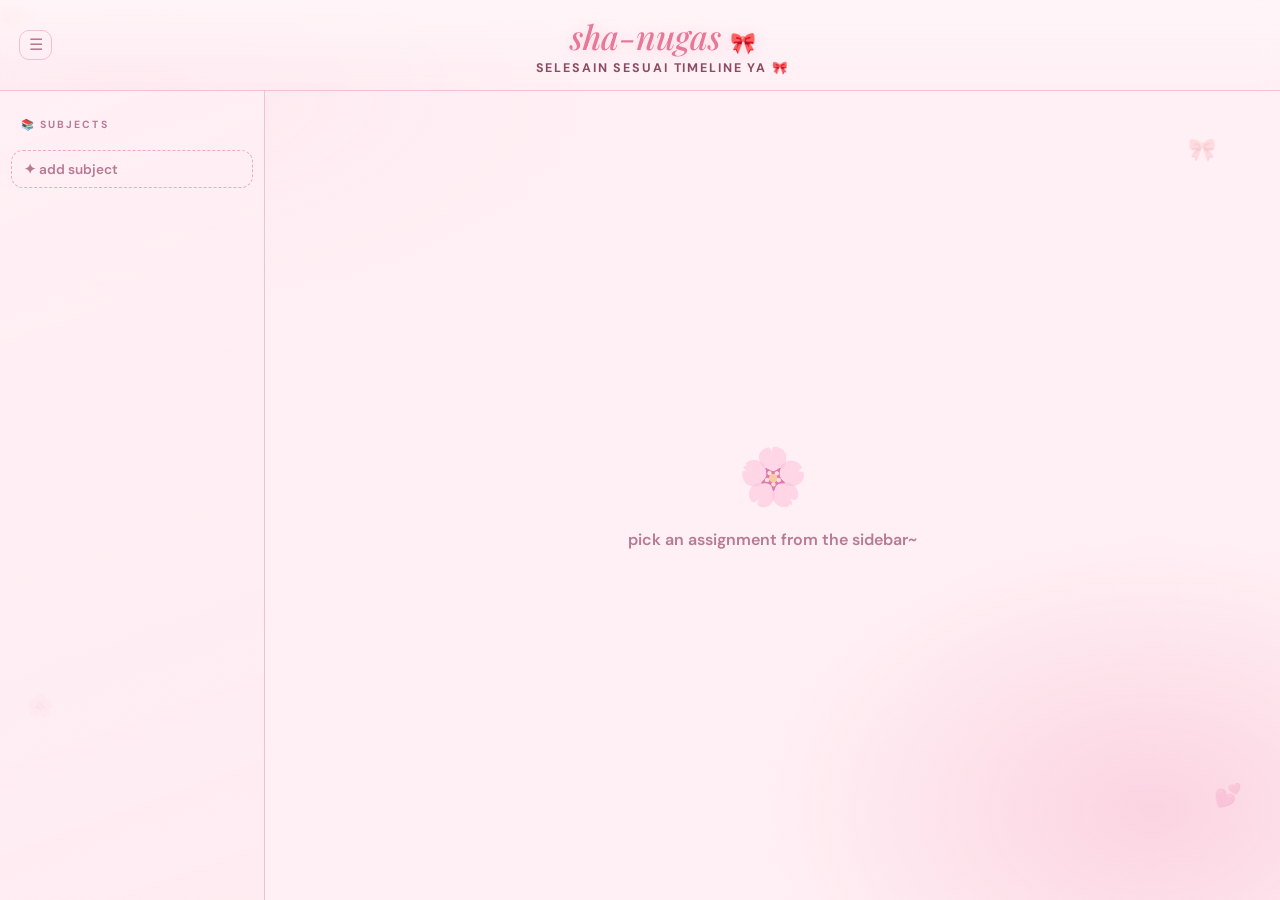
==== index.html @ 50161855 "Update index.html" ====
<!DOCTYPE html>
<html lang="en">
<head>
<meta charset="UTF-8">
<meta name="viewport" content="width=device-width, initial-scale=1.0">
<title>sha-nugas 🎀</title>
<link href="https://fonts.googleapis.com/css2?family=Playfair+Display:ital,wght@0,400;0,700;1,400&family=DM+Sans:wght@400;500;600;700&display=swap" rel="stylesheet">
<style>
  :root {
    --pink-deep:#e8789a; --pink-mid:#f4a7c0; --pink-pale:#fff0f5;
    --pink-dust:#f9d7e3; --cream:#fffaf9;
    --text-dark:#5a2d3e; --text-mid:#8b4c63; --text-light:#b87a93;
    --border:#f0c0d5; --shadow:rgba(232,120,154,0.18);
  }
  *{margin:0;padding:0;box-sizing:border-box;}
  body{font-family:'DM Sans',sans-serif;font-weight:500;background:var(--pink-pale);min-height:100vh;display:flex;flex-direction:column;overflow-x:hidden;}
  body::before{content:'';position:fixed;inset:0;background:radial-gradient(ellipse 60% 40% at 10% 10%,#fce4ec88 0%,transparent 60%),radial-gradient(ellipse 50% 50% at 90% 90%,#f8bbd088 0%,transparent 60%);pointer-events:none;z-index:0;}

  .ribbon{position:fixed;font-size:1.4rem;opacity:0.15;pointer-events:none;animation:float 6s ease-in-out infinite;}
  .ribbon:nth-child(1){top:5%;left:3%;animation-delay:0s}
  .ribbon:nth-child(2){top:15%;right:5%;animation-delay:1.5s}
  .ribbon:nth-child(3){bottom:20%;left:2%;animation-delay:3s}
  .ribbon:nth-child(4){bottom:10%;right:3%;animation-delay:4.5s}
  @keyframes float{0%,100%{transform:translateY(0) rotate(-5deg)}50%{transform:translateY(-12px) rotate(5deg)}}

  /* ── Header ── */
  header{position:relative;z-index:10;display:flex;align-items:center;padding:0.85rem 1.2rem;border-bottom:1.5px solid var(--border);background:linear-gradient(180deg,#fff5f8ee 0%,transparent 100%);backdrop-filter:blur(8px);gap:0.8rem;}
  .header-center{flex:1;text-align:center;}
  .logo{font-family:'Playfair Display',serif;font-style:italic;font-size:2.1rem;color:var(--pink-deep);text-shadow:0 2px 16px #f4a7c066;}
  .logo span{color:var(--text-mid);font-style:normal;font-size:1.3rem;vertical-align:middle;}
  .tagline{font-size:0.78rem;color:var(--text-mid);letter-spacing:0.15em;text-transform:uppercase;margin-top:0.15rem;font-weight:700;}

  /* sidebar toggle btn */
  .sidebar-toggle{background:none;border:1.5px solid var(--border);border-radius:10px;cursor:pointer;padding:0.38rem 0.52rem;font-size:1rem;color:var(--text-light);transition:all 0.2s;flex-shrink:0;line-height:1;display:flex;align-items:center;justify-content:center;}
  .sidebar-toggle:hover{background:#fce4ec55;border-color:var(--pink-mid);color:var(--pink-deep);}

  /* ── Layout ── */
  .app{position:relative;z-index:1;display:flex;flex:1;height:calc(100vh - 68px);}

  /* ── Sidebar ── */
  .sidebar{width:265px;min-width:265px;background:linear-gradient(160deg,#fff0f5 0%,#fce4ec55 100%);border-right:1.5px solid var(--border);display:flex;flex-direction:column;padding:1rem 0.7rem;gap:0.2rem;overflow-y:auto;transition:width 0.25s ease,min-width 0.25s ease,padding 0.25s ease,opacity 0.2s ease;}
  .sidebar.collapsed{width:0;min-width:0;padding:0;opacity:0;overflow:hidden;border-right:none;}
  .sidebar-section-label{font-size:0.65rem;letter-spacing:0.2em;text-transform:uppercase;color:var(--text-light);font-weight:700;padding:0.5rem 0.6rem 0.3rem;margin-top:0.2rem;white-space:nowrap;}
  .matkul-row{width:100%;}
  .matkul-header{display:flex;align-items:center;gap:0.4rem;padding:0.55rem 0.6rem;border-radius:10px;border:1.5px solid transparent;background:transparent;cursor:pointer;width:100%;text-align:left;transition:all 0.18s ease;}
  .matkul-header:hover{background:#fce4ec55;border-color:var(--border);}
  .matkul-header.open{background:#fce4ec88;border-color:var(--border);}
  .matkul-chevron{font-size:0.6rem;color:var(--text-light);transition:transform 0.2s;flex-shrink:0;}
  .matkul-header.open .matkul-chevron{transform:rotate(90deg);}
  .matkul-icon{font-size:1rem;flex-shrink:0;}
  .matkul-name{flex:1;font-size:0.9rem;font-weight:700;color:var(--text-dark);overflow:hidden;text-overflow:ellipsis;white-space:nowrap;min-width:0;}
  .matkul-count{font-size:0.62rem;font-weight:700;background:var(--pink-dust);color:var(--pink-deep);padding:0.08rem 0.38rem;border-radius:99px;flex-shrink:0;}
  .matkul-actions{display:none;gap:2px;}
  .matkul-header:hover .matkul-actions{display:flex;}
  .matkul-action-btn{background:none;border:none;cursor:pointer;padding:2px 5px;border-radius:6px;font-size:0.72rem;color:var(--text-light);transition:0.15s;}
  .matkul-action-btn:hover{background:#fce4ec;color:var(--pink-deep);}

  .subfolder-list{padding-left:1.4rem;display:flex;flex-direction:column;gap:0.15rem;margin-top:0.15rem;margin-bottom:0.2rem;animation:fadeIn 0.2s ease;}
  .subfolder-btn{display:flex;align-items:center;gap:0.4rem;padding:0.45rem 0.65rem;border-radius:9px;border:1.5px solid transparent;background:transparent;cursor:pointer;font-family:'DM Sans',sans-serif;font-size:0.82rem;font-weight:600;color:var(--text-mid);text-align:left;transition:all 0.15s ease;width:100%;}
  .subfolder-btn:hover{background:#fff0f5;border-color:var(--border);color:var(--pink-deep);}
  .subfolder-btn.active{background:linear-gradient(135deg,#fff0f5,#fce4ec);border-color:var(--pink-mid);color:var(--pink-deep);font-weight:700;box-shadow:0 2px 8px var(--shadow);}
  .subfolder-icon{font-size:0.85rem;flex-shrink:0;}
  .subfolder-name{flex:1;overflow:hidden;text-overflow:ellipsis;white-space:nowrap;min-width:0;}
  .subfolder-del{background:none;border:none;cursor:pointer;color:var(--text-light);font-size:0.7rem;padding:2px 5px;border-radius:5px;display:none;transition:0.15s;flex-shrink:0;}
  .subfolder-btn:hover .subfolder-del{display:block;}
  .subfolder-del:hover{background:#fce4ec;color:var(--pink-deep);}

  /* ── Status badge in sidebar ── */
  .status-badge{display:flex;align-items:center;gap:4px;flex-shrink:0;}
  .status-dot{width:7px;height:7px;border-radius:50%;flex-shrink:0;}
  .status-dot.untouched{background:#e05555;}
  .status-dot.on-progress{background:#f4c23a;}
  .status-dot.done{background:#5a9fe0;}
  .status-dot.submitted{background:#5ec47e;}
  .status-label{font-size:0.6rem;font-weight:700;letter-spacing:0.03em;white-space:nowrap;}
  .status-label.untouched{color:#c03030;}
  .status-label.on-progress{color:#b8870a;}
  .status-label.done{color:#2a6fb5;}
  .status-label.submitted{color:#228a4a;}

  .add-subfolder-btn{display:flex;align-items:center;gap:0.4rem;padding:0.35rem 0.65rem;border-radius:9px;border:1.5px dashed var(--pink-mid);background:transparent;cursor:pointer;font-family:'DM Sans',sans-serif;font-size:0.78rem;font-weight:600;color:var(--text-light);transition:all 0.15s;width:100%;}
  .add-subfolder-btn:hover{background:#fff0f5;color:var(--pink-deep);border-color:var(--pink-deep);}
  .add-matkul-btn{display:flex;align-items:center;gap:0.5rem;padding:0.6rem 0.75rem;border-radius:12px;border:1.5px dashed var(--pink-mid);background:transparent;cursor:pointer;font-family:'DM Sans',sans-serif;font-size:0.85rem;font-weight:600;color:var(--text-light);transition:all 0.2s;margin-top:0.5rem;width:100%;}
  .add-matkul-btn:hover{background:#fff0f5;color:var(--pink-deep);border-color:var(--pink-deep);}

  /* ── Content ── */
  .content{flex:1;display:flex;flex-direction:column;overflow:hidden;}
  .empty-state{flex:1;display:flex;flex-direction:column;align-items:center;justify-content:center;gap:1rem;color:var(--text-light);animation:fadeIn 0.4s ease;}
  .empty-icon{font-size:3.5rem;opacity:0.5;}
  .empty-text{font-size:1rem;font-weight:600;}
  .memo-page{flex:1;display:flex;flex-direction:column;padding:1.8rem 2.5rem;overflow-y:auto;animation:fadeIn 0.3s ease;}

  @keyframes fadeIn{from{opacity:0;transform:translateY(8px)}to{opacity:1;transform:translateY(0)}}
  @keyframes slideIn{from{opacity:0;transform:translateX(-8px)}to{opacity:1;transform:translateX(0)}}
  @keyframes popIn{0%{opacity:0;transform:scale(0.88) translateY(12px)}100%{opacity:1;transform:scale(1) translateY(0)}}

  .memo-breadcrumb{display:flex;align-items:center;gap:0.4rem;font-size:0.75rem;font-weight:700;color:var(--text-light);margin-bottom:0.7rem;letter-spacing:0.05em;}
  .memo-breadcrumb .bc-subject{color:var(--text-mid);}
  .memo-breadcrumb .bc-sep{color:var(--pink-mid);font-size:0.9rem;}
  .memo-breadcrumb .bc-task{color:var(--pink-deep);}

  /* ── Memo Header ── */
  .memo-header{display:flex;align-items:flex-start;gap:1rem;margin-bottom:1.4rem;padding-bottom:1rem;border-bottom:1.5px solid var(--border);}
  .memo-folder-icon{font-size:1.7rem;padding-top:4px;flex-shrink:0;}
  .memo-header-fields{display:flex;flex-direction:column;flex:1;gap:0.5rem;min-width:0;}
  .memo-title-input{font-family:'Playfair Display',serif;font-size:1.65rem;font-style:italic;color:var(--text-dark);background:transparent;border:none;outline:none;border-bottom:2px solid transparent;transition:border-color 0.2s;width:100%;}
  .memo-title-input:focus{border-bottom-color:var(--pink-mid);}

  /* ── Status strip ── */
  .status-strip{display:flex;align-items:center;gap:0.5rem;flex-wrap:wrap;}
  .status-strip-label{font-size:0.68rem;letter-spacing:0.14em;text-transform:uppercase;font-weight:800;color:var(--text-light);white-space:nowrap;}

  .status-btn{
    display:flex;align-items:center;gap:0.35rem;
    padding:0.3rem 0.85rem;border-radius:99px;
    border:1.5px solid var(--border);background:white;
    cursor:pointer;font-family:'DM Sans',sans-serif;font-size:0.75rem;font-weight:700;
    color:var(--text-light);transition:all 0.18s ease;
  }
  .status-btn:hover{border-color:var(--pink-mid);color:var(--text-mid);}
  .status-btn .s-dot{width:7px;height:7px;border-radius:50%;flex-shrink:0;}

  /* active states per status */
  .status-btn.active-untouched{background:#fdeaea;border-color:#e05555;color:#c03030;}
  .status-btn.active-on-progress{background:#fff8ee;border-color:#f4c23a;color:#b8870a;}
  .status-btn.active-done{background:#eaf2fd;border-color:#5a9fe0;color:#2a6fb5;}
  .status-btn.active-submitted{background:#edfaf3;border-color:#5ec47e;color:#228a4a;}

  /* ── Submit section ── */
  .submit-section{background:#ffffffcc;border:1.5px solid var(--border);border-radius:16px;padding:0.85rem 1.1rem;margin-bottom:1.3rem;backdrop-filter:blur(4px);}
  .submit-header{display:flex;align-items:center;justify-content:space-between;margin-bottom:0.7rem;}
  .submit-header-left{display:flex;align-items:center;gap:0.6rem;}
  .submit-section-label{font-size:0.68rem;letter-spacing:0.18em;text-transform:uppercase;color:var(--text-light);font-weight:700;}

  /* Big submit toggle button */
  .submit-toggle{
    display:flex;align-items:center;gap:0.45rem;
    padding:0.35rem 1rem;border-radius:99px;
    border:1.5px solid var(--border);background:white;
    cursor:pointer;font-family:'DM Sans',sans-serif;font-size:0.78rem;font-weight:700;
    color:var(--text-light);transition:all 0.2s ease;
  }
  .submit-toggle:hover{border-color:#7ab4e8;color:#2965ad;background:#edf4fd;}
  .submit-toggle.submitted-on{background:linear-gradient(135deg,#d6ecfc,#edf4fd);border-color:#7ab4e8;color:#2965ad;box-shadow:0 2px 10px rgba(122,180,232,0.25);}
  .submit-toggle .s-check{font-size:0.9rem;}

  .submit-link-row{display:flex;align-items:center;gap:0.5rem;}
  .submit-link-label{font-size:0.68rem;letter-spacing:0.14em;text-transform:uppercase;font-weight:700;color:var(--text-light);white-space:nowrap;min-width:80px;}
  .submit-link-wrap{display:flex;align-items:center;gap:0.4rem;flex:1;min-width:0;}
  .submit-link-input{flex:1;padding:0.32rem 0.75rem;border:1.5px solid var(--border);border-radius:99px;font-family:'DM Sans',sans-serif;font-size:0.8rem;font-weight:500;color:var(--text-dark);background:white;outline:none;min-width:0;transition:border-color 0.2s;}
  .submit-link-input:focus{border-color:#7ab4e8;}
  .submit-link-open{padding:0.32rem 0.8rem;border-radius:99px;border:1.5px solid var(--border);background:white;cursor:pointer;font-size:0.75rem;font-weight:600;color:var(--text-mid);transition:0.15s;white-space:nowrap;flex-shrink:0;}
  .submit-link-open:hover{border-color:#7ab4e8;color:#2965ad;background:#edf4fd;}

  /* Date row */
  .date-row{display:flex;align-items:center;gap:0.6rem;flex-wrap:wrap;}
  .date-field{display:flex;align-items:center;gap:0.5rem;}
  .date-field-label{font-size:0.68rem;letter-spacing:0.14em;text-transform:uppercase;font-weight:800;color:var(--text-light);white-space:nowrap;}
  .date-field-label.deadline-label{color:#d63d3d;font-weight:900;}
  .start-pill{display:flex;align-items:center;gap:0.35rem;background:white;border:1.5px solid var(--border);border-radius:99px;padding:0.22rem 0.3rem 0.22rem 0.7rem;transition:border-color 0.2s;}
  .start-pill:focus-within{border-color:var(--pink-mid);}
  .start-date-input{border:none;outline:none;background:transparent;font-family:'DM Sans',sans-serif;font-size:0.78rem;font-weight:600;color:var(--text-dark);cursor:pointer;width:120px;}
  .today-btn{padding:0.18rem 0.65rem;border-radius:99px;border:1.5px solid var(--pink-mid);background:#fff0f5;cursor:pointer;font-family:'DM Sans',sans-serif;font-size:0.72rem;font-weight:700;color:var(--pink-deep);transition:all 0.15s;white-space:nowrap;}
  .today-btn:hover{background:var(--pink-mid);color:white;}
  .deadline-pill{display:flex;align-items:center;gap:0.35rem;background:white;border:1.5px solid #f5b8b8;border-radius:99px;padding:0.22rem 0.55rem 0.22rem 0.7rem;transition:border-color 0.2s;}
  .deadline-pill:focus-within{border-color:#e74c3c;box-shadow:0 0 0 2px #fdd8d844;}
  .deadline-pill.overdue{background:#fff5f5;border-color:#e74c3c;}
  .deadline-date-input{border:none;outline:none;background:transparent;font-family:'DM Sans',sans-serif;font-size:0.78rem;font-weight:700;color:#c0392b;cursor:pointer;width:120px;}
  .deadline-time-input{border:none;outline:none;background:transparent;font-family:'DM Sans',sans-serif;font-size:0.78rem;font-weight:700;color:#c0392b;cursor:pointer;width:72px;}
  .deadline-clear{background:none;border:none;cursor:pointer;color:#e8a0a0;font-size:0.7rem;padding:0 2px;transition:0.15s;line-height:1;}
  .deadline-clear:hover{color:#e74c3c;}

  /* Materials — two-column */
  .soal-section{background:#ffffffcc;border:1.5px solid var(--border);border-radius:16px;padding:0.85rem 1.1rem;margin-bottom:1.3rem;backdrop-filter:blur(4px);}
  .soal-cols{display:grid;grid-template-columns:1fr 1fr;gap:0.8rem;}
  .soal-col{display:flex;flex-direction:column;gap:0.4rem;}
  .soal-col-header{display:flex;align-items:center;justify-content:space-between;margin-bottom:0.35rem;}
  .soal-label{font-size:0.68rem;letter-spacing:0.18em;text-transform:uppercase;color:var(--text-light);font-weight:700;}
  .soal-col-btns{display:flex;gap:0.3rem;}
  .soal-add-btn{display:flex;align-items:center;gap:0.4rem;padding:0.22rem 0.6rem;border-radius:99px;border:1.5px solid var(--pink-mid);background:white;cursor:pointer;font-family:'DM Sans',sans-serif;font-size:0.72rem;font-weight:600;color:var(--pink-deep);transition:all 0.2s;}
  .soal-add-btn:hover{background:#fff0f5;border-color:var(--pink-deep);}
  .soal-col-divider{width:1px;background:var(--border);margin:0 0.2rem;}
  .soal-files{display:flex;flex-wrap:wrap;gap:0.4rem;min-height:28px;}
  .soal-file-chip{display:flex;align-items:center;gap:0.4rem;padding:0.28rem 0.65rem;border-radius:99px;background:linear-gradient(135deg,#fff0f5,#fce4ec);border:1.5px solid var(--border);font-size:0.78rem;font-weight:600;color:var(--text-mid);cursor:pointer;transition:all 0.2s;max-width:210px;}
  .soal-file-chip:hover{border-color:var(--pink-mid);box-shadow:0 2px 8px var(--shadow);}
  .soal-file-name{overflow:hidden;text-overflow:ellipsis;white-space:nowrap;max-width:150px;}
  .soal-file-del{background:none;border:none;cursor:pointer;color:var(--text-light);font-size:0.68rem;padding:0 2px;transition:0.15s;flex-shrink:0;}
  .soal-file-del:hover{color:var(--pink-deep);}
  .soal-link-chip{display:flex;align-items:center;gap:0.35rem;padding:0.22rem 0.55rem;border-radius:99px;background:linear-gradient(135deg,#f0f8ff,#e8f4fd);border:1.5px solid #c5ddf8;font-size:0.75rem;font-weight:600;color:#3d6dbd;cursor:default;transition:all 0.2s;max-width:210px;}
  .soal-link-chip:hover{border-color:#7ab4e8;box-shadow:0 2px 8px rgba(122,180,232,0.25);}
  .soal-link-name{overflow:hidden;text-overflow:ellipsis;white-space:nowrap;max-width:130px;cursor:pointer;text-decoration:underline;text-underline-offset:2px;}
  .soal-link-del{background:none;border:none;cursor:pointer;color:#8aaee0;font-size:0.68rem;padding:0 2px;transition:0.15s;flex-shrink:0;}
  .soal-link-del:hover{color:#2965ad;}
  /* inline link add row */
  .soal-link-add-row{display:flex;align-items:center;gap:0.3rem;margin-top:0.2rem;}
  .soal-link-add-input{flex:1;padding:0.22rem 0.55rem;border:1.5px solid var(--border);border-radius:99px;font-family:'DM Sans',sans-serif;font-size:0.75rem;font-weight:500;color:var(--text-dark);background:white;outline:none;min-width:0;transition:border-color 0.2s;}
  .soal-link-add-input:focus{border-color:#7ab4e8;}
  .soal-link-add-ok{padding:0.22rem 0.6rem;border-radius:99px;border:1.5px solid #c5ddf8;background:#edf4fd;cursor:pointer;font-size:0.72rem;font-weight:700;color:#2965ad;transition:0.15s;white-space:nowrap;}
  .soal-link-add-ok:hover{background:#daeafa;}
  .soal-empty{font-size:0.78rem;color:var(--text-light);font-weight:500;font-style:italic;}

  /* Tasks */
  .tasks-label{font-size:0.68rem;letter-spacing:0.18em;text-transform:uppercase;color:var(--text-light);font-weight:700;margin-bottom:0.9rem;}
  .task-list{display:flex;flex-direction:column;gap:0.7rem;margin-bottom:0.9rem;}
  .task-card{background:#ffffffcc;border:1.5px solid var(--border);border-radius:14px;overflow:hidden;transition:all 0.2s ease;animation:slideIn 0.22s ease;backdrop-filter:blur(4px);}
  .task-card:hover{box-shadow:0 2px 14px var(--shadow);border-color:var(--pink-mid);}
  .task-main{display:flex;align-items:center;gap:0.75rem;padding:0.7rem 0.9rem;}
  .task-check{width:21px;height:21px;border-radius:50%;border:2px solid var(--pink-mid);background:transparent;cursor:pointer;flex-shrink:0;display:flex;align-items:center;justify-content:center;transition:all 0.2s;font-size:0.75rem;user-select:none;}
  .task-check.done{background:var(--pink-mid);border-color:var(--pink-mid);color:white;}
  .task-number{font-family:'Playfair Display',serif;font-size:0.95rem;color:var(--pink-deep);font-weight:700;min-width:1.4rem;flex-shrink:0;}
  .task-input{flex:1;border:none;background:transparent;font-family:'DM Sans',sans-serif;font-size:0.88rem;font-weight:600;color:var(--text-dark);outline:none;min-width:0;}
  .task-input.done{text-decoration:line-through;color:var(--text-light);}
  .task-expand-btn{background:none;border:none;cursor:pointer;color:var(--text-light);font-size:0.75rem;padding:3px 7px;border-radius:6px;transition:0.15s;flex-shrink:0;font-weight:600;}
  .task-expand-btn:hover{background:#fce4ec;color:var(--pink-deep);}
  .task-delete{background:none;border:none;cursor:pointer;color:var(--text-light);font-size:0.75rem;padding:3px 7px;border-radius:6px;opacity:0;transition:0.15s;flex-shrink:0;}
  .task-card:hover .task-delete{opacity:1;}
  .task-delete:hover{background:#fce4ec;color:var(--pink-deep);}

  .task-attachments{border-top:1.5px dashed var(--border);padding:0.65rem 0.9rem 0.75rem;display:none;flex-direction:column;gap:0.55rem;background:linear-gradient(135deg,#fff8fb,#fff0f5);animation:fadeIn 0.2s ease;}
  .task-attachments.open{display:flex;}
  .attach-row{display:flex;align-items:center;gap:0.5rem;flex-wrap:wrap;}
  .attach-sublabel{font-size:0.65rem;letter-spacing:0.14em;text-transform:uppercase;font-weight:700;color:var(--text-light);min-width:55px;}
  .link-input-wrap{display:flex;align-items:center;gap:0.4rem;flex:1;min-width:0;}
  .link-input{flex:1;padding:0.28rem 0.6rem;border:1.5px solid var(--border);border-radius:99px;font-family:'DM Sans',sans-serif;font-size:0.78rem;font-weight:500;color:var(--text-dark);background:white;outline:none;min-width:0;transition:border-color 0.2s;}
  .link-input:focus{border-color:var(--pink-mid);}
  .link-open-btn{padding:0.28rem 0.65rem;border-radius:99px;border:1.5px solid var(--border);background:white;cursor:pointer;font-size:0.75rem;font-weight:600;color:var(--text-mid);transition:0.15s;white-space:nowrap;flex-shrink:0;}
  .link-open-btn:hover{border-color:var(--pink-mid);color:var(--pink-deep);background:#fff0f5;}
  .photo-chips{display:flex;flex-wrap:wrap;gap:0.4rem;align-items:center;}
  .photo-chip{position:relative;width:50px;height:50px;border-radius:9px;overflow:hidden;border:2px solid var(--border);cursor:pointer;transition:all 0.2s;flex-shrink:0;}
  .photo-chip:hover{border-color:var(--pink-mid);box-shadow:0 2px 8px var(--shadow);}
  .photo-chip img{width:100%;height:100%;object-fit:cover;display:block;}
  .photo-chip-del{position:absolute;top:2px;right:2px;background:rgba(90,45,62,0.75);color:white;border:none;border-radius:50%;width:15px;height:15px;font-size:0.5rem;cursor:pointer;display:none;align-items:center;justify-content:center;line-height:1;}
  .photo-chip:hover .photo-chip-del{display:flex;}
  .photo-add-btn{width:50px;height:50px;border-radius:9px;border:1.5px dashed var(--pink-mid);background:white;cursor:pointer;display:flex;align-items:center;justify-content:center;font-size:1.1rem;color:var(--pink-mid);transition:all 0.2s;flex-shrink:0;position:relative;}
  .photo-add-btn:hover{border-color:var(--pink-deep);color:var(--pink-deep);background:#fff0f5;}
  .photo-add-btn input{position:absolute;inset:0;opacity:0;cursor:pointer;width:100%;}

  .add-task-row{display:flex;align-items:center;gap:0.75rem;padding:0.65rem 0.9rem;background:linear-gradient(135deg,#fff5f8,#fce4ec44);border:1.5px dashed var(--pink-mid);border-radius:12px;cursor:pointer;transition:all 0.2s;color:var(--text-light);font-size:0.85rem;font-weight:600;}
  .add-task-row:hover{border-color:var(--pink-deep);color:var(--pink-deep);background:#fff0f5;}

  .progress-section{margin-top:1.3rem;padding-top:0.9rem;border-top:1px solid var(--border);}
  .progress-row{display:flex;align-items:center;gap:1rem;margin-bottom:0.4rem;}
  .progress-text{font-size:0.78rem;color:var(--text-light);font-weight:600;}
  .progress-pct{font-size:0.78rem;color:var(--pink-deep);font-weight:700;margin-left:auto;}
  .progress-bar{height:6px;background:var(--pink-dust);border-radius:99px;overflow:hidden;}
  .progress-fill{height:100%;background:linear-gradient(90deg,var(--pink-mid),var(--pink-deep));border-radius:99px;transition:width 0.4s ease;}

  /* Lightbox */
  .lightbox{position:fixed;inset:0;background:rgba(90,45,62,0.75);z-index:200;display:flex;align-items:center;justify-content:center;animation:fadeIn 0.2s ease;cursor:zoom-out;}
  .lightbox img{max-width:90vw;max-height:88vh;border-radius:16px;box-shadow:0 8px 48px rgba(0,0,0,0.4);}

  /* Modals */
  .modal-overlay{position:fixed;inset:0;background:rgba(90,45,62,0.2);backdrop-filter:blur(5px);z-index:100;display:flex;align-items:center;justify-content:center;animation:fadeIn 0.2s ease;}
  .modal{background:linear-gradient(135deg,#fff5f8,var(--cream));border:1.5px solid var(--border);border-radius:20px;padding:1.8rem;width:340px;box-shadow:0 16px 48px rgba(232,120,154,0.22);animation:popIn 0.25s ease;}
  .modal h3{font-family:'Playfair Display',serif;font-style:italic;color:var(--text-dark);font-size:1.25rem;margin-bottom:0.9rem;}
  .modal-sub{font-size:0.78rem;color:var(--text-light);font-weight:600;margin-bottom:1rem;}
  .modal input[type="text"]{width:100%;padding:0.65rem 1rem;border:1.5px solid var(--border);border-radius:12px;font-family:'DM Sans',sans-serif;font-size:0.88rem;font-weight:500;color:var(--text-dark);background:white;outline:none;margin-bottom:1rem;transition:border-color 0.2s;}
  .modal input[type="text"]:focus{border-color:var(--pink-deep);}
  .emoji-row{display:flex;gap:0.45rem;flex-wrap:wrap;margin-bottom:1.1rem;}
  .emoji-opt{padding:0.28rem 0.48rem;border-radius:9px;border:1.5px solid var(--border);background:white;cursor:pointer;font-size:1rem;transition:0.15s;}
  .emoji-opt:hover,.emoji-opt.sel{border-color:var(--pink-deep);background:#fff0f5;}
  .modal-btns{display:flex;gap:0.6rem;justify-content:flex-end;margin-top:0.4rem;}
  .btn-cancel{padding:0.5rem 1.1rem;border-radius:10px;border:1.5px solid var(--border);background:white;color:var(--text-light);cursor:pointer;font-family:'DM Sans',sans-serif;font-size:0.83rem;font-weight:600;transition:0.15s;}
  .btn-cancel:hover{background:#fff0f5;color:var(--text-mid);}
  .btn-confirm{padding:0.5rem 1.3rem;border-radius:10px;border:none;background:linear-gradient(135deg,var(--pink-mid),var(--pink-deep));color:white;cursor:pointer;font-family:'DM Sans',sans-serif;font-size:0.83rem;font-weight:700;transition:0.15s;box-shadow:0 2px 10px var(--shadow);}
  .btn-confirm:hover{transform:translateY(-1px);box-shadow:0 4px 16px var(--shadow);}
  .confirm-modal{width:305px;text-align:center;}
  .confirm-icon{font-size:2.6rem;margin-bottom:0.5rem;}
  .confirm-modal h3{margin-bottom:0.35rem;}
  .confirm-modal p{font-size:0.83rem;color:var(--text-light);font-weight:500;margin-bottom:1.3rem;line-height:1.6;}
  .confirm-modal p strong{color:var(--text-mid);}
  .confirm-modal .modal-btns{justify-content:center;gap:0.8rem;}
  .btn-delete-yes{padding:0.5rem 1.3rem;border-radius:10px;border:none;background:linear-gradient(135deg,#f4a7c0,#e8789a);color:white;cursor:pointer;font-family:'DM Sans',sans-serif;font-size:0.83rem;font-weight:700;transition:0.15s;box-shadow:0 2px 10px var(--shadow);}
  .btn-delete-yes:hover{transform:translateY(-1px);filter:brightness(1.06);}

  /* ── Notes Section ── */
  .notes-section{background:#ffffffcc;border:1.5px solid var(--border);border-radius:16px;padding:0.85rem 1.1rem;margin-bottom:1.3rem;backdrop-filter:blur(4px);}
  .notes-header{display:flex;align-items:center;justify-content:space-between;margin-bottom:0.6rem;}
  .notes-label{font-size:0.68rem;letter-spacing:0.18em;text-transform:uppercase;color:var(--text-light);font-weight:700;}
  .notes-textarea{width:100%;min-height:90px;padding:0.6rem 0.8rem;border:1.5px solid var(--border);border-radius:12px;font-family:'DM Sans',sans-serif;font-size:0.85rem;font-weight:500;color:var(--text-dark);background:linear-gradient(135deg,#fffaf9,#fff5f8);outline:none;resize:vertical;transition:border-color 0.2s;line-height:1.6;}
  .notes-textarea:focus{border-color:var(--pink-mid);}
  .notes-textarea::placeholder{color:var(--text-light);font-style:italic;}

  /* ── Folder Attachments Section ── */
  .folder-attach-section{background:#ffffffcc;border:1.5px solid var(--border);border-radius:16px;padding:0.85rem 1.1rem;margin-bottom:1.3rem;backdrop-filter:blur(4px);}
  .folder-attach-header{display:flex;align-items:center;justify-content:space-between;margin-bottom:0.55rem;}
  .folder-attach-label{font-size:0.68rem;letter-spacing:0.18em;text-transform:uppercase;color:var(--text-light);font-weight:700;}
  .folder-attach-btns{display:flex;gap:0.4rem;}
  .folder-attach-add-btn{display:flex;align-items:center;gap:0.4rem;padding:0.28rem 0.75rem;border-radius:99px;border:1.5px solid var(--pink-mid);background:white;cursor:pointer;font-family:'DM Sans',sans-serif;font-size:0.75rem;font-weight:600;color:var(--pink-deep);transition:all 0.2s;}
  .folder-attach-add-btn:hover{background:#fff0f5;border-color:var(--pink-deep);}
  .folder-attach-files{display:flex;flex-wrap:wrap;gap:0.45rem;}
  .folder-attach-chip{display:flex;align-items:center;gap:0.4rem;padding:0.28rem 0.65rem;border-radius:99px;background:linear-gradient(135deg,#f0f5ff,#e8f0fe);border:1.5px solid #c5d8f8;font-size:0.78rem;font-weight:600;color:#3d6dbd;cursor:pointer;transition:all 0.2s;max-width:210px;}
  .folder-attach-chip:hover{border-color:#7ab4e8;box-shadow:0 2px 8px rgba(122,180,232,0.3);}
  .folder-attach-chip-name{overflow:hidden;text-overflow:ellipsis;white-space:nowrap;max-width:150px;}
  .folder-attach-chip-del{background:none;border:none;cursor:pointer;color:#8aaee0;font-size:0.68rem;padding:0 2px;transition:0.15s;flex-shrink:0;}
  .folder-attach-chip-del:hover{color:#2965ad;}
  .folder-attach-empty{font-size:0.8rem;color:var(--text-light);font-weight:500;}
  .folder-attach-link-chip{display:flex;align-items:center;gap:0.35rem;padding:0.28rem 0.55rem;border-radius:99px;background:linear-gradient(135deg,#f0f8ff,#e8f4fd);border:1.5px solid #c5ddf8;font-size:0.75rem;font-weight:600;color:#3d6dbd;cursor:default;transition:all 0.2s;max-width:210px;}
  .folder-attach-link-chip:hover{border-color:#7ab4e8;box-shadow:0 2px 8px rgba(122,180,232,0.25);}
  .folder-attach-link-name{overflow:hidden;text-overflow:ellipsis;white-space:nowrap;max-width:130px;cursor:pointer;text-decoration:underline;text-underline-offset:2px;}
  .folder-attach-link-del{background:none;border:none;cursor:pointer;color:#8aaee0;font-size:0.68rem;padding:0 2px;transition:0.15s;flex-shrink:0;}
  .folder-attach-link-del:hover{color:#2965ad;}
  .folder-attach-link-add-row{display:flex;align-items:center;gap:0.3rem;margin-top:0.35rem;}
  .folder-attach-link-add-input{flex:1;padding:0.22rem 0.55rem;border:1.5px solid var(--border);border-radius:99px;font-family:'DM Sans',sans-serif;font-size:0.75rem;font-weight:500;color:var(--text-dark);background:white;outline:none;min-width:0;transition:border-color 0.2s;}
  .folder-attach-link-add-input:focus{border-color:#7ab4e8;}
  .folder-attach-link-add-ok{padding:0.22rem 0.6rem;border-radius:99px;border:1.5px solid #c5ddf8;background:#edf4fd;cursor:pointer;font-size:0.72rem;font-weight:700;color:#2965ad;transition:0.15s;}
  .folder-attach-link-add-ok:hover{background:#daeafa;}
  /* subject gdrive button */
  .matkul-gdrive-btn{background:none;border:none;cursor:pointer;font-size:0.9rem;padding:1px 4px;border-radius:6px;transition:0.15s;flex-shrink:0;opacity:0.45;line-height:1;}
  .matkul-gdrive-btn:hover{background:#fce4ec;opacity:1;}
  .matkul-gdrive-btn.has-link{opacity:1;}

  /* ── Loading Screen ── */
  #loading-screen{position:fixed;inset:0;z-index:999;background:linear-gradient(135deg,#fff0f5,#fce4ec,#fff5f8);display:flex;flex-direction:column;align-items:center;justify-content:center;gap:1.2rem;transition:opacity 0.5s ease;}
  #loading-screen.fade-out{opacity:0;pointer-events:none;}
  .loading-title{font-family:'Playfair Display',serif;font-style:italic;font-size:2rem;color:var(--pink-deep);text-shadow:0 2px 16px #f4a7c066;}
  .loading-ribbons{position:relative;width:160px;height:120px;}
  .lr{position:absolute;font-size:2rem;animation:none;}
  .lr1{top:0;left:50%;transform:translateX(-50%);animation:lr-bounce1 1.1s ease-in-out infinite;}
  .lr2{top:20px;left:10px;animation:lr-swing2 1.3s ease-in-out infinite;}
  .lr3{top:20px;right:10px;animation:lr-swing3 1.3s ease-in-out infinite 0.15s;}
  .lr4{bottom:0;left:20px;animation:lr-bounce2 1s ease-in-out infinite 0.3s;}
  .lr5{bottom:0;right:20px;animation:lr-bounce2 1s ease-in-out infinite 0.5s;}
  @keyframes lr-bounce1{0%,100%{transform:translateX(-50%) translateY(0) rotate(-8deg) scale(1)}50%{transform:translateX(-50%) translateY(-18px) rotate(8deg) scale(1.15)}}
  @keyframes lr-swing2{0%,100%{transform:rotate(-20deg) scale(1)}50%{transform:rotate(15deg) scale(1.1) translateY(-10px)}}
  @keyframes lr-swing3{0%,100%{transform:rotate(20deg) scale(1)}50%{transform:rotate(-15deg) scale(1.1) translateY(-10px)}}
  @keyframes lr-bounce2{0%,100%{transform:translateY(0) rotate(-5deg)}50%{transform:translateY(-14px) rotate(6deg)}}
  .loading-dots{display:flex;gap:6px;align-items:center;}
  .loading-dot{width:7px;height:7px;border-radius:50%;background:var(--pink-mid);animation:ldot 1s ease-in-out infinite;}
  .loading-dot:nth-child(2){animation-delay:0.18s;}
  .loading-dot:nth-child(3){animation-delay:0.36s;}
  @keyframes ldot{0%,80%,100%{transform:scale(0.7);opacity:0.5}40%{transform:scale(1.2);opacity:1}}
  .loading-sub{font-size:0.75rem;color:var(--text-light);font-weight:700;letter-spacing:0.15em;text-transform:uppercase;}

  ::-webkit-scrollbar{width:5px}
  ::-webkit-scrollbar-track{background:transparent}
  ::-webkit-scrollbar-thumb{background:var(--pink-mid);border-radius:99px}
</style>
</head>
<body>

<!-- Loading Screen -->
<div id="loading-screen">
  <div class="loading-ribbons">
    <span class="lr lr1">🎀</span>
    <span class="lr lr2">🌸</span>
    <span class="lr lr3">💕</span>
    <span class="lr lr4">🎀</span>
    <span class="lr lr5">🌷</span>
  </div>
  <div class="loading-title">sha-nugas 🎀</div>
  <div class="loading-dots">
    <div class="loading-dot"></div>
    <div class="loading-dot"></div>
    <div class="loading-dot"></div>
  </div>
  <div class="loading-sub">loading your tasks~</div>
</div>

<div class="ribbon">🎀</div>
<div class="ribbon">🌸</div>
<div class="ribbon">💕</div>
<div class="ribbon">🎀</div>

<header>
  <button class="sidebar-toggle" id="sidebar-toggle-btn" title="toggle sidebar">☰</button>
  <div class="header-center">
    <div class="logo">sha-nugas <span>🎀</span></div>
    <div class="tagline">selesain sesuai timeline ya 🎀</div>
  </div>
</header>

<div class="app">
  <aside class="sidebar" id="sidebar">
    <div class="sidebar-section-label">📚 Subjects</div>
    <div id="matkul-list"></div>
    <button class="add-matkul-btn" onclick="openSubjectModal()">✦ add subject</button>
  </aside>
  <main class="content" id="main-content">
    <div class="empty-state">
      <div class="empty-icon">🌸</div>
      <div class="empty-text">pick an assignment from the sidebar~</div>
    </div>
  </main>
</div>

<!-- Modal: New Subject -->
<div class="modal-overlay" id="modal-subject" style="display:none">
  <div class="modal">
    <h3>new subject 📚</h3>
    <input type="text" id="subject-name-input" placeholder="subject name..." maxlength="40" />
    <div class="emoji-row" id="emoji-row-subject"></div>
    <div class="modal-btns">
      <button class="btn-cancel" onclick="closeModal('modal-subject')">cancel</button>
      <button class="btn-confirm" onclick="createSubject()">create ✦</button>
    </div>
  </div>
</div>

<!-- Modal: New Assignment -->
<div class="modal-overlay" id="modal-assignment" style="display:none">
  <div class="modal">
    <h3>new assignment 🎀</h3>
    <p class="modal-sub" id="modal-assignment-sub">in: <strong></strong></p>
    <input type="text" id="assignment-name-input" placeholder="assignment title..." maxlength="50" />
    <div class="emoji-row" id="emoji-row-assignment"></div>
    <div class="modal-btns">
      <button class="btn-cancel" onclick="closeModal('modal-assignment')">cancel</button>
      <button class="btn-confirm" onclick="createAssignment()">create ✦</button>
    </div>
  </div>
</div>

<!-- Modal: Confirm Delete -->
<div class="modal-overlay" id="modal-confirm" style="display:none">
  <div class="modal confirm-modal">
    <div class="confirm-icon">🗑️</div>
    <h3 id="confirm-title">are you sure?</h3>
    <p id="confirm-msg">this will be gone forever~</p>
    <div class="modal-btns">
      <button class="btn-cancel" onclick="closeModal('modal-confirm')">never mind 🙈</button>
      <button class="btn-delete-yes" id="btn-confirm-yes">delete ✦</button>
    </div>
  </div>
</div>

<!-- Lightbox -->
<div class="lightbox" id="lightbox" style="display:none" onclick="closeLightbox()">
  <img id="lightbox-img" src="" alt="" />
</div>

<script>
const EMOJIS_SUBJECT    = ['📚','📖','🧮','🔬','💻','🎨','🏛️','⚗️','📐','🌍','🎵','💊','⚖️','🧬','🗣️','✏️'];
const EMOJIS_ASSIGNMENT = ['📝','🎀','💅','🌸','🗒️','💗','🌷','🧁','🩷','⭐','🦋','🎯','📋','💡','🔖','✨'];

const STATUSES = [
  { key:'untouched',   label:'Untouched',    dot:'#e05555', activeClass:'active-untouched'  },
  { key:'on-progress', label:'On Progress',  dot:'#f4c23a', activeClass:'active-on-progress'},
  { key:'done',        label:'Done',         dot:'#5a9fe0', activeClass:'active-done'       },
  { key:'submitted',   label:'Submitted',    dot:'#5ec47e', activeClass:'active-submitted'  },
];

const SUPABASE_URL = 'https://oqqhbmjyxquzegxhjxcu.supabase.co';
const SUPABASE_KEY = 'sb_publishable_Fjg-gf-QFDQsjQX1S_GQdw_Eu2mamT7';

let subjects = [];
let activeSubjectId    = null;
let activeAssignmentId = null;
let pendingSubjectId   = null;
let selEmojiSubject    = '📚';
let selEmojiAssignment = '📝';
let _saveTimer = null;

async function loadFromSupabase(){
  try {
    const res = await fetch(`${SUPABASE_URL}/rest/v1/data?id=eq.main&select=content`, {
      headers: { 'apikey': SUPABASE_KEY, 'Authorization': 'Bearer '+SUPABASE_KEY }
    });
    const rows = await res.json();
    if(rows && rows.length > 0 && rows[0].content){
      subjects = rows[0].content;
    }
  } catch(e){ console.error('load error', e); }
}

async function saveToSupabase(){
  try {
    await fetch(`${SUPABASE_URL}/rest/v1/data?id=eq.main`, {
      method: 'PATCH',
      headers: {
        'apikey': SUPABASE_KEY,
        'Authorization': 'Bearer '+SUPABASE_KEY,
        'Content-Type': 'application/json',
        'Prefer': 'return=minimal'
      },
      body: JSON.stringify({ content: subjects, updated_at: new Date().toISOString() })
    });
  } catch(e){ console.error('save error', e); }
}

function save(){
  // debounce: tunggu 800ms setelah perubahan terakhir baru save
  clearTimeout(_saveTimer);
  _saveTimer = setTimeout(saveToSupabase, 800);
}


function uid(){ return Date.now().toString(36)+Math.random().toString(36).slice(2,6); }
function todayISO(){ const d=new Date(); return `${d.getFullYear()}-${String(d.getMonth()+1).padStart(2,'0')}-${String(d.getDate()).padStart(2,'0')}`; }
function escHtml(s){ return String(s).replace(/&/g,'&amp;').replace(/</g,'&lt;').replace(/>/g,'&gt;').replace(/"/g,'&quot;'); }

function getSubject(sid){ return subjects.find(s=>s.id===sid); }
function getAssignment(sid,aid){ const s=getSubject(sid); return s?s.assignments.find(a=>a.id===aid):null; }

/* ─── Modals ─── */
function closeModal(id){ document.getElementById(id).style.display='none'; }
['modal-subject','modal-assignment','modal-confirm'].forEach(id=>{
  document.getElementById(id).addEventListener('click',function(e){ if(e.target===this) closeModal(id); });
});
document.addEventListener('keydown',e=>{
  if(e.key==='Escape'){ closeModal('modal-subject'); closeModal('modal-assignment'); closeModal('modal-confirm'); closeLightbox(); }
});

function askDelete(title,msg,onConfirm){
  document.getElementById('confirm-title').textContent=title;
  document.getElementById('confirm-msg').innerHTML=msg;
  document.getElementById('modal-confirm').style.display='flex';
  const old=document.getElementById('btn-confirm-yes');
  const fresh=old.cloneNode(true); old.replaceWith(fresh);
  fresh.addEventListener('click',()=>{ closeModal('modal-confirm'); onConfirm(); });
}

/* ─── Lightbox ─── */
function openLightbox(src){ document.getElementById('lightbox-img').src=src; document.getElementById('lightbox').style.display='flex'; }
function closeLightbox(){ document.getElementById('lightbox').style.display='none'; }

/* ─── Emoji picker ─── */
function renderEmojiPicker(rowId, emojis, current, setter){
  const row=document.getElementById(rowId); row.innerHTML='';
  emojis.forEach(e=>{
    const btn=document.createElement('button');
    btn.className='emoji-opt'+(e===current?' sel':'');
    btn.textContent=e;
    btn.onclick=()=>{ setter(e); renderEmojiPicker(rowId,emojis,e,setter); };
    row.appendChild(btn);
  });
}

/* ─── Subject modal ─── */
function openSubjectModal(){
  selEmojiSubject='📚';
  document.getElementById('subject-name-input').value='';
  renderEmojiPicker('emoji-row-subject',EMOJIS_SUBJECT,selEmojiSubject,v=>selEmojiSubject=v);
  document.getElementById('modal-subject').style.display='flex';
  setTimeout(()=>document.getElementById('subject-name-input').focus(),60);
}
document.getElementById('subject-name-input').addEventListener('keydown',e=>{ if(e.key==='Enter') createSubject(); });

function createSubject(){
  const name=document.getElementById('subject-name-input').value.trim();
  if(!name){ document.getElementById('subject-name-input').focus(); return; }
  subjects.push({ id:uid(), name, icon:selEmojiSubject, open:true, assignments:[] });
  save(); closeModal('modal-subject'); renderSidebar();
}

/* ─── Assignment modal ─── */
function openAssignmentModal(subjectId){
  pendingSubjectId=subjectId;
  const s=getSubject(subjectId);
  selEmojiAssignment='📝';
  document.getElementById('assignment-name-input').value='';
  document.getElementById('modal-assignment-sub').innerHTML=`in: <strong>${escHtml(s.name)}</strong>`;
  renderEmojiPicker('emoji-row-assignment',EMOJIS_ASSIGNMENT,selEmojiAssignment,v=>selEmojiAssignment=v);
  document.getElementById('modal-assignment').style.display='flex';
  setTimeout(()=>document.getElementById('assignment-name-input').focus(),60);
}
document.getElementById('assignment-name-input').addEventListener('keydown',e=>{ if(e.key==='Enter') createAssignment(); });

function createAssignment(){
  const name=document.getElementById('assignment-name-input').value.trim();
  if(!name){ document.getElementById('assignment-name-input').focus(); return; }
  const s=getSubject(pendingSubjectId); if(!s) return;
  const a={
    id:uid(), name, icon:selEmojiAssignment,
    status:'untouched', submitted:false, submitLink:'',
    tasks:[], materialFiles:[], materialLinks:[],
    questionFiles:[], questionLinks:[],
    startDate:null, dueDate:null, dueTime:null, createdAt:todayISO()
  };
  s.assignments.push(a); s.open=true;
  save(); closeModal('modal-assignment');
  activeSubjectId=pendingSubjectId; activeAssignmentId=a.id;
  renderSidebar(); renderMemo();
}

/* ─── Status helpers ─── */
function getStatusInfo(key){ return STATUSES.find(s=>s.key===key)||STATUSES[0]; }

/* ─── Sidebar ─── */
function renderSidebar(){
  const list=document.getElementById('matkul-list');
  list.innerHTML='';

  subjects.forEach((s,si)=>{
    const row=document.createElement('div'); row.className='matkul-row';
    const hdr=document.createElement('button');
    hdr.className='matkul-header'+(s.open?' open':'');

    const chev=document.createElement('span'); chev.className='matkul-chevron'; chev.textContent='▶';
    const icon=document.createElement('span'); icon.className='matkul-icon'; icon.textContent=s.icon;
    const name=document.createElement('span'); name.className='matkul-name'; name.textContent=s.name;
    const cnt=document.createElement('span'); cnt.className='matkul-count'; cnt.textContent=`${s.assignments.length} tasks`;
    const acts=document.createElement('div'); acts.className='matkul-actions';

    const addBtn=document.createElement('button'); addBtn.className='matkul-action-btn'; addBtn.title='add assignment'; addBtn.textContent='＋';
    addBtn.addEventListener('click',e=>{ e.stopPropagation(); openAssignmentModal(s.id); });

    const delBtn=document.createElement('button'); delBtn.className='matkul-action-btn'; delBtn.title='delete subject'; delBtn.textContent='🗑';
    delBtn.addEventListener('click',e=>{
      e.stopPropagation();
      askDelete('delete this subject? 🥺',`<strong>"${escHtml(s.name)}"</strong> and all its assignments will be gone forever~`,()=>{
        subjects.splice(si,1);
        if(activeSubjectId===s.id){ activeSubjectId=null; activeAssignmentId=null; }
        save(); renderSidebar(); renderMemo();
      });
    });

    acts.append(addBtn,delBtn);

    // GDrive folder button
    const gdriveBtn=document.createElement('button');
    gdriveBtn.className='matkul-gdrive-btn'+(s.driveLink?' has-link':'');
    gdriveBtn.title=s.driveLink?'open drive folder (right-click to change link)':'set drive folder link';
    gdriveBtn.textContent='📁';
    gdriveBtn.addEventListener('click',e=>{
      e.stopPropagation();
      if(s.driveLink){
        const a=document.createElement('a'); a.href=s.driveLink; a.target='_blank'; a.click();
      } else {
        const url=prompt('Paste Google Drive folder link~');
        if(url&&url.trim()){ s.driveLink=url.trim(); save(); renderSidebar(); }
      }
    });
    gdriveBtn.addEventListener('contextmenu',e=>{
      e.preventDefault(); e.stopPropagation();
      const url=prompt('Update Drive folder link~', s.driveLink||'');
      if(url!==null){ s.driveLink=url.trim()||null; save(); renderSidebar(); }
    });

    hdr.append(chev,icon,name,cnt,gdriveBtn,acts);
    hdr.addEventListener('click',()=>{ s.open=!s.open; save(); renderSidebar(); });
    row.appendChild(hdr);

    if(s.open){
      const subList=document.createElement('div'); subList.className='subfolder-list';

      s.assignments.forEach((a,ai)=>{
        const doneC=(a.tasks||[]).filter(t=>t.done).length;
        const totalC=(a.tasks||[]).length;
        const si_info=getStatusInfo(a.status||'untouched');

        const sbtn=document.createElement('button');
        sbtn.className='subfolder-btn'+((activeSubjectId===s.id&&activeAssignmentId===a.id)?' active':'');

        const sicon=document.createElement('span'); sicon.className='subfolder-icon'; sicon.textContent=a.icon;
        const sname=document.createElement('span'); sname.className='subfolder-name'; sname.textContent=a.name;

        // status badge in sidebar (dot + label)
        const statusKey = a.status||'untouched';
        const statusInfo = STATUSES.find(s=>s.key===statusKey)||STATUSES[0];
        const sbadge=document.createElement('span'); sbadge.className='status-badge';
        const sdot=document.createElement('span'); sdot.className='status-dot'; sdot.classList.add(statusKey);
        const slabel=document.createElement('span'); slabel.className='status-label '+statusKey; slabel.textContent=statusInfo.label;
        sbadge.appendChild(sdot); sbadge.appendChild(slabel);

        sbtn.appendChild(sicon); sbtn.appendChild(sname);
        if(totalC>0){
          const sc=document.createElement('span'); sc.className='subfolder-count'; sc.textContent=`${doneC}/${totalC}`; sbtn.appendChild(sc);
        }
        sbtn.appendChild(sbadge);

        const sdel=document.createElement('button'); sdel.className='subfolder-del'; sdel.title='delete assignment'; sdel.textContent='🗑';
        sdel.addEventListener('click',e=>{
          e.stopPropagation();
          askDelete('delete this assignment? 🥺',`<strong>"${escHtml(a.name)}"</strong> will be deleted forever~`,()=>{
            s.assignments.splice(ai,1);
            if(activeAssignmentId===a.id){ activeAssignmentId=null; }
            save(); renderSidebar(); renderMemo();
          });
        });
        sbtn.appendChild(sdel);
        sbtn.addEventListener('click',()=>{ activeSubjectId=s.id; activeAssignmentId=a.id; renderSidebar(); renderMemo(); });
        subList.appendChild(sbtn);
      });

      const addSub=document.createElement('button'); addSub.className='add-subfolder-btn';
      addSub.innerHTML='＋ new assignment';
      addSub.addEventListener('click',()=>openAssignmentModal(s.id));
      subList.appendChild(addSub);
      row.appendChild(subList);
    }

    list.appendChild(row);
  });
}

/* ─── Memo page ─── */
function renderMemo(){
  const main=document.getElementById('main-content');
  const subj=getSubject(activeSubjectId);
  const asgn=subj?getAssignment(activeSubjectId,activeAssignmentId):null;

  if(!asgn){
    main.innerHTML='<div class="empty-state"><div class="empty-icon">🌸</div><div class="empty-text">pick an assignment from the sidebar~</div></div>';
    return;
  }

  if(!asgn.status) asgn.status='untouched';
  const done=(asgn.tasks||[]).filter(t=>t.done).length;
  const total=(asgn.tasks||[]).length;
  const pct=total===0?0:Math.round(done/total*100);
  const isOverdue=asgn.dueDate && new Date(asgn.dueDate+'T'+(asgn.dueTime||'23:59'))<new Date();

  const page=document.createElement('div'); page.className='memo-page';

  // build status buttons html
  const statusBtnsHtml=STATUSES.map(st=>`
    <button class="status-btn ${asgn.status===st.key?st.activeClass:''}" data-status="${st.key}">
      <span class="s-dot" style="background:${st.dot}"></span>${st.label}
    </button>`).join('');

  const isSubmitted=!!asgn.submitted;

  page.innerHTML=`
    <div class="memo-breadcrumb">
      <span class="bc-subject">${escHtml(subj.icon)} ${escHtml(subj.name)}</span>
      <span class="bc-sep">›</span>
      <span class="bc-task">${escHtml(asgn.icon)} ${escHtml(asgn.name)}</span>
    </div>

    <div class="memo-header">
      <span class="memo-folder-icon">${asgn.icon}</span>
      <div class="memo-header-fields">
        <input class="memo-title-input" value="${escHtml(asgn.name)}" placeholder="assignment title..." />

        <div class="status-strip">
          <span class="status-strip-label">status :</span>
          ${statusBtnsHtml}
        </div>

        <div class="date-row">
          <div class="date-field">
            <span class="date-field-label">start :</span>
            <div class="start-pill">
              <input type="date" class="start-date-input" value="${asgn.startDate||''}" />
              <button class="today-btn" id="today-btn">today</button>
            </div>
          </div>
          <div class="date-field">
            <span class="date-field-label deadline-label">DEADLINE !</span>
            <div class="deadline-pill ${isOverdue?'overdue':''}">
              <input type="date" class="deadline-date-input" value="${asgn.dueDate||''}" />
              <input type="time" class="deadline-time-input" value="${asgn.dueTime||''}" />
              ${(asgn.dueDate||asgn.dueTime)?`<button class="deadline-clear">✕</button>`:''}
            </div>
          </div>
        </div>
      </div>
    </div>

    <!-- Submit section -->
    <div class="submit-section">
      <div class="submit-header">
        <div class="submit-header-left">
          <span class="submit-section-label">📬 submission</span>
        </div>
        <button class="submit-toggle ${isSubmitted?'submitted-on':''}" id="submit-toggle-btn">
          <span class="s-check">${isSubmitted?'✅':'⬜'}</span>
          ${isSubmitted?'Submitted!':'Mark as Submitted'}
        </button>
      </div>
      <div class="submit-link-row">
        <span class="submit-link-label">🔗 submit to :</span>
        <div class="submit-link-wrap">
          <input type="url" class="submit-link-input" placeholder="paste submission link here..." value="${escHtml(asgn.submitLink||'')}" id="submit-link-input" />
          <button class="submit-link-open" id="submit-link-open-btn">open ↗</button>
        </div>
      </div>
    </div>

    <!-- Materials & Question Files — two columns -->
    <div class="soal-section">
      <div class="soal-cols">
        <!-- LEFT: Materials -->
        <div class="soal-col">
          <div class="soal-col-header">
            <span class="soal-label">📎 materials</span>
            <div class="soal-col-btns">
              <button class="soal-add-btn" id="mat-add-file-btn">＋ file</button>
              <button class="soal-add-btn" id="mat-add-link-btn" style="border-color:#7ab4e8;color:#2965ad;">＋ link</button>
            </div>
          </div>
          <div class="soal-files" id="mat-files"></div>
          <div id="mat-link-add-row" style="display:none" class="soal-link-add-row">
            <input class="soal-link-add-input" id="mat-link-input" type="url" placeholder="paste url..." />
            <button class="soal-link-add-ok" id="mat-link-ok">add</button>
          </div>
          <input type="file" id="mat-file-input" style="display:none" multiple accept="image/*,.pdf,.doc,.docx,.pptx,.xlsx,.txt" />
        </div>

        <div class="soal-col-divider"></div>

        <!-- RIGHT: Question Files -->
        <div class="soal-col">
          <div class="soal-col-header">
            <span class="soal-label">📋 question files</span>
            <div class="soal-col-btns">
              <button class="soal-add-btn" id="qf-add-file-btn">＋ file</button>
              <button class="soal-add-btn" id="qf-add-link-btn" style="border-color:#7ab4e8;color:#2965ad;">＋ link</button>
            </div>
          </div>
          <div class="soal-files" id="qf-files"></div>
          <div id="qf-link-add-row" style="display:none" class="soal-link-add-row">
            <input class="soal-link-add-input" id="qf-link-input" type="url" placeholder="paste url..." />
            <button class="soal-link-add-ok" id="qf-link-ok">add</button>
          </div>
          <input type="file" id="qf-file-input" style="display:none" multiple accept="image/*,.pdf,.doc,.docx,.pptx,.xlsx,.txt" />
        </div>
      </div>
    </div>

    <!-- Notes -->
    <div class="notes-section">
      <div class="notes-header">
        <span class="notes-label">🗒️ notes</span>
      </div>
      <textarea class="notes-textarea" id="notes-textarea" placeholder="write notes for this assignment... deadlines, hints, anything~">${escHtml(asgn.notes||'')}</textarea>
    </div>

    <div class="tasks-label">✦ task checklist</div>
    <div class="task-list" id="task-list"></div>
    <div class="add-task-row" id="add-task-row"><span>＋</span> add task</div>

    <div class="progress-section">
      <div class="progress-row">
        <span class="progress-text">progress</span>
        <span class="progress-pct">${done}/${total} done (${pct}%)</span>
      </div>
      <div class="progress-bar"><div class="progress-fill" style="width:${pct}%"></div></div>
    </div>

    <!-- Assignment Files -->
    <div class="folder-attach-section">
      <div class="folder-attach-header">
        <span class="folder-attach-label">🗂️ assignment files</span>
        <div class="folder-attach-btns">
          <button class="folder-attach-add-btn" id="folder-attach-file-btn">📁 upload file</button>
          <button class="folder-attach-add-btn" id="folder-attach-photo-btn">🖼️ upload photo</button>
          <button class="folder-attach-add-btn" id="folder-attach-link-btn" style="border-color:#7ab4e8;color:#2965ad;">🔗 add link</button>
        </div>
      </div>
      <div class="folder-attach-files" id="folder-attach-files"></div>
      <div id="folder-attach-link-add-row" style="display:none" class="folder-attach-link-add-row">
        <input class="folder-attach-link-add-input" id="folder-attach-link-input" type="url" placeholder="paste url..." />
        <button class="folder-attach-link-add-ok" id="folder-attach-link-ok">add</button>
      </div>
      <input type="file" id="folder-attach-file-input" style="display:none" multiple accept=".pdf,.doc,.docx,.pptx,.xlsx,.txt,.zip,.csv" />
      <input type="file" id="folder-attach-photo-input" style="display:none" multiple accept="image/*" />
    </div>
  `;

  /* ── bind events ── */

  // Title
  page.querySelector('.memo-title-input').addEventListener('change',function(){ asgn.name=this.value; save(); renderSidebar(); });

  // Status buttons
  page.querySelectorAll('.status-btn').forEach(btn=>{
    btn.addEventListener('click',()=>{
      asgn.status=btn.dataset.status; save(); renderSidebar(); renderMemo();
    });
  });

  // Submit toggle
  page.querySelector('#submit-toggle-btn').addEventListener('click',()=>{
    asgn.submitted=!asgn.submitted;
    // auto-set status to submitted when toggled on
    if(asgn.submitted) asgn.status='submitted';
    save(); renderSidebar(); renderMemo();
  });

  // Submit link
  page.querySelector('#submit-link-input').addEventListener('change',function(){ asgn.submitLink=this.value.trim(); save(); });
  page.querySelector('#submit-link-open-btn').addEventListener('click',()=>{
    const url=page.querySelector('#submit-link-input').value.trim();
    if(url){ const a=document.createElement('a'); a.href=url; a.target='_blank'; a.click(); }
  });

  // Start date
  page.querySelector('.start-date-input').addEventListener('change',function(){ asgn.startDate=this.value||null; save(); });
  page.querySelector('#today-btn').addEventListener('click',()=>{ asgn.startDate=todayISO(); save(); page.querySelector('.start-date-input').value=todayISO(); });

  // Deadline
  page.querySelector('.deadline-date-input').addEventListener('change',function(){ asgn.dueDate=this.value||null; save(); renderMemo(); });
  page.querySelector('.deadline-time-input').addEventListener('change',function(){ asgn.dueTime=this.value||null; save(); });
  const dlClear=page.querySelector('.deadline-clear');
  if(dlClear){
    dlClear.addEventListener('click',e=>{
      e.stopPropagation();
      askDelete('clear this deadline? 🥺','the deadline will be removed~',()=>{ asgn.dueDate=null; asgn.dueTime=null; save(); renderMemo(); });
    });
  }

  // Materials — file
  const matFileIn=page.querySelector('#mat-file-input');
  page.querySelector('#mat-add-file-btn').addEventListener('click',()=>matFileIn.click());
  matFileIn.addEventListener('change',function(){
    Array.from(this.files).forEach(file=>{
      const r=new FileReader();
      r.onload=e=>{ if(!asgn.materialFiles) asgn.materialFiles=[]; asgn.materialFiles.push({name:file.name,data:e.target.result,type:file.type}); save(); renderMaterialFiles(asgn); };
      r.readAsDataURL(file);
    });
    this.value='';
  });

  // Materials — link
  const matLinkRow=page.querySelector('#mat-link-add-row');
  const matLinkInput=page.querySelector('#mat-link-input');
  page.querySelector('#mat-add-link-btn').addEventListener('click',()=>{
    matLinkRow.style.display=matLinkRow.style.display==='none'?'flex':'none';
    if(matLinkRow.style.display==='flex') setTimeout(()=>matLinkInput.focus(),40);
  });
  function commitMatLink(){
    const url=matLinkInput.value.trim(); if(!url) return;
    if(!asgn.materialLinks) asgn.materialLinks=[];
    asgn.materialLinks.push(url); save(); renderMaterialFiles(asgn);
    matLinkInput.value=''; matLinkRow.style.display='none';
  }
  page.querySelector('#mat-link-ok').addEventListener('click',commitMatLink);
  matLinkInput.addEventListener('keydown',e=>{ if(e.key==='Enter') commitMatLink(); });

  // Question Files — file
  const qfFileIn=page.querySelector('#qf-file-input');
  page.querySelector('#qf-add-file-btn').addEventListener('click',()=>qfFileIn.click());
  qfFileIn.addEventListener('change',function(){
    Array.from(this.files).forEach(file=>{
      const r=new FileReader();
      r.onload=e=>{ if(!asgn.questionFiles) asgn.questionFiles=[]; asgn.questionFiles.push({name:file.name,data:e.target.result,type:file.type}); save(); renderQuestionFiles(asgn); };
      r.readAsDataURL(file);
    });
    this.value='';
  });

  // Question Files — link
  const qfLinkRow=page.querySelector('#qf-link-add-row');
  const qfLinkInput=page.querySelector('#qf-link-input');
  page.querySelector('#qf-add-link-btn').addEventListener('click',()=>{
    qfLinkRow.style.display=qfLinkRow.style.display==='none'?'flex':'none';
    if(qfLinkRow.style.display==='flex') setTimeout(()=>qfLinkInput.focus(),40);
  });
  function commitQfLink(){
    const url=qfLinkInput.value.trim(); if(!url) return;
    if(!asgn.questionLinks) asgn.questionLinks=[];
    asgn.questionLinks.push(url); save(); renderQuestionFiles(asgn);
    qfLinkInput.value=''; qfLinkRow.style.display='none';
  }
  page.querySelector('#qf-link-ok').addEventListener('click',commitQfLink);
  qfLinkInput.addEventListener('keydown',e=>{ if(e.key==='Enter') commitQfLink(); });

  page.querySelector('#add-task-row').addEventListener('click',addTask);

  // Notes
  page.querySelector('#notes-textarea').addEventListener('input',function(){ asgn.notes=this.value; save(); });

  // Folder attachments
  const folderFileIn=page.querySelector('#folder-attach-file-input');
  const folderPhotoIn=page.querySelector('#folder-attach-photo-input');
  page.querySelector('#folder-attach-file-btn').addEventListener('click',()=>folderFileIn.click());
  page.querySelector('#folder-attach-photo-btn').addEventListener('click',()=>folderPhotoIn.click());

  // Folder attach — link
  const folderLinkRow=page.querySelector('#folder-attach-link-add-row');
  const folderLinkInput=page.querySelector('#folder-attach-link-input');
  page.querySelector('#folder-attach-link-btn').addEventListener('click',()=>{
    folderLinkRow.style.display=folderLinkRow.style.display==='none'?'flex':'none';
    if(folderLinkRow.style.display==='flex') setTimeout(()=>folderLinkInput.focus(),40);
  });
  function commitFolderLink(){
    const url=folderLinkInput.value.trim(); if(!url) return;
    if(!asgn.folderLinks) asgn.folderLinks=[];
    asgn.folderLinks.push(url); save(); renderFolderAttachments(asgn);
    folderLinkInput.value=''; folderLinkRow.style.display='none';
  }
  page.querySelector('#folder-attach-link-ok').addEventListener('click',commitFolderLink);
  folderLinkInput.addEventListener('keydown',e=>{ if(e.key==='Enter') commitFolderLink(); });
  folderFileIn.addEventListener('change',function(){
    Array.from(this.files).forEach(file=>{
      const r=new FileReader();
      r.onload=e=>{ if(!asgn.folderAttachments) asgn.folderAttachments=[]; asgn.folderAttachments.push({name:file.name,data:e.target.result,type:file.type}); save(); renderFolderAttachments(asgn); };
      r.readAsDataURL(file);
    });
    this.value='';
  });
  folderPhotoIn.addEventListener('change',function(){
    Array.from(this.files).forEach(file=>{
      const r=new FileReader();
      r.onload=e=>{ if(!asgn.folderAttachments) asgn.folderAttachments=[]; asgn.folderAttachments.push({name:file.name,data:e.target.result,type:file.type}); save(); renderFolderAttachments(asgn); };
      r.readAsDataURL(file);
    });
    this.value='';
  });

  main.innerHTML=''; main.appendChild(page);
  renderMaterialFiles(asgn);
  renderQuestionFiles(asgn);
  renderFolderAttachments(asgn);
  renderTasks(asgn);
}

/* ─── Material files ─── */
function renderMaterialFiles(asgn){
  const container=document.getElementById('mat-files');
  if(!container) return;
  const files=asgn.materialFiles||[];
  const links=asgn.materialLinks||[];
  container.innerHTML='';
  if(files.length===0&&links.length===0){ container.innerHTML='<span class="soal-empty">nothing yet~</span>'; return; }
  files.forEach((f,i)=>{
    const isImg=f.type&&f.type.startsWith('image/');
    const chip=document.createElement('div'); chip.className='soal-file-chip'; chip.title='click to open';
    chip.innerHTML=`<span>${isImg?'🖼️':getFileIcon(f.name)}</span><span class="soal-file-name">${escHtml(f.name)}</span><button class="soal-file-del">✕</button>`;
    chip.addEventListener('click',e=>{ if(e.target.classList.contains('soal-file-del')) return; isImg?openLightbox(f.data):dlFile(f); });
    chip.querySelector('.soal-file-del').addEventListener('click',e=>{ e.stopPropagation(); askDelete('delete this file? 🥺',`<strong>"${escHtml(f.name)}"</strong> will be deleted~`,()=>{ asgn.materialFiles.splice(i,1); save(); renderMaterialFiles(asgn); }); });
    container.appendChild(chip);
  });
  links.forEach((l,i)=>{
    const label=l.replace(/^https?:\/\//,'').split('/')[0]||l;
    const chip=document.createElement('div'); chip.className='soal-link-chip'; chip.title=l;
    chip.innerHTML=`<span>🔗</span><span class="soal-link-name">${escHtml(label)}</span><button class="soal-link-del">✕</button>`;
    chip.querySelector('.soal-link-name').addEventListener('click',()=>{ const a=document.createElement('a');a.href=l;a.target='_blank';a.click(); });
    chip.querySelector('.soal-link-del').addEventListener('click',e=>{ e.stopPropagation(); askDelete('delete this link? 🥺','this link will be removed~',()=>{ asgn.materialLinks.splice(i,1); save(); renderMaterialFiles(asgn); }); });
    container.appendChild(chip);
  });
}

/* ─── Question Files ─── */
function renderQuestionFiles(asgn){
  const container=document.getElementById('qf-files');
  if(!container) return;
  const files=asgn.questionFiles||[];
  const links=asgn.questionLinks||[];
  container.innerHTML='';
  if(files.length===0&&links.length===0){ container.innerHTML='<span class="soal-empty">nothing yet~</span>'; return; }
  files.forEach((f,i)=>{
    const isImg=f.type&&f.type.startsWith('image/');
    const chip=document.createElement('div'); chip.className='soal-file-chip'; chip.title='click to open';
    chip.innerHTML=`<span>${isImg?'🖼️':getFileIcon(f.name)}</span><span class="soal-file-name">${escHtml(f.name)}</span><button class="soal-file-del">✕</button>`;
    chip.addEventListener('click',e=>{ if(e.target.classList.contains('soal-file-del')) return; isImg?openLightbox(f.data):dlFile(f); });
    chip.querySelector('.soal-file-del').addEventListener('click',e=>{ e.stopPropagation(); askDelete('delete this file? 🥺',`<strong>"${escHtml(f.name)}"</strong> will be deleted~`,()=>{ asgn.questionFiles.splice(i,1); save(); renderQuestionFiles(asgn); }); });
    container.appendChild(chip);
  });
  links.forEach((l,i)=>{
    const label=l.replace(/^https?:\/\//,'').split('/')[0]||l;
    const chip=document.createElement('div'); chip.className='soal-link-chip'; chip.title=l;
    chip.innerHTML=`<span>🔗</span><span class="soal-link-name">${escHtml(label)}</span><button class="soal-link-del">✕</button>`;
    chip.querySelector('.soal-link-name').addEventListener('click',()=>{ const a=document.createElement('a');a.href=l;a.target='_blank';a.click(); });
    chip.querySelector('.soal-link-del').addEventListener('click',e=>{ e.stopPropagation(); askDelete('delete this link? 🥺','this link will be removed~',()=>{ asgn.questionLinks.splice(i,1); save(); renderQuestionFiles(asgn); }); });
    container.appendChild(chip);
  });
}

function dlFile(f){ const a=document.createElement('a'); a.href=f.data; a.download=f.name; a.click(); }
function getFileIcon(n){ const e=n.split('.').pop().toLowerCase(); return {pdf:'📄',doc:'📝',docx:'📝',pptx:'📊',ppt:'📊',xlsx:'📋',xls:'📋'}[e]||'📎'; }

/* ─── Folder Attachments ─── */
function renderFolderAttachments(asgn){
  const container=document.getElementById('folder-attach-files');
  if(!container) return;
  const files=asgn.folderAttachments||[];
  const links=asgn.folderLinks||[];
  container.innerHTML='';
  if(files.length===0&&links.length===0){ container.innerHTML='<span class="folder-attach-empty">no attachments yet~</span>'; return; }
  files.forEach((f,i)=>{
    const isImg=f.type&&f.type.startsWith('image/');
    const chip=document.createElement('div'); chip.className='folder-attach-chip'; chip.title='click to open';
    chip.innerHTML=`<span>${isImg?'🖼️':getFileIcon(f.name)}</span><span class="folder-attach-chip-name">${escHtml(f.name)}</span><button class="folder-attach-chip-del">✕</button>`;
    chip.addEventListener('click',e=>{ if(e.target.classList.contains('folder-attach-chip-del')) return; isImg?openLightbox(f.data):dlFile(f); });
    chip.querySelector('.folder-attach-chip-del').addEventListener('click',e=>{ e.stopPropagation(); askDelete('delete this attachment? 🥺',`<strong>"${escHtml(f.name)}"</strong> will be deleted~`,()=>{ asgn.folderAttachments.splice(i,1); save(); renderFolderAttachments(asgn); }); });
    container.appendChild(chip);
  });
  links.forEach((l,i)=>{
    const label=l.replace(/^https?:\/\//,'').split('/')[0]||l;
    const chip=document.createElement('div'); chip.className='folder-attach-link-chip'; chip.title=l;
    chip.innerHTML=`<span>🔗</span><span class="folder-attach-link-name">${escHtml(label)}</span><button class="folder-attach-link-del">✕</button>`;
    chip.querySelector('.folder-attach-link-name').addEventListener('click',()=>{ const a=document.createElement('a');a.href=l;a.target='_blank';a.click(); });
    chip.querySelector('.folder-attach-link-del').addEventListener('click',e=>{ e.stopPropagation(); askDelete('delete this link? 🥺','this link will be removed~',()=>{ asgn.folderLinks.splice(i,1); save(); renderFolderAttachments(asgn); }); });
    container.appendChild(chip);
  });
}

/* ─── Tasks ─── */
function renderTasks(asgn){
  const list=document.getElementById('task-list');
  if(!list) return;
  list.innerHTML='';
  (asgn.tasks||[]).forEach((t,i)=>{
    const card=document.createElement('div'); card.className='task-card';
    const mainRow=document.createElement('div'); mainRow.className='task-main';

    const check=document.createElement('div'); check.className='task-check'+(t.done?' done':''); check.innerHTML=t.done?'✓':'';
    check.addEventListener('click',()=>toggleTask(i));

    const num=document.createElement('span'); num.className='task-number'; num.textContent=t.number+'.';
    const inp=document.createElement('input'); inp.className='task-input'+(t.done?' done':''); inp.value=t.label; inp.placeholder=`task no. ${t.number}...`;
    inp.addEventListener('change',function(){ asgn.tasks[i].label=this.value; save(); renderSidebar(); });

    const hasA=(t.links&&t.links.length>0)||(t.photos&&t.photos.length>0);
    const expBtn=document.createElement('button'); expBtn.className='task-expand-btn';
    expBtn.textContent=hasA?'🔗📎':'+ answers';
    expBtn.addEventListener('click',()=>{
      const panel=card.querySelector('.task-attachments');
      panel.classList.toggle('open');
      expBtn.textContent=panel.classList.contains('open')?'▲ close':(hasA?'🔗📎':'+ answers');
    });

    const del=document.createElement('button'); del.className='task-delete'; del.textContent='🗑';
    del.addEventListener('click',()=>{
      const lbl=asgn.tasks[i].label||`no. ${asgn.tasks[i].number}`;
      askDelete('delete this task? 🥺',`<strong>"${escHtml(lbl)}"</strong> will be gone forever~`,()=>{
        asgn.tasks.splice(i,1); asgn.tasks.forEach((tt,idx)=>tt.number=idx+1);
        save(); renderMemo(); renderSidebar();
      });
    });

    mainRow.append(check,num,inp,expBtn,del);
    const panel=document.createElement('div'); panel.className='task-attachments';
    panel.innerHTML=buildAttachPanel(t,i);
    bindAttachEvents(panel,i,asgn);
    card.append(mainRow,panel);
    list.appendChild(card);
  });
}

function addTask(){
  const asgn=getAssignment(activeSubjectId,activeAssignmentId); if(!asgn) return;
  const maxN=asgn.tasks.length>0?Math.max(...asgn.tasks.map(t=>t.number)):0;
  asgn.tasks.push({number:maxN+1,label:'',done:false,links:[],photos:[]});
  save(); renderMemo(); renderSidebar();
  setTimeout(()=>{ const ins=document.querySelectorAll('.task-input'); if(ins.length) ins[ins.length-1].focus(); },60);
}

function toggleTask(i){
  const asgn=getAssignment(activeSubjectId,activeAssignmentId); if(!asgn) return;
  asgn.tasks[i].done=!asgn.tasks[i].done; save(); renderMemo(); renderSidebar();
}

function buildAttachPanel(t,i){
  const links=t.links||[];
  let html=links.map((l,li)=>`
    <div class="attach-row">
      <span class="attach-sublabel">🔗 link</span>
      <div class="link-input-wrap">
        <input class="link-input" type="url" placeholder="paste link here..." value="${escHtml(l)}" data-link-idx="${li}" />
        <button class="link-open-btn" data-link-open="${li}">open ↗</button>
        <button class="soal-file-del" data-link-del="${li}">✕</button>
      </div>
    </div>`).join('');
  html+=`<div class="attach-row"><span class="attach-sublabel"></span><button class="soal-add-btn" data-add-link="${i}" style="margin:0">＋ add link</button></div>`;
  const photos=t.photos||[];
  html+=`<div class="attach-row" style="align-items:flex-start"><span class="attach-sublabel" style="padding-top:6px">📸 photo</span><div class="photo-chips" id="photo-chips-${i}">`;
  photos.forEach((p,pi)=>{ html+=`<div class="photo-chip"><img src="${p}" alt="" /><button class="photo-chip-del" data-photo-del="${pi}">✕</button></div>`; });
  html+=`<label class="photo-add-btn" title="upload answer photo"><span style="pointer-events:none">📷</span><input type="file" accept="image/*" multiple data-photo-upload="${i}" style="position:absolute;inset:0;opacity:0;cursor:pointer" /></label></div></div>`;
  return html;
}

function bindAttachEvents(panel,i,asgn){
  panel.querySelectorAll('.link-input').forEach(inp=>{
    inp.addEventListener('change',function(){ asgn.tasks[i].links[parseInt(this.dataset.linkIdx)]=this.value.trim(); save(); });
  });
  panel.querySelectorAll('[data-link-open]').forEach(btn=>{
    btn.addEventListener('click',()=>{ const url=(asgn.tasks[i].links||[])[parseInt(btn.dataset.linkOpen)]; if(url){const a=document.createElement('a');a.href=url;a.target='_blank';a.click();} });
  });
  panel.querySelectorAll('[data-link-del]').forEach(btn=>{
    btn.addEventListener('click',()=>{ askDelete('delete this link? 🥺','this link will be removed~',()=>{ asgn.tasks[i].links.splice(parseInt(btn.dataset.linkDel),1); save(); renderMemo(); }); });
  });
  panel.querySelectorAll('[data-add-link]').forEach(btn=>{
    btn.addEventListener('click',()=>{ if(!asgn.tasks[i].links) asgn.tasks[i].links=[]; asgn.tasks[i].links.push(''); save(); renderMemo(); setTimeout(()=>{ const cards=document.querySelectorAll('.task-card'); if(cards[i]){const p=cards[i].querySelector('.task-attachments');if(p)p.classList.add('open');} },60); });
  });
  panel.querySelectorAll('.photo-chip img').forEach(img=>{ img.addEventListener('click',()=>openLightbox(img.src)); });
  panel.querySelectorAll('[data-photo-del]').forEach(btn=>{
    btn.addEventListener('click',e=>{ e.stopPropagation(); askDelete('delete this photo? 🥺','this answer photo will be removed~',()=>{ asgn.tasks[i].photos.splice(parseInt(btn.dataset.photoDel),1); save(); renderMemo(); }); });
  });
  panel.querySelectorAll('[data-photo-upload]').forEach(inp=>{
    inp.addEventListener('change',function(){ const files=Array.from(this.files); let done=0; files.forEach(f=>{ const r=new FileReader(); r.onload=e=>{ if(!asgn.tasks[i].photos)asgn.tasks[i].photos=[]; asgn.tasks[i].photos.push(e.target.result); if(++done===files.length){save();renderMemo();} }; r.readAsDataURL(f); }); this.value=''; });
  });
}

/* ─── Sidebar toggle ─── */
document.getElementById('sidebar-toggle-btn').addEventListener('click',()=>{
  const sb=document.getElementById('sidebar');
  sb.classList.toggle('collapsed');
});

/* ─── Init ─── */
(async function init(){
  await loadFromSupabase();
  renderSidebar();
  if(subjects.length>0&&subjects[0].assignments.length>0){
    activeSubjectId=subjects[0].id; activeAssignmentId=subjects[0].assignments[0].id;
    renderSidebar(); renderMemo();
  }
  // dismiss loading screen
  const ls=document.getElementById('loading-screen');
  ls.classList.add('fade-out');
  setTimeout(()=>ls.style.display='none', 520);
})();
</script>
</body>
</html>
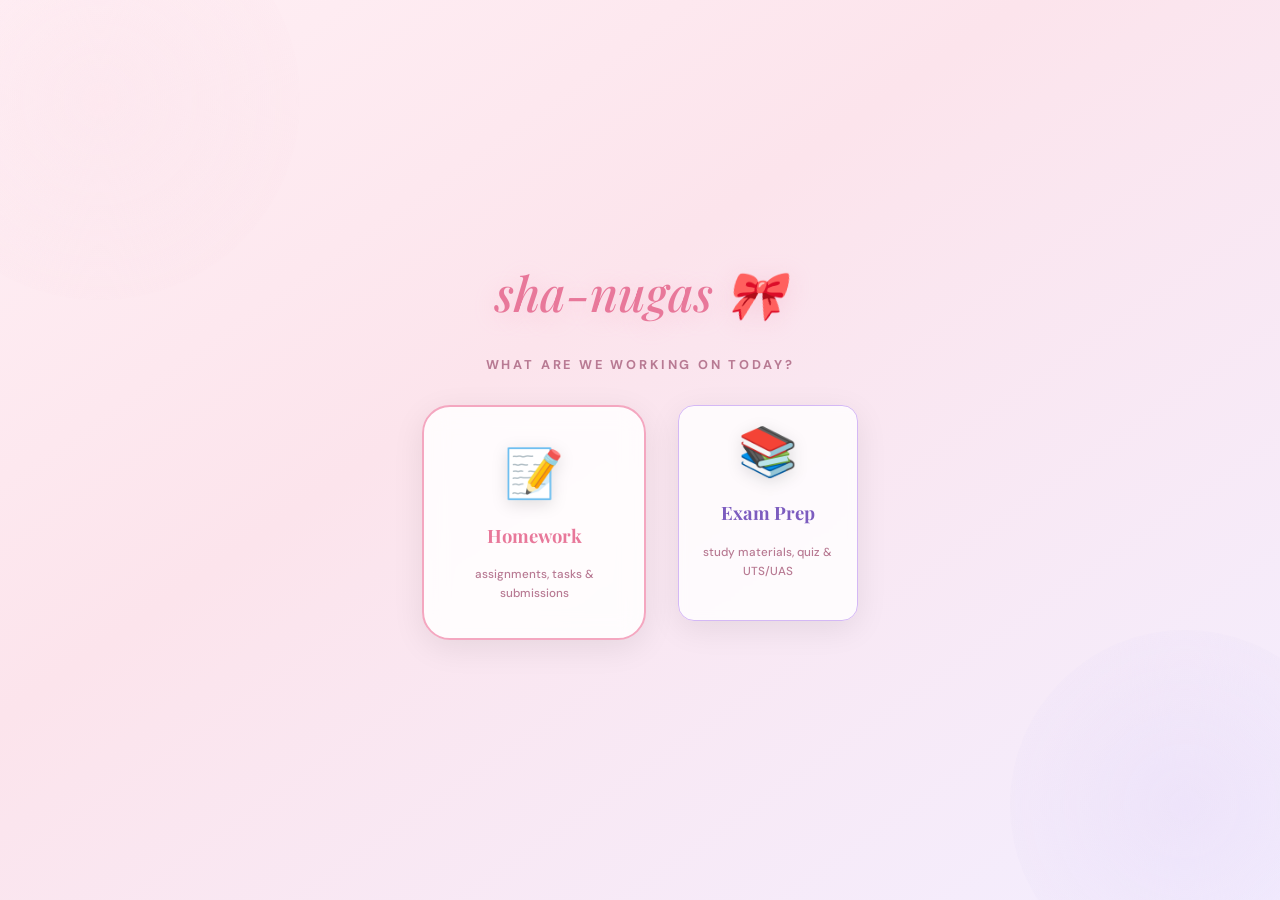
==== commit 761fd4dd: "Update index.html" ====
--- a/index.html
+++ b/index.html
@@ -6,375 +6,648 @@
 <title>sha-nugas 🎀</title>
 <link href="https://fonts.googleapis.com/css2?family=Playfair+Display:ital,wght@0,400;0,700;1,400&family=DM+Sans:wght@400;500;600;700&display=swap" rel="stylesheet">
 <style>
-  :root {
-    --pink-deep:#e8789a; --pink-mid:#f4a7c0; --pink-pale:#fff0f5;
-    --pink-dust:#f9d7e3; --cream:#fffaf9;
-    --text-dark:#5a2d3e; --text-mid:#8b4c63; --text-light:#b87a93;
-    --border:#f0c0d5; --shadow:rgba(232,120,154,0.18);
-  }
-  *{margin:0;padding:0;box-sizing:border-box;}
-  body{font-family:'DM Sans',sans-serif;font-weight:500;background:var(--pink-pale);min-height:100vh;display:flex;flex-direction:column;overflow-x:hidden;}
-  body::before{content:'';position:fixed;inset:0;background:radial-gradient(ellipse 60% 40% at 10% 10%,#fce4ec88 0%,transparent 60%),radial-gradient(ellipse 50% 50% at 90% 90%,#f8bbd088 0%,transparent 60%);pointer-events:none;z-index:0;}
-
-  .ribbon{position:fixed;font-size:1.4rem;opacity:0.15;pointer-events:none;animation:float 6s ease-in-out infinite;}
-  .ribbon:nth-child(1){top:5%;left:3%;animation-delay:0s}
-  .ribbon:nth-child(2){top:15%;right:5%;animation-delay:1.5s}
-  .ribbon:nth-child(3){bottom:20%;left:2%;animation-delay:3s}
-  .ribbon:nth-child(4){bottom:10%;right:3%;animation-delay:4.5s}
-  @keyframes float{0%,100%{transform:translateY(0) rotate(-5deg)}50%{transform:translateY(-12px) rotate(5deg)}}
-
-  /* ── Header ── */
-  header{position:relative;z-index:10;display:flex;align-items:center;padding:0.85rem 1.2rem;border-bottom:1.5px solid var(--border);background:linear-gradient(180deg,#fff5f8ee 0%,transparent 100%);backdrop-filter:blur(8px);gap:0.8rem;}
-  .header-center{flex:1;text-align:center;}
-  .logo{font-family:'Playfair Display',serif;font-style:italic;font-size:2.1rem;color:var(--pink-deep);text-shadow:0 2px 16px #f4a7c066;}
-  .logo span{color:var(--text-mid);font-style:normal;font-size:1.3rem;vertical-align:middle;}
-  .tagline{font-size:0.78rem;color:var(--text-mid);letter-spacing:0.15em;text-transform:uppercase;margin-top:0.15rem;font-weight:700;}
-
-  /* sidebar toggle btn */
-  .sidebar-toggle{background:none;border:1.5px solid var(--border);border-radius:10px;cursor:pointer;padding:0.38rem 0.52rem;font-size:1rem;color:var(--text-light);transition:all 0.2s;flex-shrink:0;line-height:1;display:flex;align-items:center;justify-content:center;}
-  .sidebar-toggle:hover{background:#fce4ec55;border-color:var(--pink-mid);color:var(--pink-deep);}
-
-  /* ── Layout ── */
-  .app{position:relative;z-index:1;display:flex;flex:1;height:calc(100vh - 68px);}
-
-  /* ── Sidebar ── */
-  .sidebar{width:265px;min-width:265px;background:linear-gradient(160deg,#fff0f5 0%,#fce4ec55 100%);border-right:1.5px solid var(--border);display:flex;flex-direction:column;padding:1rem 0.7rem;gap:0.2rem;overflow-y:auto;transition:width 0.25s ease,min-width 0.25s ease,padding 0.25s ease,opacity 0.2s ease;}
-  .sidebar.collapsed{width:0;min-width:0;padding:0;opacity:0;overflow:hidden;border-right:none;}
-  .sidebar-section-label{font-size:0.65rem;letter-spacing:0.2em;text-transform:uppercase;color:var(--text-light);font-weight:700;padding:0.5rem 0.6rem 0.3rem;margin-top:0.2rem;white-space:nowrap;}
-  .matkul-row{width:100%;}
-  .matkul-header{display:flex;align-items:center;gap:0.4rem;padding:0.55rem 0.6rem;border-radius:10px;border:1.5px solid transparent;background:transparent;cursor:pointer;width:100%;text-align:left;transition:all 0.18s ease;}
-  .matkul-header:hover{background:#fce4ec55;border-color:var(--border);}
-  .matkul-header.open{background:#fce4ec88;border-color:var(--border);}
-  .matkul-chevron{font-size:0.6rem;color:var(--text-light);transition:transform 0.2s;flex-shrink:0;}
-  .matkul-header.open .matkul-chevron{transform:rotate(90deg);}
-  .matkul-icon{font-size:1rem;flex-shrink:0;}
-  .matkul-name{flex:1;font-size:0.9rem;font-weight:700;color:var(--text-dark);overflow:hidden;text-overflow:ellipsis;white-space:nowrap;min-width:0;}
-  .matkul-count{font-size:0.62rem;font-weight:700;background:var(--pink-dust);color:var(--pink-deep);padding:0.08rem 0.38rem;border-radius:99px;flex-shrink:0;}
-  .matkul-actions{display:none;gap:2px;}
-  .matkul-header:hover .matkul-actions{display:flex;}
-  .matkul-action-btn{background:none;border:none;cursor:pointer;padding:2px 5px;border-radius:6px;font-size:0.72rem;color:var(--text-light);transition:0.15s;}
-  .matkul-action-btn:hover{background:#fce4ec;color:var(--pink-deep);}
-
-  .subfolder-list{padding-left:1.4rem;display:flex;flex-direction:column;gap:0.15rem;margin-top:0.15rem;margin-bottom:0.2rem;animation:fadeIn 0.2s ease;}
-  .subfolder-btn{display:flex;align-items:center;gap:0.4rem;padding:0.45rem 0.65rem;border-radius:9px;border:1.5px solid transparent;background:transparent;cursor:pointer;font-family:'DM Sans',sans-serif;font-size:0.82rem;font-weight:600;color:var(--text-mid);text-align:left;transition:all 0.15s ease;width:100%;}
-  .subfolder-btn:hover{background:#fff0f5;border-color:var(--border);color:var(--pink-deep);}
-  .subfolder-btn.active{background:linear-gradient(135deg,#fff0f5,#fce4ec);border-color:var(--pink-mid);color:var(--pink-deep);font-weight:700;box-shadow:0 2px 8px var(--shadow);}
-  .subfolder-icon{font-size:0.85rem;flex-shrink:0;}
-  .subfolder-name{flex:1;overflow:hidden;text-overflow:ellipsis;white-space:nowrap;min-width:0;}
-  .subfolder-del{background:none;border:none;cursor:pointer;color:var(--text-light);font-size:0.7rem;padding:2px 5px;border-radius:5px;display:none;transition:0.15s;flex-shrink:0;}
-  .subfolder-btn:hover .subfolder-del{display:block;}
-  .subfolder-del:hover{background:#fce4ec;color:var(--pink-deep);}
-
-  /* ── Status badge in sidebar ── */
-  .status-badge{display:flex;align-items:center;gap:4px;flex-shrink:0;}
-  .status-dot{width:7px;height:7px;border-radius:50%;flex-shrink:0;}
-  .status-dot.untouched{background:#e05555;}
-  .status-dot.on-progress{background:#f4c23a;}
-  .status-dot.done{background:#5a9fe0;}
-  .status-dot.submitted{background:#5ec47e;}
-  .status-label{font-size:0.6rem;font-weight:700;letter-spacing:0.03em;white-space:nowrap;}
-  .status-label.untouched{color:#c03030;}
-  .status-label.on-progress{color:#b8870a;}
-  .status-label.done{color:#2a6fb5;}
-  .status-label.submitted{color:#228a4a;}
-
-  .add-subfolder-btn{display:flex;align-items:center;gap:0.4rem;padding:0.35rem 0.65rem;border-radius:9px;border:1.5px dashed var(--pink-mid);background:transparent;cursor:pointer;font-family:'DM Sans',sans-serif;font-size:0.78rem;font-weight:600;color:var(--text-light);transition:all 0.15s;width:100%;}
-  .add-subfolder-btn:hover{background:#fff0f5;color:var(--pink-deep);border-color:var(--pink-deep);}
-  .add-matkul-btn{display:flex;align-items:center;gap:0.5rem;padding:0.6rem 0.75rem;border-radius:12px;border:1.5px dashed var(--pink-mid);background:transparent;cursor:pointer;font-family:'DM Sans',sans-serif;font-size:0.85rem;font-weight:600;color:var(--text-light);transition:all 0.2s;margin-top:0.5rem;width:100%;}
-  .add-matkul-btn:hover{background:#fff0f5;color:var(--pink-deep);border-color:var(--pink-deep);}
-
-  /* ── Content ── */
-  .content{flex:1;display:flex;flex-direction:column;overflow:hidden;}
-  .empty-state{flex:1;display:flex;flex-direction:column;align-items:center;justify-content:center;gap:1rem;color:var(--text-light);animation:fadeIn 0.4s ease;}
-  .empty-icon{font-size:3.5rem;opacity:0.5;}
-  .empty-text{font-size:1rem;font-weight:600;}
-  .memo-page{flex:1;display:flex;flex-direction:column;padding:1.8rem 2.5rem;overflow-y:auto;animation:fadeIn 0.3s ease;}
-
-  @keyframes fadeIn{from{opacity:0;transform:translateY(8px)}to{opacity:1;transform:translateY(0)}}
-  @keyframes slideIn{from{opacity:0;transform:translateX(-8px)}to{opacity:1;transform:translateX(0)}}
-  @keyframes popIn{0%{opacity:0;transform:scale(0.88) translateY(12px)}100%{opacity:1;transform:scale(1) translateY(0)}}
-
-  .memo-breadcrumb{display:flex;align-items:center;gap:0.4rem;font-size:0.75rem;font-weight:700;color:var(--text-light);margin-bottom:0.7rem;letter-spacing:0.05em;}
-  .memo-breadcrumb .bc-subject{color:var(--text-mid);}
-  .memo-breadcrumb .bc-sep{color:var(--pink-mid);font-size:0.9rem;}
-  .memo-breadcrumb .bc-task{color:var(--pink-deep);}
-
-  /* ── Memo Header ── */
-  .memo-header{display:flex;align-items:flex-start;gap:1rem;margin-bottom:1.4rem;padding-bottom:1rem;border-bottom:1.5px solid var(--border);}
-  .memo-folder-icon{font-size:1.7rem;padding-top:4px;flex-shrink:0;}
-  .memo-header-fields{display:flex;flex-direction:column;flex:1;gap:0.5rem;min-width:0;}
-  .memo-title-input{font-family:'Playfair Display',serif;font-size:1.65rem;font-style:italic;color:var(--text-dark);background:transparent;border:none;outline:none;border-bottom:2px solid transparent;transition:border-color 0.2s;width:100%;}
-  .memo-title-input:focus{border-bottom-color:var(--pink-mid);}
-
-  /* ── Status strip ── */
-  .status-strip{display:flex;align-items:center;gap:0.5rem;flex-wrap:wrap;}
-  .status-strip-label{font-size:0.68rem;letter-spacing:0.14em;text-transform:uppercase;font-weight:800;color:var(--text-light);white-space:nowrap;}
-
-  .status-btn{
-    display:flex;align-items:center;gap:0.35rem;
-    padding:0.3rem 0.85rem;border-radius:99px;
-    border:1.5px solid var(--border);background:white;
-    cursor:pointer;font-family:'DM Sans',sans-serif;font-size:0.75rem;font-weight:700;
-    color:var(--text-light);transition:all 0.18s ease;
-  }
-  .status-btn:hover{border-color:var(--pink-mid);color:var(--text-mid);}
-  .status-btn .s-dot{width:7px;height:7px;border-radius:50%;flex-shrink:0;}
-
-  /* active states per status */
-  .status-btn.active-untouched{background:#fdeaea;border-color:#e05555;color:#c03030;}
-  .status-btn.active-on-progress{background:#fff8ee;border-color:#f4c23a;color:#b8870a;}
-  .status-btn.active-done{background:#eaf2fd;border-color:#5a9fe0;color:#2a6fb5;}
-  .status-btn.active-submitted{background:#edfaf3;border-color:#5ec47e;color:#228a4a;}
-
-  /* ── Submit section ── */
-  .submit-section{background:#ffffffcc;border:1.5px solid var(--border);border-radius:16px;padding:0.85rem 1.1rem;margin-bottom:1.3rem;backdrop-filter:blur(4px);}
-  .submit-header{display:flex;align-items:center;justify-content:space-between;margin-bottom:0.7rem;}
-  .submit-header-left{display:flex;align-items:center;gap:0.6rem;}
-  .submit-section-label{font-size:0.68rem;letter-spacing:0.18em;text-transform:uppercase;color:var(--text-light);font-weight:700;}
-
-  /* Big submit toggle button */
-  .submit-toggle{
-    display:flex;align-items:center;gap:0.45rem;
-    padding:0.35rem 1rem;border-radius:99px;
-    border:1.5px solid var(--border);background:white;
-    cursor:pointer;font-family:'DM Sans',sans-serif;font-size:0.78rem;font-weight:700;
-    color:var(--text-light);transition:all 0.2s ease;
-  }
-  .submit-toggle:hover{border-color:#7ab4e8;color:#2965ad;background:#edf4fd;}
-  .submit-toggle.submitted-on{background:linear-gradient(135deg,#d6ecfc,#edf4fd);border-color:#7ab4e8;color:#2965ad;box-shadow:0 2px 10px rgba(122,180,232,0.25);}
-  .submit-toggle .s-check{font-size:0.9rem;}
-
-  .submit-link-row{display:flex;align-items:center;gap:0.5rem;}
-  .submit-link-label{font-size:0.68rem;letter-spacing:0.14em;text-transform:uppercase;font-weight:700;color:var(--text-light);white-space:nowrap;min-width:80px;}
-  .submit-link-wrap{display:flex;align-items:center;gap:0.4rem;flex:1;min-width:0;}
-  .submit-link-input{flex:1;padding:0.32rem 0.75rem;border:1.5px solid var(--border);border-radius:99px;font-family:'DM Sans',sans-serif;font-size:0.8rem;font-weight:500;color:var(--text-dark);background:white;outline:none;min-width:0;transition:border-color 0.2s;}
-  .submit-link-input:focus{border-color:#7ab4e8;}
-  .submit-link-open{padding:0.32rem 0.8rem;border-radius:99px;border:1.5px solid var(--border);background:white;cursor:pointer;font-size:0.75rem;font-weight:600;color:var(--text-mid);transition:0.15s;white-space:nowrap;flex-shrink:0;}
-  .submit-link-open:hover{border-color:#7ab4e8;color:#2965ad;background:#edf4fd;}
-
-  /* Date row */
-  .date-row{display:flex;align-items:center;gap:0.6rem;flex-wrap:wrap;}
-  .date-field{display:flex;align-items:center;gap:0.5rem;}
-  .date-field-label{font-size:0.68rem;letter-spacing:0.14em;text-transform:uppercase;font-weight:800;color:var(--text-light);white-space:nowrap;}
-  .date-field-label.deadline-label{color:#d63d3d;font-weight:900;}
-  .start-pill{display:flex;align-items:center;gap:0.35rem;background:white;border:1.5px solid var(--border);border-radius:99px;padding:0.22rem 0.3rem 0.22rem 0.7rem;transition:border-color 0.2s;}
-  .start-pill:focus-within{border-color:var(--pink-mid);}
-  .start-date-input{border:none;outline:none;background:transparent;font-family:'DM Sans',sans-serif;font-size:0.78rem;font-weight:600;color:var(--text-dark);cursor:pointer;width:120px;}
-  .today-btn{padding:0.18rem 0.65rem;border-radius:99px;border:1.5px solid var(--pink-mid);background:#fff0f5;cursor:pointer;font-family:'DM Sans',sans-serif;font-size:0.72rem;font-weight:700;color:var(--pink-deep);transition:all 0.15s;white-space:nowrap;}
-  .today-btn:hover{background:var(--pink-mid);color:white;}
-  .deadline-pill{display:flex;align-items:center;gap:0.35rem;background:white;border:1.5px solid #f5b8b8;border-radius:99px;padding:0.22rem 0.55rem 0.22rem 0.7rem;transition:border-color 0.2s;}
-  .deadline-pill:focus-within{border-color:#e74c3c;box-shadow:0 0 0 2px #fdd8d844;}
-  .deadline-pill.overdue{background:#fff5f5;border-color:#e74c3c;}
-  .deadline-date-input{border:none;outline:none;background:transparent;font-family:'DM Sans',sans-serif;font-size:0.78rem;font-weight:700;color:#c0392b;cursor:pointer;width:120px;}
-  .deadline-time-input{border:none;outline:none;background:transparent;font-family:'DM Sans',sans-serif;font-size:0.78rem;font-weight:700;color:#c0392b;cursor:pointer;width:72px;}
-  .deadline-clear{background:none;border:none;cursor:pointer;color:#e8a0a0;font-size:0.7rem;padding:0 2px;transition:0.15s;line-height:1;}
-  .deadline-clear:hover{color:#e74c3c;}
-
-  /* Materials — two-column */
-  .soal-section{background:#ffffffcc;border:1.5px solid var(--border);border-radius:16px;padding:0.85rem 1.1rem;margin-bottom:1.3rem;backdrop-filter:blur(4px);}
-  .soal-cols{display:grid;grid-template-columns:1fr 1fr;gap:0.8rem;}
-  .soal-col{display:flex;flex-direction:column;gap:0.4rem;}
-  .soal-col-header{display:flex;align-items:center;justify-content:space-between;margin-bottom:0.35rem;}
-  .soal-label{font-size:0.68rem;letter-spacing:0.18em;text-transform:uppercase;color:var(--text-light);font-weight:700;}
-  .soal-col-btns{display:flex;gap:0.3rem;}
-  .soal-add-btn{display:flex;align-items:center;gap:0.4rem;padding:0.22rem 0.6rem;border-radius:99px;border:1.5px solid var(--pink-mid);background:white;cursor:pointer;font-family:'DM Sans',sans-serif;font-size:0.72rem;font-weight:600;color:var(--pink-deep);transition:all 0.2s;}
-  .soal-add-btn:hover{background:#fff0f5;border-color:var(--pink-deep);}
-  .soal-col-divider{width:1px;background:var(--border);margin:0 0.2rem;}
-  .soal-files{display:flex;flex-wrap:wrap;gap:0.4rem;min-height:28px;}
-  .soal-file-chip{display:flex;align-items:center;gap:0.4rem;padding:0.28rem 0.65rem;border-radius:99px;background:linear-gradient(135deg,#fff0f5,#fce4ec);border:1.5px solid var(--border);font-size:0.78rem;font-weight:600;color:var(--text-mid);cursor:pointer;transition:all 0.2s;max-width:210px;}
-  .soal-file-chip:hover{border-color:var(--pink-mid);box-shadow:0 2px 8px var(--shadow);}
-  .soal-file-name{overflow:hidden;text-overflow:ellipsis;white-space:nowrap;max-width:150px;}
-  .soal-file-del{background:none;border:none;cursor:pointer;color:var(--text-light);font-size:0.68rem;padding:0 2px;transition:0.15s;flex-shrink:0;}
-  .soal-file-del:hover{color:var(--pink-deep);}
-  .soal-link-chip{display:flex;align-items:center;gap:0.35rem;padding:0.22rem 0.55rem;border-radius:99px;background:linear-gradient(135deg,#f0f8ff,#e8f4fd);border:1.5px solid #c5ddf8;font-size:0.75rem;font-weight:600;color:#3d6dbd;cursor:default;transition:all 0.2s;max-width:210px;}
-  .soal-link-chip:hover{border-color:#7ab4e8;box-shadow:0 2px 8px rgba(122,180,232,0.25);}
-  .soal-link-name{overflow:hidden;text-overflow:ellipsis;white-space:nowrap;max-width:130px;cursor:pointer;text-decoration:underline;text-underline-offset:2px;}
-  .soal-link-del{background:none;border:none;cursor:pointer;color:#8aaee0;font-size:0.68rem;padding:0 2px;transition:0.15s;flex-shrink:0;}
-  .soal-link-del:hover{color:#2965ad;}
-  /* inline link add row */
-  .soal-link-add-row{display:flex;align-items:center;gap:0.3rem;margin-top:0.2rem;}
-  .soal-link-add-input{flex:1;padding:0.22rem 0.55rem;border:1.5px solid var(--border);border-radius:99px;font-family:'DM Sans',sans-serif;font-size:0.75rem;font-weight:500;color:var(--text-dark);background:white;outline:none;min-width:0;transition:border-color 0.2s;}
-  .soal-link-add-input:focus{border-color:#7ab4e8;}
-  .soal-link-add-ok{padding:0.22rem 0.6rem;border-radius:99px;border:1.5px solid #c5ddf8;background:#edf4fd;cursor:pointer;font-size:0.72rem;font-weight:700;color:#2965ad;transition:0.15s;white-space:nowrap;}
-  .soal-link-add-ok:hover{background:#daeafa;}
-  .soal-empty{font-size:0.78rem;color:var(--text-light);font-weight:500;font-style:italic;}
-
-  /* Tasks */
-  .tasks-label{font-size:0.68rem;letter-spacing:0.18em;text-transform:uppercase;color:var(--text-light);font-weight:700;margin-bottom:0.9rem;}
-  .task-list{display:flex;flex-direction:column;gap:0.7rem;margin-bottom:0.9rem;}
-  .task-card{background:#ffffffcc;border:1.5px solid var(--border);border-radius:14px;overflow:hidden;transition:all 0.2s ease;animation:slideIn 0.22s ease;backdrop-filter:blur(4px);}
-  .task-card:hover{box-shadow:0 2px 14px var(--shadow);border-color:var(--pink-mid);}
-  .task-main{display:flex;align-items:center;gap:0.75rem;padding:0.7rem 0.9rem;}
-  .task-check{width:21px;height:21px;border-radius:50%;border:2px solid var(--pink-mid);background:transparent;cursor:pointer;flex-shrink:0;display:flex;align-items:center;justify-content:center;transition:all 0.2s;font-size:0.75rem;user-select:none;}
-  .task-check.done{background:var(--pink-mid);border-color:var(--pink-mid);color:white;}
-  .task-number{font-family:'Playfair Display',serif;font-size:0.95rem;color:var(--pink-deep);font-weight:700;min-width:1.4rem;flex-shrink:0;}
-  .task-input{flex:1;border:none;background:transparent;font-family:'DM Sans',sans-serif;font-size:0.88rem;font-weight:600;color:var(--text-dark);outline:none;min-width:0;}
-  .task-input.done{text-decoration:line-through;color:var(--text-light);}
-  .task-expand-btn{background:none;border:none;cursor:pointer;color:var(--text-light);font-size:0.75rem;padding:3px 7px;border-radius:6px;transition:0.15s;flex-shrink:0;font-weight:600;}
-  .task-expand-btn:hover{background:#fce4ec;color:var(--pink-deep);}
-  .task-delete{background:none;border:none;cursor:pointer;color:var(--text-light);font-size:0.75rem;padding:3px 7px;border-radius:6px;opacity:0;transition:0.15s;flex-shrink:0;}
-  .task-card:hover .task-delete{opacity:1;}
-  .task-delete:hover{background:#fce4ec;color:var(--pink-deep);}
-
-  .task-attachments{border-top:1.5px dashed var(--border);padding:0.65rem 0.9rem 0.75rem;display:none;flex-direction:column;gap:0.55rem;background:linear-gradient(135deg,#fff8fb,#fff0f5);animation:fadeIn 0.2s ease;}
-  .task-attachments.open{display:flex;}
-  .attach-row{display:flex;align-items:center;gap:0.5rem;flex-wrap:wrap;}
-  .attach-sublabel{font-size:0.65rem;letter-spacing:0.14em;text-transform:uppercase;font-weight:700;color:var(--text-light);min-width:55px;}
-  .link-input-wrap{display:flex;align-items:center;gap:0.4rem;flex:1;min-width:0;}
-  .link-input{flex:1;padding:0.28rem 0.6rem;border:1.5px solid var(--border);border-radius:99px;font-family:'DM Sans',sans-serif;font-size:0.78rem;font-weight:500;color:var(--text-dark);background:white;outline:none;min-width:0;transition:border-color 0.2s;}
-  .link-input:focus{border-color:var(--pink-mid);}
-  .link-open-btn{padding:0.28rem 0.65rem;border-radius:99px;border:1.5px solid var(--border);background:white;cursor:pointer;font-size:0.75rem;font-weight:600;color:var(--text-mid);transition:0.15s;white-space:nowrap;flex-shrink:0;}
-  .link-open-btn:hover{border-color:var(--pink-mid);color:var(--pink-deep);background:#fff0f5;}
-  .photo-chips{display:flex;flex-wrap:wrap;gap:0.4rem;align-items:center;}
-  .photo-chip{position:relative;width:50px;height:50px;border-radius:9px;overflow:hidden;border:2px solid var(--border);cursor:pointer;transition:all 0.2s;flex-shrink:0;}
-  .photo-chip:hover{border-color:var(--pink-mid);box-shadow:0 2px 8px var(--shadow);}
-  .photo-chip img{width:100%;height:100%;object-fit:cover;display:block;}
-  .photo-chip-del{position:absolute;top:2px;right:2px;background:rgba(90,45,62,0.75);color:white;border:none;border-radius:50%;width:15px;height:15px;font-size:0.5rem;cursor:pointer;display:none;align-items:center;justify-content:center;line-height:1;}
-  .photo-chip:hover .photo-chip-del{display:flex;}
-  .photo-add-btn{width:50px;height:50px;border-radius:9px;border:1.5px dashed var(--pink-mid);background:white;cursor:pointer;display:flex;align-items:center;justify-content:center;font-size:1.1rem;color:var(--pink-mid);transition:all 0.2s;flex-shrink:0;position:relative;}
-  .photo-add-btn:hover{border-color:var(--pink-deep);color:var(--pink-deep);background:#fff0f5;}
-  .photo-add-btn input{position:absolute;inset:0;opacity:0;cursor:pointer;width:100%;}
-
-  .add-task-row{display:flex;align-items:center;gap:0.75rem;padding:0.65rem 0.9rem;background:linear-gradient(135deg,#fff5f8,#fce4ec44);border:1.5px dashed var(--pink-mid);border-radius:12px;cursor:pointer;transition:all 0.2s;color:var(--text-light);font-size:0.85rem;font-weight:600;}
-  .add-task-row:hover{border-color:var(--pink-deep);color:var(--pink-deep);background:#fff0f5;}
-
-  .progress-section{margin-top:1.3rem;padding-top:0.9rem;border-top:1px solid var(--border);}
-  .progress-row{display:flex;align-items:center;gap:1rem;margin-bottom:0.4rem;}
-  .progress-text{font-size:0.78rem;color:var(--text-light);font-weight:600;}
-  .progress-pct{font-size:0.78rem;color:var(--pink-deep);font-weight:700;margin-left:auto;}
-  .progress-bar{height:6px;background:var(--pink-dust);border-radius:99px;overflow:hidden;}
-  .progress-fill{height:100%;background:linear-gradient(90deg,var(--pink-mid),var(--pink-deep));border-radius:99px;transition:width 0.4s ease;}
-
-  /* Lightbox */
-  .lightbox{position:fixed;inset:0;background:rgba(90,45,62,0.75);z-index:200;display:flex;align-items:center;justify-content:center;animation:fadeIn 0.2s ease;cursor:zoom-out;}
-  .lightbox img{max-width:90vw;max-height:88vh;border-radius:16px;box-shadow:0 8px 48px rgba(0,0,0,0.4);}
-
-  /* Modals */
-  .modal-overlay{position:fixed;inset:0;background:rgba(90,45,62,0.2);backdrop-filter:blur(5px);z-index:100;display:flex;align-items:center;justify-content:center;animation:fadeIn 0.2s ease;}
-  .modal{background:linear-gradient(135deg,#fff5f8,var(--cream));border:1.5px solid var(--border);border-radius:20px;padding:1.8rem;width:340px;box-shadow:0 16px 48px rgba(232,120,154,0.22);animation:popIn 0.25s ease;}
-  .modal h3{font-family:'Playfair Display',serif;font-style:italic;color:var(--text-dark);font-size:1.25rem;margin-bottom:0.9rem;}
-  .modal-sub{font-size:0.78rem;color:var(--text-light);font-weight:600;margin-bottom:1rem;}
-  .modal input[type="text"]{width:100%;padding:0.65rem 1rem;border:1.5px solid var(--border);border-radius:12px;font-family:'DM Sans',sans-serif;font-size:0.88rem;font-weight:500;color:var(--text-dark);background:white;outline:none;margin-bottom:1rem;transition:border-color 0.2s;}
-  .modal input[type="text"]:focus{border-color:var(--pink-deep);}
-  .emoji-row{display:flex;gap:0.45rem;flex-wrap:wrap;margin-bottom:1.1rem;}
-  .emoji-opt{padding:0.28rem 0.48rem;border-radius:9px;border:1.5px solid var(--border);background:white;cursor:pointer;font-size:1rem;transition:0.15s;}
-  .emoji-opt:hover,.emoji-opt.sel{border-color:var(--pink-deep);background:#fff0f5;}
-  .modal-btns{display:flex;gap:0.6rem;justify-content:flex-end;margin-top:0.4rem;}
-  .btn-cancel{padding:0.5rem 1.1rem;border-radius:10px;border:1.5px solid var(--border);background:white;color:var(--text-light);cursor:pointer;font-family:'DM Sans',sans-serif;font-size:0.83rem;font-weight:600;transition:0.15s;}
-  .btn-cancel:hover{background:#fff0f5;color:var(--text-mid);}
-  .btn-confirm{padding:0.5rem 1.3rem;border-radius:10px;border:none;background:linear-gradient(135deg,var(--pink-mid),var(--pink-deep));color:white;cursor:pointer;font-family:'DM Sans',sans-serif;font-size:0.83rem;font-weight:700;transition:0.15s;box-shadow:0 2px 10px var(--shadow);}
-  .btn-confirm:hover{transform:translateY(-1px);box-shadow:0 4px 16px var(--shadow);}
-  .confirm-modal{width:305px;text-align:center;}
-  .confirm-icon{font-size:2.6rem;margin-bottom:0.5rem;}
-  .confirm-modal h3{margin-bottom:0.35rem;}
-  .confirm-modal p{font-size:0.83rem;color:var(--text-light);font-weight:500;margin-bottom:1.3rem;line-height:1.6;}
-  .confirm-modal p strong{color:var(--text-mid);}
-  .confirm-modal .modal-btns{justify-content:center;gap:0.8rem;}
-  .btn-delete-yes{padding:0.5rem 1.3rem;border-radius:10px;border:none;background:linear-gradient(135deg,#f4a7c0,#e8789a);color:white;cursor:pointer;font-family:'DM Sans',sans-serif;font-size:0.83rem;font-weight:700;transition:0.15s;box-shadow:0 2px 10px var(--shadow);}
-  .btn-delete-yes:hover{transform:translateY(-1px);filter:brightness(1.06);}
-
-  /* ── Notes Section ── */
-  .notes-section{background:#ffffffcc;border:1.5px solid var(--border);border-radius:16px;padding:0.85rem 1.1rem;margin-bottom:1.3rem;backdrop-filter:blur(4px);}
-  .notes-header{display:flex;align-items:center;justify-content:space-between;margin-bottom:0.6rem;}
-  .notes-label{font-size:0.68rem;letter-spacing:0.18em;text-transform:uppercase;color:var(--text-light);font-weight:700;}
-  .notes-textarea{width:100%;min-height:90px;padding:0.6rem 0.8rem;border:1.5px solid var(--border);border-radius:12px;font-family:'DM Sans',sans-serif;font-size:0.85rem;font-weight:500;color:var(--text-dark);background:linear-gradient(135deg,#fffaf9,#fff5f8);outline:none;resize:vertical;transition:border-color 0.2s;line-height:1.6;}
-  .notes-textarea:focus{border-color:var(--pink-mid);}
-  .notes-textarea::placeholder{color:var(--text-light);font-style:italic;}
-
-  /* ── Folder Attachments Section ── */
-  .folder-attach-section{background:#ffffffcc;border:1.5px solid var(--border);border-radius:16px;padding:0.85rem 1.1rem;margin-bottom:1.3rem;backdrop-filter:blur(4px);}
-  .folder-attach-header{display:flex;align-items:center;justify-content:space-between;margin-bottom:0.55rem;}
-  .folder-attach-label{font-size:0.68rem;letter-spacing:0.18em;text-transform:uppercase;color:var(--text-light);font-weight:700;}
-  .folder-attach-btns{display:flex;gap:0.4rem;}
-  .folder-attach-add-btn{display:flex;align-items:center;gap:0.4rem;padding:0.28rem 0.75rem;border-radius:99px;border:1.5px solid var(--pink-mid);background:white;cursor:pointer;font-family:'DM Sans',sans-serif;font-size:0.75rem;font-weight:600;color:var(--pink-deep);transition:all 0.2s;}
-  .folder-attach-add-btn:hover{background:#fff0f5;border-color:var(--pink-deep);}
-  .folder-attach-files{display:flex;flex-wrap:wrap;gap:0.45rem;}
-  .folder-attach-chip{display:flex;align-items:center;gap:0.4rem;padding:0.28rem 0.65rem;border-radius:99px;background:linear-gradient(135deg,#f0f5ff,#e8f0fe);border:1.5px solid #c5d8f8;font-size:0.78rem;font-weight:600;color:#3d6dbd;cursor:pointer;transition:all 0.2s;max-width:210px;}
-  .folder-attach-chip:hover{border-color:#7ab4e8;box-shadow:0 2px 8px rgba(122,180,232,0.3);}
-  .folder-attach-chip-name{overflow:hidden;text-overflow:ellipsis;white-space:nowrap;max-width:150px;}
-  .folder-attach-chip-del{background:none;border:none;cursor:pointer;color:#8aaee0;font-size:0.68rem;padding:0 2px;transition:0.15s;flex-shrink:0;}
-  .folder-attach-chip-del:hover{color:#2965ad;}
-  .folder-attach-empty{font-size:0.8rem;color:var(--text-light);font-weight:500;}
-  .folder-attach-link-chip{display:flex;align-items:center;gap:0.35rem;padding:0.28rem 0.55rem;border-radius:99px;background:linear-gradient(135deg,#f0f8ff,#e8f4fd);border:1.5px solid #c5ddf8;font-size:0.75rem;font-weight:600;color:#3d6dbd;cursor:default;transition:all 0.2s;max-width:210px;}
-  .folder-attach-link-chip:hover{border-color:#7ab4e8;box-shadow:0 2px 8px rgba(122,180,232,0.25);}
-  .folder-attach-link-name{overflow:hidden;text-overflow:ellipsis;white-space:nowrap;max-width:130px;cursor:pointer;text-decoration:underline;text-underline-offset:2px;}
-  .folder-attach-link-del{background:none;border:none;cursor:pointer;color:#8aaee0;font-size:0.68rem;padding:0 2px;transition:0.15s;flex-shrink:0;}
-  .folder-attach-link-del:hover{color:#2965ad;}
-  .folder-attach-link-add-row{display:flex;align-items:center;gap:0.3rem;margin-top:0.35rem;}
-  .folder-attach-link-add-input{flex:1;padding:0.22rem 0.55rem;border:1.5px solid var(--border);border-radius:99px;font-family:'DM Sans',sans-serif;font-size:0.75rem;font-weight:500;color:var(--text-dark);background:white;outline:none;min-width:0;transition:border-color 0.2s;}
-  .folder-attach-link-add-input:focus{border-color:#7ab4e8;}
-  .folder-attach-link-add-ok{padding:0.22rem 0.6rem;border-radius:99px;border:1.5px solid #c5ddf8;background:#edf4fd;cursor:pointer;font-size:0.72rem;font-weight:700;color:#2965ad;transition:0.15s;}
-  .folder-attach-link-add-ok:hover{background:#daeafa;}
-  /* subject gdrive button */
-  .matkul-gdrive-btn{background:none;border:none;cursor:pointer;font-size:0.9rem;padding:1px 4px;border-radius:6px;transition:0.15s;flex-shrink:0;opacity:0.45;line-height:1;}
-  .matkul-gdrive-btn:hover{background:#fce4ec;opacity:1;}
-  .matkul-gdrive-btn.has-link{opacity:1;}
-
-  /* ── Loading Screen ── */
-  #loading-screen{position:fixed;inset:0;z-index:999;background:linear-gradient(135deg,#fff0f5,#fce4ec,#fff5f8);display:flex;flex-direction:column;align-items:center;justify-content:center;gap:1.2rem;transition:opacity 0.5s ease;}
-  #loading-screen.fade-out{opacity:0;pointer-events:none;}
-  .loading-title{font-family:'Playfair Display',serif;font-style:italic;font-size:2rem;color:var(--pink-deep);text-shadow:0 2px 16px #f4a7c066;}
-  .loading-ribbons{position:relative;width:160px;height:120px;}
-  .lr{position:absolute;font-size:2rem;animation:none;}
-  .lr1{top:0;left:50%;transform:translateX(-50%);animation:lr-bounce1 1.1s ease-in-out infinite;}
-  .lr2{top:20px;left:10px;animation:lr-swing2 1.3s ease-in-out infinite;}
-  .lr3{top:20px;right:10px;animation:lr-swing3 1.3s ease-in-out infinite 0.15s;}
-  .lr4{bottom:0;left:20px;animation:lr-bounce2 1s ease-in-out infinite 0.3s;}
-  .lr5{bottom:0;right:20px;animation:lr-bounce2 1s ease-in-out infinite 0.5s;}
-  @keyframes lr-bounce1{0%,100%{transform:translateX(-50%) translateY(0) rotate(-8deg) scale(1)}50%{transform:translateX(-50%) translateY(-18px) rotate(8deg) scale(1.15)}}
-  @keyframes lr-swing2{0%,100%{transform:rotate(-20deg) scale(1)}50%{transform:rotate(15deg) scale(1.1) translateY(-10px)}}
-  @keyframes lr-swing3{0%,100%{transform:rotate(20deg) scale(1)}50%{transform:rotate(-15deg) scale(1.1) translateY(-10px)}}
-  @keyframes lr-bounce2{0%,100%{transform:translateY(0) rotate(-5deg)}50%{transform:translateY(-14px) rotate(6deg)}}
-  .loading-dots{display:flex;gap:6px;align-items:center;}
-  .loading-dot{width:7px;height:7px;border-radius:50%;background:var(--pink-mid);animation:ldot 1s ease-in-out infinite;}
-  .loading-dot:nth-child(2){animation-delay:0.18s;}
-  .loading-dot:nth-child(3){animation-delay:0.36s;}
-  @keyframes ldot{0%,80%,100%{transform:scale(0.7);opacity:0.5}40%{transform:scale(1.2);opacity:1}}
-  .loading-sub{font-size:0.75rem;color:var(--text-light);font-weight:700;letter-spacing:0.15em;text-transform:uppercase;}
-
-  ::-webkit-scrollbar{width:5px}
-  ::-webkit-scrollbar-track{background:transparent}
-  ::-webkit-scrollbar-thumb{background:var(--pink-mid);border-radius:99px}
+/* ════════════════════════════════════════════
+   CSS VARIABLES
+════════════════════════════════════════════ */
+:root {
+  --pk:#e8789a; --pkm:#f4a7c0; --pkp:#fff0f5; --pkd:#f9d7e3; --cream:#fffaf9;
+  --td:#5a2d3e; --tm:#8b4c63; --tl:#b87a93;
+  --bdr:#f0c0d5; --shd:rgba(232,120,154,0.18);
+  --bg:#fff0f5; --bgc:#ffffffcc; --bgs:linear-gradient(160deg,#fff0f5 0%,#fce4ec55 100%);
+  --hbg:linear-gradient(180deg,#fff5f8ee 0%,transparent 100%);
+  --ex:#7c5cbf; --exm:#a98fd4; --exp:#f3eeff; --exd:#e8dcf8; --exb:#d4b8f5; --exs:rgba(124,92,191,0.18);
+}
+body.night {
+  --pk:#e8789a; --pkm:#c4607a; --pkp:#2a1520; --pkd:#3d1e2a; --cream:#221018;
+  --td:#f0c0d5; --tm:#d48aa0; --tl:#9a5570;
+  --bdr:#5a2d3e; --shd:rgba(232,120,154,0.12);
+  --bg:#1e0f16; --bgc:rgba(45,20,32,0.85); --bgs:linear-gradient(160deg,#2a1520 0%,#3d1e2a55 100%);
+  --hbg:linear-gradient(180deg,#2a1520ee 0%,transparent 100%);
+  --ex:#a98fd4; --exm:#7c5cbf; --exp:#1a1228; --exd:#2a1e3d; --exb:#4a3570; --exs:rgba(124,92,191,0.12);
+}
+body.exam-mode:not(.night) {
+  --bg:#f3eeff; --bgs:linear-gradient(160deg,#f3eeff 0%,#e8dcf855 100%);
+  --hbg:linear-gradient(180deg,#f5f0ffee 0%,transparent 100%);
+  --bdr:#d4b8f5; --shd:rgba(124,92,191,0.18);
+  --pk:#7c5cbf; --pkm:#a98fd4; --pkp:#f3eeff; --pkd:#e8dcf8;
+  --td:#3a1e6e; --tm:#6a4aad; --tl:#9a7ac8;
+}
+
+/* ════════════════════════════════════════════
+   BASE
+════════════════════════════════════════════ */
+*{margin:0;padding:0;box-sizing:border-box;}
+body{font-family:'DM Sans',sans-serif;font-weight:500;background:var(--bg);min-height:100vh;display:flex;flex-direction:column;overflow-x:hidden;transition:background .35s,color .35s;}
+body::before{content:'';position:fixed;inset:0;pointer-events:none;z-index:0;transition:opacity .35s;}
+body:not(.night)::before{background:radial-gradient(ellipse 60% 40% at 10% 10%,#fce4ec88 0%,transparent 60%),radial-gradient(ellipse 50% 50% at 90% 90%,#f8bbd088 0%,transparent 60%),url("data:image/svg+xml,%3Csvg xmlns='http://www.w3.org/2000/svg' width='150' height='150'%3E%3Ctext x='10' y='38' font-size='28' opacity='0.09' transform='rotate(-20,10,38)'%3E%F0%9F%8E%80%3C/text%3E%3Ctext x='85' y='65' font-size='22' opacity='0.08' transform='rotate(15,85,65)'%3E%F0%9F%8C%B8%3C/text%3E%3Ctext x='35' y='100' font-size='18' opacity='0.08' transform='rotate(-10,35,100)'%3E%F0%9F%92%95%3C/text%3E%3Ctext x='105' y='130' font-size='24' opacity='0.09' transform='rotate(25,105,130)'%3E%F0%9F%8E%80%3C/text%3E%3Ctext x='5' y='140' font-size='16' opacity='0.07' transform='rotate(-30,5,140)'%3E%F0%9F%8C%B7%3C/text%3E%3C/svg%3E");}
+body.night::before{background:radial-gradient(ellipse 60% 40% at 10% 10%,#3d1e2a66 0%,transparent 60%),radial-gradient(ellipse 50% 50% at 90% 90%,#5a2d3e44 0%,transparent 60%);}
+body.exam-mode:not(.night)::before{background:radial-gradient(ellipse 60% 40% at 10% 10%,#e0d0ff88 0%,transparent 60%),radial-gradient(ellipse 50% 50% at 90% 90%,#d4b8f588 0%,transparent 60%),url("data:image/svg+xml,%3Csvg xmlns='http://www.w3.org/2000/svg' width='150' height='150'%3E%3Ctext x='10' y='38' font-size='26' opacity='0.08' transform='rotate(-20,10,38)'%3E%F0%9F%93%9A%3C/text%3E%3Ctext x='85' y='65' font-size='20' opacity='0.07' transform='rotate(15,85,65)'%3E%E2%AD%90%3C/text%3E%3Ctext x='35' y='100' font-size='18' opacity='0.07' transform='rotate(-10,35,100)'%3E%F0%9F%93%9D%3C/text%3E%3Ctext x='105' y='130' font-size='22' opacity='0.08' transform='rotate(25,105,130)'%3E%F0%9F%8E%AF%3C/text%3E%3C/svg%3E");}
+
+.ribbon{position:fixed;font-size:1.4rem;opacity:.15;pointer-events:none;animation:float 6s ease-in-out infinite;}
+.ribbon:nth-child(1){top:5%;left:3%;animation-delay:0s}
+.ribbon:nth-child(2){top:15%;right:5%;animation-delay:1.5s}
+.ribbon:nth-child(3){bottom:20%;left:2%;animation-delay:3s}
+.ribbon:nth-child(4){bottom:10%;right:3%;animation-delay:4.5s}
+@keyframes float{0%,100%{transform:translateY(0) rotate(-5deg)}50%{transform:translateY(-12px) rotate(5deg)}}
+
+/* ════════════════════════════════════════════
+   MODE SELECTOR  — full-screen overlay with animation
+════════════════════════════════════════════ */
+#mode-selector{
+  position:fixed;inset:0;z-index:800;
+  display:flex;align-items:center;justify-content:center;
+  background:linear-gradient(145deg,#fff0f5 0%,#fce4ec 40%,#f3eeff 100%);
+  animation:msFadeIn .5s ease;
+}
+#mode-selector.hidden{display:none;}
+@keyframes msFadeIn{from{opacity:0}to{opacity:1}}
+
+/* floating deco bubbles */
+#mode-selector::before,#mode-selector::after{
+  content:'';position:absolute;border-radius:50%;pointer-events:none;
+  animation:blobFloat 8s ease-in-out infinite;
+}
+#mode-selector::before{width:400px;height:400px;background:radial-gradient(circle,#fce4ec88,transparent);top:-100px;left:-100px;animation-delay:0s;}
+#mode-selector::after{width:350px;height:350px;background:radial-gradient(circle,#e8dcf888,transparent);bottom:-80px;right:-80px;animation-delay:4s;}
+@keyframes blobFloat{0%,100%{transform:scale(1) translate(0,0)}50%{transform:scale(1.1) translate(20px,-20px)}}
+
+.ms-inner{display:flex;flex-direction:column;align-items:center;gap:2rem;position:relative;z-index:1;}
+.ms-logo{
+  font-family:'Playfair Display',serif;font-style:italic;font-size:3rem;
+  color:var(--pk);text-shadow:0 4px 24px #f4a7c055;
+  animation:msLogoIn .7s cubic-bezier(.34,1.56,.64,1) .1s both;
+}
+@keyframes msLogoIn{from{opacity:0;transform:translateY(-30px) scale(.8)}to{opacity:1;transform:none}}
+.ms-sub{
+  font-size:.8rem;letter-spacing:.22em;text-transform:uppercase;color:var(--tl);font-weight:700;
+  animation:msFadeUp .6s ease .3s both;
+}
+@keyframes msFadeUp{from{opacity:0;transform:translateY(12px)}to{opacity:1;transform:none}}
+
+.ms-cards{display:flex;gap:2rem;animation:msFadeUp .6s ease .45s both;}
+.ms-card{
+  display:flex;flex-direction:column;align-items:center;gap:1.1rem;
+  padding:2.2rem 2.8rem;border-radius:28px;cursor:pointer;
+  transition:all .3s cubic-bezier(.34,1.56,.64,1);
+  background:rgba(255,255,255,.85);backdrop-filter:blur(12px);
+  border:2px solid transparent;box-shadow:0 8px 32px rgba(0,0,0,.08);
+  min-width:180px;position:relative;overflow:hidden;
+}
+.ms-card::before{content:'';position:absolute;inset:0;opacity:0;transition:opacity .3s;border-radius:26px;}
+.ms-card:hover{transform:translateY(-10px) scale(1.03);box-shadow:0 20px 60px rgba(0,0,0,.15);}
+.ms-card.hw-card{border-color:#f4a7c0;}
+.ms-card.hw-card::before{background:linear-gradient(135deg,#fff0f5,#fce4ec);}
+.ms-card.hw-card:hover{border-color:#e8789a;box-shadow:0 20px 60px rgba(232,120,154,.3);}
+.ms-card.hw-card:hover::before{opacity:1;}
+.ms-card.exam-card{border-color:#d4b8f5;}
+.ms-card.exam-card::before{background:linear-gradient(135deg,#f3eeff,#e8dcf8);}
+.ms-card.exam-card:hover{border-color:#7c5cbf;box-shadow:0 20px 60px rgba(124,92,191,.3);}
+.ms-card.exam-card:hover::before{opacity:1;}
+.ms-card-icon{font-size:3rem;position:relative;z-index:1;filter:drop-shadow(0 4px 8px rgba(0,0,0,.12));}
+.ms-card-title{font-family:'Playfair Display',serif;font-size:1.15rem;font-weight:700;position:relative;z-index:1;}
+.ms-card.hw-card .ms-card-title{color:#e8789a;}
+.ms-card.exam-card .ms-card-title{color:#7c5cbf;}
+.ms-card-desc{font-size:.73rem;color:var(--tl);text-align:center;line-height:1.6;max-width:130px;position:relative;z-index:1;font-weight:500;}
+.ms-divider{display:flex;align-items:center;gap:1rem;color:var(--tl);font-size:.72rem;font-weight:700;letter-spacing:.1em;text-transform:uppercase;}
+.ms-divider::before,.ms-divider::after{content:'';flex:1;height:1px;background:var(--bdr);}
+
+/* ════════════════════════════════════════════
+   HEADER
+════════════════════════════════════════════ */
+header{position:relative;z-index:10;display:flex;align-items:center;padding:.85rem 1.2rem;border-bottom:1.5px solid var(--bdr);background:var(--hbg);backdrop-filter:blur(8px);gap:.8rem;transition:background .35s,border-color .35s;}
+.header-center{flex:1;text-align:center;}
+.logo{font-family:'Playfair Display',serif;font-style:italic;font-size:2.1rem;color:var(--pk);text-shadow:0 2px 16px #f4a7c066;}
+.logo span{color:var(--tm);font-style:normal;font-size:1.3rem;vertical-align:middle;}
+.tagline{font-size:.78rem;color:var(--tm);letter-spacing:.15em;text-transform:uppercase;margin-top:.15rem;font-weight:700;}
+.mode-badge{display:inline-flex;align-items:center;gap:.35rem;padding:.18rem .7rem;border-radius:99px;font-size:.65rem;font-weight:800;letter-spacing:.12em;text-transform:uppercase;cursor:pointer;transition:all .2s;margin-top:.2rem;}
+.mode-badge.hw{background:#fff0f5;color:#e8789a;border:1.5px solid #f4a7c0;}
+.mode-badge.exam{background:#f3eeff;color:#7c5cbf;border:1.5px solid #d4b8f5;}
+.mode-badge:hover{transform:scale(1.06);}
+.icon-btn{background:none;border:1.5px solid var(--bdr);border-radius:10px;cursor:pointer;padding:.38rem .52rem;font-size:1rem;color:var(--tl);transition:all .2s;flex-shrink:0;line-height:1;display:flex;align-items:center;justify-content:center;}
+.icon-btn:hover{background:#fce4ec55;border-color:var(--pkm);color:var(--pk);}
+
+/* ════════════════════════════════════════════
+   LAYOUT
+════════════════════════════════════════════ */
+.app{position:relative;z-index:1;display:flex;flex:1;height:calc(100vh - 68px);}
+
+/* ════════════════════════════════════════════
+   SIDEBAR
+════════════════════════════════════════════ */
+.sidebar{width:270px;min-width:270px;background:var(--bgs);border-right:1.5px solid var(--bdr);display:flex;flex-direction:column;padding:1rem .7rem;gap:.2rem;overflow-y:auto;transition:width .25s,min-width .25s,padding .25s,opacity .2s,background .35s,border-color .35s;}
+.sidebar.collapsed{width:0;min-width:0;padding:0;opacity:0;overflow:hidden;border-right:none;}
+.sb-label{font-size:.63rem;letter-spacing:.2em;text-transform:uppercase;color:var(--tl);font-weight:700;padding:.5rem .6rem .3rem;white-space:nowrap;}
+
+/* pinned strip */
+.pinned-strip{margin-bottom:.35rem;}
+.pinned-strip-label{font-size:.6rem;letter-spacing:.18em;text-transform:uppercase;color:#f4c23a;font-weight:700;padding:.3rem .6rem .2rem;}
+.pinned-item{display:flex;align-items:center;gap:.4rem;padding:.35rem .65rem;border-radius:9px;border:1.5px solid #f4c23a44;background:#fffbee;cursor:pointer;font-size:.78rem;font-weight:700;color:#b8870a;width:100%;text-align:left;transition:.15s;position:relative;}
+.pinned-item:hover{background:#fff8dc;border-color:#f4c23a;}
+.pinned-item-name{flex:1;overflow:hidden;text-overflow:ellipsis;white-space:nowrap;}
+.pinned-item-sub{font-size:.6rem;color:#d4a030;font-weight:500;white-space:nowrap;}
+body.night .pinned-item{background:rgba(60,50,10,.5);color:#f4c23a;}
+
+.matkul-row{width:100%;}
+.matkul-hdr{display:flex;align-items:center;gap:.4rem;padding:.55rem .6rem;border-radius:10px;border:1.5px solid transparent;background:transparent;cursor:pointer;width:100%;text-align:left;transition:all .18s;}
+.matkul-hdr:hover{background:#fce4ec55;border-color:var(--bdr);}
+.matkul-hdr.open{background:#fce4ec88;border-color:var(--bdr);}
+body.exam-mode .matkul-hdr:hover{background:rgba(124,92,191,.1);}
+body.exam-mode .matkul-hdr.open{background:rgba(124,92,191,.15);}
+.matkul-chev{font-size:.6rem;color:var(--tl);transition:transform .2s;flex-shrink:0;}
+.matkul-hdr.open .matkul-chev{transform:rotate(90deg);}
+.matkul-icon{font-size:1rem;flex-shrink:0;}
+.matkul-name{flex:1;font-size:.9rem;font-weight:700;color:var(--td);overflow:hidden;text-overflow:ellipsis;white-space:nowrap;min-width:0;}
+.matkul-cnt{font-size:.6rem;font-weight:700;background:var(--pkd);color:var(--pk);padding:.06rem .35rem;border-radius:99px;flex-shrink:0;}
+.matkul-acts{display:none;gap:2px;}
+.matkul-hdr:hover .matkul-acts{display:flex;}
+.matkul-act{background:none;border:none;cursor:pointer;padding:2px 5px;border-radius:6px;font-size:.72rem;color:var(--tl);transition:.15s;}
+.matkul-act:hover{background:#fce4ec;color:var(--pk);}
+.gdrive-btn{background:none;border:none;cursor:pointer;font-size:.85rem;padding:1px 4px;border-radius:6px;transition:.15s;flex-shrink:0;opacity:.4;line-height:1;}
+.gdrive-btn:hover{background:#fce4ec;opacity:1;}
+.gdrive-btn.has-link{opacity:1;}
+
+.subfolder-list{padding-left:1.4rem;display:flex;flex-direction:column;gap:.15rem;margin:.15rem 0 .2rem;animation:fadeIn .2s ease;}
+.sfbtn{display:flex;align-items:center;gap:.4rem;padding:.45rem .65rem;border-radius:9px;border:1.5px solid transparent;background:transparent;cursor:pointer;font-family:'DM Sans',sans-serif;font-size:.8rem;font-weight:600;color:var(--tm);text-align:left;transition:all .15s;width:100%;position:relative;}
+.sfbtn:hover{background:#fff0f5;border-color:var(--bdr);color:var(--pk);}
+.sfbtn.active{background:linear-gradient(135deg,#fff0f5,#fce4ec);border-color:var(--pkm);color:var(--pk);font-weight:700;box-shadow:0 2px 8px var(--shd);}
+.sfbtn.pinned-f{border-left:3px solid #f4c23a!important;}
+body.exam-mode .sfbtn:hover{background:#f3eeff;border-color:var(--exb);color:var(--ex);}
+body.exam-mode .sfbtn.active{background:linear-gradient(135deg,#f3eeff,#e8dcf8);border-color:var(--exm);color:var(--ex);box-shadow:0 2px 8px var(--exs);}
+.sf-icon{font-size:.82rem;flex-shrink:0;}
+.sf-name{flex:1;overflow:hidden;text-overflow:ellipsis;white-space:nowrap;min-width:0;max-width:100px;}
+/* TOOLTIP for long names */
+.sf-tooltip{display:none;position:absolute;left:calc(100% + 8px);top:50%;transform:translateY(-50%);background:rgba(40,15,28,.95);color:#f0c0d5;padding:.32rem .75rem;border-radius:9px;font-size:.73rem;white-space:nowrap;z-index:999;pointer-events:none;box-shadow:0 4px 16px rgba(0,0,0,.28);border:1px solid #5a2d3e;}
+body.exam-mode .sf-tooltip{background:rgba(20,10,40,.95);color:#d4b8f5;border-color:#4a3570;}
+.sfbtn:hover .sf-tooltip{display:block;}
+.sf-del{background:none;border:none;cursor:pointer;color:var(--tl);font-size:.68rem;padding:2px 5px;border-radius:5px;display:none;transition:.15s;flex-shrink:0;}
+.sfbtn:hover .sf-del{display:block;}
+.sf-del:hover{background:#fce4ec;color:var(--pk);}
+
+/* status dot in sidebar */
+.sb-status-dot{width:7px;height:7px;border-radius:50%;flex-shrink:0;}
+.sb-status-dot.untouched{background:#e05555;}
+.sb-status-dot.on-progress{background:#f4c23a;}
+.sb-status-dot.done{background:#5a9fe0;}
+.sb-status-dot.submitted{background:#5ec47e;}
+/* exam type mini-badge */
+.exam-type-mini{font-size:.56rem;font-weight:800;padding:.04rem .3rem;border-radius:99px;flex-shrink:0;}
+.exam-type-mini.quiz{background:#fff3cd;color:#856404;}
+.exam-type-mini.uts{background:#cff4fc;color:#0c5460;}
+.exam-type-mini.uas{background:#d1e7dd;color:#0f5132;}
+
+.add-sf-btn{display:flex;align-items:center;gap:.4rem;padding:.35rem .65rem;border-radius:9px;border:1.5px dashed var(--pkm);background:transparent;cursor:pointer;font-family:'DM Sans',sans-serif;font-size:.76rem;font-weight:600;color:var(--tl);transition:all .15s;width:100%;}
+.add-sf-btn:hover{background:#fff0f5;color:var(--pk);border-color:var(--pk);}
+body.exam-mode .add-sf-btn{border-color:var(--exm);}
+body.exam-mode .add-sf-btn:hover{background:#f3eeff;color:var(--ex);border-color:var(--ex);}
+.add-matkul-btn{display:flex;align-items:center;gap:.5rem;padding:.6rem .75rem;border-radius:12px;border:1.5px dashed var(--pkm);background:transparent;cursor:pointer;font-family:'DM Sans',sans-serif;font-size:.83rem;font-weight:600;color:var(--tl);transition:all .2s;margin-top:.5rem;width:100%;}
+.add-matkul-btn:hover{background:#fff0f5;color:var(--pk);border-color:var(--pk);}
+.cal-sidebar-btn{display:flex;align-items:center;gap:.5rem;padding:.5rem .75rem;border-radius:12px;border:1.5px solid #d4b8f5;background:transparent;cursor:pointer;font-family:'DM Sans',sans-serif;font-size:.8rem;font-weight:700;color:#7c5cbf;transition:all .2s;margin-top:.3rem;width:100%;}
+.cal-sidebar-btn:hover{background:#f3eeff;}
+
+/* ════════════════════════════════════════════
+   CONTEXT MENU
+════════════════════════════════════════════ */
+.ctx-menu{position:fixed;z-index:700;background:white;border:1.5px solid var(--bdr);border-radius:12px;box-shadow:0 8px 32px rgba(0,0,0,.15);padding:.4rem 0;min-width:155px;animation:popIn .15s ease;}
+.ctx-item{display:flex;align-items:center;gap:.5rem;padding:.48rem .9rem;font-size:.8rem;font-weight:600;color:var(--td);cursor:pointer;transition:.1s;}
+.ctx-item:hover{background:#fff0f5;color:var(--pk);}
+.ctx-item.danger:hover{background:#fdeaea;color:#c03030;}
+.ctx-sep{height:1px;background:var(--bdr);margin:.25rem 0;}
+body.night .ctx-menu{background:#2a1520;border-color:var(--bdr);}
+body.night .ctx-item:hover{background:#3d1e2a;}
+
+/* ════════════════════════════════════════════
+   MAIN CONTENT
+════════════════════════════════════════════ */
+.content{flex:1;display:flex;flex-direction:column;overflow:hidden;}
+.empty-state{flex:1;display:flex;flex-direction:column;align-items:center;justify-content:center;gap:1rem;color:var(--tl);animation:fadeIn .4s ease;}
+.empty-icon{font-size:3.5rem;opacity:.5;}
+.empty-text{font-size:1rem;font-weight:600;}
+.memo-page,.exam-page{flex:1;display:flex;flex-direction:column;padding:1.8rem 2.5rem;overflow-y:auto;animation:fadeIn .3s ease;}
+
+@keyframes fadeIn{from{opacity:0;transform:translateY(8px)}to{opacity:1;transform:none}}
+@keyframes slideIn{from{opacity:0;transform:translateX(-8px)}to{opacity:1;transform:none}}
+@keyframes popIn{from{opacity:0;transform:scale(.88) translateY(12px)}to{opacity:1;transform:none}}
+
+/* ── HW memo components ── */
+.crumb{display:flex;align-items:center;gap:.4rem;font-size:.73rem;font-weight:700;color:var(--tl);margin-bottom:.7rem;letter-spacing:.05em;}
+.crumb .cs{color:var(--tm);}
+.crumb .sep{color:var(--pkm);font-size:.9rem;}
+.crumb .ct{color:var(--pk);}
+
+.memo-hdr{display:flex;align-items:flex-start;gap:1rem;margin-bottom:1.4rem;padding-bottom:1rem;border-bottom:1.5px solid var(--bdr);}
+.memo-icon{font-size:1.7rem;padding-top:4px;flex-shrink:0;}
+.memo-fields{display:flex;flex-direction:column;flex:1;gap:.5rem;min-width:0;}
+.memo-title{font-family:'Playfair Display',serif;font-size:1.65rem;font-style:italic;color:var(--td);background:transparent;border:none;outline:none;border-bottom:2px solid transparent;transition:border-color .2s;width:100%;}
+.memo-title:focus{border-bottom-color:var(--pkm);}
+
+.status-strip{display:flex;align-items:center;gap:.5rem;flex-wrap:wrap;}
+.sl{font-size:.66rem;letter-spacing:.14em;text-transform:uppercase;font-weight:800;color:var(--tl);white-space:nowrap;}
+.sbtn{display:flex;align-items:center;gap:.32rem;padding:.28rem .8rem;border-radius:99px;border:1.5px solid var(--bdr);background:white;cursor:pointer;font-family:'DM Sans',sans-serif;font-size:.73rem;font-weight:700;color:var(--tl);transition:all .18s;}
+.sbtn .sdot{width:7px;height:7px;border-radius:50%;flex-shrink:0;}
+.sbtn.a-untouched{background:#fdeaea;border-color:#e05555;color:#c03030;}
+.sbtn.a-on-progress{background:#fff8ee;border-color:#f4c23a;color:#b8870a;}
+.sbtn.a-done{background:#eaf2fd;border-color:#5a9fe0;color:#2a6fb5;}
+.sbtn.a-submitted{background:#edfaf3;border-color:#5ec47e;color:#228a4a;}
+
+.date-row{display:flex;align-items:center;gap:.6rem;flex-wrap:wrap;}
+.df{display:flex;align-items:center;gap:.5rem;}
+.dfl{font-size:.66rem;letter-spacing:.13em;text-transform:uppercase;font-weight:800;color:var(--tl);white-space:nowrap;}
+.dfl.dead{color:#d63d3d;font-weight:900;}
+.start-pill{display:flex;align-items:center;gap:.32rem;background:white;border:1.5px solid var(--bdr);border-radius:99px;padding:.2rem .28rem .2rem .68rem;transition:border-color .2s;}
+.start-pill:focus-within{border-color:var(--pkm);}
+.date-inp{border:none;outline:none;background:transparent;font-family:'DM Sans',sans-serif;font-size:.76rem;font-weight:600;color:var(--td);cursor:pointer;width:120px;}
+.today-btn{padding:.16rem .6rem;border-radius:99px;border:1.5px solid var(--pkm);background:#fff0f5;cursor:pointer;font-family:'DM Sans',sans-serif;font-size:.7rem;font-weight:700;color:var(--pk);transition:all .15s;white-space:nowrap;}
+.today-btn:hover{background:var(--pkm);color:white;}
+.deadline-pill{display:flex;align-items:center;gap:.32rem;background:white;border:1.5px solid #f5b8b8;border-radius:99px;padding:.2rem .5rem .2rem .68rem;transition:border-color .2s;}
+.deadline-pill.overdue{background:#fff5f5;border-color:#e74c3c;}
+.dl-inp{border:none;outline:none;background:transparent;font-family:'DM Sans',sans-serif;font-size:.76rem;font-weight:700;color:#c0392b;cursor:pointer;}
+.dl-inp.date{width:118px;}
+.dl-inp.time{width:70px;}
+.dl-clear{background:none;border:none;cursor:pointer;color:#e8a0a0;font-size:.68rem;padding:0 2px;line-height:1;transition:.15s;}
+.dl-clear:hover{color:#e74c3c;}
+
+.card{background:var(--bgc);border:1.5px solid var(--bdr);border-radius:16px;padding:.85rem 1.1rem;margin-bottom:1.3rem;backdrop-filter:blur(4px);}
+.card-label{font-size:.66rem;letter-spacing:.18em;text-transform:uppercase;color:var(--tl);font-weight:700;}
+.card-hdr{display:flex;align-items:center;justify-content:space-between;margin-bottom:.7rem;}
+
+.submit-toggle{display:flex;align-items:center;gap:.42rem;padding:.32rem .95rem;border-radius:99px;border:1.5px solid var(--bdr);background:white;cursor:pointer;font-family:'DM Sans',sans-serif;font-size:.76rem;font-weight:700;color:var(--tl);transition:all .2s;}
+.submit-toggle:hover,.submit-toggle.on{border-color:#7ab4e8;color:#2965ad;background:#edf4fd;}
+.submit-toggle.on{background:linear-gradient(135deg,#d6ecfc,#edf4fd);box-shadow:0 2px 10px rgba(122,180,232,.25);}
+.link-row{display:flex;align-items:center;gap:.5rem;}
+.link-label{font-size:.66rem;letter-spacing:.14em;text-transform:uppercase;font-weight:700;color:var(--tl);white-space:nowrap;min-width:78px;}
+.link-wrap{display:flex;align-items:center;gap:.4rem;flex:1;min-width:0;}
+.link-inp{flex:1;padding:.3rem .72rem;border:1.5px solid var(--bdr);border-radius:99px;font-family:'DM Sans',sans-serif;font-size:.78rem;font-weight:500;color:var(--td);background:white;outline:none;min-width:0;transition:border-color .2s;}
+.link-inp:focus{border-color:#7ab4e8;}
+.open-btn{padding:.3rem .78rem;border-radius:99px;border:1.5px solid var(--bdr);background:white;cursor:pointer;font-size:.73rem;font-weight:600;color:var(--tm);transition:.15s;white-space:nowrap;flex-shrink:0;}
+.open-btn:hover{border-color:#7ab4e8;color:#2965ad;background:#edf4fd;}
+
+.two-col{display:grid;grid-template-columns:1fr 1fr;gap:.8rem;}
+.col-hdr{display:flex;align-items:center;justify-content:space-between;margin-bottom:.32rem;}
+.col-btns{display:flex;gap:.28rem;}
+.add-chip-btn{display:flex;align-items:center;gap:.35rem;padding:.2rem .55rem;border-radius:99px;border:1.5px solid var(--pkm);background:white;cursor:pointer;font-family:'DM Sans',sans-serif;font-size:.7rem;font-weight:600;color:var(--pk);transition:all .2s;}
+.add-chip-btn:hover{background:#fff0f5;border-color:var(--pk);}
+.add-chip-btn.blue{border-color:#7ab4e8;color:#2965ad;}
+.add-chip-btn.blue:hover{background:#edf4fd;}
+.col-div{width:1px;background:var(--bdr);}
+.chips-wrap{display:flex;flex-wrap:wrap;gap:.38rem;min-height:26px;}
+.file-chip{display:flex;align-items:center;gap:.38rem;padding:.26rem .62rem;border-radius:99px;background:linear-gradient(135deg,#fff0f5,#fce4ec);border:1.5px solid var(--bdr);font-size:.76rem;font-weight:600;color:var(--tm);cursor:pointer;transition:all .2s;max-width:200px;}
+.file-chip:hover{border-color:var(--pkm);box-shadow:0 2px 8px var(--shd);}
+.chip-name{overflow:hidden;text-overflow:ellipsis;white-space:nowrap;max-width:140px;}
+.chip-del{background:none;border:none;cursor:pointer;color:var(--tl);font-size:.66rem;padding:0 2px;transition:.15s;flex-shrink:0;}
+.chip-del:hover{color:var(--pk);}
+.link-chip{display:flex;align-items:center;gap:.32rem;padding:.2rem .52rem;border-radius:99px;background:linear-gradient(135deg,#f0f8ff,#e8f4fd);border:1.5px solid #c5ddf8;font-size:.73rem;font-weight:600;color:#3d6dbd;cursor:default;transition:all .2s;max-width:200px;}
+.link-chip:hover{border-color:#7ab4e8;box-shadow:0 2px 8px rgba(122,180,232,.25);}
+.link-chip-name{overflow:hidden;text-overflow:ellipsis;white-space:nowrap;max-width:125px;cursor:pointer;text-decoration:underline;text-underline-offset:2px;}
+.link-chip-del{background:none;border:none;cursor:pointer;color:#8aaee0;font-size:.66rem;padding:0 2px;transition:.15s;flex-shrink:0;}
+.link-chip-del:hover{color:#2965ad;}
+.add-link-row{display:flex;align-items:center;gap:.28rem;margin-top:.2rem;}
+.add-link-inp{flex:1;padding:.2rem .52rem;border:1.5px solid var(--bdr);border-radius:99px;font-family:'DM Sans',sans-serif;font-size:.73rem;font-weight:500;color:var(--td);background:white;outline:none;min-width:0;transition:border-color .2s;}
+.add-link-inp:focus{border-color:#7ab4e8;}
+.add-link-ok{padding:.2rem .55rem;border-radius:99px;border:1.5px solid #c5ddf8;background:#edf4fd;cursor:pointer;font-size:.7rem;font-weight:700;color:#2965ad;transition:.15s;white-space:nowrap;}
+.add-link-ok:hover{background:#daeafa;}
+.chip-empty{font-size:.76rem;color:var(--tl);font-weight:500;font-style:italic;}
+
+.notes-ta{width:100%;min-height:88px;padding:.58rem .78rem;border:1.5px solid var(--bdr);border-radius:12px;font-family:'DM Sans',sans-serif;font-size:.83rem;font-weight:500;color:var(--td);background:linear-gradient(135deg,#fffaf9,#fff5f8);outline:none;resize:vertical;transition:border-color .2s;line-height:1.6;margin-top:.55rem;}
+.notes-ta:focus{border-color:var(--pkm);}
+.notes-ta::placeholder{color:var(--tl);font-style:italic;}
+
+.task-lbl{font-size:.66rem;letter-spacing:.18em;text-transform:uppercase;color:var(--tl);font-weight:700;margin-bottom:.85rem;}
+.task-list{display:flex;flex-direction:column;gap:.65rem;margin-bottom:.85rem;}
+.task-card{background:var(--bgc);border:1.5px solid var(--bdr);border-radius:14px;overflow:hidden;transition:all .2s;animation:slideIn .22s ease;backdrop-filter:blur(4px);}
+.task-card:hover{box-shadow:0 2px 14px var(--shd);border-color:var(--pkm);}
+.task-main{display:flex;align-items:center;gap:.72rem;padding:.68rem .88rem;}
+.task-chk{width:21px;height:21px;border-radius:50%;border:2px solid var(--pkm);background:transparent;cursor:pointer;flex-shrink:0;display:flex;align-items:center;justify-content:center;transition:all .2s;font-size:.73rem;user-select:none;}
+.task-chk.done{background:var(--pkm);border-color:var(--pkm);color:white;}
+.task-num{font-family:'Playfair Display',serif;font-size:.93rem;color:var(--pk);font-weight:700;min-width:1.35rem;flex-shrink:0;}
+.task-inp{flex:1;border:none;background:transparent;font-family:'DM Sans',sans-serif;font-size:.86rem;font-weight:600;color:var(--td);outline:none;min-width:0;}
+.task-inp.done{text-decoration:line-through;color:var(--tl);}
+.task-exp{background:none;border:none;cursor:pointer;color:var(--tl);font-size:.73rem;padding:3px 7px;border-radius:6px;transition:.15s;flex-shrink:0;font-weight:600;}
+.task-exp:hover{background:#fce4ec;color:var(--pk);}
+.task-del{background:none;border:none;cursor:pointer;color:var(--tl);font-size:.73rem;padding:3px 7px;border-radius:6px;opacity:0;transition:.15s;flex-shrink:0;}
+.task-card:hover .task-del{opacity:1;}
+.task-del:hover{background:#fce4ec;color:var(--pk);}
+.task-attach{border-top:1.5px dashed var(--bdr);padding:.62rem .88rem .72rem;display:none;flex-direction:column;gap:.52rem;background:linear-gradient(135deg,#fff8fb,#fff0f5);animation:fadeIn .2s ease;}
+.task-attach.open{display:flex;}
+.attach-row{display:flex;align-items:center;gap:.48rem;flex-wrap:wrap;}
+.attach-lbl{font-size:.63rem;letter-spacing:.13em;text-transform:uppercase;font-weight:700;color:var(--tl);min-width:53px;}
+.link-inp-wrap{display:flex;align-items:center;gap:.38rem;flex:1;min-width:0;}
+.ta-inp{flex:1;padding:.26rem .58rem;border:1.5px solid var(--bdr);border-radius:99px;font-family:'DM Sans',sans-serif;font-size:.76rem;font-weight:500;color:var(--td);background:white;outline:none;min-width:0;transition:border-color .2s;}
+.ta-inp:focus{border-color:var(--pkm);}
+.ta-open{padding:.26rem .62rem;border-radius:99px;border:1.5px solid var(--bdr);background:white;cursor:pointer;font-size:.73rem;font-weight:600;color:var(--tm);transition:.15s;white-space:nowrap;flex-shrink:0;}
+.ta-open:hover{border-color:var(--pkm);color:var(--pk);background:#fff0f5;}
+.photo-chips{display:flex;flex-wrap:wrap;gap:.38rem;align-items:center;}
+.photo-chip{position:relative;width:48px;height:48px;border-radius:9px;overflow:hidden;border:2px solid var(--bdr);cursor:pointer;transition:all .2s;flex-shrink:0;}
+.photo-chip:hover{border-color:var(--pkm);box-shadow:0 2px 8px var(--shd);}
+.photo-chip img{width:100%;height:100%;object-fit:cover;display:block;}
+.photo-chip-del{position:absolute;top:2px;right:2px;background:rgba(90,45,62,.75);color:white;border:none;border-radius:50%;width:14px;height:14px;font-size:.48rem;cursor:pointer;display:none;align-items:center;justify-content:center;line-height:1;}
+.photo-chip:hover .photo-chip-del{display:flex;}
+.photo-add{width:48px;height:48px;border-radius:9px;border:1.5px dashed var(--pkm);background:white;cursor:pointer;display:flex;align-items:center;justify-content:center;font-size:1.05rem;color:var(--pkm);transition:all .2s;flex-shrink:0;position:relative;}
+.photo-add:hover{border-color:var(--pk);color:var(--pk);background:#fff0f5;}
+.photo-add input{position:absolute;inset:0;opacity:0;cursor:pointer;width:100%;}
+.add-task-row{display:flex;align-items:center;gap:.72rem;padding:.62rem .88rem;background:linear-gradient(135deg,#fff5f8,#fce4ec44);border:1.5px dashed var(--pkm);border-radius:12px;cursor:pointer;transition:all .2s;color:var(--tl);font-size:.83rem;font-weight:600;}
+.add-task-row:hover{border-color:var(--pk);color:var(--pk);background:#fff0f5;}
+.progress-section{margin-top:1.2rem;padding-top:.88rem;border-top:1px solid var(--bdr);}
+.progress-row{display:flex;align-items:center;gap:1rem;margin-bottom:.38rem;}
+.progress-text{font-size:.76rem;color:var(--tl);font-weight:600;}
+.progress-pct{font-size:.76rem;color:var(--pk);font-weight:700;margin-left:auto;}
+.progress-bar{height:6px;background:var(--pkd);border-radius:99px;overflow:hidden;}
+.progress-fill{height:100%;background:linear-gradient(90deg,var(--pkm),var(--pk));border-radius:99px;transition:width .4s ease;}
+
+/* folder attachments */
+.folder-attach-btns{display:flex;gap:.38rem;}
+
+/* ════════════════════════════════════════════
+   EXAM PAGE
+════════════════════════════════════════════ */
+.exam-crumb .cs{color:#6a4aad;}
+.exam-crumb .ct{color:#7c5cbf;}
+.exam-crumb .sep{color:#a98fd4;}
+
+.exam-hdr{display:flex;align-items:flex-start;gap:1.2rem;margin-bottom:1.4rem;padding-bottom:1rem;border-bottom:1.5px solid var(--exb);}
+.exam-hdr-left{flex:1;min-width:0;}
+.exam-title-row{display:flex;align-items:center;gap:.8rem;margin-bottom:.55rem;}
+.exam-type-badge{padding:.18rem .78rem;border-radius:99px;font-size:.7rem;font-weight:800;letter-spacing:.1em;text-transform:uppercase;}
+.exam-type-badge.quiz{background:#fff3cd;color:#856404;border:1.5px solid #ffc107;}
+.exam-type-badge.uts{background:#cff4fc;color:#0c5460;border:1.5px solid #0dcaf0;}
+.exam-type-badge.uas{background:#d1e7dd;color:#0f5132;border:1.5px solid #198754;}
+.exam-title-inp{font-family:'Playfair Display',serif;font-size:1.45rem;font-style:italic;color:#3a1e6e;background:transparent;border:none;outline:none;border-bottom:2px solid transparent;transition:border-color .2s;flex:1;}
+.exam-title-inp:focus{border-bottom-color:#a98fd4;}
+body.night .exam-title-inp{color:var(--td);}
+
+/* countdown widget */
+.countdown-box{background:linear-gradient(135deg,#3a1e6e,#5c3aad);border-radius:18px;padding:1.05rem 1.45rem;color:white;min-width:255px;flex-shrink:0;text-align:center;transition:all .3s;}
+.countdown-box.no-date{background:linear-gradient(135deg,#6a5080,#8a7aad);opacity:.7;}
+.cd-label{font-size:.6rem;letter-spacing:.2em;text-transform:uppercase;color:#c0a8f0;font-weight:700;margin-bottom:.45rem;}
+.cd-timer{display:flex;align-items:center;justify-content:center;gap:.45rem;}
+.cd-unit{display:flex;flex-direction:column;align-items:center;gap:.12rem;}
+.cd-num{font-family:'Playfair Display',serif;font-size:1.75rem;font-weight:700;line-height:1;min-width:2.4rem;text-align:center;}
+.cd-unit-lbl{font-size:.56rem;text-transform:uppercase;letter-spacing:.1em;color:#c0a8f0;font-weight:700;}
+.cd-sep{font-size:1.3rem;color:#c0a8f0;padding-bottom:.75rem;}
+.exam-when-row{display:flex;align-items:center;gap:.55rem;margin-top:.55rem;flex-wrap:wrap;justify-content:center;}
+.exam-when-lbl{font-size:.6rem;letter-spacing:.12em;text-transform:uppercase;color:#c0a8f0;font-weight:700;}
+.exam-inp{background:rgba(255,255,255,.15);border:1.5px solid rgba(255,255,255,.28);border-radius:8px;padding:.18rem .48rem;font-family:'DM Sans',sans-serif;font-size:.73rem;font-weight:600;color:white;outline:none;cursor:pointer;transition:border-color .2s;}
+.exam-inp:focus{border-color:rgba(255,255,255,.7);}
+.exam-inp::-webkit-calendar-picker-indicator{filter:invert(1);opacity:.6;cursor:pointer;}
+.exam-room-inp{background:rgba(255,255,255,.15);border:1.5px solid rgba(255,255,255,.28);border-radius:8px;padding:.18rem .48rem;font-family:'DM Sans',sans-serif;font-size:.73rem;font-weight:600;color:white;outline:none;width:95px;}
+.exam-room-inp::placeholder{color:rgba(255,255,255,.38);}
+.exam-room-inp:focus{border-color:rgba(255,255,255,.7);}
+
+/* exam card */
+.exam-card{background:var(--bgc);border:1.5px solid var(--exb);border-radius:16px;padding:.85rem 1.1rem;margin-bottom:1.2rem;backdrop-filter:blur(4px);}
+.exam-card-label{font-size:.66rem;letter-spacing:.18em;text-transform:uppercase;color:#9a7ac8;font-weight:700;}
+.sources-grid{display:grid;grid-template-columns:1fr 1fr 1fr;gap:.7rem;margin-top:.8rem;}
+.source-item{display:flex;flex-direction:column;gap:.32rem;}
+.source-lbl{font-size:.63rem;letter-spacing:.12em;text-transform:uppercase;font-weight:800;color:#6a4aad;}
+.source-field{display:flex;align-items:center;gap:.32rem;background:white;border:1.5px solid var(--exb);border-radius:10px;padding:.32rem .62rem;transition:border-color .2s;}
+.source-field:focus-within{border-color:#a98fd4;}
+.source-url{flex:1;border:none;outline:none;background:transparent;font-family:'DM Sans',sans-serif;font-size:.76rem;font-weight:500;color:var(--td);}
+.source-url::placeholder{color:var(--tl);font-style:italic;}
+.source-open{background:none;border:none;cursor:pointer;color:#a98fd4;font-size:.73rem;font-weight:700;transition:.15s;padding:0 2px;}
+.source-open:hover{color:#7c5cbf;}
+body.night .source-field{background:rgba(30,20,50,.8);border-color:#4a3570;}
+
+/* materi checklist */
+.materi-list{display:flex;flex-direction:column;gap:.48rem;margin-bottom:.65rem;}
+.materi-item{display:flex;flex-direction:column;border:1.5px solid var(--exb);border-radius:10px;overflow:hidden;animation:slideIn .2s ease;}
+.materi-main{display:flex;align-items:center;gap:.58rem;padding:.45rem .68rem;background:linear-gradient(135deg,#f8f4ff,#f3eeff);transition:all .18s;}
+.materi-main:hover{border-color:#a98fd4;}
+.materi-chk{width:18px;height:18px;border-radius:5px;border:2px solid #a98fd4;background:transparent;cursor:pointer;flex-shrink:0;display:flex;align-items:center;justify-content:center;font-size:.68rem;transition:all .2s;}
+.materi-chk.done{background:#a98fd4;border-color:#7c5cbf;color:white;}
+.materi-name-inp{flex:1;border:none;background:transparent;font-family:'DM Sans',sans-serif;font-size:.83rem;font-weight:600;color:#3a1e6e;outline:none;}
+.materi-name-inp.done{text-decoration:line-through;color:#9a7ac8;}
+body.night .materi-name-inp{color:var(--td);}
+body.night .materi-name-inp.done{color:var(--tl);}
+.materi-btns{display:flex;gap:.22rem;align-items:center;}
+.materi-att-btn{background:none;border:1.5px solid var(--exb);border-radius:6px;cursor:pointer;padding:2px 6px;font-size:.66rem;color:#9a7ac8;transition:.15s;font-weight:700;}
+.materi-att-btn:hover{background:#f3eeff;border-color:#a98fd4;color:#7c5cbf;}
+.materi-del{background:none;border:none;cursor:pointer;color:#c0a8f0;font-size:.66rem;padding:2px 5px;border-radius:5px;transition:.15s;opacity:0;}
+.materi-main:hover .materi-del{opacity:1;}
+.materi-del:hover{background:#f3eeff;color:#7c5cbf;}
+.materi-attachments{display:none;flex-wrap:wrap;gap:.32rem;padding:.35rem .68rem .42rem;background:rgba(243,238,255,.5);border-top:1px dashed var(--exb);}
+.materi-attachments.open{display:flex;align-items:center;}
+body.night .materi-main{background:linear-gradient(135deg,#221835,#1e1530);}
+body.night .materi-item{border-color:#4a3570;}
+
+.materi-progress{margin-top:.48rem;display:flex;align-items:center;gap:.8rem;}
+.materi-pbar{flex:1;height:6px;background:var(--exd);border-radius:99px;overflow:hidden;}
+.materi-pfill{height:100%;background:linear-gradient(90deg,#a98fd4,#7c5cbf);border-radius:99px;transition:width .4s ease;}
+.materi-ppct{font-size:.73rem;font-weight:700;color:#7c5cbf;}
+
+.add-materi-btn{display:flex;align-items:center;gap:.58rem;padding:.42rem .68rem;background:rgba(169,143,212,.07);border:1.5px dashed #a98fd4;border-radius:10px;cursor:pointer;transition:all .2s;color:#9a7ac8;font-size:.8rem;font-weight:600;}
+.add-materi-btn:hover{background:#f3eeff;color:#7c5cbf;}
+.exam-notes-ta{margin-top:.55rem;border-color:var(--exb)!important;}
+.exam-notes-ta:focus{border-color:#a98fd4!important;}
+
+/* ════════════════════════════════════════════
+   CALENDAR MODAL (popup)
+════════════════════════════════════════════ */
+#cal-modal-overlay{position:fixed;inset:0;background:rgba(58,30,110,.25);backdrop-filter:blur(8px);z-index:400;display:flex;align-items:center;justify-content:center;animation:fadeIn .25s ease;}
+#cal-modal-overlay.hidden{display:none;}
+.cal-modal{background:linear-gradient(155deg,#f8f4ff,#fff0fa);border:1.5px solid #d4b8f5;border-radius:28px;padding:2rem;width:820px;max-width:94vw;max-height:88vh;overflow-y:auto;box-shadow:0 24px 72px rgba(124,92,191,.3);animation:popIn .3s ease;position:relative;}
+body.night .cal-modal{background:linear-gradient(155deg,#1e1530,#2a1520);border-color:#4a3570;}
+.cal-modal-close{position:absolute;top:1.2rem;right:1.2rem;background:rgba(124,92,191,.1);border:1.5px solid var(--exb);border-radius:99px;cursor:pointer;padding:.28rem .72rem;font-size:.75rem;font-weight:700;color:#7c5cbf;transition:.15s;}
+.cal-modal-close:hover{background:#e8dcf8;}
+.cal-modal-title{font-family:'Playfair Display',serif;font-style:italic;font-size:1.55rem;color:#3a1e6e;margin-bottom:1.5rem;}
+body.night .cal-modal-title{color:var(--td);}
+.cal-nav{display:flex;align-items:center;gap:.65rem;margin-bottom:1.1rem;}
+.cal-nav-btn{background:none;border:1.5px solid var(--exb);border-radius:8px;cursor:pointer;padding:.28rem .62rem;font-size:.78rem;color:#7c5cbf;font-weight:700;transition:.15s;}
+.cal-nav-btn:hover{background:#f3eeff;}
+.cal-month-lbl{font-family:'Playfair Display',serif;font-size:1.1rem;font-weight:700;color:#3a1e6e;min-width:155px;text-align:center;}
+body.night .cal-month-lbl{color:var(--td);}
+.add-ev-btn{display:flex;align-items:center;gap:.48rem;padding:.45rem .95rem;border-radius:12px;border:1.5px dashed #a98fd4;background:transparent;cursor:pointer;font-family:'DM Sans',sans-serif;font-size:.82rem;font-weight:600;color:#9a7ac8;transition:all .2s;margin-left:auto;}
+.add-ev-btn:hover{background:#f3eeff;color:#7c5cbf;border-color:#7c5cbf;}
+.cal-grid{display:grid;grid-template-columns:repeat(7,1fr);gap:4px;margin-bottom:1.5rem;}
+.cal-dow{text-align:center;font-size:.63rem;font-weight:800;letter-spacing:.1em;text-transform:uppercase;color:#9a7ac8;padding:.28rem 0;}
+.cal-cell{min-height:68px;border-radius:10px;border:1.5px solid transparent;padding:.32rem;cursor:pointer;transition:all .15s;background:rgba(255,255,255,.5);}
+.cal-cell:hover{border-color:#d4b8f5;background:#f3eeff;}
+.cal-cell.other-m{opacity:.3;}
+.cal-cell.today-c{border-color:#a98fd4;background:linear-gradient(135deg,#f3eeff,#e8dcf8);}
+.cal-cell.has-ev{border-color:#7c5cbf;}
+.cal-date-num{font-size:.76rem;font-weight:700;color:#3a1e6e;margin-bottom:.18rem;}
+body.night .cal-date-num{color:var(--td);}
+.cal-cell.today-c .cal-date-num{color:#7c5cbf;}
+.cal-ev{font-size:.6rem;font-weight:700;padding:.1rem .32rem;border-radius:4px;margin-bottom:2px;overflow:hidden;text-overflow:ellipsis;white-space:nowrap;cursor:pointer;}
+.cal-ev.quiz-ev{background:#fff3cd;color:#856404;}
+.cal-ev.uts-ev{background:#cff4fc;color:#0c5460;}
+.cal-ev.uas-ev{background:#d1e7dd;color:#0f5132;}
+body.night .cal-cell{background:rgba(30,20,50,.5);}
+body.night .cal-cell:hover{background:rgba(60,40,90,.7);border-color:#4a3570;}
+body.night .cal-cell.today-c{background:linear-gradient(135deg,#2a1e45,#3a2858);}
+
+/* upcoming section */
+.upcoming-lbl{font-size:.66rem;letter-spacing:.18em;text-transform:uppercase;color:#9a7ac8;font-weight:700;margin-bottom:.75rem;}
+.upcoming-list{display:flex;flex-direction:column;gap:.55rem;}
+.upcoming-item{display:flex;align-items:center;gap:.95rem;padding:.72rem 1.05rem;background:rgba(255,255,255,.8);border:1.5px solid var(--exb);border-radius:12px;backdrop-filter:blur(4px);transition:.2s;cursor:pointer;}
+.upcoming-item:hover{border-color:#a98fd4;box-shadow:0 2px 10px var(--exs);}
+body.night .upcoming-item{background:var(--bgc);}
+.upcoming-date-box{background:linear-gradient(135deg,#7c5cbf,#a98fd4);color:white;border-radius:10px;padding:.38rem .62rem;text-align:center;min-width:48px;flex-shrink:0;}
+.udb-day{font-family:'Playfair Display',serif;font-size:1.25rem;font-weight:700;line-height:1;}
+.udb-mon{font-size:.58rem;font-weight:700;letter-spacing:.1em;text-transform:uppercase;opacity:.85;}
+.upcoming-info{flex:1;}
+.upcoming-name{font-size:.88rem;font-weight:700;color:#3a1e6e;margin-bottom:.12rem;}
+body.night .upcoming-name{color:var(--td);}
+.upcoming-meta{display:flex;align-items:center;gap:.45rem;font-size:.7rem;color:#9a7ac8;font-weight:600;flex-wrap:wrap;}
+.upcoming-right{text-align:right;flex-shrink:0;}
+.upcoming-days{font-family:'Playfair Display',serif;font-size:1.15rem;font-weight:700;color:#7c5cbf;}
+.upcoming-dl{font-size:.6rem;color:#9a7ac8;font-weight:600;}
+.upcoming-del{background:none;border:none;cursor:pointer;color:#c0a8f0;font-size:.73rem;padding:3px 7px;border-radius:6px;opacity:0;transition:.15s;flex-shrink:0;}
+.upcoming-item:hover .upcoming-del{opacity:1;}
+.upcoming-del:hover{background:#f3eeff;color:#7c5cbf;}
+.no-upcoming{font-size:.83rem;color:#9a7ac8;font-style:italic;font-weight:500;}
+
+/* ════════════════════════════════════════════
+   MODALS
+════════════════════════════════════════════ */
+.modal-overlay{position:fixed;inset:0;background:rgba(90,45,62,.2);backdrop-filter:blur(5px);z-index:500;display:flex;align-items:center;justify-content:center;animation:fadeIn .2s ease;}
+.modal{background:linear-gradient(135deg,#fff5f8,var(--cream));border:1.5px solid var(--bdr);border-radius:20px;padding:1.75rem;width:340px;box-shadow:0 16px 48px rgba(232,120,154,.22);animation:popIn .25s ease;}
+.modal h3{font-family:'Playfair Display',serif;font-style:italic;color:var(--td);font-size:1.22rem;margin-bottom:.85rem;}
+.modal-sub{font-size:.76rem;color:var(--tl);font-weight:600;margin-bottom:.95rem;}
+.modal input[type=text],.modal input[type=url],.modal input[type=date],.modal input[type=time],.modal select{width:100%;padding:.62rem .95rem;border:1.5px solid var(--bdr);border-radius:12px;font-family:'DM Sans',sans-serif;font-size:.86rem;font-weight:500;color:var(--td);background:white;outline:none;margin-bottom:.95rem;transition:border-color .2s;}
+.modal input:focus,.modal select:focus{border-color:var(--pk);}
+.modal select{appearance:none;background-image:url("data:image/svg+xml,%3Csvg xmlns='http://www.w3.org/2000/svg' width='10' height='6'%3E%3Cpath d='M0 0l5 6 5-6z' fill='%23b87a93'/%3E%3C/svg%3E");background-repeat:no-repeat;background-position:right .9rem center;cursor:pointer;}
+.modal-row{display:flex;gap:.55rem;}
+.modal-row>div{flex:1;}
+.modal-row input{margin-bottom:0;}
+.modal-row-gap{margin-bottom:.95rem;}
+.mfl{font-size:.63rem;letter-spacing:.14em;text-transform:uppercase;font-weight:700;color:var(--tl);margin-bottom:.28rem;display:block;}
+.emoji-row{display:flex;gap:.42rem;flex-wrap:wrap;margin-bottom:1.05rem;}
+.emoji-opt{padding:.26rem .46rem;border-radius:9px;border:1.5px solid var(--bdr);background:white;cursor:pointer;font-size:.95rem;transition:.15s;}
+.emoji-opt:hover,.emoji-opt.sel{border-color:var(--pk);background:#fff0f5;}
+.modal-btns{display:flex;gap:.55rem;justify-content:flex-end;margin-top:.38rem;}
+.btn-cancel{padding:.48rem 1.05rem;border-radius:10px;border:1.5px solid var(--bdr);background:white;color:var(--tl);cursor:pointer;font-family:'DM Sans',sans-serif;font-size:.8rem;font-weight:600;transition:.15s;}
+.btn-cancel:hover{background:#fff0f5;color:var(--tm);}
+.btn-ok{padding:.48rem 1.25rem;border-radius:10px;border:none;background:linear-gradient(135deg,var(--pkm),var(--pk));color:white;cursor:pointer;font-family:'DM Sans',sans-serif;font-size:.8rem;font-weight:700;transition:.15s;box-shadow:0 2px 10px var(--shd);}
+.btn-ok:hover{transform:translateY(-1px);box-shadow:0 4px 16px var(--shd);}
+.btn-ok.exam{background:linear-gradient(135deg,#a98fd4,#7c5cbf);box-shadow:0 2px 10px var(--exs);}
+.confirm-modal{width:300px;text-align:center;}
+.confirm-modal .ci{font-size:2.5rem;margin-bottom:.48rem;}
+.confirm-modal h3{margin-bottom:.32rem;}
+.confirm-modal p{font-size:.81rem;color:var(--tl);font-weight:500;margin-bottom:1.2rem;line-height:1.6;}
+.confirm-modal p strong{color:var(--tm);}
+.confirm-modal .modal-btns{justify-content:center;gap:.75rem;}
+.btn-del{padding:.48rem 1.25rem;border-radius:10px;border:none;background:linear-gradient(135deg,#f4a7c0,#e8789a);color:white;cursor:pointer;font-family:'DM Sans',sans-serif;font-size:.8rem;font-weight:700;transition:.15s;box-shadow:0 2px 10px var(--shd);}
+.btn-del:hover{transform:translateY(-1px);filter:brightness(1.06);}
+.modal-wide{width:385px;}
+.sslist{display:flex;flex-direction:column;gap:.38rem;max-height:195px;overflow-y:auto;margin-bottom:.95rem;}
+.ssi{display:flex;align-items:center;gap:.48rem;padding:.48rem .72rem;border-radius:10px;border:1.5px solid var(--bdr);background:white;cursor:pointer;font-size:.83rem;font-weight:600;color:var(--tm);transition:.15s;}
+.ssi:hover{border-color:var(--pkm);background:#fff0f5;color:var(--pk);}
+.ssi.sel{border-color:var(--pk);background:#fff0f5;color:var(--pk);}
+body.night .ssi{background:rgba(58,25,40,.6);border-color:var(--bdr);color:var(--td);}
+
+/* night modal overrides */
+body.night .modal{background:linear-gradient(135deg,#2a1520,#1e0f16);border-color:var(--bdr);}
+body.night .modal input[type=text],body.night .modal input[type=url],body.night .modal input[type=date],body.night .modal input[type=time],body.night .modal select{background:rgba(58,25,40,.9);border-color:var(--bdr);color:var(--td);}
+body.night .emoji-opt{background:rgba(58,25,40,.7);border-color:var(--bdr);}
+body.night .btn-cancel{background:rgba(58,25,40,.7);border-color:var(--bdr);color:var(--td);}
+
+/* night content overrides */
+body.night .card,.body.night .task-card,.body.night .exam-card{background:var(--bgc);}
+body.night .notes-ta,.body.night .exam-notes-ta{background:rgba(45,18,30,.9);color:var(--td);border-color:var(--bdr);}
+body.night .submit-toggle,.body.night .link-inp,.body.night .open-btn{background:rgba(58,25,40,.9);border-color:var(--bdr);color:var(--td);}
+body.night .sbtn{background:rgba(58,25,40,.9);border-color:var(--bdr);}
+body.night .sbtn.a-untouched{background:#3d1e1e;border-color:#a03030;color:#f08080;}
+body.night .sbtn.a-on-progress{background:#3d3010;border-color:#b8870a;color:#f4c23a;}
+body.night .sbtn.a-done{background:#1a2a3d;border-color:#5a9fe0;color:#90c0f0;}
+body.night .sbtn.a-submitted{background:#1a3d2a;border-color:#5ec47e;color:#90e0a8;}
+body.night .start-pill,.body.night .deadline-pill{background:rgba(58,25,40,.9);border-color:var(--bdr);}
+body.night .task-attach{background:linear-gradient(135deg,rgba(45,18,30,.9),rgba(58,25,40,.8));}
+body.night .add-task-row{background:rgba(45,18,30,.6);}
+body.night .file-chip{background:linear-gradient(135deg,#3d1e2a,#4d2535);}
+body.night .link-chip{background:linear-gradient(135deg,#1a2035,#1e2840);border-color:#3a5080;color:#90b8e8;}
+body.night .add-link-inp{background:rgba(58,25,40,.9);border-color:var(--bdr);color:var(--td);}
+body.night .add-link-ok{background:#1e2840;border-color:#3a5080;color:#90b8e8;}
+body.night .today-btn{background:#3d1e2a;color:var(--pk);}
+body.night .countdown-box{background:linear-gradient(135deg,#1a0e2e,#2d1a50);}
+body.night .add-chip-btn{background:rgba(58,25,40,.7);border-color:var(--bdr);}
+body.night .ssi{background:rgba(30,20,50,.6);border-color:#4a3570;color:#c0a8f0;}
+body.night .ssi:hover,.body.night .ssi.sel{background:rgba(60,40,90,.7);border-color:#a98fd4;}
+
+/* ── Loading ── */
+#loading-screen{position:fixed;inset:0;z-index:999;background:linear-gradient(135deg,#fff0f5,#fce4ec,#fff5f8);display:flex;flex-direction:column;align-items:center;justify-content:center;gap:1.2rem;transition:opacity .5s ease;}
+#loading-screen.fade-out{opacity:0;pointer-events:none;}
+.loading-title{font-family:'Playfair Display',serif;font-style:italic;font-size:2rem;color:var(--pk);text-shadow:0 2px 16px #f4a7c066;}
+.loading-ribbons{position:relative;width:160px;height:120px;}
+.lr{position:absolute;font-size:2rem;}
+.lr1{top:0;left:50%;transform:translateX(-50%);animation:lr1 1.1s ease-in-out infinite;}
+.lr2{top:20px;left:10px;animation:lr2 1.3s ease-in-out infinite;}
+.lr3{top:20px;right:10px;animation:lr3 1.3s ease-in-out infinite .15s;}
+.lr4{bottom:0;left:20px;animation:lr4 1s ease-in-out infinite .3s;}
+.lr5{bottom:0;right:20px;animation:lr4 1s ease-in-out infinite .5s;}
+@keyframes lr1{0%,100%{transform:translateX(-50%) translateY(0) rotate(-8deg) scale(1)}50%{transform:translateX(-50%) translateY(-18px) rotate(8deg) scale(1.15)}}
+@keyframes lr2{0%,100%{transform:rotate(-20deg) scale(1)}50%{transform:rotate(15deg) scale(1.1) translateY(-10px)}}
+@keyframes lr3{0%,100%{transform:rotate(20deg) scale(1)}50%{transform:rotate(-15deg) scale(1.1) translateY(-10px)}}
+@keyframes lr4{0%,100%{transform:translateY(0) rotate(-5deg)}50%{transform:translateY(-14px) rotate(6deg)}}
+.loading-dots{display:flex;gap:6px;}
+.loading-dot{width:7px;height:7px;border-radius:50%;background:var(--pkm);animation:ldot 1s ease-in-out infinite;}
+.loading-dot:nth-child(2){animation-delay:.18s;}
+.loading-dot:nth-child(3){animation-delay:.36s;}
+@keyframes ldot{0%,80%,100%{transform:scale(.7);opacity:.5}40%{transform:scale(1.2);opacity:1}}
+.loading-sub{font-size:.73rem;color:var(--tl);font-weight:700;letter-spacing:.15em;text-transform:uppercase;}
+
+/* lightbox */
+.lightbox{position:fixed;inset:0;background:rgba(90,45,62,.75);z-index:600;display:flex;align-items:center;justify-content:center;animation:fadeIn .2s ease;cursor:zoom-out;}
+.lightbox img{max-width:90vw;max-height:88vh;border-radius:16px;box-shadow:0 8px 48px rgba(0,0,0,.4);}
+
+::-webkit-scrollbar{width:5px}
+::-webkit-scrollbar-track{background:transparent}
+::-webkit-scrollbar-thumb{background:var(--pkm);border-radius:99px}
 </style>
 </head>
 <body>
 
-<!-- Loading Screen -->
+<!-- Loading -->
 <div id="loading-screen">
   <div class="loading-ribbons">
-    <span class="lr lr1">🎀</span>
-    <span class="lr lr2">🌸</span>
-    <span class="lr lr3">💕</span>
-    <span class="lr lr4">🎀</span>
-    <span class="lr lr5">🌷</span>
+    <span class="lr lr1">🎀</span><span class="lr lr2">🌸</span><span class="lr lr3">💕</span>
+    <span class="lr lr4">🎀</span><span class="lr lr5">🌷</span>
   </div>
   <div class="loading-title">sha-nugas 🎀</div>
-  <div class="loading-dots">
-    <div class="loading-dot"></div>
-    <div class="loading-dot"></div>
-    <div class="loading-dot"></div>
-  </div>
+  <div class="loading-dots"><div class="loading-dot"></div><div class="loading-dot"></div><div class="loading-dot"></div></div>
   <div class="loading-sub">loading your tasks~</div>
 </div>
 
-<div class="ribbon">🎀</div>
-<div class="ribbon">🌸</div>
-<div class="ribbon">💕</div>
-<div class="ribbon">🎀</div>
+<!-- Mode Selector – full-screen animated overlay -->
+<div id="mode-selector" class="hidden">
+  <div class="ms-inner">
+    <div class="ms-logo">sha-nugas 🎀</div>
+    <div class="ms-sub">what are we working on today?</div>
+    <div class="ms-cards">
+      <div class="ms-card hw-card" onclick="selectMode('hw')">
+        <div class="ms-card-icon">📝</div>
+        <div class="ms-card-title">Homework</div>
+        <div class="ms-card-desc">assignments, tasks & submissions</div>
+      </div>
+      <div class="ms-card exam-card" onclick="selectMode('exam')">
+        <div class="ms-card-icon">📚</div>
+        <div class="ms-card-title">Exam Prep</div>
+        <div class="ms-card-desc">study materials, quiz & UTS/UAS</div>
+      </div>
+    </div>
+  </div>
+</div>
+
+<div class="ribbon" id="r1">🎀</div>
+<div class="ribbon" id="r2">🌸</div>
+<div class="ribbon" id="r3">💕</div>
+<div class="ribbon" id="r4">🎀</div>
 
 <header>
-  <button class="sidebar-toggle" id="sidebar-toggle-btn" title="toggle sidebar">☰</button>
+  <button class="icon-btn" id="sb-toggle">☰</button>
   <div class="header-center">
     <div class="logo">sha-nugas <span>🎀</span></div>
-    <div class="tagline">selesain sesuai timeline ya 🎀</div>
-  </div>
+    <div class="tagline" id="tagline">your digital study desk ✨</div>
+    <div id="mode-badge-wrap"></div>
+  </div>
+  <button class="icon-btn" id="night-btn">🌙</button>
 </header>
 
 <div class="app">
   <aside class="sidebar" id="sidebar">
-    <div class="sidebar-section-label">📚 Subjects</div>
+    <div id="pinned-wrap"></div>
+    <div class="sb-label" id="sb-label">📚 Subjects</div>
     <div id="matkul-list"></div>
-    <button class="add-matkul-btn" onclick="openSubjectModal()">✦ add subject</button>
+    <button class="add-matkul-btn" id="add-matkul-btn">✦ add subject</button>
+    <div id="cal-btn-wrap"></div>
   </aside>
   <main class="content" id="main-content">
     <div class="empty-state">
@@ -384,42 +657,114 @@
   </main>
 </div>
 
-<!-- Modal: New Subject -->
+<!-- Context Menu -->
+<div class="ctx-menu" id="ctx-menu" style="display:none"></div>
+
+<!-- Calendar Modal -->
+<div id="cal-modal-overlay" class="hidden">
+  <div class="cal-modal">
+    <button class="cal-modal-close" onclick="closeCal()">✕ close</button>
+    <div class="cal-modal-title">🗓️ exam schedule</div>
+    <div style="display:flex;align-items:center;gap:.6rem;margin-bottom:1.1rem;">
+      <button class="cal-nav-btn" id="cal-prev">‹</button>
+      <div class="cal-month-lbl" id="cal-month-lbl"></div>
+      <button class="cal-nav-btn" id="cal-next">›</button>
+      <button class="add-ev-btn" id="add-ev-btn">＋ add exam</button>
+    </div>
+    <div class="cal-grid" id="cal-grid"></div>
+    <div class="upcoming-lbl">⭐ upcoming exams</div>
+    <div class="upcoming-list" id="upcoming-list"></div>
+  </div>
+</div>
+
+<!-- Modal: Subject (hw and exam share this) -->
 <div class="modal-overlay" id="modal-subject" style="display:none">
   <div class="modal">
-    <h3>new subject 📚</h3>
-    <input type="text" id="subject-name-input" placeholder="subject name..." maxlength="40" />
-    <div class="emoji-row" id="emoji-row-subject"></div>
+    <h3 id="ms-title">new subject 📚</h3>
+    <input type="text" id="subject-name-inp" placeholder="subject name..." maxlength="40" />
+    <div class="emoji-row" id="emoji-subject"></div>
     <div class="modal-btns">
       <button class="btn-cancel" onclick="closeModal('modal-subject')">cancel</button>
-      <button class="btn-confirm" onclick="createSubject()">create ✦</button>
+      <button class="btn-ok" id="btn-subject-ok">create ✦</button>
     </div>
   </div>
 </div>
 
-<!-- Modal: New Assignment -->
-<div class="modal-overlay" id="modal-assignment" style="display:none">
+<!-- Modal: New HW Assignment -->
+<div class="modal-overlay" id="modal-hw" style="display:none">
   <div class="modal">
     <h3>new assignment 🎀</h3>
-    <p class="modal-sub" id="modal-assignment-sub">in: <strong></strong></p>
-    <input type="text" id="assignment-name-input" placeholder="assignment title..." maxlength="50" />
-    <div class="emoji-row" id="emoji-row-assignment"></div>
+    <p class="modal-sub" id="modal-hw-sub">in: <strong></strong></p>
+    <input type="text" id="hw-name-inp" placeholder="assignment title..." maxlength="50" />
+    <div class="emoji-row" id="emoji-hw"></div>
     <div class="modal-btns">
-      <button class="btn-cancel" onclick="closeModal('modal-assignment')">cancel</button>
-      <button class="btn-confirm" onclick="createAssignment()">create ✦</button>
+      <button class="btn-cancel" onclick="closeModal('modal-hw')">cancel</button>
+      <button class="btn-ok" onclick="createHW()">create ✦</button>
     </div>
   </div>
 </div>
 
-<!-- Modal: Confirm Delete -->
+<!-- Modal: New Exam Folder -->
+<div class="modal-overlay" id="modal-exam-folder" style="display:none">
+  <div class="modal">
+    <h3>new exam folder 📖</h3>
+    <p class="modal-sub" id="modal-ef-sub">in: <strong></strong></p>
+    <label class="mfl">exam type</label>
+    <select id="ef-type-sel">
+      <option value="quiz1">Quiz 1</option><option value="quiz2">Quiz 2</option>
+      <option value="quiz3">Quiz 3</option><option value="quiz4">Quiz 4</option>
+      <option value="quiz5">Quiz 5</option><option value="quiz6">Quiz 6</option>
+      <option value="uts">UTS</option><option value="uas">UAS</option>
+    </select>
+    <input type="text" id="ef-name-inp" placeholder="custom name (optional)..." maxlength="50" />
+    <div class="emoji-row" id="emoji-ef"></div>
+    <div class="modal-btns">
+      <button class="btn-cancel" onclick="closeModal('modal-exam-folder')">cancel</button>
+      <button class="btn-ok exam" onclick="createEF()">create ✦</button>
+    </div>
+  </div>
+</div>
+
+<!-- Modal: Add Exam Event -->
+<div class="modal-overlay" id="modal-exam-event" style="display:none">
+  <div class="modal modal-wide">
+    <h3>add exam schedule 🗓️</h3>
+    <label class="mfl">select exam folder</label>
+    <select id="ev-folder-sel"></select>
+    <div class="modal-row modal-row-gap">
+      <div><label class="mfl">date</label><input type="date" id="ev-date" /></div>
+      <div><label class="mfl">time</label><input type="time" id="ev-time" /></div>
+    </div>
+    <label class="mfl">room / location</label>
+    <input type="text" id="ev-room" placeholder="e.g. Gedung A lt.3 / Online" />
+    <div class="modal-btns">
+      <button class="btn-cancel" onclick="closeModal('modal-exam-event')">cancel</button>
+      <button class="btn-ok exam" onclick="createEV()">add ✦</button>
+    </div>
+  </div>
+</div>
+
+<!-- Modal: Move -->
+<div class="modal-overlay" id="modal-move" style="display:none">
+  <div class="modal modal-wide">
+    <h3 id="move-title">move to... 📂</h3>
+    <div class="sslist" id="move-list"></div>
+    <div class="modal-btns">
+      <button class="btn-cancel" onclick="closeModal('modal-move')">cancel</button>
+      <button class="btn-ok" id="btn-move-ok">move ✦</button>
+    </div>
+  </div>
+</div>
+
+<!-- Modal: Confirm -->
 <div class="modal-overlay" id="modal-confirm" style="display:none">
   <div class="modal confirm-modal">
-    <div class="confirm-icon">🗑️</div>
+    <div class="ci">🗑️</div>
     <h3 id="confirm-title">are you sure?</h3>
     <p id="confirm-msg">this will be gone forever~</p>
     <div class="modal-btns">
       <button class="btn-cancel" onclick="closeModal('modal-confirm')">never mind 🙈</button>
-      <button class="btn-delete-yes" id="btn-confirm-yes">delete ✦</button>
+      <button class="btn-del" id="btn-confirm-ok">delete ✦</button>
     </div>
   </div>
 </div>
@@ -430,769 +775,894 @@
 </div>
 
 <script>
-const EMOJIS_SUBJECT    = ['📚','📖','🧮','🔬','💻','🎨','🏛️','⚗️','📐','🌍','🎵','💊','⚖️','🧬','🗣️','✏️'];
-const EMOJIS_ASSIGNMENT = ['📝','🎀','💅','🌸','🗒️','💗','🌷','🧁','🩷','⭐','🦋','🎯','📋','💡','🔖','✨'];
-
-const STATUSES = [
-  { key:'untouched',   label:'Untouched',    dot:'#e05555', activeClass:'active-untouched'  },
-  { key:'on-progress', label:'On Progress',  dot:'#f4c23a', activeClass:'active-on-progress'},
-  { key:'done',        label:'Done',         dot:'#5a9fe0', activeClass:'active-done'       },
-  { key:'submitted',   label:'Submitted',    dot:'#5ec47e', activeClass:'active-submitted'  },
+/* ═══════════════════════════════════════════════════
+   CONSTANTS
+═══════════════════════════════════════════════════ */
+const E_SUBJECT = ['📚','📖','🧮','🔬','💻','🎨','🏛️','⚗️','📐','🌍','🎵','💊','⚖️','🧬','✏️','🗣️'];
+const E_HW      = ['📝','🎀','💅','🌸','🗒️','💗','🌷','🧁','🩷','⭐','🦋','🎯','📋','💡','🔖','✨'];
+const E_EXAM    = ['📖','🎯','📋','✏️','📐','🧮','⭐','📝','🔬','💡','🏆','⚡'];
+const STATUSES  = [
+  {k:'untouched',  l:'Untouched',   d:'#e05555', ac:'a-untouched'},
+  {k:'on-progress',l:'On Progress', d:'#f4c23a', ac:'a-on-progress'},
+  {k:'done',       l:'Done',        d:'#5a9fe0', ac:'a-done'},
+  {k:'submitted',  l:'Submitted',   d:'#5ec47e', ac:'a-submitted'},
 ];
-
-const SUPABASE_URL = 'https://oqqhbmjyxquzegxhjxcu.supabase.co';
-const SUPABASE_KEY = 'sb_publishable_Fjg-gf-QFDQsjQX1S_GQdw_Eu2mamT7';
-
-let subjects = [];
-let activeSubjectId    = null;
-let activeAssignmentId = null;
-let pendingSubjectId   = null;
-let selEmojiSubject    = '📚';
-let selEmojiAssignment = '📝';
-let _saveTimer = null;
-
-async function loadFromSupabase(){
+const EXAM_TYPES = {quiz1:'Quiz 1',quiz2:'Quiz 2',quiz3:'Quiz 3',quiz4:'Quiz 4',quiz5:'Quiz 5',quiz6:'Quiz 6',uts:'UTS',uas:'UAS'};
+const SB_URL = 'https://oqqhbmjyxquzegxhjxcu.supabase.co';
+const SB_KEY = 'sb_publishable_Fjg-gf-QFDQsjQX1S_GQdw_Eu2mamT7';
+
+/* ═══════════════════════════════════════════════════
+   STATE
+   subjects[] — shared between hw & exam
+   each subject: { id, name, icon, open, driveLink,
+       assignments: [...],   // homework
+       exams: [...]          // exam prep folders
+   }
+   examEvents[] — calendar events
+═══════════════════════════════════════════════════ */
+let subjects   = [];
+let examEvents = [];
+let mode = 'hw'; // 'hw' | 'exam'
+
+let activeSid = null, activeAid = null; // hw
+let activeESid = null, activeEFid = null; // exam
+
+let _pendingSid = null, _pendingESid = null;
+let _selEmojiS = '📚', _selEmojiHW = '📝', _selEmojiEF = '📖';
+let _saveT = null, _cdInt = null;
+let _calMonth = new Date();
+let _moveData = null, _moveSel = null;
+
+/* ═══════════════════════════════════════════════════
+   SUPABASE
+═══════════════════════════════════════════════════ */
+async function loadDB(){
   try {
-    const res = await fetch(`${SUPABASE_URL}/rest/v1/data?id=eq.main&select=content`, {
-      headers: { 'apikey': SUPABASE_KEY, 'Authorization': 'Bearer '+SUPABASE_KEY }
+    const r = await fetch(`${SB_URL}/rest/v1/data?id=eq.main&select=content`,
+      {headers:{'apikey':SB_KEY,'Authorization':'Bearer '+SB_KEY}});
+    const rows = await r.json();
+    if(rows&&rows.length&&rows[0].content){
+      const d = rows[0].content;
+      if(Array.isArray(d)){
+        // legacy: plain array of subjects (hw only)
+        subjects = d.map(s=>({...s, exams:s.exams||[]}));
+      } else if(d.subjects){
+        // new unified format
+        subjects   = (d.subjects||[]).map(s=>({...s, exams:s.exams||[]}));
+        examEvents = d.examEvents||[];
+      } else {
+        // old split format — merge examSubjects into subjects
+        subjects   = (d.subjects||d||[]).map(s=>({...s, exams:s.exams||[]}));
+        examEvents = d.examEvents||[];
+        // if there were separate examSubjects, we ignore them (can't auto-merge)
+      }
+    }
+  } catch(e){console.error('load',e);}
+}
+async function _doSave(){
+  try {
+    await fetch(`${SB_URL}/rest/v1/data?id=eq.main`,{
+      method:'PATCH',
+      headers:{'apikey':SB_KEY,'Authorization':'Bearer '+SB_KEY,'Content-Type':'application/json','Prefer':'return=minimal'},
+      body: JSON.stringify({content:{subjects,examEvents},updated_at:new Date().toISOString()})
     });
-    const rows = await res.json();
-    if(rows && rows.length > 0 && rows[0].content){
-      subjects = rows[0].content;
-    }
-  } catch(e){ console.error('load error', e); }
-}
-
-async function saveToSupabase(){
-  try {
-    await fetch(`${SUPABASE_URL}/rest/v1/data?id=eq.main`, {
-      method: 'PATCH',
-      headers: {
-        'apikey': SUPABASE_KEY,
-        'Authorization': 'Bearer '+SUPABASE_KEY,
-        'Content-Type': 'application/json',
-        'Prefer': 'return=minimal'
-      },
-      body: JSON.stringify({ content: subjects, updated_at: new Date().toISOString() })
-    });
-  } catch(e){ console.error('save error', e); }
-}
-
-function save(){
-  // debounce: tunggu 800ms setelah perubahan terakhir baru save
-  clearTimeout(_saveTimer);
-  _saveTimer = setTimeout(saveToSupabase, 800);
-}
-
-
-function uid(){ return Date.now().toString(36)+Math.random().toString(36).slice(2,6); }
-function todayISO(){ const d=new Date(); return `${d.getFullYear()}-${String(d.getMonth()+1).padStart(2,'0')}-${String(d.getDate()).padStart(2,'0')}`; }
-function escHtml(s){ return String(s).replace(/&/g,'&amp;').replace(/</g,'&lt;').replace(/>/g,'&gt;').replace(/"/g,'&quot;'); }
-
-function getSubject(sid){ return subjects.find(s=>s.id===sid); }
-function getAssignment(sid,aid){ const s=getSubject(sid); return s?s.assignments.find(a=>a.id===aid):null; }
-
-/* ─── Modals ─── */
-function closeModal(id){ document.getElementById(id).style.display='none'; }
-['modal-subject','modal-assignment','modal-confirm'].forEach(id=>{
-  document.getElementById(id).addEventListener('click',function(e){ if(e.target===this) closeModal(id); });
+  } catch(e){console.error('save',e);}
+}
+function save(){clearTimeout(_saveT);_saveT=setTimeout(_doSave,800);}
+
+/* ═══════════════════════════════════════════════════
+   HELPERS
+═══════════════════════════════════════════════════ */
+const uid  = ()=>Date.now().toString(36)+Math.random().toString(36).slice(2,6);
+const iso  = ()=>new Date().toISOString().slice(0,10);
+const esc  = s=>String(s||'').replace(/&/g,'&amp;').replace(/</g,'&lt;').replace(/>/g,'&gt;').replace(/"/g,'&quot;');
+const getSub  = id=>subjects.find(s=>s.id===id);
+const getHW   = (sid,aid)=>{const s=getSub(sid);return s?s.assignments.find(a=>a.id===aid):null;};
+const getEF   = (sid,fid)=>{const s=getSub(sid);return s?s.exams.find(f=>f.id===fid):null;};
+const typeClass= t=>(t==='uts'?'uts':t==='uas'?'uas':'quiz');
+const findEF   = fid=>{for(const s of subjects)for(const f of(s.exams||[]))if(f.id===fid)return{s,f};return null;};
+
+/* ═══════════════════════════════════════════════════
+   MODE SELECTOR
+═══════════════════════════════════════════════════ */
+function showModeSelector(){document.getElementById('mode-selector').classList.remove('hidden');}
+function selectMode(m){
+  mode=m; localStorage.setItem('sha-mode',m);
+  document.getElementById('mode-selector').classList.add('hidden');
+  applyMode();
+}
+function applyMode(){
+  const isE = mode==='exam';
+  document.body.classList.toggle('exam-mode',isE);
+  ['r1','r2','r3','r4'].forEach((id,i)=>{
+    const emojis = isE?['📚','✏️','⭐','📖']:['🎀','🌸','💕','🎀'];
+    const el=document.getElementById(id); if(el)el.textContent=emojis[i];
+  });
+  document.getElementById('tagline').textContent = isE?'exam preparation mode 📖':'your digital study desk ✨';
+  document.getElementById('mode-badge-wrap').innerHTML = `<div class="mode-badge ${isE?'exam':'hw'}" onclick="showModeSelector()" title="switch mode">${isE?'📚 exam prep':'📝 homework'} ↕</div>`;
+  document.getElementById('sb-label').textContent = isE?'📖 Exam Subjects':'📚 Subjects';
+  const addBtn = document.getElementById('add-matkul-btn');
+  addBtn.textContent = isE?'✦ add exam subject':'✦ add subject';
+  addBtn.onclick = ()=>openSubModal(isE?'exam':'hw');
+  // calendar button
+  const calWrap = document.getElementById('cal-btn-wrap');
+  calWrap.innerHTML = isE?`<button class="cal-sidebar-btn" onclick="openCal()">🗓️ exam schedule</button>`:'';
+  renderSidebar();
+  renderEmpty();
+}
+function renderEmpty(){
+  const e=mode==='exam';
+  document.getElementById('main-content').innerHTML=`<div class="empty-state"><div class="empty-icon">${e?'📖':'🌸'}</div><div class="empty-text">${e?'pick an exam folder from the sidebar~':'pick an assignment from the sidebar~'}</div></div>`;
+}
+
+/* ═══════════════════════════════════════════════════
+   MODALS CORE
+═══════════════════════════════════════════════════ */
+function closeModal(id){document.getElementById(id).style.display='none';}
+['modal-subject','modal-hw','modal-confirm','modal-exam-folder','modal-exam-event','modal-move'].forEach(id=>{
+  document.getElementById(id).addEventListener('click',function(e){if(e.target===this)closeModal(id);});
 });
 document.addEventListener('keydown',e=>{
-  if(e.key==='Escape'){ closeModal('modal-subject'); closeModal('modal-assignment'); closeModal('modal-confirm'); closeLightbox(); }
+  if(e.key==='Escape'){
+    ['modal-subject','modal-hw','modal-confirm','modal-exam-folder','modal-exam-event','modal-move'].forEach(id=>closeModal(id));
+    closeLightbox(); closeCtx(); closeCal();
+  }
 });
-
-function askDelete(title,msg,onConfirm){
+function askDelete(title,msg,cb){
   document.getElementById('confirm-title').textContent=title;
   document.getElementById('confirm-msg').innerHTML=msg;
   document.getElementById('modal-confirm').style.display='flex';
-  const old=document.getElementById('btn-confirm-yes');
-  const fresh=old.cloneNode(true); old.replaceWith(fresh);
-  fresh.addEventListener('click',()=>{ closeModal('modal-confirm'); onConfirm(); });
-}
-
-/* ─── Lightbox ─── */
-function openLightbox(src){ document.getElementById('lightbox-img').src=src; document.getElementById('lightbox').style.display='flex'; }
-function closeLightbox(){ document.getElementById('lightbox').style.display='none'; }
-
-/* ─── Emoji picker ─── */
-function renderEmojiPicker(rowId, emojis, current, setter){
-  const row=document.getElementById(rowId); row.innerHTML='';
-  emojis.forEach(e=>{
-    const btn=document.createElement('button');
-    btn.className='emoji-opt'+(e===current?' sel':'');
-    btn.textContent=e;
-    btn.onclick=()=>{ setter(e); renderEmojiPicker(rowId,emojis,e,setter); };
-    row.appendChild(btn);
+  const old=document.getElementById('btn-confirm-ok'),fresh=old.cloneNode(true);old.replaceWith(fresh);
+  fresh.addEventListener('click',()=>{closeModal('modal-confirm');cb();});
+}
+function openLightbox(s){document.getElementById('lightbox-img').src=s;document.getElementById('lightbox').style.display='flex';}
+function closeLightbox(){document.getElementById('lightbox').style.display='none';}
+function mkEmojiPicker(rowId,emojis,cur,set){
+  const row=document.getElementById(rowId);if(!row)return;row.innerHTML='';
+  emojis.forEach(e=>{const b=document.createElement('button');b.className='emoji-opt'+(e===cur?' sel':'');b.textContent=e;b.onclick=()=>{set(e);mkEmojiPicker(rowId,emojis,e,set);};row.appendChild(b);});
+}
+
+/* ═══════════════════════════════════════════════════
+   SUBJECT MODAL (shared for hw subjects + exam subjects — same subjects array)
+═══════════════════════════════════════════════════ */
+function openSubModal(type){
+  _selEmojiS='📚';
+  document.getElementById('ms-title').textContent = type==='exam'?'new exam subject 📖':'new subject 📚';
+  document.getElementById('subject-name-inp').value='';
+  mkEmojiPicker('emoji-subject',E_SUBJECT,_selEmojiS,v=>_selEmojiS=v);
+  document.getElementById('modal-subject').style.display='flex';
+  const btn=document.getElementById('btn-subject-ok');
+  const fresh=btn.cloneNode(true);btn.replaceWith(fresh);
+  fresh.onclick=()=>{
+    const name=document.getElementById('subject-name-inp').value.trim();
+    if(!name){document.getElementById('subject-name-inp').focus();return;}
+    subjects.push({id:uid(),name,icon:_selEmojiS,open:true,assignments:[],exams:[]});
+    save();closeModal('modal-subject');renderSidebar();
+  };
+  document.getElementById('modal-subject').style.display='flex';
+  setTimeout(()=>document.getElementById('subject-name-inp').focus(),60);
+}
+document.getElementById('subject-name-inp').addEventListener('keydown',e=>{if(e.key==='Enter')document.getElementById('btn-subject-ok').click();});
+
+/* ═══════════════════════════════════════════════════
+   HW ASSIGNMENT MODAL
+═══════════════════════════════════════════════════ */
+function openHWModal(sid){
+  _pendingSid=sid;_selEmojiHW='📝';
+  const s=getSub(sid);
+  document.getElementById('hw-name-inp').value='';
+  document.getElementById('modal-hw-sub').innerHTML=`in: <strong>${esc(s.name)}</strong>`;
+  mkEmojiPicker('emoji-hw',E_HW,_selEmojiHW,v=>_selEmojiHW=v);
+  document.getElementById('modal-hw').style.display='flex';
+  setTimeout(()=>document.getElementById('hw-name-inp').focus(),60);
+}
+document.getElementById('hw-name-inp').addEventListener('keydown',e=>{if(e.key==='Enter')createHW();});
+function createHW(){
+  const name=document.getElementById('hw-name-inp').value.trim();if(!name){document.getElementById('hw-name-inp').focus();return;}
+  const s=getSub(_pendingSid);if(!s)return;
+  const a={id:uid(),name,icon:_selEmojiHW,status:'untouched',submitted:false,submitLink:'',
+    tasks:[],materialFiles:[],materialLinks:[],questionFiles:[],questionLinks:[],
+    startDate:null,dueDate:null,dueTime:null,createdAt:iso(),notes:'',
+    folderAttachments:[],folderLinks:[],pinned:false};
+  s.assignments.push(a);s.open=true;
+  save();closeModal('modal-hw');
+  activeSid=_pendingSid;activeAid=a.id;
+  renderSidebar();renderHW();
+}
+
+/* ═══════════════════════════════════════════════════
+   EXAM FOLDER MODAL
+═══════════════════════════════════════════════════ */
+function openEFModal(sid){
+  _pendingESid=sid;_selEmojiEF='📖';
+  const s=getSub(sid);
+  document.getElementById('ef-name-inp').value='';
+  document.getElementById('modal-ef-sub').innerHTML=`in: <strong>${esc(s.name)}</strong>`;
+  document.getElementById('ef-type-sel').value='quiz1';
+  mkEmojiPicker('emoji-ef',E_EXAM,_selEmojiEF,v=>_selEmojiEF=v);
+  document.getElementById('modal-exam-folder').style.display='flex';
+  setTimeout(()=>document.getElementById('ef-name-inp').focus(),60);
+}
+document.getElementById('ef-name-inp').addEventListener('keydown',e=>{if(e.key==='Enter')createEF();});
+function createEF(){
+  const s=getSub(_pendingESid);if(!s)return;
+  const type=document.getElementById('ef-type-sel').value;
+  const custom=document.getElementById('ef-name-inp').value.trim();
+  const name=custom||EXAM_TYPES[type];
+  const f={id:uid(),name,icon:_selEmojiEF,examType:type,
+    examDate:null,examTime:null,examRoom:'',
+    materiList:[],mainSource:'',pptLink:'',examCollections:'',notes:''};
+  s.exams.push(f);s.open=true;
+  save();closeModal('modal-exam-folder');
+  activeESid=_pendingESid;activeEFid=f.id;
+  renderSidebar();renderExam();
+}
+
+/* ═══════════════════════════════════════════════════
+   EXAM EVENT MODAL
+═══════════════════════════════════════════════════ */
+function openEVModal(prefill=null){
+  const sel=document.getElementById('ev-folder-sel');sel.innerHTML='';
+  subjects.forEach(s=>(s.exams||[]).forEach(f=>{
+    const opt=document.createElement('option');opt.value=f.id;
+    opt.textContent=`${s.icon} ${s.name} — ${f.name}`;
+    if(f.id===prefill)opt.selected=true;
+    sel.appendChild(opt);
+  }));
+  document.getElementById('ev-date').value='';
+  document.getElementById('ev-time').value='';
+  document.getElementById('ev-room').value='';
+  document.getElementById('modal-exam-event').style.display='flex';
+}
+function createEV(){
+  const fid=document.getElementById('ev-folder-sel').value;
+  const date=document.getElementById('ev-date').value;
+  const time=document.getElementById('ev-time').value;
+  const room=document.getElementById('ev-room').value.trim();
+  if(!fid||!date){alert('Please pick an exam and date~');return;}
+  // sync to folder
+  subjects.forEach(s=>(s.exams||[]).forEach(f=>{if(f.id===fid){f.examDate=date;f.examTime=time||null;f.examRoom=room||'';}}) );
+  const existing=examEvents.findIndex(ev=>ev.folderId===fid);
+  const ev={id:uid(),folderId:fid,date,time:time||null,room:room||''};
+  if(existing>=0)examEvents[existing]=ev;else examEvents.push(ev);
+  save();closeModal('modal-exam-event');
+  renderCalContent();
+  if(activeEFid===fid)renderExam();
+}
+
+/* ═══════════════════════════════════════════════════
+   MOVE MODAL
+═══════════════════════════════════════════════════ */
+function openMoveModal(type,sid,id){
+  _moveData={type,sid,id};_moveSel=null;
+  const list=document.getElementById('move-list');list.innerHTML='';
+  subjects.forEach(s=>{
+    if(s.id===sid)return;
+    const item=document.createElement('div');item.className='ssi';
+    item.innerHTML=`<span>${s.icon}</span><span>${esc(s.name)}</span>`;
+    item.dataset.sid=s.id;
+    item.addEventListener('click',()=>{list.querySelectorAll('.ssi').forEach(el=>el.classList.remove('sel'));item.classList.add('sel');_moveSel=s.id;});
+    list.appendChild(item);
   });
-}
-
-/* ─── Subject modal ─── */
-function openSubjectModal(){
-  selEmojiSubject='📚';
-  document.getElementById('subject-name-input').value='';
-  renderEmojiPicker('emoji-row-subject',EMOJIS_SUBJECT,selEmojiSubject,v=>selEmojiSubject=v);
-  document.getElementById('modal-subject').style.display='flex';
-  setTimeout(()=>document.getElementById('subject-name-input').focus(),60);
-}
-document.getElementById('subject-name-input').addEventListener('keydown',e=>{ if(e.key==='Enter') createSubject(); });
-
-function createSubject(){
-  const name=document.getElementById('subject-name-input').value.trim();
-  if(!name){ document.getElementById('subject-name-input').focus(); return; }
-  subjects.push({ id:uid(), name, icon:selEmojiSubject, open:true, assignments:[] });
-  save(); closeModal('modal-subject'); renderSidebar();
-}
-
-/* ─── Assignment modal ─── */
-function openAssignmentModal(subjectId){
-  pendingSubjectId=subjectId;
-  const s=getSubject(subjectId);
-  selEmojiAssignment='📝';
-  document.getElementById('assignment-name-input').value='';
-  document.getElementById('modal-assignment-sub').innerHTML=`in: <strong>${escHtml(s.name)}</strong>`;
-  renderEmojiPicker('emoji-row-assignment',EMOJIS_ASSIGNMENT,selEmojiAssignment,v=>selEmojiAssignment=v);
-  document.getElementById('modal-assignment').style.display='flex';
-  setTimeout(()=>document.getElementById('assignment-name-input').focus(),60);
-}
-document.getElementById('assignment-name-input').addEventListener('keydown',e=>{ if(e.key==='Enter') createAssignment(); });
-
-function createAssignment(){
-  const name=document.getElementById('assignment-name-input').value.trim();
-  if(!name){ document.getElementById('assignment-name-input').focus(); return; }
-  const s=getSubject(pendingSubjectId); if(!s) return;
-  const a={
-    id:uid(), name, icon:selEmojiAssignment,
-    status:'untouched', submitted:false, submitLink:'',
-    tasks:[], materialFiles:[], materialLinks:[],
-    questionFiles:[], questionLinks:[],
-    startDate:null, dueDate:null, dueTime:null, createdAt:todayISO()
-  };
-  s.assignments.push(a); s.open=true;
-  save(); closeModal('modal-assignment');
-  activeSubjectId=pendingSubjectId; activeAssignmentId=a.id;
-  renderSidebar(); renderMemo();
-}
-
-/* ─── Status helpers ─── */
-function getStatusInfo(key){ return STATUSES.find(s=>s.key===key)||STATUSES[0]; }
-
-/* ─── Sidebar ─── */
+  document.getElementById('modal-move').style.display='flex';
+  const btn=document.getElementById('btn-move-ok');
+  const fresh=btn.cloneNode(true);btn.replaceWith(fresh);
+  fresh.addEventListener('click',()=>{
+    if(!_moveSel||!_moveData){closeModal('modal-move');return;}
+    const {type,sid,id}=_moveData;
+    const fromS=getSub(sid),toS=getSub(_moveSel);if(!fromS||!toS)return;
+    if(type==='hw'){
+      const idx=fromS.assignments.findIndex(a=>a.id===id);if(idx<0)return;
+      const [item]=fromS.assignments.splice(idx,1);toS.assignments.push(item);
+      if(activeAid===id){activeSid=_moveSel;}
+    } else {
+      const idx=fromS.exams.findIndex(f=>f.id===id);if(idx<0)return;
+      const [item]=fromS.exams.splice(idx,1);toS.exams.push(item);
+      if(activeEFid===id){activeESid=_moveSel;}
+    }
+    save();closeModal('modal-move');renderSidebar();
+  });
+}
+
+/* ═══════════════════════════════════════════════════
+   DUPLICATE
+═══════════════════════════════════════════════════ */
+function dupHW(sid,aid){
+  const s=getSub(sid);const a=getHW(sid,aid);if(!s||!a)return;
+  const d=JSON.parse(JSON.stringify(a));d.id=uid();d.name='Copy of '+d.name;d.createdAt=iso();
+  s.assignments.push(d);save();renderSidebar();
+}
+function dupEF(sid,fid){
+  const s=getSub(sid);const f=getEF(sid,fid);if(!s||!f)return;
+  const d=JSON.parse(JSON.stringify(f));d.id=uid();d.name='Copy of '+d.name;
+  s.exams.push(d);save();renderSidebar();
+}
+
+/* ═══════════════════════════════════════════════════
+   CONTEXT MENU
+═══════════════════════════════════════════════════ */
+function closeCtx(){const m=document.getElementById('ctx-menu');m.style.display='none';m.innerHTML='';}
+document.addEventListener('click',()=>closeCtx());
+function showCtx(e,items){
+  e.preventDefault();e.stopPropagation();closeCtx();
+  const menu=document.getElementById('ctx-menu');
+  items.forEach(item=>{
+    if(item==='sep'){const sep=document.createElement('div');sep.className='ctx-sep';menu.appendChild(sep);return;}
+    const el=document.createElement('div');el.className='ctx-item'+(item.danger?' danger':'');
+    el.innerHTML=(item.icon||'')+' '+esc(item.label);
+    el.addEventListener('click',()=>{closeCtx();item.action();});
+    menu.appendChild(el);
+  });
+  menu.style.display='block';
+  const mw=menu.offsetWidth,mh=menu.offsetHeight;
+  let x=e.clientX,y=e.clientY;
+  if(x+mw>window.innerWidth)x=window.innerWidth-mw-8;
+  if(y+mh>window.innerHeight)y=window.innerHeight-mh-8;
+  menu.style.left=x+'px';menu.style.top=y+'px';
+}
+
+/* ═══════════════════════════════════════════════════
+   SIDEBAR
+═══════════════════════════════════════════════════ */
 function renderSidebar(){
-  const list=document.getElementById('matkul-list');
-  list.innerHTML='';
-
+  mode==='hw'?renderHWSidebar():renderExamSidebar();
+}
+function _buildSubjects(isExam){
+  const list=document.getElementById('matkul-list');list.innerHTML='';
   subjects.forEach((s,si)=>{
-    const row=document.createElement('div'); row.className='matkul-row';
-    const hdr=document.createElement('button');
-    hdr.className='matkul-header'+(s.open?' open':'');
-
-    const chev=document.createElement('span'); chev.className='matkul-chevron'; chev.textContent='▶';
-    const icon=document.createElement('span'); icon.className='matkul-icon'; icon.textContent=s.icon;
-    const name=document.createElement('span'); name.className='matkul-name'; name.textContent=s.name;
-    const cnt=document.createElement('span'); cnt.className='matkul-count'; cnt.textContent=`${s.assignments.length} tasks`;
-    const acts=document.createElement('div'); acts.className='matkul-actions';
-
-    const addBtn=document.createElement('button'); addBtn.className='matkul-action-btn'; addBtn.title='add assignment'; addBtn.textContent='＋';
-    addBtn.addEventListener('click',e=>{ e.stopPropagation(); openAssignmentModal(s.id); });
-
-    const delBtn=document.createElement('button'); delBtn.className='matkul-action-btn'; delBtn.title='delete subject'; delBtn.textContent='🗑';
-    delBtn.addEventListener('click',e=>{
-      e.stopPropagation();
-      askDelete('delete this subject? 🥺',`<strong>"${escHtml(s.name)}"</strong> and all its assignments will be gone forever~`,()=>{
-        subjects.splice(si,1);
-        if(activeSubjectId===s.id){ activeSubjectId=null; activeAssignmentId=null; }
-        save(); renderSidebar(); renderMemo();
-      });
-    });
-
-    acts.append(addBtn,delBtn);
-
-    // GDrive folder button
-    const gdriveBtn=document.createElement('button');
-    gdriveBtn.className='matkul-gdrive-btn'+(s.driveLink?' has-link':'');
-    gdriveBtn.title=s.driveLink?'open drive folder (right-click to change link)':'set drive folder link';
-    gdriveBtn.textContent='📁';
-    gdriveBtn.addEventListener('click',e=>{
-      e.stopPropagation();
-      if(s.driveLink){
-        const a=document.createElement('a'); a.href=s.driveLink; a.target='_blank'; a.click();
-      } else {
-        const url=prompt('Paste Google Drive folder link~');
-        if(url&&url.trim()){ s.driveLink=url.trim(); save(); renderSidebar(); }
-      }
-    });
-    gdriveBtn.addEventListener('contextmenu',e=>{
-      e.preventDefault(); e.stopPropagation();
-      const url=prompt('Update Drive folder link~', s.driveLink||'');
-      if(url!==null){ s.driveLink=url.trim()||null; save(); renderSidebar(); }
-    });
-
-    hdr.append(chev,icon,name,cnt,gdriveBtn,acts);
-    hdr.addEventListener('click',()=>{ s.open=!s.open; save(); renderSidebar(); });
+    const row=document.createElement('div');row.className='matkul-row';
+    const hdr=document.createElement('button');hdr.className='matkul-hdr'+(s.open?' open':'');
+    const count = isExam?(s.exams||[]).length:(s.assignments||[]).length;
+    hdr.innerHTML=`<span class="matkul-chev">▶</span><span class="matkul-icon">${s.icon}</span><span class="matkul-name">${esc(s.name)}</span><span class="matkul-cnt">${count} ${isExam?'exams':'tasks'}</span>`;
+    const acts=document.createElement('div');acts.className='matkul-acts';
+    const addA=document.createElement('button');addA.className='matkul-act';addA.title='add';addA.textContent='＋';
+    addA.addEventListener('click',e=>{e.stopPropagation();isExam?openEFModal(s.id):openHWModal(s.id);});
+    const delA=document.createElement('button');delA.className='matkul-act';delA.title='delete subject';delA.textContent='🗑';
+    delA.addEventListener('click',e=>{e.stopPropagation();askDelete('delete this subject? 🥺',`<strong>"${esc(s.name)}"</strong> will be gone forever~`,()=>{subjects.splice(si,1);if(activeSid===s.id){activeSid=null;activeAid=null;}if(activeESid===s.id){activeESid=null;activeEFid=null;}save();renderSidebar();renderEmpty();});});
+    acts.append(addA,delA);
+    if(!isExam){
+      const gd=document.createElement('button');gd.className='gdrive-btn'+(s.driveLink?' has-link':'');gd.title='drive folder';gd.textContent='📁';
+      gd.addEventListener('click',e=>{e.stopPropagation();if(s.driveLink){const a=document.createElement('a');a.href=s.driveLink;a.target='_blank';a.click();}else{const u=prompt('Drive folder link~');if(u&&u.trim()){s.driveLink=u.trim();save();renderSidebar();}}});
+      gd.addEventListener('contextmenu',e=>{e.preventDefault();e.stopPropagation();const u=prompt('Update drive link~',s.driveLink||'');if(u!==null){s.driveLink=u.trim()||null;save();renderSidebar();}});
+      hdr.appendChild(gd);
+    }
+    hdr.appendChild(acts);
+    hdr.addEventListener('click',()=>{s.open=!s.open;save();renderSidebar();});
     row.appendChild(hdr);
-
     if(s.open){
-      const subList=document.createElement('div'); subList.className='subfolder-list';
-
-      s.assignments.forEach((a,ai)=>{
-        const doneC=(a.tasks||[]).filter(t=>t.done).length;
-        const totalC=(a.tasks||[]).length;
-        const si_info=getStatusInfo(a.status||'untouched');
-
-        const sbtn=document.createElement('button');
-        sbtn.className='subfolder-btn'+((activeSubjectId===s.id&&activeAssignmentId===a.id)?' active':'');
-
-        const sicon=document.createElement('span'); sicon.className='subfolder-icon'; sicon.textContent=a.icon;
-        const sname=document.createElement('span'); sname.className='subfolder-name'; sname.textContent=a.name;
-
-        // status badge in sidebar (dot + label)
-        const statusKey = a.status||'untouched';
-        const statusInfo = STATUSES.find(s=>s.key===statusKey)||STATUSES[0];
-        const sbadge=document.createElement('span'); sbadge.className='status-badge';
-        const sdot=document.createElement('span'); sdot.className='status-dot'; sdot.classList.add(statusKey);
-        const slabel=document.createElement('span'); slabel.className='status-label '+statusKey; slabel.textContent=statusInfo.label;
-        sbadge.appendChild(sdot); sbadge.appendChild(slabel);
-
-        sbtn.appendChild(sicon); sbtn.appendChild(sname);
-        if(totalC>0){
-          const sc=document.createElement('span'); sc.className='subfolder-count'; sc.textContent=`${doneC}/${totalC}`; sbtn.appendChild(sc);
+      const subL=document.createElement('div');subL.className='subfolder-list';
+      const items=isExam?(s.exams||[]):(s.assignments||[]);
+      items.forEach((item,ii)=>{
+        const btn=document.createElement('button');btn.className='sfbtn';
+        const isActiveHW = !isExam&&activeSid===s.id&&activeAid===item.id;
+        const isActiveExam= isExam&&activeESid===s.id&&activeEFid===item.id;
+        if(isActiveHW||isActiveExam)btn.classList.add('active');
+        if(!isExam&&item.pinned)btn.classList.add('pinned-f');
+        btn.innerHTML=`<span class="sf-icon">${item.icon}</span>`;
+        const nameEl=document.createElement('span');nameEl.className='sf-name';nameEl.textContent=item.name;btn.appendChild(nameEl);
+        if(item.name.length>15){const tip=document.createElement('span');tip.className='sf-tooltip';tip.textContent=item.name;btn.appendChild(tip);}
+        if(isExam){
+          const tc=typeClass(item.examType);
+          const badge=document.createElement('span');badge.className=`exam-type-mini ${tc}`;badge.textContent=EXAM_TYPES[item.examType]||item.examType;btn.appendChild(badge);
+        } else {
+          const dot=document.createElement('span');dot.className='sb-status-dot '+(item.status||'untouched');btn.appendChild(dot);
         }
-        sbtn.appendChild(sbadge);
-
-        const sdel=document.createElement('button'); sdel.className='subfolder-del'; sdel.title='delete assignment'; sdel.textContent='🗑';
-        sdel.addEventListener('click',e=>{
-          e.stopPropagation();
-          askDelete('delete this assignment? 🥺',`<strong>"${escHtml(a.name)}"</strong> will be deleted forever~`,()=>{
-            s.assignments.splice(ai,1);
-            if(activeAssignmentId===a.id){ activeAssignmentId=null; }
-            save(); renderSidebar(); renderMemo();
+        if(!isExam&&item.pinned){const pb=document.createElement('span');pb.className='sf-icon';pb.textContent='📌';btn.insertBefore(pb,btn.querySelector('.sf-icon').nextSibling);}
+        const del=document.createElement('button');del.className='sf-del';del.textContent='🗑';
+        del.addEventListener('click',e=>{e.stopPropagation();
+          askDelete(`delete? 🥺`,`<strong>"${esc(item.name)}"</strong> will be gone~`,()=>{
+            items.splice(ii,1);
+            if(!isExam&&activeAid===item.id)activeAid=null;
+            if(isExam&&activeEFid===item.id)activeEFid=null;
+            save();renderSidebar();renderEmpty();
           });
         });
-        sbtn.appendChild(sdel);
-        sbtn.addEventListener('click',()=>{ activeSubjectId=s.id; activeAssignmentId=a.id; renderSidebar(); renderMemo(); });
-        subList.appendChild(sbtn);
+        btn.appendChild(del);
+        btn.addEventListener('click',()=>{
+          if(isExam){activeESid=s.id;activeEFid=item.id;renderSidebar();renderExam();}
+          else{activeSid=s.id;activeAid=item.id;renderSidebar();renderHW();}
+        });
+        // context menu
+        if(isExam){
+          btn.addEventListener('contextmenu',e=>{showCtx(e,[
+            {icon:'📋',label:'Duplicate',action:()=>dupEF(s.id,item.id)},
+            {icon:'📂',label:'Move to...',action:()=>openMoveModal('exam',s.id,item.id)},
+            {icon:'🗓️',label:'Add to schedule',action:()=>{openEVModal(item.id);}},
+            'sep',
+            {icon:'🗑',label:'Delete',danger:true,action:()=>askDelete('delete? 🥺',`<strong>"${esc(item.name)}"</strong>`,()=>{items.splice(ii,1);if(activeEFid===item.id)activeEFid=null;save();renderSidebar();renderEmpty();})}
+          ]);});
+        } else {
+          btn.addEventListener('contextmenu',e=>{showCtx(e,[
+            {icon:'📋',label:'Duplicate',action:()=>dupHW(s.id,item.id)},
+            {icon:'📂',label:'Move to...',action:()=>openMoveModal('hw',s.id,item.id)},
+            {icon:'📌',label:item.pinned?'Unpin':'Pin to top',action:()=>{item.pinned=!item.pinned;save();renderSidebar();}},
+            'sep',
+            {icon:'🗑',label:'Delete',danger:true,action:()=>askDelete('delete? 🥺',`<strong>"${esc(item.name)}"</strong>`,()=>{items.splice(ii,1);if(activeAid===item.id)activeAid=null;save();renderSidebar();renderEmpty();})}
+          ]);});
+        }
+        subL.appendChild(btn);
       });
-
-      const addSub=document.createElement('button'); addSub.className='add-subfolder-btn';
-      addSub.innerHTML='＋ new assignment';
-      addSub.addEventListener('click',()=>openAssignmentModal(s.id));
-      subList.appendChild(addSub);
-      row.appendChild(subList);
+      const addSub=document.createElement('button');addSub.className='add-sf-btn';
+      addSub.textContent=isExam?'＋ new exam folder':'＋ new assignment';
+      addSub.addEventListener('click',()=>isExam?openEFModal(s.id):openHWModal(s.id));
+      subL.appendChild(addSub);
+      row.appendChild(subL);
     }
-
     list.appendChild(row);
   });
 }
-
-/* ─── Memo page ─── */
-function renderMemo(){
+function renderHWSidebar(){
+  // pinned
+  const pw=document.getElementById('pinned-wrap');
+  const pinned=[];
+  subjects.forEach(s=>(s.assignments||[]).forEach(a=>{if(a.pinned)pinned.push({s,a});}));
+  if(pinned.length){
+    pw.innerHTML=`<div class="pinned-strip"><div class="pinned-strip-label">📌 pinned</div>${
+      pinned.map(({s,a})=>`<button class="pinned-item" onclick="jumpHW('${s.id}','${a.id}')"><span>📌</span><span class="pinned-item-name">${esc(a.icon)} ${esc(a.name)}</span><span class="pinned-item-sub">${esc(s.name)}</span></button>`).join('')
+    }</div>`;
+  } else pw.innerHTML='';
+  _buildSubjects(false);
+}
+function renderExamSidebar(){
+  document.getElementById('pinned-wrap').innerHTML='';
+  _buildSubjects(true);
+}
+function jumpHW(sid,aid){
+  mode='hw';activeSid=sid;activeAid=aid;applyMode();
+  const s=getSub(sid);if(s)s.open=true;
+  renderSidebar();renderHW();
+}
+
+/* ═══════════════════════════════════════════════════
+   HW PAGE
+═══════════════════════════════════════════════════ */
+function renderHW(){
   const main=document.getElementById('main-content');
-  const subj=getSubject(activeSubjectId);
-  const asgn=subj?getAssignment(activeSubjectId,activeAssignmentId):null;
-
-  if(!asgn){
-    main.innerHTML='<div class="empty-state"><div class="empty-icon">🌸</div><div class="empty-text">pick an assignment from the sidebar~</div></div>';
-    return;
-  }
-
-  if(!asgn.status) asgn.status='untouched';
-  const done=(asgn.tasks||[]).filter(t=>t.done).length;
-  const total=(asgn.tasks||[]).length;
-  const pct=total===0?0:Math.round(done/total*100);
-  const isOverdue=asgn.dueDate && new Date(asgn.dueDate+'T'+(asgn.dueTime||'23:59'))<new Date();
-
-  const page=document.createElement('div'); page.className='memo-page';
-
-  // build status buttons html
-  const statusBtnsHtml=STATUSES.map(st=>`
-    <button class="status-btn ${asgn.status===st.key?st.activeClass:''}" data-status="${st.key}">
-      <span class="s-dot" style="background:${st.dot}"></span>${st.label}
-    </button>`).join('');
-
+  const subj=getSub(activeSid),asgn=subj?getHW(activeSid,activeAid):null;
+  if(!asgn){renderEmpty();return;}
+  if(!asgn.status)asgn.status='untouched';
+  const done=(asgn.tasks||[]).filter(t=>t.done).length,total=(asgn.tasks||[]).length;
+  const pct=total?Math.round(done/total*100):0;
+  const overdue=asgn.dueDate&&new Date(asgn.dueDate+'T'+(asgn.dueTime||'23:59'))<new Date();
+  const sbHtml=STATUSES.map(st=>`<button class="sbtn ${asgn.status===st.k?st.ac:''}" data-status="${st.k}"><span class="sdot" style="background:${st.d}"></span>${st.l}</button>`).join('');
   const isSubmitted=!!asgn.submitted;
 
+  const page=document.createElement('div');page.className='memo-page';
   page.innerHTML=`
-    <div class="memo-breadcrumb">
-      <span class="bc-subject">${escHtml(subj.icon)} ${escHtml(subj.name)}</span>
-      <span class="bc-sep">›</span>
-      <span class="bc-task">${escHtml(asgn.icon)} ${escHtml(asgn.name)}</span>
-    </div>
-
-    <div class="memo-header">
-      <span class="memo-folder-icon">${asgn.icon}</span>
-      <div class="memo-header-fields">
-        <input class="memo-title-input" value="${escHtml(asgn.name)}" placeholder="assignment title..." />
-
-        <div class="status-strip">
-          <span class="status-strip-label">status :</span>
-          ${statusBtnsHtml}
+  <div class="crumb"><span class="cs">${esc(subj.icon)} ${esc(subj.name)}</span><span class="sep">›</span><span class="ct">${esc(asgn.icon)} ${esc(asgn.name)}</span></div>
+  <div class="memo-hdr">
+    <span class="memo-icon">${asgn.icon}</span>
+    <div class="memo-fields">
+      <input class="memo-title" value="${esc(asgn.name)}" placeholder="assignment title..." id="hw-title-inp"/>
+      <div class="status-strip"><span class="sl">status :</span>${sbHtml}</div>
+      <div class="date-row">
+        <div class="df">
+          <span class="dfl">start :</span>
+          <div class="start-pill"><input type="date" class="date-inp" id="hw-start" value="${asgn.startDate||''}"/><button class="today-btn" id="hw-today">today</button></div>
         </div>
-
-        <div class="date-row">
-          <div class="date-field">
-            <span class="date-field-label">start :</span>
-            <div class="start-pill">
-              <input type="date" class="start-date-input" value="${asgn.startDate||''}" />
-              <button class="today-btn" id="today-btn">today</button>
-            </div>
-          </div>
-          <div class="date-field">
-            <span class="date-field-label deadline-label">DEADLINE !</span>
-            <div class="deadline-pill ${isOverdue?'overdue':''}">
-              <input type="date" class="deadline-date-input" value="${asgn.dueDate||''}" />
-              <input type="time" class="deadline-time-input" value="${asgn.dueTime||''}" />
-              ${(asgn.dueDate||asgn.dueTime)?`<button class="deadline-clear">✕</button>`:''}
-            </div>
+        <div class="df">
+          <span class="dfl dead">DEADLINE !</span>
+          <div class="deadline-pill ${overdue?'overdue':''}">
+            <input type="date" class="dl-inp date" id="hw-dl-date" value="${asgn.dueDate||''}"/>
+            <input type="time" class="dl-inp time" id="hw-dl-time" value="${asgn.dueTime||''}"/>
+            ${(asgn.dueDate||asgn.dueTime)?'<button class="dl-clear" id="hw-dl-clear">✕</button>':''}
           </div>
         </div>
       </div>
     </div>
-
-    <!-- Submit section -->
-    <div class="submit-section">
-      <div class="submit-header">
-        <div class="submit-header-left">
-          <span class="submit-section-label">📬 submission</span>
-        </div>
-        <button class="submit-toggle ${isSubmitted?'submitted-on':''}" id="submit-toggle-btn">
-          <span class="s-check">${isSubmitted?'✅':'⬜'}</span>
-          ${isSubmitted?'Submitted!':'Mark as Submitted'}
-        </button>
+  </div>
+
+  <div class="card" style="margin-bottom:1.3rem">
+    <div class="card-hdr">
+      <span class="card-label">📬 submission</span>
+      <button class="submit-toggle ${isSubmitted?'on':''}" id="hw-submit-btn"><span>${isSubmitted?'✅':'⬜'}</span>${isSubmitted?'Submitted!':'Mark as Submitted'}</button>
+    </div>
+    <div class="link-row">
+      <span class="link-label">🔗 submit to :</span>
+      <div class="link-wrap"><input type="url" class="link-inp" id="hw-submit-link" placeholder="paste submission link..." value="${esc(asgn.submitLink||'')}"/><button class="open-btn" id="hw-submit-open">open ↗</button></div>
+    </div>
+  </div>
+
+  <div class="card" style="margin-bottom:1.3rem">
+    <div class="two-col">
+      <div>
+        <div class="col-hdr"><span class="card-label">📎 materials</span><div class="col-btns"><button class="add-chip-btn" id="mat-file-btn">＋ file</button><button class="add-chip-btn blue" id="mat-link-btn">＋ link</button></div></div>
+        <div class="chips-wrap" id="mat-chips"></div>
+        <div id="mat-link-row" style="display:none" class="add-link-row"><input class="add-link-inp" id="mat-link-inp" type="url" placeholder="paste url..."/><button class="add-link-ok" id="mat-link-ok">add</button></div>
+        <input type="file" id="mat-file-inp" style="display:none" multiple accept="image/*,.pdf,.doc,.docx,.pptx,.xlsx,.txt"/>
       </div>
-      <div class="submit-link-row">
-        <span class="submit-link-label">🔗 submit to :</span>
-        <div class="submit-link-wrap">
-          <input type="url" class="submit-link-input" placeholder="paste submission link here..." value="${escHtml(asgn.submitLink||'')}" id="submit-link-input" />
-          <button class="submit-link-open" id="submit-link-open-btn">open ↗</button>
+      <div class="col-div"></div>
+      <div>
+        <div class="col-hdr"><span class="card-label">📋 question files</span><div class="col-btns"><button class="add-chip-btn" id="qf-file-btn">＋ file</button><button class="add-chip-btn blue" id="qf-link-btn">＋ link</button></div></div>
+        <div class="chips-wrap" id="qf-chips"></div>
+        <div id="qf-link-row" style="display:none" class="add-link-row"><input class="add-link-inp" id="qf-link-inp" type="url" placeholder="paste url..."/><button class="add-link-ok" id="qf-link-ok">add</button></div>
+        <input type="file" id="qf-file-inp" style="display:none" multiple accept="image/*,.pdf,.doc,.docx,.pptx,.xlsx,.txt"/>
+      </div>
+    </div>
+  </div>
+
+  <div class="card" style="margin-bottom:1.3rem">
+    <span class="card-label">🗒️ notes</span>
+    <textarea class="notes-ta" id="hw-notes" placeholder="write notes for this assignment...">${esc(asgn.notes||'')}</textarea>
+  </div>
+
+  <div class="task-lbl">✦ task checklist</div>
+  <div class="task-list" id="task-list"></div>
+  <div class="add-task-row" id="add-task-row"><span>＋</span> add task</div>
+
+  <div class="progress-section">
+    <div class="progress-row"><span class="progress-text">progress</span><span class="progress-pct">${done}/${total} (${pct}%)</span></div>
+    <div class="progress-bar"><div class="progress-fill" style="width:${pct}%"></div></div>
+  </div>
+
+  <div class="card" style="margin-bottom:1.3rem;margin-top:1.3rem">
+    <div class="card-hdr">
+      <span class="card-label">🗂️ assignment files</span>
+      <div class="folder-attach-btns">
+        <button class="add-chip-btn" id="fa-file-btn">📁 upload</button>
+        <button class="add-chip-btn" id="fa-photo-btn">🖼️ photo</button>
+        <button class="add-chip-btn blue" id="fa-link-btn">🔗 link</button>
+      </div>
+    </div>
+    <div class="chips-wrap" id="fa-chips"></div>
+    <div id="fa-link-row" style="display:none" class="add-link-row"><input class="add-link-inp" id="fa-link-inp" type="url" placeholder="paste url..."/><button class="add-link-ok" id="fa-link-ok">add</button></div>
+    <input type="file" id="fa-file-inp" style="display:none" multiple accept=".pdf,.doc,.docx,.pptx,.xlsx,.txt,.zip"/>
+    <input type="file" id="fa-photo-inp" style="display:none" multiple accept="image/*"/>
+  </div>`;
+
+  _bindHW(page,subj,asgn);
+  main.innerHTML='';main.appendChild(page);
+  _renderChips('mat-chips',asgn.materialFiles||[],asgn.materialLinks||[],i=>{asgn.materialFiles.splice(i,1);save();_renderChips('mat-chips',asgn.materialFiles,asgn.materialLinks||[],null,null);},i=>{asgn.materialLinks.splice(i,1);save();_renderChips('mat-chips',asgn.materialFiles||[],asgn.materialLinks,null,null);});
+  _renderChips('qf-chips',asgn.questionFiles||[],asgn.questionLinks||[],i=>{asgn.questionFiles.splice(i,1);save();_renderChips('qf-chips',asgn.questionFiles,asgn.questionLinks||[],null,null);},i=>{asgn.questionLinks.splice(i,1);save();_renderChips('qf-chips',asgn.questionFiles||[],asgn.questionLinks,null,null);});
+  _renderFAChips(asgn);
+  renderTasks(asgn);
+}
+
+function _bindHW(page,subj,asgn){
+  page.querySelector('#hw-title-inp').addEventListener('change',function(){asgn.name=this.value;save();renderSidebar();});
+  page.querySelectorAll('.sbtn').forEach(b=>b.addEventListener('click',()=>{asgn.status=b.dataset.status;save();renderSidebar();renderHW();}));
+  page.querySelector('#hw-submit-btn').addEventListener('click',()=>{asgn.submitted=!asgn.submitted;if(asgn.submitted)asgn.status='submitted';save();renderSidebar();renderHW();});
+  page.querySelector('#hw-submit-link').addEventListener('change',function(){asgn.submitLink=this.value.trim();save();});
+  page.querySelector('#hw-submit-open').addEventListener('click',()=>{const u=page.querySelector('#hw-submit-link').value.trim();if(u)open(u,'_blank');});
+  page.querySelector('#hw-start').addEventListener('change',function(){asgn.startDate=this.value||null;save();});
+  page.querySelector('#hw-today').addEventListener('click',()=>{asgn.startDate=iso();save();page.querySelector('#hw-start').value=iso();});
+  page.querySelector('#hw-dl-date').addEventListener('change',function(){asgn.dueDate=this.value||null;save();renderHW();});
+  page.querySelector('#hw-dl-time').addEventListener('change',function(){asgn.dueTime=this.value||null;save();});
+  const dlc=page.querySelector('#hw-dl-clear');if(dlc)dlc.addEventListener('click',()=>askDelete('clear deadline? 🥺','',()=>{asgn.dueDate=null;asgn.dueTime=null;save();renderHW();}));
+  // materials
+  _bindFileChip(page,'#mat-file-btn','#mat-file-inp','#mat-link-btn','#mat-link-row','#mat-link-inp','#mat-link-ok',asgn,'materialFiles','materialLinks','mat-chips');
+  _bindFileChip(page,'#qf-file-btn','#qf-file-inp','#qf-link-btn','#qf-link-row','#qf-link-inp','#qf-link-ok',asgn,'questionFiles','questionLinks','qf-chips');
+  // folder attach
+  const fafi=page.querySelector('#fa-file-inp'),fapi=page.querySelector('#fa-photo-inp');
+  page.querySelector('#fa-file-btn').addEventListener('click',()=>fafi.click());
+  page.querySelector('#fa-photo-btn').addEventListener('click',()=>fapi.click());
+  [fafi,fapi].forEach(inp=>inp.addEventListener('change',function(){Array.from(this.files).forEach(f=>{const r=new FileReader();r.onload=e=>{if(!asgn.folderAttachments)asgn.folderAttachments=[];asgn.folderAttachments.push({name:f.name,data:e.target.result,type:f.type});save();_renderFAChips(asgn);};r.readAsDataURL(f);});this.value='';}));
+  const falr=page.querySelector('#fa-link-row'),fali=page.querySelector('#fa-link-inp');
+  page.querySelector('#fa-link-btn').addEventListener('click',()=>{falr.style.display=falr.style.display==='none'?'flex':'none';if(falr.style.display==='flex')setTimeout(()=>fali.focus(),40);});
+  const commitFA=()=>{const u=fali.value.trim();if(!u)return;if(!asgn.folderLinks)asgn.folderLinks=[];asgn.folderLinks.push(u);save();_renderFAChips(asgn);fali.value='';falr.style.display='none';};
+  page.querySelector('#fa-link-ok').addEventListener('click',commitFA);
+  fali.addEventListener('keydown',e=>{if(e.key==='Enter')commitFA();});
+  page.querySelector('#add-task-row').addEventListener('click',addTask);
+  page.querySelector('#hw-notes').addEventListener('input',function(){asgn.notes=this.value;save();});
+}
+
+function _bindFileChip(page,fileBtnSel,fileInpSel,linkBtnSel,linkRowSel,linkInpSel,linkOkSel,asgn,fileKey,linkKey,chipsId){
+  const fi=page.querySelector(fileInpSel);
+  page.querySelector(fileBtnSel).addEventListener('click',()=>fi.click());
+  fi.addEventListener('change',function(){Array.from(this.files).forEach(f=>{const r=new FileReader();r.onload=e=>{if(!asgn[fileKey])asgn[fileKey]=[];asgn[fileKey].push({name:f.name,data:e.target.result,type:f.type});save();_renderChips(chipsId,asgn[fileKey]||[],asgn[linkKey]||[],i=>{asgn[fileKey].splice(i,1);save();_renderChips(chipsId,asgn[fileKey],asgn[linkKey]||[],null,null);},i=>{asgn[linkKey].splice(i,1);save();_renderChips(chipsId,asgn[fileKey]||[],asgn[linkKey],null,null);});};r.readAsDataURL(f);});this.value='';});
+  const lr=page.querySelector(linkRowSel),li=page.querySelector(linkInpSel);
+  page.querySelector(linkBtnSel).addEventListener('click',()=>{lr.style.display=lr.style.display==='none'?'flex':'none';if(lr.style.display==='flex')setTimeout(()=>li.focus(),40);});
+  const commit=()=>{const u=li.value.trim();if(!u)return;if(!asgn[linkKey])asgn[linkKey]=[];asgn[linkKey].push(u);save();_renderChips(chipsId,asgn[fileKey]||[],asgn[linkKey],i=>{asgn[fileKey].splice(i,1);save();_renderChips(chipsId,asgn[fileKey],asgn[linkKey]||[],null,null);},i=>{asgn[linkKey].splice(i,1);save();_renderChips(chipsId,asgn[fileKey]||[],asgn[linkKey],null,null);});li.value='';lr.style.display='none';};
+  page.querySelector(linkOkSel).addEventListener('click',commit);
+  li.addEventListener('keydown',e=>{if(e.key==='Enter')commit();});
+}
+
+function _renderChips(cid,files,links,onFileDel,onLinkDel){
+  const c=document.getElementById(cid);if(!c)return;c.innerHTML='';
+  if(!files.length&&!links.length){c.innerHTML='<span class="chip-empty">nothing yet~</span>';return;}
+  files.forEach((f,i)=>{const img=f.type&&f.type.startsWith('image/');const chip=document.createElement('div');chip.className='file-chip';chip.title='click to open';chip.innerHTML=`<span>${img?'🖼️':fileIcon(f.name)}</span><span class="chip-name">${esc(f.name)}</span><button class="chip-del">✕</button>`;chip.addEventListener('click',e=>{if(e.target.classList.contains('chip-del'))return;img?openLightbox(f.data):dlFile(f);});chip.querySelector('.chip-del').addEventListener('click',e=>{e.stopPropagation();if(onFileDel)askDelete('delete file?',`<strong>"${esc(f.name)}"</strong>`,()=>onFileDel(i));});c.appendChild(chip);});
+  links.forEach((l,i)=>{const label=l.replace(/^https?:\/\//,'').split('/')[0]||l;const chip=document.createElement('div');chip.className='link-chip';chip.title=l;chip.innerHTML=`<span>🔗</span><span class="link-chip-name">${esc(label)}</span><button class="link-chip-del">✕</button>`;chip.querySelector('.link-chip-name').addEventListener('click',()=>window.open(l,'_blank'));chip.querySelector('.link-chip-del').addEventListener('click',e=>{e.stopPropagation();if(onLinkDel)askDelete('delete link?','',()=>onLinkDel(i));});c.appendChild(chip);});
+}
+
+function _renderFAChips(asgn){
+  const c=document.getElementById('fa-chips');if(!c)return;
+  _renderChips('fa-chips',asgn.folderAttachments||[],asgn.folderLinks||[],i=>{asgn.folderAttachments.splice(i,1);save();_renderFAChips(asgn);},i=>{asgn.folderLinks.splice(i,1);save();_renderFAChips(asgn);});
+}
+
+function dlFile(f){const a=document.createElement('a');a.href=f.data;a.download=f.name;a.click();}
+function fileIcon(n){const e=n.split('.').pop().toLowerCase();return{pdf:'📄',doc:'📝',docx:'📝',pptx:'📊',ppt:'📊',xlsx:'📋',xls:'📋'}[e]||'📎';}
+
+/* ── Tasks ── */
+function renderTasks(asgn){
+  const list=document.getElementById('task-list');if(!list)return;list.innerHTML='';
+  (asgn.tasks||[]).forEach((t,i)=>{
+    const card=document.createElement('div');card.className='task-card';
+    const mainRow=document.createElement('div');mainRow.className='task-main';
+    const chk=document.createElement('div');chk.className='task-chk'+(t.done?' done':'');chk.innerHTML=t.done?'✓':'';
+    chk.addEventListener('click',()=>{t.done=!t.done;save();renderHW();renderSidebar();});
+    const num=document.createElement('span');num.className='task-num';num.textContent=t.number+'.';
+    const inp=document.createElement('input');inp.className='task-inp'+(t.done?' done':'');inp.value=t.label||'';inp.placeholder=`task no. ${t.number}...`;
+    inp.addEventListener('change',function(){t.label=this.value;save();renderSidebar();});
+    const hasA=(t.links&&t.links.length)||(t.photos&&t.photos.length);
+    const exp=document.createElement('button');exp.className='task-exp';exp.textContent=hasA?'🔗📎':'+ answers';
+    exp.addEventListener('click',()=>{const p=card.querySelector('.task-attach');p.classList.toggle('open');exp.textContent=p.classList.contains('open')?'▲ close':(hasA?'🔗📎':'+ answers');});
+    const del=document.createElement('button');del.className='task-del';del.textContent='🗑';
+    del.addEventListener('click',()=>{const lbl=t.label||'no.'+t.number;askDelete('delete task? 🥺',`<strong>"${esc(lbl)}"</strong>`,()=>{asgn.tasks.splice(i,1);asgn.tasks.forEach((tt,idx)=>tt.number=idx+1);save();renderHW();renderSidebar();});});
+    mainRow.append(chk,num,inp,exp,del);
+    const panel=document.createElement('div');panel.className='task-attach';panel.innerHTML=_buildAttach(t,i);_bindAttach(panel,i,asgn);
+    card.append(mainRow,panel);list.appendChild(card);
+  });
+}
+function addTask(){
+  const asgn=getHW(activeSid,activeAid);if(!asgn)return;
+  const maxN=asgn.tasks.length?Math.max(...asgn.tasks.map(t=>t.number)):0;
+  asgn.tasks.push({number:maxN+1,label:'',done:false,links:[],photos:[]});
+  save();renderHW();renderSidebar();
+  setTimeout(()=>{const ins=document.querySelectorAll('.task-inp');if(ins.length)ins[ins.length-1].focus();},60);
+}
+function _buildAttach(t,i){
+  const links=t.links||[];
+  let h=links.map((l,li)=>`<div class="attach-row"><span class="attach-lbl">🔗 link</span><div class="link-inp-wrap"><input class="ta-inp" type="url" value="${esc(l)}" data-li="${li}"/><button class="ta-open" data-lo="${li}">open ↗</button><button class="chip-del" data-ld="${li}">✕</button></div></div>`).join('');
+  h+=`<div class="attach-row"><span class="attach-lbl"></span><button class="add-chip-btn" data-al="${i}" style="margin:0">＋ add link</button></div>`;
+  const photos=t.photos||[];
+  h+=`<div class="attach-row" style="align-items:flex-start"><span class="attach-lbl" style="padding-top:6px">📸 photo</span><div class="photo-chips" id="pchips-${i}">`;
+  photos.forEach((p,pi)=>{h+=`<div class="photo-chip"><img src="${p}" alt=""/><button class="photo-chip-del" data-pd="${pi}">✕</button></div>`;});
+  h+=`<label class="photo-add"><span style="pointer-events:none">📷</span><input type="file" accept="image/*" multiple data-pu="${i}"/></label></div></div>`;
+  return h;
+}
+function _bindAttach(panel,i,asgn){
+  panel.querySelectorAll('.ta-inp').forEach(inp=>inp.addEventListener('change',function(){asgn.tasks[i].links[parseInt(this.dataset.li)]=this.value.trim();save();}));
+  panel.querySelectorAll('[data-lo]').forEach(b=>b.addEventListener('click',()=>{const u=(asgn.tasks[i].links||[])[parseInt(b.dataset.lo)];if(u)window.open(u,'_blank');}));
+  panel.querySelectorAll('[data-ld]').forEach(b=>b.addEventListener('click',()=>askDelete('delete link?','',()=>{asgn.tasks[i].links.splice(parseInt(b.dataset.ld),1);save();renderHW();})));
+  panel.querySelectorAll('[data-al]').forEach(b=>b.addEventListener('click',()=>{if(!asgn.tasks[i].links)asgn.tasks[i].links=[];asgn.tasks[i].links.push('');save();renderHW();setTimeout(()=>{const cards=document.querySelectorAll('.task-card');if(cards[i]){const p=cards[i].querySelector('.task-attach');if(p)p.classList.add('open');}},60);}));
+  panel.querySelectorAll('.photo-chip img').forEach(img=>img.addEventListener('click',()=>openLightbox(img.src)));
+  panel.querySelectorAll('[data-pd]').forEach(b=>b.addEventListener('click',e=>{e.stopPropagation();askDelete('delete photo?','',()=>{asgn.tasks[i].photos.splice(parseInt(b.dataset.pd),1);save();renderHW();});}));
+  panel.querySelectorAll('[data-pu]').forEach(inp=>inp.addEventListener('change',function(){const fs=Array.from(this.files);let done=0;fs.forEach(f=>{const r=new FileReader();r.onload=e=>{if(!asgn.tasks[i].photos)asgn.tasks[i].photos=[];asgn.tasks[i].photos.push(e.target.result);if(++done===fs.length){save();renderHW();}};r.readAsDataURL(f);});this.value='';}));
+}
+
+/* ═══════════════════════════════════════════════════
+   EXAM PAGE
+═══════════════════════════════════════════════════ */
+function renderExam(){
+  clearInterval(_cdInt);
+  const main=document.getElementById('main-content');
+  const s=getSub(activeESid),f=s?getEF(activeESid,activeEFid):null;
+  if(!f){renderEmpty();return;}
+  const tc=typeClass(f.examType),tn=EXAM_TYPES[f.examType]||f.examType;
+  const done=(f.materiList||[]).filter(m=>m.done).length,total=(f.materiList||[]).length;
+  const pct=total?Math.round(done/total*100):0;
+
+  const cdHtml=f.examDate?`
+    <div class="cd-timer">
+      <div class="cd-unit"><span class="cd-num" id="cd-d">--</span><span class="cd-unit-lbl">days</span></div>
+      <span class="cd-sep">:</span>
+      <div class="cd-unit"><span class="cd-num" id="cd-h">--</span><span class="cd-unit-lbl">hrs</span></div>
+      <span class="cd-sep">:</span>
+      <div class="cd-unit"><span class="cd-num" id="cd-m">--</span><span class="cd-unit-lbl">min</span></div>
+      <span class="cd-sep">:</span>
+      <div class="cd-unit"><span class="cd-num" id="cd-s">--</span><span class="cd-unit-lbl">sec</span></div>
+    </div>`:`<div style="font-size:.83rem;opacity:.7;margin:.3rem 0">set exam date to start countdown~</div>`;
+
+  const matHtml=(f.materiList||[]).map((m,i)=>`
+    <div class="materi-item" id="mi-${i}">
+      <div class="materi-main">
+        <div class="materi-chk ${m.done?'done':''}" data-mi="${i}">${m.done?'✓':''}</div>
+        <input class="materi-name-inp ${m.done?'done':''}" value="${esc(m.name||'')}" placeholder="materi name..." data-mn="${i}"/>
+        <div class="materi-btns">
+          ${(m.links&&m.links.length)||(m.files&&m.files.length)?'<span style="font-size:.65rem;color:#a98fd4">📎</span>':''}
+          <button class="materi-att-btn" data-mlink="${i}">🔗 link</button>
+          <label class="materi-att-btn" style="cursor:pointer;display:flex;align-items:center">📁 file<input type="file" data-mfile="${i}" style="display:none" accept="image/*,.pdf,.doc,.docx,.pptx"/></label>
+          <button class="materi-del" data-mdel="${i}">🗑</button>
         </div>
       </div>
-    </div>
-
-    <!-- Materials & Question Files — two columns -->
-    <div class="soal-section">
-      <div class="soal-cols">
-        <!-- LEFT: Materials -->
-        <div class="soal-col">
-          <div class="soal-col-header">
-            <span class="soal-label">📎 materials</span>
-            <div class="soal-col-btns">
-              <button class="soal-add-btn" id="mat-add-file-btn">＋ file</button>
-              <button class="soal-add-btn" id="mat-add-link-btn" style="border-color:#7ab4e8;color:#2965ad;">＋ link</button>
-            </div>
-          </div>
-          <div class="soal-files" id="mat-files"></div>
-          <div id="mat-link-add-row" style="display:none" class="soal-link-add-row">
-            <input class="soal-link-add-input" id="mat-link-input" type="url" placeholder="paste url..." />
-            <button class="soal-link-add-ok" id="mat-link-ok">add</button>
-          </div>
-          <input type="file" id="mat-file-input" style="display:none" multiple accept="image/*,.pdf,.doc,.docx,.pptx,.xlsx,.txt" />
-        </div>
-
-        <div class="soal-col-divider"></div>
-
-        <!-- RIGHT: Question Files -->
-        <div class="soal-col">
-          <div class="soal-col-header">
-            <span class="soal-label">📋 question files</span>
-            <div class="soal-col-btns">
-              <button class="soal-add-btn" id="qf-add-file-btn">＋ file</button>
-              <button class="soal-add-btn" id="qf-add-link-btn" style="border-color:#7ab4e8;color:#2965ad;">＋ link</button>
-            </div>
-          </div>
-          <div class="soal-files" id="qf-files"></div>
-          <div id="qf-link-add-row" style="display:none" class="soal-link-add-row">
-            <input class="soal-link-add-input" id="qf-link-input" type="url" placeholder="paste url..." />
-            <button class="soal-link-add-ok" id="qf-link-ok">add</button>
-          </div>
-          <input type="file" id="qf-file-input" style="display:none" multiple accept="image/*,.pdf,.doc,.docx,.pptx,.xlsx,.txt" />
+      <div class="materi-attachments ${(m.links&&m.links.length)||(m.files&&m.files.length)?'open':''}" id="ma-${i}">
+        ${(m.links||[]).map((l,li)=>`<div class="link-chip"><span>🔗</span><span class="link-chip-name" data-open="${l}">${esc(l.replace(/^https?:\/\//,'').split('/')[0]||l)}</span><button class="link-chip-del" data-dml="${i}-${li}">✕</button></div>`).join('')}
+        ${(m.files||[]).map((fl,fi)=>`<div class="file-chip" style="background:linear-gradient(135deg,#f3eeff,#e8dcf8)"><span>${fileIcon(fl.name)}</span><span class="chip-name">${esc(fl.name)}</span><button class="chip-del" data-dmf="${i}-${fi}">✕</button></div>`).join('')}
+      </div>
+    </div>`).join('');
+
+  const page=document.createElement('div');page.className='exam-page';
+  page.innerHTML=`
+  <div class="crumb exam-crumb"><span class="cs">${esc(s.icon)} ${esc(s.name)}</span><span class="sep">›</span><span class="ct">${f.icon} ${esc(f.name)}</span></div>
+  <div class="exam-hdr">
+    <div class="exam-hdr-left">
+      <div class="exam-title-row">
+        <span class="exam-type-badge ${tc}">${tn}</span>
+        <input class="exam-title-inp" value="${esc(f.name)}" placeholder="exam name..." id="ef-title"/>
+      </div>
+      ${f.examRoom?`<div style="font-size:.75rem;color:#9a7ac8;font-weight:600;margin-top:.2rem">📍 ${esc(f.examRoom)}</div>`:''}
+    </div>
+    <div class="countdown-box ${f.examDate?'':'no-date'}">
+      <div class="cd-label">⏳ exam countdown</div>
+      ${cdHtml}
+      <div class="exam-when-row">
+        <span class="exam-when-lbl">📅</span><input type="date" class="exam-inp" id="ef-date" value="${f.examDate||''}"/>
+        <span class="exam-when-lbl">⏰</span><input type="time" class="exam-inp" id="ef-time" value="${f.examTime||''}"/>
+        <span class="exam-when-lbl">📍</span><input class="exam-room-inp" id="ef-room" placeholder="room..." value="${esc(f.examRoom||'')}"/>
+      </div>
+    </div>
+  </div>
+
+  <div class="exam-card">
+    <div style="display:flex;align-items:center;justify-content:space-between;margin-bottom:.8rem">
+      <span class="exam-card-label">📌 sources & collections</span>
+    </div>
+    <div class="sources-grid">
+      <div class="source-item"><span class="source-lbl">📗 main source (book)</span><div class="source-field"><input class="source-url" type="url" id="src-main" placeholder="gdrive / link..." value="${esc(f.mainSource||'')}"/><button class="source-open" id="src-main-o">↗</button></div></div>
+      <div class="source-item"><span class="source-lbl">📊 ppt slides</span><div class="source-field"><input class="source-url" type="url" id="src-ppt" placeholder="gdrive folder..." value="${esc(f.pptLink||'')}"/><button class="source-open" id="src-ppt-o">↗</button></div></div>
+      <div class="source-item"><span class="source-lbl">📁 exam collections</span><div class="source-field"><input class="source-url" type="url" id="src-ec" placeholder="past year papers..." value="${esc(f.examCollections||'')}"/><button class="source-open" id="src-ec-o">↗</button></div></div>
+    </div>
+  </div>
+
+  <div class="exam-card">
+    <div style="display:flex;align-items:center;justify-content:space-between;margin-bottom:.75rem">
+      <span class="exam-card-label">📝 study materials checklist</span>
+      <span style="font-size:.73rem;font-weight:700;color:#7c5cbf" id="materi-pct">${done}/${total} (${pct}%)</span>
+    </div>
+    <div class="materi-list" id="materi-list">${matHtml}</div>
+    <div class="materi-progress"><div class="materi-pbar"><div class="materi-pfill" id="materi-fill" style="width:${pct}%"></div></div></div>
+    <div class="add-materi-btn" id="add-materi"><span>＋</span> add materi</div>
+  </div>
+
+  <div class="exam-card">
+    <span class="exam-card-label">🗒️ notes</span>
+    <textarea class="notes-ta exam-notes-ta" id="ef-notes" placeholder="catatan untuk ujian ini...">${esc(f.notes||'')}</textarea>
+  </div>`;
+
+  _bindExam(page,s,f);
+  main.innerHTML='';main.appendChild(page);
+  if(f.examDate)_startCD(f);
+}
+
+function _bindExam(page,s,f){
+  page.querySelector('#ef-title').addEventListener('change',function(){f.name=this.value;save();renderSidebar();});
+  page.querySelector('#ef-date').addEventListener('change',function(){f.examDate=this.value||null;save();renderExam();});
+  page.querySelector('#ef-time').addEventListener('change',function(){f.examTime=this.value||null;save();_startCD(f);});
+  page.querySelector('#ef-room').addEventListener('change',function(){f.examRoom=this.value.trim();save();});
+  // sources
+  [['#src-main','#src-main-o','mainSource'],['#src-ppt','#src-ppt-o','pptLink'],['#src-ec','#src-ec-o','examCollections']].forEach(([inp,btn,key])=>{
+    page.querySelector(inp).addEventListener('change',function(){f[key]=this.value.trim();save();});
+    page.querySelector(btn).addEventListener('click',()=>{if(f[key])window.open(f[key],'_blank');});
+  });
+  // materi checklist
+  page.querySelectorAll('[data-mi]').forEach(el=>el.addEventListener('click',()=>{
+    const i=parseInt(el.dataset.mi);f.materiList[i].done=!f.materiList[i].done;save();
+    el.innerHTML=f.materiList[i].done?'✓':'';el.classList.toggle('done',f.materiList[i].done);
+    const ni=page.querySelector(`[data-mn="${i}"]`);if(ni)ni.classList.toggle('done',f.materiList[i].done);
+    _updMatPct(f);
+  }));
+  page.querySelectorAll('[data-mn]').forEach(inp=>inp.addEventListener('change',function(){f.materiList[parseInt(this.dataset.mn)].name=this.value;save();}));
+  page.querySelectorAll('[data-mlink]').forEach(btn=>btn.addEventListener('click',()=>{const i=parseInt(btn.dataset.mlink);const u=prompt('Paste link for this materi~');if(u&&u.trim()){if(!f.materiList[i].links)f.materiList[i].links=[];f.materiList[i].links.push(u.trim());save();renderExam();}}));
+  page.querySelectorAll('[data-mfile]').forEach(inp=>inp.addEventListener('change',function(){const i=parseInt(this.dataset.mfile);Array.from(this.files).forEach(file=>{const r=new FileReader();r.onload=e=>{if(!f.materiList[i].files)f.materiList[i].files=[];f.materiList[i].files.push({name:file.name,data:e.target.result,type:file.type});save();renderExam();};r.readAsDataURL(file);});this.value='';}));
+  page.querySelectorAll('[data-mdel]').forEach(btn=>btn.addEventListener('click',()=>askDelete('delete materi?','',()=>{f.materiList.splice(parseInt(btn.dataset.mdel),1);save();renderExam();})));
+  // attach actions
+  page.querySelectorAll('[data-open]').forEach(el=>el.addEventListener('click',()=>window.open(el.dataset.open,'_blank')));
+  page.querySelectorAll('[data-dml]').forEach(b=>b.addEventListener('click',e=>{e.stopPropagation();const[mi,li]=b.dataset.dml.split('-').map(Number);askDelete('remove link?','',()=>{f.materiList[mi].links.splice(li,1);save();renderExam();});}));
+  page.querySelectorAll('[data-dmf]').forEach(b=>b.addEventListener('click',e=>{e.stopPropagation();const[mi,fi]=b.dataset.dmf.split('-').map(Number);askDelete('remove file?','',()=>{f.materiList[mi].files.splice(fi,1);save();renderExam();});}));
+  page.querySelector('#add-materi').addEventListener('click',()=>{if(!f.materiList)f.materiList=[];f.materiList.push({name:'',done:false,links:[],files:[]});save();renderExam();setTimeout(()=>{const ins=document.querySelectorAll('.materi-name-inp');if(ins.length)ins[ins.length-1].focus();},60);});
+  page.querySelector('#ef-notes').addEventListener('input',function(){f.notes=this.value;save();});
+}
+function _updMatPct(f){
+  const done=(f.materiList||[]).filter(m=>m.done).length,total=(f.materiList||[]).length;
+  const pct=total?Math.round(done/total*100):0;
+  const fill=document.getElementById('materi-fill');if(fill)fill.style.width=pct+'%';
+  const lbl=document.getElementById('materi-pct');if(lbl)lbl.textContent=`${done}/${total} (${pct}%)`;
+}
+
+/* countdown */
+function _startCD(f){
+  clearInterval(_cdInt);_updCD(f);
+  _cdInt=setInterval(()=>_updCD(f),1000);
+}
+function _updCD(f){
+  if(!f||!f.examDate)return;
+  const target=new Date(f.examDate+'T'+(f.examTime||'09:00')),now=new Date(),diff=target-now;
+  const dd=document.getElementById('cd-d'),dh=document.getElementById('cd-h'),dm=document.getElementById('cd-m'),ds=document.getElementById('cd-s');
+  if(!dd){clearInterval(_cdInt);return;}
+  if(diff<=0){[dd,dh,dm,ds].forEach(el=>{if(el)el.textContent='00';});return;}
+  const d=Math.floor(diff/86400000),h=Math.floor((diff%86400000)/3600000),m=Math.floor((diff%3600000)/60000),s=Math.floor((diff%60000)/1000);
+  dd.textContent=String(d).padStart(2,'0');dh.textContent=String(h).padStart(2,'0');dm.textContent=String(m).padStart(2,'0');ds.textContent=String(s).padStart(2,'0');
+}
+
+/* ═══════════════════════════════════════════════════
+   CALENDAR POPUP MODAL
+═══════════════════════════════════════════════════ */
+function openCal(){
+  document.getElementById('cal-modal-overlay').classList.remove('hidden');
+  renderCalContent();
+}
+function closeCal(){document.getElementById('cal-modal-overlay').classList.add('hidden');}
+document.getElementById('cal-modal-overlay').addEventListener('click',function(e){if(e.target===this)closeCal();});
+document.getElementById('cal-prev').addEventListener('click',()=>{_calMonth=new Date(_calMonth.getFullYear(),_calMonth.getMonth()-1,1);renderCalContent();});
+document.getElementById('cal-next').addEventListener('click',()=>{_calMonth=new Date(_calMonth.getFullYear(),_calMonth.getMonth()+1,1);renderCalContent();});
+document.getElementById('add-ev-btn').addEventListener('click',()=>openEVModal());
+
+function renderCalContent(){
+  const yr=_calMonth.getFullYear(),mo=_calMonth.getMonth();
+  const MONTHS=['January','February','March','April','May','June','July','August','September','October','November','December'];
+  const DOWS=['Sun','Mon','Tue','Wed','Thu','Fri','Sat'];
+  const today=new Date(),todayStr=iso();
+  document.getElementById('cal-month-lbl').textContent=MONTHS[mo]+' '+yr;
+  const grid=document.getElementById('cal-grid');grid.innerHTML='';
+  DOWS.forEach(d=>{const el=document.createElement('div');el.className='cal-dow';el.textContent=d;grid.appendChild(el);});
+  const firstDay=new Date(yr,mo,1).getDay(),dIM=new Date(yr,mo+1,0).getDate();
+  for(let i=0;i<firstDay;i++){const prev=new Date(yr,mo,0-(firstDay-1-i));const el=document.createElement('div');el.className='cal-cell other-m';el.innerHTML=`<div class="cal-date-num">${prev.getDate()}</div>`;grid.appendChild(el);}
+  for(let d=1;d<=dIM;d++){
+    const ds=`${yr}-${String(mo+1).padStart(2,'0')}-${String(d).padStart(2,'0')}`;
+    const dayEvs=examEvents.filter(ev=>ev.date===ds);
+    const isToday=ds===todayStr;
+    const el=document.createElement('div');el.className='cal-cell'+(isToday?' today-c':'')+(dayEvs.length?' has-ev':'');
+    el.dataset.date=ds;
+    el.innerHTML=`<div class="cal-date-num">${d}</div>${dayEvs.map(ev=>{const r=findEF(ev.folderId);if(!r)return'';const tc=typeClass(r.f.examType);return`<div class="cal-ev ${tc}-ev" title="${esc(r.s.name)} — ${esc(r.f.name)}">${esc(r.f.name)}</div>`;}).join('')}`;
+    el.addEventListener('click',e=>{if(e.target.classList.contains('cal-ev'))return;document.getElementById('ev-date').value=ds;openEVModal();});
+    el.querySelectorAll('.cal-ev').forEach((evEl,eidx)=>{evEl.addEventListener('click',e=>{e.stopPropagation();const ev=dayEvs[eidx];if(!ev)return;const r=findEF(ev.folderId);if(!r)return;closeCal();activeESid=r.s.id;activeEFid=r.f.id;r.s.open=true;renderSidebar();renderExam();});});
+    grid.appendChild(el);
+  }
+  const filled=firstDay+dIM,rem=(7-filled%7)%7;
+  for(let i=1;i<=rem;i++){const el=document.createElement('div');el.className='cal-cell other-m';el.innerHTML=`<div class="cal-date-num">${i}</div>`;grid.appendChild(el);}
+
+  // upcoming
+  const now=new Date();
+  const upcoming=examEvents.filter(ev=>new Date(ev.date+'T'+(ev.time||'23:59'))>=now).sort((a,b)=>new Date(a.date)-new Date(b.date));
+  const upList=document.getElementById('upcoming-list');upList.innerHTML='';
+  if(!upcoming.length){upList.innerHTML='<div class="no-upcoming">no upcoming exams~</div>';return;}
+  upcoming.forEach((ev,idx)=>{
+    const r=findEF(ev.folderId);if(!r)return;
+    const dt=new Date(ev.date+'T'+(ev.time||'00:00'));
+    const dLeft=Math.ceil((dt-now)/86400000);
+    const MONS=['Jan','Feb','Mar','Apr','May','Jun','Jul','Aug','Sep','Oct','Nov','Dec'];
+    const tc=typeClass(r.f.examType);
+    const item=document.createElement('div');item.className='upcoming-item';
+    item.innerHTML=`
+      <div class="upcoming-date-box"><div class="udb-day">${String(dt.getDate()).padStart(2,'0')}</div><div class="udb-mon">${MONS[dt.getMonth()]}</div></div>
+      <div class="upcoming-info">
+        <div class="upcoming-name">${esc(r.s.icon)} ${esc(r.s.name)} — ${esc(r.f.name)}</div>
+        <div class="upcoming-meta">
+          <span class="exam-type-badge ${tc}" style="font-size:.58rem;padding:.04rem .45rem">${EXAM_TYPES[r.f.examType]||r.f.examType}</span>
+          ${ev.time?`⏰ ${ev.time}`:''}
+          ${ev.room?`📍 ${esc(ev.room)}`:''}
         </div>
       </div>
-    </div>
-
-    <!-- Notes -->
-    <div class="notes-section">
-      <div class="notes-header">
-        <span class="notes-label">🗒️ notes</span>
-      </div>
-      <textarea class="notes-textarea" id="notes-textarea" placeholder="write notes for this assignment... deadlines, hints, anything~">${escHtml(asgn.notes||'')}</textarea>
-    </div>
-
-    <div class="tasks-label">✦ task checklist</div>
-    <div class="task-list" id="task-list"></div>
-    <div class="add-task-row" id="add-task-row"><span>＋</span> add task</div>
-
-    <div class="progress-section">
-      <div class="progress-row">
-        <span class="progress-text">progress</span>
-        <span class="progress-pct">${done}/${total} done (${pct}%)</span>
-      </div>
-      <div class="progress-bar"><div class="progress-fill" style="width:${pct}%"></div></div>
-    </div>
-
-    <!-- Assignment Files -->
-    <div class="folder-attach-section">
-      <div class="folder-attach-header">
-        <span class="folder-attach-label">🗂️ assignment files</span>
-        <div class="folder-attach-btns">
-          <button class="folder-attach-add-btn" id="folder-attach-file-btn">📁 upload file</button>
-          <button class="folder-attach-add-btn" id="folder-attach-photo-btn">🖼️ upload photo</button>
-          <button class="folder-attach-add-btn" id="folder-attach-link-btn" style="border-color:#7ab4e8;color:#2965ad;">🔗 add link</button>
-        </div>
-      </div>
-      <div class="folder-attach-files" id="folder-attach-files"></div>
-      <div id="folder-attach-link-add-row" style="display:none" class="folder-attach-link-add-row">
-        <input class="folder-attach-link-add-input" id="folder-attach-link-input" type="url" placeholder="paste url..." />
-        <button class="folder-attach-link-add-ok" id="folder-attach-link-ok">add</button>
-      </div>
-      <input type="file" id="folder-attach-file-input" style="display:none" multiple accept=".pdf,.doc,.docx,.pptx,.xlsx,.txt,.zip,.csv" />
-      <input type="file" id="folder-attach-photo-input" style="display:none" multiple accept="image/*" />
-    </div>
-  `;
-
-  /* ── bind events ── */
-
-  // Title
-  page.querySelector('.memo-title-input').addEventListener('change',function(){ asgn.name=this.value; save(); renderSidebar(); });
-
-  // Status buttons
-  page.querySelectorAll('.status-btn').forEach(btn=>{
-    btn.addEventListener('click',()=>{
-      asgn.status=btn.dataset.status; save(); renderSidebar(); renderMemo();
-    });
+      <div class="upcoming-right"><div class="upcoming-days">${dLeft}</div><div class="upcoming-dl">days left</div></div>
+      <button class="upcoming-del" data-idx="${idx}">🗑</button>`;
+    item.addEventListener('click',e=>{if(e.target.classList.contains('upcoming-del')||e.target.closest('.upcoming-del'))return;closeCal();activeESid=r.s.id;activeEFid=r.f.id;r.s.open=true;renderSidebar();renderExam();});
+    item.querySelector('.upcoming-del').addEventListener('click',e=>{e.stopPropagation();askDelete('delete schedule?','',()=>{const gi=examEvents.findIndex(ev2=>ev2.id===ev.id);if(gi>=0)examEvents.splice(gi,1);save();renderCalContent();});});
+    upList.appendChild(item);
   });
-
-  // Submit toggle
-  page.querySelector('#submit-toggle-btn').addEventListener('click',()=>{
-    asgn.submitted=!asgn.submitted;
-    // auto-set status to submitted when toggled on
-    if(asgn.submitted) asgn.status='submitted';
-    save(); renderSidebar(); renderMemo();
-  });
-
-  // Submit link
-  page.querySelector('#submit-link-input').addEventListener('change',function(){ asgn.submitLink=this.value.trim(); save(); });
-  page.querySelector('#submit-link-open-btn').addEventListener('click',()=>{
-    const url=page.querySelector('#submit-link-input').value.trim();
-    if(url){ const a=document.createElement('a'); a.href=url; a.target='_blank'; a.click(); }
-  });
-
-  // Start date
-  page.querySelector('.start-date-input').addEventListener('change',function(){ asgn.startDate=this.value||null; save(); });
-  page.querySelector('#today-btn').addEventListener('click',()=>{ asgn.startDate=todayISO(); save(); page.querySelector('.start-date-input').value=todayISO(); });
-
-  // Deadline
-  page.querySelector('.deadline-date-input').addEventListener('change',function(){ asgn.dueDate=this.value||null; save(); renderMemo(); });
-  page.querySelector('.deadline-time-input').addEventListener('change',function(){ asgn.dueTime=this.value||null; save(); });
-  const dlClear=page.querySelector('.deadline-clear');
-  if(dlClear){
-    dlClear.addEventListener('click',e=>{
-      e.stopPropagation();
-      askDelete('clear this deadline? 🥺','the deadline will be removed~',()=>{ asgn.dueDate=null; asgn.dueTime=null; save(); renderMemo(); });
-    });
+}
+
+/* ═══════════════════════════════════════════════════
+   SIDEBAR / NIGHT / INIT
+═══════════════════════════════════════════════════ */
+document.getElementById('sb-toggle').addEventListener('click',()=>document.getElementById('sidebar').classList.toggle('collapsed'));
+const nightBtn=document.getElementById('night-btn');
+if(localStorage.getItem('sha-night')==='1'){document.body.classList.add('night');nightBtn.textContent='☀️';}
+nightBtn.addEventListener('click',()=>{const on=document.body.classList.toggle('night');nightBtn.textContent=on?'☀️':'🌙';localStorage.setItem('sha-night',on?'1':'0');});
+
+/* save active session every 2s */
+setInterval(()=>{
+  localStorage.setItem('sha-mode',mode);
+  if(mode==='hw'&&activeSid&&activeAid)localStorage.setItem('sha-last-hw',activeSid+'|'+activeAid);
+  if(mode==='exam'&&activeESid&&activeEFid)localStorage.setItem('sha-last-exam',activeESid+'|'+activeEFid);
+},2000);
+
+(async function init(){
+  await loadDB();
+  const ls=document.getElementById('loading-screen');ls.classList.add('fade-out');setTimeout(()=>ls.style.display='none',520);
+  const savedMode=localStorage.getItem('sha-mode');
+  if(savedMode){
+    mode=savedMode;applyMode();
+    if(savedMode==='hw'){
+      const last=localStorage.getItem('sha-last-hw');
+      if(last){const[sid,aid]=last.split('|');if(getHW(sid,aid)){activeSid=sid;activeAid=aid;const s=getSub(sid);if(s)s.open=true;renderSidebar();renderHW();return;}}
+    } else {
+      const last=localStorage.getItem('sha-last-exam');
+      if(last){const[sid,fid]=last.split('|');if(getEF(sid,fid)){activeESid=sid;activeEFid=fid;const s=getSub(sid);if(s)s.open=true;renderSidebar();renderExam();return;}}
+    }
+    renderSidebar();renderEmpty();
+  } else {
+    mode='hw';applyMode();showModeSelector();
   }
-
-  // Materials — file
-  const matFileIn=page.querySelector('#mat-file-input');
-  page.querySelector('#mat-add-file-btn').addEventListener('click',()=>matFileIn.click());
-  matFileIn.addEventListener('change',function(){
-    Array.from(this.files).forEach(file=>{
-      const r=new FileReader();
-      r.onload=e=>{ if(!asgn.materialFiles) asgn.materialFiles=[]; asgn.materialFiles.push({name:file.name,data:e.target.result,type:file.type}); save(); renderMaterialFiles(asgn); };
-      r.readAsDataURL(file);
-    });
-    this.value='';
-  });
-
-  // Materials — link
-  const matLinkRow=page.querySelector('#mat-link-add-row');
-  const matLinkInput=page.querySelector('#mat-link-input');
-  page.querySelector('#mat-add-link-btn').addEventListener('click',()=>{
-    matLinkRow.style.display=matLinkRow.style.display==='none'?'flex':'none';
-    if(matLinkRow.style.display==='flex') setTimeout(()=>matLinkInput.focus(),40);
-  });
-  function commitMatLink(){
-    const url=matLinkInput.value.trim(); if(!url) return;
-    if(!asgn.materialLinks) asgn.materialLinks=[];
-    asgn.materialLinks.push(url); save(); renderMaterialFiles(asgn);
-    matLinkInput.value=''; matLinkRow.style.display='none';
-  }
-  page.querySelector('#mat-link-ok').addEventListener('click',commitMatLink);
-  matLinkInput.addEventListener('keydown',e=>{ if(e.key==='Enter') commitMatLink(); });
-
-  // Question Files — file
-  const qfFileIn=page.querySelector('#qf-file-input');
-  page.querySelector('#qf-add-file-btn').addEventListener('click',()=>qfFileIn.click());
-  qfFileIn.addEventListener('change',function(){
-    Array.from(this.files).forEach(file=>{
-      const r=new FileReader();
-      r.onload=e=>{ if(!asgn.questionFiles) asgn.questionFiles=[]; asgn.questionFiles.push({name:file.name,data:e.target.result,type:file.type}); save(); renderQuestionFiles(asgn); };
-      r.readAsDataURL(file);
-    });
-    this.value='';
-  });
-
-  // Question Files — link
-  const qfLinkRow=page.querySelector('#qf-link-add-row');
-  const qfLinkInput=page.querySelector('#qf-link-input');
-  page.querySelector('#qf-add-link-btn').addEventListener('click',()=>{
-    qfLinkRow.style.display=qfLinkRow.style.display==='none'?'flex':'none';
-    if(qfLinkRow.style.display==='flex') setTimeout(()=>qfLinkInput.focus(),40);
-  });
-  function commitQfLink(){
-    const url=qfLinkInput.value.trim(); if(!url) return;
-    if(!asgn.questionLinks) asgn.questionLinks=[];
-    asgn.questionLinks.push(url); save(); renderQuestionFiles(asgn);
-    qfLinkInput.value=''; qfLinkRow.style.display='none';
-  }
-  page.querySelector('#qf-link-ok').addEventListener('click',commitQfLink);
-  qfLinkInput.addEventListener('keydown',e=>{ if(e.key==='Enter') commitQfLink(); });
-
-  page.querySelector('#add-task-row').addEventListener('click',addTask);
-
-  // Notes
-  page.querySelector('#notes-textarea').addEventListener('input',function(){ asgn.notes=this.value; save(); });
-
-  // Folder attachments
-  const folderFileIn=page.querySelector('#folder-attach-file-input');
-  const folderPhotoIn=page.querySelector('#folder-attach-photo-input');
-  page.querySelector('#folder-attach-file-btn').addEventListener('click',()=>folderFileIn.click());
-  page.querySelector('#folder-attach-photo-btn').addEventListener('click',()=>folderPhotoIn.click());
-
-  // Folder attach — link
-  const folderLinkRow=page.querySelector('#folder-attach-link-add-row');
-  const folderLinkInput=page.querySelector('#folder-attach-link-input');
-  page.querySelector('#folder-attach-link-btn').addEventListener('click',()=>{
-    folderLinkRow.style.display=folderLinkRow.style.display==='none'?'flex':'none';
-    if(folderLinkRow.style.display==='flex') setTimeout(()=>folderLinkInput.focus(),40);
-  });
-  function commitFolderLink(){
-    const url=folderLinkInput.value.trim(); if(!url) return;
-    if(!asgn.folderLinks) asgn.folderLinks=[];
-    asgn.folderLinks.push(url); save(); renderFolderAttachments(asgn);
-    folderLinkInput.value=''; folderLinkRow.style.display='none';
-  }
-  page.querySelector('#folder-attach-link-ok').addEventListener('click',commitFolderLink);
-  folderLinkInput.addEventListener('keydown',e=>{ if(e.key==='Enter') commitFolderLink(); });
-  folderFileIn.addEventListener('change',function(){
-    Array.from(this.files).forEach(file=>{
-      const r=new FileReader();
-      r.onload=e=>{ if(!asgn.folderAttachments) asgn.folderAttachments=[]; asgn.folderAttachments.push({name:file.name,data:e.target.result,type:file.type}); save(); renderFolderAttachments(asgn); };
-      r.readAsDataURL(file);
-    });
-    this.value='';
-  });
-  folderPhotoIn.addEventListener('change',function(){
-    Array.from(this.files).forEach(file=>{
-      const r=new FileReader();
-      r.onload=e=>{ if(!asgn.folderAttachments) asgn.folderAttachments=[]; asgn.folderAttachments.push({name:file.name,data:e.target.result,type:file.type}); save(); renderFolderAttachments(asgn); };
-      r.readAsDataURL(file);
-    });
-    this.value='';
-  });
-
-  main.innerHTML=''; main.appendChild(page);
-  renderMaterialFiles(asgn);
-  renderQuestionFiles(asgn);
-  renderFolderAttachments(asgn);
-  renderTasks(asgn);
-}
-
-/* ─── Material files ─── */
-function renderMaterialFiles(asgn){
-  const container=document.getElementById('mat-files');
-  if(!container) return;
-  const files=asgn.materialFiles||[];
-  const links=asgn.materialLinks||[];
-  container.innerHTML='';
-  if(files.length===0&&links.length===0){ container.innerHTML='<span class="soal-empty">nothing yet~</span>'; return; }
-  files.forEach((f,i)=>{
-    const isImg=f.type&&f.type.startsWith('image/');
-    const chip=document.createElement('div'); chip.className='soal-file-chip'; chip.title='click to open';
-    chip.innerHTML=`<span>${isImg?'🖼️':getFileIcon(f.name)}</span><span class="soal-file-name">${escHtml(f.name)}</span><button class="soal-file-del">✕</button>`;
-    chip.addEventListener('click',e=>{ if(e.target.classList.contains('soal-file-del')) return; isImg?openLightbox(f.data):dlFile(f); });
-    chip.querySelector('.soal-file-del').addEventListener('click',e=>{ e.stopPropagation(); askDelete('delete this file? 🥺',`<strong>"${escHtml(f.name)}"</strong> will be deleted~`,()=>{ asgn.materialFiles.splice(i,1); save(); renderMaterialFiles(asgn); }); });
-    container.appendChild(chip);
-  });
-  links.forEach((l,i)=>{
-    const label=l.replace(/^https?:\/\//,'').split('/')[0]||l;
-    const chip=document.createElement('div'); chip.className='soal-link-chip'; chip.title=l;
-    chip.innerHTML=`<span>🔗</span><span class="soal-link-name">${escHtml(label)}</span><button class="soal-link-del">✕</button>`;
-    chip.querySelector('.soal-link-name').addEventListener('click',()=>{ const a=document.createElement('a');a.href=l;a.target='_blank';a.click(); });
-    chip.querySelector('.soal-link-del').addEventListener('click',e=>{ e.stopPropagation(); askDelete('delete this link? 🥺','this link will be removed~',()=>{ asgn.materialLinks.splice(i,1); save(); renderMaterialFiles(asgn); }); });
-    container.appendChild(chip);
-  });
-}
-
-/* ─── Question Files ─── */
-function renderQuestionFiles(asgn){
-  const container=document.getElementById('qf-files');
-  if(!container) return;
-  const files=asgn.questionFiles||[];
-  const links=asgn.questionLinks||[];
-  container.innerHTML='';
-  if(files.length===0&&links.length===0){ container.innerHTML='<span class="soal-empty">nothing yet~</span>'; return; }
-  files.forEach((f,i)=>{
-    const isImg=f.type&&f.type.startsWith('image/');
-    const chip=document.createElement('div'); chip.className='soal-file-chip'; chip.title='click to open';
-    chip.innerHTML=`<span>${isImg?'🖼️':getFileIcon(f.name)}</span><span class="soal-file-name">${escHtml(f.name)}</span><button class="soal-file-del">✕</button>`;
-    chip.addEventListener('click',e=>{ if(e.target.classList.contains('soal-file-del')) return; isImg?openLightbox(f.data):dlFile(f); });
-    chip.querySelector('.soal-file-del').addEventListener('click',e=>{ e.stopPropagation(); askDelete('delete this file? 🥺',`<strong>"${escHtml(f.name)}"</strong> will be deleted~`,()=>{ asgn.questionFiles.splice(i,1); save(); renderQuestionFiles(asgn); }); });
-    container.appendChild(chip);
-  });
-  links.forEach((l,i)=>{
-    const label=l.replace(/^https?:\/\//,'').split('/')[0]||l;
-    const chip=document.createElement('div'); chip.className='soal-link-chip'; chip.title=l;
-    chip.innerHTML=`<span>🔗</span><span class="soal-link-name">${escHtml(label)}</span><button class="soal-link-del">✕</button>`;
-    chip.querySelector('.soal-link-name').addEventListener('click',()=>{ const a=document.createElement('a');a.href=l;a.target='_blank';a.click(); });
-    chip.querySelector('.soal-link-del').addEventListener('click',e=>{ e.stopPropagation(); askDelete('delete this link? 🥺','this link will be removed~',()=>{ asgn.questionLinks.splice(i,1); save(); renderQuestionFiles(asgn); }); });
-    container.appendChild(chip);
-  });
-}
-
-function dlFile(f){ const a=document.createElement('a'); a.href=f.data; a.download=f.name; a.click(); }
-function getFileIcon(n){ const e=n.split('.').pop().toLowerCase(); return {pdf:'📄',doc:'📝',docx:'📝',pptx:'📊',ppt:'📊',xlsx:'📋',xls:'📋'}[e]||'📎'; }
-
-/* ─── Folder Attachments ─── */
-function renderFolderAttachments(asgn){
-  const container=document.getElementById('folder-attach-files');
-  if(!container) return;
-  const files=asgn.folderAttachments||[];
-  const links=asgn.folderLinks||[];
-  container.innerHTML='';
-  if(files.length===0&&links.length===0){ container.innerHTML='<span class="folder-attach-empty">no attachments yet~</span>'; return; }
-  files.forEach((f,i)=>{
-    const isImg=f.type&&f.type.startsWith('image/');
-    const chip=document.createElement('div'); chip.className='folder-attach-chip'; chip.title='click to open';
-    chip.innerHTML=`<span>${isImg?'🖼️':getFileIcon(f.name)}</span><span class="folder-attach-chip-name">${escHtml(f.name)}</span><button class="folder-attach-chip-del">✕</button>`;
-    chip.addEventListener('click',e=>{ if(e.target.classList.contains('folder-attach-chip-del')) return; isImg?openLightbox(f.data):dlFile(f); });
-    chip.querySelector('.folder-attach-chip-del').addEventListener('click',e=>{ e.stopPropagation(); askDelete('delete this attachment? 🥺',`<strong>"${escHtml(f.name)}"</strong> will be deleted~`,()=>{ asgn.folderAttachments.splice(i,1); save(); renderFolderAttachments(asgn); }); });
-    container.appendChild(chip);
-  });
-  links.forEach((l,i)=>{
-    const label=l.replace(/^https?:\/\//,'').split('/')[0]||l;
-    const chip=document.createElement('div'); chip.className='folder-attach-link-chip'; chip.title=l;
-    chip.innerHTML=`<span>🔗</span><span class="folder-attach-link-name">${escHtml(label)}</span><button class="folder-attach-link-del">✕</button>`;
-    chip.querySelector('.folder-attach-link-name').addEventListener('click',()=>{ const a=document.createElement('a');a.href=l;a.target='_blank';a.click(); });
-    chip.querySelector('.folder-attach-link-del').addEventListener('click',e=>{ e.stopPropagation(); askDelete('delete this link? 🥺','this link will be removed~',()=>{ asgn.folderLinks.splice(i,1); save(); renderFolderAttachments(asgn); }); });
-    container.appendChild(chip);
-  });
-}
-
-/* ─── Tasks ─── */
-function renderTasks(asgn){
-  const list=document.getElementById('task-list');
-  if(!list) return;
-  list.innerHTML='';
-  (asgn.tasks||[]).forEach((t,i)=>{
-    const card=document.createElement('div'); card.className='task-card';
-    const mainRow=document.createElement('div'); mainRow.className='task-main';
-
-    const check=document.createElement('div'); check.className='task-check'+(t.done?' done':''); check.innerHTML=t.done?'✓':'';
-    check.addEventListener('click',()=>toggleTask(i));
-
-    const num=document.createElement('span'); num.className='task-number'; num.textContent=t.number+'.';
-    const inp=document.createElement('input'); inp.className='task-input'+(t.done?' done':''); inp.value=t.label; inp.placeholder=`task no. ${t.number}...`;
-    inp.addEventListener('change',function(){ asgn.tasks[i].label=this.value; save(); renderSidebar(); });
-
-    const hasA=(t.links&&t.links.length>0)||(t.photos&&t.photos.length>0);
-    const expBtn=document.createElement('button'); expBtn.className='task-expand-btn';
-    expBtn.textContent=hasA?'🔗📎':'+ answers';
-    expBtn.addEventListener('click',()=>{
-      const panel=card.querySelector('.task-attachments');
-      panel.classList.toggle('open');
-      expBtn.textContent=panel.classList.contains('open')?'▲ close':(hasA?'🔗📎':'+ answers');
-    });
-
-    const del=document.createElement('button'); del.className='task-delete'; del.textContent='🗑';
-    del.addEventListener('click',()=>{
-      const lbl=asgn.tasks[i].label||`no. ${asgn.tasks[i].number}`;
-      askDelete('delete this task? 🥺',`<strong>"${escHtml(lbl)}"</strong> will be gone forever~`,()=>{
-        asgn.tasks.splice(i,1); asgn.tasks.forEach((tt,idx)=>tt.number=idx+1);
-        save(); renderMemo(); renderSidebar();
-      });
-    });
-
-    mainRow.append(check,num,inp,expBtn,del);
-    const panel=document.createElement('div'); panel.className='task-attachments';
-    panel.innerHTML=buildAttachPanel(t,i);
-    bindAttachEvents(panel,i,asgn);
-    card.append(mainRow,panel);
-    list.appendChild(card);
-  });
-}
-
-function addTask(){
-  const asgn=getAssignment(activeSubjectId,activeAssignmentId); if(!asgn) return;
-  const maxN=asgn.tasks.length>0?Math.max(...asgn.tasks.map(t=>t.number)):0;
-  asgn.tasks.push({number:maxN+1,label:'',done:false,links:[],photos:[]});
-  save(); renderMemo(); renderSidebar();
-  setTimeout(()=>{ const ins=document.querySelectorAll('.task-input'); if(ins.length) ins[ins.length-1].focus(); },60);
-}
-
-function toggleTask(i){
-  const asgn=getAssignment(activeSubjectId,activeAssignmentId); if(!asgn) return;
-  asgn.tasks[i].done=!asgn.tasks[i].done; save(); renderMemo(); renderSidebar();
-}
-
-function buildAttachPanel(t,i){
-  const links=t.links||[];
-  let html=links.map((l,li)=>`
-    <div class="attach-row">
-      <span class="attach-sublabel">🔗 link</span>
-      <div class="link-input-wrap">
-        <input class="link-input" type="url" placeholder="paste link here..." value="${escHtml(l)}" data-link-idx="${li}" />
-        <button class="link-open-btn" data-link-open="${li}">open ↗</button>
-        <button class="soal-file-del" data-link-del="${li}">✕</button>
-      </div>
-    </div>`).join('');
-  html+=`<div class="attach-row"><span class="attach-sublabel"></span><button class="soal-add-btn" data-add-link="${i}" style="margin:0">＋ add link</button></div>`;
-  const photos=t.photos||[];
-  html+=`<div class="attach-row" style="align-items:flex-start"><span class="attach-sublabel" style="padding-top:6px">📸 photo</span><div class="photo-chips" id="photo-chips-${i}">`;
-  photos.forEach((p,pi)=>{ html+=`<div class="photo-chip"><img src="${p}" alt="" /><button class="photo-chip-del" data-photo-del="${pi}">✕</button></div>`; });
-  html+=`<label class="photo-add-btn" title="upload answer photo"><span style="pointer-events:none">📷</span><input type="file" accept="image/*" multiple data-photo-upload="${i}" style="position:absolute;inset:0;opacity:0;cursor:pointer" /></label></div></div>`;
-  return html;
-}
-
-function bindAttachEvents(panel,i,asgn){
-  panel.querySelectorAll('.link-input').forEach(inp=>{
-    inp.addEventListener('change',function(){ asgn.tasks[i].links[parseInt(this.dataset.linkIdx)]=this.value.trim(); save(); });
-  });
-  panel.querySelectorAll('[data-link-open]').forEach(btn=>{
-    btn.addEventListener('click',()=>{ const url=(asgn.tasks[i].links||[])[parseInt(btn.dataset.linkOpen)]; if(url){const a=document.createElement('a');a.href=url;a.target='_blank';a.click();} });
-  });
-  panel.querySelectorAll('[data-link-del]').forEach(btn=>{
-    btn.addEventListener('click',()=>{ askDelete('delete this link? 🥺','this link will be removed~',()=>{ asgn.tasks[i].links.splice(parseInt(btn.dataset.linkDel),1); save(); renderMemo(); }); });
-  });
-  panel.querySelectorAll('[data-add-link]').forEach(btn=>{
-    btn.addEventListener('click',()=>{ if(!asgn.tasks[i].links) asgn.tasks[i].links=[]; asgn.tasks[i].links.push(''); save(); renderMemo(); setTimeout(()=>{ const cards=document.querySelectorAll('.task-card'); if(cards[i]){const p=cards[i].querySelector('.task-attachments');if(p)p.classList.add('open');} },60); });
-  });
-  panel.querySelectorAll('.photo-chip img').forEach(img=>{ img.addEventListener('click',()=>openLightbox(img.src)); });
-  panel.querySelectorAll('[data-photo-del]').forEach(btn=>{
-    btn.addEventListener('click',e=>{ e.stopPropagation(); askDelete('delete this photo? 🥺','this answer photo will be removed~',()=>{ asgn.tasks[i].photos.splice(parseInt(btn.dataset.photoDel),1); save(); renderMemo(); }); });
-  });
-  panel.querySelectorAll('[data-photo-upload]').forEach(inp=>{
-    inp.addEventListener('change',function(){ const files=Array.from(this.files); let done=0; files.forEach(f=>{ const r=new FileReader(); r.onload=e=>{ if(!asgn.tasks[i].photos)asgn.tasks[i].photos=[]; asgn.tasks[i].photos.push(e.target.result); if(++done===files.length){save();renderMemo();} }; r.readAsDataURL(f); }); this.value=''; });
-  });
-}
-
-/* ─── Sidebar toggle ─── */
-document.getElementById('sidebar-toggle-btn').addEventListener('click',()=>{
-  const sb=document.getElementById('sidebar');
-  sb.classList.toggle('collapsed');
-});
-
-/* ─── Init ─── */
-(async function init(){
-  await loadFromSupabase();
-  renderSidebar();
-  if(subjects.length>0&&subjects[0].assignments.length>0){
-    activeSubjectId=subjects[0].id; activeAssignmentId=subjects[0].assignments[0].id;
-    renderSidebar(); renderMemo();
-  }
-  // dismiss loading screen
-  const ls=document.getElementById('loading-screen');
-  ls.classList.add('fade-out');
-  setTimeout(()=>ls.style.display='none', 520);
 })();
 </script>
 </body>
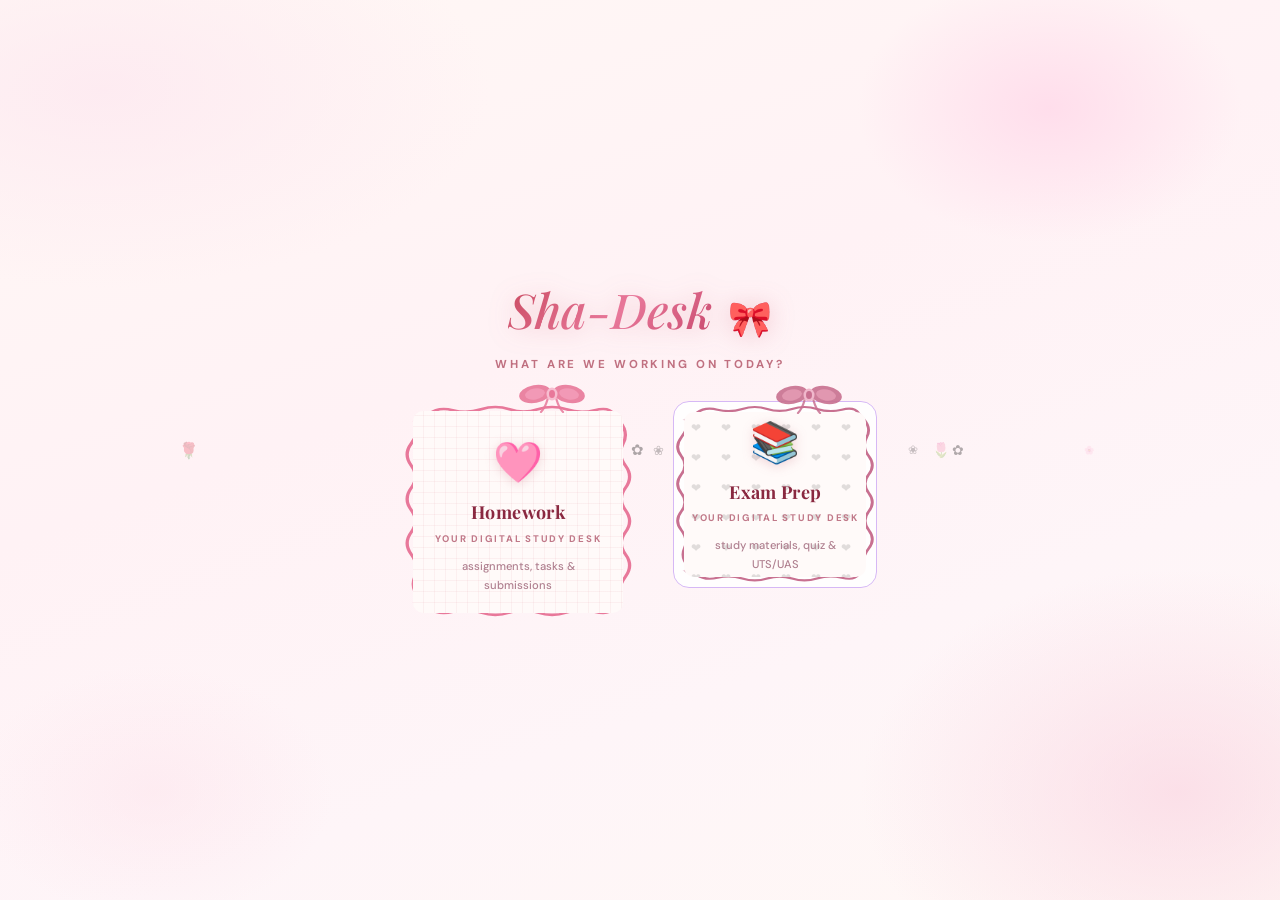
==== commit f11501da: "Update index.html" ====
--- a/index.html
+++ b/index.html
@@ -3,34 +3,50 @@
 <head>
 <meta charset="UTF-8">
 <meta name="viewport" content="width=device-width, initial-scale=1.0">
-<title>sha-nugas 🎀</title>
+<title>Sha-Desk 🎀</title>
 <link href="https://fonts.googleapis.com/css2?family=Playfair+Display:ital,wght@0,400;0,700;1,400&family=DM+Sans:wght@400;500;600;700&display=swap" rel="stylesheet">
 <style>
 /* ════════════════════════════════════════════
    CSS VARIABLES
 ════════════════════════════════════════════ */
 :root {
-  --pk:#e8789a; --pkm:#f4a7c0; --pkp:#fff0f5; --pkd:#f9d7e3; --cream:#fffaf9;
-  --td:#5a2d3e; --tm:#8b4c63; --tl:#b87a93;
-  --bdr:#f0c0d5; --shd:rgba(232,120,154,0.18);
-  --bg:#fff0f5; --bgc:#ffffffcc; --bgs:linear-gradient(160deg,#fff0f5 0%,#fce4ec55 100%);
-  --hbg:linear-gradient(180deg,#fff5f8ee 0%,transparent 100%);
-  --ex:#7c5cbf; --exm:#a98fd4; --exp:#f3eeff; --exd:#e8dcf8; --exb:#d4b8f5; --exs:rgba(124,92,191,0.18);
-}
+  /* HW Mode - Baby Pink / Light */
+  --pk:#f4a0bc; --pkm:#f7bdd0; --pkp:#fff5f9; --pkd:#fde8f0; --cream:#fffaf9;
+  --td:#5a2d3e; --tm:#9b5c72; --tl:#c4899d;
+  --bdr:#f9d0df; --shd:rgba(244,160,188,0.18);
+  --bg:#fff5f9; --bgc:#ffffffdd; --bgs:linear-gradient(160deg,#fff5f9 0%,#fde8f055 100%);
+  --hbg:linear-gradient(180deg,#fff8faf0 0%,transparent 100%);
+  /* Exam/Purple */
+  --ex:#9b6fd4; --exm:#b899e0; --exp:#f5eeff; --exd:#ecdcf8; --exb:#d6b8f5; --exs:rgba(155,111,212,0.18);
+}
+
+/* ── NIGHT MODE ── */
 body.night {
-  --pk:#e8789a; --pkm:#c4607a; --pkp:#2a1520; --pkd:#3d1e2a; --cream:#221018;
-  --td:#f0c0d5; --tm:#d48aa0; --tl:#9a5570;
-  --bdr:#5a2d3e; --shd:rgba(232,120,154,0.12);
-  --bg:#1e0f16; --bgc:rgba(45,20,32,0.85); --bgs:linear-gradient(160deg,#2a1520 0%,#3d1e2a55 100%);
-  --hbg:linear-gradient(180deg,#2a1520ee 0%,transparent 100%);
-  --ex:#a98fd4; --exm:#7c5cbf; --exp:#1a1228; --exd:#2a1e3d; --exb:#4a3570; --exs:rgba(124,92,191,0.12);
-}
+  --pk:#e8789a; --pkm:#c4607a; --pkp:#1e0f18; --pkd:#2e1522;
+  --cream:#18080f;
+  --td:#f5d0e0; --tm:#d490a8; --tl:#8a4060;
+  --bdr:#4a1e30; --shd:rgba(232,120,154,0.12);
+  --bg:#160810; --bgc:rgba(35,12,22,0.9); --bgs:linear-gradient(160deg,#1e0f18 0%,#2e152244 100%);
+  --hbg:linear-gradient(180deg,#1e0f18f0 0%,transparent 100%);
+  --ex:#b899e0; --exm:#9b6fd4; --exp:#120a1e; --exd:#1e1230; --exb:#3e2560; --exs:rgba(155,111,212,0.15);
+}
+
+/* ── EXAM MODE (light) ── */
 body.exam-mode:not(.night) {
-  --bg:#f3eeff; --bgs:linear-gradient(160deg,#f3eeff 0%,#e8dcf855 100%);
-  --hbg:linear-gradient(180deg,#f5f0ffee 0%,transparent 100%);
-  --bdr:#d4b8f5; --shd:rgba(124,92,191,0.18);
-  --pk:#7c5cbf; --pkm:#a98fd4; --pkp:#f3eeff; --pkd:#e8dcf8;
-  --td:#3a1e6e; --tm:#6a4aad; --tl:#9a7ac8;
+  --bg:#f2ecff; --bgs:linear-gradient(160deg,#f2ecff 0%,#e8d8f855 100%);
+  --hbg:linear-gradient(180deg,#f4efffee 0%,transparent 100%);
+  --bdr:#d6b8f5; --shd:rgba(155,111,212,0.18);
+  --pk:#9b6fd4; --pkm:#b899e0; --pkp:#f2ecff; --pkd:#e8d8f8;
+  --td:#2e1460; --tm:#6040b0; --tl:#9470c8;
+  --bgc:#f8f4ffee;
+}
+
+body.exam-mode.night {
+  --bg:#120a1e; --bgc:rgba(28,16,45,0.92); --bgs:linear-gradient(160deg,#1a0e2e 0%,#22103a55 100%);
+  --hbg:linear-gradient(180deg,#1a0e2ef0 0%,transparent 100%);
+  --bdr:#3e2560; --shd:rgba(155,111,212,0.15);
+  --pk:#b899e0; --pkm:#9b6fd4; --pkp:#120a1e; --pkd:#1e1230;
+  --td:#e0ccf8; --tm:#b899e0; --tl:#7850a8;
 }
 
 /* ════════════════════════════════════════════
@@ -38,12 +54,45 @@
 ════════════════════════════════════════════ */
 *{margin:0;padding:0;box-sizing:border-box;}
 body{font-family:'DM Sans',sans-serif;font-weight:500;background:var(--bg);min-height:100vh;display:flex;flex-direction:column;overflow-x:hidden;transition:background .35s,color .35s;}
+
+/* ── COQUETTE WALLPAPER ── */
 body::before{content:'';position:fixed;inset:0;pointer-events:none;z-index:0;transition:opacity .35s;}
-body:not(.night)::before{background:radial-gradient(ellipse 60% 40% at 10% 10%,#fce4ec88 0%,transparent 60%),radial-gradient(ellipse 50% 50% at 90% 90%,#f8bbd088 0%,transparent 60%),url("data:image/svg+xml,%3Csvg xmlns='http://www.w3.org/2000/svg' width='150' height='150'%3E%3Ctext x='10' y='38' font-size='28' opacity='0.09' transform='rotate(-20,10,38)'%3E%F0%9F%8E%80%3C/text%3E%3Ctext x='85' y='65' font-size='22' opacity='0.08' transform='rotate(15,85,65)'%3E%F0%9F%8C%B8%3C/text%3E%3Ctext x='35' y='100' font-size='18' opacity='0.08' transform='rotate(-10,35,100)'%3E%F0%9F%92%95%3C/text%3E%3Ctext x='105' y='130' font-size='24' opacity='0.09' transform='rotate(25,105,130)'%3E%F0%9F%8E%80%3C/text%3E%3Ctext x='5' y='140' font-size='16' opacity='0.07' transform='rotate(-30,5,140)'%3E%F0%9F%8C%B7%3C/text%3E%3C/svg%3E");}
-body.night::before{background:radial-gradient(ellipse 60% 40% at 10% 10%,#3d1e2a66 0%,transparent 60%),radial-gradient(ellipse 50% 50% at 90% 90%,#5a2d3e44 0%,transparent 60%);}
-body.exam-mode:not(.night)::before{background:radial-gradient(ellipse 60% 40% at 10% 10%,#e0d0ff88 0%,transparent 60%),radial-gradient(ellipse 50% 50% at 90% 90%,#d4b8f588 0%,transparent 60%),url("data:image/svg+xml,%3Csvg xmlns='http://www.w3.org/2000/svg' width='150' height='150'%3E%3Ctext x='10' y='38' font-size='26' opacity='0.08' transform='rotate(-20,10,38)'%3E%F0%9F%93%9A%3C/text%3E%3Ctext x='85' y='65' font-size='20' opacity='0.07' transform='rotate(15,85,65)'%3E%E2%AD%90%3C/text%3E%3Ctext x='35' y='100' font-size='18' opacity='0.07' transform='rotate(-10,35,100)'%3E%F0%9F%93%9D%3C/text%3E%3Ctext x='105' y='130' font-size='22' opacity='0.08' transform='rotate(25,105,130)'%3E%F0%9F%8E%AF%3C/text%3E%3C/svg%3E");}
-
-.ribbon{position:fixed;font-size:1.4rem;opacity:.15;pointer-events:none;animation:float 6s ease-in-out infinite;}
+
+/* HW mode wallpaper - light coquette pink WITH motifs */
+body:not(.exam-mode):not(.night)::before{
+  background:
+    radial-gradient(ellipse 55% 35% at 8% 8%,#fde8f0bb 0%,transparent 55%),
+    radial-gradient(ellipse 45% 45% at 92% 92%,#f9d0df99 0%,transparent 55%),
+    radial-gradient(ellipse 30% 30% at 50% 50%,#fff0f888 0%,transparent 70%),
+    url("data:image/svg+xml,%3Csvg xmlns='http://www.w3.org/2000/svg' width='200' height='200'%3E%3Ctext x='10' y='38' font-size='22' opacity='0.13' transform='rotate(-18,10,38)'%3E%F0%9F%8E%80%3C/text%3E%3Ctext x='85' y='22' font-size='14' opacity='0.11' transform='rotate(10,85,22)'%3E%F0%9F%8C%B8%3C/text%3E%3Ctext x='152' y='50' font-size='17' opacity='0.10' transform='rotate(20,152,50)'%3E%F0%9F%AA%9E%3C/text%3E%3Ctext x='38' y='88' font-size='15' opacity='0.11' transform='rotate(-12,38,88)'%3E%F0%9F%8E%80%3C/text%3E%3Ctext x='120' y='92' font-size='12' opacity='0.09' transform='rotate(8,120,92)'%3E%F0%9F%8C%B7%3C/text%3E%3Ctext x='178' y='105' font-size='19' opacity='0.12' transform='rotate(-25,178,105)'%3E%F0%9F%AA%9E%3C/text%3E%3Ctext x='18' y='140' font-size='14' opacity='0.10' transform='rotate(15,18,140)'%3E%F0%9F%8C%B8%3C/text%3E%3Ctext x='95' y='152' font-size='23' opacity='0.12' transform='rotate(-8,95,152)'%3E%F0%9F%8E%80%3C/text%3E%3Ctext x='162' y='155' font-size='12' opacity='0.09' transform='rotate(22,162,155)'%3E%F0%9F%8C%B9%3C/text%3E%3Ctext x='50' y='188' font-size='17' opacity='0.11' transform='rotate(-5,50,188)'%3E%F0%9F%AA%9E%3C/text%3E%3Ctext x='132' y='195' font-size='15' opacity='0.10' transform='rotate(12,132,195)'%3E%F0%9F%8C%B8%3C/text%3E%3Ctext x='65' y='62' font-size='11' opacity='0.09' transform='rotate(5,65,62)'%3E%F0%9F%92%9C%3C/text%3E%3Ctext x='142' y='130' font-size='13' opacity='0.09' transform='rotate(-15,142,130)'%3E%F0%9F%AA%B9%3C/text%3E%3C/svg%3E");
+}
+
+/* EXAM mode wallpaper - bold purple coquette WITH motifs */
+body.exam-mode:not(.night)::before{
+  background:
+    radial-gradient(ellipse 55% 35% at 8% 8%,#e8d8f8bb 0%,transparent 55%),
+    radial-gradient(ellipse 45% 45% at 92% 92%,#d6b8f599 0%,transparent 55%),
+    radial-gradient(ellipse 30% 30% at 50% 50%,#f0e8ff88 0%,transparent 70%),
+    url("data:image/svg+xml,%3Csvg xmlns='http://www.w3.org/2000/svg' width='200' height='200'%3E%3Ctext x='10' y='38' font-size='22' opacity='0.13' transform='rotate(-18,10,38)'%3E%F0%9F%93%9A%3C/text%3E%3Ctext x='85' y='22' font-size='14' opacity='0.11' transform='rotate(10,85,22)'%3E%E2%AD%90%3C/text%3E%3Ctext x='152' y='50' font-size='17' opacity='0.10' transform='rotate(20,152,50)'%3E%F0%9F%AA%84%3C/text%3E%3Ctext x='38' y='88' font-size='15' opacity='0.11' transform='rotate(-12,38,88)'%3E%F0%9F%93%9D%3C/text%3E%3Ctext x='120' y='92' font-size='12' opacity='0.09' transform='rotate(8,120,92)'%3E%E2%AD%90%3C/text%3E%3Ctext x='178' y='105' font-size='19' opacity='0.12' transform='rotate(-25,178,105)'%3E%F0%9F%AA%84%3C/text%3E%3Ctext x='18' y='140' font-size='14' opacity='0.10' transform='rotate(15,18,140)'%3E%F0%9F%8E%AF%3C/text%3E%3Ctext x='95' y='152' font-size='23' opacity='0.12' transform='rotate(-8,95,152)'%3E%F0%9F%93%9A%3C/text%3E%3Ctext x='162' y='155' font-size='12' opacity='0.09' transform='rotate(22,162,155)'%3E%E2%AD%90%3C/text%3E%3Ctext x='50' y='188' font-size='17' opacity='0.11' transform='rotate(-5,50,188)'%3E%F0%9F%AA%84%3C/text%3E%3Ctext x='132' y='195' font-size='15' opacity='0.10' transform='rotate(12,132,195)'%3E%F0%9F%8E%AF%3C/text%3E%3Ctext x='65' y='62' font-size='11' opacity='0.09' transform='rotate(5,65,62)'%3E%F0%9F%92%9C%3C/text%3E%3Ctext x='142' y='130' font-size='13' opacity='0.09' transform='rotate(-15,142,130)'%3E%F0%9F%8C%99%3C/text%3E%3C/svg%3E");
+}
+
+/* Night HW wallpaper - dark but WITH motifs */
+body.night:not(.exam-mode)::before{
+  background:
+    radial-gradient(ellipse 60% 40% at 10% 10%,#2e152244 0%,transparent 60%),
+    radial-gradient(ellipse 50% 50% at 90% 90%,#3d1a2833 0%,transparent 60%),
+    url("data:image/svg+xml,%3Csvg xmlns='http://www.w3.org/2000/svg' width='200' height='200'%3E%3Ctext x='10' y='38' font-size='22' opacity='0.09' transform='rotate(-18,10,38)'%3E%F0%9F%8E%80%3C/text%3E%3Ctext x='85' y='22' font-size='14' opacity='0.07' transform='rotate(10,85,22)'%3E%F0%9F%8C%B8%3C/text%3E%3Ctext x='152' y='50' font-size='17' opacity='0.07' transform='rotate(20,152,50)'%3E%F0%9F%AA%9E%3C/text%3E%3Ctext x='38' y='88' font-size='15' opacity='0.08' transform='rotate(-12,38,88)'%3E%F0%9F%8E%80%3C/text%3E%3Ctext x='120' y='92' font-size='12' opacity='0.06' transform='rotate(8,120,92)'%3E%F0%9F%8C%B7%3C/text%3E%3Ctext x='178' y='105' font-size='19' opacity='0.08' transform='rotate(-25,178,105)'%3E%F0%9F%AA%9E%3C/text%3E%3Ctext x='18' y='140' font-size='14' opacity='0.07' transform='rotate(15,18,140)'%3E%F0%9F%8C%B8%3C/text%3E%3Ctext x='95' y='152' font-size='23' opacity='0.09' transform='rotate(-8,95,152)'%3E%F0%9F%8E%80%3C/text%3E%3Ctext x='162' y='155' font-size='12' opacity='0.06' transform='rotate(22,162,155)'%3E%F0%9F%8C%B9%3C/text%3E%3Ctext x='50' y='188' font-size='17' opacity='0.08' transform='rotate(-5,50,188)'%3E%F0%9F%AA%9E%3C/text%3E%3Ctext x='132' y='195' font-size='15' opacity='0.07' transform='rotate(12,132,195)'%3E%F0%9F%8C%B8%3C/text%3E%3C/svg%3E");
+}
+
+/* Night EXAM wallpaper - dark purple WITH motifs */
+body.exam-mode.night::before{
+  background:
+    radial-gradient(ellipse 60% 40% at 10% 10%,#2a155044 0%,transparent 60%),
+    radial-gradient(ellipse 50% 50% at 90% 90%,#3e256033 0%,transparent 60%),
+    url("data:image/svg+xml,%3Csvg xmlns='http://www.w3.org/2000/svg' width='200' height='200'%3E%3Ctext x='10' y='38' font-size='22' opacity='0.09' transform='rotate(-18,10,38)'%3E%F0%9F%93%9A%3C/text%3E%3Ctext x='85' y='22' font-size='14' opacity='0.07' transform='rotate(10,85,22)'%3E%E2%AD%90%3C/text%3E%3Ctext x='152' y='50' font-size='17' opacity='0.07' transform='rotate(20,152,50)'%3E%F0%9F%AA%84%3C/text%3E%3Ctext x='38' y='88' font-size='15' opacity='0.08' transform='rotate(-12,38,88)'%3E%F0%9F%93%9D%3C/text%3E%3Ctext x='120' y='92' font-size='12' opacity='0.06' transform='rotate(8,120,92)'%3E%E2%AD%90%3C/text%3E%3Ctext x='178' y='105' font-size='19' opacity='0.08' transform='rotate(-25,178,105)'%3E%F0%9F%AA%84%3C/text%3E%3Ctext x='18' y='140' font-size='14' opacity='0.07' transform='rotate(15,18,140)'%3E%F0%9F%8E%AF%3C/text%3E%3Ctext x='95' y='152' font-size='23' opacity='0.09' transform='rotate(-8,95,152)'%3E%F0%9F%93%9A%3C/text%3E%3Ctext x='162' y='155' font-size='12' opacity='0.06' transform='rotate(22,162,155)'%3E%E2%AD%90%3C/text%3E%3Ctext x='50' y='188' font-size='17' opacity='0.08' transform='rotate(-5,50,188)'%3E%F0%9F%AA%84%3C/text%3E%3Ctext x='132' y='195' font-size='15' opacity='0.07' transform='rotate(12,132,195)'%3E%F0%9F%8E%AF%3C/text%3E%3C/svg%3E");
+}
+
+.ribbon{position:fixed;font-size:1.4rem;opacity:.18;pointer-events:none;animation:float 6s ease-in-out infinite;}
 .ribbon:nth-child(1){top:5%;left:3%;animation-delay:0s}
 .ribbon:nth-child(2){top:15%;right:5%;animation-delay:1.5s}
 .ribbon:nth-child(3){bottom:20%;left:2%;animation-delay:3s}
@@ -51,80 +100,147 @@
 @keyframes float{0%,100%{transform:translateY(0) rotate(-5deg)}50%{transform:translateY(-12px) rotate(5deg)}}
 
 /* ════════════════════════════════════════════
-   MODE SELECTOR  — full-screen overlay with animation
+   MODE SELECTOR — CLEAN COQUETTE
+   Warm cream background, wavy ribbon SVG
+   borders, bow accent, gingham vs hearts motif
 ════════════════════════════════════════════ */
+@keyframes msFadeIn{from{opacity:0}to{opacity:1}}
+@keyframes msLogoIn{from{opacity:0;transform:translateY(-22px) scale(.88)}to{opacity:1;transform:none}}
+@keyframes msFadeUp{from{opacity:0;transform:translateY(12px)}to{opacity:1;transform:none}}
+@keyframes bowSway{0%,100%{transform:translateX(-50%) rotate(-5deg) scale(1)}50%{transform:translateX(-50%) rotate(5deg) scale(1.06)}}
+@keyframes bowSwayR{0%,100%{transform:translateX(-50%) rotate(4deg) scale(1)}50%{transform:translateX(-50%) rotate(-4deg) scale(1.06)}}
+@keyframes floatDot{0%,100%{transform:translateY(0)}50%{transform:translateY(-8px)}}
+
 #mode-selector{
   position:fixed;inset:0;z-index:800;
   display:flex;align-items:center;justify-content:center;
-  background:linear-gradient(145deg,#fff0f5 0%,#fce4ec 40%,#f3eeff 100%);
   animation:msFadeIn .5s ease;
+  overflow:hidden;
 }
 #mode-selector.hidden{display:none;}
-@keyframes msFadeIn{from{opacity:0}to{opacity:1}}
-
-/* floating deco bubbles */
-#mode-selector::before,#mode-selector::after{
-  content:'';position:absolute;border-radius:50%;pointer-events:none;
-  animation:blobFloat 8s ease-in-out infinite;
-}
-#mode-selector::before{width:400px;height:400px;background:radial-gradient(circle,#fce4ec88,transparent);top:-100px;left:-100px;animation-delay:0s;}
-#mode-selector::after{width:350px;height:350px;background:radial-gradient(circle,#e8dcf888,transparent);bottom:-80px;right:-80px;animation-delay:4s;}
-@keyframes blobFloat{0%,100%{transform:scale(1) translate(0,0)}50%{transform:scale(1.1) translate(20px,-20px)}}
-
-.ms-inner{display:flex;flex-direction:column;align-items:center;gap:2rem;position:relative;z-index:1;}
+
+/* Warm cream coquette wallpaper — same motif style as rest of app */
+#mode-selector::before{
+  content:'';position:absolute;inset:0;z-index:0;pointer-events:none;
+  background:
+    radial-gradient(ellipse 55% 40% at 8% 10%,#fde8f0cc 0%,transparent 55%),
+    radial-gradient(ellipse 45% 45% at 92% 88%,#f9d0df99 0%,transparent 55%),
+    radial-gradient(ellipse 30% 30% at 82% 12%,#ffd6e8bb 0%,transparent 50%),
+    radial-gradient(ellipse 28% 28% at 12% 88%,#fde4ec88 0%,transparent 50%),
+    linear-gradient(160deg,#fff8f5 0%,#fff2f5 40%,#fef5f8 70%,#fff8f5 100%),
+    url("data:image/svg+xml,%3Csvg xmlns='http://www.w3.org/2000/svg' width='200' height='200'%3E%3Ctext x='10' y='38' font-size='22' opacity='0.10' transform='rotate(-18,10,38)'%3E%F0%9F%8E%80%3C/text%3E%3Ctext x='85' y='22' font-size='14' opacity='0.08' transform='rotate(10,85,22)'%3E%F0%9F%8C%B8%3C/text%3E%3Ctext x='152' y='50' font-size='17' opacity='0.08' transform='rotate(20,152,50)'%3E%F0%9F%AA%9E%3C/text%3E%3Ctext x='38' y='88' font-size='15' opacity='0.09' transform='rotate(-12,38,88)'%3E%F0%9F%8C%B7%3C/text%3E%3Ctext x='120' y='92' font-size='12' opacity='0.07' transform='rotate(8,120,92)'%3E%F0%9F%92%95%3C/text%3E%3Ctext x='178' y='105' font-size='19' opacity='0.09' transform='rotate(-25,178,105)'%3E%F0%9F%AA%9E%3C/text%3E%3Ctext x='18' y='140' font-size='14' opacity='0.08' transform='rotate(15,18,140)'%3E%F0%9F%8C%B8%3C/text%3E%3Ctext x='95' y='152' font-size='23' opacity='0.09' transform='rotate(-8,95,152)'%3E%F0%9F%8E%80%3C/text%3E%3Ctext x='162' y='155' font-size='12' opacity='0.07' transform='rotate(22,162,155)'%3E%F0%9F%8C%B9%3C/text%3E%3Ctext x='50' y='188' font-size='17' opacity='0.08' transform='rotate(-5,50,188)'%3E%F0%9F%AA%9E%3C/text%3E%3Ctext x='132' y='195' font-size='15' opacity='0.08' transform='rotate(12,132,195)'%3E%F0%9F%8C%B8%3C/text%3E%3C/svg%3E");
+}
+
+#mode-selector::after{content:none;}
+
+.ms-inner{
+  display:flex;flex-direction:column;align-items:center;gap:1.8rem;
+  position:relative;z-index:2;
+}
+
+/* Logo */
 .ms-logo{
   font-family:'Playfair Display',serif;font-style:italic;font-size:3rem;
-  color:var(--pk);text-shadow:0 4px 24px #f4a7c055;
+  background:linear-gradient(135deg,#c8485e 0%,#e8789a 45%,#b83055 100%);
+  -webkit-background-clip:text;-webkit-text-fill-color:transparent;background-clip:text;
+  filter:drop-shadow(0 2px 12px rgba(200,72,94,.25));
   animation:msLogoIn .7s cubic-bezier(.34,1.56,.64,1) .1s both;
 }
-@keyframes msLogoIn{from{opacity:0;transform:translateY(-30px) scale(.8)}to{opacity:1;transform:none}}
+.ms-logo-bow{
+  display:inline-block;-webkit-text-fill-color:initial;filter:none;
+  font-style:normal;font-size:2.2rem;vertical-align:middle;margin-left:.1em;
+  animation:floatDot 3s ease-in-out infinite;
+}
 .ms-sub{
-  font-size:.8rem;letter-spacing:.22em;text-transform:uppercase;color:var(--tl);font-weight:700;
-  animation:msFadeUp .6s ease .3s both;
-}
-@keyframes msFadeUp{from{opacity:0;transform:translateY(12px)}to{opacity:1;transform:none}}
-
-.ms-cards{display:flex;gap:2rem;animation:msFadeUp .6s ease .45s both;}
+  font-size:.72rem;letter-spacing:.25em;text-transform:uppercase;
+  color:#c07080;font-weight:700;margin-top:-.8rem;
+  animation:msFadeUp .55s ease .3s both;
+}
+
+/* Cards row */
+.ms-cards{display:flex;gap:2.5rem;animation:msFadeUp .6s ease .45s both;align-items:flex-start;}
+
+/* ── BASE card: clean cream, ribbon SVG border, bow on top ── */
 .ms-card{
-  display:flex;flex-direction:column;align-items:center;gap:1.1rem;
-  padding:2.2rem 2.8rem;border-radius:28px;cursor:pointer;
-  transition:all .3s cubic-bezier(.34,1.56,.64,1);
-  background:rgba(255,255,255,.85);backdrop-filter:blur(12px);
-  border:2px solid transparent;box-shadow:0 8px 32px rgba(0,0,0,.08);
-  min-width:180px;position:relative;overflow:hidden;
-}
-.ms-card::before{content:'';position:absolute;inset:0;opacity:0;transition:opacity .3s;border-radius:26px;}
-.ms-card:hover{transform:translateY(-10px) scale(1.03);box-shadow:0 20px 60px rgba(0,0,0,.15);}
-.ms-card.hw-card{border-color:#f4a7c0;}
-.ms-card.hw-card::before{background:linear-gradient(135deg,#fff0f5,#fce4ec);}
-.ms-card.hw-card:hover{border-color:#e8789a;box-shadow:0 20px 60px rgba(232,120,154,.3);}
-.ms-card.hw-card:hover::before{opacity:1;}
-.ms-card.exam-card{border-color:#d4b8f5;}
-.ms-card.exam-card::before{background:linear-gradient(135deg,#f3eeff,#e8dcf8);}
-.ms-card.exam-card:hover{border-color:#7c5cbf;box-shadow:0 20px 60px rgba(124,92,191,.3);}
-.ms-card.exam-card:hover::before{opacity:1;}
-.ms-card-icon{font-size:3rem;position:relative;z-index:1;filter:drop-shadow(0 4px 8px rgba(0,0,0,.12));}
-.ms-card-title{font-family:'Playfair Display',serif;font-size:1.15rem;font-weight:700;position:relative;z-index:1;}
-.ms-card.hw-card .ms-card-title{color:#e8789a;}
-.ms-card.exam-card .ms-card-title{color:#7c5cbf;}
-.ms-card-desc{font-size:.73rem;color:var(--tl);text-align:center;line-height:1.6;max-width:130px;position:relative;z-index:1;font-weight:500;}
-.ms-divider{display:flex;align-items:center;gap:1rem;color:var(--tl);font-size:.72rem;font-weight:700;letter-spacing:.1em;text-transform:uppercase;}
-.ms-divider::before,.ms-divider::after{content:'';flex:1;height:1px;background:var(--bdr);}
+  position:relative;cursor:pointer;
+  /* Card background itself — padding inner */
+  display:flex;flex-direction:column;align-items:center;
+  gap:.75rem;padding:2.2rem 2rem 1.8rem;
+  /* No border-radius — the SVG frame handles the shape */
+  background:transparent;
+  transition:transform .3s cubic-bezier(.34,1.56,.64,1),filter .3s;
+  min-width:195px;
+}
+.ms-card:hover{transform:translateY(-10px) scale(1.03);filter:drop-shadow(0 14px 28px rgba(180,60,80,.22));}
+
+/* SVG ribbon frame — absolutely positioned, fills card */
+.ms-card-frame{position:absolute;inset:0;width:100%;height:100%;pointer-events:none;z-index:0;overflow:visible;}
+
+/* Bow on top center */
+.ms-card-bow{
+  position:absolute;top:-26px;left:50%;
+  pointer-events:none;z-index:3;
+  animation:bowSway 4s ease-in-out infinite;
+}
+.ms-card.exam-card .ms-card-bow{animation:bowSwayR 4.3s ease-in-out infinite .5s;}
+
+/* Card content z-index above frame */
+.ms-card-icon,.ms-card-title,.ms-card-tagline,.ms-card-desc{position:relative;z-index:2;}
+
+/* Inner card bg — placed above frame */
+.ms-card-bg{
+  position:absolute;inset:10px;border-radius:10px;z-index:1;pointer-events:none;
+}
+/* HW: gingham pattern */
+.ms-card.hw-card .ms-card-bg{
+  background:
+    repeating-linear-gradient(0deg,transparent,transparent 10px,rgba(200,72,94,.06) 10px,rgba(200,72,94,.06) 11px),
+    repeating-linear-gradient(90deg,transparent,transparent 10px,rgba(200,72,94,.06) 10px,rgba(200,72,94,.06) 11px),
+    #fffaf9;
+}
+/* Exam: small hearts scattered */
+.ms-card.exam-card .ms-card-bg{
+  background:
+    url("data:image/svg+xml,%3Csvg xmlns='http://www.w3.org/2000/svg' width='30' height='30'%3E%3Ctext x='7' y='20' font-size='12' opacity='0.12'%3E%E2%9D%A4%3C/text%3E%3C/svg%3E"),
+    #fffaf9;
+}
+
+.ms-card-icon{font-size:2.5rem;filter:drop-shadow(0 2px 6px rgba(180,60,80,.2));}
+.ms-card-title{
+  font-family:'Playfair Display',serif;font-size:1.12rem;font-weight:700;
+  color:#8a2840;letter-spacing:.02em;
+}
+.ms-card-tagline{
+  font-size:.6rem;letter-spacing:.18em;text-transform:uppercase;
+  color:#c07888;font-weight:700;margin-top:-.2rem;
+}
+.ms-card-desc{font-size:.7rem;color:#b08090;text-align:center;line-height:1.65;max-width:135px;font-weight:500;}
+
+/* Falling petals */
+.ms-petal{
+  position:absolute;z-index:1;pointer-events:none;
+  animation:msPetal linear infinite;
+}
+@keyframes msPetal{
+  0%{transform:translateY(-10px) rotate(0deg);opacity:0;}
+  8%{opacity:.28;}92%{opacity:.15;}
+  100%{transform:translateY(102vh) translateX(40px) rotate(480deg);opacity:0;}
+}
 
 /* ════════════════════════════════════════════
    HEADER
 ════════════════════════════════════════════ */
 header{position:relative;z-index:10;display:flex;align-items:center;padding:.85rem 1.2rem;border-bottom:1.5px solid var(--bdr);background:var(--hbg);backdrop-filter:blur(8px);gap:.8rem;transition:background .35s,border-color .35s;}
 .header-center{flex:1;text-align:center;}
-.logo{font-family:'Playfair Display',serif;font-style:italic;font-size:2.1rem;color:var(--pk);text-shadow:0 2px 16px #f4a7c066;}
+.logo{font-family:'Playfair Display',serif;font-style:italic;font-size:2.1rem;color:var(--pk);text-shadow:0 2px 16px rgba(244,160,188,.4);}
 .logo span{color:var(--tm);font-style:normal;font-size:1.3rem;vertical-align:middle;}
 .tagline{font-size:.78rem;color:var(--tm);letter-spacing:.15em;text-transform:uppercase;margin-top:.15rem;font-weight:700;}
 .mode-badge{display:inline-flex;align-items:center;gap:.35rem;padding:.18rem .7rem;border-radius:99px;font-size:.65rem;font-weight:800;letter-spacing:.12em;text-transform:uppercase;cursor:pointer;transition:all .2s;margin-top:.2rem;}
-.mode-badge.hw{background:#fff0f5;color:#e8789a;border:1.5px solid #f4a7c0;}
-.mode-badge.exam{background:#f3eeff;color:#7c5cbf;border:1.5px solid #d4b8f5;}
+.mode-badge.hw{background:#fde8f0;color:#e8789a;border:1.5px solid #f9d0df;}
+.mode-badge.exam{background:#e8d8f8;color:#9b6fd4;border:1.5px solid #d6b8f5;}
 .mode-badge:hover{transform:scale(1.06);}
 .icon-btn{background:none;border:1.5px solid var(--bdr);border-radius:10px;cursor:pointer;padding:.38rem .52rem;font-size:1rem;color:var(--tl);transition:all .2s;flex-shrink:0;line-height:1;display:flex;align-items:center;justify-content:center;}
-.icon-btn:hover{background:#fce4ec55;border-color:var(--pkm);color:var(--pk);}
+.icon-btn:hover{background:var(--pkd);border-color:var(--pkm);color:var(--pk);}
 
 /* ════════════════════════════════════════════
    LAYOUT
@@ -149,10 +265,8 @@
 
 .matkul-row{width:100%;}
 .matkul-hdr{display:flex;align-items:center;gap:.4rem;padding:.55rem .6rem;border-radius:10px;border:1.5px solid transparent;background:transparent;cursor:pointer;width:100%;text-align:left;transition:all .18s;}
-.matkul-hdr:hover{background:#fce4ec55;border-color:var(--bdr);}
-.matkul-hdr.open{background:#fce4ec88;border-color:var(--bdr);}
-body.exam-mode .matkul-hdr:hover{background:rgba(124,92,191,.1);}
-body.exam-mode .matkul-hdr.open{background:rgba(124,92,191,.15);}
+.matkul-hdr:hover{background:var(--pkd);border-color:var(--bdr);}
+.matkul-hdr.open{background:var(--pkd);border-color:var(--bdr);}
 .matkul-chev{font-size:.6rem;color:var(--tl);transition:transform .2s;flex-shrink:0;}
 .matkul-hdr.open .matkul-chev{transform:rotate(90deg);}
 .matkul-icon{font-size:1rem;flex-shrink:0;}
@@ -161,55 +275,140 @@
 .matkul-acts{display:none;gap:2px;}
 .matkul-hdr:hover .matkul-acts{display:flex;}
 .matkul-act{background:none;border:none;cursor:pointer;padding:2px 5px;border-radius:6px;font-size:.72rem;color:var(--tl);transition:.15s;}
-.matkul-act:hover{background:#fce4ec;color:var(--pk);}
+.matkul-act:hover{background:var(--pkd);color:var(--pk);}
 .gdrive-btn{background:none;border:none;cursor:pointer;font-size:.85rem;padding:1px 4px;border-radius:6px;transition:.15s;flex-shrink:0;opacity:.4;line-height:1;}
-.gdrive-btn:hover{background:#fce4ec;opacity:1;}
+.gdrive-btn:hover{background:var(--pkd);opacity:1;}
 .gdrive-btn.has-link{opacity:1;}
 
 .subfolder-list{padding-left:1.4rem;display:flex;flex-direction:column;gap:.15rem;margin:.15rem 0 .2rem;animation:fadeIn .2s ease;}
 .sfbtn{display:flex;align-items:center;gap:.4rem;padding:.45rem .65rem;border-radius:9px;border:1.5px solid transparent;background:transparent;cursor:pointer;font-family:'DM Sans',sans-serif;font-size:.8rem;font-weight:600;color:var(--tm);text-align:left;transition:all .15s;width:100%;position:relative;}
-.sfbtn:hover{background:#fff0f5;border-color:var(--bdr);color:var(--pk);}
-.sfbtn.active{background:linear-gradient(135deg,#fff0f5,#fce4ec);border-color:var(--pkm);color:var(--pk);font-weight:700;box-shadow:0 2px 8px var(--shd);}
+.sfbtn:hover{background:var(--pkd);border-color:var(--bdr);color:var(--pk);}
+.sfbtn.active{background:linear-gradient(135deg,var(--pkp),var(--pkd));border-color:var(--pkm);color:var(--pk);font-weight:700;box-shadow:0 2px 8px var(--shd);}
 .sfbtn.pinned-f{border-left:3px solid #f4c23a!important;}
-body.exam-mode .sfbtn:hover{background:#f3eeff;border-color:var(--exb);color:var(--ex);}
-body.exam-mode .sfbtn.active{background:linear-gradient(135deg,#f3eeff,#e8dcf8);border-color:var(--exm);color:var(--ex);box-shadow:0 2px 8px var(--exs);}
+
+body.exam-mode .sfbtn:hover{background:var(--exd);border-color:var(--exb);color:var(--ex);}
+body.exam-mode .sfbtn.active{background:linear-gradient(135deg,var(--exp),var(--exd));border-color:var(--exm);color:var(--ex);box-shadow:0 2px 8px var(--exs);}
+
 .sf-icon{font-size:.82rem;flex-shrink:0;}
 .sf-name{flex:1;overflow:hidden;text-overflow:ellipsis;white-space:nowrap;min-width:0;max-width:100px;}
-/* TOOLTIP for long names */
 .sf-tooltip{display:none;position:absolute;left:calc(100% + 8px);top:50%;transform:translateY(-50%);background:rgba(40,15,28,.95);color:#f0c0d5;padding:.32rem .75rem;border-radius:9px;font-size:.73rem;white-space:nowrap;z-index:999;pointer-events:none;box-shadow:0 4px 16px rgba(0,0,0,.28);border:1px solid #5a2d3e;}
 body.exam-mode .sf-tooltip{background:rgba(20,10,40,.95);color:#d4b8f5;border-color:#4a3570;}
 .sfbtn:hover .sf-tooltip{display:block;}
 .sf-del{background:none;border:none;cursor:pointer;color:var(--tl);font-size:.68rem;padding:2px 5px;border-radius:5px;display:none;transition:.15s;flex-shrink:0;}
 .sfbtn:hover .sf-del{display:block;}
-.sf-del:hover{background:#fce4ec;color:var(--pk);}
-
-/* status dot in sidebar */
+.sf-del:hover{background:var(--pkd);color:var(--pk);}
+
 .sb-status-dot{width:7px;height:7px;border-radius:50%;flex-shrink:0;}
 .sb-status-dot.untouched{background:#e05555;}
 .sb-status-dot.on-progress{background:#f4c23a;}
 .sb-status-dot.done{background:#5a9fe0;}
 .sb-status-dot.submitted{background:#5ec47e;}
-/* exam type mini-badge */
+
 .exam-type-mini{font-size:.56rem;font-weight:800;padding:.04rem .3rem;border-radius:99px;flex-shrink:0;}
 .exam-type-mini.quiz{background:#fff3cd;color:#856404;}
 .exam-type-mini.uts{background:#cff4fc;color:#0c5460;}
 .exam-type-mini.uas{background:#d1e7dd;color:#0f5132;}
 
 .add-sf-btn{display:flex;align-items:center;gap:.4rem;padding:.35rem .65rem;border-radius:9px;border:1.5px dashed var(--pkm);background:transparent;cursor:pointer;font-family:'DM Sans',sans-serif;font-size:.76rem;font-weight:600;color:var(--tl);transition:all .15s;width:100%;}
-.add-sf-btn:hover{background:#fff0f5;color:var(--pk);border-color:var(--pk);}
+.add-sf-btn:hover{background:var(--pkd);color:var(--pk);border-color:var(--pk);}
 body.exam-mode .add-sf-btn{border-color:var(--exm);}
-body.exam-mode .add-sf-btn:hover{background:#f3eeff;color:var(--ex);border-color:var(--ex);}
+body.exam-mode .add-sf-btn:hover{background:var(--exd);color:var(--ex);border-color:var(--ex);}
+
 .add-matkul-btn{display:flex;align-items:center;gap:.5rem;padding:.6rem .75rem;border-radius:12px;border:1.5px dashed var(--pkm);background:transparent;cursor:pointer;font-family:'DM Sans',sans-serif;font-size:.83rem;font-weight:600;color:var(--tl);transition:all .2s;margin-top:.5rem;width:100%;}
-.add-matkul-btn:hover{background:#fff0f5;color:var(--pk);border-color:var(--pk);}
-.cal-sidebar-btn{display:flex;align-items:center;gap:.5rem;padding:.5rem .75rem;border-radius:12px;border:1.5px solid #d4b8f5;background:transparent;cursor:pointer;font-family:'DM Sans',sans-serif;font-size:.8rem;font-weight:700;color:#7c5cbf;transition:all .2s;margin-top:.3rem;width:100%;}
-.cal-sidebar-btn:hover{background:#f3eeff;}
+.add-matkul-btn:hover{background:var(--pkd);color:var(--pk);border-color:var(--pk);}
+.cal-sidebar-btn{display:flex;align-items:center;gap:.5rem;padding:.5rem .75rem;border-radius:12px;border:1.5px solid var(--exb);background:transparent;cursor:pointer;font-family:'DM Sans',sans-serif;font-size:.8rem;font-weight:700;color:var(--ex);transition:all .2s;margin-top:.3rem;width:100%;}
+.cal-sidebar-btn:hover{background:var(--exd);}
 
 /* ════════════════════════════════════════════
-   CONTEXT MENU
+   COQUETTE DATE & TIME PICKER STYLING
+   Native pickers are styled where CSS allows,
+   plus a custom overlay for a coquette look
 ════════════════════════════════════════════ */
+/* Style the date/time inputs themselves */
+input[type="date"],input[type="time"]{
+  color-scheme:light;
+  font-family:'DM Sans',sans-serif;
+}
+/* Custom date picker overlay wrapper */
+.date-picker-wrap{position:relative;display:inline-flex;align-items:center;}
+.date-picker-wrap input[type="date"]{
+  opacity:1;
+  cursor:pointer;
+}
+/* Coquette picker popup - override browser default where possible */
+input[type="date"]::-webkit-calendar-picker-indicator,
+input[type="time"]::-webkit-calendar-picker-indicator{
+  background:url("data:image/svg+xml,%3Csvg xmlns='http://www.w3.org/2000/svg' width='16' height='16' viewBox='0 0 24 24' fill='none' stroke='%23f4a0bc' stroke-width='2'%3E%3Crect x='3' y='4' width='18' height='18' rx='2' ry='2'/%3E%3Cline x1='16' y1='2' x2='16' y2='6'/%3E%3Cline x1='8' y1='2' x2='8' y2='6'/%3E%3Cline x1='3' y1='10' x2='21' y2='10'/%3E%3C/svg%3E") center/contain no-repeat;
+  cursor:pointer;opacity:1;padding:2px;border-radius:4px;
+  transition:transform .15s;
+}
+input[type="date"]::-webkit-calendar-picker-indicator:hover,
+input[type="time"]::-webkit-calendar-picker-indicator:hover{
+  transform:scale(1.2);
+  background-color:rgba(244,160,188,.15);border-radius:4px;
+}
+/* Exam mode date picker icon purple */
+body.exam-mode input[type="date"]::-webkit-calendar-picker-indicator,
+body.exam-mode input[type="time"]::-webkit-calendar-picker-indicator,
+.exam-inp::-webkit-calendar-picker-indicator{
+  background:url("data:image/svg+xml,%3Csvg xmlns='http://www.w3.org/2000/svg' width='16' height='16' viewBox='0 0 24 24' fill='none' stroke='%23b899e0' stroke-width='2'%3E%3Crect x='3' y='4' width='18' height='18' rx='2' ry='2'/%3E%3Cline x1='16' y1='2' x2='16' y2='6'/%3E%3Cline x1='8' y1='2' x2='8' y2='6'/%3E%3Cline x1='3' y1='10' x2='21' y2='10'/%3E%3C/svg%3E") center/contain no-repeat !important;
+  filter:none !important;
+}
+/* Countdown box exam inputs keep white icon */
+.countdown-box input[type="date"]::-webkit-calendar-picker-indicator,
+.countdown-box input[type="time"]::-webkit-calendar-picker-indicator{
+  filter:invert(1) !important;opacity:.7;
+}
+/* Style the popup calendar widget (Chromium) */
+::-webkit-datetime-edit-fields-wrapper{padding:0;}
+::-webkit-datetime-edit{font-family:'DM Sans',sans-serif;}
+/* Custom Coquette Date Picker Modal */
+#cq-picker-overlay{position:fixed;inset:0;z-index:600;display:flex;align-items:center;justify-content:center;background:rgba(90,30,55,.2);backdrop-filter:blur(6px);animation:fadeIn .15s ease;}
+#cq-picker-overlay.hidden{display:none;}
+.cq-picker{background:linear-gradient(145deg,#fff5f9,#fde8f0);border:2px solid #f9d0df;border-radius:24px;padding:1.5rem;width:340px;box-shadow:0 20px 60px rgba(232,120,154,.28);animation:popIn .2s ease;position:relative;}
+body.exam-mode .cq-picker{background:linear-gradient(145deg,#f5f0ff,#ecdcf8);border-color:#d6b8f5;box-shadow:0 20px 60px rgba(155,111,212,.28);}
+body.night .cq-picker{background:linear-gradient(145deg,#2a1520,#1e0f18);border-color:#5a2d3e;}
+body.exam-mode.night .cq-picker{background:linear-gradient(145deg,#1e1230,#120a1e);border-color:#3e2560;}
+.cq-picker-title{font-family:'Playfair Display',serif;font-style:italic;font-size:1.1rem;color:var(--pk);margin-bottom:1rem;text-align:center;}
+.cq-cal-nav{display:flex;align-items:center;justify-content:space-between;margin-bottom:.85rem;}
+.cq-cal-nav-btn{background:none;border:1.5px solid var(--bdr);border-radius:8px;cursor:pointer;padding:.22rem .6rem;font-size:.8rem;color:var(--pk);font-weight:700;transition:.15s;}
+.cq-cal-nav-btn:hover{background:var(--pkd);}
+.cq-month-lbl{font-family:'Playfair Display',serif;font-size:.95rem;font-weight:700;color:var(--td);text-align:center;}
+.cq-cal-grid{display:grid;grid-template-columns:repeat(7,1fr);gap:3px;margin-bottom:.75rem;}
+.cq-dow{text-align:center;font-size:.6rem;font-weight:800;letter-spacing:.08em;text-transform:uppercase;color:var(--tl);padding:.2rem 0;}
+.cq-day{aspect-ratio:1;border-radius:50%;border:none;background:transparent;cursor:pointer;font-family:'DM Sans',sans-serif;font-size:.78rem;font-weight:600;color:var(--td);transition:all .15s;display:flex;align-items:center;justify-content:center;}
+.cq-day:hover{background:var(--pkd);color:var(--pk);}
+.cq-day.today{border:1.5px solid var(--pkm);color:var(--pk);font-weight:800;}
+.cq-day.selected{background:linear-gradient(135deg,var(--pkm),var(--pk));color:white;font-weight:800;box-shadow:0 2px 8px var(--shd);}
+.cq-day.other-m{opacity:.3;cursor:default;}
+.cq-day.other-m:hover{background:transparent;color:var(--td);}
+body.exam-mode .cq-day:hover{background:var(--exd);color:var(--ex);}
+body.exam-mode .cq-day.today{border-color:var(--exm);color:var(--ex);}
+body.exam-mode .cq-day.selected{background:linear-gradient(135deg,var(--exm),var(--ex));box-shadow:0 2px 8px var(--exs);}
+.cq-time-row{display:flex;align-items:center;justify-content:center;gap:.6rem;margin-bottom:.85rem;padding:.6rem;background:var(--pkd);border-radius:12px;}
+body.exam-mode .cq-time-row{background:var(--exd);}
+.cq-time-lbl{font-size:.65rem;letter-spacing:.12em;text-transform:uppercase;font-weight:800;color:var(--tl);}
+.cq-time-inp{width:70px;text-align:center;border:1.5px solid var(--bdr);border-radius:9px;padding:.32rem .5rem;font-family:'DM Sans',sans-serif;font-size:.9rem;font-weight:700;color:var(--td);background:white;outline:none;transition:border-color .2s;}
+.cq-time-inp:focus{border-color:var(--pkm);}
+body.night .cq-time-inp{background:rgba(58,25,40,.9);border-color:var(--bdr);color:var(--td);}
+.cq-colon{font-size:1.2rem;font-weight:800;color:var(--pk);}
+.cq-btns{display:flex;gap:.5rem;justify-content:flex-end;}
+.cq-btn-cancel{padding:.38rem .9rem;border-radius:9px;border:1.5px solid var(--bdr);background:white;color:var(--tl);cursor:pointer;font-family:'DM Sans',sans-serif;font-size:.78rem;font-weight:600;transition:.15s;}
+.cq-btn-cancel:hover{background:var(--pkd);color:var(--tm);}
+.cq-btn-ok{padding:.38rem 1.1rem;border-radius:9px;border:none;background:linear-gradient(135deg,var(--pkm),var(--pk));color:white;cursor:pointer;font-family:'DM Sans',sans-serif;font-size:.78rem;font-weight:700;transition:.15s;box-shadow:0 2px 8px var(--shd);}
+.cq-btn-ok:hover{transform:translateY(-1px);box-shadow:0 4px 12px var(--shd);}
+body.exam-mode .cq-btn-ok{background:linear-gradient(135deg,var(--exm),var(--ex));box-shadow:0 2px 8px var(--exs);}
+body.night .cq-btn-cancel{background:rgba(58,25,40,.7);border-color:var(--bdr);color:var(--td);}
+/* trigger button for date - shows a cute pill instead of default */
+.date-trigger-btn{display:inline-flex;align-items:center;gap:.35rem;padding:.22rem .75rem;border-radius:99px;border:1.5px solid var(--bdr);background:white;cursor:pointer;font-family:'DM Sans',sans-serif;font-size:.76rem;font-weight:600;color:var(--td);transition:all .2s;white-space:nowrap;}
+.date-trigger-btn:hover{border-color:var(--pkm);background:var(--pkd);color:var(--pk);}
+.date-trigger-btn .cal-icon{font-size:.85rem;}
+body.exam-mode .date-trigger-btn:hover{border-color:var(--exm);background:var(--exd);color:var(--ex);}
+body.night .date-trigger-btn{background:rgba(58,25,40,.9);border-color:var(--bdr);color:var(--td);}
+
 .ctx-menu{position:fixed;z-index:700;background:white;border:1.5px solid var(--bdr);border-radius:12px;box-shadow:0 8px 32px rgba(0,0,0,.15);padding:.4rem 0;min-width:155px;animation:popIn .15s ease;}
 .ctx-item{display:flex;align-items:center;gap:.5rem;padding:.48rem .9rem;font-size:.8rem;font-weight:600;color:var(--td);cursor:pointer;transition:.1s;}
-.ctx-item:hover{background:#fff0f5;color:var(--pk);}
+.ctx-item:hover{background:var(--pkd);color:var(--pk);}
 .ctx-item.danger:hover{background:#fdeaea;color:#c03030;}
 .ctx-sep{height:1px;background:var(--bdr);margin:.25rem 0;}
 body.night .ctx-menu{background:#2a1520;border-color:var(--bdr);}
@@ -256,7 +455,7 @@
 .start-pill{display:flex;align-items:center;gap:.32rem;background:white;border:1.5px solid var(--bdr);border-radius:99px;padding:.2rem .28rem .2rem .68rem;transition:border-color .2s;}
 .start-pill:focus-within{border-color:var(--pkm);}
 .date-inp{border:none;outline:none;background:transparent;font-family:'DM Sans',sans-serif;font-size:.76rem;font-weight:600;color:var(--td);cursor:pointer;width:120px;}
-.today-btn{padding:.16rem .6rem;border-radius:99px;border:1.5px solid var(--pkm);background:#fff0f5;cursor:pointer;font-family:'DM Sans',sans-serif;font-size:.7rem;font-weight:700;color:var(--pk);transition:all .15s;white-space:nowrap;}
+.today-btn{padding:.16rem .6rem;border-radius:99px;border:1.5px solid var(--pkm);background:var(--pkd);cursor:pointer;font-family:'DM Sans',sans-serif;font-size:.7rem;font-weight:700;color:var(--pk);transition:all .15s;white-space:nowrap;}
 .today-btn:hover{background:var(--pkm);color:white;}
 .deadline-pill{display:flex;align-items:center;gap:.32rem;background:white;border:1.5px solid #f5b8b8;border-radius:99px;padding:.2rem .5rem .2rem .68rem;transition:border-color .2s;}
 .deadline-pill.overdue{background:#fff5f5;border-color:#e74c3c;}
@@ -285,12 +484,12 @@
 .col-hdr{display:flex;align-items:center;justify-content:space-between;margin-bottom:.32rem;}
 .col-btns{display:flex;gap:.28rem;}
 .add-chip-btn{display:flex;align-items:center;gap:.35rem;padding:.2rem .55rem;border-radius:99px;border:1.5px solid var(--pkm);background:white;cursor:pointer;font-family:'DM Sans',sans-serif;font-size:.7rem;font-weight:600;color:var(--pk);transition:all .2s;}
-.add-chip-btn:hover{background:#fff0f5;border-color:var(--pk);}
+.add-chip-btn:hover{background:var(--pkd);border-color:var(--pk);}
 .add-chip-btn.blue{border-color:#7ab4e8;color:#2965ad;}
 .add-chip-btn.blue:hover{background:#edf4fd;}
 .col-div{width:1px;background:var(--bdr);}
 .chips-wrap{display:flex;flex-wrap:wrap;gap:.38rem;min-height:26px;}
-.file-chip{display:flex;align-items:center;gap:.38rem;padding:.26rem .62rem;border-radius:99px;background:linear-gradient(135deg,#fff0f5,#fce4ec);border:1.5px solid var(--bdr);font-size:.76rem;font-weight:600;color:var(--tm);cursor:pointer;transition:all .2s;max-width:200px;}
+.file-chip{display:flex;align-items:center;gap:.38rem;padding:.26rem .62rem;border-radius:99px;background:linear-gradient(135deg,var(--pkp),var(--pkd));border:1.5px solid var(--bdr);font-size:.76rem;font-weight:600;color:var(--tm);cursor:pointer;transition:all .2s;max-width:200px;}
 .file-chip:hover{border-color:var(--pkm);box-shadow:0 2px 8px var(--shd);}
 .chip-name{overflow:hidden;text-overflow:ellipsis;white-space:nowrap;max-width:140px;}
 .chip-del{background:none;border:none;cursor:pointer;color:var(--tl);font-size:.66rem;padding:0 2px;transition:.15s;flex-shrink:0;}
@@ -322,11 +521,11 @@
 .task-inp{flex:1;border:none;background:transparent;font-family:'DM Sans',sans-serif;font-size:.86rem;font-weight:600;color:var(--td);outline:none;min-width:0;}
 .task-inp.done{text-decoration:line-through;color:var(--tl);}
 .task-exp{background:none;border:none;cursor:pointer;color:var(--tl);font-size:.73rem;padding:3px 7px;border-radius:6px;transition:.15s;flex-shrink:0;font-weight:600;}
-.task-exp:hover{background:#fce4ec;color:var(--pk);}
+.task-exp:hover{background:var(--pkd);color:var(--pk);}
 .task-del{background:none;border:none;cursor:pointer;color:var(--tl);font-size:.73rem;padding:3px 7px;border-radius:6px;opacity:0;transition:.15s;flex-shrink:0;}
 .task-card:hover .task-del{opacity:1;}
-.task-del:hover{background:#fce4ec;color:var(--pk);}
-.task-attach{border-top:1.5px dashed var(--bdr);padding:.62rem .88rem .72rem;display:none;flex-direction:column;gap:.52rem;background:linear-gradient(135deg,#fff8fb,#fff0f5);animation:fadeIn .2s ease;}
+.task-del:hover{background:var(--pkd);color:var(--pk);}
+.task-attach{border-top:1.5px dashed var(--bdr);padding:.62rem .88rem .72rem;display:none;flex-direction:column;gap:.52rem;background:linear-gradient(135deg,var(--pkp),var(--pkd)44);animation:fadeIn .2s ease;}
 .task-attach.open{display:flex;}
 .attach-row{display:flex;align-items:center;gap:.48rem;flex-wrap:wrap;}
 .attach-lbl{font-size:.63rem;letter-spacing:.13em;text-transform:uppercase;font-weight:700;color:var(--tl);min-width:53px;}
@@ -334,7 +533,7 @@
 .ta-inp{flex:1;padding:.26rem .58rem;border:1.5px solid var(--bdr);border-radius:99px;font-family:'DM Sans',sans-serif;font-size:.76rem;font-weight:500;color:var(--td);background:white;outline:none;min-width:0;transition:border-color .2s;}
 .ta-inp:focus{border-color:var(--pkm);}
 .ta-open{padding:.26rem .62rem;border-radius:99px;border:1.5px solid var(--bdr);background:white;cursor:pointer;font-size:.73rem;font-weight:600;color:var(--tm);transition:.15s;white-space:nowrap;flex-shrink:0;}
-.ta-open:hover{border-color:var(--pkm);color:var(--pk);background:#fff0f5;}
+.ta-open:hover{border-color:var(--pkm);color:var(--pk);background:var(--pkd);}
 .photo-chips{display:flex;flex-wrap:wrap;gap:.38rem;align-items:center;}
 .photo-chip{position:relative;width:48px;height:48px;border-radius:9px;overflow:hidden;border:2px solid var(--bdr);cursor:pointer;transition:all .2s;flex-shrink:0;}
 .photo-chip:hover{border-color:var(--pkm);box-shadow:0 2px 8px var(--shd);}
@@ -342,10 +541,10 @@
 .photo-chip-del{position:absolute;top:2px;right:2px;background:rgba(90,45,62,.75);color:white;border:none;border-radius:50%;width:14px;height:14px;font-size:.48rem;cursor:pointer;display:none;align-items:center;justify-content:center;line-height:1;}
 .photo-chip:hover .photo-chip-del{display:flex;}
 .photo-add{width:48px;height:48px;border-radius:9px;border:1.5px dashed var(--pkm);background:white;cursor:pointer;display:flex;align-items:center;justify-content:center;font-size:1.05rem;color:var(--pkm);transition:all .2s;flex-shrink:0;position:relative;}
-.photo-add:hover{border-color:var(--pk);color:var(--pk);background:#fff0f5;}
+.photo-add:hover{border-color:var(--pk);color:var(--pk);background:var(--pkd);}
 .photo-add input{position:absolute;inset:0;opacity:0;cursor:pointer;width:100%;}
-.add-task-row{display:flex;align-items:center;gap:.72rem;padding:.62rem .88rem;background:linear-gradient(135deg,#fff5f8,#fce4ec44);border:1.5px dashed var(--pkm);border-radius:12px;cursor:pointer;transition:all .2s;color:var(--tl);font-size:.83rem;font-weight:600;}
-.add-task-row:hover{border-color:var(--pk);color:var(--pk);background:#fff0f5;}
+.add-task-row{display:flex;align-items:center;gap:.72rem;padding:.62rem .88rem;background:linear-gradient(135deg,var(--pkp),var(--pkd)44);border:1.5px dashed var(--pkm);border-radius:12px;cursor:pointer;transition:all .2s;color:var(--tl);font-size:.83rem;font-weight:600;}
+.add-task-row:hover{border-color:var(--pk);color:var(--pk);background:var(--pkd);}
 .progress-section{margin-top:1.2rem;padding-top:.88rem;border-top:1px solid var(--bdr);}
 .progress-row{display:flex;align-items:center;gap:1rem;margin-bottom:.38rem;}
 .progress-text{font-size:.76rem;color:var(--tl);font-weight:600;}
@@ -353,15 +552,14 @@
 .progress-bar{height:6px;background:var(--pkd);border-radius:99px;overflow:hidden;}
 .progress-fill{height:100%;background:linear-gradient(90deg,var(--pkm),var(--pk));border-radius:99px;transition:width .4s ease;}
 
-/* folder attachments */
 .folder-attach-btns{display:flex;gap:.38rem;}
 
 /* ════════════════════════════════════════════
    EXAM PAGE
 ════════════════════════════════════════════ */
 .exam-crumb .cs{color:#6a4aad;}
-.exam-crumb .ct{color:#7c5cbf;}
-.exam-crumb .sep{color:#a98fd4;}
+.exam-crumb .ct{color:#9b6fd4;}
+.exam-crumb .sep{color:#b899e0;}
 
 .exam-hdr{display:flex;align-items:flex-start;gap:1.2rem;margin-bottom:1.4rem;padding-bottom:1rem;border-bottom:1.5px solid var(--exb);}
 .exam-hdr-left{flex:1;min-width:0;}
@@ -370,21 +568,21 @@
 .exam-type-badge.quiz{background:#fff3cd;color:#856404;border:1.5px solid #ffc107;}
 .exam-type-badge.uts{background:#cff4fc;color:#0c5460;border:1.5px solid #0dcaf0;}
 .exam-type-badge.uas{background:#d1e7dd;color:#0f5132;border:1.5px solid #198754;}
-.exam-title-inp{font-family:'Playfair Display',serif;font-size:1.45rem;font-style:italic;color:#3a1e6e;background:transparent;border:none;outline:none;border-bottom:2px solid transparent;transition:border-color .2s;flex:1;}
-.exam-title-inp:focus{border-bottom-color:#a98fd4;}
+.exam-title-inp{font-family:'Playfair Display',serif;font-size:1.45rem;font-style:italic;color:#2e1460;background:transparent;border:none;outline:none;border-bottom:2px solid transparent;transition:border-color .2s;flex:1;}
+.exam-title-inp:focus{border-bottom-color:#b899e0;}
 body.night .exam-title-inp{color:var(--td);}
 
 /* countdown widget */
-.countdown-box{background:linear-gradient(135deg,#3a1e6e,#5c3aad);border-radius:18px;padding:1.05rem 1.45rem;color:white;min-width:255px;flex-shrink:0;text-align:center;transition:all .3s;}
-.countdown-box.no-date{background:linear-gradient(135deg,#6a5080,#8a7aad);opacity:.7;}
-.cd-label{font-size:.6rem;letter-spacing:.2em;text-transform:uppercase;color:#c0a8f0;font-weight:700;margin-bottom:.45rem;}
+.countdown-box{background:linear-gradient(135deg,#4a2080,#7a40c0);border-radius:18px;padding:1.05rem 1.45rem;color:white;min-width:255px;flex-shrink:0;text-align:center;transition:all .3s;}
+.countdown-box.no-date{background:linear-gradient(135deg,#7a6090,#9a80b0);opacity:.7;}
+.cd-label{font-size:.6rem;letter-spacing:.2em;text-transform:uppercase;color:#d0b8f8;font-weight:700;margin-bottom:.45rem;}
 .cd-timer{display:flex;align-items:center;justify-content:center;gap:.45rem;}
 .cd-unit{display:flex;flex-direction:column;align-items:center;gap:.12rem;}
 .cd-num{font-family:'Playfair Display',serif;font-size:1.75rem;font-weight:700;line-height:1;min-width:2.4rem;text-align:center;}
-.cd-unit-lbl{font-size:.56rem;text-transform:uppercase;letter-spacing:.1em;color:#c0a8f0;font-weight:700;}
-.cd-sep{font-size:1.3rem;color:#c0a8f0;padding-bottom:.75rem;}
+.cd-unit-lbl{font-size:.56rem;text-transform:uppercase;letter-spacing:.1em;color:#d0b8f8;font-weight:700;}
+.cd-sep{font-size:1.3rem;color:#d0b8f8;padding-bottom:.75rem;}
 .exam-when-row{display:flex;align-items:center;gap:.55rem;margin-top:.55rem;flex-wrap:wrap;justify-content:center;}
-.exam-when-lbl{font-size:.6rem;letter-spacing:.12em;text-transform:uppercase;color:#c0a8f0;font-weight:700;}
+.exam-when-lbl{font-size:.6rem;letter-spacing:.12em;text-transform:uppercase;color:#d0b8f8;font-weight:700;}
 .exam-inp{background:rgba(255,255,255,.15);border:1.5px solid rgba(255,255,255,.28);border-radius:8px;padding:.18rem .48rem;font-family:'DM Sans',sans-serif;font-size:.73rem;font-weight:600;color:white;outline:none;cursor:pointer;transition:border-color .2s;}
 .exam-inp:focus{border-color:rgba(255,255,255,.7);}
 .exam-inp::-webkit-calendar-picker-indicator{filter:invert(1);opacity:.6;cursor:pointer;}
@@ -392,119 +590,123 @@
 .exam-room-inp::placeholder{color:rgba(255,255,255,.38);}
 .exam-room-inp:focus{border-color:rgba(255,255,255,.7);}
 
-/* exam card */
 .exam-card{background:var(--bgc);border:1.5px solid var(--exb);border-radius:16px;padding:.85rem 1.1rem;margin-bottom:1.2rem;backdrop-filter:blur(4px);}
 .exam-card-label{font-size:.66rem;letter-spacing:.18em;text-transform:uppercase;color:#9a7ac8;font-weight:700;}
 .sources-grid{display:grid;grid-template-columns:1fr 1fr 1fr;gap:.7rem;margin-top:.8rem;}
 .source-item{display:flex;flex-direction:column;gap:.32rem;}
 .source-lbl{font-size:.63rem;letter-spacing:.12em;text-transform:uppercase;font-weight:800;color:#6a4aad;}
 .source-field{display:flex;align-items:center;gap:.32rem;background:white;border:1.5px solid var(--exb);border-radius:10px;padding:.32rem .62rem;transition:border-color .2s;}
-.source-field:focus-within{border-color:#a98fd4;}
+.source-field:focus-within{border-color:#b899e0;}
 .source-url{flex:1;border:none;outline:none;background:transparent;font-family:'DM Sans',sans-serif;font-size:.76rem;font-weight:500;color:var(--td);}
 .source-url::placeholder{color:var(--tl);font-style:italic;}
-.source-open{background:none;border:none;cursor:pointer;color:#a98fd4;font-size:.73rem;font-weight:700;transition:.15s;padding:0 2px;}
-.source-open:hover{color:#7c5cbf;}
+.source-open{background:none;border:none;cursor:pointer;color:#b899e0;font-size:.73rem;font-weight:700;transition:.15s;padding:0 2px;}
+.source-open:hover{color:#9b6fd4;}
 body.night .source-field{background:rgba(30,20,50,.8);border-color:#4a3570;}
 
-/* materi checklist */
 .materi-list{display:flex;flex-direction:column;gap:.48rem;margin-bottom:.65rem;}
 .materi-item{display:flex;flex-direction:column;border:1.5px solid var(--exb);border-radius:10px;overflow:hidden;animation:slideIn .2s ease;}
-.materi-main{display:flex;align-items:center;gap:.58rem;padding:.45rem .68rem;background:linear-gradient(135deg,#f8f4ff,#f3eeff);transition:all .18s;}
-.materi-main:hover{border-color:#a98fd4;}
-.materi-chk{width:18px;height:18px;border-radius:5px;border:2px solid #a98fd4;background:transparent;cursor:pointer;flex-shrink:0;display:flex;align-items:center;justify-content:center;font-size:.68rem;transition:all .2s;}
-.materi-chk.done{background:#a98fd4;border-color:#7c5cbf;color:white;}
-.materi-name-inp{flex:1;border:none;background:transparent;font-family:'DM Sans',sans-serif;font-size:.83rem;font-weight:600;color:#3a1e6e;outline:none;}
+.materi-main{display:flex;align-items:center;gap:.58rem;padding:.45rem .68rem;background:linear-gradient(135deg,#f5f0ff,#f0eaff);transition:all .18s;}
+.materi-main:hover{border-color:#b899e0;}
+.materi-chk{width:18px;height:18px;border-radius:5px;border:2px solid #b899e0;background:transparent;cursor:pointer;flex-shrink:0;display:flex;align-items:center;justify-content:center;font-size:.68rem;transition:all .2s;}
+.materi-chk.done{background:#b899e0;border-color:#9b6fd4;color:white;}
+.materi-name-inp{flex:1;border:none;background:transparent;font-family:'DM Sans',sans-serif;font-size:.83rem;font-weight:600;color:#2e1460;outline:none;}
 .materi-name-inp.done{text-decoration:line-through;color:#9a7ac8;}
 body.night .materi-name-inp{color:var(--td);}
 body.night .materi-name-inp.done{color:var(--tl);}
 .materi-btns{display:flex;gap:.22rem;align-items:center;}
 .materi-att-btn{background:none;border:1.5px solid var(--exb);border-radius:6px;cursor:pointer;padding:2px 6px;font-size:.66rem;color:#9a7ac8;transition:.15s;font-weight:700;}
-.materi-att-btn:hover{background:#f3eeff;border-color:#a98fd4;color:#7c5cbf;}
-.materi-del{background:none;border:none;cursor:pointer;color:#c0a8f0;font-size:.66rem;padding:2px 5px;border-radius:5px;transition:.15s;opacity:0;}
+.materi-att-btn:hover{background:var(--exd);border-color:#b899e0;color:#9b6fd4;}
+.materi-del{background:none;border:none;cursor:pointer;color:#d0b8f8;font-size:.66rem;padding:2px 5px;border-radius:5px;transition:.15s;opacity:0;}
 .materi-main:hover .materi-del{opacity:1;}
-.materi-del:hover{background:#f3eeff;color:#7c5cbf;}
-.materi-attachments{display:none;flex-wrap:wrap;gap:.32rem;padding:.35rem .68rem .42rem;background:rgba(243,238,255,.5);border-top:1px dashed var(--exb);}
+.materi-del:hover{background:var(--exd);color:#9b6fd4;}
+.materi-attachments{display:none;flex-wrap:wrap;gap:.32rem;padding:.35rem .68rem .42rem;background:rgba(240,234,255,.5);border-top:1px dashed var(--exb);}
 .materi-attachments.open{display:flex;align-items:center;}
-body.night .materi-main{background:linear-gradient(135deg,#221835,#1e1530);}
+body.night .materi-main{background:linear-gradient(135deg,#1e1535,#18102a);}
 body.night .materi-item{border-color:#4a3570;}
 
 .materi-progress{margin-top:.48rem;display:flex;align-items:center;gap:.8rem;}
 .materi-pbar{flex:1;height:6px;background:var(--exd);border-radius:99px;overflow:hidden;}
-.materi-pfill{height:100%;background:linear-gradient(90deg,#a98fd4,#7c5cbf);border-radius:99px;transition:width .4s ease;}
-.materi-ppct{font-size:.73rem;font-weight:700;color:#7c5cbf;}
-
-.add-materi-btn{display:flex;align-items:center;gap:.58rem;padding:.42rem .68rem;background:rgba(169,143,212,.07);border:1.5px dashed #a98fd4;border-radius:10px;cursor:pointer;transition:all .2s;color:#9a7ac8;font-size:.8rem;font-weight:600;}
-.add-materi-btn:hover{background:#f3eeff;color:#7c5cbf;}
+.materi-pfill{height:100%;background:linear-gradient(90deg,#b899e0,#9b6fd4);border-radius:99px;transition:width .4s ease;}
+.materi-ppct{font-size:.73rem;font-weight:700;color:#9b6fd4;}
+
+.add-materi-btn{display:flex;align-items:center;gap:.58rem;padding:.42rem .68rem;background:rgba(155,111,212,.07);border:1.5px dashed #b899e0;border-radius:10px;cursor:pointer;transition:all .2s;color:#9a7ac8;font-size:.8rem;font-weight:600;}
+.add-materi-btn:hover{background:var(--exd);color:#9b6fd4;}
 .exam-notes-ta{margin-top:.55rem;border-color:var(--exb)!important;}
-.exam-notes-ta:focus{border-color:#a98fd4!important;}
+.exam-notes-ta:focus{border-color:#b899e0!important;}
 
 /* ════════════════════════════════════════════
-   CALENDAR MODAL (popup)
+   CALENDAR MODAL
 ════════════════════════════════════════════ */
-#cal-modal-overlay{position:fixed;inset:0;background:rgba(58,30,110,.25);backdrop-filter:blur(8px);z-index:400;display:flex;align-items:center;justify-content:center;animation:fadeIn .25s ease;}
+#cal-modal-overlay{position:fixed;inset:0;background:rgba(46,20,96,.25);backdrop-filter:blur(8px);z-index:400;display:flex;align-items:center;justify-content:center;animation:fadeIn .25s ease;}
 #cal-modal-overlay.hidden{display:none;}
-.cal-modal{background:linear-gradient(155deg,#f8f4ff,#fff0fa);border:1.5px solid #d4b8f5;border-radius:28px;padding:2rem;width:820px;max-width:94vw;max-height:88vh;overflow-y:auto;box-shadow:0 24px 72px rgba(124,92,191,.3);animation:popIn .3s ease;position:relative;}
-body.night .cal-modal{background:linear-gradient(155deg,#1e1530,#2a1520);border-color:#4a3570;}
-.cal-modal-close{position:absolute;top:1.2rem;right:1.2rem;background:rgba(124,92,191,.1);border:1.5px solid var(--exb);border-radius:99px;cursor:pointer;padding:.28rem .72rem;font-size:.75rem;font-weight:700;color:#7c5cbf;transition:.15s;}
-.cal-modal-close:hover{background:#e8dcf8;}
-.cal-modal-title{font-family:'Playfair Display',serif;font-style:italic;font-size:1.55rem;color:#3a1e6e;margin-bottom:1.5rem;}
+.cal-modal{background:linear-gradient(155deg,#f5f0ff,#fff0fa);border:1.5px solid var(--exb);border-radius:28px;padding:2rem;width:820px;max-width:94vw;max-height:88vh;overflow-y:auto;box-shadow:0 24px 72px rgba(155,111,212,.3);animation:popIn .3s ease;position:relative;}
+body.night .cal-modal{background:linear-gradient(155deg,#1a1030,#1e0f18);border-color:#4a3570;}
+.cal-modal-close{position:absolute;top:1.2rem;right:1.2rem;background:rgba(155,111,212,.1);border:1.5px solid var(--exb);border-radius:99px;cursor:pointer;padding:.28rem .72rem;font-size:.75rem;font-weight:700;color:#9b6fd4;transition:.15s;}
+.cal-modal-close:hover{background:var(--exd);}
+.cal-modal-title{font-family:'Playfair Display',serif;font-style:italic;font-size:1.55rem;color:#2e1460;margin-bottom:1.5rem;}
 body.night .cal-modal-title{color:var(--td);}
 .cal-nav{display:flex;align-items:center;gap:.65rem;margin-bottom:1.1rem;}
-.cal-nav-btn{background:none;border:1.5px solid var(--exb);border-radius:8px;cursor:pointer;padding:.28rem .62rem;font-size:.78rem;color:#7c5cbf;font-weight:700;transition:.15s;}
-.cal-nav-btn:hover{background:#f3eeff;}
-.cal-month-lbl{font-family:'Playfair Display',serif;font-size:1.1rem;font-weight:700;color:#3a1e6e;min-width:155px;text-align:center;}
+.cal-nav-btn{background:none;border:1.5px solid var(--exb);border-radius:8px;cursor:pointer;padding:.28rem .62rem;font-size:.78rem;color:#9b6fd4;font-weight:700;transition:.15s;}
+.cal-nav-btn:hover{background:var(--exd);}
+.cal-month-lbl{font-family:'Playfair Display',serif;font-size:1.1rem;font-weight:700;color:#2e1460;min-width:155px;text-align:center;}
 body.night .cal-month-lbl{color:var(--td);}
-.add-ev-btn{display:flex;align-items:center;gap:.48rem;padding:.45rem .95rem;border-radius:12px;border:1.5px dashed #a98fd4;background:transparent;cursor:pointer;font-family:'DM Sans',sans-serif;font-size:.82rem;font-weight:600;color:#9a7ac8;transition:all .2s;margin-left:auto;}
-.add-ev-btn:hover{background:#f3eeff;color:#7c5cbf;border-color:#7c5cbf;}
+
+/* TODAY button in calendar */
+.cal-today-btn{padding:.28rem .85rem;border-radius:8px;border:1.5px solid var(--pkm);background:var(--pkd);cursor:pointer;font-family:'DM Sans',sans-serif;font-size:.75rem;font-weight:700;color:var(--pk);transition:all .2s;}
+.cal-today-btn:hover{background:var(--pkm);color:white;}
+body.exam-mode .cal-today-btn{border-color:var(--exm);background:var(--exd);color:var(--ex);}
+body.exam-mode .cal-today-btn:hover{background:var(--exm);color:white;}
+
+.add-ev-btn{display:flex;align-items:center;gap:.48rem;padding:.45rem .95rem;border-radius:12px;border:1.5px dashed #b899e0;background:transparent;cursor:pointer;font-family:'DM Sans',sans-serif;font-size:.82rem;font-weight:600;color:#9a7ac8;transition:all .2s;margin-left:auto;}
+.add-ev-btn:hover{background:var(--exd);color:#9b6fd4;border-color:#9b6fd4;}
 .cal-grid{display:grid;grid-template-columns:repeat(7,1fr);gap:4px;margin-bottom:1.5rem;}
 .cal-dow{text-align:center;font-size:.63rem;font-weight:800;letter-spacing:.1em;text-transform:uppercase;color:#9a7ac8;padding:.28rem 0;}
 .cal-cell{min-height:68px;border-radius:10px;border:1.5px solid transparent;padding:.32rem;cursor:pointer;transition:all .15s;background:rgba(255,255,255,.5);}
-.cal-cell:hover{border-color:#d4b8f5;background:#f3eeff;}
+.cal-cell:hover{border-color:var(--exb);background:var(--exp);}
 .cal-cell.other-m{opacity:.3;}
-.cal-cell.today-c{border-color:#a98fd4;background:linear-gradient(135deg,#f3eeff,#e8dcf8);}
-.cal-cell.has-ev{border-color:#7c5cbf;}
-.cal-date-num{font-size:.76rem;font-weight:700;color:#3a1e6e;margin-bottom:.18rem;}
+.cal-cell.today-c{border-color:#9b6fd4;background:linear-gradient(135deg,var(--exp),var(--exd));}
+.cal-cell.has-ev{border-color:#9b6fd4;}
+.cal-date-num{font-size:.76rem;font-weight:700;color:#2e1460;margin-bottom:.18rem;}
 body.night .cal-date-num{color:var(--td);}
-.cal-cell.today-c .cal-date-num{color:#7c5cbf;}
+.cal-cell.today-c .cal-date-num{color:#9b6fd4;}
 .cal-ev{font-size:.6rem;font-weight:700;padding:.1rem .32rem;border-radius:4px;margin-bottom:2px;overflow:hidden;text-overflow:ellipsis;white-space:nowrap;cursor:pointer;}
 .cal-ev.quiz-ev{background:#fff3cd;color:#856404;}
 .cal-ev.uts-ev{background:#cff4fc;color:#0c5460;}
 .cal-ev.uas-ev{background:#d1e7dd;color:#0f5132;}
-body.night .cal-cell{background:rgba(30,20,50,.5);}
-body.night .cal-cell:hover{background:rgba(60,40,90,.7);border-color:#4a3570;}
-body.night .cal-cell.today-c{background:linear-gradient(135deg,#2a1e45,#3a2858);}
-
-/* upcoming section */
+body.night .cal-cell{background:rgba(30,15,45,.5);}
+body.night .cal-cell:hover{background:rgba(60,35,90,.7);border-color:#4a3570;}
+body.night .cal-cell.today-c{background:linear-gradient(135deg,#24143a,#321c50);}
+
 .upcoming-lbl{font-size:.66rem;letter-spacing:.18em;text-transform:uppercase;color:#9a7ac8;font-weight:700;margin-bottom:.75rem;}
 .upcoming-list{display:flex;flex-direction:column;gap:.55rem;}
 .upcoming-item{display:flex;align-items:center;gap:.95rem;padding:.72rem 1.05rem;background:rgba(255,255,255,.8);border:1.5px solid var(--exb);border-radius:12px;backdrop-filter:blur(4px);transition:.2s;cursor:pointer;}
-.upcoming-item:hover{border-color:#a98fd4;box-shadow:0 2px 10px var(--exs);}
+.upcoming-item:hover{border-color:#b899e0;box-shadow:0 2px 10px var(--exs);}
 body.night .upcoming-item{background:var(--bgc);}
-.upcoming-date-box{background:linear-gradient(135deg,#7c5cbf,#a98fd4);color:white;border-radius:10px;padding:.38rem .62rem;text-align:center;min-width:48px;flex-shrink:0;}
+.upcoming-date-box{background:linear-gradient(135deg,#9b6fd4,#b899e0);color:white;border-radius:10px;padding:.38rem .62rem;text-align:center;min-width:48px;flex-shrink:0;}
 .udb-day{font-family:'Playfair Display',serif;font-size:1.25rem;font-weight:700;line-height:1;}
 .udb-mon{font-size:.58rem;font-weight:700;letter-spacing:.1em;text-transform:uppercase;opacity:.85;}
 .upcoming-info{flex:1;}
-.upcoming-name{font-size:.88rem;font-weight:700;color:#3a1e6e;margin-bottom:.12rem;}
+.upcoming-name{font-size:.88rem;font-weight:700;color:#2e1460;margin-bottom:.12rem;}
 body.night .upcoming-name{color:var(--td);}
 .upcoming-meta{display:flex;align-items:center;gap:.45rem;font-size:.7rem;color:#9a7ac8;font-weight:600;flex-wrap:wrap;}
 .upcoming-right{text-align:right;flex-shrink:0;}
-.upcoming-days{font-family:'Playfair Display',serif;font-size:1.15rem;font-weight:700;color:#7c5cbf;}
+.upcoming-days{font-family:'Playfair Display',serif;font-size:1.15rem;font-weight:700;color:#9b6fd4;}
 .upcoming-dl{font-size:.6rem;color:#9a7ac8;font-weight:600;}
-.upcoming-del{background:none;border:none;cursor:pointer;color:#c0a8f0;font-size:.73rem;padding:3px 7px;border-radius:6px;opacity:0;transition:.15s;flex-shrink:0;}
+.upcoming-del{background:none;border:none;cursor:pointer;color:#d0b8f8;font-size:.73rem;padding:3px 7px;border-radius:6px;opacity:0;transition:.15s;flex-shrink:0;}
 .upcoming-item:hover .upcoming-del{opacity:1;}
-.upcoming-del:hover{background:#f3eeff;color:#7c5cbf;}
+.upcoming-del:hover{background:var(--exd);color:#9b6fd4;}
 .no-upcoming{font-size:.83rem;color:#9a7ac8;font-style:italic;font-weight:500;}
 
 /* ════════════════════════════════════════════
    MODALS
 ════════════════════════════════════════════ */
 .modal-overlay{position:fixed;inset:0;background:rgba(90,45,62,.2);backdrop-filter:blur(5px);z-index:500;display:flex;align-items:center;justify-content:center;animation:fadeIn .2s ease;}
-.modal{background:linear-gradient(135deg,#fff5f8,var(--cream));border:1.5px solid var(--bdr);border-radius:20px;padding:1.75rem;width:340px;box-shadow:0 16px 48px rgba(232,120,154,.22);animation:popIn .25s ease;}
+.modal{background:linear-gradient(135deg,var(--pkp),var(--cream));border:1.5px solid var(--bdr);border-radius:20px;padding:1.75rem;width:340px;box-shadow:0 16px 48px rgba(232,120,154,.22);animation:popIn .25s ease;}
 .modal h3{font-family:'Playfair Display',serif;font-style:italic;color:var(--td);font-size:1.22rem;margin-bottom:.85rem;}
 .modal-sub{font-size:.76rem;color:var(--tl);font-weight:600;margin-bottom:.95rem;}
 .modal input[type=text],.modal input[type=url],.modal input[type=date],.modal input[type=time],.modal select{width:100%;padding:.62rem .95rem;border:1.5px solid var(--bdr);border-radius:12px;font-family:'DM Sans',sans-serif;font-size:.86rem;font-weight:500;color:var(--td);background:white;outline:none;margin-bottom:.95rem;transition:border-color .2s;}
 .modal input:focus,.modal select:focus{border-color:var(--pk);}
-.modal select{appearance:none;background-image:url("data:image/svg+xml,%3Csvg xmlns='http://www.w3.org/2000/svg' width='10' height='6'%3E%3Cpath d='M0 0l5 6 5-6z' fill='%23b87a93'/%3E%3C/svg%3E");background-repeat:no-repeat;background-position:right .9rem center;cursor:pointer;}
+.modal select{appearance:none;background-image:url("data:image/svg+xml,%3Csvg xmlns='http://www.w3.org/2000/svg' width='10' height='6'%3E%3Cpath d='M0 0l5 6 5-6z' fill='%23c4899d'/%3E%3C/svg%3E");background-repeat:no-repeat;background-position:right .9rem center;cursor:pointer;}
 .modal-row{display:flex;gap:.55rem;}
 .modal-row>div{flex:1;}
 .modal-row input{margin-bottom:0;}
@@ -512,60 +714,63 @@
 .mfl{font-size:.63rem;letter-spacing:.14em;text-transform:uppercase;font-weight:700;color:var(--tl);margin-bottom:.28rem;display:block;}
 .emoji-row{display:flex;gap:.42rem;flex-wrap:wrap;margin-bottom:1.05rem;}
 .emoji-opt{padding:.26rem .46rem;border-radius:9px;border:1.5px solid var(--bdr);background:white;cursor:pointer;font-size:.95rem;transition:.15s;}
-.emoji-opt:hover,.emoji-opt.sel{border-color:var(--pk);background:#fff0f5;}
+.emoji-opt:hover,.emoji-opt.sel{border-color:var(--pk);background:var(--pkd);}
+/* Night mode emoji picker - must be clearly visible */
+body.night .emoji-opt{background:rgba(80,35,55,.85);border-color:#6a3050;color:white;}
+body.night .emoji-opt:hover{background:rgba(120,55,80,.9);border-color:var(--pkm);transform:scale(1.12);}
+body.night .emoji-opt.sel{background:var(--pkm);border-color:var(--pk);box-shadow:0 0 0 2px rgba(232,120,154,.4);transform:scale(1.12);}
 .modal-btns{display:flex;gap:.55rem;justify-content:flex-end;margin-top:.38rem;}
 .btn-cancel{padding:.48rem 1.05rem;border-radius:10px;border:1.5px solid var(--bdr);background:white;color:var(--tl);cursor:pointer;font-family:'DM Sans',sans-serif;font-size:.8rem;font-weight:600;transition:.15s;}
-.btn-cancel:hover{background:#fff0f5;color:var(--tm);}
+.btn-cancel:hover{background:var(--pkd);color:var(--tm);}
 .btn-ok{padding:.48rem 1.25rem;border-radius:10px;border:none;background:linear-gradient(135deg,var(--pkm),var(--pk));color:white;cursor:pointer;font-family:'DM Sans',sans-serif;font-size:.8rem;font-weight:700;transition:.15s;box-shadow:0 2px 10px var(--shd);}
 .btn-ok:hover{transform:translateY(-1px);box-shadow:0 4px 16px var(--shd);}
-.btn-ok.exam{background:linear-gradient(135deg,#a98fd4,#7c5cbf);box-shadow:0 2px 10px var(--exs);}
+.btn-ok.exam{background:linear-gradient(135deg,#b899e0,#9b6fd4);box-shadow:0 2px 10px var(--exs);}
 .confirm-modal{width:300px;text-align:center;}
 .confirm-modal .ci{font-size:2.5rem;margin-bottom:.48rem;}
 .confirm-modal h3{margin-bottom:.32rem;}
 .confirm-modal p{font-size:.81rem;color:var(--tl);font-weight:500;margin-bottom:1.2rem;line-height:1.6;}
 .confirm-modal p strong{color:var(--tm);}
 .confirm-modal .modal-btns{justify-content:center;gap:.75rem;}
-.btn-del{padding:.48rem 1.25rem;border-radius:10px;border:none;background:linear-gradient(135deg,#f4a7c0,#e8789a);color:white;cursor:pointer;font-family:'DM Sans',sans-serif;font-size:.8rem;font-weight:700;transition:.15s;box-shadow:0 2px 10px var(--shd);}
+.btn-del{padding:.48rem 1.25rem;border-radius:10px;border:none;background:linear-gradient(135deg,var(--pkm),var(--pk));color:white;cursor:pointer;font-family:'DM Sans',sans-serif;font-size:.8rem;font-weight:700;transition:.15s;box-shadow:0 2px 10px var(--shd);}
 .btn-del:hover{transform:translateY(-1px);filter:brightness(1.06);}
 .modal-wide{width:385px;}
 .sslist{display:flex;flex-direction:column;gap:.38rem;max-height:195px;overflow-y:auto;margin-bottom:.95rem;}
 .ssi{display:flex;align-items:center;gap:.48rem;padding:.48rem .72rem;border-radius:10px;border:1.5px solid var(--bdr);background:white;cursor:pointer;font-size:.83rem;font-weight:600;color:var(--tm);transition:.15s;}
-.ssi:hover{border-color:var(--pkm);background:#fff0f5;color:var(--pk);}
-.ssi.sel{border-color:var(--pk);background:#fff0f5;color:var(--pk);}
-body.night .ssi{background:rgba(58,25,40,.6);border-color:var(--bdr);color:var(--td);}
+.ssi:hover{border-color:var(--pkm);background:var(--pkd);color:var(--pk);}
+.ssi.sel{border-color:var(--pk);background:var(--pkd);color:var(--pk);}
 
 /* night modal overrides */
-body.night .modal{background:linear-gradient(135deg,#2a1520,#1e0f16);border-color:var(--bdr);}
+body.night .modal{background:linear-gradient(135deg,#2a1520,#160810);border-color:var(--bdr);}
 body.night .modal input[type=text],body.night .modal input[type=url],body.night .modal input[type=date],body.night .modal input[type=time],body.night .modal select{background:rgba(58,25,40,.9);border-color:var(--bdr);color:var(--td);}
 body.night .emoji-opt{background:rgba(58,25,40,.7);border-color:var(--bdr);}
 body.night .btn-cancel{background:rgba(58,25,40,.7);border-color:var(--bdr);color:var(--td);}
+body.night .ssi{background:rgba(30,15,45,.6);border-color:var(--bdr);color:var(--td);}
+body.night .ssi:hover,.body.night .ssi.sel{background:rgba(55,30,75,.7);border-color:var(--pkm);}
 
 /* night content overrides */
-body.night .card,.body.night .task-card,.body.night .exam-card{background:var(--bgc);}
-body.night .notes-ta,.body.night .exam-notes-ta{background:rgba(45,18,30,.9);color:var(--td);border-color:var(--bdr);}
-body.night .submit-toggle,.body.night .link-inp,.body.night .open-btn{background:rgba(58,25,40,.9);border-color:var(--bdr);color:var(--td);}
-body.night .sbtn{background:rgba(58,25,40,.9);border-color:var(--bdr);}
+body.night .notes-ta{background:rgba(30,10,20,.9);color:var(--td);border-color:var(--bdr);}
+body.night .sbtn{background:rgba(45,18,30,.9);border-color:var(--bdr);}
 body.night .sbtn.a-untouched{background:#3d1e1e;border-color:#a03030;color:#f08080;}
 body.night .sbtn.a-on-progress{background:#3d3010;border-color:#b8870a;color:#f4c23a;}
 body.night .sbtn.a-done{background:#1a2a3d;border-color:#5a9fe0;color:#90c0f0;}
 body.night .sbtn.a-submitted{background:#1a3d2a;border-color:#5ec47e;color:#90e0a8;}
-body.night .start-pill,.body.night .deadline-pill{background:rgba(58,25,40,.9);border-color:var(--bdr);}
-body.night .task-attach{background:linear-gradient(135deg,rgba(45,18,30,.9),rgba(58,25,40,.8));}
-body.night .add-task-row{background:rgba(45,18,30,.6);}
-body.night .file-chip{background:linear-gradient(135deg,#3d1e2a,#4d2535);}
+body.night .start-pill,body.night .deadline-pill{background:rgba(45,18,30,.9);border-color:var(--bdr);}
+body.night .task-attach{background:linear-gradient(135deg,rgba(35,12,22,.9),rgba(45,18,30,.8));}
+body.night .add-task-row{background:rgba(35,12,22,.6);}
+body.night .file-chip{background:linear-gradient(135deg,#2e1522,#3e1e2e);}
 body.night .link-chip{background:linear-gradient(135deg,#1a2035,#1e2840);border-color:#3a5080;color:#90b8e8;}
-body.night .add-link-inp{background:rgba(58,25,40,.9);border-color:var(--bdr);color:var(--td);}
+body.night .add-link-inp{background:rgba(45,18,30,.9);border-color:var(--bdr);color:var(--td);}
 body.night .add-link-ok{background:#1e2840;border-color:#3a5080;color:#90b8e8;}
-body.night .today-btn{background:#3d1e2a;color:var(--pk);}
-body.night .countdown-box{background:linear-gradient(135deg,#1a0e2e,#2d1a50);}
-body.night .add-chip-btn{background:rgba(58,25,40,.7);border-color:var(--bdr);}
-body.night .ssi{background:rgba(30,20,50,.6);border-color:#4a3570;color:#c0a8f0;}
-body.night .ssi:hover,.body.night .ssi.sel{background:rgba(60,40,90,.7);border-color:#a98fd4;}
+body.night .today-btn{background:var(--pkd);color:var(--pk);}
+body.night .countdown-box{background:linear-gradient(135deg,#1a0e2e,#2e1a50);}
+body.night .add-chip-btn{background:rgba(45,18,30,.7);border-color:var(--bdr);}
+body.night .link-inp,.body.night .open-btn,.body.night .submit-toggle{background:rgba(45,18,30,.9);border-color:var(--bdr);color:var(--td);}
+body.night .ta-inp{background:rgba(45,18,30,.9);border-color:var(--bdr);color:var(--td);}
 
 /* ── Loading ── */
-#loading-screen{position:fixed;inset:0;z-index:999;background:linear-gradient(135deg,#fff0f5,#fce4ec,#fff5f8);display:flex;flex-direction:column;align-items:center;justify-content:center;gap:1.2rem;transition:opacity .5s ease;}
+#loading-screen{position:fixed;inset:0;z-index:999;background:linear-gradient(135deg,#fff5f9,#fde8f0,#fff8fc);display:flex;flex-direction:column;align-items:center;justify-content:center;gap:1.2rem;transition:opacity .5s ease;}
 #loading-screen.fade-out{opacity:0;pointer-events:none;}
-.loading-title{font-family:'Playfair Display',serif;font-style:italic;font-size:2rem;color:var(--pk);text-shadow:0 2px 16px #f4a7c066;}
+.loading-title{font-family:'Playfair Display',serif;font-style:italic;font-size:2rem;color:#e8789a;text-shadow:0 2px 16px #f4a7c066;}
 .loading-ribbons{position:relative;width:160px;height:120px;}
 .lr{position:absolute;font-size:2rem;}
 .lr1{top:0;left:50%;transform:translateX(-50%);animation:lr1 1.1s ease-in-out infinite;}
@@ -585,7 +790,7 @@
 .loading-sub{font-size:.73rem;color:var(--tl);font-weight:700;letter-spacing:.15em;text-transform:uppercase;}
 
 /* lightbox */
-.lightbox{position:fixed;inset:0;background:rgba(90,45,62,.75);z-index:600;display:flex;align-items:center;justify-content:center;animation:fadeIn .2s ease;cursor:zoom-out;}
+.lightbox{position:fixed;inset:0;background:rgba(46,20,62,.75);z-index:600;display:flex;align-items:center;justify-content:center;animation:fadeIn .2s ease;cursor:zoom-out;}
 .lightbox img{max-width:90vw;max-height:88vh;border-radius:16px;box-shadow:0 8px 48px rgba(0,0,0,.4);}
 
 ::-webkit-scrollbar{width:5px}
@@ -601,27 +806,109 @@
     <span class="lr lr1">🎀</span><span class="lr lr2">🌸</span><span class="lr lr3">💕</span>
     <span class="lr lr4">🎀</span><span class="lr lr5">🌷</span>
   </div>
-  <div class="loading-title">sha-nugas 🎀</div>
+  <div class="loading-title">Sha-Desk 🎀</div>
   <div class="loading-dots"><div class="loading-dot"></div><div class="loading-dot"></div><div class="loading-dot"></div></div>
-  <div class="loading-sub">loading your tasks~</div>
+  <div class="loading-sub">loading your workspace~</div>
 </div>
 
-<!-- Mode Selector – full-screen animated overlay -->
+<!-- Mode Selector -->
 <div id="mode-selector" class="hidden">
   <div class="ms-inner">
-    <div class="ms-logo">sha-nugas 🎀</div>
+
+    <div class="ms-logo">Sha-Desk <span class="ms-logo-bow">🎀</span></div>
     <div class="ms-sub">what are we working on today?</div>
+
     <div class="ms-cards">
+
+      <!-- ── HW Card ── -->
       <div class="ms-card hw-card" onclick="selectMode('hw')">
-        <div class="ms-card-icon">📝</div>
+
+        <!-- Animated SVG bow on top -->
+        <div class="ms-card-bow">
+          <svg width="68" height="38" viewBox="0 0 68 38" fill="none" xmlns="http://www.w3.org/2000/svg">
+            <ellipse cx="17" cy="19" rx="16" ry="9" fill="#e8789a" opacity=".9" transform="rotate(-10,17,19)"/>
+            <ellipse cx="17" cy="19" rx="10" ry="5.5" fill="#f4a0bc" opacity=".75" transform="rotate(-10,17,19)"/>
+            <ellipse cx="51" cy="19" rx="16" ry="9" fill="#e8789a" opacity=".9" transform="rotate(10,51,19)"/>
+            <ellipse cx="51" cy="19" rx="10" ry="5.5" fill="#f4a0bc" opacity=".75" transform="rotate(10,51,19)"/>
+            <ellipse cx="34" cy="19" rx="5.5" ry="6.5" fill="#f7bdd0"/>
+            <ellipse cx="34" cy="19" rx="3" ry="4" fill="#e8789a"/>
+            <path d="M29.5 24.5 Q27 33 23 37" stroke="#e8789a" stroke-width="2.2" stroke-linecap="round" opacity=".85"/>
+            <path d="M38.5 24.5 Q41 33 45 37" stroke="#e8789a" stroke-width="2.2" stroke-linecap="round" opacity=".85"/>
+          </svg>
+        </div>
+
+        <!-- Gingham background -->
+        <div class="ms-card-bg"></div>
+
+        <!-- Wavy ribbon SVG frame -->
+        <svg class="ms-card-frame" viewBox="0 0 195 240" preserveAspectRatio="none" xmlns="http://www.w3.org/2000/svg">
+          <path d="
+            M 22,14
+            Q 30,6 42,10 Q 54,14 66,9 Q 78,4 90,9 Q 102,14 114,9 Q 126,4 138,9 Q 150,14 162,10 Q 174,6 178,14
+            L 183,22
+            Q 191,34 186,46 Q 181,58 188,70 Q 195,82 188,94 Q 181,106 188,118 Q 195,130 188,142 Q 181,154 188,166 Q 195,178 188,190 Q 181,202 183,214
+            L 178,224
+            Q 174,232 162,228 Q 150,224 138,229 Q 126,234 114,229 Q 102,224 90,229 Q 78,234 66,229 Q 54,224 42,228 Q 30,232 22,224
+            L 14,214
+            Q 6,202 10,190 Q 14,178 7,166 Q 0,154 7,142 Q 14,130 7,118 Q 0,106 7,94 Q 14,82 7,70 Q 0,58 7,46 Q 14,34 14,22 Z
+          " fill="none" stroke="#e8789a" stroke-width="2.8" stroke-linecap="round" stroke-linejoin="round"/>
+          <!-- Corner tiny hearts -->
+          <text x="8" y="26" font-size="8" fill="#e8789a" opacity=".55">♡</text>
+          <text x="177" y="26" font-size="8" fill="#e8789a" opacity=".55">♡</text>
+          <text x="8" y="222" font-size="8" fill="#e8789a" opacity=".55">♡</text>
+          <text x="177" y="222" font-size="8" fill="#e8789a" opacity=".55">♡</text>
+        </svg>
+
+        <div class="ms-card-icon">🩷</div>
         <div class="ms-card-title">Homework</div>
+        <div class="ms-card-tagline">your digital study desk</div>
         <div class="ms-card-desc">assignments, tasks & submissions</div>
       </div>
+
+      <!-- ── EXAM Card ── -->
       <div class="ms-card exam-card" onclick="selectMode('exam')">
+
+        <!-- Animated bow — slightly different color/timing -->
+        <div class="ms-card-bow">
+          <svg width="68" height="38" viewBox="0 0 68 38" fill="none" xmlns="http://www.w3.org/2000/svg">
+            <ellipse cx="17" cy="19" rx="16" ry="9" fill="#c87090" opacity=".9" transform="rotate(-10,17,19)"/>
+            <ellipse cx="17" cy="19" rx="10" ry="5.5" fill="#e8a0b8" opacity=".75" transform="rotate(-10,17,19)"/>
+            <ellipse cx="51" cy="19" rx="16" ry="9" fill="#c87090" opacity=".9" transform="rotate(10,51,19)"/>
+            <ellipse cx="51" cy="19" rx="10" ry="5.5" fill="#e8a0b8" opacity=".75" transform="rotate(10,51,19)"/>
+            <ellipse cx="34" cy="19" rx="5.5" ry="6.5" fill="#f0b8cc"/>
+            <ellipse cx="34" cy="19" rx="3" ry="4" fill="#c87090"/>
+            <path d="M29.5 24.5 Q27 33 23 37" stroke="#c87090" stroke-width="2.2" stroke-linecap="round" opacity=".85"/>
+            <path d="M38.5 24.5 Q41 33 45 37" stroke="#c87090" stroke-width="2.2" stroke-linecap="round" opacity=".85"/>
+          </svg>
+        </div>
+
+        <!-- Polka dot / hearts background -->
+        <div class="ms-card-bg"></div>
+
+        <!-- Wavy ribbon SVG frame — slightly different wave -->
+        <svg class="ms-card-frame" viewBox="0 0 195 240" preserveAspectRatio="none" xmlns="http://www.w3.org/2000/svg">
+          <path d="
+            M 22,14
+            Q 30,6 42,10 Q 54,14 66,9 Q 78,4 90,9 Q 102,14 114,9 Q 126,4 138,9 Q 150,14 162,10 Q 174,6 178,14
+            L 183,22
+            Q 191,34 186,46 Q 181,58 188,70 Q 195,82 188,94 Q 181,106 188,118 Q 195,130 188,142 Q 181,154 188,166 Q 195,178 188,190 Q 181,202 183,214
+            L 178,224
+            Q 174,232 162,228 Q 150,224 138,229 Q 126,234 114,229 Q 102,224 90,229 Q 78,234 66,229 Q 54,224 42,228 Q 30,232 22,224
+            L 14,214
+            Q 6,202 10,190 Q 14,178 7,166 Q 0,154 7,142 Q 14,130 7,118 Q 0,106 7,94 Q 14,82 7,70 Q 0,58 7,46 Q 14,34 14,22 Z
+          " fill="none" stroke="#c87090" stroke-width="2.8" stroke-linecap="round" stroke-linejoin="round"/>
+          <text x="8" y="26" font-size="8" fill="#c87090" opacity=".55">✦</text>
+          <text x="178" y="26" font-size="8" fill="#c87090" opacity=".55">✦</text>
+          <text x="8" y="222" font-size="8" fill="#c87090" opacity=".55">✦</text>
+          <text x="178" y="222" font-size="8" fill="#c87090" opacity=".55">✦</text>
+        </svg>
+
         <div class="ms-card-icon">📚</div>
         <div class="ms-card-title">Exam Prep</div>
+        <div class="ms-card-tagline">your digital study desk</div>
         <div class="ms-card-desc">study materials, quiz & UTS/UAS</div>
       </div>
+
     </div>
   </div>
 </div>
@@ -634,7 +921,7 @@
 <header>
   <button class="icon-btn" id="sb-toggle">☰</button>
   <div class="header-center">
-    <div class="logo">sha-nugas <span>🎀</span></div>
+    <div class="logo">Sha-Desk <span>🎀</span></div>
     <div class="tagline" id="tagline">your digital study desk ✨</div>
     <div id="mode-badge-wrap"></div>
   </div>
@@ -665,10 +952,11 @@
   <div class="cal-modal">
     <button class="cal-modal-close" onclick="closeCal()">✕ close</button>
     <div class="cal-modal-title">🗓️ exam schedule</div>
-    <div style="display:flex;align-items:center;gap:.6rem;margin-bottom:1.1rem;">
+    <div style="display:flex;align-items:center;gap:.6rem;margin-bottom:1.1rem;flex-wrap:wrap;">
       <button class="cal-nav-btn" id="cal-prev">‹</button>
       <div class="cal-month-lbl" id="cal-month-lbl"></div>
       <button class="cal-nav-btn" id="cal-next">›</button>
+      <button class="cal-today-btn" id="cal-today-btn">today</button>
       <button class="add-ev-btn" id="add-ev-btn">＋ add exam</button>
     </div>
     <div class="cal-grid" id="cal-grid"></div>
@@ -677,7 +965,7 @@
   </div>
 </div>
 
-<!-- Modal: Subject (hw and exam share this) -->
+<!-- Modal: Subject -->
 <div class="modal-overlay" id="modal-subject" style="display:none">
   <div class="modal">
     <h3 id="ms-title">new subject 📚</h3>
@@ -774,12 +1062,37 @@
   <img id="lightbox-img" src="" alt="" />
 </div>
 
+<!-- Custom Coquette Date/Time Picker -->
+<div id="cq-picker-overlay" class="hidden">
+  <div class="cq-picker">
+    <div class="cq-picker-title">🎀 pick a date</div>
+    <div class="cq-cal-nav">
+      <button class="cq-cal-nav-btn" id="cq-prev">‹</button>
+      <div class="cq-month-lbl" id="cq-month-lbl"></div>
+      <button class="cq-cal-nav-btn" id="cq-next">›</button>
+    </div>
+    <div class="cq-cal-grid" id="cq-cal-grid"></div>
+    <div class="cq-time-row" id="cq-time-row">
+      <span class="cq-time-lbl">⏰ time</span>
+      <input type="number" class="cq-time-inp" id="cq-hr" min="0" max="23" placeholder="HH"/>
+      <span class="cq-colon">:</span>
+      <input type="number" class="cq-time-inp" id="cq-mn" min="0" max="59" placeholder="MM"/>
+    </div>
+    <div class="cq-btns">
+      <button class="cq-btn-cancel" id="cq-cancel">cancel</button>
+      <button class="cq-btn-ok" id="cq-ok">set date ✦</button>
+    </div>
+  </div>
+</div>
+
 <script>
 /* ═══════════════════════════════════════════════════
    CONSTANTS
 ═══════════════════════════════════════════════════ */
-const E_SUBJECT = ['📚','📖','🧮','🔬','💻','🎨','🏛️','⚗️','📐','🌍','🎵','💊','⚖️','🧬','✏️','🗣️'];
-const E_HW      = ['📝','🎀','💅','🌸','🗒️','💗','🌷','🧁','🩷','⭐','🦋','🎯','📋','💡','🔖','✨'];
+// Subject emojis: math-related
+const E_SUBJECT = ['🧮','📐','📏','🔬','⚗️','🧬','🔭','💻','📊','📈','🌍','⚖️','🏛️','🎵','🩺','📡'];
+// HW emojis: coquette
+const E_HW      = ['🎀','🩷','🌸','🪞','💌','🌷','🩰','🧁','💗','🫶','🪄','💐','🦢','🍓','🌺','🪻'];
 const E_EXAM    = ['📖','🎯','📋','✏️','📐','🧮','⭐','📝','🔬','💡','🏆','⚡'];
 const STATUSES  = [
   {k:'untouched',  l:'Untouched',   d:'#e05555', ac:'a-untouched'},
@@ -793,22 +1106,16 @@
 
 /* ═══════════════════════════════════════════════════
    STATE
-   subjects[] — shared between hw & exam
-   each subject: { id, name, icon, open, driveLink,
-       assignments: [...],   // homework
-       exams: [...]          // exam prep folders
-   }
-   examEvents[] — calendar events
 ═══════════════════════════════════════════════════ */
 let subjects   = [];
 let examEvents = [];
-let mode = 'hw'; // 'hw' | 'exam'
-
-let activeSid = null, activeAid = null; // hw
-let activeESid = null, activeEFid = null; // exam
+let mode = 'hw';
+
+let activeSid = null, activeAid = null;
+let activeESid = null, activeEFid = null;
 
 let _pendingSid = null, _pendingESid = null;
-let _selEmojiS = '📚', _selEmojiHW = '📝', _selEmojiEF = '📖';
+let _selEmojiS = '🧮', _selEmojiHW = '🎀', _selEmojiEF = '📖';
 let _saveT = null, _cdInt = null;
 let _calMonth = new Date();
 let _moveData = null, _moveSel = null;
@@ -824,17 +1131,13 @@
     if(rows&&rows.length&&rows[0].content){
       const d = rows[0].content;
       if(Array.isArray(d)){
-        // legacy: plain array of subjects (hw only)
         subjects = d.map(s=>({...s, exams:s.exams||[]}));
       } else if(d.subjects){
-        // new unified format
         subjects   = (d.subjects||[]).map(s=>({...s, exams:s.exams||[]}));
         examEvents = d.examEvents||[];
       } else {
-        // old split format — merge examSubjects into subjects
         subjects   = (d.subjects||d||[]).map(s=>({...s, exams:s.exams||[]}));
         examEvents = d.examEvents||[];
-        // if there were separate examSubjects, we ignore them (can't auto-merge)
       }
     }
   } catch(e){console.error('load',e);}
@@ -865,7 +1168,28 @@
 /* ═══════════════════════════════════════════════════
    MODE SELECTOR
 ═══════════════════════════════════════════════════ */
-function showModeSelector(){document.getElementById('mode-selector').classList.remove('hidden');}
+function showModeSelector(){
+  document.getElementById('mode-selector').classList.remove('hidden');
+  _spawnPetals();
+}
+
+function _spawnPetals(){
+  const ms = document.getElementById('mode-selector');
+  ms.querySelectorAll('.ms-petal').forEach(p=>p.remove());
+  const symbols = ['🌸','🌷','✿','❀','🌹'];
+  for(let i=0;i<10;i++){
+    const p = document.createElement('div');
+    p.className='ms-petal';
+    p.textContent = symbols[Math.floor(Math.random()*symbols.length)];
+    p.style.left = (Math.random()*96)+'%';
+    p.style.animationName = 'msPetal';
+    p.style.animationDuration = (7+Math.random()*10)+'s';
+    p.style.animationDelay = (Math.random()*14)+'s';
+    p.style.fontSize = (.5+Math.random()*.65)+'rem';
+    p.style.opacity = .15+Math.random()*.18;
+    ms.appendChild(p);
+  }
+}
 function selectMode(m){
   mode=m; localStorage.setItem('sha-mode',m);
   document.getElementById('mode-selector').classList.add('hidden');
@@ -875,7 +1199,7 @@
   const isE = mode==='exam';
   document.body.classList.toggle('exam-mode',isE);
   ['r1','r2','r3','r4'].forEach((id,i)=>{
-    const emojis = isE?['📚','✏️','⭐','📖']:['🎀','🌸','💕','🎀'];
+    const emojis = isE?['📚','✏️','⭐','📖']:['🎀','🌸','💕','🌷'];
     const el=document.getElementById(id); if(el)el.textContent=emojis[i];
   });
   document.getElementById('tagline').textContent = isE?'exam preparation mode 📖':'your digital study desk ✨';
@@ -884,7 +1208,6 @@
   const addBtn = document.getElementById('add-matkul-btn');
   addBtn.textContent = isE?'✦ add exam subject':'✦ add subject';
   addBtn.onclick = ()=>openSubModal(isE?'exam':'hw');
-  // calendar button
   const calWrap = document.getElementById('cal-btn-wrap');
   calWrap.innerHTML = isE?`<button class="cal-sidebar-btn" onclick="openCal()">🗓️ exam schedule</button>`:'';
   renderSidebar();
@@ -923,10 +1246,10 @@
 }
 
 /* ═══════════════════════════════════════════════════
-   SUBJECT MODAL (shared for hw subjects + exam subjects — same subjects array)
+   SUBJECT MODAL
 ═══════════════════════════════════════════════════ */
 function openSubModal(type){
-  _selEmojiS='📚';
+  _selEmojiS='🧮';
   document.getElementById('ms-title').textContent = type==='exam'?'new exam subject 📖':'new subject 📚';
   document.getElementById('subject-name-inp').value='';
   mkEmojiPicker('emoji-subject',E_SUBJECT,_selEmojiS,v=>_selEmojiS=v);
@@ -939,7 +1262,6 @@
     subjects.push({id:uid(),name,icon:_selEmojiS,open:true,assignments:[],exams:[]});
     save();closeModal('modal-subject');renderSidebar();
   };
-  document.getElementById('modal-subject').style.display='flex';
   setTimeout(()=>document.getElementById('subject-name-inp').focus(),60);
 }
 document.getElementById('subject-name-inp').addEventListener('keydown',e=>{if(e.key==='Enter')document.getElementById('btn-subject-ok').click();});
@@ -948,7 +1270,7 @@
    HW ASSIGNMENT MODAL
 ═══════════════════════════════════════════════════ */
 function openHWModal(sid){
-  _pendingSid=sid;_selEmojiHW='📝';
+  _pendingSid=sid;_selEmojiHW='🎀';
   const s=getSub(sid);
   document.getElementById('hw-name-inp').value='';
   document.getElementById('modal-hw-sub').innerHTML=`in: <strong>${esc(s.name)}</strong>`;
@@ -999,7 +1321,7 @@
 }
 
 /* ═══════════════════════════════════════════════════
-   EXAM EVENT MODAL
+   EXAM EVENT MODAL - SYNCED WITH FOLDER DATE
 ═══════════════════════════════════════════════════ */
 function openEVModal(prefill=null){
   const sel=document.getElementById('ev-folder-sel');sel.innerHTML='';
@@ -1009,19 +1331,37 @@
     if(f.id===prefill)opt.selected=true;
     sel.appendChild(opt);
   }));
-  document.getElementById('ev-date').value='';
-  document.getElementById('ev-time').value='';
-  document.getElementById('ev-room').value='';
+
+  // Pre-fill date/time from folder if folder already has date
+  const selectedFid = prefill || sel.value;
+  const prefillData = findEF(selectedFid);
+  document.getElementById('ev-date').value = prefillData?.f?.examDate || '';
+  document.getElementById('ev-time').value = prefillData?.f?.examTime || '';
+  document.getElementById('ev-room').value = prefillData?.f?.examRoom || '';
+
+  // When folder changes, update the prefill
+  sel.onchange = () => {
+    const r = findEF(sel.value);
+    if(r) {
+      document.getElementById('ev-date').value = r.f.examDate || '';
+      document.getElementById('ev-time').value = r.f.examTime || '';
+      document.getElementById('ev-room').value = r.f.examRoom || '';
+    }
+  };
+
   document.getElementById('modal-exam-event').style.display='flex';
 }
+
 function createEV(){
   const fid=document.getElementById('ev-folder-sel').value;
   const date=document.getElementById('ev-date').value;
   const time=document.getElementById('ev-time').value;
   const room=document.getElementById('ev-room').value.trim();
   if(!fid||!date){alert('Please pick an exam and date~');return;}
-  // sync to folder
-  subjects.forEach(s=>(s.exams||[]).forEach(f=>{if(f.id===fid){f.examDate=date;f.examTime=time||null;f.examRoom=room||'';}}) );
+  // SYNC: update the folder data too
+  subjects.forEach(s=>(s.exams||[]).forEach(f=>{
+    if(f.id===fid){f.examDate=date;f.examTime=time||null;f.examRoom=room||'';}
+  }));
   const existing=examEvents.findIndex(ev=>ev.folderId===fid);
   const ev={id:uid(),folderId:fid,date,time:time||null,room:room||''};
   if(existing>=0)examEvents[existing]=ev;else examEvents.push(ev);
@@ -1162,7 +1502,6 @@
           if(isExam){activeESid=s.id;activeEFid=item.id;renderSidebar();renderExam();}
           else{activeSid=s.id;activeAid=item.id;renderSidebar();renderHW();}
         });
-        // context menu
         if(isExam){
           btn.addEventListener('contextmenu',e=>{showCtx(e,[
             {icon:'📋',label:'Duplicate',action:()=>dupEF(s.id,item.id)},
@@ -1192,7 +1531,6 @@
   });
 }
 function renderHWSidebar(){
-  // pinned
   const pw=document.getElementById('pinned-wrap');
   const pinned=[];
   subjects.forEach(s=>(s.assignments||[]).forEach(a=>{if(a.pinned)pinned.push({s,a});}));
@@ -1238,13 +1576,21 @@
       <div class="date-row">
         <div class="df">
           <span class="dfl">start :</span>
-          <div class="start-pill"><input type="date" class="date-inp" id="hw-start" value="${asgn.startDate||''}"/><button class="today-btn" id="hw-today">today</button></div>
+          <div class="start-pill">
+            <button type="button" class="date-trigger-btn" id="hw-start-btn">
+              <span class="cal-icon">📅</span>
+              <span id="hw-start-lbl">${asgn.startDate||'pick date'}</span>
+            </button>
+            <button class="today-btn" id="hw-today">today</button>
+          </div>
         </div>
         <div class="df">
           <span class="dfl dead">DEADLINE !</span>
           <div class="deadline-pill ${overdue?'overdue':''}">
-            <input type="date" class="dl-inp date" id="hw-dl-date" value="${asgn.dueDate||''}"/>
-            <input type="time" class="dl-inp time" id="hw-dl-time" value="${asgn.dueTime||''}"/>
+            <button type="button" class="date-trigger-btn" id="hw-dl-btn" style="border:none;padding:.2rem .5rem;background:transparent;">
+              <span class="cal-icon">🗓️</span>
+              <span id="hw-dl-lbl" style="color:#c0392b;font-weight:700;">${asgn.dueDate||'pick date'}${asgn.dueTime?' '+asgn.dueTime:''}</span>
+            </button>
             ${(asgn.dueDate||asgn.dueTime)?'<button class="dl-clear" id="hw-dl-clear">✕</button>':''}
           </div>
         </div>
@@ -1324,15 +1670,26 @@
   page.querySelector('#hw-submit-btn').addEventListener('click',()=>{asgn.submitted=!asgn.submitted;if(asgn.submitted)asgn.status='submitted';save();renderSidebar();renderHW();});
   page.querySelector('#hw-submit-link').addEventListener('change',function(){asgn.submitLink=this.value.trim();save();});
   page.querySelector('#hw-submit-open').addEventListener('click',()=>{const u=page.querySelector('#hw-submit-link').value.trim();if(u)open(u,'_blank');});
-  page.querySelector('#hw-start').addEventListener('change',function(){asgn.startDate=this.value||null;save();});
-  page.querySelector('#hw-today').addEventListener('click',()=>{asgn.startDate=iso();save();page.querySelector('#hw-start').value=iso();});
-  page.querySelector('#hw-dl-date').addEventListener('change',function(){asgn.dueDate=this.value||null;save();renderHW();});
-  page.querySelector('#hw-dl-time').addEventListener('change',function(){asgn.dueTime=this.value||null;save();});
+  // Coquette start date picker
+  page.querySelector('#hw-start-btn').addEventListener('click',()=>{
+    openCQPicker({date:asgn.startDate,showTime:false,title:'🌸 start date',callback:(d)=>{
+      asgn.startDate=d;save();
+      const lbl=page.querySelector('#hw-start-lbl');if(lbl)lbl.textContent=d;
+    }});
+  });
+  page.querySelector('#hw-today').addEventListener('click',()=>{
+    asgn.startDate=iso();save();
+    const lbl=page.querySelector('#hw-start-lbl');if(lbl)lbl.textContent=iso();
+  });
+  // Coquette deadline picker (date + time)
+  page.querySelector('#hw-dl-btn').addEventListener('click',()=>{
+    openCQPicker({date:asgn.dueDate,time:asgn.dueTime,showTime:true,title:'🗓️ deadline',callback:(d,t)=>{
+      asgn.dueDate=d;asgn.dueTime=t||null;save();renderHW();
+    }});
+  });
   const dlc=page.querySelector('#hw-dl-clear');if(dlc)dlc.addEventListener('click',()=>askDelete('clear deadline? 🥺','',()=>{asgn.dueDate=null;asgn.dueTime=null;save();renderHW();}));
-  // materials
   _bindFileChip(page,'#mat-file-btn','#mat-file-inp','#mat-link-btn','#mat-link-row','#mat-link-inp','#mat-link-ok',asgn,'materialFiles','materialLinks','mat-chips');
   _bindFileChip(page,'#qf-file-btn','#qf-file-inp','#qf-link-btn','#qf-link-row','#qf-link-inp','#qf-link-ok',asgn,'questionFiles','questionLinks','qf-chips');
-  // folder attach
   const fafi=page.querySelector('#fa-file-inp'),fapi=page.querySelector('#fa-photo-inp');
   page.querySelector('#fa-file-btn').addEventListener('click',()=>fafi.click());
   page.querySelector('#fa-photo-btn').addEventListener('click',()=>fapi.click());
@@ -1365,7 +1722,6 @@
 }
 
 function _renderFAChips(asgn){
-  const c=document.getElementById('fa-chips');if(!c)return;
   _renderChips('fa-chips',asgn.folderAttachments||[],asgn.folderLinks||[],i=>{asgn.folderAttachments.splice(i,1);save();_renderFAChips(asgn);},i=>{asgn.folderLinks.splice(i,1);save();_renderFAChips(asgn);});
 }
 
@@ -1432,7 +1788,14 @@
   const done=(f.materiList||[]).filter(m=>m.done).length,total=(f.materiList||[]).length;
   const pct=total?Math.round(done/total*100):0;
 
-  const cdHtml=f.examDate?`
+  // Check if there's a calendar event synced
+  const calEv = examEvents.find(ev=>ev.folderId===f.id);
+  // Use folder date OR calendar event date (folder is source of truth after sync)
+  const displayDate = f.examDate || (calEv?.date) || null;
+  const displayTime = f.examTime || (calEv?.time) || null;
+  const displayRoom = f.examRoom || (calEv?.room) || '';
+
+  const cdHtml=displayDate?`
     <div class="cd-timer">
       <div class="cd-unit"><span class="cd-num" id="cd-d">--</span><span class="cd-unit-lbl">days</span></div>
       <span class="cd-sep">:</span>
@@ -1449,7 +1812,7 @@
         <div class="materi-chk ${m.done?'done':''}" data-mi="${i}">${m.done?'✓':''}</div>
         <input class="materi-name-inp ${m.done?'done':''}" value="${esc(m.name||'')}" placeholder="materi name..." data-mn="${i}"/>
         <div class="materi-btns">
-          ${(m.links&&m.links.length)||(m.files&&m.files.length)?'<span style="font-size:.65rem;color:#a98fd4">📎</span>':''}
+          ${(m.links&&m.links.length)||(m.files&&m.files.length)?'<span style="font-size:.65rem;color:#b899e0">📎</span>':''}
           <button class="materi-att-btn" data-mlink="${i}">🔗 link</button>
           <label class="materi-att-btn" style="cursor:pointer;display:flex;align-items:center">📁 file<input type="file" data-mfile="${i}" style="display:none" accept="image/*,.pdf,.doc,.docx,.pptx"/></label>
           <button class="materi-del" data-mdel="${i}">🗑</button>
@@ -1470,15 +1833,17 @@
         <span class="exam-type-badge ${tc}">${tn}</span>
         <input class="exam-title-inp" value="${esc(f.name)}" placeholder="exam name..." id="ef-title"/>
       </div>
-      ${f.examRoom?`<div style="font-size:.75rem;color:#9a7ac8;font-weight:600;margin-top:.2rem">📍 ${esc(f.examRoom)}</div>`:''}
-    </div>
-    <div class="countdown-box ${f.examDate?'':'no-date'}">
+      ${displayRoom?`<div style="font-size:.75rem;color:#9a7ac8;font-weight:600;margin-top:.2rem">📍 ${esc(displayRoom)}</div>`:''}
+    </div>
+    <div class="countdown-box ${displayDate?'':'no-date'}">
       <div class="cd-label">⏳ exam countdown</div>
       ${cdHtml}
       <div class="exam-when-row">
-        <span class="exam-when-lbl">📅</span><input type="date" class="exam-inp" id="ef-date" value="${f.examDate||''}"/>
-        <span class="exam-when-lbl">⏰</span><input type="time" class="exam-inp" id="ef-time" value="${f.examTime||''}"/>
-        <span class="exam-when-lbl">📍</span><input class="exam-room-inp" id="ef-room" placeholder="room..." value="${esc(f.examRoom||'')}"/>
+        <span class="exam-when-lbl">📅</span>
+        <button type="button" class="exam-inp" id="ef-date-btn" style="cursor:pointer;font-size:.73rem;font-weight:700;">${displayDate||'pick date'}</button>
+        <span class="exam-when-lbl">⏰</span>
+        <button type="button" class="exam-inp" id="ef-time-btn" style="cursor:pointer;font-size:.73rem;font-weight:700;">${displayTime||'pick time'}</button>
+        <span class="exam-when-lbl">📍</span><input class="exam-room-inp" id="ef-room" placeholder="room..." value="${esc(displayRoom)}"/>
       </div>
     </div>
   </div>
@@ -1497,7 +1862,7 @@
   <div class="exam-card">
     <div style="display:flex;align-items:center;justify-content:space-between;margin-bottom:.75rem">
       <span class="exam-card-label">📝 study materials checklist</span>
-      <span style="font-size:.73rem;font-weight:700;color:#7c5cbf" id="materi-pct">${done}/${total} (${pct}%)</span>
+      <span style="font-size:.73rem;font-weight:700;color:#9b6fd4" id="materi-pct">${done}/${total} (${pct}%)</span>
     </div>
     <div class="materi-list" id="materi-list">${matHtml}</div>
     <div class="materi-progress"><div class="materi-pbar"><div class="materi-pfill" id="materi-fill" style="width:${pct}%"></div></div></div>
@@ -1511,14 +1876,34 @@
 
   _bindExam(page,s,f);
   main.innerHTML='';main.appendChild(page);
-  if(f.examDate)_startCD(f);
+  if(displayDate)_startCD({...f, examDate: displayDate, examTime: displayTime});
 }
 
 function _bindExam(page,s,f){
   page.querySelector('#ef-title').addEventListener('change',function(){f.name=this.value;save();renderSidebar();});
-  page.querySelector('#ef-date').addEventListener('change',function(){f.examDate=this.value||null;save();renderExam();});
-  page.querySelector('#ef-time').addEventListener('change',function(){f.examTime=this.value||null;save();_startCD(f);});
-  page.querySelector('#ef-room').addEventListener('change',function(){f.examRoom=this.value.trim();save();});
+
+  // Coquette date picker for exam date
+  page.querySelector('#ef-date-btn').addEventListener('click',()=>{
+    openCQPicker({date:f.examDate,showTime:false,title:'📅 exam date',callback:(d)=>{
+      f.examDate=d;_syncFolderToCalEvent(f);save();
+      const btn=page.querySelector('#ef-date-btn');if(btn)btn.textContent=d;
+      _startCD(f);
+    }});
+  });
+  // Coquette time picker for exam time
+  page.querySelector('#ef-time-btn').addEventListener('click',()=>{
+    openCQPicker({date:f.examDate||iso(),time:f.examTime,showTime:true,title:'⏰ exam time',callback:(d,t)=>{
+      f.examTime=t||null;_syncFolderToCalEvent(f);save();
+      const btn=page.querySelector('#ef-time-btn');if(btn)btn.textContent=t||'pick time';
+      _startCD(f);
+    }});
+  });
+  page.querySelector('#ef-room').addEventListener('change',function(){
+    f.examRoom=this.value.trim();
+    _syncFolderToCalEvent(f);
+    save();
+  });
+
   // sources
   [['#src-main','#src-main-o','mainSource'],['#src-ppt','#src-ppt-o','pptLink'],['#src-ec','#src-ec-o','examCollections']].forEach(([inp,btn,key])=>{
     page.querySelector(inp).addEventListener('change',function(){f[key]=this.value.trim();save();});
@@ -1535,13 +1920,22 @@
   page.querySelectorAll('[data-mlink]').forEach(btn=>btn.addEventListener('click',()=>{const i=parseInt(btn.dataset.mlink);const u=prompt('Paste link for this materi~');if(u&&u.trim()){if(!f.materiList[i].links)f.materiList[i].links=[];f.materiList[i].links.push(u.trim());save();renderExam();}}));
   page.querySelectorAll('[data-mfile]').forEach(inp=>inp.addEventListener('change',function(){const i=parseInt(this.dataset.mfile);Array.from(this.files).forEach(file=>{const r=new FileReader();r.onload=e=>{if(!f.materiList[i].files)f.materiList[i].files=[];f.materiList[i].files.push({name:file.name,data:e.target.result,type:file.type});save();renderExam();};r.readAsDataURL(file);});this.value='';}));
   page.querySelectorAll('[data-mdel]').forEach(btn=>btn.addEventListener('click',()=>askDelete('delete materi?','',()=>{f.materiList.splice(parseInt(btn.dataset.mdel),1);save();renderExam();})));
-  // attach actions
   page.querySelectorAll('[data-open]').forEach(el=>el.addEventListener('click',()=>window.open(el.dataset.open,'_blank')));
   page.querySelectorAll('[data-dml]').forEach(b=>b.addEventListener('click',e=>{e.stopPropagation();const[mi,li]=b.dataset.dml.split('-').map(Number);askDelete('remove link?','',()=>{f.materiList[mi].links.splice(li,1);save();renderExam();});}));
   page.querySelectorAll('[data-dmf]').forEach(b=>b.addEventListener('click',e=>{e.stopPropagation();const[mi,fi]=b.dataset.dmf.split('-').map(Number);askDelete('remove file?','',()=>{f.materiList[mi].files.splice(fi,1);save();renderExam();});}));
   page.querySelector('#add-materi').addEventListener('click',()=>{if(!f.materiList)f.materiList=[];f.materiList.push({name:'',done:false,links:[],files:[]});save();renderExam();setTimeout(()=>{const ins=document.querySelectorAll('.materi-name-inp');if(ins.length)ins[ins.length-1].focus();},60);});
   page.querySelector('#ef-notes').addEventListener('input',function(){f.notes=this.value;save();});
 }
+
+// Sync folder date/time/room to calendar event
+function _syncFolderToCalEvent(f){
+  if(!f.examDate) return;
+  const existing = examEvents.findIndex(ev=>ev.folderId===f.id);
+  const ev = {id: existing>=0 ? examEvents[existing].id : uid(), folderId:f.id, date:f.examDate, time:f.examTime||null, room:f.examRoom||''};
+  if(existing>=0) examEvents[existing]=ev;
+  else examEvents.push(ev);
+}
+
 function _updMatPct(f){
   const done=(f.materiList||[]).filter(m=>m.done).length,total=(f.materiList||[]).length;
   const pct=total?Math.round(done/total*100):0;
@@ -1577,11 +1971,17 @@
 document.getElementById('cal-next').addEventListener('click',()=>{_calMonth=new Date(_calMonth.getFullYear(),_calMonth.getMonth()+1,1);renderCalContent();});
 document.getElementById('add-ev-btn').addEventListener('click',()=>openEVModal());
 
+// TODAY button in calendar
+document.getElementById('cal-today-btn').addEventListener('click',()=>{
+  _calMonth = new Date();
+  renderCalContent();
+});
+
 function renderCalContent(){
   const yr=_calMonth.getFullYear(),mo=_calMonth.getMonth();
   const MONTHS=['January','February','March','April','May','June','July','August','September','October','November','December'];
   const DOWS=['Sun','Mon','Tue','Wed','Thu','Fri','Sat'];
-  const today=new Date(),todayStr=iso();
+  const todayStr=iso();
   document.getElementById('cal-month-lbl').textContent=MONTHS[mo]+' '+yr;
   const grid=document.getElementById('cal-grid');grid.innerHTML='';
   DOWS.forEach(d=>{const el=document.createElement('div');el.className='cal-dow';el.textContent=d;grid.appendChild(el);});
@@ -1632,14 +2032,95 @@
 }
 
 /* ═══════════════════════════════════════════════════
-   SIDEBAR / NIGHT / INIT
+   CUSTOM COQUETTE DATE/TIME PICKER
 ═══════════════════════════════════════════════════ */
+let _cqPickerMonth = new Date();
+let _cqSelDate = null; // 'YYYY-MM-DD'
+let _cqShowTime = false;
+let _cqCallback = null; // fn(dateStr, timeStr|null)
+
+function openCQPicker(opts){
+  // opts: { date, time, showTime, callback, title }
+  _cqShowTime = !!opts.showTime;
+  _cqCallback = opts.callback;
+  _cqSelDate = opts.date || null;
+  document.querySelector('.cq-picker-title').textContent = opts.title || '🎀 pick a date';
+  document.getElementById('cq-time-row').style.display = _cqShowTime ? 'flex' : 'none';
+  if(opts.time){
+    const [hr,mn] = opts.time.split(':');
+    document.getElementById('cq-hr').value = hr||'';
+    document.getElementById('cq-mn').value = mn||'';
+  } else {
+    document.getElementById('cq-hr').value = '';
+    document.getElementById('cq-mn').value = '';
+  }
+  if(opts.date){
+    _cqPickerMonth = new Date(opts.date+'T12:00:00');
+  } else {
+    _cqPickerMonth = new Date();
+  }
+  _renderCQCal();
+  document.getElementById('cq-picker-overlay').classList.remove('hidden');
+}
+
+function closeCQPicker(){
+  document.getElementById('cq-picker-overlay').classList.add('hidden');
+}
+
+function _renderCQCal(){
+  const yr = _cqPickerMonth.getFullYear(), mo = _cqPickerMonth.getMonth();
+  const MONTHS=['January','February','March','April','May','June','July','August','September','October','November','December'];
+  const DOWS=['Su','Mo','Tu','We','Th','Fr','Sa'];
+  const todayStr = iso();
+  document.getElementById('cq-month-lbl').textContent = MONTHS[mo]+' '+yr;
+  const grid = document.getElementById('cq-cal-grid'); grid.innerHTML='';
+  DOWS.forEach(d=>{const el=document.createElement('div');el.className='cq-dow';el.textContent=d;grid.appendChild(el);});
+  const firstDay=new Date(yr,mo,1).getDay(), dIM=new Date(yr,mo+1,0).getDate();
+  for(let i=0;i<firstDay;i++){
+    const prev=new Date(yr,mo,-(firstDay-1-i));
+    const el=document.createElement('button');el.className='cq-day other-m';el.textContent=prev.getDate();el.type='button';
+    grid.appendChild(el);
+  }
+  for(let d=1;d<=dIM;d++){
+    const ds=`${yr}-${String(mo+1).padStart(2,'0')}-${String(d).padStart(2,'0')}`;
+    const el=document.createElement('button');el.type='button';
+    el.className='cq-day'+(ds===todayStr?' today':'')+(ds===_cqSelDate?' selected':'');
+    el.textContent=d;
+    el.addEventListener('click',()=>{_cqSelDate=ds;_renderCQCal();});
+    grid.appendChild(el);
+  }
+  const filled=firstDay+dIM,rem=(7-filled%7)%7;
+  for(let i=1;i<=rem;i++){const el=document.createElement('button');el.className='cq-day other-m';el.textContent=i;el.type='button';grid.appendChild(el);}
+}
+
+document.getElementById('cq-prev').addEventListener('click',()=>{
+  _cqPickerMonth=new Date(_cqPickerMonth.getFullYear(),_cqPickerMonth.getMonth()-1,1);_renderCQCal();
+});
+document.getElementById('cq-next').addEventListener('click',()=>{
+  _cqPickerMonth=new Date(_cqPickerMonth.getFullYear(),_cqPickerMonth.getMonth()+1,1);_renderCQCal();
+});
+document.getElementById('cq-cancel').addEventListener('click',closeCQPicker);
+document.getElementById('cq-picker-overlay').addEventListener('click',function(e){if(e.target===this)closeCQPicker();});
+document.getElementById('cq-ok').addEventListener('click',()=>{
+  if(!_cqSelDate){alert('please pick a date first~');return;}
+  let timeStr = null;
+  if(_cqShowTime){
+    const hr=document.getElementById('cq-hr').value;
+    const mn=document.getElementById('cq-mn').value;
+    if(hr!==''&&mn!==''){
+      timeStr=String(hr).padStart(2,'0')+':'+String(mn).padStart(2,'0');
+    }
+  }
+  closeCQPicker();
+  if(_cqCallback)_cqCallback(_cqSelDate,timeStr);
+});
+
+
 document.getElementById('sb-toggle').addEventListener('click',()=>document.getElementById('sidebar').classList.toggle('collapsed'));
 const nightBtn=document.getElementById('night-btn');
 if(localStorage.getItem('sha-night')==='1'){document.body.classList.add('night');nightBtn.textContent='☀️';}
 nightBtn.addEventListener('click',()=>{const on=document.body.classList.toggle('night');nightBtn.textContent=on?'☀️':'🌙';localStorage.setItem('sha-night',on?'1':'0');});
 
-/* save active session every 2s */
 setInterval(()=>{
   localStorage.setItem('sha-mode',mode);
   if(mode==='hw'&&activeSid&&activeAid)localStorage.setItem('sha-last-hw',activeSid+'|'+activeAid);
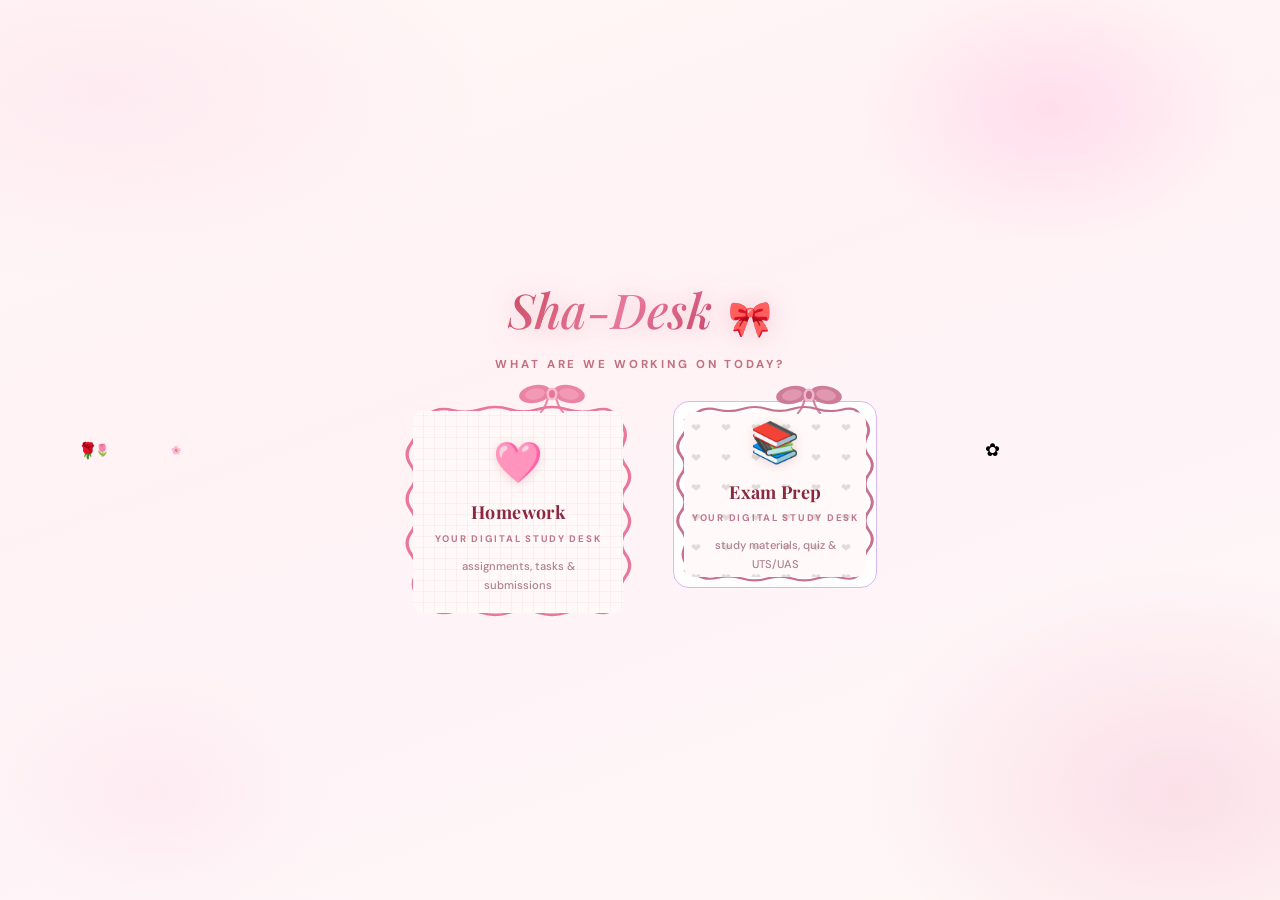
==== commit 271ab5a9: "Update index.html" ====
--- a/index.html
+++ b/index.html
@@ -6,21 +6,14 @@
 <title>Sha-Desk 🎀</title>
 <link href="https://fonts.googleapis.com/css2?family=Playfair+Display:ital,wght@0,400;0,700;1,400&family=DM+Sans:wght@400;500;600;700&display=swap" rel="stylesheet">
 <style>
-/* ════════════════════════════════════════════
-   CSS VARIABLES
-════════════════════════════════════════════ */
 :root {
-  /* HW Mode - Baby Pink / Light */
   --pk:#f4a0bc; --pkm:#f7bdd0; --pkp:#fff5f9; --pkd:#fde8f0; --cream:#fffaf9;
   --td:#5a2d3e; --tm:#9b5c72; --tl:#c4899d;
   --bdr:#f9d0df; --shd:rgba(244,160,188,0.18);
   --bg:#fff5f9; --bgc:#ffffffdd; --bgs:linear-gradient(160deg,#fff5f9 0%,#fde8f055 100%);
   --hbg:linear-gradient(180deg,#fff8faf0 0%,transparent 100%);
-  /* Exam/Purple */
   --ex:#9b6fd4; --exm:#b899e0; --exp:#f5eeff; --exd:#ecdcf8; --exb:#d6b8f5; --exs:rgba(155,111,212,0.18);
 }
-
-/* ── NIGHT MODE ── */
 body.night {
   --pk:#e8789a; --pkm:#c4607a; --pkp:#1e0f18; --pkd:#2e1522;
   --cream:#18080f;
@@ -30,8 +23,6 @@
   --hbg:linear-gradient(180deg,#1e0f18f0 0%,transparent 100%);
   --ex:#b899e0; --exm:#9b6fd4; --exp:#120a1e; --exd:#1e1230; --exb:#3e2560; --exs:rgba(155,111,212,0.15);
 }
-
-/* ── EXAM MODE (light) ── */
 body.exam-mode:not(.night) {
   --bg:#f2ecff; --bgs:linear-gradient(160deg,#f2ecff 0%,#e8d8f855 100%);
   --hbg:linear-gradient(180deg,#f4efffee 0%,transparent 100%);
@@ -40,7 +31,6 @@
   --td:#2e1460; --tm:#6040b0; --tl:#9470c8;
   --bgc:#f8f4ffee;
 }
-
 body.exam-mode.night {
   --bg:#120a1e; --bgc:rgba(28,16,45,0.92); --bgs:linear-gradient(160deg,#1a0e2e 0%,#22103a55 100%);
   --hbg:linear-gradient(180deg,#1a0e2ef0 0%,transparent 100%);
@@ -48,17 +38,9 @@
   --pk:#b899e0; --pkm:#9b6fd4; --pkp:#120a1e; --pkd:#1e1230;
   --td:#e0ccf8; --tm:#b899e0; --tl:#7850a8;
 }
-
-/* ════════════════════════════════════════════
-   BASE
-════════════════════════════════════════════ */
 *{margin:0;padding:0;box-sizing:border-box;}
 body{font-family:'DM Sans',sans-serif;font-weight:500;background:var(--bg);min-height:100vh;display:flex;flex-direction:column;overflow-x:hidden;transition:background .35s,color .35s;}
-
-/* ── COQUETTE WALLPAPER ── */
 body::before{content:'';position:fixed;inset:0;pointer-events:none;z-index:0;transition:opacity .35s;}
-
-/* HW mode wallpaper - light coquette pink WITH motifs */
 body:not(.exam-mode):not(.night)::before{
   background:
     radial-gradient(ellipse 55% 35% at 8% 8%,#fde8f0bb 0%,transparent 55%),
@@ -66,8 +48,6 @@
     radial-gradient(ellipse 30% 30% at 50% 50%,#fff0f888 0%,transparent 70%),
     url("data:image/svg+xml,%3Csvg xmlns='http://www.w3.org/2000/svg' width='200' height='200'%3E%3Ctext x='10' y='38' font-size='22' opacity='0.13' transform='rotate(-18,10,38)'%3E%F0%9F%8E%80%3C/text%3E%3Ctext x='85' y='22' font-size='14' opacity='0.11' transform='rotate(10,85,22)'%3E%F0%9F%8C%B8%3C/text%3E%3Ctext x='152' y='50' font-size='17' opacity='0.10' transform='rotate(20,152,50)'%3E%F0%9F%AA%9E%3C/text%3E%3Ctext x='38' y='88' font-size='15' opacity='0.11' transform='rotate(-12,38,88)'%3E%F0%9F%8E%80%3C/text%3E%3Ctext x='120' y='92' font-size='12' opacity='0.09' transform='rotate(8,120,92)'%3E%F0%9F%8C%B7%3C/text%3E%3Ctext x='178' y='105' font-size='19' opacity='0.12' transform='rotate(-25,178,105)'%3E%F0%9F%AA%9E%3C/text%3E%3Ctext x='18' y='140' font-size='14' opacity='0.10' transform='rotate(15,18,140)'%3E%F0%9F%8C%B8%3C/text%3E%3Ctext x='95' y='152' font-size='23' opacity='0.12' transform='rotate(-8,95,152)'%3E%F0%9F%8E%80%3C/text%3E%3Ctext x='162' y='155' font-size='12' opacity='0.09' transform='rotate(22,162,155)'%3E%F0%9F%8C%B9%3C/text%3E%3Ctext x='50' y='188' font-size='17' opacity='0.11' transform='rotate(-5,50,188)'%3E%F0%9F%AA%9E%3C/text%3E%3Ctext x='132' y='195' font-size='15' opacity='0.10' transform='rotate(12,132,195)'%3E%F0%9F%8C%B8%3C/text%3E%3Ctext x='65' y='62' font-size='11' opacity='0.09' transform='rotate(5,65,62)'%3E%F0%9F%92%9C%3C/text%3E%3Ctext x='142' y='130' font-size='13' opacity='0.09' transform='rotate(-15,142,130)'%3E%F0%9F%AA%B9%3C/text%3E%3C/svg%3E");
 }
-
-/* EXAM mode wallpaper - bold purple coquette WITH motifs */
 body.exam-mode:not(.night)::before{
   background:
     radial-gradient(ellipse 55% 35% at 8% 8%,#e8d8f8bb 0%,transparent 55%),
@@ -75,161 +55,53 @@
     radial-gradient(ellipse 30% 30% at 50% 50%,#f0e8ff88 0%,transparent 70%),
     url("data:image/svg+xml,%3Csvg xmlns='http://www.w3.org/2000/svg' width='200' height='200'%3E%3Ctext x='10' y='38' font-size='22' opacity='0.13' transform='rotate(-18,10,38)'%3E%F0%9F%93%9A%3C/text%3E%3Ctext x='85' y='22' font-size='14' opacity='0.11' transform='rotate(10,85,22)'%3E%E2%AD%90%3C/text%3E%3Ctext x='152' y='50' font-size='17' opacity='0.10' transform='rotate(20,152,50)'%3E%F0%9F%AA%84%3C/text%3E%3Ctext x='38' y='88' font-size='15' opacity='0.11' transform='rotate(-12,38,88)'%3E%F0%9F%93%9D%3C/text%3E%3Ctext x='120' y='92' font-size='12' opacity='0.09' transform='rotate(8,120,92)'%3E%E2%AD%90%3C/text%3E%3Ctext x='178' y='105' font-size='19' opacity='0.12' transform='rotate(-25,178,105)'%3E%F0%9F%AA%84%3C/text%3E%3Ctext x='18' y='140' font-size='14' opacity='0.10' transform='rotate(15,18,140)'%3E%F0%9F%8E%AF%3C/text%3E%3Ctext x='95' y='152' font-size='23' opacity='0.12' transform='rotate(-8,95,152)'%3E%F0%9F%93%9A%3C/text%3E%3Ctext x='162' y='155' font-size='12' opacity='0.09' transform='rotate(22,162,155)'%3E%E2%AD%90%3C/text%3E%3Ctext x='50' y='188' font-size='17' opacity='0.11' transform='rotate(-5,50,188)'%3E%F0%9F%AA%84%3C/text%3E%3Ctext x='132' y='195' font-size='15' opacity='0.10' transform='rotate(12,132,195)'%3E%F0%9F%8E%AF%3C/text%3E%3Ctext x='65' y='62' font-size='11' opacity='0.09' transform='rotate(5,65,62)'%3E%F0%9F%92%9C%3C/text%3E%3Ctext x='142' y='130' font-size='13' opacity='0.09' transform='rotate(-15,142,130)'%3E%F0%9F%8C%99%3C/text%3E%3C/svg%3E");
 }
-
-/* Night HW wallpaper - dark but WITH motifs */
 body.night:not(.exam-mode)::before{
   background:
     radial-gradient(ellipse 60% 40% at 10% 10%,#2e152244 0%,transparent 60%),
     radial-gradient(ellipse 50% 50% at 90% 90%,#3d1a2833 0%,transparent 60%),
     url("data:image/svg+xml,%3Csvg xmlns='http://www.w3.org/2000/svg' width='200' height='200'%3E%3Ctext x='10' y='38' font-size='22' opacity='0.09' transform='rotate(-18,10,38)'%3E%F0%9F%8E%80%3C/text%3E%3Ctext x='85' y='22' font-size='14' opacity='0.07' transform='rotate(10,85,22)'%3E%F0%9F%8C%B8%3C/text%3E%3Ctext x='152' y='50' font-size='17' opacity='0.07' transform='rotate(20,152,50)'%3E%F0%9F%AA%9E%3C/text%3E%3Ctext x='38' y='88' font-size='15' opacity='0.08' transform='rotate(-12,38,88)'%3E%F0%9F%8E%80%3C/text%3E%3Ctext x='120' y='92' font-size='12' opacity='0.06' transform='rotate(8,120,92)'%3E%F0%9F%8C%B7%3C/text%3E%3Ctext x='178' y='105' font-size='19' opacity='0.08' transform='rotate(-25,178,105)'%3E%F0%9F%AA%9E%3C/text%3E%3Ctext x='18' y='140' font-size='14' opacity='0.07' transform='rotate(15,18,140)'%3E%F0%9F%8C%B8%3C/text%3E%3Ctext x='95' y='152' font-size='23' opacity='0.09' transform='rotate(-8,95,152)'%3E%F0%9F%8E%80%3C/text%3E%3Ctext x='162' y='155' font-size='12' opacity='0.06' transform='rotate(22,162,155)'%3E%F0%9F%8C%B9%3C/text%3E%3Ctext x='50' y='188' font-size='17' opacity='0.08' transform='rotate(-5,50,188)'%3E%F0%9F%AA%9E%3C/text%3E%3Ctext x='132' y='195' font-size='15' opacity='0.07' transform='rotate(12,132,195)'%3E%F0%9F%8C%B8%3C/text%3E%3C/svg%3E");
 }
-
-/* Night EXAM wallpaper - dark purple WITH motifs */
 body.exam-mode.night::before{
   background:
     radial-gradient(ellipse 60% 40% at 10% 10%,#2a155044 0%,transparent 60%),
     radial-gradient(ellipse 50% 50% at 90% 90%,#3e256033 0%,transparent 60%),
     url("data:image/svg+xml,%3Csvg xmlns='http://www.w3.org/2000/svg' width='200' height='200'%3E%3Ctext x='10' y='38' font-size='22' opacity='0.09' transform='rotate(-18,10,38)'%3E%F0%9F%93%9A%3C/text%3E%3Ctext x='85' y='22' font-size='14' opacity='0.07' transform='rotate(10,85,22)'%3E%E2%AD%90%3C/text%3E%3Ctext x='152' y='50' font-size='17' opacity='0.07' transform='rotate(20,152,50)'%3E%F0%9F%AA%84%3C/text%3E%3Ctext x='38' y='88' font-size='15' opacity='0.08' transform='rotate(-12,38,88)'%3E%F0%9F%93%9D%3C/text%3E%3Ctext x='120' y='92' font-size='12' opacity='0.06' transform='rotate(8,120,92)'%3E%E2%AD%90%3C/text%3E%3Ctext x='178' y='105' font-size='19' opacity='0.08' transform='rotate(-25,178,105)'%3E%F0%9F%AA%84%3C/text%3E%3Ctext x='18' y='140' font-size='14' opacity='0.07' transform='rotate(15,18,140)'%3E%F0%9F%8E%AF%3C/text%3E%3Ctext x='95' y='152' font-size='23' opacity='0.09' transform='rotate(-8,95,152)'%3E%F0%9F%93%9A%3C/text%3E%3Ctext x='162' y='155' font-size='12' opacity='0.06' transform='rotate(22,162,155)'%3E%E2%AD%90%3C/text%3E%3Ctext x='50' y='188' font-size='17' opacity='0.08' transform='rotate(-5,50,188)'%3E%F0%9F%AA%84%3C/text%3E%3Ctext x='132' y='195' font-size='15' opacity='0.07' transform='rotate(12,132,195)'%3E%F0%9F%8E%AF%3C/text%3E%3C/svg%3E");
 }
-
 .ribbon{position:fixed;font-size:1.4rem;opacity:.18;pointer-events:none;animation:float 6s ease-in-out infinite;}
 .ribbon:nth-child(1){top:5%;left:3%;animation-delay:0s}
 .ribbon:nth-child(2){top:15%;right:5%;animation-delay:1.5s}
 .ribbon:nth-child(3){bottom:20%;left:2%;animation-delay:3s}
 .ribbon:nth-child(4){bottom:10%;right:3%;animation-delay:4.5s}
 @keyframes float{0%,100%{transform:translateY(0) rotate(-5deg)}50%{transform:translateY(-12px) rotate(5deg)}}
-
-/* ════════════════════════════════════════════
-   MODE SELECTOR — CLEAN COQUETTE
-   Warm cream background, wavy ribbon SVG
-   borders, bow accent, gingham vs hearts motif
-════════════════════════════════════════════ */
 @keyframes msFadeIn{from{opacity:0}to{opacity:1}}
 @keyframes msLogoIn{from{opacity:0;transform:translateY(-22px) scale(.88)}to{opacity:1;transform:none}}
 @keyframes msFadeUp{from{opacity:0;transform:translateY(12px)}to{opacity:1;transform:none}}
 @keyframes bowSway{0%,100%{transform:translateX(-50%) rotate(-5deg) scale(1)}50%{transform:translateX(-50%) rotate(5deg) scale(1.06)}}
 @keyframes bowSwayR{0%,100%{transform:translateX(-50%) rotate(4deg) scale(1)}50%{transform:translateX(-50%) rotate(-4deg) scale(1.06)}}
 @keyframes floatDot{0%,100%{transform:translateY(0)}50%{transform:translateY(-8px)}}
-
-#mode-selector{
-  position:fixed;inset:0;z-index:800;
-  display:flex;align-items:center;justify-content:center;
-  animation:msFadeIn .5s ease;
-  overflow:hidden;
-}
+#mode-selector{position:fixed;inset:0;z-index:800;display:flex;align-items:center;justify-content:center;animation:msFadeIn .5s ease;overflow:hidden;}
 #mode-selector.hidden{display:none;}
-
-/* Warm cream coquette wallpaper — same motif style as rest of app */
-#mode-selector::before{
-  content:'';position:absolute;inset:0;z-index:0;pointer-events:none;
-  background:
-    radial-gradient(ellipse 55% 40% at 8% 10%,#fde8f0cc 0%,transparent 55%),
-    radial-gradient(ellipse 45% 45% at 92% 88%,#f9d0df99 0%,transparent 55%),
-    radial-gradient(ellipse 30% 30% at 82% 12%,#ffd6e8bb 0%,transparent 50%),
-    radial-gradient(ellipse 28% 28% at 12% 88%,#fde4ec88 0%,transparent 50%),
-    linear-gradient(160deg,#fff8f5 0%,#fff2f5 40%,#fef5f8 70%,#fff8f5 100%),
-    url("data:image/svg+xml,%3Csvg xmlns='http://www.w3.org/2000/svg' width='200' height='200'%3E%3Ctext x='10' y='38' font-size='22' opacity='0.10' transform='rotate(-18,10,38)'%3E%F0%9F%8E%80%3C/text%3E%3Ctext x='85' y='22' font-size='14' opacity='0.08' transform='rotate(10,85,22)'%3E%F0%9F%8C%B8%3C/text%3E%3Ctext x='152' y='50' font-size='17' opacity='0.08' transform='rotate(20,152,50)'%3E%F0%9F%AA%9E%3C/text%3E%3Ctext x='38' y='88' font-size='15' opacity='0.09' transform='rotate(-12,38,88)'%3E%F0%9F%8C%B7%3C/text%3E%3Ctext x='120' y='92' font-size='12' opacity='0.07' transform='rotate(8,120,92)'%3E%F0%9F%92%95%3C/text%3E%3Ctext x='178' y='105' font-size='19' opacity='0.09' transform='rotate(-25,178,105)'%3E%F0%9F%AA%9E%3C/text%3E%3Ctext x='18' y='140' font-size='14' opacity='0.08' transform='rotate(15,18,140)'%3E%F0%9F%8C%B8%3C/text%3E%3Ctext x='95' y='152' font-size='23' opacity='0.09' transform='rotate(-8,95,152)'%3E%F0%9F%8E%80%3C/text%3E%3Ctext x='162' y='155' font-size='12' opacity='0.07' transform='rotate(22,162,155)'%3E%F0%9F%8C%B9%3C/text%3E%3Ctext x='50' y='188' font-size='17' opacity='0.08' transform='rotate(-5,50,188)'%3E%F0%9F%AA%9E%3C/text%3E%3Ctext x='132' y='195' font-size='15' opacity='0.08' transform='rotate(12,132,195)'%3E%F0%9F%8C%B8%3C/text%3E%3C/svg%3E");
-}
-
-#mode-selector::after{content:none;}
-
-.ms-inner{
-  display:flex;flex-direction:column;align-items:center;gap:1.8rem;
-  position:relative;z-index:2;
-}
-
-/* Logo */
-.ms-logo{
-  font-family:'Playfair Display',serif;font-style:italic;font-size:3rem;
-  background:linear-gradient(135deg,#c8485e 0%,#e8789a 45%,#b83055 100%);
-  -webkit-background-clip:text;-webkit-text-fill-color:transparent;background-clip:text;
-  filter:drop-shadow(0 2px 12px rgba(200,72,94,.25));
-  animation:msLogoIn .7s cubic-bezier(.34,1.56,.64,1) .1s both;
-}
-.ms-logo-bow{
-  display:inline-block;-webkit-text-fill-color:initial;filter:none;
-  font-style:normal;font-size:2.2rem;vertical-align:middle;margin-left:.1em;
-  animation:floatDot 3s ease-in-out infinite;
-}
-.ms-sub{
-  font-size:.72rem;letter-spacing:.25em;text-transform:uppercase;
-  color:#c07080;font-weight:700;margin-top:-.8rem;
-  animation:msFadeUp .55s ease .3s both;
-}
-
-/* Cards row */
+#mode-selector::before{content:'';position:absolute;inset:0;z-index:0;pointer-events:none;background:radial-gradient(ellipse 55% 40% at 8% 10%,#fde8f0cc 0%,transparent 55%),radial-gradient(ellipse 45% 45% at 92% 88%,#f9d0df99 0%,transparent 55%),radial-gradient(ellipse 30% 30% at 82% 12%,#ffd6e8bb 0%,transparent 50%),radial-gradient(ellipse 28% 28% at 12% 88%,#fde4ec88 0%,transparent 50%),linear-gradient(160deg,#fff8f5 0%,#fff2f5 40%,#fef5f8 70%,#fff8f5 100%),url("data:image/svg+xml,%3Csvg xmlns='http://www.w3.org/2000/svg' width='200' height='200'%3E%3Ctext x='10' y='38' font-size='22' opacity='0.10' transform='rotate(-18,10,38)'%3E%F0%9F%8E%80%3C/text%3E%3Ctext x='85' y='22' font-size='14' opacity='0.08' transform='rotate(10,85,22)'%3E%F0%9F%8C%B8%3C/text%3E%3Ctext x='152' y='50' font-size='17' opacity='0.08' transform='rotate(20,152,50)'%3E%F0%9F%AA%9E%3C/text%3E%3Ctext x='38' y='88' font-size='15' opacity='0.09' transform='rotate(-12,38,88)'%3E%F0%9F%8C%B7%3C/text%3E%3Ctext x='120' y='92' font-size='12' opacity='0.07' transform='rotate(8,120,92)'%3E%F0%9F%92%95%3C/text%3E%3Ctext x='178' y='105' font-size='19' opacity='0.09' transform='rotate(-25,178,105)'%3E%F0%9F%AA%9E%3C/text%3E%3Ctext x='18' y='140' font-size='14' opacity='0.08' transform='rotate(15,18,140)'%3E%F0%9F%8C%B8%3C/text%3E%3Ctext x='95' y='152' font-size='23' opacity='0.09' transform='rotate(-8,95,152)'%3E%F0%9F%8E%80%3C/text%3E%3Ctext x='162' y='155' font-size='12' opacity='0.07' transform='rotate(22,162,155)'%3E%F0%9F%8C%B9%3C/text%3E%3Ctext x='50' y='188' font-size='17' opacity='0.08' transform='rotate(-5,50,188)'%3E%F0%9F%AA%9E%3C/text%3E%3Ctext x='132' y='195' font-size='15' opacity='0.08' transform='rotate(12,132,195)'%3E%F0%9F%8C%B8%3C/text%3E%3C/svg%3E");}
+.ms-inner{display:flex;flex-direction:column;align-items:center;gap:1.8rem;position:relative;z-index:2;}
+.ms-logo{font-family:'Playfair Display',serif;font-style:italic;font-size:3rem;background:linear-gradient(135deg,#c8485e 0%,#e8789a 45%,#b83055 100%);-webkit-background-clip:text;-webkit-text-fill-color:transparent;background-clip:text;filter:drop-shadow(0 2px 12px rgba(200,72,94,.25));animation:msLogoIn .7s cubic-bezier(.34,1.56,.64,1) .1s both;}
+.ms-logo-bow{display:inline-block;-webkit-text-fill-color:initial;filter:none;font-style:normal;font-size:2.2rem;vertical-align:middle;margin-left:.1em;animation:floatDot 3s ease-in-out infinite;}
+.ms-sub{font-size:.72rem;letter-spacing:.25em;text-transform:uppercase;color:#c07080;font-weight:700;margin-top:-.8rem;animation:msFadeUp .55s ease .3s both;}
 .ms-cards{display:flex;gap:2.5rem;animation:msFadeUp .6s ease .45s both;align-items:flex-start;}
-
-/* ── BASE card: clean cream, ribbon SVG border, bow on top ── */
-.ms-card{
-  position:relative;cursor:pointer;
-  /* Card background itself — padding inner */
-  display:flex;flex-direction:column;align-items:center;
-  gap:.75rem;padding:2.2rem 2rem 1.8rem;
-  /* No border-radius — the SVG frame handles the shape */
-  background:transparent;
-  transition:transform .3s cubic-bezier(.34,1.56,.64,1),filter .3s;
-  min-width:195px;
-}
+.ms-card{position:relative;cursor:pointer;display:flex;flex-direction:column;align-items:center;gap:.75rem;padding:2.2rem 2rem 1.8rem;background:transparent;transition:transform .3s cubic-bezier(.34,1.56,.64,1),filter .3s;min-width:195px;}
 .ms-card:hover{transform:translateY(-10px) scale(1.03);filter:drop-shadow(0 14px 28px rgba(180,60,80,.22));}
-
-/* SVG ribbon frame — absolutely positioned, fills card */
 .ms-card-frame{position:absolute;inset:0;width:100%;height:100%;pointer-events:none;z-index:0;overflow:visible;}
-
-/* Bow on top center */
-.ms-card-bow{
-  position:absolute;top:-26px;left:50%;
-  pointer-events:none;z-index:3;
-  animation:bowSway 4s ease-in-out infinite;
-}
+.ms-card-bow{position:absolute;top:-26px;left:50%;pointer-events:none;z-index:3;animation:bowSway 4s ease-in-out infinite;}
 .ms-card.exam-card .ms-card-bow{animation:bowSwayR 4.3s ease-in-out infinite .5s;}
-
-/* Card content z-index above frame */
 .ms-card-icon,.ms-card-title,.ms-card-tagline,.ms-card-desc{position:relative;z-index:2;}
-
-/* Inner card bg — placed above frame */
-.ms-card-bg{
-  position:absolute;inset:10px;border-radius:10px;z-index:1;pointer-events:none;
-}
-/* HW: gingham pattern */
-.ms-card.hw-card .ms-card-bg{
-  background:
-    repeating-linear-gradient(0deg,transparent,transparent 10px,rgba(200,72,94,.06) 10px,rgba(200,72,94,.06) 11px),
-    repeating-linear-gradient(90deg,transparent,transparent 10px,rgba(200,72,94,.06) 10px,rgba(200,72,94,.06) 11px),
-    #fffaf9;
-}
-/* Exam: small hearts scattered */
-.ms-card.exam-card .ms-card-bg{
-  background:
-    url("data:image/svg+xml,%3Csvg xmlns='http://www.w3.org/2000/svg' width='30' height='30'%3E%3Ctext x='7' y='20' font-size='12' opacity='0.12'%3E%E2%9D%A4%3C/text%3E%3C/svg%3E"),
-    #fffaf9;
-}
-
+.ms-card-bg{position:absolute;inset:10px;border-radius:10px;z-index:1;pointer-events:none;}
+.ms-card.hw-card .ms-card-bg{background:repeating-linear-gradient(0deg,transparent,transparent 10px,rgba(200,72,94,.06) 10px,rgba(200,72,94,.06) 11px),repeating-linear-gradient(90deg,transparent,transparent 10px,rgba(200,72,94,.06) 10px,rgba(200,72,94,.06) 11px),#fffaf9;}
+.ms-card.exam-card .ms-card-bg{background:url("data:image/svg+xml,%3Csvg xmlns='http://www.w3.org/2000/svg' width='30' height='30'%3E%3Ctext x='7' y='20' font-size='12' opacity='0.12'%3E%E2%9D%A4%3C/text%3E%3C/svg%3E"),#fffaf9;}
 .ms-card-icon{font-size:2.5rem;filter:drop-shadow(0 2px 6px rgba(180,60,80,.2));}
-.ms-card-title{
-  font-family:'Playfair Display',serif;font-size:1.12rem;font-weight:700;
-  color:#8a2840;letter-spacing:.02em;
-}
-.ms-card-tagline{
-  font-size:.6rem;letter-spacing:.18em;text-transform:uppercase;
-  color:#c07888;font-weight:700;margin-top:-.2rem;
-}
+.ms-card-title{font-family:'Playfair Display',serif;font-size:1.12rem;font-weight:700;color:#8a2840;letter-spacing:.02em;}
+.ms-card-tagline{font-size:.6rem;letter-spacing:.18em;text-transform:uppercase;color:#c07888;font-weight:700;margin-top:-.2rem;}
 .ms-card-desc{font-size:.7rem;color:#b08090;text-align:center;line-height:1.65;max-width:135px;font-weight:500;}
-
-/* Falling petals */
-.ms-petal{
-  position:absolute;z-index:1;pointer-events:none;
-  animation:msPetal linear infinite;
-}
-@keyframes msPetal{
-  0%{transform:translateY(-10px) rotate(0deg);opacity:0;}
-  8%{opacity:.28;}92%{opacity:.15;}
-  100%{transform:translateY(102vh) translateX(40px) rotate(480deg);opacity:0;}
-}
-
-/* ════════════════════════════════════════════
-   HEADER
-════════════════════════════════════════════ */
+.ms-petal{position:absolute;z-index:1;pointer-events:none;animation:msPetal linear infinite;}
+@keyframes msPetal{0%{transform:translateY(-10px) rotate(0deg);opacity:0;}8%{opacity:.28;}92%{opacity:.15;}100%{transform:translateY(102vh) translateX(40px) rotate(480deg);opacity:0;}}
 header{position:relative;z-index:10;display:flex;align-items:center;padding:.85rem 1.2rem;border-bottom:1.5px solid var(--bdr);background:var(--hbg);backdrop-filter:blur(8px);gap:.8rem;transition:background .35s,border-color .35s;}
 .header-center{flex:1;text-align:center;}
 .logo{font-family:'Playfair Display',serif;font-style:italic;font-size:2.1rem;color:var(--pk);text-shadow:0 2px 16px rgba(244,160,188,.4);}
@@ -241,20 +113,12 @@
 .mode-badge:hover{transform:scale(1.06);}
 .icon-btn{background:none;border:1.5px solid var(--bdr);border-radius:10px;cursor:pointer;padding:.38rem .52rem;font-size:1rem;color:var(--tl);transition:all .2s;flex-shrink:0;line-height:1;display:flex;align-items:center;justify-content:center;}
 .icon-btn:hover{background:var(--pkd);border-color:var(--pkm);color:var(--pk);}
-
-/* ════════════════════════════════════════════
-   LAYOUT
-════════════════════════════════════════════ */
+#save-indicator{position:fixed;bottom:1rem;right:1rem;font-size:.7rem;font-weight:700;color:var(--pk);opacity:0;transition:opacity .4s;z-index:999;background:var(--pkd);border:1.5px solid var(--bdr);border-radius:99px;padding:.2rem .75rem;pointer-events:none;}
+#save-indicator.show{opacity:1;}
 .app{position:relative;z-index:1;display:flex;flex:1;height:calc(100vh - 68px);}
-
-/* ════════════════════════════════════════════
-   SIDEBAR
-════════════════════════════════════════════ */
 .sidebar{width:270px;min-width:270px;background:var(--bgs);border-right:1.5px solid var(--bdr);display:flex;flex-direction:column;padding:1rem .7rem;gap:.2rem;overflow-y:auto;transition:width .25s,min-width .25s,padding .25s,opacity .2s,background .35s,border-color .35s;}
 .sidebar.collapsed{width:0;min-width:0;padding:0;opacity:0;overflow:hidden;border-right:none;}
 .sb-label{font-size:.63rem;letter-spacing:.2em;text-transform:uppercase;color:var(--tl);font-weight:700;padding:.5rem .6rem .3rem;white-space:nowrap;}
-
-/* pinned strip */
 .pinned-strip{margin-bottom:.35rem;}
 .pinned-strip-label{font-size:.6rem;letter-spacing:.18em;text-transform:uppercase;color:#f4c23a;font-weight:700;padding:.3rem .6rem .2rem;}
 .pinned-item{display:flex;align-items:center;gap:.4rem;padding:.35rem .65rem;border-radius:9px;border:1.5px solid #f4c23a44;background:#fffbee;cursor:pointer;font-size:.78rem;font-weight:700;color:#b8870a;width:100%;text-align:left;transition:.15s;position:relative;}
@@ -262,7 +126,6 @@
 .pinned-item-name{flex:1;overflow:hidden;text-overflow:ellipsis;white-space:nowrap;}
 .pinned-item-sub{font-size:.6rem;color:#d4a030;font-weight:500;white-space:nowrap;}
 body.night .pinned-item{background:rgba(60,50,10,.5);color:#f4c23a;}
-
 .matkul-row{width:100%;}
 .matkul-hdr{display:flex;align-items:center;gap:.4rem;padding:.55rem .6rem;border-radius:10px;border:1.5px solid transparent;background:transparent;cursor:pointer;width:100%;text-align:left;transition:all .18s;}
 .matkul-hdr:hover{background:var(--pkd);border-color:var(--bdr);}
@@ -279,16 +142,13 @@
 .gdrive-btn{background:none;border:none;cursor:pointer;font-size:.85rem;padding:1px 4px;border-radius:6px;transition:.15s;flex-shrink:0;opacity:.4;line-height:1;}
 .gdrive-btn:hover{background:var(--pkd);opacity:1;}
 .gdrive-btn.has-link{opacity:1;}
-
 .subfolder-list{padding-left:1.4rem;display:flex;flex-direction:column;gap:.15rem;margin:.15rem 0 .2rem;animation:fadeIn .2s ease;}
 .sfbtn{display:flex;align-items:center;gap:.4rem;padding:.45rem .65rem;border-radius:9px;border:1.5px solid transparent;background:transparent;cursor:pointer;font-family:'DM Sans',sans-serif;font-size:.8rem;font-weight:600;color:var(--tm);text-align:left;transition:all .15s;width:100%;position:relative;}
 .sfbtn:hover{background:var(--pkd);border-color:var(--bdr);color:var(--pk);}
 .sfbtn.active{background:linear-gradient(135deg,var(--pkp),var(--pkd));border-color:var(--pkm);color:var(--pk);font-weight:700;box-shadow:0 2px 8px var(--shd);}
 .sfbtn.pinned-f{border-left:3px solid #f4c23a!important;}
-
 body.exam-mode .sfbtn:hover{background:var(--exd);border-color:var(--exb);color:var(--ex);}
 body.exam-mode .sfbtn.active{background:linear-gradient(135deg,var(--exp),var(--exd));border-color:var(--exm);color:var(--ex);box-shadow:0 2px 8px var(--exs);}
-
 .sf-icon{font-size:.82rem;flex-shrink:0;}
 .sf-name{flex:1;overflow:hidden;text-overflow:ellipsis;white-space:nowrap;min-width:0;max-width:100px;}
 .sf-tooltip{display:none;position:absolute;left:calc(100% + 8px);top:50%;transform:translateY(-50%);background:rgba(40,15,28,.95);color:#f0c0d5;padding:.32rem .75rem;border-radius:9px;font-size:.73rem;white-space:nowrap;z-index:999;pointer-events:none;box-shadow:0 4px 16px rgba(0,0,0,.28);border:1px solid #5a2d3e;}
@@ -297,72 +157,27 @@
 .sf-del{background:none;border:none;cursor:pointer;color:var(--tl);font-size:.68rem;padding:2px 5px;border-radius:5px;display:none;transition:.15s;flex-shrink:0;}
 .sfbtn:hover .sf-del{display:block;}
 .sf-del:hover{background:var(--pkd);color:var(--pk);}
-
 .sb-status-dot{width:7px;height:7px;border-radius:50%;flex-shrink:0;}
 .sb-status-dot.untouched{background:#e05555;}
 .sb-status-dot.on-progress{background:#f4c23a;}
 .sb-status-dot.done{background:#5a9fe0;}
 .sb-status-dot.submitted{background:#5ec47e;}
-
 .exam-type-mini{font-size:.56rem;font-weight:800;padding:.04rem .3rem;border-radius:99px;flex-shrink:0;}
 .exam-type-mini.quiz{background:#fff3cd;color:#856404;}
 .exam-type-mini.uts{background:#cff4fc;color:#0c5460;}
 .exam-type-mini.uas{background:#d1e7dd;color:#0f5132;}
-
 .add-sf-btn{display:flex;align-items:center;gap:.4rem;padding:.35rem .65rem;border-radius:9px;border:1.5px dashed var(--pkm);background:transparent;cursor:pointer;font-family:'DM Sans',sans-serif;font-size:.76rem;font-weight:600;color:var(--tl);transition:all .15s;width:100%;}
 .add-sf-btn:hover{background:var(--pkd);color:var(--pk);border-color:var(--pk);}
 body.exam-mode .add-sf-btn{border-color:var(--exm);}
 body.exam-mode .add-sf-btn:hover{background:var(--exd);color:var(--ex);border-color:var(--ex);}
-
 .add-matkul-btn{display:flex;align-items:center;gap:.5rem;padding:.6rem .75rem;border-radius:12px;border:1.5px dashed var(--pkm);background:transparent;cursor:pointer;font-family:'DM Sans',sans-serif;font-size:.83rem;font-weight:600;color:var(--tl);transition:all .2s;margin-top:.5rem;width:100%;}
 .add-matkul-btn:hover{background:var(--pkd);color:var(--pk);border-color:var(--pk);}
 .cal-sidebar-btn{display:flex;align-items:center;gap:.5rem;padding:.5rem .75rem;border-radius:12px;border:1.5px solid var(--exb);background:transparent;cursor:pointer;font-family:'DM Sans',sans-serif;font-size:.8rem;font-weight:700;color:var(--ex);transition:all .2s;margin-top:.3rem;width:100%;}
 .cal-sidebar-btn:hover{background:var(--exd);}
-
-/* ════════════════════════════════════════════
-   COQUETTE DATE & TIME PICKER STYLING
-   Native pickers are styled where CSS allows,
-   plus a custom overlay for a coquette look
-════════════════════════════════════════════ */
-/* Style the date/time inputs themselves */
-input[type="date"],input[type="time"]{
-  color-scheme:light;
-  font-family:'DM Sans',sans-serif;
-}
-/* Custom date picker overlay wrapper */
-.date-picker-wrap{position:relative;display:inline-flex;align-items:center;}
-.date-picker-wrap input[type="date"]{
-  opacity:1;
-  cursor:pointer;
-}
-/* Coquette picker popup - override browser default where possible */
-input[type="date"]::-webkit-calendar-picker-indicator,
-input[type="time"]::-webkit-calendar-picker-indicator{
-  background:url("data:image/svg+xml,%3Csvg xmlns='http://www.w3.org/2000/svg' width='16' height='16' viewBox='0 0 24 24' fill='none' stroke='%23f4a0bc' stroke-width='2'%3E%3Crect x='3' y='4' width='18' height='18' rx='2' ry='2'/%3E%3Cline x1='16' y1='2' x2='16' y2='6'/%3E%3Cline x1='8' y1='2' x2='8' y2='6'/%3E%3Cline x1='3' y1='10' x2='21' y2='10'/%3E%3C/svg%3E") center/contain no-repeat;
-  cursor:pointer;opacity:1;padding:2px;border-radius:4px;
-  transition:transform .15s;
-}
-input[type="date"]::-webkit-calendar-picker-indicator:hover,
-input[type="time"]::-webkit-calendar-picker-indicator:hover{
-  transform:scale(1.2);
-  background-color:rgba(244,160,188,.15);border-radius:4px;
-}
-/* Exam mode date picker icon purple */
-body.exam-mode input[type="date"]::-webkit-calendar-picker-indicator,
-body.exam-mode input[type="time"]::-webkit-calendar-picker-indicator,
-.exam-inp::-webkit-calendar-picker-indicator{
-  background:url("data:image/svg+xml,%3Csvg xmlns='http://www.w3.org/2000/svg' width='16' height='16' viewBox='0 0 24 24' fill='none' stroke='%23b899e0' stroke-width='2'%3E%3Crect x='3' y='4' width='18' height='18' rx='2' ry='2'/%3E%3Cline x1='16' y1='2' x2='16' y2='6'/%3E%3Cline x1='8' y1='2' x2='8' y2='6'/%3E%3Cline x1='3' y1='10' x2='21' y2='10'/%3E%3C/svg%3E") center/contain no-repeat !important;
-  filter:none !important;
-}
-/* Countdown box exam inputs keep white icon */
-.countdown-box input[type="date"]::-webkit-calendar-picker-indicator,
-.countdown-box input[type="time"]::-webkit-calendar-picker-indicator{
-  filter:invert(1) !important;opacity:.7;
-}
-/* Style the popup calendar widget (Chromium) */
-::-webkit-datetime-edit-fields-wrapper{padding:0;}
-::-webkit-datetime-edit{font-family:'DM Sans',sans-serif;}
-/* Custom Coquette Date Picker Modal */
+input[type="date"],input[type="time"]{color-scheme:light;font-family:'DM Sans',sans-serif;}
+input[type="date"]::-webkit-calendar-picker-indicator,input[type="time"]::-webkit-calendar-picker-indicator{background:url("data:image/svg+xml,%3Csvg xmlns='http://www.w3.org/2000/svg' width='16' height='16' viewBox='0 0 24 24' fill='none' stroke='%23f4a0bc' stroke-width='2'%3E%3Crect x='3' y='4' width='18' height='18' rx='2' ry='2'/%3E%3Cline x1='16' y1='2' x2='16' y2='6'/%3E%3Cline x1='8' y1='2' x2='8' y2='6'/%3E%3Cline x1='3' y1='10' x2='21' y2='10'/%3E%3C/svg%3E") center/contain no-repeat;cursor:pointer;opacity:1;padding:2px;border-radius:4px;transition:transform .15s;}
+body.exam-mode input[type="date"]::-webkit-calendar-picker-indicator,body.exam-mode input[type="time"]::-webkit-calendar-picker-indicator,.exam-inp::-webkit-calendar-picker-indicator{background:url("data:image/svg+xml,%3Csvg xmlns='http://www.w3.org/2000/svg' width='16' height='16' viewBox='0 0 24 24' fill='none' stroke='%23b899e0' stroke-width='2'%3E%3Crect x='3' y='4' width='18' height='18' rx='2' ry='2'/%3E%3Cline x1='16' y1='2' x2='16' y2='6'/%3E%3Cline x1='8' y1='2' x2='8' y2='6'/%3E%3Cline x1='3' y1='10' x2='21' y2='10'/%3E%3C/svg%3E") center/contain no-repeat !important;filter:none !important;}
+.countdown-box input[type="date"]::-webkit-calendar-picker-indicator,.countdown-box input[type="time"]::-webkit-calendar-picker-indicator{filter:invert(1) !important;opacity:.7;}
 #cq-picker-overlay{position:fixed;inset:0;z-index:600;display:flex;align-items:center;justify-content:center;background:rgba(90,30,55,.2);backdrop-filter:blur(6px);animation:fadeIn .15s ease;}
 #cq-picker-overlay.hidden{display:none;}
 .cq-picker{background:linear-gradient(145deg,#fff5f9,#fde8f0);border:2px solid #f9d0df;border-radius:24px;padding:1.5rem;width:340px;box-shadow:0 20px 60px rgba(232,120,154,.28);animation:popIn .2s ease;position:relative;}
@@ -399,13 +214,11 @@
 .cq-btn-ok:hover{transform:translateY(-1px);box-shadow:0 4px 12px var(--shd);}
 body.exam-mode .cq-btn-ok{background:linear-gradient(135deg,var(--exm),var(--ex));box-shadow:0 2px 8px var(--exs);}
 body.night .cq-btn-cancel{background:rgba(58,25,40,.7);border-color:var(--bdr);color:var(--td);}
-/* trigger button for date - shows a cute pill instead of default */
 .date-trigger-btn{display:inline-flex;align-items:center;gap:.35rem;padding:.22rem .75rem;border-radius:99px;border:1.5px solid var(--bdr);background:white;cursor:pointer;font-family:'DM Sans',sans-serif;font-size:.76rem;font-weight:600;color:var(--td);transition:all .2s;white-space:nowrap;}
 .date-trigger-btn:hover{border-color:var(--pkm);background:var(--pkd);color:var(--pk);}
 .date-trigger-btn .cal-icon{font-size:.85rem;}
 body.exam-mode .date-trigger-btn:hover{border-color:var(--exm);background:var(--exd);color:var(--ex);}
 body.night .date-trigger-btn{background:rgba(58,25,40,.9);border-color:var(--bdr);color:var(--td);}
-
 .ctx-menu{position:fixed;z-index:700;background:white;border:1.5px solid var(--bdr);border-radius:12px;box-shadow:0 8px 32px rgba(0,0,0,.15);padding:.4rem 0;min-width:155px;animation:popIn .15s ease;}
 .ctx-item{display:flex;align-items:center;gap:.5rem;padding:.48rem .9rem;font-size:.8rem;font-weight:600;color:var(--td);cursor:pointer;transition:.1s;}
 .ctx-item:hover{background:var(--pkd);color:var(--pk);}
@@ -413,32 +226,23 @@
 .ctx-sep{height:1px;background:var(--bdr);margin:.25rem 0;}
 body.night .ctx-menu{background:#2a1520;border-color:var(--bdr);}
 body.night .ctx-item:hover{background:#3d1e2a;}
-
-/* ════════════════════════════════════════════
-   MAIN CONTENT
-════════════════════════════════════════════ */
 .content{flex:1;display:flex;flex-direction:column;overflow:hidden;}
 .empty-state{flex:1;display:flex;flex-direction:column;align-items:center;justify-content:center;gap:1rem;color:var(--tl);animation:fadeIn .4s ease;}
 .empty-icon{font-size:3.5rem;opacity:.5;}
 .empty-text{font-size:1rem;font-weight:600;}
 .memo-page,.exam-page{flex:1;display:flex;flex-direction:column;padding:1.8rem 2.5rem;overflow-y:auto;animation:fadeIn .3s ease;}
-
 @keyframes fadeIn{from{opacity:0;transform:translateY(8px)}to{opacity:1;transform:none}}
 @keyframes slideIn{from{opacity:0;transform:translateX(-8px)}to{opacity:1;transform:none}}
 @keyframes popIn{from{opacity:0;transform:scale(.88) translateY(12px)}to{opacity:1;transform:none}}
-
-/* ── HW memo components ── */
 .crumb{display:flex;align-items:center;gap:.4rem;font-size:.73rem;font-weight:700;color:var(--tl);margin-bottom:.7rem;letter-spacing:.05em;}
 .crumb .cs{color:var(--tm);}
 .crumb .sep{color:var(--pkm);font-size:.9rem;}
 .crumb .ct{color:var(--pk);}
-
 .memo-hdr{display:flex;align-items:flex-start;gap:1rem;margin-bottom:1.4rem;padding-bottom:1rem;border-bottom:1.5px solid var(--bdr);}
 .memo-icon{font-size:1.7rem;padding-top:4px;flex-shrink:0;}
 .memo-fields{display:flex;flex-direction:column;flex:1;gap:.5rem;min-width:0;}
 .memo-title{font-family:'Playfair Display',serif;font-size:1.65rem;font-style:italic;color:var(--td);background:transparent;border:none;outline:none;border-bottom:2px solid transparent;transition:border-color .2s;width:100%;}
 .memo-title:focus{border-bottom-color:var(--pkm);}
-
 .status-strip{display:flex;align-items:center;gap:.5rem;flex-wrap:wrap;}
 .sl{font-size:.66rem;letter-spacing:.14em;text-transform:uppercase;font-weight:800;color:var(--tl);white-space:nowrap;}
 .sbtn{display:flex;align-items:center;gap:.32rem;padding:.28rem .8rem;border-radius:99px;border:1.5px solid var(--bdr);background:white;cursor:pointer;font-family:'DM Sans',sans-serif;font-size:.73rem;font-weight:700;color:var(--tl);transition:all .18s;}
@@ -447,28 +251,21 @@
 .sbtn.a-on-progress{background:#fff8ee;border-color:#f4c23a;color:#b8870a;}
 .sbtn.a-done{background:#eaf2fd;border-color:#5a9fe0;color:#2a6fb5;}
 .sbtn.a-submitted{background:#edfaf3;border-color:#5ec47e;color:#228a4a;}
-
 .date-row{display:flex;align-items:center;gap:.6rem;flex-wrap:wrap;}
 .df{display:flex;align-items:center;gap:.5rem;}
 .dfl{font-size:.66rem;letter-spacing:.13em;text-transform:uppercase;font-weight:800;color:var(--tl);white-space:nowrap;}
 .dfl.dead{color:#d63d3d;font-weight:900;}
 .start-pill{display:flex;align-items:center;gap:.32rem;background:white;border:1.5px solid var(--bdr);border-radius:99px;padding:.2rem .28rem .2rem .68rem;transition:border-color .2s;}
 .start-pill:focus-within{border-color:var(--pkm);}
-.date-inp{border:none;outline:none;background:transparent;font-family:'DM Sans',sans-serif;font-size:.76rem;font-weight:600;color:var(--td);cursor:pointer;width:120px;}
 .today-btn{padding:.16rem .6rem;border-radius:99px;border:1.5px solid var(--pkm);background:var(--pkd);cursor:pointer;font-family:'DM Sans',sans-serif;font-size:.7rem;font-weight:700;color:var(--pk);transition:all .15s;white-space:nowrap;}
 .today-btn:hover{background:var(--pkm);color:white;}
 .deadline-pill{display:flex;align-items:center;gap:.32rem;background:white;border:1.5px solid #f5b8b8;border-radius:99px;padding:.2rem .5rem .2rem .68rem;transition:border-color .2s;}
 .deadline-pill.overdue{background:#fff5f5;border-color:#e74c3c;}
-.dl-inp{border:none;outline:none;background:transparent;font-family:'DM Sans',sans-serif;font-size:.76rem;font-weight:700;color:#c0392b;cursor:pointer;}
-.dl-inp.date{width:118px;}
-.dl-inp.time{width:70px;}
 .dl-clear{background:none;border:none;cursor:pointer;color:#e8a0a0;font-size:.68rem;padding:0 2px;line-height:1;transition:.15s;}
 .dl-clear:hover{color:#e74c3c;}
-
 .card{background:var(--bgc);border:1.5px solid var(--bdr);border-radius:16px;padding:.85rem 1.1rem;margin-bottom:1.3rem;backdrop-filter:blur(4px);}
 .card-label{font-size:.66rem;letter-spacing:.18em;text-transform:uppercase;color:var(--tl);font-weight:700;}
 .card-hdr{display:flex;align-items:center;justify-content:space-between;margin-bottom:.7rem;}
-
 .submit-toggle{display:flex;align-items:center;gap:.42rem;padding:.32rem .95rem;border-radius:99px;border:1.5px solid var(--bdr);background:white;cursor:pointer;font-family:'DM Sans',sans-serif;font-size:.76rem;font-weight:700;color:var(--tl);transition:all .2s;}
 .submit-toggle:hover,.submit-toggle.on{border-color:#7ab4e8;color:#2965ad;background:#edf4fd;}
 .submit-toggle.on{background:linear-gradient(135deg,#d6ecfc,#edf4fd);box-shadow:0 2px 10px rgba(122,180,232,.25);}
@@ -479,7 +276,6 @@
 .link-inp:focus{border-color:#7ab4e8;}
 .open-btn{padding:.3rem .78rem;border-radius:99px;border:1.5px solid var(--bdr);background:white;cursor:pointer;font-size:.73rem;font-weight:600;color:var(--tm);transition:.15s;white-space:nowrap;flex-shrink:0;}
 .open-btn:hover{border-color:#7ab4e8;color:#2965ad;background:#edf4fd;}
-
 .two-col{display:grid;grid-template-columns:1fr 1fr;gap:.8rem;}
 .col-hdr{display:flex;align-items:center;justify-content:space-between;margin-bottom:.32rem;}
 .col-btns{display:flex;gap:.28rem;}
@@ -505,11 +301,9 @@
 .add-link-ok{padding:.2rem .55rem;border-radius:99px;border:1.5px solid #c5ddf8;background:#edf4fd;cursor:pointer;font-size:.7rem;font-weight:700;color:#2965ad;transition:.15s;white-space:nowrap;}
 .add-link-ok:hover{background:#daeafa;}
 .chip-empty{font-size:.76rem;color:var(--tl);font-weight:500;font-style:italic;}
-
 .notes-ta{width:100%;min-height:88px;padding:.58rem .78rem;border:1.5px solid var(--bdr);border-radius:12px;font-family:'DM Sans',sans-serif;font-size:.83rem;font-weight:500;color:var(--td);background:linear-gradient(135deg,#fffaf9,#fff5f8);outline:none;resize:vertical;transition:border-color .2s;line-height:1.6;margin-top:.55rem;}
 .notes-ta:focus{border-color:var(--pkm);}
 .notes-ta::placeholder{color:var(--tl);font-style:italic;}
-
 .task-lbl{font-size:.66rem;letter-spacing:.18em;text-transform:uppercase;color:var(--tl);font-weight:700;margin-bottom:.85rem;}
 .task-list{display:flex;flex-direction:column;gap:.65rem;margin-bottom:.85rem;}
 .task-card{background:var(--bgc);border:1.5px solid var(--bdr);border-radius:14px;overflow:hidden;transition:all .2s;animation:slideIn .22s ease;backdrop-filter:blur(4px);}
@@ -551,16 +345,10 @@
 .progress-pct{font-size:.76rem;color:var(--pk);font-weight:700;margin-left:auto;}
 .progress-bar{height:6px;background:var(--pkd);border-radius:99px;overflow:hidden;}
 .progress-fill{height:100%;background:linear-gradient(90deg,var(--pkm),var(--pk));border-radius:99px;transition:width .4s ease;}
-
 .folder-attach-btns{display:flex;gap:.38rem;}
-
-/* ════════════════════════════════════════════
-   EXAM PAGE
-════════════════════════════════════════════ */
 .exam-crumb .cs{color:#6a4aad;}
 .exam-crumb .ct{color:#9b6fd4;}
 .exam-crumb .sep{color:#b899e0;}
-
 .exam-hdr{display:flex;align-items:flex-start;gap:1.2rem;margin-bottom:1.4rem;padding-bottom:1rem;border-bottom:1.5px solid var(--exb);}
 .exam-hdr-left{flex:1;min-width:0;}
 .exam-title-row{display:flex;align-items:center;gap:.8rem;margin-bottom:.55rem;}
@@ -571,8 +359,6 @@
 .exam-title-inp{font-family:'Playfair Display',serif;font-size:1.45rem;font-style:italic;color:#2e1460;background:transparent;border:none;outline:none;border-bottom:2px solid transparent;transition:border-color .2s;flex:1;}
 .exam-title-inp:focus{border-bottom-color:#b899e0;}
 body.night .exam-title-inp{color:var(--td);}
-
-/* countdown widget */
 .countdown-box{background:linear-gradient(135deg,#4a2080,#7a40c0);border-radius:18px;padding:1.05rem 1.45rem;color:white;min-width:255px;flex-shrink:0;text-align:center;transition:all .3s;}
 .countdown-box.no-date{background:linear-gradient(135deg,#7a6090,#9a80b0);opacity:.7;}
 .cd-label{font-size:.6rem;letter-spacing:.2em;text-transform:uppercase;color:#d0b8f8;font-weight:700;margin-bottom:.45rem;}
@@ -585,28 +371,32 @@
 .exam-when-lbl{font-size:.6rem;letter-spacing:.12em;text-transform:uppercase;color:#d0b8f8;font-weight:700;}
 .exam-inp{background:rgba(255,255,255,.15);border:1.5px solid rgba(255,255,255,.28);border-radius:8px;padding:.18rem .48rem;font-family:'DM Sans',sans-serif;font-size:.73rem;font-weight:600;color:white;outline:none;cursor:pointer;transition:border-color .2s;}
 .exam-inp:focus{border-color:rgba(255,255,255,.7);}
-.exam-inp::-webkit-calendar-picker-indicator{filter:invert(1);opacity:.6;cursor:pointer;}
 .exam-room-inp{background:rgba(255,255,255,.15);border:1.5px solid rgba(255,255,255,.28);border-radius:8px;padding:.18rem .48rem;font-family:'DM Sans',sans-serif;font-size:.73rem;font-weight:600;color:white;outline:none;width:95px;}
 .exam-room-inp::placeholder{color:rgba(255,255,255,.38);}
 .exam-room-inp:focus{border-color:rgba(255,255,255,.7);}
-
 .exam-card{background:var(--bgc);border:1.5px solid var(--exb);border-radius:16px;padding:.85rem 1.1rem;margin-bottom:1.2rem;backdrop-filter:blur(4px);}
 .exam-card-label{font-size:.66rem;letter-spacing:.18em;text-transform:uppercase;color:#9a7ac8;font-weight:700;}
+
+/* ── SOURCE LINK BUTTONS (revised) ── */
 .sources-grid{display:grid;grid-template-columns:1fr 1fr 1fr;gap:.7rem;margin-top:.8rem;}
-.source-item{display:flex;flex-direction:column;gap:.32rem;}
+.source-item{display:flex;flex-direction:column;gap:.45rem;}
 .source-lbl{font-size:.63rem;letter-spacing:.12em;text-transform:uppercase;font-weight:800;color:#6a4aad;}
-.source-field{display:flex;align-items:center;gap:.32rem;background:white;border:1.5px solid var(--exb);border-radius:10px;padding:.32rem .62rem;transition:border-color .2s;}
-.source-field:focus-within{border-color:#b899e0;}
-.source-url{flex:1;border:none;outline:none;background:transparent;font-family:'DM Sans',sans-serif;font-size:.76rem;font-weight:500;color:var(--td);}
-.source-url::placeholder{color:var(--tl);font-style:italic;}
-.source-open{background:none;border:none;cursor:pointer;color:#b899e0;font-size:.73rem;font-weight:700;transition:.15s;padding:0 2px;}
-.source-open:hover{color:#9b6fd4;}
-body.night .source-field{background:rgba(30,20,50,.8);border-color:#4a3570;}
+.source-url-inp{width:100%;padding:.3rem .62rem;border:1.5px solid var(--exb);border-radius:10px;font-family:'DM Sans',sans-serif;font-size:.76rem;font-weight:500;color:var(--td);background:white;outline:none;transition:border-color .2s;}
+.source-url-inp:focus{border-color:#b899e0;}
+.source-url-inp::placeholder{color:var(--tl);font-style:italic;}
+body.night .source-url-inp{background:rgba(30,20,50,.8);border-color:#4a3570;color:var(--td);}
+.source-link-btn{display:flex;align-items:center;justify-content:center;gap:.4rem;padding:.35rem .7rem;border-radius:10px;border:1.5px solid var(--exb);background:linear-gradient(135deg,#f5f0ff,#ecdcf8);cursor:pointer;font-family:'DM Sans',sans-serif;font-size:.76rem;font-weight:700;color:#6a4aad;transition:all .2s;width:100%;text-align:center;overflow:hidden;}
+.source-link-btn:hover{background:linear-gradient(135deg,#ecdcf8,#d6b8f5);border-color:#b899e0;color:#4a2080;box-shadow:0 2px 8px var(--exs);}
+.source-link-btn.has-link{background:linear-gradient(135deg,#e8d8f8,#d6b8f5);border-color:#9b6fd4;color:#4a2080;}
+.source-link-btn.no-link{opacity:.55;cursor:default;}
+.source-link-btn.no-link:hover{background:linear-gradient(135deg,#f5f0ff,#ecdcf8);border-color:var(--exb);color:#6a4aad;box-shadow:none;}
+.source-link-btn-text{overflow:hidden;text-overflow:ellipsis;white-space:nowrap;max-width:100%;}
+body.night .source-link-btn{background:rgba(40,25,70,.8);border-color:#4a3570;color:#c4a0f0;}
+body.night .source-link-btn.has-link{background:rgba(60,35,100,.9);border-color:#7850a8;color:#e0ccf8;}
 
 .materi-list{display:flex;flex-direction:column;gap:.48rem;margin-bottom:.65rem;}
 .materi-item{display:flex;flex-direction:column;border:1.5px solid var(--exb);border-radius:10px;overflow:hidden;animation:slideIn .2s ease;}
 .materi-main{display:flex;align-items:center;gap:.58rem;padding:.45rem .68rem;background:linear-gradient(135deg,#f5f0ff,#f0eaff);transition:all .18s;}
-.materi-main:hover{border-color:#b899e0;}
 .materi-chk{width:18px;height:18px;border-radius:5px;border:2px solid #b899e0;background:transparent;cursor:pointer;flex-shrink:0;display:flex;align-items:center;justify-content:center;font-size:.68rem;transition:all .2s;}
 .materi-chk.done{background:#b899e0;border-color:#9b6fd4;color:white;}
 .materi-name-inp{flex:1;border:none;background:transparent;font-family:'DM Sans',sans-serif;font-size:.83rem;font-weight:600;color:#2e1460;outline:none;}
@@ -623,20 +413,14 @@
 .materi-attachments.open{display:flex;align-items:center;}
 body.night .materi-main{background:linear-gradient(135deg,#1e1535,#18102a);}
 body.night .materi-item{border-color:#4a3570;}
-
 .materi-progress{margin-top:.48rem;display:flex;align-items:center;gap:.8rem;}
 .materi-pbar{flex:1;height:6px;background:var(--exd);border-radius:99px;overflow:hidden;}
 .materi-pfill{height:100%;background:linear-gradient(90deg,#b899e0,#9b6fd4);border-radius:99px;transition:width .4s ease;}
 .materi-ppct{font-size:.73rem;font-weight:700;color:#9b6fd4;}
-
 .add-materi-btn{display:flex;align-items:center;gap:.58rem;padding:.42rem .68rem;background:rgba(155,111,212,.07);border:1.5px dashed #b899e0;border-radius:10px;cursor:pointer;transition:all .2s;color:#9a7ac8;font-size:.8rem;font-weight:600;}
 .add-materi-btn:hover{background:var(--exd);color:#9b6fd4;}
 .exam-notes-ta{margin-top:.55rem;border-color:var(--exb)!important;}
 .exam-notes-ta:focus{border-color:#b899e0!important;}
-
-/* ════════════════════════════════════════════
-   CALENDAR MODAL
-════════════════════════════════════════════ */
 #cal-modal-overlay{position:fixed;inset:0;background:rgba(46,20,96,.25);backdrop-filter:blur(8px);z-index:400;display:flex;align-items:center;justify-content:center;animation:fadeIn .25s ease;}
 #cal-modal-overlay.hidden{display:none;}
 .cal-modal{background:linear-gradient(155deg,#f5f0ff,#fff0fa);border:1.5px solid var(--exb);border-radius:28px;padding:2rem;width:820px;max-width:94vw;max-height:88vh;overflow-y:auto;box-shadow:0 24px 72px rgba(155,111,212,.3);animation:popIn .3s ease;position:relative;}
@@ -650,13 +434,10 @@
 .cal-nav-btn:hover{background:var(--exd);}
 .cal-month-lbl{font-family:'Playfair Display',serif;font-size:1.1rem;font-weight:700;color:#2e1460;min-width:155px;text-align:center;}
 body.night .cal-month-lbl{color:var(--td);}
-
-/* TODAY button in calendar */
 .cal-today-btn{padding:.28rem .85rem;border-radius:8px;border:1.5px solid var(--pkm);background:var(--pkd);cursor:pointer;font-family:'DM Sans',sans-serif;font-size:.75rem;font-weight:700;color:var(--pk);transition:all .2s;}
 .cal-today-btn:hover{background:var(--pkm);color:white;}
 body.exam-mode .cal-today-btn{border-color:var(--exm);background:var(--exd);color:var(--ex);}
 body.exam-mode .cal-today-btn:hover{background:var(--exm);color:white;}
-
 .add-ev-btn{display:flex;align-items:center;gap:.48rem;padding:.45rem .95rem;border-radius:12px;border:1.5px dashed #b899e0;background:transparent;cursor:pointer;font-family:'DM Sans',sans-serif;font-size:.82rem;font-weight:600;color:#9a7ac8;transition:all .2s;margin-left:auto;}
 .add-ev-btn:hover{background:var(--exd);color:#9b6fd4;border-color:#9b6fd4;}
 .cal-grid{display:grid;grid-template-columns:repeat(7,1fr);gap:4px;margin-bottom:1.5rem;}
@@ -676,30 +457,6 @@
 body.night .cal-cell{background:rgba(30,15,45,.5);}
 body.night .cal-cell:hover{background:rgba(60,35,90,.7);border-color:#4a3570;}
 body.night .cal-cell.today-c{background:linear-gradient(135deg,#24143a,#321c50);}
-
-.upcoming-lbl{font-size:.66rem;letter-spacing:.18em;text-transform:uppercase;color:#9a7ac8;font-weight:700;margin-bottom:.75rem;}
-.upcoming-list{display:flex;flex-direction:column;gap:.55rem;}
-.upcoming-item{display:flex;align-items:center;gap:.95rem;padding:.72rem 1.05rem;background:rgba(255,255,255,.8);border:1.5px solid var(--exb);border-radius:12px;backdrop-filter:blur(4px);transition:.2s;cursor:pointer;}
-.upcoming-item:hover{border-color:#b899e0;box-shadow:0 2px 10px var(--exs);}
-body.night .upcoming-item{background:var(--bgc);}
-.upcoming-date-box{background:linear-gradient(135deg,#9b6fd4,#b899e0);color:white;border-radius:10px;padding:.38rem .62rem;text-align:center;min-width:48px;flex-shrink:0;}
-.udb-day{font-family:'Playfair Display',serif;font-size:1.25rem;font-weight:700;line-height:1;}
-.udb-mon{font-size:.58rem;font-weight:700;letter-spacing:.1em;text-transform:uppercase;opacity:.85;}
-.upcoming-info{flex:1;}
-.upcoming-name{font-size:.88rem;font-weight:700;color:#2e1460;margin-bottom:.12rem;}
-body.night .upcoming-name{color:var(--td);}
-.upcoming-meta{display:flex;align-items:center;gap:.45rem;font-size:.7rem;color:#9a7ac8;font-weight:600;flex-wrap:wrap;}
-.upcoming-right{text-align:right;flex-shrink:0;}
-.upcoming-days{font-family:'Playfair Display',serif;font-size:1.15rem;font-weight:700;color:#9b6fd4;}
-.upcoming-dl{font-size:.6rem;color:#9a7ac8;font-weight:600;}
-.upcoming-del{background:none;border:none;cursor:pointer;color:#d0b8f8;font-size:.73rem;padding:3px 7px;border-radius:6px;opacity:0;transition:.15s;flex-shrink:0;}
-.upcoming-item:hover .upcoming-del{opacity:1;}
-.upcoming-del:hover{background:var(--exd);color:#9b6fd4;}
-.no-upcoming{font-size:.83rem;color:#9a7ac8;font-style:italic;font-weight:500;}
-
-/* ════════════════════════════════════════════
-   MODALS
-════════════════════════════════════════════ */
 .modal-overlay{position:fixed;inset:0;background:rgba(90,45,62,.2);backdrop-filter:blur(5px);z-index:500;display:flex;align-items:center;justify-content:center;animation:fadeIn .2s ease;}
 .modal{background:linear-gradient(135deg,var(--pkp),var(--cream));border:1.5px solid var(--bdr);border-radius:20px;padding:1.75rem;width:340px;box-shadow:0 16px 48px rgba(232,120,154,.22);animation:popIn .25s ease;}
 .modal h3{font-family:'Playfair Display',serif;font-style:italic;color:var(--td);font-size:1.22rem;margin-bottom:.85rem;}
@@ -715,7 +472,6 @@
 .emoji-row{display:flex;gap:.42rem;flex-wrap:wrap;margin-bottom:1.05rem;}
 .emoji-opt{padding:.26rem .46rem;border-radius:9px;border:1.5px solid var(--bdr);background:white;cursor:pointer;font-size:.95rem;transition:.15s;}
 .emoji-opt:hover,.emoji-opt.sel{border-color:var(--pk);background:var(--pkd);}
-/* Night mode emoji picker - must be clearly visible */
 body.night .emoji-opt{background:rgba(80,35,55,.85);border-color:#6a3050;color:white;}
 body.night .emoji-opt:hover{background:rgba(120,55,80,.9);border-color:var(--pkm);transform:scale(1.12);}
 body.night .emoji-opt.sel{background:var(--pkm);border-color:var(--pk);box-shadow:0 0 0 2px rgba(232,120,154,.4);transform:scale(1.12);}
@@ -738,16 +494,11 @@
 .ssi{display:flex;align-items:center;gap:.48rem;padding:.48rem .72rem;border-radius:10px;border:1.5px solid var(--bdr);background:white;cursor:pointer;font-size:.83rem;font-weight:600;color:var(--tm);transition:.15s;}
 .ssi:hover{border-color:var(--pkm);background:var(--pkd);color:var(--pk);}
 .ssi.sel{border-color:var(--pk);background:var(--pkd);color:var(--pk);}
-
-/* night modal overrides */
 body.night .modal{background:linear-gradient(135deg,#2a1520,#160810);border-color:var(--bdr);}
 body.night .modal input[type=text],body.night .modal input[type=url],body.night .modal input[type=date],body.night .modal input[type=time],body.night .modal select{background:rgba(58,25,40,.9);border-color:var(--bdr);color:var(--td);}
 body.night .emoji-opt{background:rgba(58,25,40,.7);border-color:var(--bdr);}
 body.night .btn-cancel{background:rgba(58,25,40,.7);border-color:var(--bdr);color:var(--td);}
 body.night .ssi{background:rgba(30,15,45,.6);border-color:var(--bdr);color:var(--td);}
-body.night .ssi:hover,.body.night .ssi.sel{background:rgba(55,30,75,.7);border-color:var(--pkm);}
-
-/* night content overrides */
 body.night .notes-ta{background:rgba(30,10,20,.9);color:var(--td);border-color:var(--bdr);}
 body.night .sbtn{background:rgba(45,18,30,.9);border-color:var(--bdr);}
 body.night .sbtn.a-untouched{background:#3d1e1e;border-color:#a03030;color:#f08080;}
@@ -764,10 +515,7 @@
 body.night .today-btn{background:var(--pkd);color:var(--pk);}
 body.night .countdown-box{background:linear-gradient(135deg,#1a0e2e,#2e1a50);}
 body.night .add-chip-btn{background:rgba(45,18,30,.7);border-color:var(--bdr);}
-body.night .link-inp,.body.night .open-btn,.body.night .submit-toggle{background:rgba(45,18,30,.9);border-color:var(--bdr);color:var(--td);}
 body.night .ta-inp{background:rgba(45,18,30,.9);border-color:var(--bdr);color:var(--td);}
-
-/* ── Loading ── */
 #loading-screen{position:fixed;inset:0;z-index:999;background:linear-gradient(135deg,#fff5f9,#fde8f0,#fff8fc);display:flex;flex-direction:column;align-items:center;justify-content:center;gap:1.2rem;transition:opacity .5s ease;}
 #loading-screen.fade-out{opacity:0;pointer-events:none;}
 .loading-title{font-family:'Playfair Display',serif;font-style:italic;font-size:2rem;color:#e8789a;text-shadow:0 2px 16px #f4a7c066;}
@@ -788,11 +536,27 @@
 .loading-dot:nth-child(3){animation-delay:.36s;}
 @keyframes ldot{0%,80%,100%{transform:scale(.7);opacity:.5}40%{transform:scale(1.2);opacity:1}}
 .loading-sub{font-size:.73rem;color:var(--tl);font-weight:700;letter-spacing:.15em;text-transform:uppercase;}
-
-/* lightbox */
 .lightbox{position:fixed;inset:0;background:rgba(46,20,62,.75);z-index:600;display:flex;align-items:center;justify-content:center;animation:fadeIn .2s ease;cursor:zoom-out;}
 .lightbox img{max-width:90vw;max-height:88vh;border-radius:16px;box-shadow:0 8px 48px rgba(0,0,0,.4);}
-
+.upcoming-lbl{font-size:.66rem;letter-spacing:.18em;text-transform:uppercase;color:#9a7ac8;font-weight:700;margin-bottom:.75rem;}
+.upcoming-list{display:flex;flex-direction:column;gap:.55rem;}
+.upcoming-item{display:flex;align-items:center;gap:.95rem;padding:.72rem 1.05rem;background:rgba(255,255,255,.8);border:1.5px solid var(--exb);border-radius:12px;backdrop-filter:blur(4px);transition:.2s;cursor:pointer;}
+.upcoming-item:hover{border-color:#b899e0;box-shadow:0 2px 10px var(--exs);}
+body.night .upcoming-item{background:var(--bgc);}
+.upcoming-date-box{background:linear-gradient(135deg,#9b6fd4,#b899e0);color:white;border-radius:10px;padding:.38rem .62rem;text-align:center;min-width:48px;flex-shrink:0;}
+.udb-day{font-family:'Playfair Display',serif;font-size:1.25rem;font-weight:700;line-height:1;}
+.udb-mon{font-size:.58rem;font-weight:700;letter-spacing:.1em;text-transform:uppercase;opacity:.85;}
+.upcoming-info{flex:1;}
+.upcoming-name{font-size:.88rem;font-weight:700;color:#2e1460;margin-bottom:.12rem;}
+body.night .upcoming-name{color:var(--td);}
+.upcoming-meta{display:flex;align-items:center;gap:.45rem;font-size:.7rem;color:#9a7ac8;font-weight:600;flex-wrap:wrap;}
+.upcoming-right{text-align:right;flex-shrink:0;}
+.upcoming-days{font-family:'Playfair Display',serif;font-size:1.15rem;font-weight:700;color:#9b6fd4;}
+.upcoming-dl{font-size:.6rem;color:#9a7ac8;font-weight:600;}
+.upcoming-del{background:none;border:none;cursor:pointer;color:#d0b8f8;font-size:.73rem;padding:3px 7px;border-radius:6px;opacity:0;transition:.15s;flex-shrink:0;}
+.upcoming-item:hover .upcoming-del{opacity:1;}
+.upcoming-del:hover{background:var(--exd);color:#9b6fd4;}
+.no-upcoming{font-size:.83rem;color:#9a7ac8;font-style:italic;font-weight:500;}
 ::-webkit-scrollbar{width:5px}
 ::-webkit-scrollbar-track{background:transparent}
 ::-webkit-scrollbar-thumb{background:var(--pkm);border-radius:99px}
@@ -800,7 +564,6 @@
 </head>
 <body>
 
-<!-- Loading -->
 <div id="loading-screen">
   <div class="loading-ribbons">
     <span class="lr lr1">🎀</span><span class="lr lr2">🌸</span><span class="lr lr3">💕</span>
@@ -811,19 +574,12 @@
   <div class="loading-sub">loading your workspace~</div>
 </div>
 
-<!-- Mode Selector -->
 <div id="mode-selector" class="hidden">
   <div class="ms-inner">
-
     <div class="ms-logo">Sha-Desk <span class="ms-logo-bow">🎀</span></div>
     <div class="ms-sub">what are we working on today?</div>
-
     <div class="ms-cards">
-
-      <!-- ── HW Card ── -->
       <div class="ms-card hw-card" onclick="selectMode('hw')">
-
-        <!-- Animated SVG bow on top -->
         <div class="ms-card-bow">
           <svg width="68" height="38" viewBox="0 0 68 38" fill="none" xmlns="http://www.w3.org/2000/svg">
             <ellipse cx="17" cy="19" rx="16" ry="9" fill="#e8789a" opacity=".9" transform="rotate(-10,17,19)"/>
@@ -836,39 +592,20 @@
             <path d="M38.5 24.5 Q41 33 45 37" stroke="#e8789a" stroke-width="2.2" stroke-linecap="round" opacity=".85"/>
           </svg>
         </div>
-
-        <!-- Gingham background -->
         <div class="ms-card-bg"></div>
-
-        <!-- Wavy ribbon SVG frame -->
         <svg class="ms-card-frame" viewBox="0 0 195 240" preserveAspectRatio="none" xmlns="http://www.w3.org/2000/svg">
-          <path d="
-            M 22,14
-            Q 30,6 42,10 Q 54,14 66,9 Q 78,4 90,9 Q 102,14 114,9 Q 126,4 138,9 Q 150,14 162,10 Q 174,6 178,14
-            L 183,22
-            Q 191,34 186,46 Q 181,58 188,70 Q 195,82 188,94 Q 181,106 188,118 Q 195,130 188,142 Q 181,154 188,166 Q 195,178 188,190 Q 181,202 183,214
-            L 178,224
-            Q 174,232 162,228 Q 150,224 138,229 Q 126,234 114,229 Q 102,224 90,229 Q 78,234 66,229 Q 54,224 42,228 Q 30,232 22,224
-            L 14,214
-            Q 6,202 10,190 Q 14,178 7,166 Q 0,154 7,142 Q 14,130 7,118 Q 0,106 7,94 Q 14,82 7,70 Q 0,58 7,46 Q 14,34 14,22 Z
-          " fill="none" stroke="#e8789a" stroke-width="2.8" stroke-linecap="round" stroke-linejoin="round"/>
-          <!-- Corner tiny hearts -->
+          <path d="M 22,14 Q 30,6 42,10 Q 54,14 66,9 Q 78,4 90,9 Q 102,14 114,9 Q 126,4 138,9 Q 150,14 162,10 Q 174,6 178,14 L 183,22 Q 191,34 186,46 Q 181,58 188,70 Q 195,82 188,94 Q 181,106 188,118 Q 195,130 188,142 Q 181,154 188,166 Q 195,178 188,190 Q 181,202 183,214 L 178,224 Q 174,232 162,228 Q 150,224 138,229 Q 126,234 114,229 Q 102,224 90,229 Q 78,234 66,229 Q 54,224 42,228 Q 30,232 22,224 L 14,214 Q 6,202 10,190 Q 14,178 7,166 Q 0,154 7,142 Q 14,130 7,118 Q 0,106 7,94 Q 14,82 7,70 Q 0,58 7,46 Q 14,34 14,22 Z" fill="none" stroke="#e8789a" stroke-width="2.8" stroke-linecap="round" stroke-linejoin="round"/>
           <text x="8" y="26" font-size="8" fill="#e8789a" opacity=".55">♡</text>
           <text x="177" y="26" font-size="8" fill="#e8789a" opacity=".55">♡</text>
           <text x="8" y="222" font-size="8" fill="#e8789a" opacity=".55">♡</text>
           <text x="177" y="222" font-size="8" fill="#e8789a" opacity=".55">♡</text>
         </svg>
-
         <div class="ms-card-icon">🩷</div>
         <div class="ms-card-title">Homework</div>
         <div class="ms-card-tagline">your digital study desk</div>
         <div class="ms-card-desc">assignments, tasks & submissions</div>
       </div>
-
-      <!-- ── EXAM Card ── -->
       <div class="ms-card exam-card" onclick="selectMode('exam')">
-
-        <!-- Animated bow — slightly different color/timing -->
         <div class="ms-card-bow">
           <svg width="68" height="38" viewBox="0 0 68 38" fill="none" xmlns="http://www.w3.org/2000/svg">
             <ellipse cx="17" cy="19" rx="16" ry="9" fill="#c87090" opacity=".9" transform="rotate(-10,17,19)"/>
@@ -881,34 +618,19 @@
             <path d="M38.5 24.5 Q41 33 45 37" stroke="#c87090" stroke-width="2.2" stroke-linecap="round" opacity=".85"/>
           </svg>
         </div>
-
-        <!-- Polka dot / hearts background -->
         <div class="ms-card-bg"></div>
-
-        <!-- Wavy ribbon SVG frame — slightly different wave -->
         <svg class="ms-card-frame" viewBox="0 0 195 240" preserveAspectRatio="none" xmlns="http://www.w3.org/2000/svg">
-          <path d="
-            M 22,14
-            Q 30,6 42,10 Q 54,14 66,9 Q 78,4 90,9 Q 102,14 114,9 Q 126,4 138,9 Q 150,14 162,10 Q 174,6 178,14
-            L 183,22
-            Q 191,34 186,46 Q 181,58 188,70 Q 195,82 188,94 Q 181,106 188,118 Q 195,130 188,142 Q 181,154 188,166 Q 195,178 188,190 Q 181,202 183,214
-            L 178,224
-            Q 174,232 162,228 Q 150,224 138,229 Q 126,234 114,229 Q 102,224 90,229 Q 78,234 66,229 Q 54,224 42,228 Q 30,232 22,224
-            L 14,214
-            Q 6,202 10,190 Q 14,178 7,166 Q 0,154 7,142 Q 14,130 7,118 Q 0,106 7,94 Q 14,82 7,70 Q 0,58 7,46 Q 14,34 14,22 Z
-          " fill="none" stroke="#c87090" stroke-width="2.8" stroke-linecap="round" stroke-linejoin="round"/>
+          <path d="M 22,14 Q 30,6 42,10 Q 54,14 66,9 Q 78,4 90,9 Q 102,14 114,9 Q 126,4 138,9 Q 150,14 162,10 Q 174,6 178,14 L 183,22 Q 191,34 186,46 Q 181,58 188,70 Q 195,82 188,94 Q 181,106 188,118 Q 195,130 188,142 Q 181,154 188,166 Q 195,178 188,190 Q 181,202 183,214 L 178,224 Q 174,232 162,228 Q 150,224 138,229 Q 126,234 114,229 Q 102,224 90,229 Q 78,234 66,229 Q 54,224 42,228 Q 30,232 22,224 L 14,214 Q 6,202 10,190 Q 14,178 7,166 Q 0,154 7,142 Q 14,130 7,118 Q 0,106 7,94 Q 14,82 7,70 Q 0,58 7,46 Q 14,34 14,22 Z" fill="none" stroke="#c87090" stroke-width="2.8" stroke-linecap="round" stroke-linejoin="round"/>
           <text x="8" y="26" font-size="8" fill="#c87090" opacity=".55">✦</text>
           <text x="178" y="26" font-size="8" fill="#c87090" opacity=".55">✦</text>
           <text x="8" y="222" font-size="8" fill="#c87090" opacity=".55">✦</text>
           <text x="178" y="222" font-size="8" fill="#c87090" opacity=".55">✦</text>
         </svg>
-
         <div class="ms-card-icon">📚</div>
         <div class="ms-card-title">Exam Prep</div>
         <div class="ms-card-tagline">your digital study desk</div>
         <div class="ms-card-desc">study materials, quiz & UTS/UAS</div>
       </div>
-
     </div>
   </div>
 </div>
@@ -944,10 +666,10 @@
   </main>
 </div>
 
-<!-- Context Menu -->
+<div id="save-indicator">saving~ 🎀</div>
+
 <div class="ctx-menu" id="ctx-menu" style="display:none"></div>
 
-<!-- Calendar Modal -->
 <div id="cal-modal-overlay" class="hidden">
   <div class="cal-modal">
     <button class="cal-modal-close" onclick="closeCal()">✕ close</button>
@@ -965,7 +687,6 @@
   </div>
 </div>
 
-<!-- Modal: Subject -->
 <div class="modal-overlay" id="modal-subject" style="display:none">
   <div class="modal">
     <h3 id="ms-title">new subject 📚</h3>
@@ -978,7 +699,6 @@
   </div>
 </div>
 
-<!-- Modal: New HW Assignment -->
 <div class="modal-overlay" id="modal-hw" style="display:none">
   <div class="modal">
     <h3>new assignment 🎀</h3>
@@ -992,7 +712,6 @@
   </div>
 </div>
 
-<!-- Modal: New Exam Folder -->
 <div class="modal-overlay" id="modal-exam-folder" style="display:none">
   <div class="modal">
     <h3>new exam folder 📖</h3>
@@ -1013,7 +732,6 @@
   </div>
 </div>
 
-<!-- Modal: Add Exam Event -->
 <div class="modal-overlay" id="modal-exam-event" style="display:none">
   <div class="modal modal-wide">
     <h3>add exam schedule 🗓️</h3>
@@ -1024,7 +742,7 @@
       <div><label class="mfl">time</label><input type="time" id="ev-time" /></div>
     </div>
     <label class="mfl">room / location</label>
-    <input type="text" id="ev-room" placeholder="e.g. Gedung A lt.3 / Online" />
+    <input type="text" id="ev-room" placeholder="e.g. Building A 3rd floor / Online" />
     <div class="modal-btns">
       <button class="btn-cancel" onclick="closeModal('modal-exam-event')">cancel</button>
       <button class="btn-ok exam" onclick="createEV()">add ✦</button>
@@ -1032,7 +750,6 @@
   </div>
 </div>
 
-<!-- Modal: Move -->
 <div class="modal-overlay" id="modal-move" style="display:none">
   <div class="modal modal-wide">
     <h3 id="move-title">move to... 📂</h3>
@@ -1044,7 +761,6 @@
   </div>
 </div>
 
-<!-- Modal: Confirm -->
 <div class="modal-overlay" id="modal-confirm" style="display:none">
   <div class="modal confirm-modal">
     <div class="ci">🗑️</div>
@@ -1057,12 +773,10 @@
   </div>
 </div>
 
-<!-- Lightbox -->
 <div class="lightbox" id="lightbox" style="display:none" onclick="closeLightbox()">
   <img id="lightbox-img" src="" alt="" />
 </div>
 
-<!-- Custom Coquette Date/Time Picker -->
 <div id="cq-picker-overlay" class="hidden">
   <div class="cq-picker">
     <div class="cq-picker-title">🎀 pick a date</div>
@@ -1086,12 +800,10 @@
 </div>
 
 <script>
-/* ═══════════════════════════════════════════════════
+/* ═══════════════════════════════════════════════
    CONSTANTS
-═══════════════════════════════════════════════════ */
-// Subject emojis: math-related
+═══════════════════════════════════════════════ */
 const E_SUBJECT = ['🧮','📐','📏','🔬','⚗️','🧬','🔭','💻','📊','📈','🌍','⚖️','🏛️','🎵','🩺','📡'];
-// HW emojis: coquette
 const E_HW      = ['🎀','🩷','🌸','🪞','💌','🌷','🩰','🧁','💗','🫶','🪄','💐','🦢','🍓','🌺','🪻'];
 const E_EXAM    = ['📖','🎯','📋','✏️','📐','🧮','⭐','📝','🔬','💡','🏆','⚡'];
 const STATUSES  = [
@@ -1104,469 +816,576 @@
 const SB_URL = 'https://oqqhbmjyxquzegxhjxcu.supabase.co';
 const SB_KEY = 'sb_publishable_Fjg-gf-QFDQsjQX1S_GQdw_Eu2mamT7';
 
-/* ═══════════════════════════════════════════════════
+/* ═══════════════════════════════════════════════
    STATE
-═══════════════════════════════════════════════════ */
+═══════════════════════════════════════════════ */
 let subjects   = [];
 let examEvents = [];
 let mode = 'hw';
-
 let activeSid = null, activeAid = null;
 let activeESid = null, activeEFid = null;
-
 let _pendingSid = null, _pendingESid = null;
 let _selEmojiS = '🧮', _selEmojiHW = '🎀', _selEmojiEF = '📖';
 let _saveT = null, _cdInt = null;
 let _calMonth = new Date();
 let _moveData = null, _moveSel = null;
 
-/* ═══════════════════════════════════════════════════
+/* ═══════════════════════════════════════════════
+   NORMALIZATION
+═══════════════════════════════════════════════ */
+function _normalizeAssignment(a) {
+  return {
+    ...a,
+    status:             a.status             || 'untouched',
+    submitted:          !!a.submitted,
+    submitLink:         a.submitLink         || '',
+    notes:              a.notes              || '',
+    startDate:          a.startDate          || null,
+    dueDate:            a.dueDate            || null,
+    dueTime:            a.dueTime            || null,
+    pinned:             !!a.pinned,
+    tasks:              Array.isArray(a.tasks)             ? a.tasks.map(_normalizeTask)             : [],
+    materialFiles:      Array.isArray(a.materialFiles)     ? a.materialFiles                         : [],
+    materialLinks:      Array.isArray(a.materialLinks)     ? a.materialLinks                         : [],
+    questionFiles:      Array.isArray(a.questionFiles)     ? a.questionFiles                         : [],
+    questionLinks:      Array.isArray(a.questionLinks)     ? a.questionLinks                         : [],
+    folderAttachments:  Array.isArray(a.folderAttachments) ? a.folderAttachments                     : [],
+    folderLinks:        Array.isArray(a.folderLinks)       ? a.folderLinks                           : [],
+  };
+}
+function _normalizeTask(t, idx) {
+  return {
+    ...t,
+    number: t.number != null ? t.number : idx + 1,
+    label:  t.label  || '',
+    done:   !!t.done,
+    links:  Array.isArray(t.links)  ? t.links  : [],
+    photos: Array.isArray(t.photos) ? t.photos : [],
+  };
+}
+function _normalizeMateri(m) {
+  return {
+    ...m,
+    name:  m.name  || '',
+    done:  !!m.done,
+    links: Array.isArray(m.links) ? m.links : [],
+    files: Array.isArray(m.files) ? m.files : [],
+  };
+}
+function _normalizeExamFolder(f) {
+  return {
+    ...f,
+    examDate:        f.examDate        || null,
+    examTime:        f.examTime        || null,
+    examRoom:        f.examRoom        || '',
+    mainSource:      f.mainSource      || '',
+    pptLink:         f.pptLink         || '',
+    examCollections: f.examCollections || '',
+    notes:           f.notes           || '',
+    materiList: Array.isArray(f.materiList) ? f.materiList.map(_normalizeMateri) : [],
+  };
+}
+function _normalizeSubject(s) {
+  return {
+    ...s,
+    name:        s.name        || 'Untitled',
+    icon:        s.icon        || '📚',
+    open:        !!s.open,
+    driveLink:   s.driveLink   || null,
+    assignments: Array.isArray(s.assignments) ? s.assignments.map(_normalizeAssignment) : [],
+    exams:       Array.isArray(s.exams)       ? s.exams.map(_normalizeExamFolder)       : [],
+  };
+}
+
+/* ═══════════════════════════════════════════════
    SUPABASE
-═══════════════════════════════════════════════════ */
-async function loadDB(){
+═══════════════════════════════════════════════ */
+async function loadDB() {
   try {
-    const r = await fetch(`${SB_URL}/rest/v1/data?id=eq.main&select=content`,
-      {headers:{'apikey':SB_KEY,'Authorization':'Bearer '+SB_KEY}});
+    const r = await fetch(
+      `${SB_URL}/rest/v1/data?id=eq.main&select=content`,
+      { headers: { 'apikey': SB_KEY, 'Authorization': 'Bearer ' + SB_KEY } }
+    );
+    if (!r.ok) { console.error('loadDB HTTP error:', r.status); return; }
     const rows = await r.json();
-    if(rows&&rows.length&&rows[0].content){
-      const d = rows[0].content;
-      if(Array.isArray(d)){
-        subjects = d.map(s=>({...s, exams:s.exams||[]}));
-      } else if(d.subjects){
-        subjects   = (d.subjects||[]).map(s=>({...s, exams:s.exams||[]}));
-        examEvents = d.examEvents||[];
-      } else {
-        subjects   = (d.subjects||d||[]).map(s=>({...s, exams:s.exams||[]}));
-        examEvents = d.examEvents||[];
-      }
+    if (!rows || !rows.length || !rows[0].content) return;
+    const d = rows[0].content;
+    let rawSubjects = [], rawExamEvents = [];
+    if (Array.isArray(d)) {
+      rawSubjects = d;
+    } else if (d && typeof d === 'object') {
+      rawSubjects   = Array.isArray(d.subjects)   ? d.subjects   : [];
+      rawExamEvents = Array.isArray(d.examEvents) ? d.examEvents : [];
     }
-  } catch(e){console.error('load',e);}
-}
-async function _doSave(){
+    subjects   = rawSubjects.map(_normalizeSubject);
+    examEvents = rawExamEvents.filter(ev => ev && ev.folderId && ev.date);
+  } catch (e) {
+    console.error('loadDB error:', e);
+  }
+}
+
+async function _doSave() {
   try {
-    await fetch(`${SB_URL}/rest/v1/data?id=eq.main`,{
-      method:'PATCH',
-      headers:{'apikey':SB_KEY,'Authorization':'Bearer '+SB_KEY,'Content-Type':'application/json','Prefer':'return=minimal'},
-      body: JSON.stringify({content:{subjects,examEvents},updated_at:new Date().toISOString()})
+    const payload = JSON.parse(JSON.stringify({ subjects, examEvents }));
+    await fetch(`${SB_URL}/rest/v1/data?id=eq.main`, {
+      method: 'PATCH',
+      headers: {
+        'apikey': SB_KEY,
+        'Authorization': 'Bearer ' + SB_KEY,
+        'Content-Type': 'application/json',
+        'Prefer': 'return=minimal'
+      },
+      body: JSON.stringify({ content: payload, updated_at: new Date().toISOString() })
     });
-  } catch(e){console.error('save',e);}
-}
-function save(){clearTimeout(_saveT);_saveT=setTimeout(_doSave,800);}
-
-/* ═══════════════════════════════════════════════════
+  } catch (e) {
+    console.error('save error:', e);
+  }
+}
+
+function save() {
+  const ind = document.getElementById('save-indicator');
+  if (ind) {
+    ind.classList.add('show');
+    clearTimeout(ind._t);
+    ind._t = setTimeout(() => ind.classList.remove('show'), 1800);
+  }
+  clearTimeout(_saveT);
+  _saveT = setTimeout(_doSave, 800);
+}
+
+window.addEventListener('beforeunload', () => {
+  if (_saveT) { clearTimeout(_saveT); _doSave(); }
+});
+
+/* ═══════════════════════════════════════════════
    HELPERS
-═══════════════════════════════════════════════════ */
-const uid  = ()=>Date.now().toString(36)+Math.random().toString(36).slice(2,6);
-const iso  = ()=>new Date().toISOString().slice(0,10);
-const esc  = s=>String(s||'').replace(/&/g,'&amp;').replace(/</g,'&lt;').replace(/>/g,'&gt;').replace(/"/g,'&quot;');
-const getSub  = id=>subjects.find(s=>s.id===id);
-const getHW   = (sid,aid)=>{const s=getSub(sid);return s?s.assignments.find(a=>a.id===aid):null;};
-const getEF   = (sid,fid)=>{const s=getSub(sid);return s?s.exams.find(f=>f.id===fid):null;};
-const typeClass= t=>(t==='uts'?'uts':t==='uas'?'uas':'quiz');
-const findEF   = fid=>{for(const s of subjects)for(const f of(s.exams||[]))if(f.id===fid)return{s,f};return null;};
-
-/* ═══════════════════════════════════════════════════
+═══════════════════════════════════════════════ */
+const uid  = () => Date.now().toString(36) + Math.random().toString(36).slice(2, 6);
+const iso  = () => new Date().toISOString().slice(0, 10);
+const esc  = s => String(s || '').replace(/&/g,'&amp;').replace(/</g,'&lt;').replace(/>/g,'&gt;').replace(/"/g,'&quot;');
+const getSub  = id => subjects.find(s => s.id === id);
+const getHW   = (sid, aid) => { const s = getSub(sid); return s ? s.assignments.find(a => a.id === aid) : null; };
+const getEF   = (sid, fid) => { const s = getSub(sid); return s ? s.exams.find(f => f.id === fid) : null; };
+const typeClass = t => (t === 'uts' ? 'uts' : t === 'uas' ? 'uas' : 'quiz');
+const findEF  = fid => { for (const s of subjects) for (const f of (s.exams || [])) if (f.id === fid) return { s, f }; return null; };
+
+/* ═══════════════════════════════════════════════
    MODE SELECTOR
-═══════════════════════════════════════════════════ */
-function showModeSelector(){
+═══════════════════════════════════════════════ */
+function showModeSelector() {
   document.getElementById('mode-selector').classList.remove('hidden');
   _spawnPetals();
 }
-
-function _spawnPetals(){
+function _spawnPetals() {
   const ms = document.getElementById('mode-selector');
-  ms.querySelectorAll('.ms-petal').forEach(p=>p.remove());
+  ms.querySelectorAll('.ms-petal').forEach(p => p.remove());
   const symbols = ['🌸','🌷','✿','❀','🌹'];
-  for(let i=0;i<10;i++){
+  for (let i = 0; i < 10; i++) {
     const p = document.createElement('div');
-    p.className='ms-petal';
-    p.textContent = symbols[Math.floor(Math.random()*symbols.length)];
-    p.style.left = (Math.random()*96)+'%';
-    p.style.animationName = 'msPetal';
-    p.style.animationDuration = (7+Math.random()*10)+'s';
-    p.style.animationDelay = (Math.random()*14)+'s';
-    p.style.fontSize = (.5+Math.random()*.65)+'rem';
-    p.style.opacity = .15+Math.random()*.18;
+    p.className = 'ms-petal';
+    p.textContent = symbols[Math.floor(Math.random() * symbols.length)];
+    p.style.left = (Math.random() * 96) + '%';
+    p.style.animationDuration = (7 + Math.random() * 10) + 's';
+    p.style.animationDelay = (Math.random() * 14) + 's';
+    p.style.fontSize = (.5 + Math.random() * .65) + 'rem';
     ms.appendChild(p);
   }
 }
-function selectMode(m){
-  mode=m; localStorage.setItem('sha-mode',m);
+function selectMode(m) {
+  mode = m;
+  localStorage.setItem('sha-mode', m);
   document.getElementById('mode-selector').classList.add('hidden');
   applyMode();
 }
-function applyMode(){
-  const isE = mode==='exam';
-  document.body.classList.toggle('exam-mode',isE);
-  ['r1','r2','r3','r4'].forEach((id,i)=>{
-    const emojis = isE?['📚','✏️','⭐','📖']:['🎀','🌸','💕','🌷'];
-    const el=document.getElementById(id); if(el)el.textContent=emojis[i];
+function applyMode() {
+  const isE = mode === 'exam';
+  document.body.classList.toggle('exam-mode', isE);
+  ['r1','r2','r3','r4'].forEach((id, i) => {
+    const emojis = isE ? ['📚','✏️','⭐','📖'] : ['🎀','🌸','💕','🌷'];
+    const el = document.getElementById(id); if (el) el.textContent = emojis[i];
   });
-  document.getElementById('tagline').textContent = isE?'exam preparation mode 📖':'your digital study desk ✨';
+  document.getElementById('tagline').textContent = isE ? 'exam preparation mode 📖' : 'your digital study desk ✨';
   document.getElementById('mode-badge-wrap').innerHTML = `<div class="mode-badge ${isE?'exam':'hw'}" onclick="showModeSelector()" title="switch mode">${isE?'📚 exam prep':'📝 homework'} ↕</div>`;
-  document.getElementById('sb-label').textContent = isE?'📖 Exam Subjects':'📚 Subjects';
+  document.getElementById('sb-label').textContent = isE ? '📖 Exam Subjects' : '📚 Subjects';
   const addBtn = document.getElementById('add-matkul-btn');
-  addBtn.textContent = isE?'✦ add exam subject':'✦ add subject';
-  addBtn.onclick = ()=>openSubModal(isE?'exam':'hw');
+  addBtn.textContent = isE ? '✦ add exam subject' : '✦ add subject';
+  addBtn.onclick = () => openSubModal(isE ? 'exam' : 'hw');
   const calWrap = document.getElementById('cal-btn-wrap');
-  calWrap.innerHTML = isE?`<button class="cal-sidebar-btn" onclick="openCal()">🗓️ exam schedule</button>`:'';
+  calWrap.innerHTML = isE ? `<button class="cal-sidebar-btn" onclick="openCal()">🗓️ exam schedule</button>` : '';
   renderSidebar();
   renderEmpty();
 }
-function renderEmpty(){
-  const e=mode==='exam';
-  document.getElementById('main-content').innerHTML=`<div class="empty-state"><div class="empty-icon">${e?'📖':'🌸'}</div><div class="empty-text">${e?'pick an exam folder from the sidebar~':'pick an assignment from the sidebar~'}</div></div>`;
-}
-
-/* ═══════════════════════════════════════════════════
+function renderEmpty() {
+  const e = mode === 'exam';
+  document.getElementById('main-content').innerHTML = `<div class="empty-state"><div class="empty-icon">${e?'📖':'🌸'}</div><div class="empty-text">${e?'pick an exam folder from the sidebar~':'pick an assignment from the sidebar~'}</div></div>`;
+}
+
+/* ═══════════════════════════════════════════════
    MODALS CORE
-═══════════════════════════════════════════════════ */
-function closeModal(id){document.getElementById(id).style.display='none';}
-['modal-subject','modal-hw','modal-confirm','modal-exam-folder','modal-exam-event','modal-move'].forEach(id=>{
-  document.getElementById(id).addEventListener('click',function(e){if(e.target===this)closeModal(id);});
+═══════════════════════════════════════════════ */
+function closeModal(id) { document.getElementById(id).style.display = 'none'; }
+['modal-subject','modal-hw','modal-confirm','modal-exam-folder','modal-exam-event','modal-move'].forEach(id => {
+  document.getElementById(id).addEventListener('click', function(e) { if (e.target === this) closeModal(id); });
 });
-document.addEventListener('keydown',e=>{
-  if(e.key==='Escape'){
-    ['modal-subject','modal-hw','modal-confirm','modal-exam-folder','modal-exam-event','modal-move'].forEach(id=>closeModal(id));
-    closeLightbox(); closeCtx(); closeCal();
+document.addEventListener('keydown', e => {
+  if (e.key === 'Escape') {
+    ['modal-subject','modal-hw','modal-confirm','modal-exam-folder','modal-exam-event','modal-move'].forEach(id => closeModal(id));
+    closeLightbox(); closeCtx(); closeCal(); closeCQPicker();
   }
 });
-function askDelete(title,msg,cb){
-  document.getElementById('confirm-title').textContent=title;
-  document.getElementById('confirm-msg').innerHTML=msg;
-  document.getElementById('modal-confirm').style.display='flex';
-  const old=document.getElementById('btn-confirm-ok'),fresh=old.cloneNode(true);old.replaceWith(fresh);
-  fresh.addEventListener('click',()=>{closeModal('modal-confirm');cb();});
-}
-function openLightbox(s){document.getElementById('lightbox-img').src=s;document.getElementById('lightbox').style.display='flex';}
-function closeLightbox(){document.getElementById('lightbox').style.display='none';}
-function mkEmojiPicker(rowId,emojis,cur,set){
-  const row=document.getElementById(rowId);if(!row)return;row.innerHTML='';
-  emojis.forEach(e=>{const b=document.createElement('button');b.className='emoji-opt'+(e===cur?' sel':'');b.textContent=e;b.onclick=()=>{set(e);mkEmojiPicker(rowId,emojis,e,set);};row.appendChild(b);});
-}
-
-/* ═══════════════════════════════════════════════════
+function askDelete(title, msg, cb) {
+  document.getElementById('confirm-title').textContent = title;
+  document.getElementById('confirm-msg').innerHTML = msg;
+  document.getElementById('modal-confirm').style.display = 'flex';
+  const old = document.getElementById('btn-confirm-ok'), fresh = old.cloneNode(true);
+  old.replaceWith(fresh);
+  fresh.addEventListener('click', () => { closeModal('modal-confirm'); cb(); });
+}
+function openLightbox(s) { document.getElementById('lightbox-img').src = s; document.getElementById('lightbox').style.display = 'flex'; }
+function closeLightbox() { document.getElementById('lightbox').style.display = 'none'; }
+function mkEmojiPicker(rowId, emojis, cur, set) {
+  const row = document.getElementById(rowId); if (!row) return; row.innerHTML = '';
+  emojis.forEach(e => {
+    const b = document.createElement('button');
+    b.className = 'emoji-opt' + (e === cur ? ' sel' : '');
+    b.textContent = e;
+    b.onclick = () => { set(e); mkEmojiPicker(rowId, emojis, e, set); };
+    row.appendChild(b);
+  });
+}
+
+/* ═══════════════════════════════════════════════
    SUBJECT MODAL
-═══════════════════════════════════════════════════ */
-function openSubModal(type){
-  _selEmojiS='🧮';
-  document.getElementById('ms-title').textContent = type==='exam'?'new exam subject 📖':'new subject 📚';
-  document.getElementById('subject-name-inp').value='';
-  mkEmojiPicker('emoji-subject',E_SUBJECT,_selEmojiS,v=>_selEmojiS=v);
-  document.getElementById('modal-subject').style.display='flex';
-  const btn=document.getElementById('btn-subject-ok');
-  const fresh=btn.cloneNode(true);btn.replaceWith(fresh);
-  fresh.onclick=()=>{
-    const name=document.getElementById('subject-name-inp').value.trim();
-    if(!name){document.getElementById('subject-name-inp').focus();return;}
-    subjects.push({id:uid(),name,icon:_selEmojiS,open:true,assignments:[],exams:[]});
-    save();closeModal('modal-subject');renderSidebar();
+═══════════════════════════════════════════════ */
+function openSubModal(type) {
+  _selEmojiS = '🧮';
+  document.getElementById('ms-title').textContent = type === 'exam' ? 'new exam subject 📖' : 'new subject 📚';
+  document.getElementById('subject-name-inp').value = '';
+  mkEmojiPicker('emoji-subject', E_SUBJECT, _selEmojiS, v => _selEmojiS = v);
+  document.getElementById('modal-subject').style.display = 'flex';
+  const btn = document.getElementById('btn-subject-ok');
+  const fresh = btn.cloneNode(true); btn.replaceWith(fresh);
+  fresh.onclick = () => {
+    const name = document.getElementById('subject-name-inp').value.trim();
+    if (!name) { document.getElementById('subject-name-inp').focus(); return; }
+    subjects.push(_normalizeSubject({ id: uid(), name, icon: _selEmojiS, open: true, assignments: [], exams: [] }));
+    save(); closeModal('modal-subject'); renderSidebar();
   };
-  setTimeout(()=>document.getElementById('subject-name-inp').focus(),60);
-}
-document.getElementById('subject-name-inp').addEventListener('keydown',e=>{if(e.key==='Enter')document.getElementById('btn-subject-ok').click();});
-
-/* ═══════════════════════════════════════════════════
+  setTimeout(() => document.getElementById('subject-name-inp').focus(), 60);
+}
+document.getElementById('subject-name-inp').addEventListener('keydown', e => { if (e.key === 'Enter') document.getElementById('btn-subject-ok').click(); });
+
+/* ═══════════════════════════════════════════════
    HW ASSIGNMENT MODAL
-═══════════════════════════════════════════════════ */
-function openHWModal(sid){
-  _pendingSid=sid;_selEmojiHW='🎀';
-  const s=getSub(sid);
-  document.getElementById('hw-name-inp').value='';
-  document.getElementById('modal-hw-sub').innerHTML=`in: <strong>${esc(s.name)}</strong>`;
-  mkEmojiPicker('emoji-hw',E_HW,_selEmojiHW,v=>_selEmojiHW=v);
-  document.getElementById('modal-hw').style.display='flex';
-  setTimeout(()=>document.getElementById('hw-name-inp').focus(),60);
-}
-document.getElementById('hw-name-inp').addEventListener('keydown',e=>{if(e.key==='Enter')createHW();});
-function createHW(){
-  const name=document.getElementById('hw-name-inp').value.trim();if(!name){document.getElementById('hw-name-inp').focus();return;}
-  const s=getSub(_pendingSid);if(!s)return;
-  const a={id:uid(),name,icon:_selEmojiHW,status:'untouched',submitted:false,submitLink:'',
-    tasks:[],materialFiles:[],materialLinks:[],questionFiles:[],questionLinks:[],
-    startDate:null,dueDate:null,dueTime:null,createdAt:iso(),notes:'',
-    folderAttachments:[],folderLinks:[],pinned:false};
-  s.assignments.push(a);s.open=true;
-  save();closeModal('modal-hw');
-  activeSid=_pendingSid;activeAid=a.id;
-  renderSidebar();renderHW();
-}
-
-/* ═══════════════════════════════════════════════════
+═══════════════════════════════════════════════ */
+function openHWModal(sid) {
+  _pendingSid = sid; _selEmojiHW = '🎀';
+  const s = getSub(sid);
+  document.getElementById('hw-name-inp').value = '';
+  document.getElementById('modal-hw-sub').innerHTML = `in: <strong>${esc(s.name)}</strong>`;
+  mkEmojiPicker('emoji-hw', E_HW, _selEmojiHW, v => _selEmojiHW = v);
+  document.getElementById('modal-hw').style.display = 'flex';
+  setTimeout(() => document.getElementById('hw-name-inp').focus(), 60);
+}
+document.getElementById('hw-name-inp').addEventListener('keydown', e => { if (e.key === 'Enter') createHW(); });
+function createHW() {
+  const name = document.getElementById('hw-name-inp').value.trim();
+  if (!name) { document.getElementById('hw-name-inp').focus(); return; }
+  const s = getSub(_pendingSid); if (!s) return;
+  const a = _normalizeAssignment({ id: uid(), name, icon: _selEmojiHW, createdAt: iso() });
+  s.assignments.push(a); s.open = true;
+  save(); closeModal('modal-hw');
+  activeSid = _pendingSid; activeAid = a.id;
+  renderSidebar(); renderHW();
+}
+
+/* ═══════════════════════════════════════════════
    EXAM FOLDER MODAL
-═══════════════════════════════════════════════════ */
-function openEFModal(sid){
-  _pendingESid=sid;_selEmojiEF='📖';
-  const s=getSub(sid);
-  document.getElementById('ef-name-inp').value='';
-  document.getElementById('modal-ef-sub').innerHTML=`in: <strong>${esc(s.name)}</strong>`;
-  document.getElementById('ef-type-sel').value='quiz1';
-  mkEmojiPicker('emoji-ef',E_EXAM,_selEmojiEF,v=>_selEmojiEF=v);
-  document.getElementById('modal-exam-folder').style.display='flex';
-  setTimeout(()=>document.getElementById('ef-name-inp').focus(),60);
-}
-document.getElementById('ef-name-inp').addEventListener('keydown',e=>{if(e.key==='Enter')createEF();});
-function createEF(){
-  const s=getSub(_pendingESid);if(!s)return;
-  const type=document.getElementById('ef-type-sel').value;
-  const custom=document.getElementById('ef-name-inp').value.trim();
-  const name=custom||EXAM_TYPES[type];
-  const f={id:uid(),name,icon:_selEmojiEF,examType:type,
-    examDate:null,examTime:null,examRoom:'',
-    materiList:[],mainSource:'',pptLink:'',examCollections:'',notes:''};
-  s.exams.push(f);s.open=true;
-  save();closeModal('modal-exam-folder');
-  activeESid=_pendingESid;activeEFid=f.id;
-  renderSidebar();renderExam();
-}
-
-/* ═══════════════════════════════════════════════════
-   EXAM EVENT MODAL - SYNCED WITH FOLDER DATE
-═══════════════════════════════════════════════════ */
-function openEVModal(prefill=null){
-  const sel=document.getElementById('ev-folder-sel');sel.innerHTML='';
-  subjects.forEach(s=>(s.exams||[]).forEach(f=>{
-    const opt=document.createElement('option');opt.value=f.id;
-    opt.textContent=`${s.icon} ${s.name} — ${f.name}`;
-    if(f.id===prefill)opt.selected=true;
+═══════════════════════════════════════════════ */
+function openEFModal(sid) {
+  _pendingESid = sid; _selEmojiEF = '📖';
+  const s = getSub(sid);
+  document.getElementById('ef-name-inp').value = '';
+  document.getElementById('modal-ef-sub').innerHTML = `in: <strong>${esc(s.name)}</strong>`;
+  document.getElementById('ef-type-sel').value = 'quiz1';
+  mkEmojiPicker('emoji-ef', E_EXAM, _selEmojiEF, v => _selEmojiEF = v);
+  document.getElementById('modal-exam-folder').style.display = 'flex';
+  setTimeout(() => document.getElementById('ef-name-inp').focus(), 60);
+}
+document.getElementById('ef-name-inp').addEventListener('keydown', e => { if (e.key === 'Enter') createEF(); });
+function createEF() {
+  const s = getSub(_pendingESid); if (!s) return;
+  const type = document.getElementById('ef-type-sel').value;
+  const custom = document.getElementById('ef-name-inp').value.trim();
+  const name = custom || EXAM_TYPES[type];
+  const f = _normalizeExamFolder({ id: uid(), name, icon: _selEmojiEF, examType: type });
+  s.exams.push(f); s.open = true;
+  save(); closeModal('modal-exam-folder');
+  activeESid = _pendingESid; activeEFid = f.id;
+  renderSidebar(); renderExam();
+}
+
+/* ═══════════════════════════════════════════════
+   EXAM EVENT MODAL
+═══════════════════════════════════════════════ */
+function openEVModal(prefill = null) {
+  const sel = document.getElementById('ev-folder-sel'); sel.innerHTML = '';
+  subjects.forEach(s => (s.exams || []).forEach(f => {
+    const opt = document.createElement('option'); opt.value = f.id;
+    opt.textContent = `${s.icon} ${s.name} — ${f.name}`;
+    if (f.id === prefill) opt.selected = true;
     sel.appendChild(opt);
   }));
-
-  // Pre-fill date/time from folder if folder already has date
   const selectedFid = prefill || sel.value;
   const prefillData = findEF(selectedFid);
   document.getElementById('ev-date').value = prefillData?.f?.examDate || '';
   document.getElementById('ev-time').value = prefillData?.f?.examTime || '';
   document.getElementById('ev-room').value = prefillData?.f?.examRoom || '';
-
-  // When folder changes, update the prefill
   sel.onchange = () => {
     const r = findEF(sel.value);
-    if(r) {
+    if (r) {
       document.getElementById('ev-date').value = r.f.examDate || '';
       document.getElementById('ev-time').value = r.f.examTime || '';
       document.getElementById('ev-room').value = r.f.examRoom || '';
     }
   };
-
-  document.getElementById('modal-exam-event').style.display='flex';
-}
-
-function createEV(){
-  const fid=document.getElementById('ev-folder-sel').value;
-  const date=document.getElementById('ev-date').value;
-  const time=document.getElementById('ev-time').value;
-  const room=document.getElementById('ev-room').value.trim();
-  if(!fid||!date){alert('Please pick an exam and date~');return;}
-  // SYNC: update the folder data too
-  subjects.forEach(s=>(s.exams||[]).forEach(f=>{
-    if(f.id===fid){f.examDate=date;f.examTime=time||null;f.examRoom=room||'';}
+  document.getElementById('modal-exam-event').style.display = 'flex';
+}
+function createEV() {
+  const fid  = document.getElementById('ev-folder-sel').value;
+  const date = document.getElementById('ev-date').value;
+  const time = document.getElementById('ev-time').value;
+  const room = document.getElementById('ev-room').value.trim();
+  if (!fid || !date) { alert('Please pick an exam and date~'); return; }
+  subjects.forEach(s => (s.exams || []).forEach(f => {
+    if (f.id === fid) { f.examDate = date; f.examTime = time || null; f.examRoom = room || ''; }
   }));
-  const existing=examEvents.findIndex(ev=>ev.folderId===fid);
-  const ev={id:uid(),folderId:fid,date,time:time||null,room:room||''};
-  if(existing>=0)examEvents[existing]=ev;else examEvents.push(ev);
-  save();closeModal('modal-exam-event');
+  const existing = examEvents.findIndex(ev => ev.folderId === fid);
+  const ev = { id: existing >= 0 ? examEvents[existing].id : uid(), folderId: fid, date, time: time || null, room: room || '' };
+  if (existing >= 0) examEvents[existing] = ev; else examEvents.push(ev);
+  save(); closeModal('modal-exam-event');
   renderCalContent();
-  if(activeEFid===fid)renderExam();
-}
-
-/* ═══════════════════════════════════════════════════
+  if (activeEFid === fid) renderExam();
+}
+
+/* ═══════════════════════════════════════════════
    MOVE MODAL
-═══════════════════════════════════════════════════ */
-function openMoveModal(type,sid,id){
-  _moveData={type,sid,id};_moveSel=null;
-  const list=document.getElementById('move-list');list.innerHTML='';
-  subjects.forEach(s=>{
-    if(s.id===sid)return;
-    const item=document.createElement('div');item.className='ssi';
-    item.innerHTML=`<span>${s.icon}</span><span>${esc(s.name)}</span>`;
-    item.dataset.sid=s.id;
-    item.addEventListener('click',()=>{list.querySelectorAll('.ssi').forEach(el=>el.classList.remove('sel'));item.classList.add('sel');_moveSel=s.id;});
+═══════════════════════════════════════════════ */
+function openMoveModal(type, sid, id) {
+  _moveData = { type, sid, id }; _moveSel = null;
+  const list = document.getElementById('move-list'); list.innerHTML = '';
+  subjects.forEach(s => {
+    if (s.id === sid) return;
+    const item = document.createElement('div'); item.className = 'ssi';
+    item.innerHTML = `<span>${s.icon}</span><span>${esc(s.name)}</span>`;
+    item.dataset.sid = s.id;
+    item.addEventListener('click', () => { list.querySelectorAll('.ssi').forEach(el => el.classList.remove('sel')); item.classList.add('sel'); _moveSel = s.id; });
     list.appendChild(item);
   });
-  document.getElementById('modal-move').style.display='flex';
-  const btn=document.getElementById('btn-move-ok');
-  const fresh=btn.cloneNode(true);btn.replaceWith(fresh);
-  fresh.addEventListener('click',()=>{
-    if(!_moveSel||!_moveData){closeModal('modal-move');return;}
-    const {type,sid,id}=_moveData;
-    const fromS=getSub(sid),toS=getSub(_moveSel);if(!fromS||!toS)return;
-    if(type==='hw'){
-      const idx=fromS.assignments.findIndex(a=>a.id===id);if(idx<0)return;
-      const [item]=fromS.assignments.splice(idx,1);toS.assignments.push(item);
-      if(activeAid===id){activeSid=_moveSel;}
+  document.getElementById('modal-move').style.display = 'flex';
+  const btn = document.getElementById('btn-move-ok');
+  const fresh = btn.cloneNode(true); btn.replaceWith(fresh);
+  fresh.addEventListener('click', () => {
+    if (!_moveSel || !_moveData) { closeModal('modal-move'); return; }
+    const { type, sid, id } = _moveData;
+    const fromS = getSub(sid), toS = getSub(_moveSel); if (!fromS || !toS) return;
+    if (type === 'hw') {
+      const idx = fromS.assignments.findIndex(a => a.id === id); if (idx < 0) return;
+      const [item] = fromS.assignments.splice(idx, 1); toS.assignments.push(item);
+      if (activeAid === id) { activeSid = _moveSel; }
     } else {
-      const idx=fromS.exams.findIndex(f=>f.id===id);if(idx<0)return;
-      const [item]=fromS.exams.splice(idx,1);toS.exams.push(item);
-      if(activeEFid===id){activeESid=_moveSel;}
+      const idx = fromS.exams.findIndex(f => f.id === id); if (idx < 0) return;
+      const [item] = fromS.exams.splice(idx, 1); toS.exams.push(item);
+      if (activeEFid === id) { activeESid = _moveSel; }
     }
-    save();closeModal('modal-move');renderSidebar();
+    save(); closeModal('modal-move'); renderSidebar();
   });
 }
 
-/* ═══════════════════════════════════════════════════
+/* ═══════════════════════════════════════════════
    DUPLICATE
-═══════════════════════════════════════════════════ */
-function dupHW(sid,aid){
-  const s=getSub(sid);const a=getHW(sid,aid);if(!s||!a)return;
-  const d=JSON.parse(JSON.stringify(a));d.id=uid();d.name='Copy of '+d.name;d.createdAt=iso();
-  s.assignments.push(d);save();renderSidebar();
-}
-function dupEF(sid,fid){
-  const s=getSub(sid);const f=getEF(sid,fid);if(!s||!f)return;
-  const d=JSON.parse(JSON.stringify(f));d.id=uid();d.name='Copy of '+d.name;
-  s.exams.push(d);save();renderSidebar();
-}
-
-/* ═══════════════════════════════════════════════════
+═══════════════════════════════════════════════ */
+function dupHW(sid, aid) {
+  const s = getSub(sid); const a = getHW(sid, aid); if (!s || !a) return;
+  const d = _normalizeAssignment(JSON.parse(JSON.stringify(a)));
+  d.id = uid(); d.name = 'Copy of ' + d.name; d.createdAt = iso();
+  s.assignments.push(d); save(); renderSidebar();
+}
+function dupEF(sid, fid) {
+  const s = getSub(sid); const f = getEF(sid, fid); if (!s || !f) return;
+  const d = _normalizeExamFolder(JSON.parse(JSON.stringify(f)));
+  d.id = uid(); d.name = 'Copy of ' + d.name;
+  s.exams.push(d); save(); renderSidebar();
+}
+
+/* ═══════════════════════════════════════════════
    CONTEXT MENU
-═══════════════════════════════════════════════════ */
-function closeCtx(){const m=document.getElementById('ctx-menu');m.style.display='none';m.innerHTML='';}
-document.addEventListener('click',()=>closeCtx());
-function showCtx(e,items){
-  e.preventDefault();e.stopPropagation();closeCtx();
-  const menu=document.getElementById('ctx-menu');
-  items.forEach(item=>{
-    if(item==='sep'){const sep=document.createElement('div');sep.className='ctx-sep';menu.appendChild(sep);return;}
-    const el=document.createElement('div');el.className='ctx-item'+(item.danger?' danger':'');
-    el.innerHTML=(item.icon||'')+' '+esc(item.label);
-    el.addEventListener('click',()=>{closeCtx();item.action();});
+═══════════════════════════════════════════════ */
+function closeCtx() { const m = document.getElementById('ctx-menu'); m.style.display = 'none'; m.innerHTML = ''; }
+document.addEventListener('click', () => closeCtx());
+function showCtx(e, items) {
+  e.preventDefault(); e.stopPropagation(); closeCtx();
+  const menu = document.getElementById('ctx-menu');
+  items.forEach(item => {
+    if (item === 'sep') { const sep = document.createElement('div'); sep.className = 'ctx-sep'; menu.appendChild(sep); return; }
+    const el = document.createElement('div'); el.className = 'ctx-item' + (item.danger ? ' danger' : '');
+    el.innerHTML = (item.icon || '') + ' ' + esc(item.label);
+    el.addEventListener('click', () => { closeCtx(); item.action(); });
     menu.appendChild(el);
   });
-  menu.style.display='block';
-  const mw=menu.offsetWidth,mh=menu.offsetHeight;
-  let x=e.clientX,y=e.clientY;
-  if(x+mw>window.innerWidth)x=window.innerWidth-mw-8;
-  if(y+mh>window.innerHeight)y=window.innerHeight-mh-8;
-  menu.style.left=x+'px';menu.style.top=y+'px';
-}
-
-/* ═══════════════════════════════════════════════════
+  menu.style.display = 'block';
+  const mw = menu.offsetWidth, mh = menu.offsetHeight;
+  let x = e.clientX, y = e.clientY;
+  if (x + mw > window.innerWidth) x = window.innerWidth - mw - 8;
+  if (y + mh > window.innerHeight) y = window.innerHeight - mh - 8;
+  menu.style.left = x + 'px'; menu.style.top = y + 'px';
+}
+
+/* ═══════════════════════════════════════════════
    SIDEBAR
-═══════════════════════════════════════════════════ */
-function renderSidebar(){
-  mode==='hw'?renderHWSidebar():renderExamSidebar();
-}
-function _buildSubjects(isExam){
-  const list=document.getElementById('matkul-list');list.innerHTML='';
-  subjects.forEach((s,si)=>{
-    const row=document.createElement('div');row.className='matkul-row';
-    const hdr=document.createElement('button');hdr.className='matkul-hdr'+(s.open?' open':'');
-    const count = isExam?(s.exams||[]).length:(s.assignments||[]).length;
-    hdr.innerHTML=`<span class="matkul-chev">▶</span><span class="matkul-icon">${s.icon}</span><span class="matkul-name">${esc(s.name)}</span><span class="matkul-cnt">${count} ${isExam?'exams':'tasks'}</span>`;
-    const acts=document.createElement('div');acts.className='matkul-acts';
-    const addA=document.createElement('button');addA.className='matkul-act';addA.title='add';addA.textContent='＋';
-    addA.addEventListener('click',e=>{e.stopPropagation();isExam?openEFModal(s.id):openHWModal(s.id);});
-    const delA=document.createElement('button');delA.className='matkul-act';delA.title='delete subject';delA.textContent='🗑';
-    delA.addEventListener('click',e=>{e.stopPropagation();askDelete('delete this subject? 🥺',`<strong>"${esc(s.name)}"</strong> will be gone forever~`,()=>{subjects.splice(si,1);if(activeSid===s.id){activeSid=null;activeAid=null;}if(activeESid===s.id){activeESid=null;activeEFid=null;}save();renderSidebar();renderEmpty();});});
-    acts.append(addA,delA);
-    if(!isExam){
-      const gd=document.createElement('button');gd.className='gdrive-btn'+(s.driveLink?' has-link':'');gd.title='drive folder';gd.textContent='📁';
-      gd.addEventListener('click',e=>{e.stopPropagation();if(s.driveLink){const a=document.createElement('a');a.href=s.driveLink;a.target='_blank';a.click();}else{const u=prompt('Drive folder link~');if(u&&u.trim()){s.driveLink=u.trim();save();renderSidebar();}}});
-      gd.addEventListener('contextmenu',e=>{e.preventDefault();e.stopPropagation();const u=prompt('Update drive link~',s.driveLink||'');if(u!==null){s.driveLink=u.trim()||null;save();renderSidebar();}});
+═══════════════════════════════════════════════ */
+function renderSidebar() { mode === 'hw' ? renderHWSidebar() : renderExamSidebar(); }
+function _buildSubjects(isExam) {
+  const list = document.getElementById('matkul-list'); list.innerHTML = '';
+  subjects.forEach((s, si) => {
+    const row = document.createElement('div'); row.className = 'matkul-row';
+    const hdr = document.createElement('button'); hdr.className = 'matkul-hdr' + (s.open ? ' open' : '');
+    const count = isExam ? (s.exams || []).length : (s.assignments || []).length;
+    hdr.innerHTML = `<span class="matkul-chev">▶</span><span class="matkul-icon">${s.icon}</span><span class="matkul-name">${esc(s.name)}</span><span class="matkul-cnt">${count} ${isExam?'exams':'tasks'}</span>`;
+    const acts = document.createElement('div'); acts.className = 'matkul-acts';
+    const addA = document.createElement('button'); addA.className = 'matkul-act'; addA.title = 'add'; addA.textContent = '＋';
+    addA.addEventListener('click', e => { e.stopPropagation(); isExam ? openEFModal(s.id) : openHWModal(s.id); });
+    const delA = document.createElement('button'); delA.className = 'matkul-act'; delA.title = 'delete subject'; delA.textContent = '🗑';
+    delA.addEventListener('click', e => {
+      e.stopPropagation();
+      askDelete('delete this subject? 🥺', `<strong>"${esc(s.name)}"</strong> will be gone forever~`, () => {
+        subjects.splice(si, 1);
+        if (activeSid === s.id) { activeSid = null; activeAid = null; }
+        if (activeESid === s.id) { activeESid = null; activeEFid = null; }
+        save(); renderSidebar(); renderEmpty();
+      });
+    });
+    acts.append(addA, delA);
+    if (!isExam) {
+      const gd = document.createElement('button'); gd.className = 'gdrive-btn' + (s.driveLink ? ' has-link' : ''); gd.title = 'drive folder'; gd.textContent = '📁';
+      gd.addEventListener('click', e => {
+        e.stopPropagation();
+        if (s.driveLink) { const a = document.createElement('a'); a.href = s.driveLink; a.target = '_blank'; a.click(); }
+        else { const u = prompt('Drive folder link~'); if (u && u.trim()) { s.driveLink = u.trim(); save(); renderSidebar(); } }
+      });
+      gd.addEventListener('contextmenu', e => { e.preventDefault(); e.stopPropagation(); const u = prompt('Update drive link~', s.driveLink || ''); if (u !== null) { s.driveLink = u.trim() || null; save(); renderSidebar(); } });
       hdr.appendChild(gd);
     }
     hdr.appendChild(acts);
-    hdr.addEventListener('click',()=>{s.open=!s.open;save();renderSidebar();});
+    hdr.addEventListener('click', () => { s.open = !s.open; save(); renderSidebar(); });
     row.appendChild(hdr);
-    if(s.open){
-      const subL=document.createElement('div');subL.className='subfolder-list';
-      const items=isExam?(s.exams||[]):(s.assignments||[]);
-      items.forEach((item,ii)=>{
-        const btn=document.createElement('button');btn.className='sfbtn';
-        const isActiveHW = !isExam&&activeSid===s.id&&activeAid===item.id;
-        const isActiveExam= isExam&&activeESid===s.id&&activeEFid===item.id;
-        if(isActiveHW||isActiveExam)btn.classList.add('active');
-        if(!isExam&&item.pinned)btn.classList.add('pinned-f');
-        btn.innerHTML=`<span class="sf-icon">${item.icon}</span>`;
-        const nameEl=document.createElement('span');nameEl.className='sf-name';nameEl.textContent=item.name;btn.appendChild(nameEl);
-        if(item.name.length>15){const tip=document.createElement('span');tip.className='sf-tooltip';tip.textContent=item.name;btn.appendChild(tip);}
-        if(isExam){
-          const tc=typeClass(item.examType);
-          const badge=document.createElement('span');badge.className=`exam-type-mini ${tc}`;badge.textContent=EXAM_TYPES[item.examType]||item.examType;btn.appendChild(badge);
+    if (s.open) {
+      const subL = document.createElement('div'); subL.className = 'subfolder-list';
+      const items = isExam ? (s.exams || []) : (s.assignments || []);
+      items.forEach((item, ii) => {
+        const btn = document.createElement('button'); btn.className = 'sfbtn';
+        const isActiveHW   = !isExam && activeSid  === s.id && activeAid  === item.id;
+        const isActiveExam =  isExam && activeESid === s.id && activeEFid === item.id;
+        if (isActiveHW || isActiveExam) btn.classList.add('active');
+        if (!isExam && item.pinned) btn.classList.add('pinned-f');
+        btn.innerHTML = `<span class="sf-icon">${item.icon}</span>`;
+        const nameEl = document.createElement('span'); nameEl.className = 'sf-name'; nameEl.textContent = item.name; btn.appendChild(nameEl);
+        if (item.name.length > 15) { const tip = document.createElement('span'); tip.className = 'sf-tooltip'; tip.textContent = item.name; btn.appendChild(tip); }
+        if (isExam) {
+          const tc = typeClass(item.examType);
+          const badge = document.createElement('span'); badge.className = `exam-type-mini ${tc}`; badge.textContent = EXAM_TYPES[item.examType] || item.examType; btn.appendChild(badge);
         } else {
-          const dot=document.createElement('span');dot.className='sb-status-dot '+(item.status||'untouched');btn.appendChild(dot);
+          const dot = document.createElement('span'); dot.className = 'sb-status-dot ' + (item.status || 'untouched'); btn.appendChild(dot);
         }
-        if(!isExam&&item.pinned){const pb=document.createElement('span');pb.className='sf-icon';pb.textContent='📌';btn.insertBefore(pb,btn.querySelector('.sf-icon').nextSibling);}
-        const del=document.createElement('button');del.className='sf-del';del.textContent='🗑';
-        del.addEventListener('click',e=>{e.stopPropagation();
-          askDelete(`delete? 🥺`,`<strong>"${esc(item.name)}"</strong> will be gone~`,()=>{
-            items.splice(ii,1);
-            if(!isExam&&activeAid===item.id)activeAid=null;
-            if(isExam&&activeEFid===item.id)activeEFid=null;
-            save();renderSidebar();renderEmpty();
+        if (!isExam && item.pinned) { const pb = document.createElement('span'); pb.className = 'sf-icon'; pb.textContent = '📌'; btn.insertBefore(pb, btn.querySelector('.sf-icon').nextSibling); }
+        const del = document.createElement('button'); del.className = 'sf-del'; del.textContent = '🗑';
+        del.addEventListener('click', e => {
+          e.stopPropagation();
+          askDelete(`delete? 🥺`, `<strong>"${esc(item.name)}"</strong> will be gone~`, () => {
+            items.splice(ii, 1);
+            if (!isExam && activeAid === item.id) { activeAid = null; renderEmpty(); }
+            if (isExam && activeEFid === item.id) { activeEFid = null; renderEmpty(); }
+            save(); renderSidebar();
           });
         });
         btn.appendChild(del);
-        btn.addEventListener('click',()=>{
-          if(isExam){activeESid=s.id;activeEFid=item.id;renderSidebar();renderExam();}
-          else{activeSid=s.id;activeAid=item.id;renderSidebar();renderHW();}
+        btn.addEventListener('click', () => {
+          if (isExam) { activeESid = s.id; activeEFid = item.id; renderSidebar(); renderExam(); }
+          else { activeSid = s.id; activeAid = item.id; renderSidebar(); renderHW(); }
         });
-        if(isExam){
-          btn.addEventListener('contextmenu',e=>{showCtx(e,[
-            {icon:'📋',label:'Duplicate',action:()=>dupEF(s.id,item.id)},
-            {icon:'📂',label:'Move to...',action:()=>openMoveModal('exam',s.id,item.id)},
-            {icon:'🗓️',label:'Add to schedule',action:()=>{openEVModal(item.id);}},
+        if (isExam) {
+          btn.addEventListener('contextmenu', e => { showCtx(e, [
+            {icon:'📋', label:'Duplicate', action:() => dupEF(s.id, item.id)},
+            {icon:'📂', label:'Move to...', action:() => openMoveModal('exam', s.id, item.id)},
+            {icon:'🗓️', label:'Add to schedule', action:() => openEVModal(item.id)},
             'sep',
-            {icon:'🗑',label:'Delete',danger:true,action:()=>askDelete('delete? 🥺',`<strong>"${esc(item.name)}"</strong>`,()=>{items.splice(ii,1);if(activeEFid===item.id)activeEFid=null;save();renderSidebar();renderEmpty();})}
-          ]);});
+            {icon:'🗑', label:'Delete', danger:true, action:() => askDelete('delete? 🥺', `<strong>"${esc(item.name)}"</strong>`, () => { items.splice(ii,1); if(activeEFid===item.id){activeEFid=null;renderEmpty();} save(); renderSidebar(); })}
+          ]); });
         } else {
-          btn.addEventListener('contextmenu',e=>{showCtx(e,[
-            {icon:'📋',label:'Duplicate',action:()=>dupHW(s.id,item.id)},
-            {icon:'📂',label:'Move to...',action:()=>openMoveModal('hw',s.id,item.id)},
-            {icon:'📌',label:item.pinned?'Unpin':'Pin to top',action:()=>{item.pinned=!item.pinned;save();renderSidebar();}},
+          btn.addEventListener('contextmenu', e => { showCtx(e, [
+            {icon:'📋', label:'Duplicate', action:() => dupHW(s.id, item.id)},
+            {icon:'📂', label:'Move to...', action:() => openMoveModal('hw', s.id, item.id)},
+            {icon:'📌', label:item.pinned?'Unpin':'Pin to top', action:() => { item.pinned = !item.pinned; save(); renderSidebar(); }},
             'sep',
-            {icon:'🗑',label:'Delete',danger:true,action:()=>askDelete('delete? 🥺',`<strong>"${esc(item.name)}"</strong>`,()=>{items.splice(ii,1);if(activeAid===item.id)activeAid=null;save();renderSidebar();renderEmpty();})}
-          ]);});
+            {icon:'🗑', label:'Delete', danger:true, action:() => askDelete('delete? 🥺', `<strong>"${esc(item.name)}"</strong>`, () => { items.splice(ii,1); if(activeAid===item.id){activeAid=null;renderEmpty();} save(); renderSidebar(); })}
+          ]); });
         }
         subL.appendChild(btn);
       });
-      const addSub=document.createElement('button');addSub.className='add-sf-btn';
-      addSub.textContent=isExam?'＋ new exam folder':'＋ new assignment';
-      addSub.addEventListener('click',()=>isExam?openEFModal(s.id):openHWModal(s.id));
+      const addSub = document.createElement('button'); addSub.className = 'add-sf-btn';
+      addSub.textContent = isExam ? '＋ new exam folder' : '＋ new assignment';
+      addSub.addEventListener('click', () => isExam ? openEFModal(s.id) : openHWModal(s.id));
       subL.appendChild(addSub);
       row.appendChild(subL);
     }
     list.appendChild(row);
   });
 }
-function renderHWSidebar(){
-  const pw=document.getElementById('pinned-wrap');
-  const pinned=[];
-  subjects.forEach(s=>(s.assignments||[]).forEach(a=>{if(a.pinned)pinned.push({s,a});}));
-  if(pinned.length){
-    pw.innerHTML=`<div class="pinned-strip"><div class="pinned-strip-label">📌 pinned</div>${
-      pinned.map(({s,a})=>`<button class="pinned-item" onclick="jumpHW('${s.id}','${a.id}')"><span>📌</span><span class="pinned-item-name">${esc(a.icon)} ${esc(a.name)}</span><span class="pinned-item-sub">${esc(s.name)}</span></button>`).join('')
+function renderHWSidebar() {
+  const pw = document.getElementById('pinned-wrap');
+  const pinned = [];
+  subjects.forEach(s => (s.assignments || []).forEach(a => { if (a.pinned) pinned.push({ s, a }); }));
+  if (pinned.length) {
+    pw.innerHTML = `<div class="pinned-strip"><div class="pinned-strip-label">📌 pinned</div>${
+      pinned.map(({s,a}) => `<button class="pinned-item" onclick="jumpHW('${s.id}','${a.id}')"><span>📌</span><span class="pinned-item-name">${esc(a.icon)} ${esc(a.name)}</span><span class="pinned-item-sub">${esc(s.name)}</span></button>`).join('')
     }</div>`;
-  } else pw.innerHTML='';
+  } else pw.innerHTML = '';
   _buildSubjects(false);
 }
-function renderExamSidebar(){
-  document.getElementById('pinned-wrap').innerHTML='';
+function renderExamSidebar() {
+  document.getElementById('pinned-wrap').innerHTML = '';
   _buildSubjects(true);
 }
-function jumpHW(sid,aid){
-  mode='hw';activeSid=sid;activeAid=aid;applyMode();
-  const s=getSub(sid);if(s)s.open=true;
-  renderSidebar();renderHW();
-}
-
-/* ═══════════════════════════════════════════════════
+function jumpHW(sid, aid) {
+  mode = 'hw'; activeSid = sid; activeAid = aid; applyMode();
+  const s = getSub(sid); if (s) s.open = true;
+  renderSidebar(); renderHW();
+}
+
+/* ═══════════════════════════════════════════════
    HW PAGE
-═══════════════════════════════════════════════════ */
-function renderHW(){
-  const main=document.getElementById('main-content');
-  const subj=getSub(activeSid),asgn=subj?getHW(activeSid,activeAid):null;
-  if(!asgn){renderEmpty();return;}
-  if(!asgn.status)asgn.status='untouched';
-  const done=(asgn.tasks||[]).filter(t=>t.done).length,total=(asgn.tasks||[]).length;
-  const pct=total?Math.round(done/total*100):0;
-  const overdue=asgn.dueDate&&new Date(asgn.dueDate+'T'+(asgn.dueTime||'23:59'))<new Date();
-  const sbHtml=STATUSES.map(st=>`<button class="sbtn ${asgn.status===st.k?st.ac:''}" data-status="${st.k}"><span class="sdot" style="background:${st.d}"></span>${st.l}</button>`).join('');
-  const isSubmitted=!!asgn.submitted;
-
-  const page=document.createElement('div');page.className='memo-page';
-  page.innerHTML=`
+═══════════════════════════════════════════════ */
+function renderHW() {
+  const main = document.getElementById('main-content');
+  const subj = getSub(activeSid), asgn = subj ? getHW(activeSid, activeAid) : null;
+  if (!asgn) { renderEmpty(); return; }
+  if (!Array.isArray(asgn.tasks)) asgn.tasks = [];
+  if (!Array.isArray(asgn.materialFiles)) asgn.materialFiles = [];
+  if (!Array.isArray(asgn.materialLinks)) asgn.materialLinks = [];
+  if (!Array.isArray(asgn.questionFiles)) asgn.questionFiles = [];
+  if (!Array.isArray(asgn.questionLinks)) asgn.questionLinks = [];
+  if (!Array.isArray(asgn.folderAttachments)) asgn.folderAttachments = [];
+  if (!Array.isArray(asgn.folderLinks)) asgn.folderLinks = [];
+  if (!asgn.status) asgn.status = 'untouched';
+
+  const done = asgn.tasks.filter(t => t.done).length, total = asgn.tasks.length;
+  const pct = total ? Math.round(done / total * 100) : 0;
+  const overdue = asgn.dueDate && new Date(asgn.dueDate + 'T' + (asgn.dueTime || '23:59')) < new Date();
+  const sbHtml = STATUSES.map(st => `<button class="sbtn ${asgn.status===st.k?st.ac:''}" data-status="${st.k}"><span class="sdot" style="background:${st.d}"></span>${st.l}</button>`).join('');
+  const isSubmitted = !!asgn.submitted;
+
+  const page = document.createElement('div'); page.className = 'memo-page';
+  page.innerHTML = `
   <div class="crumb"><span class="cs">${esc(subj.icon)} ${esc(subj.name)}</span><span class="sep">›</span><span class="ct">${esc(asgn.icon)} ${esc(asgn.name)}</span></div>
   <div class="memo-hdr">
     <span class="memo-icon">${asgn.icon}</span>
@@ -1579,7 +1398,7 @@
           <div class="start-pill">
             <button type="button" class="date-trigger-btn" id="hw-start-btn">
               <span class="cal-icon">📅</span>
-              <span id="hw-start-lbl">${asgn.startDate||'pick date'}</span>
+              <span id="hw-start-lbl">${asgn.startDate || 'pick date'}</span>
             </button>
             <button class="today-btn" id="hw-today">today</button>
           </div>
@@ -1597,7 +1416,6 @@
       </div>
     </div>
   </div>
-
   <div class="card" style="margin-bottom:1.3rem">
     <div class="card-hdr">
       <span class="card-label">📬 submission</span>
@@ -1608,7 +1426,6 @@
       <div class="link-wrap"><input type="url" class="link-inp" id="hw-submit-link" placeholder="paste submission link..." value="${esc(asgn.submitLink||'')}"/><button class="open-btn" id="hw-submit-open">open ↗</button></div>
     </div>
   </div>
-
   <div class="card" style="margin-bottom:1.3rem">
     <div class="two-col">
       <div>
@@ -1626,21 +1443,17 @@
       </div>
     </div>
   </div>
-
   <div class="card" style="margin-bottom:1.3rem">
     <span class="card-label">🗒️ notes</span>
     <textarea class="notes-ta" id="hw-notes" placeholder="write notes for this assignment...">${esc(asgn.notes||'')}</textarea>
   </div>
-
   <div class="task-lbl">✦ task checklist</div>
   <div class="task-list" id="task-list"></div>
   <div class="add-task-row" id="add-task-row"><span>＋</span> add task</div>
-
   <div class="progress-section">
     <div class="progress-row"><span class="progress-text">progress</span><span class="progress-pct">${done}/${total} (${pct}%)</span></div>
     <div class="progress-bar"><div class="progress-fill" style="width:${pct}%"></div></div>
   </div>
-
   <div class="card" style="margin-bottom:1.3rem;margin-top:1.3rem">
     <div class="card-hdr">
       <span class="card-label">🗂️ assignment files</span>
@@ -1656,146 +1469,218 @@
     <input type="file" id="fa-photo-inp" style="display:none" multiple accept="image/*"/>
   </div>`;
 
-  _bindHW(page,subj,asgn);
-  main.innerHTML='';main.appendChild(page);
-  _renderChips('mat-chips',asgn.materialFiles||[],asgn.materialLinks||[],i=>{asgn.materialFiles.splice(i,1);save();_renderChips('mat-chips',asgn.materialFiles,asgn.materialLinks||[],null,null);},i=>{asgn.materialLinks.splice(i,1);save();_renderChips('mat-chips',asgn.materialFiles||[],asgn.materialLinks,null,null);});
-  _renderChips('qf-chips',asgn.questionFiles||[],asgn.questionLinks||[],i=>{asgn.questionFiles.splice(i,1);save();_renderChips('qf-chips',asgn.questionFiles,asgn.questionLinks||[],null,null);},i=>{asgn.questionLinks.splice(i,1);save();_renderChips('qf-chips',asgn.questionFiles||[],asgn.questionLinks,null,null);});
+  _bindHW(page, subj, asgn);
+  main.innerHTML = ''; main.appendChild(page);
+  _renderChips('mat-chips', asgn.materialFiles, asgn.materialLinks,
+    i => { asgn.materialFiles.splice(i,1); save(); _renderChips('mat-chips',asgn.materialFiles,asgn.materialLinks,null,null); },
+    i => { asgn.materialLinks.splice(i,1); save(); _renderChips('mat-chips',asgn.materialFiles,asgn.materialLinks,null,null); });
+  _renderChips('qf-chips', asgn.questionFiles, asgn.questionLinks,
+    i => { asgn.questionFiles.splice(i,1); save(); _renderChips('qf-chips',asgn.questionFiles,asgn.questionLinks,null,null); },
+    i => { asgn.questionLinks.splice(i,1); save(); _renderChips('qf-chips',asgn.questionFiles,asgn.questionLinks,null,null); });
   _renderFAChips(asgn);
   renderTasks(asgn);
 }
 
-function _bindHW(page,subj,asgn){
-  page.querySelector('#hw-title-inp').addEventListener('change',function(){asgn.name=this.value;save();renderSidebar();});
-  page.querySelectorAll('.sbtn').forEach(b=>b.addEventListener('click',()=>{asgn.status=b.dataset.status;save();renderSidebar();renderHW();}));
-  page.querySelector('#hw-submit-btn').addEventListener('click',()=>{asgn.submitted=!asgn.submitted;if(asgn.submitted)asgn.status='submitted';save();renderSidebar();renderHW();});
-  page.querySelector('#hw-submit-link').addEventListener('change',function(){asgn.submitLink=this.value.trim();save();});
-  page.querySelector('#hw-submit-open').addEventListener('click',()=>{const u=page.querySelector('#hw-submit-link').value.trim();if(u)open(u,'_blank');});
-  // Coquette start date picker
-  page.querySelector('#hw-start-btn').addEventListener('click',()=>{
-    openCQPicker({date:asgn.startDate,showTime:false,title:'🌸 start date',callback:(d)=>{
-      asgn.startDate=d;save();
-      const lbl=page.querySelector('#hw-start-lbl');if(lbl)lbl.textContent=d;
+function _bindHW(page, subj, asgn) {
+  page.querySelector('#hw-title-inp').addEventListener('change', function() { asgn.name = this.value; save(); renderSidebar(); });
+  page.querySelectorAll('.sbtn').forEach(b => b.addEventListener('click', () => { asgn.status = b.dataset.status; save(); renderSidebar(); renderHW(); }));
+  page.querySelector('#hw-submit-btn').addEventListener('click', () => { asgn.submitted = !asgn.submitted; if (asgn.submitted) asgn.status = 'submitted'; save(); renderSidebar(); renderHW(); });
+  page.querySelector('#hw-submit-link').addEventListener('change', function() { asgn.submitLink = this.value.trim(); save(); });
+  page.querySelector('#hw-submit-open').addEventListener('click', () => { const u = page.querySelector('#hw-submit-link').value.trim(); if (u) open(u, '_blank'); });
+  page.querySelector('#hw-start-btn').addEventListener('click', () => {
+    openCQPicker({ date: asgn.startDate, showTime: false, title: '🌸 start date', callback: (d) => {
+      asgn.startDate = d; save();
+      const lbl = page.querySelector('#hw-start-lbl'); if (lbl) lbl.textContent = d;
     }});
   });
-  page.querySelector('#hw-today').addEventListener('click',()=>{
-    asgn.startDate=iso();save();
-    const lbl=page.querySelector('#hw-start-lbl');if(lbl)lbl.textContent=iso();
+  page.querySelector('#hw-today').addEventListener('click', () => {
+    asgn.startDate = iso(); save();
+    const lbl = page.querySelector('#hw-start-lbl'); if (lbl) lbl.textContent = iso();
   });
-  // Coquette deadline picker (date + time)
-  page.querySelector('#hw-dl-btn').addEventListener('click',()=>{
-    openCQPicker({date:asgn.dueDate,time:asgn.dueTime,showTime:true,title:'🗓️ deadline',callback:(d,t)=>{
-      asgn.dueDate=d;asgn.dueTime=t||null;save();renderHW();
+  page.querySelector('#hw-dl-btn').addEventListener('click', () => {
+    openCQPicker({ date: asgn.dueDate, time: asgn.dueTime, showTime: true, title: '🗓️ deadline', callback: (d, t) => {
+      asgn.dueDate = d; asgn.dueTime = t || null; save(); renderHW();
     }});
   });
-  const dlc=page.querySelector('#hw-dl-clear');if(dlc)dlc.addEventListener('click',()=>askDelete('clear deadline? 🥺','',()=>{asgn.dueDate=null;asgn.dueTime=null;save();renderHW();}));
+  const dlc = page.querySelector('#hw-dl-clear');
+  if (dlc) dlc.addEventListener('click', () => askDelete('clear deadline? 🥺', '', () => { asgn.dueDate = null; asgn.dueTime = null; save(); renderHW(); }));
   _bindFileChip(page,'#mat-file-btn','#mat-file-inp','#mat-link-btn','#mat-link-row','#mat-link-inp','#mat-link-ok',asgn,'materialFiles','materialLinks','mat-chips');
   _bindFileChip(page,'#qf-file-btn','#qf-file-inp','#qf-link-btn','#qf-link-row','#qf-link-inp','#qf-link-ok',asgn,'questionFiles','questionLinks','qf-chips');
-  const fafi=page.querySelector('#fa-file-inp'),fapi=page.querySelector('#fa-photo-inp');
-  page.querySelector('#fa-file-btn').addEventListener('click',()=>fafi.click());
-  page.querySelector('#fa-photo-btn').addEventListener('click',()=>fapi.click());
-  [fafi,fapi].forEach(inp=>inp.addEventListener('change',function(){Array.from(this.files).forEach(f=>{const r=new FileReader();r.onload=e=>{if(!asgn.folderAttachments)asgn.folderAttachments=[];asgn.folderAttachments.push({name:f.name,data:e.target.result,type:f.type});save();_renderFAChips(asgn);};r.readAsDataURL(f);});this.value='';}));
-  const falr=page.querySelector('#fa-link-row'),fali=page.querySelector('#fa-link-inp');
-  page.querySelector('#fa-link-btn').addEventListener('click',()=>{falr.style.display=falr.style.display==='none'?'flex':'none';if(falr.style.display==='flex')setTimeout(()=>fali.focus(),40);});
-  const commitFA=()=>{const u=fali.value.trim();if(!u)return;if(!asgn.folderLinks)asgn.folderLinks=[];asgn.folderLinks.push(u);save();_renderFAChips(asgn);fali.value='';falr.style.display='none';};
-  page.querySelector('#fa-link-ok').addEventListener('click',commitFA);
-  fali.addEventListener('keydown',e=>{if(e.key==='Enter')commitFA();});
-  page.querySelector('#add-task-row').addEventListener('click',addTask);
-  page.querySelector('#hw-notes').addEventListener('input',function(){asgn.notes=this.value;save();});
-}
-
-function _bindFileChip(page,fileBtnSel,fileInpSel,linkBtnSel,linkRowSel,linkInpSel,linkOkSel,asgn,fileKey,linkKey,chipsId){
-  const fi=page.querySelector(fileInpSel);
-  page.querySelector(fileBtnSel).addEventListener('click',()=>fi.click());
-  fi.addEventListener('change',function(){Array.from(this.files).forEach(f=>{const r=new FileReader();r.onload=e=>{if(!asgn[fileKey])asgn[fileKey]=[];asgn[fileKey].push({name:f.name,data:e.target.result,type:f.type});save();_renderChips(chipsId,asgn[fileKey]||[],asgn[linkKey]||[],i=>{asgn[fileKey].splice(i,1);save();_renderChips(chipsId,asgn[fileKey],asgn[linkKey]||[],null,null);},i=>{asgn[linkKey].splice(i,1);save();_renderChips(chipsId,asgn[fileKey]||[],asgn[linkKey],null,null);});};r.readAsDataURL(f);});this.value='';});
-  const lr=page.querySelector(linkRowSel),li=page.querySelector(linkInpSel);
-  page.querySelector(linkBtnSel).addEventListener('click',()=>{lr.style.display=lr.style.display==='none'?'flex':'none';if(lr.style.display==='flex')setTimeout(()=>li.focus(),40);});
-  const commit=()=>{const u=li.value.trim();if(!u)return;if(!asgn[linkKey])asgn[linkKey]=[];asgn[linkKey].push(u);save();_renderChips(chipsId,asgn[fileKey]||[],asgn[linkKey],i=>{asgn[fileKey].splice(i,1);save();_renderChips(chipsId,asgn[fileKey],asgn[linkKey]||[],null,null);},i=>{asgn[linkKey].splice(i,1);save();_renderChips(chipsId,asgn[fileKey]||[],asgn[linkKey],null,null);});li.value='';lr.style.display='none';};
-  page.querySelector(linkOkSel).addEventListener('click',commit);
-  li.addEventListener('keydown',e=>{if(e.key==='Enter')commit();});
-}
-
-function _renderChips(cid,files,links,onFileDel,onLinkDel){
-  const c=document.getElementById(cid);if(!c)return;c.innerHTML='';
-  if(!files.length&&!links.length){c.innerHTML='<span class="chip-empty">nothing yet~</span>';return;}
-  files.forEach((f,i)=>{const img=f.type&&f.type.startsWith('image/');const chip=document.createElement('div');chip.className='file-chip';chip.title='click to open';chip.innerHTML=`<span>${img?'🖼️':fileIcon(f.name)}</span><span class="chip-name">${esc(f.name)}</span><button class="chip-del">✕</button>`;chip.addEventListener('click',e=>{if(e.target.classList.contains('chip-del'))return;img?openLightbox(f.data):dlFile(f);});chip.querySelector('.chip-del').addEventListener('click',e=>{e.stopPropagation();if(onFileDel)askDelete('delete file?',`<strong>"${esc(f.name)}"</strong>`,()=>onFileDel(i));});c.appendChild(chip);});
-  links.forEach((l,i)=>{const label=l.replace(/^https?:\/\//,'').split('/')[0]||l;const chip=document.createElement('div');chip.className='link-chip';chip.title=l;chip.innerHTML=`<span>🔗</span><span class="link-chip-name">${esc(label)}</span><button class="link-chip-del">✕</button>`;chip.querySelector('.link-chip-name').addEventListener('click',()=>window.open(l,'_blank'));chip.querySelector('.link-chip-del').addEventListener('click',e=>{e.stopPropagation();if(onLinkDel)askDelete('delete link?','',()=>onLinkDel(i));});c.appendChild(chip);});
-}
-
-function _renderFAChips(asgn){
-  _renderChips('fa-chips',asgn.folderAttachments||[],asgn.folderLinks||[],i=>{asgn.folderAttachments.splice(i,1);save();_renderFAChips(asgn);},i=>{asgn.folderLinks.splice(i,1);save();_renderFAChips(asgn);});
-}
-
-function dlFile(f){const a=document.createElement('a');a.href=f.data;a.download=f.name;a.click();}
-function fileIcon(n){const e=n.split('.').pop().toLowerCase();return{pdf:'📄',doc:'📝',docx:'📝',pptx:'📊',ppt:'📊',xlsx:'📋',xls:'📋'}[e]||'📎';}
+  const fafi = page.querySelector('#fa-file-inp'), fapi = page.querySelector('#fa-photo-inp');
+  page.querySelector('#fa-file-btn').addEventListener('click', () => fafi.click());
+  page.querySelector('#fa-photo-btn').addEventListener('click', () => fapi.click());
+  [fafi, fapi].forEach(inp => inp.addEventListener('change', function() {
+    Array.from(this.files).forEach(f => {
+      const r = new FileReader(); r.onload = e => {
+        asgn.folderAttachments.push({ name: f.name, data: e.target.result, type: f.type });
+        save(); _renderFAChips(asgn);
+      }; r.readAsDataURL(f);
+    }); this.value = '';
+  }));
+  const falr = page.querySelector('#fa-link-row'), fali = page.querySelector('#fa-link-inp');
+  page.querySelector('#fa-link-btn').addEventListener('click', () => { falr.style.display = falr.style.display === 'none' ? 'flex' : 'none'; if (falr.style.display === 'flex') setTimeout(() => fali.focus(), 40); });
+  const commitFA = () => { const u = fali.value.trim(); if (!u) return; asgn.folderLinks.push(u); save(); _renderFAChips(asgn); fali.value = ''; falr.style.display = 'none'; };
+  page.querySelector('#fa-link-ok').addEventListener('click', commitFA);
+  fali.addEventListener('keydown', e => { if (e.key === 'Enter') commitFA(); });
+  page.querySelector('#add-task-row').addEventListener('click', addTask);
+  page.querySelector('#hw-notes').addEventListener('input', function() { asgn.notes = this.value; save(); });
+}
+
+function _bindFileChip(page, fileBtnSel, fileInpSel, linkBtnSel, linkRowSel, linkInpSel, linkOkSel, asgn, fileKey, linkKey, chipsId) {
+  const fi = page.querySelector(fileInpSel);
+  page.querySelector(fileBtnSel).addEventListener('click', () => fi.click());
+  fi.addEventListener('change', function() {
+    Array.from(this.files).forEach(f => {
+      const r = new FileReader(); r.onload = e => {
+        if (!Array.isArray(asgn[fileKey])) asgn[fileKey] = [];
+        asgn[fileKey].push({ name: f.name, data: e.target.result, type: f.type });
+        save();
+        _renderChips(chipsId, asgn[fileKey], asgn[linkKey] || [],
+          i => { asgn[fileKey].splice(i,1); save(); _renderChips(chipsId,asgn[fileKey],asgn[linkKey]||[],null,null); },
+          i => { asgn[linkKey].splice(i,1); save(); _renderChips(chipsId,asgn[fileKey]||[],asgn[linkKey],null,null); });
+      }; r.readAsDataURL(f);
+    }); this.value = '';
+  });
+  const lr = page.querySelector(linkRowSel), li = page.querySelector(linkInpSel);
+  page.querySelector(linkBtnSel).addEventListener('click', () => { lr.style.display = lr.style.display === 'none' ? 'flex' : 'none'; if (lr.style.display === 'flex') setTimeout(() => li.focus(), 40); });
+  const commit = () => {
+    const u = li.value.trim(); if (!u) return;
+    if (!Array.isArray(asgn[linkKey])) asgn[linkKey] = [];
+    asgn[linkKey].push(u); save();
+    _renderChips(chipsId, asgn[fileKey] || [], asgn[linkKey],
+      i => { asgn[fileKey].splice(i,1); save(); _renderChips(chipsId,asgn[fileKey],asgn[linkKey]||[],null,null); },
+      i => { asgn[linkKey].splice(i,1); save(); _renderChips(chipsId,asgn[fileKey]||[],asgn[linkKey],null,null); });
+    li.value = ''; lr.style.display = 'none';
+  };
+  page.querySelector(linkOkSel).addEventListener('click', commit);
+  li.addEventListener('keydown', e => { if (e.key === 'Enter') commit(); });
+}
+
+function _renderChips(cid, files, links, onFileDel, onLinkDel) {
+  const c = document.getElementById(cid); if (!c) return; c.innerHTML = '';
+  const safeFiles = Array.isArray(files) ? files : [];
+  const safeLinks = Array.isArray(links) ? links : [];
+  if (!safeFiles.length && !safeLinks.length) { c.innerHTML = '<span class="chip-empty">nothing yet~</span>'; return; }
+  safeFiles.forEach((f, i) => {
+    const img = f.type && f.type.startsWith('image/');
+    const chip = document.createElement('div'); chip.className = 'file-chip'; chip.title = 'click to open';
+    chip.innerHTML = `<span>${img?'🖼️':fileIcon(f.name)}</span><span class="chip-name">${esc(f.name)}</span><button class="chip-del">✕</button>`;
+    chip.addEventListener('click', e => { if (e.target.classList.contains('chip-del')) return; img ? openLightbox(f.data) : dlFile(f); });
+    chip.querySelector('.chip-del').addEventListener('click', e => { e.stopPropagation(); if (onFileDel) askDelete('delete file?', `<strong>"${esc(f.name)}"</strong>`, () => onFileDel(i)); });
+    c.appendChild(chip);
+  });
+  safeLinks.forEach((l, i) => {
+    const label = l.replace(/^https?:\/\//, '').split('/')[0] || l;
+    const chip = document.createElement('div'); chip.className = 'link-chip'; chip.title = l;
+    chip.innerHTML = `<span>🔗</span><span class="link-chip-name">${esc(label)}</span><button class="link-chip-del">✕</button>`;
+    chip.querySelector('.link-chip-name').addEventListener('click', () => window.open(l, '_blank'));
+    chip.querySelector('.link-chip-del').addEventListener('click', e => { e.stopPropagation(); if (onLinkDel) askDelete('delete link?', '', () => onLinkDel(i)); });
+    c.appendChild(chip);
+  });
+}
+function _renderFAChips(asgn) {
+  _renderChips('fa-chips', asgn.folderAttachments || [], asgn.folderLinks || [],
+    i => { asgn.folderAttachments.splice(i,1); save(); _renderFAChips(asgn); },
+    i => { asgn.folderLinks.splice(i,1); save(); _renderFAChips(asgn); });
+}
+function dlFile(f) { const a = document.createElement('a'); a.href = f.data; a.download = f.name; a.click(); }
+function fileIcon(n) { const e = n.split('.').pop().toLowerCase(); return {pdf:'📄',doc:'📝',docx:'📝',pptx:'📊',ppt:'📊',xlsx:'📋',xls:'📋'}[e] || '📎'; }
 
 /* ── Tasks ── */
-function renderTasks(asgn){
-  const list=document.getElementById('task-list');if(!list)return;list.innerHTML='';
-  (asgn.tasks||[]).forEach((t,i)=>{
-    const card=document.createElement('div');card.className='task-card';
-    const mainRow=document.createElement('div');mainRow.className='task-main';
-    const chk=document.createElement('div');chk.className='task-chk'+(t.done?' done':'');chk.innerHTML=t.done?'✓':'';
-    chk.addEventListener('click',()=>{t.done=!t.done;save();renderHW();renderSidebar();});
-    const num=document.createElement('span');num.className='task-num';num.textContent=t.number+'.';
-    const inp=document.createElement('input');inp.className='task-inp'+(t.done?' done':'');inp.value=t.label||'';inp.placeholder=`task no. ${t.number}...`;
-    inp.addEventListener('change',function(){t.label=this.value;save();renderSidebar();});
-    const hasA=(t.links&&t.links.length)||(t.photos&&t.photos.length);
-    const exp=document.createElement('button');exp.className='task-exp';exp.textContent=hasA?'🔗📎':'+ answers';
-    exp.addEventListener('click',()=>{const p=card.querySelector('.task-attach');p.classList.toggle('open');exp.textContent=p.classList.contains('open')?'▲ close':(hasA?'🔗📎':'+ answers');});
-    const del=document.createElement('button');del.className='task-del';del.textContent='🗑';
-    del.addEventListener('click',()=>{const lbl=t.label||'no.'+t.number;askDelete('delete task? 🥺',`<strong>"${esc(lbl)}"</strong>`,()=>{asgn.tasks.splice(i,1);asgn.tasks.forEach((tt,idx)=>tt.number=idx+1);save();renderHW();renderSidebar();});});
-    mainRow.append(chk,num,inp,exp,del);
-    const panel=document.createElement('div');panel.className='task-attach';panel.innerHTML=_buildAttach(t,i);_bindAttach(panel,i,asgn);
-    card.append(mainRow,panel);list.appendChild(card);
+function renderTasks(asgn) {
+  const list = document.getElementById('task-list'); if (!list) return; list.innerHTML = '';
+  (asgn.tasks || []).forEach((t, i) => {
+    const card = document.createElement('div'); card.className = 'task-card';
+    const mainRow = document.createElement('div'); mainRow.className = 'task-main';
+    const chk = document.createElement('div'); chk.className = 'task-chk' + (t.done ? ' done' : ''); chk.innerHTML = t.done ? '✓' : '';
+    chk.addEventListener('click', () => { t.done = !t.done; save(); renderHW(); renderSidebar(); });
+    const num = document.createElement('span'); num.className = 'task-num'; num.textContent = t.number + '.';
+    const inp = document.createElement('input'); inp.className = 'task-inp' + (t.done ? ' done' : ''); inp.value = t.label || ''; inp.placeholder = `task no. ${t.number}...`;
+    inp.addEventListener('change', function() { t.label = this.value; save(); renderSidebar(); });
+    const hasA = (t.links && t.links.length) || (t.photos && t.photos.length);
+    const exp = document.createElement('button'); exp.className = 'task-exp'; exp.textContent = hasA ? '🔗📎' : '+ answers';
+    exp.addEventListener('click', () => { const p = card.querySelector('.task-attach'); p.classList.toggle('open'); exp.textContent = p.classList.contains('open') ? '▲ close' : (hasA ? '🔗📎' : '+ answers'); });
+    const del = document.createElement('button'); del.className = 'task-del'; del.textContent = '🗑';
+    del.addEventListener('click', () => {
+      const lbl = t.label || 'no.' + t.number;
+      askDelete('delete task? 🥺', `<strong>"${esc(lbl)}"</strong>`, () => {
+        asgn.tasks.splice(i, 1);
+        asgn.tasks.forEach((tt, idx) => tt.number = idx + 1);
+        save(); renderHW(); renderSidebar();
+      });
+    });
+    mainRow.append(chk, num, inp, exp, del);
+    const panel = document.createElement('div'); panel.className = 'task-attach'; panel.innerHTML = _buildAttach(t, i); _bindAttach(panel, i, asgn);
+    card.append(mainRow, panel); list.appendChild(card);
   });
 }
-function addTask(){
-  const asgn=getHW(activeSid,activeAid);if(!asgn)return;
-  const maxN=asgn.tasks.length?Math.max(...asgn.tasks.map(t=>t.number)):0;
-  asgn.tasks.push({number:maxN+1,label:'',done:false,links:[],photos:[]});
-  save();renderHW();renderSidebar();
-  setTimeout(()=>{const ins=document.querySelectorAll('.task-inp');if(ins.length)ins[ins.length-1].focus();},60);
-}
-function _buildAttach(t,i){
-  const links=t.links||[];
-  let h=links.map((l,li)=>`<div class="attach-row"><span class="attach-lbl">🔗 link</span><div class="link-inp-wrap"><input class="ta-inp" type="url" value="${esc(l)}" data-li="${li}"/><button class="ta-open" data-lo="${li}">open ↗</button><button class="chip-del" data-ld="${li}">✕</button></div></div>`).join('');
-  h+=`<div class="attach-row"><span class="attach-lbl"></span><button class="add-chip-btn" data-al="${i}" style="margin:0">＋ add link</button></div>`;
-  const photos=t.photos||[];
-  h+=`<div class="attach-row" style="align-items:flex-start"><span class="attach-lbl" style="padding-top:6px">📸 photo</span><div class="photo-chips" id="pchips-${i}">`;
-  photos.forEach((p,pi)=>{h+=`<div class="photo-chip"><img src="${p}" alt=""/><button class="photo-chip-del" data-pd="${pi}">✕</button></div>`;});
-  h+=`<label class="photo-add"><span style="pointer-events:none">📷</span><input type="file" accept="image/*" multiple data-pu="${i}"/></label></div></div>`;
+
+function addTask() {
+  const asgn = getHW(activeSid, activeAid); if (!asgn) return;
+  if (!Array.isArray(asgn.tasks)) asgn.tasks = [];
+  const maxN = asgn.tasks.length > 0 ? Math.max(...asgn.tasks.map(t => t.number || 0)) : 0;
+  asgn.tasks.push(_normalizeTask({ number: maxN + 1, label: '', done: false, links: [], photos: [] }, maxN));
+  save(); renderHW(); renderSidebar();
+  setTimeout(() => { const ins = document.querySelectorAll('.task-inp'); if (ins.length) ins[ins.length - 1].focus(); }, 60);
+}
+
+function _buildAttach(t, i) {
+  const links = t.links || [];
+  let h = links.map((l, li) => `<div class="attach-row"><span class="attach-lbl">🔗 link</span><div class="link-inp-wrap"><input class="ta-inp" type="url" value="${esc(l)}" data-li="${li}"/><button class="ta-open" data-lo="${li}">open ↗</button><button class="chip-del" data-ld="${li}">✕</button></div></div>`).join('');
+  h += `<div class="attach-row"><span class="attach-lbl"></span><button class="add-chip-btn" data-al="${i}" style="margin:0">＋ add link</button></div>`;
+  const photos = t.photos || [];
+  h += `<div class="attach-row" style="align-items:flex-start"><span class="attach-lbl" style="padding-top:6px">📸 photo</span><div class="photo-chips" id="pchips-${i}">`;
+  photos.forEach((p, pi) => { h += `<div class="photo-chip"><img src="${p}" alt=""/><button class="photo-chip-del" data-pd="${pi}">✕</button></div>`; });
+  h += `<label class="photo-add"><span style="pointer-events:none">📷</span><input type="file" accept="image/*" multiple data-pu="${i}"/></label></div></div>`;
   return h;
 }
-function _bindAttach(panel,i,asgn){
-  panel.querySelectorAll('.ta-inp').forEach(inp=>inp.addEventListener('change',function(){asgn.tasks[i].links[parseInt(this.dataset.li)]=this.value.trim();save();}));
-  panel.querySelectorAll('[data-lo]').forEach(b=>b.addEventListener('click',()=>{const u=(asgn.tasks[i].links||[])[parseInt(b.dataset.lo)];if(u)window.open(u,'_blank');}));
-  panel.querySelectorAll('[data-ld]').forEach(b=>b.addEventListener('click',()=>askDelete('delete link?','',()=>{asgn.tasks[i].links.splice(parseInt(b.dataset.ld),1);save();renderHW();})));
-  panel.querySelectorAll('[data-al]').forEach(b=>b.addEventListener('click',()=>{if(!asgn.tasks[i].links)asgn.tasks[i].links=[];asgn.tasks[i].links.push('');save();renderHW();setTimeout(()=>{const cards=document.querySelectorAll('.task-card');if(cards[i]){const p=cards[i].querySelector('.task-attach');if(p)p.classList.add('open');}},60);}));
-  panel.querySelectorAll('.photo-chip img').forEach(img=>img.addEventListener('click',()=>openLightbox(img.src)));
-  panel.querySelectorAll('[data-pd]').forEach(b=>b.addEventListener('click',e=>{e.stopPropagation();askDelete('delete photo?','',()=>{asgn.tasks[i].photos.splice(parseInt(b.dataset.pd),1);save();renderHW();});}));
-  panel.querySelectorAll('[data-pu]').forEach(inp=>inp.addEventListener('change',function(){const fs=Array.from(this.files);let done=0;fs.forEach(f=>{const r=new FileReader();r.onload=e=>{if(!asgn.tasks[i].photos)asgn.tasks[i].photos=[];asgn.tasks[i].photos.push(e.target.result);if(++done===fs.length){save();renderHW();}};r.readAsDataURL(f);});this.value='';}));
-}
-
-/* ═══════════════════════════════════════════════════
+function _bindAttach(panel, i, asgn) {
+  panel.querySelectorAll('.ta-inp').forEach(inp => inp.addEventListener('change', function() { if (!Array.isArray(asgn.tasks[i].links)) asgn.tasks[i].links = []; asgn.tasks[i].links[parseInt(this.dataset.li)] = this.value.trim(); save(); }));
+  panel.querySelectorAll('[data-lo]').forEach(b => b.addEventListener('click', () => { const u = (asgn.tasks[i].links || [])[parseInt(b.dataset.lo)]; if (u) window.open(u, '_blank'); }));
+  panel.querySelectorAll('[data-ld]').forEach(b => b.addEventListener('click', () => askDelete('delete link?', '', () => { asgn.tasks[i].links.splice(parseInt(b.dataset.ld), 1); save(); renderHW(); })));
+  panel.querySelectorAll('[data-al]').forEach(b => b.addEventListener('click', () => {
+    if (!Array.isArray(asgn.tasks[i].links)) asgn.tasks[i].links = [];
+    asgn.tasks[i].links.push(''); save(); renderHW();
+    setTimeout(() => { const cards = document.querySelectorAll('.task-card'); if (cards[i]) { const p = cards[i].querySelector('.task-attach'); if (p) p.classList.add('open'); } }, 60);
+  }));
+  panel.querySelectorAll('.photo-chip img').forEach(img => img.addEventListener('click', () => openLightbox(img.src)));
+  panel.querySelectorAll('[data-pd]').forEach(b => b.addEventListener('click', e => { e.stopPropagation(); askDelete('delete photo?', '', () => { asgn.tasks[i].photos.splice(parseInt(b.dataset.pd), 1); save(); renderHW(); }); }));
+  panel.querySelectorAll('[data-pu]').forEach(inp => inp.addEventListener('change', function() {
+    const fs = Array.from(this.files); let done = 0;
+    fs.forEach(f => {
+      const r = new FileReader(); r.onload = e => {
+        if (!Array.isArray(asgn.tasks[i].photos)) asgn.tasks[i].photos = [];
+        asgn.tasks[i].photos.push(e.target.result);
+        if (++done === fs.length) { save(); renderHW(); }
+      }; r.readAsDataURL(f);
+    }); this.value = '';
+  }));
+}
+
+/* ═══════════════════════════════════════════════
    EXAM PAGE
-═══════════════════════════════════════════════════ */
-function renderExam(){
+   CHANGES:
+   - All Indonesian text → English
+   - Sources & Collections: input field + proper link button
+     that shows title/label when link is set
+═══════════════════════════════════════════════ */
+function renderExam() {
   clearInterval(_cdInt);
-  const main=document.getElementById('main-content');
-  const s=getSub(activeESid),f=s?getEF(activeESid,activeEFid):null;
-  if(!f){renderEmpty();return;}
-  const tc=typeClass(f.examType),tn=EXAM_TYPES[f.examType]||f.examType;
-  const done=(f.materiList||[]).filter(m=>m.done).length,total=(f.materiList||[]).length;
-  const pct=total?Math.round(done/total*100):0;
-
-  // Check if there's a calendar event synced
-  const calEv = examEvents.find(ev=>ev.folderId===f.id);
-  // Use folder date OR calendar event date (folder is source of truth after sync)
-  const displayDate = f.examDate || (calEv?.date) || null;
-  const displayTime = f.examTime || (calEv?.time) || null;
-  const displayRoom = f.examRoom || (calEv?.room) || '';
-
-  const cdHtml=displayDate?`
+  const main = document.getElementById('main-content');
+  const s = getSub(activeESid), f = s ? getEF(activeESid, activeEFid) : null;
+  if (!f) { renderEmpty(); return; }
+  if (!Array.isArray(f.materiList)) f.materiList = [];
+  f.materiList = f.materiList.map(_normalizeMateri);
+
+  const tc = typeClass(f.examType), tn = EXAM_TYPES[f.examType] || f.examType;
+  const done = f.materiList.filter(m => m.done).length, total = f.materiList.length;
+  const pct = total ? Math.round(done / total * 100) : 0;
+  const calEv = examEvents.find(ev => ev.folderId === f.id);
+  const displayDate = f.examDate || calEv?.date || null;
+  const displayTime = f.examTime || calEv?.time || null;
+  const displayRoom = f.examRoom || calEv?.room || '';
+
+  const cdHtml = displayDate ? `
     <div class="cd-timer">
       <div class="cd-unit"><span class="cd-num" id="cd-d">--</span><span class="cd-unit-lbl">days</span></div>
       <span class="cd-sep">:</span>
@@ -1804,13 +1689,13 @@
       <div class="cd-unit"><span class="cd-num" id="cd-m">--</span><span class="cd-unit-lbl">min</span></div>
       <span class="cd-sep">:</span>
       <div class="cd-unit"><span class="cd-num" id="cd-s">--</span><span class="cd-unit-lbl">sec</span></div>
-    </div>`:`<div style="font-size:.83rem;opacity:.7;margin:.3rem 0">set exam date to start countdown~</div>`;
-
-  const matHtml=(f.materiList||[]).map((m,i)=>`
+    </div>` : `<div style="font-size:.83rem;opacity:.7;margin:.3rem 0">set exam date to start countdown~</div>`;
+
+  const matHtml = f.materiList.map((m, i) => `
     <div class="materi-item" id="mi-${i}">
       <div class="materi-main">
         <div class="materi-chk ${m.done?'done':''}" data-mi="${i}">${m.done?'✓':''}</div>
-        <input class="materi-name-inp ${m.done?'done':''}" value="${esc(m.name||'')}" placeholder="materi name..." data-mn="${i}"/>
+        <input class="materi-name-inp ${m.done?'done':''}" value="${esc(m.name||'')}" placeholder="material name..." data-mn="${i}"/>
         <div class="materi-btns">
           ${(m.links&&m.links.length)||(m.files&&m.files.length)?'<span style="font-size:.65rem;color:#b899e0">📎</span>':''}
           <button class="materi-att-btn" data-mlink="${i}">🔗 link</button>
@@ -1824,8 +1709,22 @@
       </div>
     </div>`).join('');
 
-  const page=document.createElement('div');page.className='exam-page';
-  page.innerHTML=`
+  // Helper: build a source item with URL input + link button
+  function srcItem(label, key, val, btnId, inpId) {
+    const hasLink = !!val;
+    const btnLabel = hasLink ? _sourceLinkTitle(val, label) : `open ${label} ↗`;
+    return `
+      <div class="source-item">
+        <span class="source-lbl">${label}</span>
+        <input class="source-url-inp" type="url" id="${inpId}" placeholder="paste link here..." value="${esc(val||'')}"/>
+        <button class="source-link-btn ${hasLink?'has-link':'no-link'}" id="${btnId}" title="${esc(val||'')}">
+          <span class="source-link-btn-text">${esc(btnLabel)}</span>
+        </button>
+      </div>`;
+  }
+
+  const page = document.createElement('div'); page.className = 'exam-page';
+  page.innerHTML = `
   <div class="crumb exam-crumb"><span class="cs">${esc(s.icon)} ${esc(s.name)}</span><span class="sep">›</span><span class="ct">${f.icon} ${esc(f.name)}</span></div>
   <div class="exam-hdr">
     <div class="exam-hdr-left">
@@ -1847,18 +1746,16 @@
       </div>
     </div>
   </div>
-
   <div class="exam-card">
     <div style="display:flex;align-items:center;justify-content:space-between;margin-bottom:.8rem">
       <span class="exam-card-label">📌 sources & collections</span>
     </div>
     <div class="sources-grid">
-      <div class="source-item"><span class="source-lbl">📗 main source (book)</span><div class="source-field"><input class="source-url" type="url" id="src-main" placeholder="gdrive / link..." value="${esc(f.mainSource||'')}"/><button class="source-open" id="src-main-o">↗</button></div></div>
-      <div class="source-item"><span class="source-lbl">📊 ppt slides</span><div class="source-field"><input class="source-url" type="url" id="src-ppt" placeholder="gdrive folder..." value="${esc(f.pptLink||'')}"/><button class="source-open" id="src-ppt-o">↗</button></div></div>
-      <div class="source-item"><span class="source-lbl">📁 exam collections</span><div class="source-field"><input class="source-url" type="url" id="src-ec" placeholder="past year papers..." value="${esc(f.examCollections||'')}"/><button class="source-open" id="src-ec-o">↗</button></div></div>
+      ${srcItem('📗 Main Source (Book)', 'mainSource', f.mainSource, 'src-main-btn', 'src-main-inp')}
+      ${srcItem('📊 PPT Slides', 'pptLink', f.pptLink, 'src-ppt-btn', 'src-ppt-inp')}
+      ${srcItem('📁 Exam Collections', 'examCollections', f.examCollections, 'src-ec-btn', 'src-ec-inp')}
     </div>
   </div>
-
   <div class="exam-card">
     <div style="display:flex;align-items:center;justify-content:space-between;margin-bottom:.75rem">
       <span class="exam-card-label">📝 study materials checklist</span>
@@ -1866,154 +1763,203 @@
     </div>
     <div class="materi-list" id="materi-list">${matHtml}</div>
     <div class="materi-progress"><div class="materi-pbar"><div class="materi-pfill" id="materi-fill" style="width:${pct}%"></div></div></div>
-    <div class="add-materi-btn" id="add-materi"><span>＋</span> add materi</div>
+    <div class="add-materi-btn" id="add-materi"><span>＋</span> add material</div>
   </div>
-
   <div class="exam-card">
     <span class="exam-card-label">🗒️ notes</span>
-    <textarea class="notes-ta exam-notes-ta" id="ef-notes" placeholder="catatan untuk ujian ini...">${esc(f.notes||'')}</textarea>
+    <textarea class="notes-ta exam-notes-ta" id="ef-notes" placeholder="write notes for this exam...">${esc(f.notes||'')}</textarea>
   </div>`;
 
-  _bindExam(page,s,f);
-  main.innerHTML='';main.appendChild(page);
-  if(displayDate)_startCD({...f, examDate: displayDate, examTime: displayTime});
-}
-
-function _bindExam(page,s,f){
-  page.querySelector('#ef-title').addEventListener('change',function(){f.name=this.value;save();renderSidebar();});
-
-  // Coquette date picker for exam date
-  page.querySelector('#ef-date-btn').addEventListener('click',()=>{
-    openCQPicker({date:f.examDate,showTime:false,title:'📅 exam date',callback:(d)=>{
-      f.examDate=d;_syncFolderToCalEvent(f);save();
-      const btn=page.querySelector('#ef-date-btn');if(btn)btn.textContent=d;
+  _bindExam(page, s, f);
+  main.innerHTML = ''; main.appendChild(page);
+  if (displayDate) _startCD({ ...f, examDate: displayDate, examTime: displayTime });
+}
+
+/* Helper: extract a readable title from a URL for the button label */
+function _sourceLinkTitle(url, fallback) {
+  try {
+    const u = new URL(url);
+    // Google Drive: try to extract folder/file name hint from path
+    const host = u.hostname.replace(/^www\./, '');
+    if (host === 'drive.google.com') return '📂 Open Google Drive';
+    if (host === 'docs.google.com') return '📄 Open Google Docs';
+    if (host.includes('youtube')) return '▶ Open YouTube';
+    // Generic: show host without www
+    return `↗ Open ${host}`;
+  } catch {
+    return fallback || 'open link ↗';
+  }
+}
+
+function _bindExam(page, s, f) {
+  page.querySelector('#ef-title').addEventListener('change', function() { f.name = this.value; save(); renderSidebar(); });
+  page.querySelector('#ef-date-btn').addEventListener('click', () => {
+    openCQPicker({ date: f.examDate, showTime: false, title: '📅 exam date', callback: (d) => {
+      f.examDate = d; _syncFolderToCalEvent(f); save();
+      const btn = page.querySelector('#ef-date-btn'); if (btn) btn.textContent = d;
       _startCD(f);
     }});
   });
-  // Coquette time picker for exam time
-  page.querySelector('#ef-time-btn').addEventListener('click',()=>{
-    openCQPicker({date:f.examDate||iso(),time:f.examTime,showTime:true,title:'⏰ exam time',callback:(d,t)=>{
-      f.examTime=t||null;_syncFolderToCalEvent(f);save();
-      const btn=page.querySelector('#ef-time-btn');if(btn)btn.textContent=t||'pick time';
+  page.querySelector('#ef-time-btn').addEventListener('click', () => {
+    openCQPicker({ date: f.examDate || iso(), time: f.examTime, showTime: true, title: '⏰ exam time', callback: (d, t) => {
+      f.examTime = t || null; _syncFolderToCalEvent(f); save();
+      const btn = page.querySelector('#ef-time-btn'); if (btn) btn.textContent = t || 'pick time';
       _startCD(f);
     }});
   });
-  page.querySelector('#ef-room').addEventListener('change',function(){
-    f.examRoom=this.value.trim();
-    _syncFolderToCalEvent(f);
-    save();
+  page.querySelector('#ef-room').addEventListener('change', function() { f.examRoom = this.value.trim(); _syncFolderToCalEvent(f); save(); });
+
+  // Source & Collections bindings: input saves value, button opens link
+  [
+    ['#src-main-inp', '#src-main-btn', 'mainSource'],
+    ['#src-ppt-inp',  '#src-ppt-btn',  'pptLink'],
+    ['#src-ec-inp',   '#src-ec-btn',   'examCollections'],
+  ].forEach(([inpSel, btnSel, key]) => {
+    const inp = page.querySelector(inpSel);
+    const btn = page.querySelector(btnSel);
+    const updateBtn = () => {
+      const val = f[key];
+      if (val) {
+        btn.className = 'source-link-btn has-link';
+        btn.title = val;
+        btn.querySelector('.source-link-btn-text').textContent = _sourceLinkTitle(val, 'open link ↗');
+      } else {
+        btn.className = 'source-link-btn no-link';
+        btn.title = '';
+        btn.querySelector('.source-link-btn-text').textContent = 'open link ↗';
+      }
+    };
+    inp.addEventListener('change', function() {
+      f[key] = this.value.trim(); save(); updateBtn();
+    });
+    inp.addEventListener('input', function() {
+      // live update button state while typing
+      f[key] = this.value.trim(); updateBtn();
+    });
+    btn.addEventListener('click', () => {
+      if (f[key]) window.open(f[key], '_blank');
+    });
   });
 
-  // sources
-  [['#src-main','#src-main-o','mainSource'],['#src-ppt','#src-ppt-o','pptLink'],['#src-ec','#src-ec-o','examCollections']].forEach(([inp,btn,key])=>{
-    page.querySelector(inp).addEventListener('change',function(){f[key]=this.value.trim();save();});
-    page.querySelector(btn).addEventListener('click',()=>{if(f[key])window.open(f[key],'_blank');});
-  });
-  // materi checklist
-  page.querySelectorAll('[data-mi]').forEach(el=>el.addEventListener('click',()=>{
-    const i=parseInt(el.dataset.mi);f.materiList[i].done=!f.materiList[i].done;save();
-    el.innerHTML=f.materiList[i].done?'✓':'';el.classList.toggle('done',f.materiList[i].done);
-    const ni=page.querySelector(`[data-mn="${i}"]`);if(ni)ni.classList.toggle('done',f.materiList[i].done);
+  page.querySelectorAll('[data-mi]').forEach(el => el.addEventListener('click', () => {
+    const i = parseInt(el.dataset.mi); f.materiList[i].done = !f.materiList[i].done; save();
+    el.innerHTML = f.materiList[i].done ? '✓' : ''; el.classList.toggle('done', f.materiList[i].done);
+    const ni = page.querySelector(`[data-mn="${i}"]`); if (ni) ni.classList.toggle('done', f.materiList[i].done);
     _updMatPct(f);
   }));
-  page.querySelectorAll('[data-mn]').forEach(inp=>inp.addEventListener('change',function(){f.materiList[parseInt(this.dataset.mn)].name=this.value;save();}));
-  page.querySelectorAll('[data-mlink]').forEach(btn=>btn.addEventListener('click',()=>{const i=parseInt(btn.dataset.mlink);const u=prompt('Paste link for this materi~');if(u&&u.trim()){if(!f.materiList[i].links)f.materiList[i].links=[];f.materiList[i].links.push(u.trim());save();renderExam();}}));
-  page.querySelectorAll('[data-mfile]').forEach(inp=>inp.addEventListener('change',function(){const i=parseInt(this.dataset.mfile);Array.from(this.files).forEach(file=>{const r=new FileReader();r.onload=e=>{if(!f.materiList[i].files)f.materiList[i].files=[];f.materiList[i].files.push({name:file.name,data:e.target.result,type:file.type});save();renderExam();};r.readAsDataURL(file);});this.value='';}));
-  page.querySelectorAll('[data-mdel]').forEach(btn=>btn.addEventListener('click',()=>askDelete('delete materi?','',()=>{f.materiList.splice(parseInt(btn.dataset.mdel),1);save();renderExam();})));
-  page.querySelectorAll('[data-open]').forEach(el=>el.addEventListener('click',()=>window.open(el.dataset.open,'_blank')));
-  page.querySelectorAll('[data-dml]').forEach(b=>b.addEventListener('click',e=>{e.stopPropagation();const[mi,li]=b.dataset.dml.split('-').map(Number);askDelete('remove link?','',()=>{f.materiList[mi].links.splice(li,1);save();renderExam();});}));
-  page.querySelectorAll('[data-dmf]').forEach(b=>b.addEventListener('click',e=>{e.stopPropagation();const[mi,fi]=b.dataset.dmf.split('-').map(Number);askDelete('remove file?','',()=>{f.materiList[mi].files.splice(fi,1);save();renderExam();});}));
-  page.querySelector('#add-materi').addEventListener('click',()=>{if(!f.materiList)f.materiList=[];f.materiList.push({name:'',done:false,links:[],files:[]});save();renderExam();setTimeout(()=>{const ins=document.querySelectorAll('.materi-name-inp');if(ins.length)ins[ins.length-1].focus();},60);});
-  page.querySelector('#ef-notes').addEventListener('input',function(){f.notes=this.value;save();});
-}
-
-// Sync folder date/time/room to calendar event
-function _syncFolderToCalEvent(f){
-  if(!f.examDate) return;
-  const existing = examEvents.findIndex(ev=>ev.folderId===f.id);
-  const ev = {id: existing>=0 ? examEvents[existing].id : uid(), folderId:f.id, date:f.examDate, time:f.examTime||null, room:f.examRoom||''};
-  if(existing>=0) examEvents[existing]=ev;
-  else examEvents.push(ev);
-}
-
-function _updMatPct(f){
-  const done=(f.materiList||[]).filter(m=>m.done).length,total=(f.materiList||[]).length;
-  const pct=total?Math.round(done/total*100):0;
-  const fill=document.getElementById('materi-fill');if(fill)fill.style.width=pct+'%';
-  const lbl=document.getElementById('materi-pct');if(lbl)lbl.textContent=`${done}/${total} (${pct}%)`;
-}
-
-/* countdown */
-function _startCD(f){
-  clearInterval(_cdInt);_updCD(f);
-  _cdInt=setInterval(()=>_updCD(f),1000);
-}
-function _updCD(f){
-  if(!f||!f.examDate)return;
-  const target=new Date(f.examDate+'T'+(f.examTime||'09:00')),now=new Date(),diff=target-now;
-  const dd=document.getElementById('cd-d'),dh=document.getElementById('cd-h'),dm=document.getElementById('cd-m'),ds=document.getElementById('cd-s');
-  if(!dd){clearInterval(_cdInt);return;}
-  if(diff<=0){[dd,dh,dm,ds].forEach(el=>{if(el)el.textContent='00';});return;}
-  const d=Math.floor(diff/86400000),h=Math.floor((diff%86400000)/3600000),m=Math.floor((diff%3600000)/60000),s=Math.floor((diff%60000)/1000);
-  dd.textContent=String(d).padStart(2,'0');dh.textContent=String(h).padStart(2,'0');dm.textContent=String(m).padStart(2,'0');ds.textContent=String(s).padStart(2,'0');
-}
-
-/* ═══════════════════════════════════════════════════
-   CALENDAR POPUP MODAL
-═══════════════════════════════════════════════════ */
-function openCal(){
-  document.getElementById('cal-modal-overlay').classList.remove('hidden');
-  renderCalContent();
-}
-function closeCal(){document.getElementById('cal-modal-overlay').classList.add('hidden');}
-document.getElementById('cal-modal-overlay').addEventListener('click',function(e){if(e.target===this)closeCal();});
-document.getElementById('cal-prev').addEventListener('click',()=>{_calMonth=new Date(_calMonth.getFullYear(),_calMonth.getMonth()-1,1);renderCalContent();});
-document.getElementById('cal-next').addEventListener('click',()=>{_calMonth=new Date(_calMonth.getFullYear(),_calMonth.getMonth()+1,1);renderCalContent();});
-document.getElementById('add-ev-btn').addEventListener('click',()=>openEVModal());
-
-// TODAY button in calendar
-document.getElementById('cal-today-btn').addEventListener('click',()=>{
-  _calMonth = new Date();
-  renderCalContent();
-});
-
-function renderCalContent(){
-  const yr=_calMonth.getFullYear(),mo=_calMonth.getMonth();
-  const MONTHS=['January','February','March','April','May','June','July','August','September','October','November','December'];
-  const DOWS=['Sun','Mon','Tue','Wed','Thu','Fri','Sat'];
-  const todayStr=iso();
-  document.getElementById('cal-month-lbl').textContent=MONTHS[mo]+' '+yr;
-  const grid=document.getElementById('cal-grid');grid.innerHTML='';
-  DOWS.forEach(d=>{const el=document.createElement('div');el.className='cal-dow';el.textContent=d;grid.appendChild(el);});
-  const firstDay=new Date(yr,mo,1).getDay(),dIM=new Date(yr,mo+1,0).getDate();
-  for(let i=0;i<firstDay;i++){const prev=new Date(yr,mo,0-(firstDay-1-i));const el=document.createElement('div');el.className='cal-cell other-m';el.innerHTML=`<div class="cal-date-num">${prev.getDate()}</div>`;grid.appendChild(el);}
-  for(let d=1;d<=dIM;d++){
-    const ds=`${yr}-${String(mo+1).padStart(2,'0')}-${String(d).padStart(2,'0')}`;
-    const dayEvs=examEvents.filter(ev=>ev.date===ds);
-    const isToday=ds===todayStr;
-    const el=document.createElement('div');el.className='cal-cell'+(isToday?' today-c':'')+(dayEvs.length?' has-ev':'');
-    el.dataset.date=ds;
-    el.innerHTML=`<div class="cal-date-num">${d}</div>${dayEvs.map(ev=>{const r=findEF(ev.folderId);if(!r)return'';const tc=typeClass(r.f.examType);return`<div class="cal-ev ${tc}-ev" title="${esc(r.s.name)} — ${esc(r.f.name)}">${esc(r.f.name)}</div>`;}).join('')}`;
-    el.addEventListener('click',e=>{if(e.target.classList.contains('cal-ev'))return;document.getElementById('ev-date').value=ds;openEVModal();});
-    el.querySelectorAll('.cal-ev').forEach((evEl,eidx)=>{evEl.addEventListener('click',e=>{e.stopPropagation();const ev=dayEvs[eidx];if(!ev)return;const r=findEF(ev.folderId);if(!r)return;closeCal();activeESid=r.s.id;activeEFid=r.f.id;r.s.open=true;renderSidebar();renderExam();});});
+  page.querySelectorAll('[data-mn]').forEach(inp => inp.addEventListener('change', function() { f.materiList[parseInt(this.dataset.mn)].name = this.value; save(); }));
+  page.querySelectorAll('[data-mlink]').forEach(btn => btn.addEventListener('click', () => {
+    const i = parseInt(btn.dataset.mlink); const u = prompt('Paste link for this material~');
+    if (u && u.trim()) { if (!Array.isArray(f.materiList[i].links)) f.materiList[i].links = []; f.materiList[i].links.push(u.trim()); save(); renderExam(); }
+  }));
+  page.querySelectorAll('[data-mfile]').forEach(inp => inp.addEventListener('change', function() {
+    const i = parseInt(this.dataset.mfile);
+    Array.from(this.files).forEach(file => {
+      const r = new FileReader(); r.onload = e => {
+        if (!Array.isArray(f.materiList[i].files)) f.materiList[i].files = [];
+        f.materiList[i].files.push({ name: file.name, data: e.target.result, type: file.type });
+        save(); renderExam();
+      }; r.readAsDataURL(file);
+    }); this.value = '';
+  }));
+  page.querySelectorAll('[data-mdel]').forEach(btn => btn.addEventListener('click', () => askDelete('delete material?', '', () => { f.materiList.splice(parseInt(btn.dataset.mdel), 1); save(); renderExam(); })));
+  page.querySelectorAll('[data-open]').forEach(el => el.addEventListener('click', () => window.open(el.dataset.open, '_blank')));
+  page.querySelectorAll('[data-dml]').forEach(b => b.addEventListener('click', e => { e.stopPropagation(); const [mi, li] = b.dataset.dml.split('-').map(Number); askDelete('remove link?', '', () => { f.materiList[mi].links.splice(li, 1); save(); renderExam(); }); }));
+  page.querySelectorAll('[data-dmf]').forEach(b => b.addEventListener('click', e => { e.stopPropagation(); const [mi, fi] = b.dataset.dmf.split('-').map(Number); askDelete('remove file?', '', () => { f.materiList[mi].files.splice(fi, 1); save(); renderExam(); }); }));
+  page.querySelector('#add-materi').addEventListener('click', () => {
+    f.materiList.push(_normalizeMateri({ name: '', done: false, links: [], files: [] }));
+    save(); renderExam();
+    setTimeout(() => { const ins = document.querySelectorAll('.materi-name-inp'); if (ins.length) ins[ins.length - 1].focus(); }, 60);
+  });
+  page.querySelector('#ef-notes').addEventListener('input', function() { f.notes = this.value; save(); });
+}
+
+function _syncFolderToCalEvent(f) {
+  if (!f.examDate) return;
+  const existing = examEvents.findIndex(ev => ev.folderId === f.id);
+  const ev = { id: existing >= 0 ? examEvents[existing].id : uid(), folderId: f.id, date: f.examDate, time: f.examTime || null, room: f.examRoom || '' };
+  if (existing >= 0) examEvents[existing] = ev; else examEvents.push(ev);
+}
+
+function _updMatPct(f) {
+  const done = (f.materiList || []).filter(m => m.done).length, total = (f.materiList || []).length;
+  const pct = total ? Math.round(done / total * 100) : 0;
+  const fill = document.getElementById('materi-fill'); if (fill) fill.style.width = pct + '%';
+  const lbl = document.getElementById('materi-pct'); if (lbl) lbl.textContent = `${done}/${total} (${pct}%)`;
+}
+
+function _startCD(f) { clearInterval(_cdInt); _updCD(f); _cdInt = setInterval(() => _updCD(f), 1000); }
+function _updCD(f) {
+  if (!f || !f.examDate) return;
+  const timeStr = f.examTime || '09:00';
+  const [yr, mo, dy] = f.examDate.split('-').map(Number);
+  const [hr, mn] = timeStr.split(':').map(Number);
+  const target = new Date(yr, mo - 1, dy, hr, mn, 0);
+  const now = new Date(), diff = target - now;
+  const dd = document.getElementById('cd-d'), dh = document.getElementById('cd-h'), dm = document.getElementById('cd-m'), ds = document.getElementById('cd-s');
+  if (!dd) { clearInterval(_cdInt); return; }
+  if (diff <= 0) { [dd, dh, dm, ds].forEach(el => { if (el) el.textContent = '00'; }); return; }
+  const d = Math.floor(diff / 86400000), h = Math.floor((diff % 86400000) / 3600000), m = Math.floor((diff % 3600000) / 60000), sec = Math.floor((diff % 60000) / 1000);
+  dd.textContent = String(d).padStart(2, '0');
+  dh.textContent = String(h).padStart(2, '0');
+  dm.textContent = String(m).padStart(2, '0');
+  ds.textContent = String(sec).padStart(2, '0');
+}
+
+/* ═══════════════════════════════════════════════
+   CALENDAR MODAL
+═══════════════════════════════════════════════ */
+function openCal() { document.getElementById('cal-modal-overlay').classList.remove('hidden'); renderCalContent(); }
+function closeCal() { document.getElementById('cal-modal-overlay').classList.add('hidden'); }
+document.getElementById('cal-modal-overlay').addEventListener('click', function(e) { if (e.target === this) closeCal(); });
+document.getElementById('cal-prev').addEventListener('click', () => { _calMonth = new Date(_calMonth.getFullYear(), _calMonth.getMonth() - 1, 1); renderCalContent(); });
+document.getElementById('cal-next').addEventListener('click', () => { _calMonth = new Date(_calMonth.getFullYear(), _calMonth.getMonth() + 1, 1); renderCalContent(); });
+document.getElementById('add-ev-btn').addEventListener('click', () => openEVModal());
+document.getElementById('cal-today-btn').addEventListener('click', () => { _calMonth = new Date(); renderCalContent(); });
+
+function renderCalContent() {
+  const yr = _calMonth.getFullYear(), mo = _calMonth.getMonth();
+  const MONTHS = ['January','February','March','April','May','June','July','August','September','October','November','December'];
+  const DOWS = ['Sun','Mon','Tue','Wed','Thu','Fri','Sat'];
+  const todayStr = iso();
+  document.getElementById('cal-month-lbl').textContent = MONTHS[mo] + ' ' + yr;
+  const grid = document.getElementById('cal-grid'); grid.innerHTML = '';
+  DOWS.forEach(d => { const el = document.createElement('div'); el.className = 'cal-dow'; el.textContent = d; grid.appendChild(el); });
+  const firstDay = new Date(yr, mo, 1).getDay(), dIM = new Date(yr, mo + 1, 0).getDate();
+  for (let i = 0; i < firstDay; i++) { const prev = new Date(yr, mo, -(firstDay - 1 - i)); const el = document.createElement('div'); el.className = 'cal-cell other-m'; el.innerHTML = `<div class="cal-date-num">${prev.getDate()}</div>`; grid.appendChild(el); }
+  for (let d = 1; d <= dIM; d++) {
+    const ds = `${yr}-${String(mo+1).padStart(2,'0')}-${String(d).padStart(2,'0')}`;
+    const dayEvs = examEvents.filter(ev => ev.date === ds);
+    const isToday = ds === todayStr;
+    const el = document.createElement('div'); el.className = 'cal-cell' + (isToday?' today-c':'') + (dayEvs.length?' has-ev':'');
+    el.dataset.date = ds;
+    el.innerHTML = `<div class="cal-date-num">${d}</div>${dayEvs.map(ev => { const r = findEF(ev.folderId); if (!r) return ''; const tc = typeClass(r.f.examType); return `<div class="cal-ev ${tc}-ev" title="${esc(r.s.name)} — ${esc(r.f.name)}">${esc(r.f.name)}</div>`; }).join('')}`;
+    el.addEventListener('click', e => { if (e.target.classList.contains('cal-ev')) return; document.getElementById('ev-date').value = ds; openEVModal(); });
+    el.querySelectorAll('.cal-ev').forEach((evEl, eidx) => { evEl.addEventListener('click', e => { e.stopPropagation(); const ev = dayEvs[eidx]; if (!ev) return; const r = findEF(ev.folderId); if (!r) return; closeCal(); activeESid = r.s.id; activeEFid = r.f.id; r.s.open = true; renderSidebar(); renderExam(); }); });
     grid.appendChild(el);
   }
-  const filled=firstDay+dIM,rem=(7-filled%7)%7;
-  for(let i=1;i<=rem;i++){const el=document.createElement('div');el.className='cal-cell other-m';el.innerHTML=`<div class="cal-date-num">${i}</div>`;grid.appendChild(el);}
-
-  // upcoming
-  const now=new Date();
-  const upcoming=examEvents.filter(ev=>new Date(ev.date+'T'+(ev.time||'23:59'))>=now).sort((a,b)=>new Date(a.date)-new Date(b.date));
-  const upList=document.getElementById('upcoming-list');upList.innerHTML='';
-  if(!upcoming.length){upList.innerHTML='<div class="no-upcoming">no upcoming exams~</div>';return;}
-  upcoming.forEach((ev,idx)=>{
-    const r=findEF(ev.folderId);if(!r)return;
-    const dt=new Date(ev.date+'T'+(ev.time||'00:00'));
-    const dLeft=Math.ceil((dt-now)/86400000);
-    const MONS=['Jan','Feb','Mar','Apr','May','Jun','Jul','Aug','Sep','Oct','Nov','Dec'];
-    const tc=typeClass(r.f.examType);
-    const item=document.createElement('div');item.className='upcoming-item';
-    item.innerHTML=`
+  const filled = firstDay + dIM, rem = (7 - filled % 7) % 7;
+  for (let i = 1; i <= rem; i++) { const el = document.createElement('div'); el.className = 'cal-cell other-m'; el.innerHTML = `<div class="cal-date-num">${i}</div>`; grid.appendChild(el); }
+
+  const now = new Date();
+  const upcoming = examEvents.filter(ev => {
+    if (!ev.date) return false;
+    const [ey, em, ed] = ev.date.split('-').map(Number);
+    const [eh, emn] = (ev.time || '23:59').split(':').map(Number);
+    return new Date(ey, em - 1, ed, eh, emn) >= now;
+  }).sort((a, b) => a.date.localeCompare(b.date));
+
+  const upList = document.getElementById('upcoming-list'); upList.innerHTML = '';
+  if (!upcoming.length) { upList.innerHTML = '<div class="no-upcoming">no upcoming exams~</div>'; return; }
+  upcoming.forEach((ev, idx) => {
+    const r = findEF(ev.folderId); if (!r) return;
+    const [ey, em, ed] = ev.date.split('-').map(Number);
+    const dt = new Date(ey, em - 1, ed);
+    const dLeft = Math.ceil((dt - new Date(now.getFullYear(), now.getMonth(), now.getDate())) / 86400000);
+    const MONS = ['Jan','Feb','Mar','Apr','May','Jun','Jul','Aug','Sep','Oct','Nov','Dec'];
+    const tc = typeClass(r.f.examType);
+    const item = document.createElement('div'); item.className = 'upcoming-item';
+    item.innerHTML = `
       <div class="upcoming-date-box"><div class="udb-day">${String(dt.getDate()).padStart(2,'0')}</div><div class="udb-mon">${MONS[dt.getMonth()]}</div></div>
       <div class="upcoming-info">
         <div class="upcoming-name">${esc(r.s.icon)} ${esc(r.s.name)} — ${esc(r.f.name)}</div>
@@ -2025,124 +1971,142 @@
       </div>
       <div class="upcoming-right"><div class="upcoming-days">${dLeft}</div><div class="upcoming-dl">days left</div></div>
       <button class="upcoming-del" data-idx="${idx}">🗑</button>`;
-    item.addEventListener('click',e=>{if(e.target.classList.contains('upcoming-del')||e.target.closest('.upcoming-del'))return;closeCal();activeESid=r.s.id;activeEFid=r.f.id;r.s.open=true;renderSidebar();renderExam();});
-    item.querySelector('.upcoming-del').addEventListener('click',e=>{e.stopPropagation();askDelete('delete schedule?','',()=>{const gi=examEvents.findIndex(ev2=>ev2.id===ev.id);if(gi>=0)examEvents.splice(gi,1);save();renderCalContent();});});
+    item.addEventListener('click', e => { if (e.target.classList.contains('upcoming-del') || e.target.closest('.upcoming-del')) return; closeCal(); activeESid = r.s.id; activeEFid = r.f.id; r.s.open = true; renderSidebar(); renderExam(); });
+    item.querySelector('.upcoming-del').addEventListener('click', e => { e.stopPropagation(); askDelete('delete schedule?', '', () => { const gi = examEvents.findIndex(ev2 => ev2.id === ev.id); if (gi >= 0) examEvents.splice(gi, 1); save(); renderCalContent(); }); });
     upList.appendChild(item);
   });
 }
 
-/* ═══════════════════════════════════════════════════
-   CUSTOM COQUETTE DATE/TIME PICKER
-═══════════════════════════════════════════════════ */
+/* ═══════════════════════════════════════════════
+   COQUETTE DATE/TIME PICKER
+═══════════════════════════════════════════════ */
 let _cqPickerMonth = new Date();
-let _cqSelDate = null; // 'YYYY-MM-DD'
+let _cqSelDate = null;
 let _cqShowTime = false;
-let _cqCallback = null; // fn(dateStr, timeStr|null)
-
-function openCQPicker(opts){
-  // opts: { date, time, showTime, callback, title }
+let _cqCallback = null;
+
+function openCQPicker(opts) {
+  _cqSelDate = opts.date || null;
   _cqShowTime = !!opts.showTime;
   _cqCallback = opts.callback;
-  _cqSelDate = opts.date || null;
   document.querySelector('.cq-picker-title').textContent = opts.title || '🎀 pick a date';
   document.getElementById('cq-time-row').style.display = _cqShowTime ? 'flex' : 'none';
-  if(opts.time){
-    const [hr,mn] = opts.time.split(':');
-    document.getElementById('cq-hr').value = hr||'';
-    document.getElementById('cq-mn').value = mn||'';
+  if (_cqShowTime && opts.time) {
+    const parts = opts.time.split(':');
+    document.getElementById('cq-hr').value = parts[0] || '';
+    document.getElementById('cq-mn').value = parts[1] || '';
   } else {
     document.getElementById('cq-hr').value = '';
     document.getElementById('cq-mn').value = '';
   }
-  if(opts.date){
-    _cqPickerMonth = new Date(opts.date+'T12:00:00');
+  if (opts.date) {
+    const parts = opts.date.split('-').map(Number);
+    _cqPickerMonth = new Date(parts[0], parts[1] - 1, 1);
   } else {
     _cqPickerMonth = new Date();
+    _cqPickerMonth.setDate(1);
   }
   _renderCQCal();
   document.getElementById('cq-picker-overlay').classList.remove('hidden');
 }
 
-function closeCQPicker(){
-  document.getElementById('cq-picker-overlay').classList.add('hidden');
-}
-
-function _renderCQCal(){
+function closeCQPicker() { document.getElementById('cq-picker-overlay').classList.add('hidden'); }
+
+function _renderCQCal() {
   const yr = _cqPickerMonth.getFullYear(), mo = _cqPickerMonth.getMonth();
-  const MONTHS=['January','February','March','April','May','June','July','August','September','October','November','December'];
-  const DOWS=['Su','Mo','Tu','We','Th','Fr','Sa'];
+  const MONTHS = ['January','February','March','April','May','June','July','August','September','October','November','December'];
+  const DOWS = ['Su','Mo','Tu','We','Th','Fr','Sa'];
   const todayStr = iso();
-  document.getElementById('cq-month-lbl').textContent = MONTHS[mo]+' '+yr;
-  const grid = document.getElementById('cq-cal-grid'); grid.innerHTML='';
-  DOWS.forEach(d=>{const el=document.createElement('div');el.className='cq-dow';el.textContent=d;grid.appendChild(el);});
-  const firstDay=new Date(yr,mo,1).getDay(), dIM=new Date(yr,mo+1,0).getDate();
-  for(let i=0;i<firstDay;i++){
-    const prev=new Date(yr,mo,-(firstDay-1-i));
-    const el=document.createElement('button');el.className='cq-day other-m';el.textContent=prev.getDate();el.type='button';
+  document.getElementById('cq-month-lbl').textContent = MONTHS[mo] + ' ' + yr;
+  const grid = document.getElementById('cq-cal-grid'); grid.innerHTML = '';
+  DOWS.forEach(d => { const el = document.createElement('div'); el.className = 'cq-dow'; el.textContent = d; grid.appendChild(el); });
+  const firstDay = new Date(yr, mo, 1).getDay(), dIM = new Date(yr, mo + 1, 0).getDate();
+  for (let i = 0; i < firstDay; i++) {
+    const prev = new Date(yr, mo, -(firstDay - 1 - i));
+    const el = document.createElement('button'); el.className = 'cq-day other-m'; el.textContent = prev.getDate(); el.type = 'button';
     grid.appendChild(el);
   }
-  for(let d=1;d<=dIM;d++){
-    const ds=`${yr}-${String(mo+1).padStart(2,'0')}-${String(d).padStart(2,'0')}`;
-    const el=document.createElement('button');el.type='button';
-    el.className='cq-day'+(ds===todayStr?' today':'')+(ds===_cqSelDate?' selected':'');
-    el.textContent=d;
-    el.addEventListener('click',()=>{_cqSelDate=ds;_renderCQCal();});
+  for (let d = 1; d <= dIM; d++) {
+    const ds = `${yr}-${String(mo+1).padStart(2,'0')}-${String(d).padStart(2,'0')}`;
+    const el = document.createElement('button'); el.type = 'button';
+    el.className = 'cq-day' + (ds === todayStr ? ' today' : '') + (ds === _cqSelDate ? ' selected' : '');
+    el.textContent = d;
+    el.addEventListener('click', () => { _cqSelDate = ds; _renderCQCal(); });
     grid.appendChild(el);
   }
-  const filled=firstDay+dIM,rem=(7-filled%7)%7;
-  for(let i=1;i<=rem;i++){const el=document.createElement('button');el.className='cq-day other-m';el.textContent=i;el.type='button';grid.appendChild(el);}
-}
-
-document.getElementById('cq-prev').addEventListener('click',()=>{
-  _cqPickerMonth=new Date(_cqPickerMonth.getFullYear(),_cqPickerMonth.getMonth()-1,1);_renderCQCal();
-});
-document.getElementById('cq-next').addEventListener('click',()=>{
-  _cqPickerMonth=new Date(_cqPickerMonth.getFullYear(),_cqPickerMonth.getMonth()+1,1);_renderCQCal();
-});
-document.getElementById('cq-cancel').addEventListener('click',closeCQPicker);
-document.getElementById('cq-picker-overlay').addEventListener('click',function(e){if(e.target===this)closeCQPicker();});
-document.getElementById('cq-ok').addEventListener('click',()=>{
-  if(!_cqSelDate){alert('please pick a date first~');return;}
+  const filled = firstDay + dIM, rem = (7 - filled % 7) % 7;
+  for (let i = 1; i <= rem; i++) { const el = document.createElement('button'); el.className = 'cq-day other-m'; el.textContent = i; el.type = 'button'; grid.appendChild(el); }
+}
+
+document.getElementById('cq-prev').addEventListener('click', () => { _cqPickerMonth = new Date(_cqPickerMonth.getFullYear(), _cqPickerMonth.getMonth() - 1, 1); _renderCQCal(); });
+document.getElementById('cq-next').addEventListener('click', () => { _cqPickerMonth = new Date(_cqPickerMonth.getFullYear(), _cqPickerMonth.getMonth() + 1, 1); _renderCQCal(); });
+document.getElementById('cq-cancel').addEventListener('click', closeCQPicker);
+document.getElementById('cq-picker-overlay').addEventListener('click', function(e) { if (e.target === this) closeCQPicker(); });
+document.getElementById('cq-ok').addEventListener('click', () => {
+  if (!_cqSelDate) { alert('please pick a date first~'); return; }
   let timeStr = null;
-  if(_cqShowTime){
-    const hr=document.getElementById('cq-hr').value;
-    const mn=document.getElementById('cq-mn').value;
-    if(hr!==''&&mn!==''){
-      timeStr=String(hr).padStart(2,'0')+':'+String(mn).padStart(2,'0');
+  if (_cqShowTime) {
+    const hr = document.getElementById('cq-hr').value;
+    const mn = document.getElementById('cq-mn').value;
+    if (hr !== '' && mn !== '') {
+      const h = Math.min(23, Math.max(0, parseInt(hr) || 0));
+      const m = Math.min(59, Math.max(0, parseInt(mn) || 0));
+      timeStr = String(h).padStart(2, '0') + ':' + String(m).padStart(2, '0');
     }
   }
   closeCQPicker();
-  if(_cqCallback)_cqCallback(_cqSelDate,timeStr);
+  if (_cqCallback) _cqCallback(_cqSelDate, timeStr);
 });
 
-
-document.getElementById('sb-toggle').addEventListener('click',()=>document.getElementById('sidebar').classList.toggle('collapsed'));
-const nightBtn=document.getElementById('night-btn');
-if(localStorage.getItem('sha-night')==='1'){document.body.classList.add('night');nightBtn.textContent='☀️';}
-nightBtn.addEventListener('click',()=>{const on=document.body.classList.toggle('night');nightBtn.textContent=on?'☀️':'🌙';localStorage.setItem('sha-night',on?'1':'0');});
-
-setInterval(()=>{
-  localStorage.setItem('sha-mode',mode);
-  if(mode==='hw'&&activeSid&&activeAid)localStorage.setItem('sha-last-hw',activeSid+'|'+activeAid);
-  if(mode==='exam'&&activeESid&&activeEFid)localStorage.setItem('sha-last-exam',activeESid+'|'+activeEFid);
-},2000);
-
-(async function init(){
+/* ═══════════════════════════════════════════════
+   HEADER CONTROLS
+═══════════════════════════════════════════════ */
+document.getElementById('sb-toggle').addEventListener('click', () => document.getElementById('sidebar').classList.toggle('collapsed'));
+const nightBtn = document.getElementById('night-btn');
+if (localStorage.getItem('sha-night') === '1') { document.body.classList.add('night'); nightBtn.textContent = '☀️'; }
+nightBtn.addEventListener('click', () => { const on = document.body.classList.toggle('night'); nightBtn.textContent = on ? '☀️' : '🌙'; localStorage.setItem('sha-night', on ? '1' : '0'); });
+
+setInterval(() => {
+  localStorage.setItem('sha-mode', mode);
+  if (mode === 'hw' && activeSid && activeAid) localStorage.setItem('sha-last-hw', activeSid + '|' + activeAid);
+  if (mode === 'exam' && activeESid && activeEFid) localStorage.setItem('sha-last-exam', activeESid + '|' + activeEFid);
+}, 2000);
+
+/* ═══════════════════════════════════════════════
+   INIT
+═══════════════════════════════════════════════ */
+(async function init() {
   await loadDB();
-  const ls=document.getElementById('loading-screen');ls.classList.add('fade-out');setTimeout(()=>ls.style.display='none',520);
-  const savedMode=localStorage.getItem('sha-mode');
-  if(savedMode){
-    mode=savedMode;applyMode();
-    if(savedMode==='hw'){
-      const last=localStorage.getItem('sha-last-hw');
-      if(last){const[sid,aid]=last.split('|');if(getHW(sid,aid)){activeSid=sid;activeAid=aid;const s=getSub(sid);if(s)s.open=true;renderSidebar();renderHW();return;}}
+  const ls = document.getElementById('loading-screen');
+  ls.classList.add('fade-out');
+  setTimeout(() => ls.style.display = 'none', 520);
+  const savedMode = localStorage.getItem('sha-mode');
+  if (savedMode) {
+    mode = savedMode; applyMode();
+    if (savedMode === 'hw') {
+      const last = localStorage.getItem('sha-last-hw');
+      if (last) {
+        const [sid, aid] = last.split('|');
+        if (sid && aid && getHW(sid, aid)) {
+          activeSid = sid; activeAid = aid;
+          const s = getSub(sid); if (s) s.open = true;
+          renderSidebar(); renderHW(); return;
+        }
+      }
     } else {
-      const last=localStorage.getItem('sha-last-exam');
-      if(last){const[sid,fid]=last.split('|');if(getEF(sid,fid)){activeESid=sid;activeEFid=fid;const s=getSub(sid);if(s)s.open=true;renderSidebar();renderExam();return;}}
+      const last = localStorage.getItem('sha-last-exam');
+      if (last) {
+        const [sid, fid] = last.split('|');
+        if (sid && fid && getEF(sid, fid)) {
+          activeESid = sid; activeEFid = fid;
+          const s = getSub(sid); if (s) s.open = true;
+          renderSidebar(); renderExam(); return;
+        }
+      }
     }
-    renderSidebar();renderEmpty();
+    renderSidebar(); renderEmpty();
   } else {
-    mode='hw';applyMode();showModeSelector();
+    mode = 'hw'; applyMode(); showModeSelector();
   }
 })();
 </script>
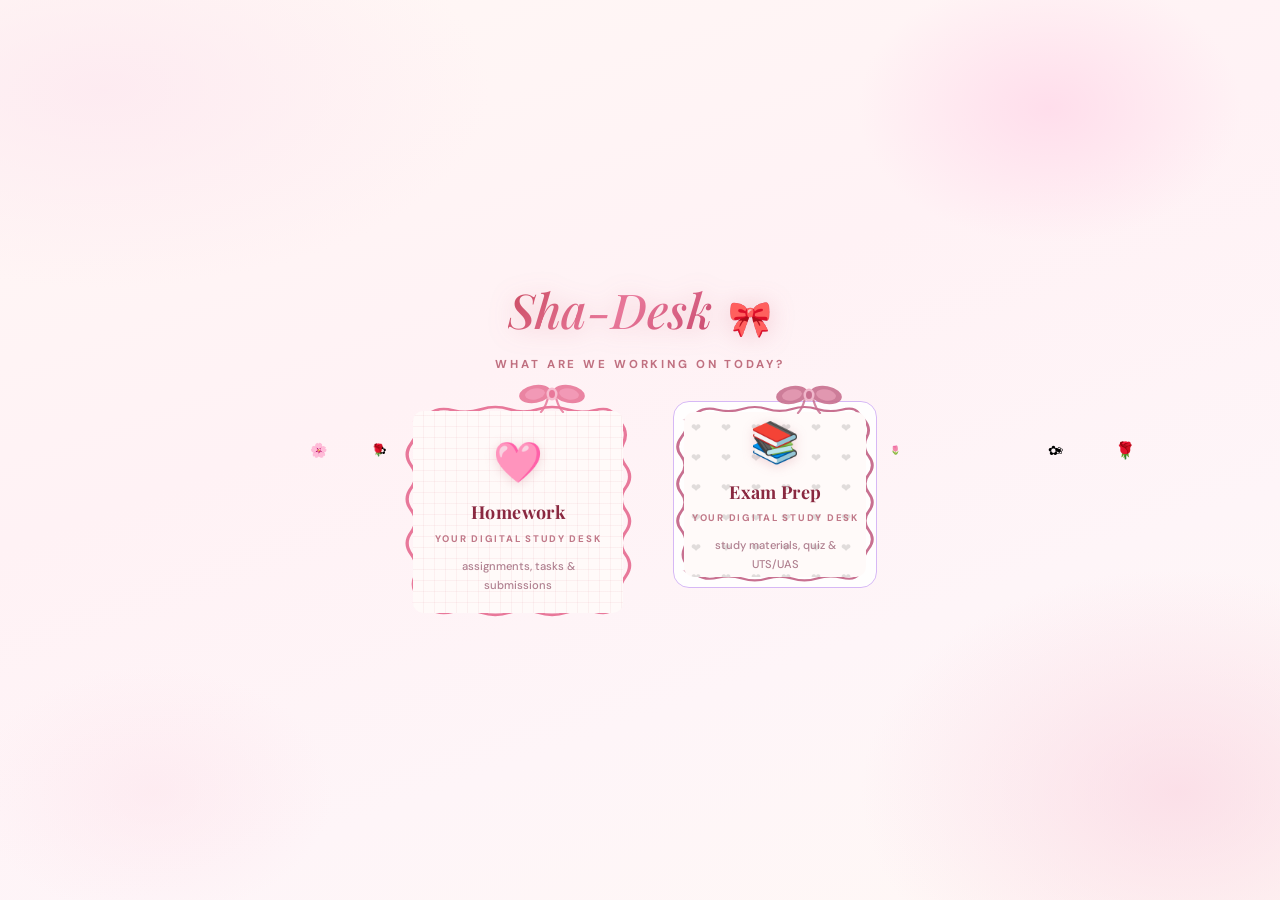
==== commit 5ff4f623: "Refactor: relational schema, CSS sections, HTML cleanup, JS event delegation" ====
--- a/index.html
+++ b/index.html
@@ -5,562 +5,7 @@
 <meta name="viewport" content="width=device-width, initial-scale=1.0">
 <title>Sha-Desk 🎀</title>
 <link href="https://fonts.googleapis.com/css2?family=Playfair+Display:ital,wght@0,400;0,700;1,400&family=DM+Sans:wght@400;500;600;700&display=swap" rel="stylesheet">
-<style>
-:root {
-  --pk:#f4a0bc; --pkm:#f7bdd0; --pkp:#fff5f9; --pkd:#fde8f0; --cream:#fffaf9;
-  --td:#5a2d3e; --tm:#9b5c72; --tl:#c4899d;
-  --bdr:#f9d0df; --shd:rgba(244,160,188,0.18);
-  --bg:#fff5f9; --bgc:#ffffffdd; --bgs:linear-gradient(160deg,#fff5f9 0%,#fde8f055 100%);
-  --hbg:linear-gradient(180deg,#fff8faf0 0%,transparent 100%);
-  --ex:#9b6fd4; --exm:#b899e0; --exp:#f5eeff; --exd:#ecdcf8; --exb:#d6b8f5; --exs:rgba(155,111,212,0.18);
-}
-body.night {
-  --pk:#e8789a; --pkm:#c4607a; --pkp:#1e0f18; --pkd:#2e1522;
-  --cream:#18080f;
-  --td:#f5d0e0; --tm:#d490a8; --tl:#8a4060;
-  --bdr:#4a1e30; --shd:rgba(232,120,154,0.12);
-  --bg:#160810; --bgc:rgba(35,12,22,0.9); --bgs:linear-gradient(160deg,#1e0f18 0%,#2e152244 100%);
-  --hbg:linear-gradient(180deg,#1e0f18f0 0%,transparent 100%);
-  --ex:#b899e0; --exm:#9b6fd4; --exp:#120a1e; --exd:#1e1230; --exb:#3e2560; --exs:rgba(155,111,212,0.15);
-}
-body.exam-mode:not(.night) {
-  --bg:#f2ecff; --bgs:linear-gradient(160deg,#f2ecff 0%,#e8d8f855 100%);
-  --hbg:linear-gradient(180deg,#f4efffee 0%,transparent 100%);
-  --bdr:#d6b8f5; --shd:rgba(155,111,212,0.18);
-  --pk:#9b6fd4; --pkm:#b899e0; --pkp:#f2ecff; --pkd:#e8d8f8;
-  --td:#2e1460; --tm:#6040b0; --tl:#9470c8;
-  --bgc:#f8f4ffee;
-}
-body.exam-mode.night {
-  --bg:#120a1e; --bgc:rgba(28,16,45,0.92); --bgs:linear-gradient(160deg,#1a0e2e 0%,#22103a55 100%);
-  --hbg:linear-gradient(180deg,#1a0e2ef0 0%,transparent 100%);
-  --bdr:#3e2560; --shd:rgba(155,111,212,0.15);
-  --pk:#b899e0; --pkm:#9b6fd4; --pkp:#120a1e; --pkd:#1e1230;
-  --td:#e0ccf8; --tm:#b899e0; --tl:#7850a8;
-}
-*{margin:0;padding:0;box-sizing:border-box;}
-body{font-family:'DM Sans',sans-serif;font-weight:500;background:var(--bg);min-height:100vh;display:flex;flex-direction:column;overflow-x:hidden;transition:background .35s,color .35s;}
-body::before{content:'';position:fixed;inset:0;pointer-events:none;z-index:0;transition:opacity .35s;}
-body:not(.exam-mode):not(.night)::before{
-  background:
-    radial-gradient(ellipse 55% 35% at 8% 8%,#fde8f0bb 0%,transparent 55%),
-    radial-gradient(ellipse 45% 45% at 92% 92%,#f9d0df99 0%,transparent 55%),
-    radial-gradient(ellipse 30% 30% at 50% 50%,#fff0f888 0%,transparent 70%),
-    url("data:image/svg+xml,%3Csvg xmlns='http://www.w3.org/2000/svg' width='200' height='200'%3E%3Ctext x='10' y='38' font-size='22' opacity='0.13' transform='rotate(-18,10,38)'%3E%F0%9F%8E%80%3C/text%3E%3Ctext x='85' y='22' font-size='14' opacity='0.11' transform='rotate(10,85,22)'%3E%F0%9F%8C%B8%3C/text%3E%3Ctext x='152' y='50' font-size='17' opacity='0.10' transform='rotate(20,152,50)'%3E%F0%9F%AA%9E%3C/text%3E%3Ctext x='38' y='88' font-size='15' opacity='0.11' transform='rotate(-12,38,88)'%3E%F0%9F%8E%80%3C/text%3E%3Ctext x='120' y='92' font-size='12' opacity='0.09' transform='rotate(8,120,92)'%3E%F0%9F%8C%B7%3C/text%3E%3Ctext x='178' y='105' font-size='19' opacity='0.12' transform='rotate(-25,178,105)'%3E%F0%9F%AA%9E%3C/text%3E%3Ctext x='18' y='140' font-size='14' opacity='0.10' transform='rotate(15,18,140)'%3E%F0%9F%8C%B8%3C/text%3E%3Ctext x='95' y='152' font-size='23' opacity='0.12' transform='rotate(-8,95,152)'%3E%F0%9F%8E%80%3C/text%3E%3Ctext x='162' y='155' font-size='12' opacity='0.09' transform='rotate(22,162,155)'%3E%F0%9F%8C%B9%3C/text%3E%3Ctext x='50' y='188' font-size='17' opacity='0.11' transform='rotate(-5,50,188)'%3E%F0%9F%AA%9E%3C/text%3E%3Ctext x='132' y='195' font-size='15' opacity='0.10' transform='rotate(12,132,195)'%3E%F0%9F%8C%B8%3C/text%3E%3Ctext x='65' y='62' font-size='11' opacity='0.09' transform='rotate(5,65,62)'%3E%F0%9F%92%9C%3C/text%3E%3Ctext x='142' y='130' font-size='13' opacity='0.09' transform='rotate(-15,142,130)'%3E%F0%9F%AA%B9%3C/text%3E%3C/svg%3E");
-}
-body.exam-mode:not(.night)::before{
-  background:
-    radial-gradient(ellipse 55% 35% at 8% 8%,#e8d8f8bb 0%,transparent 55%),
-    radial-gradient(ellipse 45% 45% at 92% 92%,#d6b8f599 0%,transparent 55%),
-    radial-gradient(ellipse 30% 30% at 50% 50%,#f0e8ff88 0%,transparent 70%),
-    url("data:image/svg+xml,%3Csvg xmlns='http://www.w3.org/2000/svg' width='200' height='200'%3E%3Ctext x='10' y='38' font-size='22' opacity='0.13' transform='rotate(-18,10,38)'%3E%F0%9F%93%9A%3C/text%3E%3Ctext x='85' y='22' font-size='14' opacity='0.11' transform='rotate(10,85,22)'%3E%E2%AD%90%3C/text%3E%3Ctext x='152' y='50' font-size='17' opacity='0.10' transform='rotate(20,152,50)'%3E%F0%9F%AA%84%3C/text%3E%3Ctext x='38' y='88' font-size='15' opacity='0.11' transform='rotate(-12,38,88)'%3E%F0%9F%93%9D%3C/text%3E%3Ctext x='120' y='92' font-size='12' opacity='0.09' transform='rotate(8,120,92)'%3E%E2%AD%90%3C/text%3E%3Ctext x='178' y='105' font-size='19' opacity='0.12' transform='rotate(-25,178,105)'%3E%F0%9F%AA%84%3C/text%3E%3Ctext x='18' y='140' font-size='14' opacity='0.10' transform='rotate(15,18,140)'%3E%F0%9F%8E%AF%3C/text%3E%3Ctext x='95' y='152' font-size='23' opacity='0.12' transform='rotate(-8,95,152)'%3E%F0%9F%93%9A%3C/text%3E%3Ctext x='162' y='155' font-size='12' opacity='0.09' transform='rotate(22,162,155)'%3E%E2%AD%90%3C/text%3E%3Ctext x='50' y='188' font-size='17' opacity='0.11' transform='rotate(-5,50,188)'%3E%F0%9F%AA%84%3C/text%3E%3Ctext x='132' y='195' font-size='15' opacity='0.10' transform='rotate(12,132,195)'%3E%F0%9F%8E%AF%3C/text%3E%3Ctext x='65' y='62' font-size='11' opacity='0.09' transform='rotate(5,65,62)'%3E%F0%9F%92%9C%3C/text%3E%3Ctext x='142' y='130' font-size='13' opacity='0.09' transform='rotate(-15,142,130)'%3E%F0%9F%8C%99%3C/text%3E%3C/svg%3E");
-}
-body.night:not(.exam-mode)::before{
-  background:
-    radial-gradient(ellipse 60% 40% at 10% 10%,#2e152244 0%,transparent 60%),
-    radial-gradient(ellipse 50% 50% at 90% 90%,#3d1a2833 0%,transparent 60%),
-    url("data:image/svg+xml,%3Csvg xmlns='http://www.w3.org/2000/svg' width='200' height='200'%3E%3Ctext x='10' y='38' font-size='22' opacity='0.09' transform='rotate(-18,10,38)'%3E%F0%9F%8E%80%3C/text%3E%3Ctext x='85' y='22' font-size='14' opacity='0.07' transform='rotate(10,85,22)'%3E%F0%9F%8C%B8%3C/text%3E%3Ctext x='152' y='50' font-size='17' opacity='0.07' transform='rotate(20,152,50)'%3E%F0%9F%AA%9E%3C/text%3E%3Ctext x='38' y='88' font-size='15' opacity='0.08' transform='rotate(-12,38,88)'%3E%F0%9F%8E%80%3C/text%3E%3Ctext x='120' y='92' font-size='12' opacity='0.06' transform='rotate(8,120,92)'%3E%F0%9F%8C%B7%3C/text%3E%3Ctext x='178' y='105' font-size='19' opacity='0.08' transform='rotate(-25,178,105)'%3E%F0%9F%AA%9E%3C/text%3E%3Ctext x='18' y='140' font-size='14' opacity='0.07' transform='rotate(15,18,140)'%3E%F0%9F%8C%B8%3C/text%3E%3Ctext x='95' y='152' font-size='23' opacity='0.09' transform='rotate(-8,95,152)'%3E%F0%9F%8E%80%3C/text%3E%3Ctext x='162' y='155' font-size='12' opacity='0.06' transform='rotate(22,162,155)'%3E%F0%9F%8C%B9%3C/text%3E%3Ctext x='50' y='188' font-size='17' opacity='0.08' transform='rotate(-5,50,188)'%3E%F0%9F%AA%9E%3C/text%3E%3Ctext x='132' y='195' font-size='15' opacity='0.07' transform='rotate(12,132,195)'%3E%F0%9F%8C%B8%3C/text%3E%3C/svg%3E");
-}
-body.exam-mode.night::before{
-  background:
-    radial-gradient(ellipse 60% 40% at 10% 10%,#2a155044 0%,transparent 60%),
-    radial-gradient(ellipse 50% 50% at 90% 90%,#3e256033 0%,transparent 60%),
-    url("data:image/svg+xml,%3Csvg xmlns='http://www.w3.org/2000/svg' width='200' height='200'%3E%3Ctext x='10' y='38' font-size='22' opacity='0.09' transform='rotate(-18,10,38)'%3E%F0%9F%93%9A%3C/text%3E%3Ctext x='85' y='22' font-size='14' opacity='0.07' transform='rotate(10,85,22)'%3E%E2%AD%90%3C/text%3E%3Ctext x='152' y='50' font-size='17' opacity='0.07' transform='rotate(20,152,50)'%3E%F0%9F%AA%84%3C/text%3E%3Ctext x='38' y='88' font-size='15' opacity='0.08' transform='rotate(-12,38,88)'%3E%F0%9F%93%9D%3C/text%3E%3Ctext x='120' y='92' font-size='12' opacity='0.06' transform='rotate(8,120,92)'%3E%E2%AD%90%3C/text%3E%3Ctext x='178' y='105' font-size='19' opacity='0.08' transform='rotate(-25,178,105)'%3E%F0%9F%AA%84%3C/text%3E%3Ctext x='18' y='140' font-size='14' opacity='0.07' transform='rotate(15,18,140)'%3E%F0%9F%8E%AF%3C/text%3E%3Ctext x='95' y='152' font-size='23' opacity='0.09' transform='rotate(-8,95,152)'%3E%F0%9F%93%9A%3C/text%3E%3Ctext x='162' y='155' font-size='12' opacity='0.06' transform='rotate(22,162,155)'%3E%E2%AD%90%3C/text%3E%3Ctext x='50' y='188' font-size='17' opacity='0.08' transform='rotate(-5,50,188)'%3E%F0%9F%AA%84%3C/text%3E%3Ctext x='132' y='195' font-size='15' opacity='0.07' transform='rotate(12,132,195)'%3E%F0%9F%8E%AF%3C/text%3E%3C/svg%3E");
-}
-.ribbon{position:fixed;font-size:1.4rem;opacity:.18;pointer-events:none;animation:float 6s ease-in-out infinite;}
-.ribbon:nth-child(1){top:5%;left:3%;animation-delay:0s}
-.ribbon:nth-child(2){top:15%;right:5%;animation-delay:1.5s}
-.ribbon:nth-child(3){bottom:20%;left:2%;animation-delay:3s}
-.ribbon:nth-child(4){bottom:10%;right:3%;animation-delay:4.5s}
-@keyframes float{0%,100%{transform:translateY(0) rotate(-5deg)}50%{transform:translateY(-12px) rotate(5deg)}}
-@keyframes msFadeIn{from{opacity:0}to{opacity:1}}
-@keyframes msLogoIn{from{opacity:0;transform:translateY(-22px) scale(.88)}to{opacity:1;transform:none}}
-@keyframes msFadeUp{from{opacity:0;transform:translateY(12px)}to{opacity:1;transform:none}}
-@keyframes bowSway{0%,100%{transform:translateX(-50%) rotate(-5deg) scale(1)}50%{transform:translateX(-50%) rotate(5deg) scale(1.06)}}
-@keyframes bowSwayR{0%,100%{transform:translateX(-50%) rotate(4deg) scale(1)}50%{transform:translateX(-50%) rotate(-4deg) scale(1.06)}}
-@keyframes floatDot{0%,100%{transform:translateY(0)}50%{transform:translateY(-8px)}}
-#mode-selector{position:fixed;inset:0;z-index:800;display:flex;align-items:center;justify-content:center;animation:msFadeIn .5s ease;overflow:hidden;}
-#mode-selector.hidden{display:none;}
-#mode-selector::before{content:'';position:absolute;inset:0;z-index:0;pointer-events:none;background:radial-gradient(ellipse 55% 40% at 8% 10%,#fde8f0cc 0%,transparent 55%),radial-gradient(ellipse 45% 45% at 92% 88%,#f9d0df99 0%,transparent 55%),radial-gradient(ellipse 30% 30% at 82% 12%,#ffd6e8bb 0%,transparent 50%),radial-gradient(ellipse 28% 28% at 12% 88%,#fde4ec88 0%,transparent 50%),linear-gradient(160deg,#fff8f5 0%,#fff2f5 40%,#fef5f8 70%,#fff8f5 100%),url("data:image/svg+xml,%3Csvg xmlns='http://www.w3.org/2000/svg' width='200' height='200'%3E%3Ctext x='10' y='38' font-size='22' opacity='0.10' transform='rotate(-18,10,38)'%3E%F0%9F%8E%80%3C/text%3E%3Ctext x='85' y='22' font-size='14' opacity='0.08' transform='rotate(10,85,22)'%3E%F0%9F%8C%B8%3C/text%3E%3Ctext x='152' y='50' font-size='17' opacity='0.08' transform='rotate(20,152,50)'%3E%F0%9F%AA%9E%3C/text%3E%3Ctext x='38' y='88' font-size='15' opacity='0.09' transform='rotate(-12,38,88)'%3E%F0%9F%8C%B7%3C/text%3E%3Ctext x='120' y='92' font-size='12' opacity='0.07' transform='rotate(8,120,92)'%3E%F0%9F%92%95%3C/text%3E%3Ctext x='178' y='105' font-size='19' opacity='0.09' transform='rotate(-25,178,105)'%3E%F0%9F%AA%9E%3C/text%3E%3Ctext x='18' y='140' font-size='14' opacity='0.08' transform='rotate(15,18,140)'%3E%F0%9F%8C%B8%3C/text%3E%3Ctext x='95' y='152' font-size='23' opacity='0.09' transform='rotate(-8,95,152)'%3E%F0%9F%8E%80%3C/text%3E%3Ctext x='162' y='155' font-size='12' opacity='0.07' transform='rotate(22,162,155)'%3E%F0%9F%8C%B9%3C/text%3E%3Ctext x='50' y='188' font-size='17' opacity='0.08' transform='rotate(-5,50,188)'%3E%F0%9F%AA%9E%3C/text%3E%3Ctext x='132' y='195' font-size='15' opacity='0.08' transform='rotate(12,132,195)'%3E%F0%9F%8C%B8%3C/text%3E%3C/svg%3E");}
-.ms-inner{display:flex;flex-direction:column;align-items:center;gap:1.8rem;position:relative;z-index:2;}
-.ms-logo{font-family:'Playfair Display',serif;font-style:italic;font-size:3rem;background:linear-gradient(135deg,#c8485e 0%,#e8789a 45%,#b83055 100%);-webkit-background-clip:text;-webkit-text-fill-color:transparent;background-clip:text;filter:drop-shadow(0 2px 12px rgba(200,72,94,.25));animation:msLogoIn .7s cubic-bezier(.34,1.56,.64,1) .1s both;}
-.ms-logo-bow{display:inline-block;-webkit-text-fill-color:initial;filter:none;font-style:normal;font-size:2.2rem;vertical-align:middle;margin-left:.1em;animation:floatDot 3s ease-in-out infinite;}
-.ms-sub{font-size:.72rem;letter-spacing:.25em;text-transform:uppercase;color:#c07080;font-weight:700;margin-top:-.8rem;animation:msFadeUp .55s ease .3s both;}
-.ms-cards{display:flex;gap:2.5rem;animation:msFadeUp .6s ease .45s both;align-items:flex-start;}
-.ms-card{position:relative;cursor:pointer;display:flex;flex-direction:column;align-items:center;gap:.75rem;padding:2.2rem 2rem 1.8rem;background:transparent;transition:transform .3s cubic-bezier(.34,1.56,.64,1),filter .3s;min-width:195px;}
-.ms-card:hover{transform:translateY(-10px) scale(1.03);filter:drop-shadow(0 14px 28px rgba(180,60,80,.22));}
-.ms-card-frame{position:absolute;inset:0;width:100%;height:100%;pointer-events:none;z-index:0;overflow:visible;}
-.ms-card-bow{position:absolute;top:-26px;left:50%;pointer-events:none;z-index:3;animation:bowSway 4s ease-in-out infinite;}
-.ms-card.exam-card .ms-card-bow{animation:bowSwayR 4.3s ease-in-out infinite .5s;}
-.ms-card-icon,.ms-card-title,.ms-card-tagline,.ms-card-desc{position:relative;z-index:2;}
-.ms-card-bg{position:absolute;inset:10px;border-radius:10px;z-index:1;pointer-events:none;}
-.ms-card.hw-card .ms-card-bg{background:repeating-linear-gradient(0deg,transparent,transparent 10px,rgba(200,72,94,.06) 10px,rgba(200,72,94,.06) 11px),repeating-linear-gradient(90deg,transparent,transparent 10px,rgba(200,72,94,.06) 10px,rgba(200,72,94,.06) 11px),#fffaf9;}
-.ms-card.exam-card .ms-card-bg{background:url("data:image/svg+xml,%3Csvg xmlns='http://www.w3.org/2000/svg' width='30' height='30'%3E%3Ctext x='7' y='20' font-size='12' opacity='0.12'%3E%E2%9D%A4%3C/text%3E%3C/svg%3E"),#fffaf9;}
-.ms-card-icon{font-size:2.5rem;filter:drop-shadow(0 2px 6px rgba(180,60,80,.2));}
-.ms-card-title{font-family:'Playfair Display',serif;font-size:1.12rem;font-weight:700;color:#8a2840;letter-spacing:.02em;}
-.ms-card-tagline{font-size:.6rem;letter-spacing:.18em;text-transform:uppercase;color:#c07888;font-weight:700;margin-top:-.2rem;}
-.ms-card-desc{font-size:.7rem;color:#b08090;text-align:center;line-height:1.65;max-width:135px;font-weight:500;}
-.ms-petal{position:absolute;z-index:1;pointer-events:none;animation:msPetal linear infinite;}
-@keyframes msPetal{0%{transform:translateY(-10px) rotate(0deg);opacity:0;}8%{opacity:.28;}92%{opacity:.15;}100%{transform:translateY(102vh) translateX(40px) rotate(480deg);opacity:0;}}
-header{position:relative;z-index:10;display:flex;align-items:center;padding:.85rem 1.2rem;border-bottom:1.5px solid var(--bdr);background:var(--hbg);backdrop-filter:blur(8px);gap:.8rem;transition:background .35s,border-color .35s;}
-.header-center{flex:1;text-align:center;}
-.logo{font-family:'Playfair Display',serif;font-style:italic;font-size:2.1rem;color:var(--pk);text-shadow:0 2px 16px rgba(244,160,188,.4);}
-.logo span{color:var(--tm);font-style:normal;font-size:1.3rem;vertical-align:middle;}
-.tagline{font-size:.78rem;color:var(--tm);letter-spacing:.15em;text-transform:uppercase;margin-top:.15rem;font-weight:700;}
-.mode-badge{display:inline-flex;align-items:center;gap:.35rem;padding:.18rem .7rem;border-radius:99px;font-size:.65rem;font-weight:800;letter-spacing:.12em;text-transform:uppercase;cursor:pointer;transition:all .2s;margin-top:.2rem;}
-.mode-badge.hw{background:#fde8f0;color:#e8789a;border:1.5px solid #f9d0df;}
-.mode-badge.exam{background:#e8d8f8;color:#9b6fd4;border:1.5px solid #d6b8f5;}
-.mode-badge:hover{transform:scale(1.06);}
-.icon-btn{background:none;border:1.5px solid var(--bdr);border-radius:10px;cursor:pointer;padding:.38rem .52rem;font-size:1rem;color:var(--tl);transition:all .2s;flex-shrink:0;line-height:1;display:flex;align-items:center;justify-content:center;}
-.icon-btn:hover{background:var(--pkd);border-color:var(--pkm);color:var(--pk);}
-#save-indicator{position:fixed;bottom:1rem;right:1rem;font-size:.7rem;font-weight:700;color:var(--pk);opacity:0;transition:opacity .4s;z-index:999;background:var(--pkd);border:1.5px solid var(--bdr);border-radius:99px;padding:.2rem .75rem;pointer-events:none;}
-#save-indicator.show{opacity:1;}
-.app{position:relative;z-index:1;display:flex;flex:1;height:calc(100vh - 68px);}
-.sidebar{width:270px;min-width:270px;background:var(--bgs);border-right:1.5px solid var(--bdr);display:flex;flex-direction:column;padding:1rem .7rem;gap:.2rem;overflow-y:auto;transition:width .25s,min-width .25s,padding .25s,opacity .2s,background .35s,border-color .35s;}
-.sidebar.collapsed{width:0;min-width:0;padding:0;opacity:0;overflow:hidden;border-right:none;}
-.sb-label{font-size:.63rem;letter-spacing:.2em;text-transform:uppercase;color:var(--tl);font-weight:700;padding:.5rem .6rem .3rem;white-space:nowrap;}
-.pinned-strip{margin-bottom:.35rem;}
-.pinned-strip-label{font-size:.6rem;letter-spacing:.18em;text-transform:uppercase;color:#f4c23a;font-weight:700;padding:.3rem .6rem .2rem;}
-.pinned-item{display:flex;align-items:center;gap:.4rem;padding:.35rem .65rem;border-radius:9px;border:1.5px solid #f4c23a44;background:#fffbee;cursor:pointer;font-size:.78rem;font-weight:700;color:#b8870a;width:100%;text-align:left;transition:.15s;position:relative;}
-.pinned-item:hover{background:#fff8dc;border-color:#f4c23a;}
-.pinned-item-name{flex:1;overflow:hidden;text-overflow:ellipsis;white-space:nowrap;}
-.pinned-item-sub{font-size:.6rem;color:#d4a030;font-weight:500;white-space:nowrap;}
-body.night .pinned-item{background:rgba(60,50,10,.5);color:#f4c23a;}
-.matkul-row{width:100%;}
-.matkul-hdr{display:flex;align-items:center;gap:.4rem;padding:.55rem .6rem;border-radius:10px;border:1.5px solid transparent;background:transparent;cursor:pointer;width:100%;text-align:left;transition:all .18s;}
-.matkul-hdr:hover{background:var(--pkd);border-color:var(--bdr);}
-.matkul-hdr.open{background:var(--pkd);border-color:var(--bdr);}
-.matkul-chev{font-size:.6rem;color:var(--tl);transition:transform .2s;flex-shrink:0;}
-.matkul-hdr.open .matkul-chev{transform:rotate(90deg);}
-.matkul-icon{font-size:1rem;flex-shrink:0;}
-.matkul-name{flex:1;font-size:.9rem;font-weight:700;color:var(--td);overflow:hidden;text-overflow:ellipsis;white-space:nowrap;min-width:0;}
-.matkul-cnt{font-size:.6rem;font-weight:700;background:var(--pkd);color:var(--pk);padding:.06rem .35rem;border-radius:99px;flex-shrink:0;}
-.matkul-acts{display:none;gap:2px;}
-.matkul-hdr:hover .matkul-acts{display:flex;}
-.matkul-act{background:none;border:none;cursor:pointer;padding:2px 5px;border-radius:6px;font-size:.72rem;color:var(--tl);transition:.15s;}
-.matkul-act:hover{background:var(--pkd);color:var(--pk);}
-.gdrive-btn{background:none;border:none;cursor:pointer;font-size:.85rem;padding:1px 4px;border-radius:6px;transition:.15s;flex-shrink:0;opacity:.4;line-height:1;}
-.gdrive-btn:hover{background:var(--pkd);opacity:1;}
-.gdrive-btn.has-link{opacity:1;}
-.subfolder-list{padding-left:1.4rem;display:flex;flex-direction:column;gap:.15rem;margin:.15rem 0 .2rem;animation:fadeIn .2s ease;}
-.sfbtn{display:flex;align-items:center;gap:.4rem;padding:.45rem .65rem;border-radius:9px;border:1.5px solid transparent;background:transparent;cursor:pointer;font-family:'DM Sans',sans-serif;font-size:.8rem;font-weight:600;color:var(--tm);text-align:left;transition:all .15s;width:100%;position:relative;}
-.sfbtn:hover{background:var(--pkd);border-color:var(--bdr);color:var(--pk);}
-.sfbtn.active{background:linear-gradient(135deg,var(--pkp),var(--pkd));border-color:var(--pkm);color:var(--pk);font-weight:700;box-shadow:0 2px 8px var(--shd);}
-.sfbtn.pinned-f{border-left:3px solid #f4c23a!important;}
-body.exam-mode .sfbtn:hover{background:var(--exd);border-color:var(--exb);color:var(--ex);}
-body.exam-mode .sfbtn.active{background:linear-gradient(135deg,var(--exp),var(--exd));border-color:var(--exm);color:var(--ex);box-shadow:0 2px 8px var(--exs);}
-.sf-icon{font-size:.82rem;flex-shrink:0;}
-.sf-name{flex:1;overflow:hidden;text-overflow:ellipsis;white-space:nowrap;min-width:0;max-width:100px;}
-.sf-tooltip{display:none;position:absolute;left:calc(100% + 8px);top:50%;transform:translateY(-50%);background:rgba(40,15,28,.95);color:#f0c0d5;padding:.32rem .75rem;border-radius:9px;font-size:.73rem;white-space:nowrap;z-index:999;pointer-events:none;box-shadow:0 4px 16px rgba(0,0,0,.28);border:1px solid #5a2d3e;}
-body.exam-mode .sf-tooltip{background:rgba(20,10,40,.95);color:#d4b8f5;border-color:#4a3570;}
-.sfbtn:hover .sf-tooltip{display:block;}
-.sf-del{background:none;border:none;cursor:pointer;color:var(--tl);font-size:.68rem;padding:2px 5px;border-radius:5px;display:none;transition:.15s;flex-shrink:0;}
-.sfbtn:hover .sf-del{display:block;}
-.sf-del:hover{background:var(--pkd);color:var(--pk);}
-.sb-status-dot{width:7px;height:7px;border-radius:50%;flex-shrink:0;}
-.sb-status-dot.untouched{background:#e05555;}
-.sb-status-dot.on-progress{background:#f4c23a;}
-.sb-status-dot.done{background:#5a9fe0;}
-.sb-status-dot.submitted{background:#5ec47e;}
-.exam-type-mini{font-size:.56rem;font-weight:800;padding:.04rem .3rem;border-radius:99px;flex-shrink:0;}
-.exam-type-mini.quiz{background:#fff3cd;color:#856404;}
-.exam-type-mini.uts{background:#cff4fc;color:#0c5460;}
-.exam-type-mini.uas{background:#d1e7dd;color:#0f5132;}
-.add-sf-btn{display:flex;align-items:center;gap:.4rem;padding:.35rem .65rem;border-radius:9px;border:1.5px dashed var(--pkm);background:transparent;cursor:pointer;font-family:'DM Sans',sans-serif;font-size:.76rem;font-weight:600;color:var(--tl);transition:all .15s;width:100%;}
-.add-sf-btn:hover{background:var(--pkd);color:var(--pk);border-color:var(--pk);}
-body.exam-mode .add-sf-btn{border-color:var(--exm);}
-body.exam-mode .add-sf-btn:hover{background:var(--exd);color:var(--ex);border-color:var(--ex);}
-.add-matkul-btn{display:flex;align-items:center;gap:.5rem;padding:.6rem .75rem;border-radius:12px;border:1.5px dashed var(--pkm);background:transparent;cursor:pointer;font-family:'DM Sans',sans-serif;font-size:.83rem;font-weight:600;color:var(--tl);transition:all .2s;margin-top:.5rem;width:100%;}
-.add-matkul-btn:hover{background:var(--pkd);color:var(--pk);border-color:var(--pk);}
-.cal-sidebar-btn{display:flex;align-items:center;gap:.5rem;padding:.5rem .75rem;border-radius:12px;border:1.5px solid var(--exb);background:transparent;cursor:pointer;font-family:'DM Sans',sans-serif;font-size:.8rem;font-weight:700;color:var(--ex);transition:all .2s;margin-top:.3rem;width:100%;}
-.cal-sidebar-btn:hover{background:var(--exd);}
-input[type="date"],input[type="time"]{color-scheme:light;font-family:'DM Sans',sans-serif;}
-input[type="date"]::-webkit-calendar-picker-indicator,input[type="time"]::-webkit-calendar-picker-indicator{background:url("data:image/svg+xml,%3Csvg xmlns='http://www.w3.org/2000/svg' width='16' height='16' viewBox='0 0 24 24' fill='none' stroke='%23f4a0bc' stroke-width='2'%3E%3Crect x='3' y='4' width='18' height='18' rx='2' ry='2'/%3E%3Cline x1='16' y1='2' x2='16' y2='6'/%3E%3Cline x1='8' y1='2' x2='8' y2='6'/%3E%3Cline x1='3' y1='10' x2='21' y2='10'/%3E%3C/svg%3E") center/contain no-repeat;cursor:pointer;opacity:1;padding:2px;border-radius:4px;transition:transform .15s;}
-body.exam-mode input[type="date"]::-webkit-calendar-picker-indicator,body.exam-mode input[type="time"]::-webkit-calendar-picker-indicator,.exam-inp::-webkit-calendar-picker-indicator{background:url("data:image/svg+xml,%3Csvg xmlns='http://www.w3.org/2000/svg' width='16' height='16' viewBox='0 0 24 24' fill='none' stroke='%23b899e0' stroke-width='2'%3E%3Crect x='3' y='4' width='18' height='18' rx='2' ry='2'/%3E%3Cline x1='16' y1='2' x2='16' y2='6'/%3E%3Cline x1='8' y1='2' x2='8' y2='6'/%3E%3Cline x1='3' y1='10' x2='21' y2='10'/%3E%3C/svg%3E") center/contain no-repeat !important;filter:none !important;}
-.countdown-box input[type="date"]::-webkit-calendar-picker-indicator,.countdown-box input[type="time"]::-webkit-calendar-picker-indicator{filter:invert(1) !important;opacity:.7;}
-#cq-picker-overlay{position:fixed;inset:0;z-index:600;display:flex;align-items:center;justify-content:center;background:rgba(90,30,55,.2);backdrop-filter:blur(6px);animation:fadeIn .15s ease;}
-#cq-picker-overlay.hidden{display:none;}
-.cq-picker{background:linear-gradient(145deg,#fff5f9,#fde8f0);border:2px solid #f9d0df;border-radius:24px;padding:1.5rem;width:340px;box-shadow:0 20px 60px rgba(232,120,154,.28);animation:popIn .2s ease;position:relative;}
-body.exam-mode .cq-picker{background:linear-gradient(145deg,#f5f0ff,#ecdcf8);border-color:#d6b8f5;box-shadow:0 20px 60px rgba(155,111,212,.28);}
-body.night .cq-picker{background:linear-gradient(145deg,#2a1520,#1e0f18);border-color:#5a2d3e;}
-body.exam-mode.night .cq-picker{background:linear-gradient(145deg,#1e1230,#120a1e);border-color:#3e2560;}
-.cq-picker-title{font-family:'Playfair Display',serif;font-style:italic;font-size:1.1rem;color:var(--pk);margin-bottom:1rem;text-align:center;}
-.cq-cal-nav{display:flex;align-items:center;justify-content:space-between;margin-bottom:.85rem;}
-.cq-cal-nav-btn{background:none;border:1.5px solid var(--bdr);border-radius:8px;cursor:pointer;padding:.22rem .6rem;font-size:.8rem;color:var(--pk);font-weight:700;transition:.15s;}
-.cq-cal-nav-btn:hover{background:var(--pkd);}
-.cq-month-lbl{font-family:'Playfair Display',serif;font-size:.95rem;font-weight:700;color:var(--td);text-align:center;}
-.cq-cal-grid{display:grid;grid-template-columns:repeat(7,1fr);gap:3px;margin-bottom:.75rem;}
-.cq-dow{text-align:center;font-size:.6rem;font-weight:800;letter-spacing:.08em;text-transform:uppercase;color:var(--tl);padding:.2rem 0;}
-.cq-day{aspect-ratio:1;border-radius:50%;border:none;background:transparent;cursor:pointer;font-family:'DM Sans',sans-serif;font-size:.78rem;font-weight:600;color:var(--td);transition:all .15s;display:flex;align-items:center;justify-content:center;}
-.cq-day:hover{background:var(--pkd);color:var(--pk);}
-.cq-day.today{border:1.5px solid var(--pkm);color:var(--pk);font-weight:800;}
-.cq-day.selected{background:linear-gradient(135deg,var(--pkm),var(--pk));color:white;font-weight:800;box-shadow:0 2px 8px var(--shd);}
-.cq-day.other-m{opacity:.3;cursor:default;}
-.cq-day.other-m:hover{background:transparent;color:var(--td);}
-body.exam-mode .cq-day:hover{background:var(--exd);color:var(--ex);}
-body.exam-mode .cq-day.today{border-color:var(--exm);color:var(--ex);}
-body.exam-mode .cq-day.selected{background:linear-gradient(135deg,var(--exm),var(--ex));box-shadow:0 2px 8px var(--exs);}
-.cq-time-row{display:flex;align-items:center;justify-content:center;gap:.6rem;margin-bottom:.85rem;padding:.6rem;background:var(--pkd);border-radius:12px;}
-body.exam-mode .cq-time-row{background:var(--exd);}
-.cq-time-lbl{font-size:.65rem;letter-spacing:.12em;text-transform:uppercase;font-weight:800;color:var(--tl);}
-.cq-time-inp{width:70px;text-align:center;border:1.5px solid var(--bdr);border-radius:9px;padding:.32rem .5rem;font-family:'DM Sans',sans-serif;font-size:.9rem;font-weight:700;color:var(--td);background:white;outline:none;transition:border-color .2s;}
-.cq-time-inp:focus{border-color:var(--pkm);}
-body.night .cq-time-inp{background:rgba(58,25,40,.9);border-color:var(--bdr);color:var(--td);}
-.cq-colon{font-size:1.2rem;font-weight:800;color:var(--pk);}
-.cq-btns{display:flex;gap:.5rem;justify-content:flex-end;}
-.cq-btn-cancel{padding:.38rem .9rem;border-radius:9px;border:1.5px solid var(--bdr);background:white;color:var(--tl);cursor:pointer;font-family:'DM Sans',sans-serif;font-size:.78rem;font-weight:600;transition:.15s;}
-.cq-btn-cancel:hover{background:var(--pkd);color:var(--tm);}
-.cq-btn-ok{padding:.38rem 1.1rem;border-radius:9px;border:none;background:linear-gradient(135deg,var(--pkm),var(--pk));color:white;cursor:pointer;font-family:'DM Sans',sans-serif;font-size:.78rem;font-weight:700;transition:.15s;box-shadow:0 2px 8px var(--shd);}
-.cq-btn-ok:hover{transform:translateY(-1px);box-shadow:0 4px 12px var(--shd);}
-body.exam-mode .cq-btn-ok{background:linear-gradient(135deg,var(--exm),var(--ex));box-shadow:0 2px 8px var(--exs);}
-body.night .cq-btn-cancel{background:rgba(58,25,40,.7);border-color:var(--bdr);color:var(--td);}
-.date-trigger-btn{display:inline-flex;align-items:center;gap:.35rem;padding:.22rem .75rem;border-radius:99px;border:1.5px solid var(--bdr);background:white;cursor:pointer;font-family:'DM Sans',sans-serif;font-size:.76rem;font-weight:600;color:var(--td);transition:all .2s;white-space:nowrap;}
-.date-trigger-btn:hover{border-color:var(--pkm);background:var(--pkd);color:var(--pk);}
-.date-trigger-btn .cal-icon{font-size:.85rem;}
-body.exam-mode .date-trigger-btn:hover{border-color:var(--exm);background:var(--exd);color:var(--ex);}
-body.night .date-trigger-btn{background:rgba(58,25,40,.9);border-color:var(--bdr);color:var(--td);}
-.ctx-menu{position:fixed;z-index:700;background:white;border:1.5px solid var(--bdr);border-radius:12px;box-shadow:0 8px 32px rgba(0,0,0,.15);padding:.4rem 0;min-width:155px;animation:popIn .15s ease;}
-.ctx-item{display:flex;align-items:center;gap:.5rem;padding:.48rem .9rem;font-size:.8rem;font-weight:600;color:var(--td);cursor:pointer;transition:.1s;}
-.ctx-item:hover{background:var(--pkd);color:var(--pk);}
-.ctx-item.danger:hover{background:#fdeaea;color:#c03030;}
-.ctx-sep{height:1px;background:var(--bdr);margin:.25rem 0;}
-body.night .ctx-menu{background:#2a1520;border-color:var(--bdr);}
-body.night .ctx-item:hover{background:#3d1e2a;}
-.content{flex:1;display:flex;flex-direction:column;overflow:hidden;}
-.empty-state{flex:1;display:flex;flex-direction:column;align-items:center;justify-content:center;gap:1rem;color:var(--tl);animation:fadeIn .4s ease;}
-.empty-icon{font-size:3.5rem;opacity:.5;}
-.empty-text{font-size:1rem;font-weight:600;}
-.memo-page,.exam-page{flex:1;display:flex;flex-direction:column;padding:1.8rem 2.5rem;overflow-y:auto;animation:fadeIn .3s ease;}
-@keyframes fadeIn{from{opacity:0;transform:translateY(8px)}to{opacity:1;transform:none}}
-@keyframes slideIn{from{opacity:0;transform:translateX(-8px)}to{opacity:1;transform:none}}
-@keyframes popIn{from{opacity:0;transform:scale(.88) translateY(12px)}to{opacity:1;transform:none}}
-.crumb{display:flex;align-items:center;gap:.4rem;font-size:.73rem;font-weight:700;color:var(--tl);margin-bottom:.7rem;letter-spacing:.05em;}
-.crumb .cs{color:var(--tm);}
-.crumb .sep{color:var(--pkm);font-size:.9rem;}
-.crumb .ct{color:var(--pk);}
-.memo-hdr{display:flex;align-items:flex-start;gap:1rem;margin-bottom:1.4rem;padding-bottom:1rem;border-bottom:1.5px solid var(--bdr);}
-.memo-icon{font-size:1.7rem;padding-top:4px;flex-shrink:0;}
-.memo-fields{display:flex;flex-direction:column;flex:1;gap:.5rem;min-width:0;}
-.memo-title{font-family:'Playfair Display',serif;font-size:1.65rem;font-style:italic;color:var(--td);background:transparent;border:none;outline:none;border-bottom:2px solid transparent;transition:border-color .2s;width:100%;}
-.memo-title:focus{border-bottom-color:var(--pkm);}
-.status-strip{display:flex;align-items:center;gap:.5rem;flex-wrap:wrap;}
-.sl{font-size:.66rem;letter-spacing:.14em;text-transform:uppercase;font-weight:800;color:var(--tl);white-space:nowrap;}
-.sbtn{display:flex;align-items:center;gap:.32rem;padding:.28rem .8rem;border-radius:99px;border:1.5px solid var(--bdr);background:white;cursor:pointer;font-family:'DM Sans',sans-serif;font-size:.73rem;font-weight:700;color:var(--tl);transition:all .18s;}
-.sbtn .sdot{width:7px;height:7px;border-radius:50%;flex-shrink:0;}
-.sbtn.a-untouched{background:#fdeaea;border-color:#e05555;color:#c03030;}
-.sbtn.a-on-progress{background:#fff8ee;border-color:#f4c23a;color:#b8870a;}
-.sbtn.a-done{background:#eaf2fd;border-color:#5a9fe0;color:#2a6fb5;}
-.sbtn.a-submitted{background:#edfaf3;border-color:#5ec47e;color:#228a4a;}
-.date-row{display:flex;align-items:center;gap:.6rem;flex-wrap:wrap;}
-.df{display:flex;align-items:center;gap:.5rem;}
-.dfl{font-size:.66rem;letter-spacing:.13em;text-transform:uppercase;font-weight:800;color:var(--tl);white-space:nowrap;}
-.dfl.dead{color:#d63d3d;font-weight:900;}
-.start-pill{display:flex;align-items:center;gap:.32rem;background:white;border:1.5px solid var(--bdr);border-radius:99px;padding:.2rem .28rem .2rem .68rem;transition:border-color .2s;}
-.start-pill:focus-within{border-color:var(--pkm);}
-.today-btn{padding:.16rem .6rem;border-radius:99px;border:1.5px solid var(--pkm);background:var(--pkd);cursor:pointer;font-family:'DM Sans',sans-serif;font-size:.7rem;font-weight:700;color:var(--pk);transition:all .15s;white-space:nowrap;}
-.today-btn:hover{background:var(--pkm);color:white;}
-.deadline-pill{display:flex;align-items:center;gap:.32rem;background:white;border:1.5px solid #f5b8b8;border-radius:99px;padding:.2rem .5rem .2rem .68rem;transition:border-color .2s;}
-.deadline-pill.overdue{background:#fff5f5;border-color:#e74c3c;}
-.dl-clear{background:none;border:none;cursor:pointer;color:#e8a0a0;font-size:.68rem;padding:0 2px;line-height:1;transition:.15s;}
-.dl-clear:hover{color:#e74c3c;}
-.card{background:var(--bgc);border:1.5px solid var(--bdr);border-radius:16px;padding:.85rem 1.1rem;margin-bottom:1.3rem;backdrop-filter:blur(4px);}
-.card-label{font-size:.66rem;letter-spacing:.18em;text-transform:uppercase;color:var(--tl);font-weight:700;}
-.card-hdr{display:flex;align-items:center;justify-content:space-between;margin-bottom:.7rem;}
-.submit-toggle{display:flex;align-items:center;gap:.42rem;padding:.32rem .95rem;border-radius:99px;border:1.5px solid var(--bdr);background:white;cursor:pointer;font-family:'DM Sans',sans-serif;font-size:.76rem;font-weight:700;color:var(--tl);transition:all .2s;}
-.submit-toggle:hover,.submit-toggle.on{border-color:#7ab4e8;color:#2965ad;background:#edf4fd;}
-.submit-toggle.on{background:linear-gradient(135deg,#d6ecfc,#edf4fd);box-shadow:0 2px 10px rgba(122,180,232,.25);}
-.link-row{display:flex;align-items:center;gap:.5rem;}
-.link-label{font-size:.66rem;letter-spacing:.14em;text-transform:uppercase;font-weight:700;color:var(--tl);white-space:nowrap;min-width:78px;}
-.link-wrap{display:flex;align-items:center;gap:.4rem;flex:1;min-width:0;}
-.link-inp{flex:1;padding:.3rem .72rem;border:1.5px solid var(--bdr);border-radius:99px;font-family:'DM Sans',sans-serif;font-size:.78rem;font-weight:500;color:var(--td);background:white;outline:none;min-width:0;transition:border-color .2s;}
-.link-inp:focus{border-color:#7ab4e8;}
-.open-btn{padding:.3rem .78rem;border-radius:99px;border:1.5px solid var(--bdr);background:white;cursor:pointer;font-size:.73rem;font-weight:600;color:var(--tm);transition:.15s;white-space:nowrap;flex-shrink:0;}
-.open-btn:hover{border-color:#7ab4e8;color:#2965ad;background:#edf4fd;}
-.two-col{display:grid;grid-template-columns:1fr 1fr;gap:.8rem;}
-.col-hdr{display:flex;align-items:center;justify-content:space-between;margin-bottom:.32rem;}
-.col-btns{display:flex;gap:.28rem;}
-.add-chip-btn{display:flex;align-items:center;gap:.35rem;padding:.2rem .55rem;border-radius:99px;border:1.5px solid var(--pkm);background:white;cursor:pointer;font-family:'DM Sans',sans-serif;font-size:.7rem;font-weight:600;color:var(--pk);transition:all .2s;}
-.add-chip-btn:hover{background:var(--pkd);border-color:var(--pk);}
-.add-chip-btn.blue{border-color:#7ab4e8;color:#2965ad;}
-.add-chip-btn.blue:hover{background:#edf4fd;}
-.col-div{width:1px;background:var(--bdr);}
-.chips-wrap{display:flex;flex-wrap:wrap;gap:.38rem;min-height:26px;}
-.file-chip{display:flex;align-items:center;gap:.38rem;padding:.26rem .62rem;border-radius:99px;background:linear-gradient(135deg,var(--pkp),var(--pkd));border:1.5px solid var(--bdr);font-size:.76rem;font-weight:600;color:var(--tm);cursor:pointer;transition:all .2s;max-width:200px;}
-.file-chip:hover{border-color:var(--pkm);box-shadow:0 2px 8px var(--shd);}
-.chip-name{overflow:hidden;text-overflow:ellipsis;white-space:nowrap;max-width:140px;}
-.chip-del{background:none;border:none;cursor:pointer;color:var(--tl);font-size:.66rem;padding:0 2px;transition:.15s;flex-shrink:0;}
-.chip-del:hover{color:var(--pk);}
-.link-chip{display:flex;align-items:center;gap:.32rem;padding:.2rem .52rem;border-radius:99px;background:linear-gradient(135deg,#f0f8ff,#e8f4fd);border:1.5px solid #c5ddf8;font-size:.73rem;font-weight:600;color:#3d6dbd;cursor:default;transition:all .2s;max-width:200px;}
-.link-chip:hover{border-color:#7ab4e8;box-shadow:0 2px 8px rgba(122,180,232,.25);}
-.link-chip-name{overflow:hidden;text-overflow:ellipsis;white-space:nowrap;max-width:125px;cursor:pointer;text-decoration:underline;text-underline-offset:2px;}
-.link-chip-del{background:none;border:none;cursor:pointer;color:#8aaee0;font-size:.66rem;padding:0 2px;transition:.15s;flex-shrink:0;}
-.link-chip-del:hover{color:#2965ad;}
-.add-link-row{display:flex;align-items:center;gap:.28rem;margin-top:.2rem;}
-.add-link-inp{flex:1;padding:.2rem .52rem;border:1.5px solid var(--bdr);border-radius:99px;font-family:'DM Sans',sans-serif;font-size:.73rem;font-weight:500;color:var(--td);background:white;outline:none;min-width:0;transition:border-color .2s;}
-.add-link-inp:focus{border-color:#7ab4e8;}
-.add-link-ok{padding:.2rem .55rem;border-radius:99px;border:1.5px solid #c5ddf8;background:#edf4fd;cursor:pointer;font-size:.7rem;font-weight:700;color:#2965ad;transition:.15s;white-space:nowrap;}
-.add-link-ok:hover{background:#daeafa;}
-.chip-empty{font-size:.76rem;color:var(--tl);font-weight:500;font-style:italic;}
-.notes-ta{width:100%;min-height:88px;padding:.58rem .78rem;border:1.5px solid var(--bdr);border-radius:12px;font-family:'DM Sans',sans-serif;font-size:.83rem;font-weight:500;color:var(--td);background:linear-gradient(135deg,#fffaf9,#fff5f8);outline:none;resize:vertical;transition:border-color .2s;line-height:1.6;margin-top:.55rem;}
-.notes-ta:focus{border-color:var(--pkm);}
-.notes-ta::placeholder{color:var(--tl);font-style:italic;}
-.task-lbl{font-size:.66rem;letter-spacing:.18em;text-transform:uppercase;color:var(--tl);font-weight:700;margin-bottom:.85rem;}
-.task-list{display:flex;flex-direction:column;gap:.65rem;margin-bottom:.85rem;}
-.task-card{background:var(--bgc);border:1.5px solid var(--bdr);border-radius:14px;overflow:hidden;transition:all .2s;animation:slideIn .22s ease;backdrop-filter:blur(4px);}
-.task-card:hover{box-shadow:0 2px 14px var(--shd);border-color:var(--pkm);}
-.task-main{display:flex;align-items:center;gap:.72rem;padding:.68rem .88rem;}
-.task-chk{width:21px;height:21px;border-radius:50%;border:2px solid var(--pkm);background:transparent;cursor:pointer;flex-shrink:0;display:flex;align-items:center;justify-content:center;transition:all .2s;font-size:.73rem;user-select:none;}
-.task-chk.done{background:var(--pkm);border-color:var(--pkm);color:white;}
-.task-num{font-family:'Playfair Display',serif;font-size:.93rem;color:var(--pk);font-weight:700;min-width:1.35rem;flex-shrink:0;}
-.task-inp{flex:1;border:none;background:transparent;font-family:'DM Sans',sans-serif;font-size:.86rem;font-weight:600;color:var(--td);outline:none;min-width:0;}
-.task-inp.done{text-decoration:line-through;color:var(--tl);}
-.task-exp{background:none;border:none;cursor:pointer;color:var(--tl);font-size:.73rem;padding:3px 7px;border-radius:6px;transition:.15s;flex-shrink:0;font-weight:600;}
-.task-exp:hover{background:var(--pkd);color:var(--pk);}
-.task-del{background:none;border:none;cursor:pointer;color:var(--tl);font-size:.73rem;padding:3px 7px;border-radius:6px;opacity:0;transition:.15s;flex-shrink:0;}
-.task-card:hover .task-del{opacity:1;}
-.task-del:hover{background:var(--pkd);color:var(--pk);}
-.task-attach{border-top:1.5px dashed var(--bdr);padding:.62rem .88rem .72rem;display:none;flex-direction:column;gap:.52rem;background:linear-gradient(135deg,var(--pkp),var(--pkd)44);animation:fadeIn .2s ease;}
-.task-attach.open{display:flex;}
-.attach-row{display:flex;align-items:center;gap:.48rem;flex-wrap:wrap;}
-.attach-lbl{font-size:.63rem;letter-spacing:.13em;text-transform:uppercase;font-weight:700;color:var(--tl);min-width:53px;}
-.link-inp-wrap{display:flex;align-items:center;gap:.38rem;flex:1;min-width:0;}
-.ta-inp{flex:1;padding:.26rem .58rem;border:1.5px solid var(--bdr);border-radius:99px;font-family:'DM Sans',sans-serif;font-size:.76rem;font-weight:500;color:var(--td);background:white;outline:none;min-width:0;transition:border-color .2s;}
-.ta-inp:focus{border-color:var(--pkm);}
-.ta-open{padding:.26rem .62rem;border-radius:99px;border:1.5px solid var(--bdr);background:white;cursor:pointer;font-size:.73rem;font-weight:600;color:var(--tm);transition:.15s;white-space:nowrap;flex-shrink:0;}
-.ta-open:hover{border-color:var(--pkm);color:var(--pk);background:var(--pkd);}
-.photo-chips{display:flex;flex-wrap:wrap;gap:.38rem;align-items:center;}
-.photo-chip{position:relative;width:48px;height:48px;border-radius:9px;overflow:hidden;border:2px solid var(--bdr);cursor:pointer;transition:all .2s;flex-shrink:0;}
-.photo-chip:hover{border-color:var(--pkm);box-shadow:0 2px 8px var(--shd);}
-.photo-chip img{width:100%;height:100%;object-fit:cover;display:block;}
-.photo-chip-del{position:absolute;top:2px;right:2px;background:rgba(90,45,62,.75);color:white;border:none;border-radius:50%;width:14px;height:14px;font-size:.48rem;cursor:pointer;display:none;align-items:center;justify-content:center;line-height:1;}
-.photo-chip:hover .photo-chip-del{display:flex;}
-.photo-add{width:48px;height:48px;border-radius:9px;border:1.5px dashed var(--pkm);background:white;cursor:pointer;display:flex;align-items:center;justify-content:center;font-size:1.05rem;color:var(--pkm);transition:all .2s;flex-shrink:0;position:relative;}
-.photo-add:hover{border-color:var(--pk);color:var(--pk);background:var(--pkd);}
-.photo-add input{position:absolute;inset:0;opacity:0;cursor:pointer;width:100%;}
-.add-task-row{display:flex;align-items:center;gap:.72rem;padding:.62rem .88rem;background:linear-gradient(135deg,var(--pkp),var(--pkd)44);border:1.5px dashed var(--pkm);border-radius:12px;cursor:pointer;transition:all .2s;color:var(--tl);font-size:.83rem;font-weight:600;}
-.add-task-row:hover{border-color:var(--pk);color:var(--pk);background:var(--pkd);}
-.progress-section{margin-top:1.2rem;padding-top:.88rem;border-top:1px solid var(--bdr);}
-.progress-row{display:flex;align-items:center;gap:1rem;margin-bottom:.38rem;}
-.progress-text{font-size:.76rem;color:var(--tl);font-weight:600;}
-.progress-pct{font-size:.76rem;color:var(--pk);font-weight:700;margin-left:auto;}
-.progress-bar{height:6px;background:var(--pkd);border-radius:99px;overflow:hidden;}
-.progress-fill{height:100%;background:linear-gradient(90deg,var(--pkm),var(--pk));border-radius:99px;transition:width .4s ease;}
-.folder-attach-btns{display:flex;gap:.38rem;}
-.exam-crumb .cs{color:#6a4aad;}
-.exam-crumb .ct{color:#9b6fd4;}
-.exam-crumb .sep{color:#b899e0;}
-.exam-hdr{display:flex;align-items:flex-start;gap:1.2rem;margin-bottom:1.4rem;padding-bottom:1rem;border-bottom:1.5px solid var(--exb);}
-.exam-hdr-left{flex:1;min-width:0;}
-.exam-title-row{display:flex;align-items:center;gap:.8rem;margin-bottom:.55rem;}
-.exam-type-badge{padding:.18rem .78rem;border-radius:99px;font-size:.7rem;font-weight:800;letter-spacing:.1em;text-transform:uppercase;}
-.exam-type-badge.quiz{background:#fff3cd;color:#856404;border:1.5px solid #ffc107;}
-.exam-type-badge.uts{background:#cff4fc;color:#0c5460;border:1.5px solid #0dcaf0;}
-.exam-type-badge.uas{background:#d1e7dd;color:#0f5132;border:1.5px solid #198754;}
-.exam-title-inp{font-family:'Playfair Display',serif;font-size:1.45rem;font-style:italic;color:#2e1460;background:transparent;border:none;outline:none;border-bottom:2px solid transparent;transition:border-color .2s;flex:1;}
-.exam-title-inp:focus{border-bottom-color:#b899e0;}
-body.night .exam-title-inp{color:var(--td);}
-.countdown-box{background:linear-gradient(135deg,#4a2080,#7a40c0);border-radius:18px;padding:1.05rem 1.45rem;color:white;min-width:255px;flex-shrink:0;text-align:center;transition:all .3s;}
-.countdown-box.no-date{background:linear-gradient(135deg,#7a6090,#9a80b0);opacity:.7;}
-.cd-label{font-size:.6rem;letter-spacing:.2em;text-transform:uppercase;color:#d0b8f8;font-weight:700;margin-bottom:.45rem;}
-.cd-timer{display:flex;align-items:center;justify-content:center;gap:.45rem;}
-.cd-unit{display:flex;flex-direction:column;align-items:center;gap:.12rem;}
-.cd-num{font-family:'Playfair Display',serif;font-size:1.75rem;font-weight:700;line-height:1;min-width:2.4rem;text-align:center;}
-.cd-unit-lbl{font-size:.56rem;text-transform:uppercase;letter-spacing:.1em;color:#d0b8f8;font-weight:700;}
-.cd-sep{font-size:1.3rem;color:#d0b8f8;padding-bottom:.75rem;}
-.exam-when-row{display:flex;align-items:center;gap:.55rem;margin-top:.55rem;flex-wrap:wrap;justify-content:center;}
-.exam-when-lbl{font-size:.6rem;letter-spacing:.12em;text-transform:uppercase;color:#d0b8f8;font-weight:700;}
-.exam-inp{background:rgba(255,255,255,.15);border:1.5px solid rgba(255,255,255,.28);border-radius:8px;padding:.18rem .48rem;font-family:'DM Sans',sans-serif;font-size:.73rem;font-weight:600;color:white;outline:none;cursor:pointer;transition:border-color .2s;}
-.exam-inp:focus{border-color:rgba(255,255,255,.7);}
-.exam-room-inp{background:rgba(255,255,255,.15);border:1.5px solid rgba(255,255,255,.28);border-radius:8px;padding:.18rem .48rem;font-family:'DM Sans',sans-serif;font-size:.73rem;font-weight:600;color:white;outline:none;width:95px;}
-.exam-room-inp::placeholder{color:rgba(255,255,255,.38);}
-.exam-room-inp:focus{border-color:rgba(255,255,255,.7);}
-.exam-card{background:var(--bgc);border:1.5px solid var(--exb);border-radius:16px;padding:.85rem 1.1rem;margin-bottom:1.2rem;backdrop-filter:blur(4px);}
-.exam-card-label{font-size:.66rem;letter-spacing:.18em;text-transform:uppercase;color:#9a7ac8;font-weight:700;}
-
-/* ── SOURCE LINK BUTTONS (revised) ── */
-.sources-grid{display:grid;grid-template-columns:1fr 1fr 1fr;gap:.7rem;margin-top:.8rem;}
-.source-item{display:flex;flex-direction:column;gap:.45rem;}
-.source-lbl{font-size:.63rem;letter-spacing:.12em;text-transform:uppercase;font-weight:800;color:#6a4aad;}
-.source-url-inp{width:100%;padding:.3rem .62rem;border:1.5px solid var(--exb);border-radius:10px;font-family:'DM Sans',sans-serif;font-size:.76rem;font-weight:500;color:var(--td);background:white;outline:none;transition:border-color .2s;}
-.source-url-inp:focus{border-color:#b899e0;}
-.source-url-inp::placeholder{color:var(--tl);font-style:italic;}
-body.night .source-url-inp{background:rgba(30,20,50,.8);border-color:#4a3570;color:var(--td);}
-.source-link-btn{display:flex;align-items:center;justify-content:center;gap:.4rem;padding:.35rem .7rem;border-radius:10px;border:1.5px solid var(--exb);background:linear-gradient(135deg,#f5f0ff,#ecdcf8);cursor:pointer;font-family:'DM Sans',sans-serif;font-size:.76rem;font-weight:700;color:#6a4aad;transition:all .2s;width:100%;text-align:center;overflow:hidden;}
-.source-link-btn:hover{background:linear-gradient(135deg,#ecdcf8,#d6b8f5);border-color:#b899e0;color:#4a2080;box-shadow:0 2px 8px var(--exs);}
-.source-link-btn.has-link{background:linear-gradient(135deg,#e8d8f8,#d6b8f5);border-color:#9b6fd4;color:#4a2080;}
-.source-link-btn.no-link{opacity:.55;cursor:default;}
-.source-link-btn.no-link:hover{background:linear-gradient(135deg,#f5f0ff,#ecdcf8);border-color:var(--exb);color:#6a4aad;box-shadow:none;}
-.source-link-btn-text{overflow:hidden;text-overflow:ellipsis;white-space:nowrap;max-width:100%;}
-body.night .source-link-btn{background:rgba(40,25,70,.8);border-color:#4a3570;color:#c4a0f0;}
-body.night .source-link-btn.has-link{background:rgba(60,35,100,.9);border-color:#7850a8;color:#e0ccf8;}
-
-.materi-list{display:flex;flex-direction:column;gap:.48rem;margin-bottom:.65rem;}
-.materi-item{display:flex;flex-direction:column;border:1.5px solid var(--exb);border-radius:10px;overflow:hidden;animation:slideIn .2s ease;}
-.materi-main{display:flex;align-items:center;gap:.58rem;padding:.45rem .68rem;background:linear-gradient(135deg,#f5f0ff,#f0eaff);transition:all .18s;}
-.materi-chk{width:18px;height:18px;border-radius:5px;border:2px solid #b899e0;background:transparent;cursor:pointer;flex-shrink:0;display:flex;align-items:center;justify-content:center;font-size:.68rem;transition:all .2s;}
-.materi-chk.done{background:#b899e0;border-color:#9b6fd4;color:white;}
-.materi-name-inp{flex:1;border:none;background:transparent;font-family:'DM Sans',sans-serif;font-size:.83rem;font-weight:600;color:#2e1460;outline:none;}
-.materi-name-inp.done{text-decoration:line-through;color:#9a7ac8;}
-body.night .materi-name-inp{color:var(--td);}
-body.night .materi-name-inp.done{color:var(--tl);}
-.materi-btns{display:flex;gap:.22rem;align-items:center;}
-.materi-att-btn{background:none;border:1.5px solid var(--exb);border-radius:6px;cursor:pointer;padding:2px 6px;font-size:.66rem;color:#9a7ac8;transition:.15s;font-weight:700;}
-.materi-att-btn:hover{background:var(--exd);border-color:#b899e0;color:#9b6fd4;}
-.materi-del{background:none;border:none;cursor:pointer;color:#d0b8f8;font-size:.66rem;padding:2px 5px;border-radius:5px;transition:.15s;opacity:0;}
-.materi-main:hover .materi-del{opacity:1;}
-.materi-del:hover{background:var(--exd);color:#9b6fd4;}
-.materi-attachments{display:none;flex-wrap:wrap;gap:.32rem;padding:.35rem .68rem .42rem;background:rgba(240,234,255,.5);border-top:1px dashed var(--exb);}
-.materi-attachments.open{display:flex;align-items:center;}
-body.night .materi-main{background:linear-gradient(135deg,#1e1535,#18102a);}
-body.night .materi-item{border-color:#4a3570;}
-.materi-progress{margin-top:.48rem;display:flex;align-items:center;gap:.8rem;}
-.materi-pbar{flex:1;height:6px;background:var(--exd);border-radius:99px;overflow:hidden;}
-.materi-pfill{height:100%;background:linear-gradient(90deg,#b899e0,#9b6fd4);border-radius:99px;transition:width .4s ease;}
-.materi-ppct{font-size:.73rem;font-weight:700;color:#9b6fd4;}
-.add-materi-btn{display:flex;align-items:center;gap:.58rem;padding:.42rem .68rem;background:rgba(155,111,212,.07);border:1.5px dashed #b899e0;border-radius:10px;cursor:pointer;transition:all .2s;color:#9a7ac8;font-size:.8rem;font-weight:600;}
-.add-materi-btn:hover{background:var(--exd);color:#9b6fd4;}
-.exam-notes-ta{margin-top:.55rem;border-color:var(--exb)!important;}
-.exam-notes-ta:focus{border-color:#b899e0!important;}
-#cal-modal-overlay{position:fixed;inset:0;background:rgba(46,20,96,.25);backdrop-filter:blur(8px);z-index:400;display:flex;align-items:center;justify-content:center;animation:fadeIn .25s ease;}
-#cal-modal-overlay.hidden{display:none;}
-.cal-modal{background:linear-gradient(155deg,#f5f0ff,#fff0fa);border:1.5px solid var(--exb);border-radius:28px;padding:2rem;width:820px;max-width:94vw;max-height:88vh;overflow-y:auto;box-shadow:0 24px 72px rgba(155,111,212,.3);animation:popIn .3s ease;position:relative;}
-body.night .cal-modal{background:linear-gradient(155deg,#1a1030,#1e0f18);border-color:#4a3570;}
-.cal-modal-close{position:absolute;top:1.2rem;right:1.2rem;background:rgba(155,111,212,.1);border:1.5px solid var(--exb);border-radius:99px;cursor:pointer;padding:.28rem .72rem;font-size:.75rem;font-weight:700;color:#9b6fd4;transition:.15s;}
-.cal-modal-close:hover{background:var(--exd);}
-.cal-modal-title{font-family:'Playfair Display',serif;font-style:italic;font-size:1.55rem;color:#2e1460;margin-bottom:1.5rem;}
-body.night .cal-modal-title{color:var(--td);}
-.cal-nav{display:flex;align-items:center;gap:.65rem;margin-bottom:1.1rem;}
-.cal-nav-btn{background:none;border:1.5px solid var(--exb);border-radius:8px;cursor:pointer;padding:.28rem .62rem;font-size:.78rem;color:#9b6fd4;font-weight:700;transition:.15s;}
-.cal-nav-btn:hover{background:var(--exd);}
-.cal-month-lbl{font-family:'Playfair Display',serif;font-size:1.1rem;font-weight:700;color:#2e1460;min-width:155px;text-align:center;}
-body.night .cal-month-lbl{color:var(--td);}
-.cal-today-btn{padding:.28rem .85rem;border-radius:8px;border:1.5px solid var(--pkm);background:var(--pkd);cursor:pointer;font-family:'DM Sans',sans-serif;font-size:.75rem;font-weight:700;color:var(--pk);transition:all .2s;}
-.cal-today-btn:hover{background:var(--pkm);color:white;}
-body.exam-mode .cal-today-btn{border-color:var(--exm);background:var(--exd);color:var(--ex);}
-body.exam-mode .cal-today-btn:hover{background:var(--exm);color:white;}
-.add-ev-btn{display:flex;align-items:center;gap:.48rem;padding:.45rem .95rem;border-radius:12px;border:1.5px dashed #b899e0;background:transparent;cursor:pointer;font-family:'DM Sans',sans-serif;font-size:.82rem;font-weight:600;color:#9a7ac8;transition:all .2s;margin-left:auto;}
-.add-ev-btn:hover{background:var(--exd);color:#9b6fd4;border-color:#9b6fd4;}
-.cal-grid{display:grid;grid-template-columns:repeat(7,1fr);gap:4px;margin-bottom:1.5rem;}
-.cal-dow{text-align:center;font-size:.63rem;font-weight:800;letter-spacing:.1em;text-transform:uppercase;color:#9a7ac8;padding:.28rem 0;}
-.cal-cell{min-height:68px;border-radius:10px;border:1.5px solid transparent;padding:.32rem;cursor:pointer;transition:all .15s;background:rgba(255,255,255,.5);}
-.cal-cell:hover{border-color:var(--exb);background:var(--exp);}
-.cal-cell.other-m{opacity:.3;}
-.cal-cell.today-c{border-color:#9b6fd4;background:linear-gradient(135deg,var(--exp),var(--exd));}
-.cal-cell.has-ev{border-color:#9b6fd4;}
-.cal-date-num{font-size:.76rem;font-weight:700;color:#2e1460;margin-bottom:.18rem;}
-body.night .cal-date-num{color:var(--td);}
-.cal-cell.today-c .cal-date-num{color:#9b6fd4;}
-.cal-ev{font-size:.6rem;font-weight:700;padding:.1rem .32rem;border-radius:4px;margin-bottom:2px;overflow:hidden;text-overflow:ellipsis;white-space:nowrap;cursor:pointer;}
-.cal-ev.quiz-ev{background:#fff3cd;color:#856404;}
-.cal-ev.uts-ev{background:#cff4fc;color:#0c5460;}
-.cal-ev.uas-ev{background:#d1e7dd;color:#0f5132;}
-body.night .cal-cell{background:rgba(30,15,45,.5);}
-body.night .cal-cell:hover{background:rgba(60,35,90,.7);border-color:#4a3570;}
-body.night .cal-cell.today-c{background:linear-gradient(135deg,#24143a,#321c50);}
-.modal-overlay{position:fixed;inset:0;background:rgba(90,45,62,.2);backdrop-filter:blur(5px);z-index:500;display:flex;align-items:center;justify-content:center;animation:fadeIn .2s ease;}
-.modal{background:linear-gradient(135deg,var(--pkp),var(--cream));border:1.5px solid var(--bdr);border-radius:20px;padding:1.75rem;width:340px;box-shadow:0 16px 48px rgba(232,120,154,.22);animation:popIn .25s ease;}
-.modal h3{font-family:'Playfair Display',serif;font-style:italic;color:var(--td);font-size:1.22rem;margin-bottom:.85rem;}
-.modal-sub{font-size:.76rem;color:var(--tl);font-weight:600;margin-bottom:.95rem;}
-.modal input[type=text],.modal input[type=url],.modal input[type=date],.modal input[type=time],.modal select{width:100%;padding:.62rem .95rem;border:1.5px solid var(--bdr);border-radius:12px;font-family:'DM Sans',sans-serif;font-size:.86rem;font-weight:500;color:var(--td);background:white;outline:none;margin-bottom:.95rem;transition:border-color .2s;}
-.modal input:focus,.modal select:focus{border-color:var(--pk);}
-.modal select{appearance:none;background-image:url("data:image/svg+xml,%3Csvg xmlns='http://www.w3.org/2000/svg' width='10' height='6'%3E%3Cpath d='M0 0l5 6 5-6z' fill='%23c4899d'/%3E%3C/svg%3E");background-repeat:no-repeat;background-position:right .9rem center;cursor:pointer;}
-.modal-row{display:flex;gap:.55rem;}
-.modal-row>div{flex:1;}
-.modal-row input{margin-bottom:0;}
-.modal-row-gap{margin-bottom:.95rem;}
-.mfl{font-size:.63rem;letter-spacing:.14em;text-transform:uppercase;font-weight:700;color:var(--tl);margin-bottom:.28rem;display:block;}
-.emoji-row{display:flex;gap:.42rem;flex-wrap:wrap;margin-bottom:1.05rem;}
-.emoji-opt{padding:.26rem .46rem;border-radius:9px;border:1.5px solid var(--bdr);background:white;cursor:pointer;font-size:.95rem;transition:.15s;}
-.emoji-opt:hover,.emoji-opt.sel{border-color:var(--pk);background:var(--pkd);}
-body.night .emoji-opt{background:rgba(80,35,55,.85);border-color:#6a3050;color:white;}
-body.night .emoji-opt:hover{background:rgba(120,55,80,.9);border-color:var(--pkm);transform:scale(1.12);}
-body.night .emoji-opt.sel{background:var(--pkm);border-color:var(--pk);box-shadow:0 0 0 2px rgba(232,120,154,.4);transform:scale(1.12);}
-.modal-btns{display:flex;gap:.55rem;justify-content:flex-end;margin-top:.38rem;}
-.btn-cancel{padding:.48rem 1.05rem;border-radius:10px;border:1.5px solid var(--bdr);background:white;color:var(--tl);cursor:pointer;font-family:'DM Sans',sans-serif;font-size:.8rem;font-weight:600;transition:.15s;}
-.btn-cancel:hover{background:var(--pkd);color:var(--tm);}
-.btn-ok{padding:.48rem 1.25rem;border-radius:10px;border:none;background:linear-gradient(135deg,var(--pkm),var(--pk));color:white;cursor:pointer;font-family:'DM Sans',sans-serif;font-size:.8rem;font-weight:700;transition:.15s;box-shadow:0 2px 10px var(--shd);}
-.btn-ok:hover{transform:translateY(-1px);box-shadow:0 4px 16px var(--shd);}
-.btn-ok.exam{background:linear-gradient(135deg,#b899e0,#9b6fd4);box-shadow:0 2px 10px var(--exs);}
-.confirm-modal{width:300px;text-align:center;}
-.confirm-modal .ci{font-size:2.5rem;margin-bottom:.48rem;}
-.confirm-modal h3{margin-bottom:.32rem;}
-.confirm-modal p{font-size:.81rem;color:var(--tl);font-weight:500;margin-bottom:1.2rem;line-height:1.6;}
-.confirm-modal p strong{color:var(--tm);}
-.confirm-modal .modal-btns{justify-content:center;gap:.75rem;}
-.btn-del{padding:.48rem 1.25rem;border-radius:10px;border:none;background:linear-gradient(135deg,var(--pkm),var(--pk));color:white;cursor:pointer;font-family:'DM Sans',sans-serif;font-size:.8rem;font-weight:700;transition:.15s;box-shadow:0 2px 10px var(--shd);}
-.btn-del:hover{transform:translateY(-1px);filter:brightness(1.06);}
-.modal-wide{width:385px;}
-.sslist{display:flex;flex-direction:column;gap:.38rem;max-height:195px;overflow-y:auto;margin-bottom:.95rem;}
-.ssi{display:flex;align-items:center;gap:.48rem;padding:.48rem .72rem;border-radius:10px;border:1.5px solid var(--bdr);background:white;cursor:pointer;font-size:.83rem;font-weight:600;color:var(--tm);transition:.15s;}
-.ssi:hover{border-color:var(--pkm);background:var(--pkd);color:var(--pk);}
-.ssi.sel{border-color:var(--pk);background:var(--pkd);color:var(--pk);}
-body.night .modal{background:linear-gradient(135deg,#2a1520,#160810);border-color:var(--bdr);}
-body.night .modal input[type=text],body.night .modal input[type=url],body.night .modal input[type=date],body.night .modal input[type=time],body.night .modal select{background:rgba(58,25,40,.9);border-color:var(--bdr);color:var(--td);}
-body.night .emoji-opt{background:rgba(58,25,40,.7);border-color:var(--bdr);}
-body.night .btn-cancel{background:rgba(58,25,40,.7);border-color:var(--bdr);color:var(--td);}
-body.night .ssi{background:rgba(30,15,45,.6);border-color:var(--bdr);color:var(--td);}
-body.night .notes-ta{background:rgba(30,10,20,.9);color:var(--td);border-color:var(--bdr);}
-body.night .sbtn{background:rgba(45,18,30,.9);border-color:var(--bdr);}
-body.night .sbtn.a-untouched{background:#3d1e1e;border-color:#a03030;color:#f08080;}
-body.night .sbtn.a-on-progress{background:#3d3010;border-color:#b8870a;color:#f4c23a;}
-body.night .sbtn.a-done{background:#1a2a3d;border-color:#5a9fe0;color:#90c0f0;}
-body.night .sbtn.a-submitted{background:#1a3d2a;border-color:#5ec47e;color:#90e0a8;}
-body.night .start-pill,body.night .deadline-pill{background:rgba(45,18,30,.9);border-color:var(--bdr);}
-body.night .task-attach{background:linear-gradient(135deg,rgba(35,12,22,.9),rgba(45,18,30,.8));}
-body.night .add-task-row{background:rgba(35,12,22,.6);}
-body.night .file-chip{background:linear-gradient(135deg,#2e1522,#3e1e2e);}
-body.night .link-chip{background:linear-gradient(135deg,#1a2035,#1e2840);border-color:#3a5080;color:#90b8e8;}
-body.night .add-link-inp{background:rgba(45,18,30,.9);border-color:var(--bdr);color:var(--td);}
-body.night .add-link-ok{background:#1e2840;border-color:#3a5080;color:#90b8e8;}
-body.night .today-btn{background:var(--pkd);color:var(--pk);}
-body.night .countdown-box{background:linear-gradient(135deg,#1a0e2e,#2e1a50);}
-body.night .add-chip-btn{background:rgba(45,18,30,.7);border-color:var(--bdr);}
-body.night .ta-inp{background:rgba(45,18,30,.9);border-color:var(--bdr);color:var(--td);}
-#loading-screen{position:fixed;inset:0;z-index:999;background:linear-gradient(135deg,#fff5f9,#fde8f0,#fff8fc);display:flex;flex-direction:column;align-items:center;justify-content:center;gap:1.2rem;transition:opacity .5s ease;}
-#loading-screen.fade-out{opacity:0;pointer-events:none;}
-.loading-title{font-family:'Playfair Display',serif;font-style:italic;font-size:2rem;color:#e8789a;text-shadow:0 2px 16px #f4a7c066;}
-.loading-ribbons{position:relative;width:160px;height:120px;}
-.lr{position:absolute;font-size:2rem;}
-.lr1{top:0;left:50%;transform:translateX(-50%);animation:lr1 1.1s ease-in-out infinite;}
-.lr2{top:20px;left:10px;animation:lr2 1.3s ease-in-out infinite;}
-.lr3{top:20px;right:10px;animation:lr3 1.3s ease-in-out infinite .15s;}
-.lr4{bottom:0;left:20px;animation:lr4 1s ease-in-out infinite .3s;}
-.lr5{bottom:0;right:20px;animation:lr4 1s ease-in-out infinite .5s;}
-@keyframes lr1{0%,100%{transform:translateX(-50%) translateY(0) rotate(-8deg) scale(1)}50%{transform:translateX(-50%) translateY(-18px) rotate(8deg) scale(1.15)}}
-@keyframes lr2{0%,100%{transform:rotate(-20deg) scale(1)}50%{transform:rotate(15deg) scale(1.1) translateY(-10px)}}
-@keyframes lr3{0%,100%{transform:rotate(20deg) scale(1)}50%{transform:rotate(-15deg) scale(1.1) translateY(-10px)}}
-@keyframes lr4{0%,100%{transform:translateY(0) rotate(-5deg)}50%{transform:translateY(-14px) rotate(6deg)}}
-.loading-dots{display:flex;gap:6px;}
-.loading-dot{width:7px;height:7px;border-radius:50%;background:var(--pkm);animation:ldot 1s ease-in-out infinite;}
-.loading-dot:nth-child(2){animation-delay:.18s;}
-.loading-dot:nth-child(3){animation-delay:.36s;}
-@keyframes ldot{0%,80%,100%{transform:scale(.7);opacity:.5}40%{transform:scale(1.2);opacity:1}}
-.loading-sub{font-size:.73rem;color:var(--tl);font-weight:700;letter-spacing:.15em;text-transform:uppercase;}
-.lightbox{position:fixed;inset:0;background:rgba(46,20,62,.75);z-index:600;display:flex;align-items:center;justify-content:center;animation:fadeIn .2s ease;cursor:zoom-out;}
-.lightbox img{max-width:90vw;max-height:88vh;border-radius:16px;box-shadow:0 8px 48px rgba(0,0,0,.4);}
-.upcoming-lbl{font-size:.66rem;letter-spacing:.18em;text-transform:uppercase;color:#9a7ac8;font-weight:700;margin-bottom:.75rem;}
-.upcoming-list{display:flex;flex-direction:column;gap:.55rem;}
-.upcoming-item{display:flex;align-items:center;gap:.95rem;padding:.72rem 1.05rem;background:rgba(255,255,255,.8);border:1.5px solid var(--exb);border-radius:12px;backdrop-filter:blur(4px);transition:.2s;cursor:pointer;}
-.upcoming-item:hover{border-color:#b899e0;box-shadow:0 2px 10px var(--exs);}
-body.night .upcoming-item{background:var(--bgc);}
-.upcoming-date-box{background:linear-gradient(135deg,#9b6fd4,#b899e0);color:white;border-radius:10px;padding:.38rem .62rem;text-align:center;min-width:48px;flex-shrink:0;}
-.udb-day{font-family:'Playfair Display',serif;font-size:1.25rem;font-weight:700;line-height:1;}
-.udb-mon{font-size:.58rem;font-weight:700;letter-spacing:.1em;text-transform:uppercase;opacity:.85;}
-.upcoming-info{flex:1;}
-.upcoming-name{font-size:.88rem;font-weight:700;color:#2e1460;margin-bottom:.12rem;}
-body.night .upcoming-name{color:var(--td);}
-.upcoming-meta{display:flex;align-items:center;gap:.45rem;font-size:.7rem;color:#9a7ac8;font-weight:600;flex-wrap:wrap;}
-.upcoming-right{text-align:right;flex-shrink:0;}
-.upcoming-days{font-family:'Playfair Display',serif;font-size:1.15rem;font-weight:700;color:#9b6fd4;}
-.upcoming-dl{font-size:.6rem;color:#9a7ac8;font-weight:600;}
-.upcoming-del{background:none;border:none;cursor:pointer;color:#d0b8f8;font-size:.73rem;padding:3px 7px;border-radius:6px;opacity:0;transition:.15s;flex-shrink:0;}
-.upcoming-item:hover .upcoming-del{opacity:1;}
-.upcoming-del:hover{background:var(--exd);color:#9b6fd4;}
-.no-upcoming{font-size:.83rem;color:#9a7ac8;font-style:italic;font-weight:500;}
-::-webkit-scrollbar{width:5px}
-::-webkit-scrollbar-track{background:transparent}
-::-webkit-scrollbar-thumb{background:var(--pkm);border-radius:99px}
-</style>
+<link rel="stylesheet" href="styles.css">
 </head>
 <body>
 
@@ -579,7 +24,7 @@
     <div class="ms-logo">Sha-Desk <span class="ms-logo-bow">🎀</span></div>
     <div class="ms-sub">what are we working on today?</div>
     <div class="ms-cards">
-      <div class="ms-card hw-card" onclick="selectMode('hw')">
+      <div class="ms-card hw-card" data-action="select-mode" data-mode="hw">
         <div class="ms-card-bow">
           <svg width="68" height="38" viewBox="0 0 68 38" fill="none" xmlns="http://www.w3.org/2000/svg">
             <ellipse cx="17" cy="19" rx="16" ry="9" fill="#e8789a" opacity=".9" transform="rotate(-10,17,19)"/>
@@ -605,7 +50,7 @@
         <div class="ms-card-tagline">your digital study desk</div>
         <div class="ms-card-desc">assignments, tasks & submissions</div>
       </div>
-      <div class="ms-card exam-card" onclick="selectMode('exam')">
+      <div class="ms-card exam-card" data-action="select-mode" data-mode="exam">
         <div class="ms-card-bow">
           <svg width="68" height="38" viewBox="0 0 68 38" fill="none" xmlns="http://www.w3.org/2000/svg">
             <ellipse cx="17" cy="19" rx="16" ry="9" fill="#c87090" opacity=".9" transform="rotate(-10,17,19)"/>
@@ -641,13 +86,13 @@
 <div class="ribbon" id="r4">🎀</div>
 
 <header>
-  <button class="icon-btn" id="sb-toggle">☰</button>
+  <button class="icon-btn" id="sb-toggle" aria-label="Toggle sidebar">☰</button>
   <div class="header-center">
     <div class="logo">Sha-Desk <span>🎀</span></div>
     <div class="tagline" id="tagline">your digital study desk ✨</div>
     <div id="mode-badge-wrap"></div>
   </div>
-  <button class="icon-btn" id="night-btn">🌙</button>
+  <button class="icon-btn" id="night-btn" aria-label="Toggle dark mode">🌙</button>
 </header>
 
 <div class="app">
@@ -672,7 +117,7 @@
 
 <div id="cal-modal-overlay" class="hidden">
   <div class="cal-modal">
-    <button class="cal-modal-close" onclick="closeCal()">✕ close</button>
+    <button class="cal-modal-close" data-action="close-cal">✕ close</button>
     <div class="cal-modal-title">🗓️ exam schedule</div>
     <div style="display:flex;align-items:center;gap:.6rem;margin-bottom:1.1rem;flex-wrap:wrap;">
       <button class="cal-nav-btn" id="cal-prev">‹</button>
@@ -687,32 +132,32 @@
   </div>
 </div>
 
-<div class="modal-overlay" id="modal-subject" style="display:none">
+<div class="modal-overlay hidden" id="modal-subject" role="dialog" aria-modal="true" aria-labelledby="ms-title">
   <div class="modal">
     <h3 id="ms-title">new subject 📚</h3>
     <input type="text" id="subject-name-inp" placeholder="subject name..." maxlength="40" />
     <div class="emoji-row" id="emoji-subject"></div>
     <div class="modal-btns">
-      <button class="btn-cancel" onclick="closeModal('modal-subject')">cancel</button>
+      <button class="btn-cancel" data-action="close-modal" data-modal="modal-subject">cancel</button>
       <button class="btn-ok" id="btn-subject-ok">create ✦</button>
     </div>
   </div>
 </div>
 
-<div class="modal-overlay" id="modal-hw" style="display:none">
+<div class="modal-overlay hidden" id="modal-hw" role="dialog" aria-modal="true">
   <div class="modal">
     <h3>new assignment 🎀</h3>
     <p class="modal-sub" id="modal-hw-sub">in: <strong></strong></p>
     <input type="text" id="hw-name-inp" placeholder="assignment title..." maxlength="50" />
     <div class="emoji-row" id="emoji-hw"></div>
     <div class="modal-btns">
-      <button class="btn-cancel" onclick="closeModal('modal-hw')">cancel</button>
-      <button class="btn-ok" onclick="createHW()">create ✦</button>
-    </div>
-  </div>
-</div>
-
-<div class="modal-overlay" id="modal-exam-folder" style="display:none">
+      <button class="btn-cancel" data-action="close-modal" data-modal="modal-hw">cancel</button>
+      <button class="btn-ok" data-action="create-hw">create ✦</button>
+    </div>
+  </div>
+</div>
+
+<div class="modal-overlay hidden" id="modal-exam-folder" role="dialog" aria-modal="true">
   <div class="modal">
     <h3>new exam folder 📖</h3>
     <p class="modal-sub" id="modal-ef-sub">in: <strong></strong></p>
@@ -726,13 +171,13 @@
     <input type="text" id="ef-name-inp" placeholder="custom name (optional)..." maxlength="50" />
     <div class="emoji-row" id="emoji-ef"></div>
     <div class="modal-btns">
-      <button class="btn-cancel" onclick="closeModal('modal-exam-folder')">cancel</button>
-      <button class="btn-ok exam" onclick="createEF()">create ✦</button>
-    </div>
-  </div>
-</div>
-
-<div class="modal-overlay" id="modal-exam-event" style="display:none">
+      <button class="btn-cancel" data-action="close-modal" data-modal="modal-exam-folder">cancel</button>
+      <button class="btn-ok exam" data-action="create-ef">create ✦</button>
+    </div>
+  </div>
+</div>
+
+<div class="modal-overlay hidden" id="modal-exam-event" role="dialog" aria-modal="true">
   <div class="modal modal-wide">
     <h3>add exam schedule 🗓️</h3>
     <label class="mfl">select exam folder</label>
@@ -744,36 +189,36 @@
     <label class="mfl">room / location</label>
     <input type="text" id="ev-room" placeholder="e.g. Building A 3rd floor / Online" />
     <div class="modal-btns">
-      <button class="btn-cancel" onclick="closeModal('modal-exam-event')">cancel</button>
-      <button class="btn-ok exam" onclick="createEV()">add ✦</button>
-    </div>
-  </div>
-</div>
-
-<div class="modal-overlay" id="modal-move" style="display:none">
+      <button class="btn-cancel" data-action="close-modal" data-modal="modal-exam-event">cancel</button>
+      <button class="btn-ok exam" data-action="create-ev">add ✦</button>
+    </div>
+  </div>
+</div>
+
+<div class="modal-overlay hidden" id="modal-move" role="dialog" aria-modal="true">
   <div class="modal modal-wide">
     <h3 id="move-title">move to... 📂</h3>
     <div class="sslist" id="move-list"></div>
     <div class="modal-btns">
-      <button class="btn-cancel" onclick="closeModal('modal-move')">cancel</button>
+      <button class="btn-cancel" data-action="close-modal" data-modal="modal-move">cancel</button>
       <button class="btn-ok" id="btn-move-ok">move ✦</button>
     </div>
   </div>
 </div>
 
-<div class="modal-overlay" id="modal-confirm" style="display:none">
+<div class="modal-overlay hidden" id="modal-confirm" role="dialog" aria-modal="true">
   <div class="modal confirm-modal">
     <div class="ci">🗑️</div>
     <h3 id="confirm-title">are you sure?</h3>
     <p id="confirm-msg">this will be gone forever~</p>
     <div class="modal-btns">
-      <button class="btn-cancel" onclick="closeModal('modal-confirm')">never mind 🙈</button>
+      <button class="btn-cancel" data-action="close-modal" data-modal="modal-confirm">never mind 🙈</button>
       <button class="btn-del" id="btn-confirm-ok">delete ✦</button>
     </div>
   </div>
 </div>
 
-<div class="lightbox" id="lightbox" style="display:none" onclick="closeLightbox()">
+<div class="lightbox hidden" id="lightbox" data-action="close-lightbox">
   <img id="lightbox-img" src="" alt="" />
 </div>
 
@@ -799,1316 +244,7 @@
   </div>
 </div>
 
-<script>
-/* ═══════════════════════════════════════════════
-   CONSTANTS
-═══════════════════════════════════════════════ */
-const E_SUBJECT = ['🧮','📐','📏','🔬','⚗️','🧬','🔭','💻','📊','📈','🌍','⚖️','🏛️','🎵','🩺','📡'];
-const E_HW      = ['🎀','🩷','🌸','🪞','💌','🌷','🩰','🧁','💗','🫶','🪄','💐','🦢','🍓','🌺','🪻'];
-const E_EXAM    = ['📖','🎯','📋','✏️','📐','🧮','⭐','📝','🔬','💡','🏆','⚡'];
-const STATUSES  = [
-  {k:'untouched',  l:'Untouched',   d:'#e05555', ac:'a-untouched'},
-  {k:'on-progress',l:'On Progress', d:'#f4c23a', ac:'a-on-progress'},
-  {k:'done',       l:'Done',        d:'#5a9fe0', ac:'a-done'},
-  {k:'submitted',  l:'Submitted',   d:'#5ec47e', ac:'a-submitted'},
-];
-const EXAM_TYPES = {quiz1:'Quiz 1',quiz2:'Quiz 2',quiz3:'Quiz 3',quiz4:'Quiz 4',quiz5:'Quiz 5',quiz6:'Quiz 6',uts:'UTS',uas:'UAS'};
-const SB_URL = 'https://oqqhbmjyxquzegxhjxcu.supabase.co';
-const SB_KEY = 'sb_publishable_Fjg-gf-QFDQsjQX1S_GQdw_Eu2mamT7';
-
-/* ═══════════════════════════════════════════════
-   STATE
-═══════════════════════════════════════════════ */
-let subjects   = [];
-let examEvents = [];
-let mode = 'hw';
-let activeSid = null, activeAid = null;
-let activeESid = null, activeEFid = null;
-let _pendingSid = null, _pendingESid = null;
-let _selEmojiS = '🧮', _selEmojiHW = '🎀', _selEmojiEF = '📖';
-let _saveT = null, _cdInt = null;
-let _calMonth = new Date();
-let _moveData = null, _moveSel = null;
-
-/* ═══════════════════════════════════════════════
-   NORMALIZATION
-═══════════════════════════════════════════════ */
-function _normalizeAssignment(a) {
-  return {
-    ...a,
-    status:             a.status             || 'untouched',
-    submitted:          !!a.submitted,
-    submitLink:         a.submitLink         || '',
-    notes:              a.notes              || '',
-    startDate:          a.startDate          || null,
-    dueDate:            a.dueDate            || null,
-    dueTime:            a.dueTime            || null,
-    pinned:             !!a.pinned,
-    tasks:              Array.isArray(a.tasks)             ? a.tasks.map(_normalizeTask)             : [],
-    materialFiles:      Array.isArray(a.materialFiles)     ? a.materialFiles                         : [],
-    materialLinks:      Array.isArray(a.materialLinks)     ? a.materialLinks                         : [],
-    questionFiles:      Array.isArray(a.questionFiles)     ? a.questionFiles                         : [],
-    questionLinks:      Array.isArray(a.questionLinks)     ? a.questionLinks                         : [],
-    folderAttachments:  Array.isArray(a.folderAttachments) ? a.folderAttachments                     : [],
-    folderLinks:        Array.isArray(a.folderLinks)       ? a.folderLinks                           : [],
-  };
-}
-function _normalizeTask(t, idx) {
-  return {
-    ...t,
-    number: t.number != null ? t.number : idx + 1,
-    label:  t.label  || '',
-    done:   !!t.done,
-    links:  Array.isArray(t.links)  ? t.links  : [],
-    photos: Array.isArray(t.photos) ? t.photos : [],
-  };
-}
-function _normalizeMateri(m) {
-  return {
-    ...m,
-    name:  m.name  || '',
-    done:  !!m.done,
-    links: Array.isArray(m.links) ? m.links : [],
-    files: Array.isArray(m.files) ? m.files : [],
-  };
-}
-function _normalizeExamFolder(f) {
-  return {
-    ...f,
-    examDate:        f.examDate        || null,
-    examTime:        f.examTime        || null,
-    examRoom:        f.examRoom        || '',
-    mainSource:      f.mainSource      || '',
-    pptLink:         f.pptLink         || '',
-    examCollections: f.examCollections || '',
-    notes:           f.notes           || '',
-    materiList: Array.isArray(f.materiList) ? f.materiList.map(_normalizeMateri) : [],
-  };
-}
-function _normalizeSubject(s) {
-  return {
-    ...s,
-    name:        s.name        || 'Untitled',
-    icon:        s.icon        || '📚',
-    open:        !!s.open,
-    driveLink:   s.driveLink   || null,
-    assignments: Array.isArray(s.assignments) ? s.assignments.map(_normalizeAssignment) : [],
-    exams:       Array.isArray(s.exams)       ? s.exams.map(_normalizeExamFolder)       : [],
-  };
-}
-
-/* ═══════════════════════════════════════════════
-   SUPABASE
-═══════════════════════════════════════════════ */
-async function loadDB() {
-  try {
-    const r = await fetch(
-      `${SB_URL}/rest/v1/data?id=eq.main&select=content`,
-      { headers: { 'apikey': SB_KEY, 'Authorization': 'Bearer ' + SB_KEY } }
-    );
-    if (!r.ok) { console.error('loadDB HTTP error:', r.status); return; }
-    const rows = await r.json();
-    if (!rows || !rows.length || !rows[0].content) return;
-    const d = rows[0].content;
-    let rawSubjects = [], rawExamEvents = [];
-    if (Array.isArray(d)) {
-      rawSubjects = d;
-    } else if (d && typeof d === 'object') {
-      rawSubjects   = Array.isArray(d.subjects)   ? d.subjects   : [];
-      rawExamEvents = Array.isArray(d.examEvents) ? d.examEvents : [];
-    }
-    subjects   = rawSubjects.map(_normalizeSubject);
-    examEvents = rawExamEvents.filter(ev => ev && ev.folderId && ev.date);
-  } catch (e) {
-    console.error('loadDB error:', e);
-  }
-}
-
-async function _doSave() {
-  try {
-    const payload = JSON.parse(JSON.stringify({ subjects, examEvents }));
-    await fetch(`${SB_URL}/rest/v1/data?id=eq.main`, {
-      method: 'PATCH',
-      headers: {
-        'apikey': SB_KEY,
-        'Authorization': 'Bearer ' + SB_KEY,
-        'Content-Type': 'application/json',
-        'Prefer': 'return=minimal'
-      },
-      body: JSON.stringify({ content: payload, updated_at: new Date().toISOString() })
-    });
-  } catch (e) {
-    console.error('save error:', e);
-  }
-}
-
-function save() {
-  const ind = document.getElementById('save-indicator');
-  if (ind) {
-    ind.classList.add('show');
-    clearTimeout(ind._t);
-    ind._t = setTimeout(() => ind.classList.remove('show'), 1800);
-  }
-  clearTimeout(_saveT);
-  _saveT = setTimeout(_doSave, 800);
-}
-
-window.addEventListener('beforeunload', () => {
-  if (_saveT) { clearTimeout(_saveT); _doSave(); }
-});
-
-/* ═══════════════════════════════════════════════
-   HELPERS
-═══════════════════════════════════════════════ */
-const uid  = () => Date.now().toString(36) + Math.random().toString(36).slice(2, 6);
-const iso  = () => new Date().toISOString().slice(0, 10);
-const esc  = s => String(s || '').replace(/&/g,'&amp;').replace(/</g,'&lt;').replace(/>/g,'&gt;').replace(/"/g,'&quot;');
-const getSub  = id => subjects.find(s => s.id === id);
-const getHW   = (sid, aid) => { const s = getSub(sid); return s ? s.assignments.find(a => a.id === aid) : null; };
-const getEF   = (sid, fid) => { const s = getSub(sid); return s ? s.exams.find(f => f.id === fid) : null; };
-const typeClass = t => (t === 'uts' ? 'uts' : t === 'uas' ? 'uas' : 'quiz');
-const findEF  = fid => { for (const s of subjects) for (const f of (s.exams || [])) if (f.id === fid) return { s, f }; return null; };
-
-/* ═══════════════════════════════════════════════
-   MODE SELECTOR
-═══════════════════════════════════════════════ */
-function showModeSelector() {
-  document.getElementById('mode-selector').classList.remove('hidden');
-  _spawnPetals();
-}
-function _spawnPetals() {
-  const ms = document.getElementById('mode-selector');
-  ms.querySelectorAll('.ms-petal').forEach(p => p.remove());
-  const symbols = ['🌸','🌷','✿','❀','🌹'];
-  for (let i = 0; i < 10; i++) {
-    const p = document.createElement('div');
-    p.className = 'ms-petal';
-    p.textContent = symbols[Math.floor(Math.random() * symbols.length)];
-    p.style.left = (Math.random() * 96) + '%';
-    p.style.animationDuration = (7 + Math.random() * 10) + 's';
-    p.style.animationDelay = (Math.random() * 14) + 's';
-    p.style.fontSize = (.5 + Math.random() * .65) + 'rem';
-    ms.appendChild(p);
-  }
-}
-function selectMode(m) {
-  mode = m;
-  localStorage.setItem('sha-mode', m);
-  document.getElementById('mode-selector').classList.add('hidden');
-  applyMode();
-}
-function applyMode() {
-  const isE = mode === 'exam';
-  document.body.classList.toggle('exam-mode', isE);
-  ['r1','r2','r3','r4'].forEach((id, i) => {
-    const emojis = isE ? ['📚','✏️','⭐','📖'] : ['🎀','🌸','💕','🌷'];
-    const el = document.getElementById(id); if (el) el.textContent = emojis[i];
-  });
-  document.getElementById('tagline').textContent = isE ? 'exam preparation mode 📖' : 'your digital study desk ✨';
-  document.getElementById('mode-badge-wrap').innerHTML = `<div class="mode-badge ${isE?'exam':'hw'}" onclick="showModeSelector()" title="switch mode">${isE?'📚 exam prep':'📝 homework'} ↕</div>`;
-  document.getElementById('sb-label').textContent = isE ? '📖 Exam Subjects' : '📚 Subjects';
-  const addBtn = document.getElementById('add-matkul-btn');
-  addBtn.textContent = isE ? '✦ add exam subject' : '✦ add subject';
-  addBtn.onclick = () => openSubModal(isE ? 'exam' : 'hw');
-  const calWrap = document.getElementById('cal-btn-wrap');
-  calWrap.innerHTML = isE ? `<button class="cal-sidebar-btn" onclick="openCal()">🗓️ exam schedule</button>` : '';
-  renderSidebar();
-  renderEmpty();
-}
-function renderEmpty() {
-  const e = mode === 'exam';
-  document.getElementById('main-content').innerHTML = `<div class="empty-state"><div class="empty-icon">${e?'📖':'🌸'}</div><div class="empty-text">${e?'pick an exam folder from the sidebar~':'pick an assignment from the sidebar~'}</div></div>`;
-}
-
-/* ═══════════════════════════════════════════════
-   MODALS CORE
-═══════════════════════════════════════════════ */
-function closeModal(id) { document.getElementById(id).style.display = 'none'; }
-['modal-subject','modal-hw','modal-confirm','modal-exam-folder','modal-exam-event','modal-move'].forEach(id => {
-  document.getElementById(id).addEventListener('click', function(e) { if (e.target === this) closeModal(id); });
-});
-document.addEventListener('keydown', e => {
-  if (e.key === 'Escape') {
-    ['modal-subject','modal-hw','modal-confirm','modal-exam-folder','modal-exam-event','modal-move'].forEach(id => closeModal(id));
-    closeLightbox(); closeCtx(); closeCal(); closeCQPicker();
-  }
-});
-function askDelete(title, msg, cb) {
-  document.getElementById('confirm-title').textContent = title;
-  document.getElementById('confirm-msg').innerHTML = msg;
-  document.getElementById('modal-confirm').style.display = 'flex';
-  const old = document.getElementById('btn-confirm-ok'), fresh = old.cloneNode(true);
-  old.replaceWith(fresh);
-  fresh.addEventListener('click', () => { closeModal('modal-confirm'); cb(); });
-}
-function openLightbox(s) { document.getElementById('lightbox-img').src = s; document.getElementById('lightbox').style.display = 'flex'; }
-function closeLightbox() { document.getElementById('lightbox').style.display = 'none'; }
-function mkEmojiPicker(rowId, emojis, cur, set) {
-  const row = document.getElementById(rowId); if (!row) return; row.innerHTML = '';
-  emojis.forEach(e => {
-    const b = document.createElement('button');
-    b.className = 'emoji-opt' + (e === cur ? ' sel' : '');
-    b.textContent = e;
-    b.onclick = () => { set(e); mkEmojiPicker(rowId, emojis, e, set); };
-    row.appendChild(b);
-  });
-}
-
-/* ═══════════════════════════════════════════════
-   SUBJECT MODAL
-═══════════════════════════════════════════════ */
-function openSubModal(type) {
-  _selEmojiS = '🧮';
-  document.getElementById('ms-title').textContent = type === 'exam' ? 'new exam subject 📖' : 'new subject 📚';
-  document.getElementById('subject-name-inp').value = '';
-  mkEmojiPicker('emoji-subject', E_SUBJECT, _selEmojiS, v => _selEmojiS = v);
-  document.getElementById('modal-subject').style.display = 'flex';
-  const btn = document.getElementById('btn-subject-ok');
-  const fresh = btn.cloneNode(true); btn.replaceWith(fresh);
-  fresh.onclick = () => {
-    const name = document.getElementById('subject-name-inp').value.trim();
-    if (!name) { document.getElementById('subject-name-inp').focus(); return; }
-    subjects.push(_normalizeSubject({ id: uid(), name, icon: _selEmojiS, open: true, assignments: [], exams: [] }));
-    save(); closeModal('modal-subject'); renderSidebar();
-  };
-  setTimeout(() => document.getElementById('subject-name-inp').focus(), 60);
-}
-document.getElementById('subject-name-inp').addEventListener('keydown', e => { if (e.key === 'Enter') document.getElementById('btn-subject-ok').click(); });
-
-/* ═══════════════════════════════════════════════
-   HW ASSIGNMENT MODAL
-═══════════════════════════════════════════════ */
-function openHWModal(sid) {
-  _pendingSid = sid; _selEmojiHW = '🎀';
-  const s = getSub(sid);
-  document.getElementById('hw-name-inp').value = '';
-  document.getElementById('modal-hw-sub').innerHTML = `in: <strong>${esc(s.name)}</strong>`;
-  mkEmojiPicker('emoji-hw', E_HW, _selEmojiHW, v => _selEmojiHW = v);
-  document.getElementById('modal-hw').style.display = 'flex';
-  setTimeout(() => document.getElementById('hw-name-inp').focus(), 60);
-}
-document.getElementById('hw-name-inp').addEventListener('keydown', e => { if (e.key === 'Enter') createHW(); });
-function createHW() {
-  const name = document.getElementById('hw-name-inp').value.trim();
-  if (!name) { document.getElementById('hw-name-inp').focus(); return; }
-  const s = getSub(_pendingSid); if (!s) return;
-  const a = _normalizeAssignment({ id: uid(), name, icon: _selEmojiHW, createdAt: iso() });
-  s.assignments.push(a); s.open = true;
-  save(); closeModal('modal-hw');
-  activeSid = _pendingSid; activeAid = a.id;
-  renderSidebar(); renderHW();
-}
-
-/* ═══════════════════════════════════════════════
-   EXAM FOLDER MODAL
-═══════════════════════════════════════════════ */
-function openEFModal(sid) {
-  _pendingESid = sid; _selEmojiEF = '📖';
-  const s = getSub(sid);
-  document.getElementById('ef-name-inp').value = '';
-  document.getElementById('modal-ef-sub').innerHTML = `in: <strong>${esc(s.name)}</strong>`;
-  document.getElementById('ef-type-sel').value = 'quiz1';
-  mkEmojiPicker('emoji-ef', E_EXAM, _selEmojiEF, v => _selEmojiEF = v);
-  document.getElementById('modal-exam-folder').style.display = 'flex';
-  setTimeout(() => document.getElementById('ef-name-inp').focus(), 60);
-}
-document.getElementById('ef-name-inp').addEventListener('keydown', e => { if (e.key === 'Enter') createEF(); });
-function createEF() {
-  const s = getSub(_pendingESid); if (!s) return;
-  const type = document.getElementById('ef-type-sel').value;
-  const custom = document.getElementById('ef-name-inp').value.trim();
-  const name = custom || EXAM_TYPES[type];
-  const f = _normalizeExamFolder({ id: uid(), name, icon: _selEmojiEF, examType: type });
-  s.exams.push(f); s.open = true;
-  save(); closeModal('modal-exam-folder');
-  activeESid = _pendingESid; activeEFid = f.id;
-  renderSidebar(); renderExam();
-}
-
-/* ═══════════════════════════════════════════════
-   EXAM EVENT MODAL
-═══════════════════════════════════════════════ */
-function openEVModal(prefill = null) {
-  const sel = document.getElementById('ev-folder-sel'); sel.innerHTML = '';
-  subjects.forEach(s => (s.exams || []).forEach(f => {
-    const opt = document.createElement('option'); opt.value = f.id;
-    opt.textContent = `${s.icon} ${s.name} — ${f.name}`;
-    if (f.id === prefill) opt.selected = true;
-    sel.appendChild(opt);
-  }));
-  const selectedFid = prefill || sel.value;
-  const prefillData = findEF(selectedFid);
-  document.getElementById('ev-date').value = prefillData?.f?.examDate || '';
-  document.getElementById('ev-time').value = prefillData?.f?.examTime || '';
-  document.getElementById('ev-room').value = prefillData?.f?.examRoom || '';
-  sel.onchange = () => {
-    const r = findEF(sel.value);
-    if (r) {
-      document.getElementById('ev-date').value = r.f.examDate || '';
-      document.getElementById('ev-time').value = r.f.examTime || '';
-      document.getElementById('ev-room').value = r.f.examRoom || '';
-    }
-  };
-  document.getElementById('modal-exam-event').style.display = 'flex';
-}
-function createEV() {
-  const fid  = document.getElementById('ev-folder-sel').value;
-  const date = document.getElementById('ev-date').value;
-  const time = document.getElementById('ev-time').value;
-  const room = document.getElementById('ev-room').value.trim();
-  if (!fid || !date) { alert('Please pick an exam and date~'); return; }
-  subjects.forEach(s => (s.exams || []).forEach(f => {
-    if (f.id === fid) { f.examDate = date; f.examTime = time || null; f.examRoom = room || ''; }
-  }));
-  const existing = examEvents.findIndex(ev => ev.folderId === fid);
-  const ev = { id: existing >= 0 ? examEvents[existing].id : uid(), folderId: fid, date, time: time || null, room: room || '' };
-  if (existing >= 0) examEvents[existing] = ev; else examEvents.push(ev);
-  save(); closeModal('modal-exam-event');
-  renderCalContent();
-  if (activeEFid === fid) renderExam();
-}
-
-/* ═══════════════════════════════════════════════
-   MOVE MODAL
-═══════════════════════════════════════════════ */
-function openMoveModal(type, sid, id) {
-  _moveData = { type, sid, id }; _moveSel = null;
-  const list = document.getElementById('move-list'); list.innerHTML = '';
-  subjects.forEach(s => {
-    if (s.id === sid) return;
-    const item = document.createElement('div'); item.className = 'ssi';
-    item.innerHTML = `<span>${s.icon}</span><span>${esc(s.name)}</span>`;
-    item.dataset.sid = s.id;
-    item.addEventListener('click', () => { list.querySelectorAll('.ssi').forEach(el => el.classList.remove('sel')); item.classList.add('sel'); _moveSel = s.id; });
-    list.appendChild(item);
-  });
-  document.getElementById('modal-move').style.display = 'flex';
-  const btn = document.getElementById('btn-move-ok');
-  const fresh = btn.cloneNode(true); btn.replaceWith(fresh);
-  fresh.addEventListener('click', () => {
-    if (!_moveSel || !_moveData) { closeModal('modal-move'); return; }
-    const { type, sid, id } = _moveData;
-    const fromS = getSub(sid), toS = getSub(_moveSel); if (!fromS || !toS) return;
-    if (type === 'hw') {
-      const idx = fromS.assignments.findIndex(a => a.id === id); if (idx < 0) return;
-      const [item] = fromS.assignments.splice(idx, 1); toS.assignments.push(item);
-      if (activeAid === id) { activeSid = _moveSel; }
-    } else {
-      const idx = fromS.exams.findIndex(f => f.id === id); if (idx < 0) return;
-      const [item] = fromS.exams.splice(idx, 1); toS.exams.push(item);
-      if (activeEFid === id) { activeESid = _moveSel; }
-    }
-    save(); closeModal('modal-move'); renderSidebar();
-  });
-}
-
-/* ═══════════════════════════════════════════════
-   DUPLICATE
-═══════════════════════════════════════════════ */
-function dupHW(sid, aid) {
-  const s = getSub(sid); const a = getHW(sid, aid); if (!s || !a) return;
-  const d = _normalizeAssignment(JSON.parse(JSON.stringify(a)));
-  d.id = uid(); d.name = 'Copy of ' + d.name; d.createdAt = iso();
-  s.assignments.push(d); save(); renderSidebar();
-}
-function dupEF(sid, fid) {
-  const s = getSub(sid); const f = getEF(sid, fid); if (!s || !f) return;
-  const d = _normalizeExamFolder(JSON.parse(JSON.stringify(f)));
-  d.id = uid(); d.name = 'Copy of ' + d.name;
-  s.exams.push(d); save(); renderSidebar();
-}
-
-/* ═══════════════════════════════════════════════
-   CONTEXT MENU
-═══════════════════════════════════════════════ */
-function closeCtx() { const m = document.getElementById('ctx-menu'); m.style.display = 'none'; m.innerHTML = ''; }
-document.addEventListener('click', () => closeCtx());
-function showCtx(e, items) {
-  e.preventDefault(); e.stopPropagation(); closeCtx();
-  const menu = document.getElementById('ctx-menu');
-  items.forEach(item => {
-    if (item === 'sep') { const sep = document.createElement('div'); sep.className = 'ctx-sep'; menu.appendChild(sep); return; }
-    const el = document.createElement('div'); el.className = 'ctx-item' + (item.danger ? ' danger' : '');
-    el.innerHTML = (item.icon || '') + ' ' + esc(item.label);
-    el.addEventListener('click', () => { closeCtx(); item.action(); });
-    menu.appendChild(el);
-  });
-  menu.style.display = 'block';
-  const mw = menu.offsetWidth, mh = menu.offsetHeight;
-  let x = e.clientX, y = e.clientY;
-  if (x + mw > window.innerWidth) x = window.innerWidth - mw - 8;
-  if (y + mh > window.innerHeight) y = window.innerHeight - mh - 8;
-  menu.style.left = x + 'px'; menu.style.top = y + 'px';
-}
-
-/* ═══════════════════════════════════════════════
-   SIDEBAR
-═══════════════════════════════════════════════ */
-function renderSidebar() { mode === 'hw' ? renderHWSidebar() : renderExamSidebar(); }
-function _buildSubjects(isExam) {
-  const list = document.getElementById('matkul-list'); list.innerHTML = '';
-  subjects.forEach((s, si) => {
-    const row = document.createElement('div'); row.className = 'matkul-row';
-    const hdr = document.createElement('button'); hdr.className = 'matkul-hdr' + (s.open ? ' open' : '');
-    const count = isExam ? (s.exams || []).length : (s.assignments || []).length;
-    hdr.innerHTML = `<span class="matkul-chev">▶</span><span class="matkul-icon">${s.icon}</span><span class="matkul-name">${esc(s.name)}</span><span class="matkul-cnt">${count} ${isExam?'exams':'tasks'}</span>`;
-    const acts = document.createElement('div'); acts.className = 'matkul-acts';
-    const addA = document.createElement('button'); addA.className = 'matkul-act'; addA.title = 'add'; addA.textContent = '＋';
-    addA.addEventListener('click', e => { e.stopPropagation(); isExam ? openEFModal(s.id) : openHWModal(s.id); });
-    const delA = document.createElement('button'); delA.className = 'matkul-act'; delA.title = 'delete subject'; delA.textContent = '🗑';
-    delA.addEventListener('click', e => {
-      e.stopPropagation();
-      askDelete('delete this subject? 🥺', `<strong>"${esc(s.name)}"</strong> will be gone forever~`, () => {
-        subjects.splice(si, 1);
-        if (activeSid === s.id) { activeSid = null; activeAid = null; }
-        if (activeESid === s.id) { activeESid = null; activeEFid = null; }
-        save(); renderSidebar(); renderEmpty();
-      });
-    });
-    acts.append(addA, delA);
-    if (!isExam) {
-      const gd = document.createElement('button'); gd.className = 'gdrive-btn' + (s.driveLink ? ' has-link' : ''); gd.title = 'drive folder'; gd.textContent = '📁';
-      gd.addEventListener('click', e => {
-        e.stopPropagation();
-        if (s.driveLink) { const a = document.createElement('a'); a.href = s.driveLink; a.target = '_blank'; a.click(); }
-        else { const u = prompt('Drive folder link~'); if (u && u.trim()) { s.driveLink = u.trim(); save(); renderSidebar(); } }
-      });
-      gd.addEventListener('contextmenu', e => { e.preventDefault(); e.stopPropagation(); const u = prompt('Update drive link~', s.driveLink || ''); if (u !== null) { s.driveLink = u.trim() || null; save(); renderSidebar(); } });
-      hdr.appendChild(gd);
-    }
-    hdr.appendChild(acts);
-    hdr.addEventListener('click', () => { s.open = !s.open; save(); renderSidebar(); });
-    row.appendChild(hdr);
-    if (s.open) {
-      const subL = document.createElement('div'); subL.className = 'subfolder-list';
-      const items = isExam ? (s.exams || []) : (s.assignments || []);
-      items.forEach((item, ii) => {
-        const btn = document.createElement('button'); btn.className = 'sfbtn';
-        const isActiveHW   = !isExam && activeSid  === s.id && activeAid  === item.id;
-        const isActiveExam =  isExam && activeESid === s.id && activeEFid === item.id;
-        if (isActiveHW || isActiveExam) btn.classList.add('active');
-        if (!isExam && item.pinned) btn.classList.add('pinned-f');
-        btn.innerHTML = `<span class="sf-icon">${item.icon}</span>`;
-        const nameEl = document.createElement('span'); nameEl.className = 'sf-name'; nameEl.textContent = item.name; btn.appendChild(nameEl);
-        if (item.name.length > 15) { const tip = document.createElement('span'); tip.className = 'sf-tooltip'; tip.textContent = item.name; btn.appendChild(tip); }
-        if (isExam) {
-          const tc = typeClass(item.examType);
-          const badge = document.createElement('span'); badge.className = `exam-type-mini ${tc}`; badge.textContent = EXAM_TYPES[item.examType] || item.examType; btn.appendChild(badge);
-        } else {
-          const dot = document.createElement('span'); dot.className = 'sb-status-dot ' + (item.status || 'untouched'); btn.appendChild(dot);
-        }
-        if (!isExam && item.pinned) { const pb = document.createElement('span'); pb.className = 'sf-icon'; pb.textContent = '📌'; btn.insertBefore(pb, btn.querySelector('.sf-icon').nextSibling); }
-        const del = document.createElement('button'); del.className = 'sf-del'; del.textContent = '🗑';
-        del.addEventListener('click', e => {
-          e.stopPropagation();
-          askDelete(`delete? 🥺`, `<strong>"${esc(item.name)}"</strong> will be gone~`, () => {
-            items.splice(ii, 1);
-            if (!isExam && activeAid === item.id) { activeAid = null; renderEmpty(); }
-            if (isExam && activeEFid === item.id) { activeEFid = null; renderEmpty(); }
-            save(); renderSidebar();
-          });
-        });
-        btn.appendChild(del);
-        btn.addEventListener('click', () => {
-          if (isExam) { activeESid = s.id; activeEFid = item.id; renderSidebar(); renderExam(); }
-          else { activeSid = s.id; activeAid = item.id; renderSidebar(); renderHW(); }
-        });
-        if (isExam) {
-          btn.addEventListener('contextmenu', e => { showCtx(e, [
-            {icon:'📋', label:'Duplicate', action:() => dupEF(s.id, item.id)},
-            {icon:'📂', label:'Move to...', action:() => openMoveModal('exam', s.id, item.id)},
-            {icon:'🗓️', label:'Add to schedule', action:() => openEVModal(item.id)},
-            'sep',
-            {icon:'🗑', label:'Delete', danger:true, action:() => askDelete('delete? 🥺', `<strong>"${esc(item.name)}"</strong>`, () => { items.splice(ii,1); if(activeEFid===item.id){activeEFid=null;renderEmpty();} save(); renderSidebar(); })}
-          ]); });
-        } else {
-          btn.addEventListener('contextmenu', e => { showCtx(e, [
-            {icon:'📋', label:'Duplicate', action:() => dupHW(s.id, item.id)},
-            {icon:'📂', label:'Move to...', action:() => openMoveModal('hw', s.id, item.id)},
-            {icon:'📌', label:item.pinned?'Unpin':'Pin to top', action:() => { item.pinned = !item.pinned; save(); renderSidebar(); }},
-            'sep',
-            {icon:'🗑', label:'Delete', danger:true, action:() => askDelete('delete? 🥺', `<strong>"${esc(item.name)}"</strong>`, () => { items.splice(ii,1); if(activeAid===item.id){activeAid=null;renderEmpty();} save(); renderSidebar(); })}
-          ]); });
-        }
-        subL.appendChild(btn);
-      });
-      const addSub = document.createElement('button'); addSub.className = 'add-sf-btn';
-      addSub.textContent = isExam ? '＋ new exam folder' : '＋ new assignment';
-      addSub.addEventListener('click', () => isExam ? openEFModal(s.id) : openHWModal(s.id));
-      subL.appendChild(addSub);
-      row.appendChild(subL);
-    }
-    list.appendChild(row);
-  });
-}
-function renderHWSidebar() {
-  const pw = document.getElementById('pinned-wrap');
-  const pinned = [];
-  subjects.forEach(s => (s.assignments || []).forEach(a => { if (a.pinned) pinned.push({ s, a }); }));
-  if (pinned.length) {
-    pw.innerHTML = `<div class="pinned-strip"><div class="pinned-strip-label">📌 pinned</div>${
-      pinned.map(({s,a}) => `<button class="pinned-item" onclick="jumpHW('${s.id}','${a.id}')"><span>📌</span><span class="pinned-item-name">${esc(a.icon)} ${esc(a.name)}</span><span class="pinned-item-sub">${esc(s.name)}</span></button>`).join('')
-    }</div>`;
-  } else pw.innerHTML = '';
-  _buildSubjects(false);
-}
-function renderExamSidebar() {
-  document.getElementById('pinned-wrap').innerHTML = '';
-  _buildSubjects(true);
-}
-function jumpHW(sid, aid) {
-  mode = 'hw'; activeSid = sid; activeAid = aid; applyMode();
-  const s = getSub(sid); if (s) s.open = true;
-  renderSidebar(); renderHW();
-}
-
-/* ═══════════════════════════════════════════════
-   HW PAGE
-═══════════════════════════════════════════════ */
-function renderHW() {
-  const main = document.getElementById('main-content');
-  const subj = getSub(activeSid), asgn = subj ? getHW(activeSid, activeAid) : null;
-  if (!asgn) { renderEmpty(); return; }
-  if (!Array.isArray(asgn.tasks)) asgn.tasks = [];
-  if (!Array.isArray(asgn.materialFiles)) asgn.materialFiles = [];
-  if (!Array.isArray(asgn.materialLinks)) asgn.materialLinks = [];
-  if (!Array.isArray(asgn.questionFiles)) asgn.questionFiles = [];
-  if (!Array.isArray(asgn.questionLinks)) asgn.questionLinks = [];
-  if (!Array.isArray(asgn.folderAttachments)) asgn.folderAttachments = [];
-  if (!Array.isArray(asgn.folderLinks)) asgn.folderLinks = [];
-  if (!asgn.status) asgn.status = 'untouched';
-
-  const done = asgn.tasks.filter(t => t.done).length, total = asgn.tasks.length;
-  const pct = total ? Math.round(done / total * 100) : 0;
-  const overdue = asgn.dueDate && new Date(asgn.dueDate + 'T' + (asgn.dueTime || '23:59')) < new Date();
-  const sbHtml = STATUSES.map(st => `<button class="sbtn ${asgn.status===st.k?st.ac:''}" data-status="${st.k}"><span class="sdot" style="background:${st.d}"></span>${st.l}</button>`).join('');
-  const isSubmitted = !!asgn.submitted;
-
-  const page = document.createElement('div'); page.className = 'memo-page';
-  page.innerHTML = `
-  <div class="crumb"><span class="cs">${esc(subj.icon)} ${esc(subj.name)}</span><span class="sep">›</span><span class="ct">${esc(asgn.icon)} ${esc(asgn.name)}</span></div>
-  <div class="memo-hdr">
-    <span class="memo-icon">${asgn.icon}</span>
-    <div class="memo-fields">
-      <input class="memo-title" value="${esc(asgn.name)}" placeholder="assignment title..." id="hw-title-inp"/>
-      <div class="status-strip"><span class="sl">status :</span>${sbHtml}</div>
-      <div class="date-row">
-        <div class="df">
-          <span class="dfl">start :</span>
-          <div class="start-pill">
-            <button type="button" class="date-trigger-btn" id="hw-start-btn">
-              <span class="cal-icon">📅</span>
-              <span id="hw-start-lbl">${asgn.startDate || 'pick date'}</span>
-            </button>
-            <button class="today-btn" id="hw-today">today</button>
-          </div>
-        </div>
-        <div class="df">
-          <span class="dfl dead">DEADLINE !</span>
-          <div class="deadline-pill ${overdue?'overdue':''}">
-            <button type="button" class="date-trigger-btn" id="hw-dl-btn" style="border:none;padding:.2rem .5rem;background:transparent;">
-              <span class="cal-icon">🗓️</span>
-              <span id="hw-dl-lbl" style="color:#c0392b;font-weight:700;">${asgn.dueDate||'pick date'}${asgn.dueTime?' '+asgn.dueTime:''}</span>
-            </button>
-            ${(asgn.dueDate||asgn.dueTime)?'<button class="dl-clear" id="hw-dl-clear">✕</button>':''}
-          </div>
-        </div>
-      </div>
-    </div>
-  </div>
-  <div class="card" style="margin-bottom:1.3rem">
-    <div class="card-hdr">
-      <span class="card-label">📬 submission</span>
-      <button class="submit-toggle ${isSubmitted?'on':''}" id="hw-submit-btn"><span>${isSubmitted?'✅':'⬜'}</span>${isSubmitted?'Submitted!':'Mark as Submitted'}</button>
-    </div>
-    <div class="link-row">
-      <span class="link-label">🔗 submit to :</span>
-      <div class="link-wrap"><input type="url" class="link-inp" id="hw-submit-link" placeholder="paste submission link..." value="${esc(asgn.submitLink||'')}"/><button class="open-btn" id="hw-submit-open">open ↗</button></div>
-    </div>
-  </div>
-  <div class="card" style="margin-bottom:1.3rem">
-    <div class="two-col">
-      <div>
-        <div class="col-hdr"><span class="card-label">📎 materials</span><div class="col-btns"><button class="add-chip-btn" id="mat-file-btn">＋ file</button><button class="add-chip-btn blue" id="mat-link-btn">＋ link</button></div></div>
-        <div class="chips-wrap" id="mat-chips"></div>
-        <div id="mat-link-row" style="display:none" class="add-link-row"><input class="add-link-inp" id="mat-link-inp" type="url" placeholder="paste url..."/><button class="add-link-ok" id="mat-link-ok">add</button></div>
-        <input type="file" id="mat-file-inp" style="display:none" multiple accept="image/*,.pdf,.doc,.docx,.pptx,.xlsx,.txt"/>
-      </div>
-      <div class="col-div"></div>
-      <div>
-        <div class="col-hdr"><span class="card-label">📋 question files</span><div class="col-btns"><button class="add-chip-btn" id="qf-file-btn">＋ file</button><button class="add-chip-btn blue" id="qf-link-btn">＋ link</button></div></div>
-        <div class="chips-wrap" id="qf-chips"></div>
-        <div id="qf-link-row" style="display:none" class="add-link-row"><input class="add-link-inp" id="qf-link-inp" type="url" placeholder="paste url..."/><button class="add-link-ok" id="qf-link-ok">add</button></div>
-        <input type="file" id="qf-file-inp" style="display:none" multiple accept="image/*,.pdf,.doc,.docx,.pptx,.xlsx,.txt"/>
-      </div>
-    </div>
-  </div>
-  <div class="card" style="margin-bottom:1.3rem">
-    <span class="card-label">🗒️ notes</span>
-    <textarea class="notes-ta" id="hw-notes" placeholder="write notes for this assignment...">${esc(asgn.notes||'')}</textarea>
-  </div>
-  <div class="task-lbl">✦ task checklist</div>
-  <div class="task-list" id="task-list"></div>
-  <div class="add-task-row" id="add-task-row"><span>＋</span> add task</div>
-  <div class="progress-section">
-    <div class="progress-row"><span class="progress-text">progress</span><span class="progress-pct">${done}/${total} (${pct}%)</span></div>
-    <div class="progress-bar"><div class="progress-fill" style="width:${pct}%"></div></div>
-  </div>
-  <div class="card" style="margin-bottom:1.3rem;margin-top:1.3rem">
-    <div class="card-hdr">
-      <span class="card-label">🗂️ assignment files</span>
-      <div class="folder-attach-btns">
-        <button class="add-chip-btn" id="fa-file-btn">📁 upload</button>
-        <button class="add-chip-btn" id="fa-photo-btn">🖼️ photo</button>
-        <button class="add-chip-btn blue" id="fa-link-btn">🔗 link</button>
-      </div>
-    </div>
-    <div class="chips-wrap" id="fa-chips"></div>
-    <div id="fa-link-row" style="display:none" class="add-link-row"><input class="add-link-inp" id="fa-link-inp" type="url" placeholder="paste url..."/><button class="add-link-ok" id="fa-link-ok">add</button></div>
-    <input type="file" id="fa-file-inp" style="display:none" multiple accept=".pdf,.doc,.docx,.pptx,.xlsx,.txt,.zip"/>
-    <input type="file" id="fa-photo-inp" style="display:none" multiple accept="image/*"/>
-  </div>`;
-
-  _bindHW(page, subj, asgn);
-  main.innerHTML = ''; main.appendChild(page);
-  _renderChips('mat-chips', asgn.materialFiles, asgn.materialLinks,
-    i => { asgn.materialFiles.splice(i,1); save(); _renderChips('mat-chips',asgn.materialFiles,asgn.materialLinks,null,null); },
-    i => { asgn.materialLinks.splice(i,1); save(); _renderChips('mat-chips',asgn.materialFiles,asgn.materialLinks,null,null); });
-  _renderChips('qf-chips', asgn.questionFiles, asgn.questionLinks,
-    i => { asgn.questionFiles.splice(i,1); save(); _renderChips('qf-chips',asgn.questionFiles,asgn.questionLinks,null,null); },
-    i => { asgn.questionLinks.splice(i,1); save(); _renderChips('qf-chips',asgn.questionFiles,asgn.questionLinks,null,null); });
-  _renderFAChips(asgn);
-  renderTasks(asgn);
-}
-
-function _bindHW(page, subj, asgn) {
-  page.querySelector('#hw-title-inp').addEventListener('change', function() { asgn.name = this.value; save(); renderSidebar(); });
-  page.querySelectorAll('.sbtn').forEach(b => b.addEventListener('click', () => { asgn.status = b.dataset.status; save(); renderSidebar(); renderHW(); }));
-  page.querySelector('#hw-submit-btn').addEventListener('click', () => { asgn.submitted = !asgn.submitted; if (asgn.submitted) asgn.status = 'submitted'; save(); renderSidebar(); renderHW(); });
-  page.querySelector('#hw-submit-link').addEventListener('change', function() { asgn.submitLink = this.value.trim(); save(); });
-  page.querySelector('#hw-submit-open').addEventListener('click', () => { const u = page.querySelector('#hw-submit-link').value.trim(); if (u) open(u, '_blank'); });
-  page.querySelector('#hw-start-btn').addEventListener('click', () => {
-    openCQPicker({ date: asgn.startDate, showTime: false, title: '🌸 start date', callback: (d) => {
-      asgn.startDate = d; save();
-      const lbl = page.querySelector('#hw-start-lbl'); if (lbl) lbl.textContent = d;
-    }});
-  });
-  page.querySelector('#hw-today').addEventListener('click', () => {
-    asgn.startDate = iso(); save();
-    const lbl = page.querySelector('#hw-start-lbl'); if (lbl) lbl.textContent = iso();
-  });
-  page.querySelector('#hw-dl-btn').addEventListener('click', () => {
-    openCQPicker({ date: asgn.dueDate, time: asgn.dueTime, showTime: true, title: '🗓️ deadline', callback: (d, t) => {
-      asgn.dueDate = d; asgn.dueTime = t || null; save(); renderHW();
-    }});
-  });
-  const dlc = page.querySelector('#hw-dl-clear');
-  if (dlc) dlc.addEventListener('click', () => askDelete('clear deadline? 🥺', '', () => { asgn.dueDate = null; asgn.dueTime = null; save(); renderHW(); }));
-  _bindFileChip(page,'#mat-file-btn','#mat-file-inp','#mat-link-btn','#mat-link-row','#mat-link-inp','#mat-link-ok',asgn,'materialFiles','materialLinks','mat-chips');
-  _bindFileChip(page,'#qf-file-btn','#qf-file-inp','#qf-link-btn','#qf-link-row','#qf-link-inp','#qf-link-ok',asgn,'questionFiles','questionLinks','qf-chips');
-  const fafi = page.querySelector('#fa-file-inp'), fapi = page.querySelector('#fa-photo-inp');
-  page.querySelector('#fa-file-btn').addEventListener('click', () => fafi.click());
-  page.querySelector('#fa-photo-btn').addEventListener('click', () => fapi.click());
-  [fafi, fapi].forEach(inp => inp.addEventListener('change', function() {
-    Array.from(this.files).forEach(f => {
-      const r = new FileReader(); r.onload = e => {
-        asgn.folderAttachments.push({ name: f.name, data: e.target.result, type: f.type });
-        save(); _renderFAChips(asgn);
-      }; r.readAsDataURL(f);
-    }); this.value = '';
-  }));
-  const falr = page.querySelector('#fa-link-row'), fali = page.querySelector('#fa-link-inp');
-  page.querySelector('#fa-link-btn').addEventListener('click', () => { falr.style.display = falr.style.display === 'none' ? 'flex' : 'none'; if (falr.style.display === 'flex') setTimeout(() => fali.focus(), 40); });
-  const commitFA = () => { const u = fali.value.trim(); if (!u) return; asgn.folderLinks.push(u); save(); _renderFAChips(asgn); fali.value = ''; falr.style.display = 'none'; };
-  page.querySelector('#fa-link-ok').addEventListener('click', commitFA);
-  fali.addEventListener('keydown', e => { if (e.key === 'Enter') commitFA(); });
-  page.querySelector('#add-task-row').addEventListener('click', addTask);
-  page.querySelector('#hw-notes').addEventListener('input', function() { asgn.notes = this.value; save(); });
-}
-
-function _bindFileChip(page, fileBtnSel, fileInpSel, linkBtnSel, linkRowSel, linkInpSel, linkOkSel, asgn, fileKey, linkKey, chipsId) {
-  const fi = page.querySelector(fileInpSel);
-  page.querySelector(fileBtnSel).addEventListener('click', () => fi.click());
-  fi.addEventListener('change', function() {
-    Array.from(this.files).forEach(f => {
-      const r = new FileReader(); r.onload = e => {
-        if (!Array.isArray(asgn[fileKey])) asgn[fileKey] = [];
-        asgn[fileKey].push({ name: f.name, data: e.target.result, type: f.type });
-        save();
-        _renderChips(chipsId, asgn[fileKey], asgn[linkKey] || [],
-          i => { asgn[fileKey].splice(i,1); save(); _renderChips(chipsId,asgn[fileKey],asgn[linkKey]||[],null,null); },
-          i => { asgn[linkKey].splice(i,1); save(); _renderChips(chipsId,asgn[fileKey]||[],asgn[linkKey],null,null); });
-      }; r.readAsDataURL(f);
-    }); this.value = '';
-  });
-  const lr = page.querySelector(linkRowSel), li = page.querySelector(linkInpSel);
-  page.querySelector(linkBtnSel).addEventListener('click', () => { lr.style.display = lr.style.display === 'none' ? 'flex' : 'none'; if (lr.style.display === 'flex') setTimeout(() => li.focus(), 40); });
-  const commit = () => {
-    const u = li.value.trim(); if (!u) return;
-    if (!Array.isArray(asgn[linkKey])) asgn[linkKey] = [];
-    asgn[linkKey].push(u); save();
-    _renderChips(chipsId, asgn[fileKey] || [], asgn[linkKey],
-      i => { asgn[fileKey].splice(i,1); save(); _renderChips(chipsId,asgn[fileKey],asgn[linkKey]||[],null,null); },
-      i => { asgn[linkKey].splice(i,1); save(); _renderChips(chipsId,asgn[fileKey]||[],asgn[linkKey],null,null); });
-    li.value = ''; lr.style.display = 'none';
-  };
-  page.querySelector(linkOkSel).addEventListener('click', commit);
-  li.addEventListener('keydown', e => { if (e.key === 'Enter') commit(); });
-}
-
-function _renderChips(cid, files, links, onFileDel, onLinkDel) {
-  const c = document.getElementById(cid); if (!c) return; c.innerHTML = '';
-  const safeFiles = Array.isArray(files) ? files : [];
-  const safeLinks = Array.isArray(links) ? links : [];
-  if (!safeFiles.length && !safeLinks.length) { c.innerHTML = '<span class="chip-empty">nothing yet~</span>'; return; }
-  safeFiles.forEach((f, i) => {
-    const img = f.type && f.type.startsWith('image/');
-    const chip = document.createElement('div'); chip.className = 'file-chip'; chip.title = 'click to open';
-    chip.innerHTML = `<span>${img?'🖼️':fileIcon(f.name)}</span><span class="chip-name">${esc(f.name)}</span><button class="chip-del">✕</button>`;
-    chip.addEventListener('click', e => { if (e.target.classList.contains('chip-del')) return; img ? openLightbox(f.data) : dlFile(f); });
-    chip.querySelector('.chip-del').addEventListener('click', e => { e.stopPropagation(); if (onFileDel) askDelete('delete file?', `<strong>"${esc(f.name)}"</strong>`, () => onFileDel(i)); });
-    c.appendChild(chip);
-  });
-  safeLinks.forEach((l, i) => {
-    const label = l.replace(/^https?:\/\//, '').split('/')[0] || l;
-    const chip = document.createElement('div'); chip.className = 'link-chip'; chip.title = l;
-    chip.innerHTML = `<span>🔗</span><span class="link-chip-name">${esc(label)}</span><button class="link-chip-del">✕</button>`;
-    chip.querySelector('.link-chip-name').addEventListener('click', () => window.open(l, '_blank'));
-    chip.querySelector('.link-chip-del').addEventListener('click', e => { e.stopPropagation(); if (onLinkDel) askDelete('delete link?', '', () => onLinkDel(i)); });
-    c.appendChild(chip);
-  });
-}
-function _renderFAChips(asgn) {
-  _renderChips('fa-chips', asgn.folderAttachments || [], asgn.folderLinks || [],
-    i => { asgn.folderAttachments.splice(i,1); save(); _renderFAChips(asgn); },
-    i => { asgn.folderLinks.splice(i,1); save(); _renderFAChips(asgn); });
-}
-function dlFile(f) { const a = document.createElement('a'); a.href = f.data; a.download = f.name; a.click(); }
-function fileIcon(n) { const e = n.split('.').pop().toLowerCase(); return {pdf:'📄',doc:'📝',docx:'📝',pptx:'📊',ppt:'📊',xlsx:'📋',xls:'📋'}[e] || '📎'; }
-
-/* ── Tasks ── */
-function renderTasks(asgn) {
-  const list = document.getElementById('task-list'); if (!list) return; list.innerHTML = '';
-  (asgn.tasks || []).forEach((t, i) => {
-    const card = document.createElement('div'); card.className = 'task-card';
-    const mainRow = document.createElement('div'); mainRow.className = 'task-main';
-    const chk = document.createElement('div'); chk.className = 'task-chk' + (t.done ? ' done' : ''); chk.innerHTML = t.done ? '✓' : '';
-    chk.addEventListener('click', () => { t.done = !t.done; save(); renderHW(); renderSidebar(); });
-    const num = document.createElement('span'); num.className = 'task-num'; num.textContent = t.number + '.';
-    const inp = document.createElement('input'); inp.className = 'task-inp' + (t.done ? ' done' : ''); inp.value = t.label || ''; inp.placeholder = `task no. ${t.number}...`;
-    inp.addEventListener('change', function() { t.label = this.value; save(); renderSidebar(); });
-    const hasA = (t.links && t.links.length) || (t.photos && t.photos.length);
-    const exp = document.createElement('button'); exp.className = 'task-exp'; exp.textContent = hasA ? '🔗📎' : '+ answers';
-    exp.addEventListener('click', () => { const p = card.querySelector('.task-attach'); p.classList.toggle('open'); exp.textContent = p.classList.contains('open') ? '▲ close' : (hasA ? '🔗📎' : '+ answers'); });
-    const del = document.createElement('button'); del.className = 'task-del'; del.textContent = '🗑';
-    del.addEventListener('click', () => {
-      const lbl = t.label || 'no.' + t.number;
-      askDelete('delete task? 🥺', `<strong>"${esc(lbl)}"</strong>`, () => {
-        asgn.tasks.splice(i, 1);
-        asgn.tasks.forEach((tt, idx) => tt.number = idx + 1);
-        save(); renderHW(); renderSidebar();
-      });
-    });
-    mainRow.append(chk, num, inp, exp, del);
-    const panel = document.createElement('div'); panel.className = 'task-attach'; panel.innerHTML = _buildAttach(t, i); _bindAttach(panel, i, asgn);
-    card.append(mainRow, panel); list.appendChild(card);
-  });
-}
-
-function addTask() {
-  const asgn = getHW(activeSid, activeAid); if (!asgn) return;
-  if (!Array.isArray(asgn.tasks)) asgn.tasks = [];
-  const maxN = asgn.tasks.length > 0 ? Math.max(...asgn.tasks.map(t => t.number || 0)) : 0;
-  asgn.tasks.push(_normalizeTask({ number: maxN + 1, label: '', done: false, links: [], photos: [] }, maxN));
-  save(); renderHW(); renderSidebar();
-  setTimeout(() => { const ins = document.querySelectorAll('.task-inp'); if (ins.length) ins[ins.length - 1].focus(); }, 60);
-}
-
-function _buildAttach(t, i) {
-  const links = t.links || [];
-  let h = links.map((l, li) => `<div class="attach-row"><span class="attach-lbl">🔗 link</span><div class="link-inp-wrap"><input class="ta-inp" type="url" value="${esc(l)}" data-li="${li}"/><button class="ta-open" data-lo="${li}">open ↗</button><button class="chip-del" data-ld="${li}">✕</button></div></div>`).join('');
-  h += `<div class="attach-row"><span class="attach-lbl"></span><button class="add-chip-btn" data-al="${i}" style="margin:0">＋ add link</button></div>`;
-  const photos = t.photos || [];
-  h += `<div class="attach-row" style="align-items:flex-start"><span class="attach-lbl" style="padding-top:6px">📸 photo</span><div class="photo-chips" id="pchips-${i}">`;
-  photos.forEach((p, pi) => { h += `<div class="photo-chip"><img src="${p}" alt=""/><button class="photo-chip-del" data-pd="${pi}">✕</button></div>`; });
-  h += `<label class="photo-add"><span style="pointer-events:none">📷</span><input type="file" accept="image/*" multiple data-pu="${i}"/></label></div></div>`;
-  return h;
-}
-function _bindAttach(panel, i, asgn) {
-  panel.querySelectorAll('.ta-inp').forEach(inp => inp.addEventListener('change', function() { if (!Array.isArray(asgn.tasks[i].links)) asgn.tasks[i].links = []; asgn.tasks[i].links[parseInt(this.dataset.li)] = this.value.trim(); save(); }));
-  panel.querySelectorAll('[data-lo]').forEach(b => b.addEventListener('click', () => { const u = (asgn.tasks[i].links || [])[parseInt(b.dataset.lo)]; if (u) window.open(u, '_blank'); }));
-  panel.querySelectorAll('[data-ld]').forEach(b => b.addEventListener('click', () => askDelete('delete link?', '', () => { asgn.tasks[i].links.splice(parseInt(b.dataset.ld), 1); save(); renderHW(); })));
-  panel.querySelectorAll('[data-al]').forEach(b => b.addEventListener('click', () => {
-    if (!Array.isArray(asgn.tasks[i].links)) asgn.tasks[i].links = [];
-    asgn.tasks[i].links.push(''); save(); renderHW();
-    setTimeout(() => { const cards = document.querySelectorAll('.task-card'); if (cards[i]) { const p = cards[i].querySelector('.task-attach'); if (p) p.classList.add('open'); } }, 60);
-  }));
-  panel.querySelectorAll('.photo-chip img').forEach(img => img.addEventListener('click', () => openLightbox(img.src)));
-  panel.querySelectorAll('[data-pd]').forEach(b => b.addEventListener('click', e => { e.stopPropagation(); askDelete('delete photo?', '', () => { asgn.tasks[i].photos.splice(parseInt(b.dataset.pd), 1); save(); renderHW(); }); }));
-  panel.querySelectorAll('[data-pu]').forEach(inp => inp.addEventListener('change', function() {
-    const fs = Array.from(this.files); let done = 0;
-    fs.forEach(f => {
-      const r = new FileReader(); r.onload = e => {
-        if (!Array.isArray(asgn.tasks[i].photos)) asgn.tasks[i].photos = [];
-        asgn.tasks[i].photos.push(e.target.result);
-        if (++done === fs.length) { save(); renderHW(); }
-      }; r.readAsDataURL(f);
-    }); this.value = '';
-  }));
-}
-
-/* ═══════════════════════════════════════════════
-   EXAM PAGE
-   CHANGES:
-   - All Indonesian text → English
-   - Sources & Collections: input field + proper link button
-     that shows title/label when link is set
-═══════════════════════════════════════════════ */
-function renderExam() {
-  clearInterval(_cdInt);
-  const main = document.getElementById('main-content');
-  const s = getSub(activeESid), f = s ? getEF(activeESid, activeEFid) : null;
-  if (!f) { renderEmpty(); return; }
-  if (!Array.isArray(f.materiList)) f.materiList = [];
-  f.materiList = f.materiList.map(_normalizeMateri);
-
-  const tc = typeClass(f.examType), tn = EXAM_TYPES[f.examType] || f.examType;
-  const done = f.materiList.filter(m => m.done).length, total = f.materiList.length;
-  const pct = total ? Math.round(done / total * 100) : 0;
-  const calEv = examEvents.find(ev => ev.folderId === f.id);
-  const displayDate = f.examDate || calEv?.date || null;
-  const displayTime = f.examTime || calEv?.time || null;
-  const displayRoom = f.examRoom || calEv?.room || '';
-
-  const cdHtml = displayDate ? `
-    <div class="cd-timer">
-      <div class="cd-unit"><span class="cd-num" id="cd-d">--</span><span class="cd-unit-lbl">days</span></div>
-      <span class="cd-sep">:</span>
-      <div class="cd-unit"><span class="cd-num" id="cd-h">--</span><span class="cd-unit-lbl">hrs</span></div>
-      <span class="cd-sep">:</span>
-      <div class="cd-unit"><span class="cd-num" id="cd-m">--</span><span class="cd-unit-lbl">min</span></div>
-      <span class="cd-sep">:</span>
-      <div class="cd-unit"><span class="cd-num" id="cd-s">--</span><span class="cd-unit-lbl">sec</span></div>
-    </div>` : `<div style="font-size:.83rem;opacity:.7;margin:.3rem 0">set exam date to start countdown~</div>`;
-
-  const matHtml = f.materiList.map((m, i) => `
-    <div class="materi-item" id="mi-${i}">
-      <div class="materi-main">
-        <div class="materi-chk ${m.done?'done':''}" data-mi="${i}">${m.done?'✓':''}</div>
-        <input class="materi-name-inp ${m.done?'done':''}" value="${esc(m.name||'')}" placeholder="material name..." data-mn="${i}"/>
-        <div class="materi-btns">
-          ${(m.links&&m.links.length)||(m.files&&m.files.length)?'<span style="font-size:.65rem;color:#b899e0">📎</span>':''}
-          <button class="materi-att-btn" data-mlink="${i}">🔗 link</button>
-          <label class="materi-att-btn" style="cursor:pointer;display:flex;align-items:center">📁 file<input type="file" data-mfile="${i}" style="display:none" accept="image/*,.pdf,.doc,.docx,.pptx"/></label>
-          <button class="materi-del" data-mdel="${i}">🗑</button>
-        </div>
-      </div>
-      <div class="materi-attachments ${(m.links&&m.links.length)||(m.files&&m.files.length)?'open':''}" id="ma-${i}">
-        ${(m.links||[]).map((l,li)=>`<div class="link-chip"><span>🔗</span><span class="link-chip-name" data-open="${l}">${esc(l.replace(/^https?:\/\//,'').split('/')[0]||l)}</span><button class="link-chip-del" data-dml="${i}-${li}">✕</button></div>`).join('')}
-        ${(m.files||[]).map((fl,fi)=>`<div class="file-chip" style="background:linear-gradient(135deg,#f3eeff,#e8dcf8)"><span>${fileIcon(fl.name)}</span><span class="chip-name">${esc(fl.name)}</span><button class="chip-del" data-dmf="${i}-${fi}">✕</button></div>`).join('')}
-      </div>
-    </div>`).join('');
-
-  // Helper: build a source item with URL input + link button
-  function srcItem(label, key, val, btnId, inpId) {
-    const hasLink = !!val;
-    const btnLabel = hasLink ? _sourceLinkTitle(val, label) : `open ${label} ↗`;
-    return `
-      <div class="source-item">
-        <span class="source-lbl">${label}</span>
-        <input class="source-url-inp" type="url" id="${inpId}" placeholder="paste link here..." value="${esc(val||'')}"/>
-        <button class="source-link-btn ${hasLink?'has-link':'no-link'}" id="${btnId}" title="${esc(val||'')}">
-          <span class="source-link-btn-text">${esc(btnLabel)}</span>
-        </button>
-      </div>`;
-  }
-
-  const page = document.createElement('div'); page.className = 'exam-page';
-  page.innerHTML = `
-  <div class="crumb exam-crumb"><span class="cs">${esc(s.icon)} ${esc(s.name)}</span><span class="sep">›</span><span class="ct">${f.icon} ${esc(f.name)}</span></div>
-  <div class="exam-hdr">
-    <div class="exam-hdr-left">
-      <div class="exam-title-row">
-        <span class="exam-type-badge ${tc}">${tn}</span>
-        <input class="exam-title-inp" value="${esc(f.name)}" placeholder="exam name..." id="ef-title"/>
-      </div>
-      ${displayRoom?`<div style="font-size:.75rem;color:#9a7ac8;font-weight:600;margin-top:.2rem">📍 ${esc(displayRoom)}</div>`:''}
-    </div>
-    <div class="countdown-box ${displayDate?'':'no-date'}">
-      <div class="cd-label">⏳ exam countdown</div>
-      ${cdHtml}
-      <div class="exam-when-row">
-        <span class="exam-when-lbl">📅</span>
-        <button type="button" class="exam-inp" id="ef-date-btn" style="cursor:pointer;font-size:.73rem;font-weight:700;">${displayDate||'pick date'}</button>
-        <span class="exam-when-lbl">⏰</span>
-        <button type="button" class="exam-inp" id="ef-time-btn" style="cursor:pointer;font-size:.73rem;font-weight:700;">${displayTime||'pick time'}</button>
-        <span class="exam-when-lbl">📍</span><input class="exam-room-inp" id="ef-room" placeholder="room..." value="${esc(displayRoom)}"/>
-      </div>
-    </div>
-  </div>
-  <div class="exam-card">
-    <div style="display:flex;align-items:center;justify-content:space-between;margin-bottom:.8rem">
-      <span class="exam-card-label">📌 sources & collections</span>
-    </div>
-    <div class="sources-grid">
-      ${srcItem('📗 Main Source (Book)', 'mainSource', f.mainSource, 'src-main-btn', 'src-main-inp')}
-      ${srcItem('📊 PPT Slides', 'pptLink', f.pptLink, 'src-ppt-btn', 'src-ppt-inp')}
-      ${srcItem('📁 Exam Collections', 'examCollections', f.examCollections, 'src-ec-btn', 'src-ec-inp')}
-    </div>
-  </div>
-  <div class="exam-card">
-    <div style="display:flex;align-items:center;justify-content:space-between;margin-bottom:.75rem">
-      <span class="exam-card-label">📝 study materials checklist</span>
-      <span style="font-size:.73rem;font-weight:700;color:#9b6fd4" id="materi-pct">${done}/${total} (${pct}%)</span>
-    </div>
-    <div class="materi-list" id="materi-list">${matHtml}</div>
-    <div class="materi-progress"><div class="materi-pbar"><div class="materi-pfill" id="materi-fill" style="width:${pct}%"></div></div></div>
-    <div class="add-materi-btn" id="add-materi"><span>＋</span> add material</div>
-  </div>
-  <div class="exam-card">
-    <span class="exam-card-label">🗒️ notes</span>
-    <textarea class="notes-ta exam-notes-ta" id="ef-notes" placeholder="write notes for this exam...">${esc(f.notes||'')}</textarea>
-  </div>`;
-
-  _bindExam(page, s, f);
-  main.innerHTML = ''; main.appendChild(page);
-  if (displayDate) _startCD({ ...f, examDate: displayDate, examTime: displayTime });
-}
-
-/* Helper: extract a readable title from a URL for the button label */
-function _sourceLinkTitle(url, fallback) {
-  try {
-    const u = new URL(url);
-    // Google Drive: try to extract folder/file name hint from path
-    const host = u.hostname.replace(/^www\./, '');
-    if (host === 'drive.google.com') return '📂 Open Google Drive';
-    if (host === 'docs.google.com') return '📄 Open Google Docs';
-    if (host.includes('youtube')) return '▶ Open YouTube';
-    // Generic: show host without www
-    return `↗ Open ${host}`;
-  } catch {
-    return fallback || 'open link ↗';
-  }
-}
-
-function _bindExam(page, s, f) {
-  page.querySelector('#ef-title').addEventListener('change', function() { f.name = this.value; save(); renderSidebar(); });
-  page.querySelector('#ef-date-btn').addEventListener('click', () => {
-    openCQPicker({ date: f.examDate, showTime: false, title: '📅 exam date', callback: (d) => {
-      f.examDate = d; _syncFolderToCalEvent(f); save();
-      const btn = page.querySelector('#ef-date-btn'); if (btn) btn.textContent = d;
-      _startCD(f);
-    }});
-  });
-  page.querySelector('#ef-time-btn').addEventListener('click', () => {
-    openCQPicker({ date: f.examDate || iso(), time: f.examTime, showTime: true, title: '⏰ exam time', callback: (d, t) => {
-      f.examTime = t || null; _syncFolderToCalEvent(f); save();
-      const btn = page.querySelector('#ef-time-btn'); if (btn) btn.textContent = t || 'pick time';
-      _startCD(f);
-    }});
-  });
-  page.querySelector('#ef-room').addEventListener('change', function() { f.examRoom = this.value.trim(); _syncFolderToCalEvent(f); save(); });
-
-  // Source & Collections bindings: input saves value, button opens link
-  [
-    ['#src-main-inp', '#src-main-btn', 'mainSource'],
-    ['#src-ppt-inp',  '#src-ppt-btn',  'pptLink'],
-    ['#src-ec-inp',   '#src-ec-btn',   'examCollections'],
-  ].forEach(([inpSel, btnSel, key]) => {
-    const inp = page.querySelector(inpSel);
-    const btn = page.querySelector(btnSel);
-    const updateBtn = () => {
-      const val = f[key];
-      if (val) {
-        btn.className = 'source-link-btn has-link';
-        btn.title = val;
-        btn.querySelector('.source-link-btn-text').textContent = _sourceLinkTitle(val, 'open link ↗');
-      } else {
-        btn.className = 'source-link-btn no-link';
-        btn.title = '';
-        btn.querySelector('.source-link-btn-text').textContent = 'open link ↗';
-      }
-    };
-    inp.addEventListener('change', function() {
-      f[key] = this.value.trim(); save(); updateBtn();
-    });
-    inp.addEventListener('input', function() {
-      // live update button state while typing
-      f[key] = this.value.trim(); updateBtn();
-    });
-    btn.addEventListener('click', () => {
-      if (f[key]) window.open(f[key], '_blank');
-    });
-  });
-
-  page.querySelectorAll('[data-mi]').forEach(el => el.addEventListener('click', () => {
-    const i = parseInt(el.dataset.mi); f.materiList[i].done = !f.materiList[i].done; save();
-    el.innerHTML = f.materiList[i].done ? '✓' : ''; el.classList.toggle('done', f.materiList[i].done);
-    const ni = page.querySelector(`[data-mn="${i}"]`); if (ni) ni.classList.toggle('done', f.materiList[i].done);
-    _updMatPct(f);
-  }));
-  page.querySelectorAll('[data-mn]').forEach(inp => inp.addEventListener('change', function() { f.materiList[parseInt(this.dataset.mn)].name = this.value; save(); }));
-  page.querySelectorAll('[data-mlink]').forEach(btn => btn.addEventListener('click', () => {
-    const i = parseInt(btn.dataset.mlink); const u = prompt('Paste link for this material~');
-    if (u && u.trim()) { if (!Array.isArray(f.materiList[i].links)) f.materiList[i].links = []; f.materiList[i].links.push(u.trim()); save(); renderExam(); }
-  }));
-  page.querySelectorAll('[data-mfile]').forEach(inp => inp.addEventListener('change', function() {
-    const i = parseInt(this.dataset.mfile);
-    Array.from(this.files).forEach(file => {
-      const r = new FileReader(); r.onload = e => {
-        if (!Array.isArray(f.materiList[i].files)) f.materiList[i].files = [];
-        f.materiList[i].files.push({ name: file.name, data: e.target.result, type: file.type });
-        save(); renderExam();
-      }; r.readAsDataURL(file);
-    }); this.value = '';
-  }));
-  page.querySelectorAll('[data-mdel]').forEach(btn => btn.addEventListener('click', () => askDelete('delete material?', '', () => { f.materiList.splice(parseInt(btn.dataset.mdel), 1); save(); renderExam(); })));
-  page.querySelectorAll('[data-open]').forEach(el => el.addEventListener('click', () => window.open(el.dataset.open, '_blank')));
-  page.querySelectorAll('[data-dml]').forEach(b => b.addEventListener('click', e => { e.stopPropagation(); const [mi, li] = b.dataset.dml.split('-').map(Number); askDelete('remove link?', '', () => { f.materiList[mi].links.splice(li, 1); save(); renderExam(); }); }));
-  page.querySelectorAll('[data-dmf]').forEach(b => b.addEventListener('click', e => { e.stopPropagation(); const [mi, fi] = b.dataset.dmf.split('-').map(Number); askDelete('remove file?', '', () => { f.materiList[mi].files.splice(fi, 1); save(); renderExam(); }); }));
-  page.querySelector('#add-materi').addEventListener('click', () => {
-    f.materiList.push(_normalizeMateri({ name: '', done: false, links: [], files: [] }));
-    save(); renderExam();
-    setTimeout(() => { const ins = document.querySelectorAll('.materi-name-inp'); if (ins.length) ins[ins.length - 1].focus(); }, 60);
-  });
-  page.querySelector('#ef-notes').addEventListener('input', function() { f.notes = this.value; save(); });
-}
-
-function _syncFolderToCalEvent(f) {
-  if (!f.examDate) return;
-  const existing = examEvents.findIndex(ev => ev.folderId === f.id);
-  const ev = { id: existing >= 0 ? examEvents[existing].id : uid(), folderId: f.id, date: f.examDate, time: f.examTime || null, room: f.examRoom || '' };
-  if (existing >= 0) examEvents[existing] = ev; else examEvents.push(ev);
-}
-
-function _updMatPct(f) {
-  const done = (f.materiList || []).filter(m => m.done).length, total = (f.materiList || []).length;
-  const pct = total ? Math.round(done / total * 100) : 0;
-  const fill = document.getElementById('materi-fill'); if (fill) fill.style.width = pct + '%';
-  const lbl = document.getElementById('materi-pct'); if (lbl) lbl.textContent = `${done}/${total} (${pct}%)`;
-}
-
-function _startCD(f) { clearInterval(_cdInt); _updCD(f); _cdInt = setInterval(() => _updCD(f), 1000); }
-function _updCD(f) {
-  if (!f || !f.examDate) return;
-  const timeStr = f.examTime || '09:00';
-  const [yr, mo, dy] = f.examDate.split('-').map(Number);
-  const [hr, mn] = timeStr.split(':').map(Number);
-  const target = new Date(yr, mo - 1, dy, hr, mn, 0);
-  const now = new Date(), diff = target - now;
-  const dd = document.getElementById('cd-d'), dh = document.getElementById('cd-h'), dm = document.getElementById('cd-m'), ds = document.getElementById('cd-s');
-  if (!dd) { clearInterval(_cdInt); return; }
-  if (diff <= 0) { [dd, dh, dm, ds].forEach(el => { if (el) el.textContent = '00'; }); return; }
-  const d = Math.floor(diff / 86400000), h = Math.floor((diff % 86400000) / 3600000), m = Math.floor((diff % 3600000) / 60000), sec = Math.floor((diff % 60000) / 1000);
-  dd.textContent = String(d).padStart(2, '0');
-  dh.textContent = String(h).padStart(2, '0');
-  dm.textContent = String(m).padStart(2, '0');
-  ds.textContent = String(sec).padStart(2, '0');
-}
-
-/* ═══════════════════════════════════════════════
-   CALENDAR MODAL
-═══════════════════════════════════════════════ */
-function openCal() { document.getElementById('cal-modal-overlay').classList.remove('hidden'); renderCalContent(); }
-function closeCal() { document.getElementById('cal-modal-overlay').classList.add('hidden'); }
-document.getElementById('cal-modal-overlay').addEventListener('click', function(e) { if (e.target === this) closeCal(); });
-document.getElementById('cal-prev').addEventListener('click', () => { _calMonth = new Date(_calMonth.getFullYear(), _calMonth.getMonth() - 1, 1); renderCalContent(); });
-document.getElementById('cal-next').addEventListener('click', () => { _calMonth = new Date(_calMonth.getFullYear(), _calMonth.getMonth() + 1, 1); renderCalContent(); });
-document.getElementById('add-ev-btn').addEventListener('click', () => openEVModal());
-document.getElementById('cal-today-btn').addEventListener('click', () => { _calMonth = new Date(); renderCalContent(); });
-
-function renderCalContent() {
-  const yr = _calMonth.getFullYear(), mo = _calMonth.getMonth();
-  const MONTHS = ['January','February','March','April','May','June','July','August','September','October','November','December'];
-  const DOWS = ['Sun','Mon','Tue','Wed','Thu','Fri','Sat'];
-  const todayStr = iso();
-  document.getElementById('cal-month-lbl').textContent = MONTHS[mo] + ' ' + yr;
-  const grid = document.getElementById('cal-grid'); grid.innerHTML = '';
-  DOWS.forEach(d => { const el = document.createElement('div'); el.className = 'cal-dow'; el.textContent = d; grid.appendChild(el); });
-  const firstDay = new Date(yr, mo, 1).getDay(), dIM = new Date(yr, mo + 1, 0).getDate();
-  for (let i = 0; i < firstDay; i++) { const prev = new Date(yr, mo, -(firstDay - 1 - i)); const el = document.createElement('div'); el.className = 'cal-cell other-m'; el.innerHTML = `<div class="cal-date-num">${prev.getDate()}</div>`; grid.appendChild(el); }
-  for (let d = 1; d <= dIM; d++) {
-    const ds = `${yr}-${String(mo+1).padStart(2,'0')}-${String(d).padStart(2,'0')}`;
-    const dayEvs = examEvents.filter(ev => ev.date === ds);
-    const isToday = ds === todayStr;
-    const el = document.createElement('div'); el.className = 'cal-cell' + (isToday?' today-c':'') + (dayEvs.length?' has-ev':'');
-    el.dataset.date = ds;
-    el.innerHTML = `<div class="cal-date-num">${d}</div>${dayEvs.map(ev => { const r = findEF(ev.folderId); if (!r) return ''; const tc = typeClass(r.f.examType); return `<div class="cal-ev ${tc}-ev" title="${esc(r.s.name)} — ${esc(r.f.name)}">${esc(r.f.name)}</div>`; }).join('')}`;
-    el.addEventListener('click', e => { if (e.target.classList.contains('cal-ev')) return; document.getElementById('ev-date').value = ds; openEVModal(); });
-    el.querySelectorAll('.cal-ev').forEach((evEl, eidx) => { evEl.addEventListener('click', e => { e.stopPropagation(); const ev = dayEvs[eidx]; if (!ev) return; const r = findEF(ev.folderId); if (!r) return; closeCal(); activeESid = r.s.id; activeEFid = r.f.id; r.s.open = true; renderSidebar(); renderExam(); }); });
-    grid.appendChild(el);
-  }
-  const filled = firstDay + dIM, rem = (7 - filled % 7) % 7;
-  for (let i = 1; i <= rem; i++) { const el = document.createElement('div'); el.className = 'cal-cell other-m'; el.innerHTML = `<div class="cal-date-num">${i}</div>`; grid.appendChild(el); }
-
-  const now = new Date();
-  const upcoming = examEvents.filter(ev => {
-    if (!ev.date) return false;
-    const [ey, em, ed] = ev.date.split('-').map(Number);
-    const [eh, emn] = (ev.time || '23:59').split(':').map(Number);
-    return new Date(ey, em - 1, ed, eh, emn) >= now;
-  }).sort((a, b) => a.date.localeCompare(b.date));
-
-  const upList = document.getElementById('upcoming-list'); upList.innerHTML = '';
-  if (!upcoming.length) { upList.innerHTML = '<div class="no-upcoming">no upcoming exams~</div>'; return; }
-  upcoming.forEach((ev, idx) => {
-    const r = findEF(ev.folderId); if (!r) return;
-    const [ey, em, ed] = ev.date.split('-').map(Number);
-    const dt = new Date(ey, em - 1, ed);
-    const dLeft = Math.ceil((dt - new Date(now.getFullYear(), now.getMonth(), now.getDate())) / 86400000);
-    const MONS = ['Jan','Feb','Mar','Apr','May','Jun','Jul','Aug','Sep','Oct','Nov','Dec'];
-    const tc = typeClass(r.f.examType);
-    const item = document.createElement('div'); item.className = 'upcoming-item';
-    item.innerHTML = `
-      <div class="upcoming-date-box"><div class="udb-day">${String(dt.getDate()).padStart(2,'0')}</div><div class="udb-mon">${MONS[dt.getMonth()]}</div></div>
-      <div class="upcoming-info">
-        <div class="upcoming-name">${esc(r.s.icon)} ${esc(r.s.name)} — ${esc(r.f.name)}</div>
-        <div class="upcoming-meta">
-          <span class="exam-type-badge ${tc}" style="font-size:.58rem;padding:.04rem .45rem">${EXAM_TYPES[r.f.examType]||r.f.examType}</span>
-          ${ev.time?`⏰ ${ev.time}`:''}
-          ${ev.room?`📍 ${esc(ev.room)}`:''}
-        </div>
-      </div>
-      <div class="upcoming-right"><div class="upcoming-days">${dLeft}</div><div class="upcoming-dl">days left</div></div>
-      <button class="upcoming-del" data-idx="${idx}">🗑</button>`;
-    item.addEventListener('click', e => { if (e.target.classList.contains('upcoming-del') || e.target.closest('.upcoming-del')) return; closeCal(); activeESid = r.s.id; activeEFid = r.f.id; r.s.open = true; renderSidebar(); renderExam(); });
-    item.querySelector('.upcoming-del').addEventListener('click', e => { e.stopPropagation(); askDelete('delete schedule?', '', () => { const gi = examEvents.findIndex(ev2 => ev2.id === ev.id); if (gi >= 0) examEvents.splice(gi, 1); save(); renderCalContent(); }); });
-    upList.appendChild(item);
-  });
-}
-
-/* ═══════════════════════════════════════════════
-   COQUETTE DATE/TIME PICKER
-═══════════════════════════════════════════════ */
-let _cqPickerMonth = new Date();
-let _cqSelDate = null;
-let _cqShowTime = false;
-let _cqCallback = null;
-
-function openCQPicker(opts) {
-  _cqSelDate = opts.date || null;
-  _cqShowTime = !!opts.showTime;
-  _cqCallback = opts.callback;
-  document.querySelector('.cq-picker-title').textContent = opts.title || '🎀 pick a date';
-  document.getElementById('cq-time-row').style.display = _cqShowTime ? 'flex' : 'none';
-  if (_cqShowTime && opts.time) {
-    const parts = opts.time.split(':');
-    document.getElementById('cq-hr').value = parts[0] || '';
-    document.getElementById('cq-mn').value = parts[1] || '';
-  } else {
-    document.getElementById('cq-hr').value = '';
-    document.getElementById('cq-mn').value = '';
-  }
-  if (opts.date) {
-    const parts = opts.date.split('-').map(Number);
-    _cqPickerMonth = new Date(parts[0], parts[1] - 1, 1);
-  } else {
-    _cqPickerMonth = new Date();
-    _cqPickerMonth.setDate(1);
-  }
-  _renderCQCal();
-  document.getElementById('cq-picker-overlay').classList.remove('hidden');
-}
-
-function closeCQPicker() { document.getElementById('cq-picker-overlay').classList.add('hidden'); }
-
-function _renderCQCal() {
-  const yr = _cqPickerMonth.getFullYear(), mo = _cqPickerMonth.getMonth();
-  const MONTHS = ['January','February','March','April','May','June','July','August','September','October','November','December'];
-  const DOWS = ['Su','Mo','Tu','We','Th','Fr','Sa'];
-  const todayStr = iso();
-  document.getElementById('cq-month-lbl').textContent = MONTHS[mo] + ' ' + yr;
-  const grid = document.getElementById('cq-cal-grid'); grid.innerHTML = '';
-  DOWS.forEach(d => { const el = document.createElement('div'); el.className = 'cq-dow'; el.textContent = d; grid.appendChild(el); });
-  const firstDay = new Date(yr, mo, 1).getDay(), dIM = new Date(yr, mo + 1, 0).getDate();
-  for (let i = 0; i < firstDay; i++) {
-    const prev = new Date(yr, mo, -(firstDay - 1 - i));
-    const el = document.createElement('button'); el.className = 'cq-day other-m'; el.textContent = prev.getDate(); el.type = 'button';
-    grid.appendChild(el);
-  }
-  for (let d = 1; d <= dIM; d++) {
-    const ds = `${yr}-${String(mo+1).padStart(2,'0')}-${String(d).padStart(2,'0')}`;
-    const el = document.createElement('button'); el.type = 'button';
-    el.className = 'cq-day' + (ds === todayStr ? ' today' : '') + (ds === _cqSelDate ? ' selected' : '');
-    el.textContent = d;
-    el.addEventListener('click', () => { _cqSelDate = ds; _renderCQCal(); });
-    grid.appendChild(el);
-  }
-  const filled = firstDay + dIM, rem = (7 - filled % 7) % 7;
-  for (let i = 1; i <= rem; i++) { const el = document.createElement('button'); el.className = 'cq-day other-m'; el.textContent = i; el.type = 'button'; grid.appendChild(el); }
-}
-
-document.getElementById('cq-prev').addEventListener('click', () => { _cqPickerMonth = new Date(_cqPickerMonth.getFullYear(), _cqPickerMonth.getMonth() - 1, 1); _renderCQCal(); });
-document.getElementById('cq-next').addEventListener('click', () => { _cqPickerMonth = new Date(_cqPickerMonth.getFullYear(), _cqPickerMonth.getMonth() + 1, 1); _renderCQCal(); });
-document.getElementById('cq-cancel').addEventListener('click', closeCQPicker);
-document.getElementById('cq-picker-overlay').addEventListener('click', function(e) { if (e.target === this) closeCQPicker(); });
-document.getElementById('cq-ok').addEventListener('click', () => {
-  if (!_cqSelDate) { alert('please pick a date first~'); return; }
-  let timeStr = null;
-  if (_cqShowTime) {
-    const hr = document.getElementById('cq-hr').value;
-    const mn = document.getElementById('cq-mn').value;
-    if (hr !== '' && mn !== '') {
-      const h = Math.min(23, Math.max(0, parseInt(hr) || 0));
-      const m = Math.min(59, Math.max(0, parseInt(mn) || 0));
-      timeStr = String(h).padStart(2, '0') + ':' + String(m).padStart(2, '0');
-    }
-  }
-  closeCQPicker();
-  if (_cqCallback) _cqCallback(_cqSelDate, timeStr);
-});
-
-/* ═══════════════════════════════════════════════
-   HEADER CONTROLS
-═══════════════════════════════════════════════ */
-document.getElementById('sb-toggle').addEventListener('click', () => document.getElementById('sidebar').classList.toggle('collapsed'));
-const nightBtn = document.getElementById('night-btn');
-if (localStorage.getItem('sha-night') === '1') { document.body.classList.add('night'); nightBtn.textContent = '☀️'; }
-nightBtn.addEventListener('click', () => { const on = document.body.classList.toggle('night'); nightBtn.textContent = on ? '☀️' : '🌙'; localStorage.setItem('sha-night', on ? '1' : '0'); });
-
-setInterval(() => {
-  localStorage.setItem('sha-mode', mode);
-  if (mode === 'hw' && activeSid && activeAid) localStorage.setItem('sha-last-hw', activeSid + '|' + activeAid);
-  if (mode === 'exam' && activeESid && activeEFid) localStorage.setItem('sha-last-exam', activeESid + '|' + activeEFid);
-}, 2000);
-
-/* ═══════════════════════════════════════════════
-   INIT
-═══════════════════════════════════════════════ */
-(async function init() {
-  await loadDB();
-  const ls = document.getElementById('loading-screen');
-  ls.classList.add('fade-out');
-  setTimeout(() => ls.style.display = 'none', 520);
-  const savedMode = localStorage.getItem('sha-mode');
-  if (savedMode) {
-    mode = savedMode; applyMode();
-    if (savedMode === 'hw') {
-      const last = localStorage.getItem('sha-last-hw');
-      if (last) {
-        const [sid, aid] = last.split('|');
-        if (sid && aid && getHW(sid, aid)) {
-          activeSid = sid; activeAid = aid;
-          const s = getSub(sid); if (s) s.open = true;
-          renderSidebar(); renderHW(); return;
-        }
-      }
-    } else {
-      const last = localStorage.getItem('sha-last-exam');
-      if (last) {
-        const [sid, fid] = last.split('|');
-        if (sid && fid && getEF(sid, fid)) {
-          activeESid = sid; activeEFid = fid;
-          const s = getSub(sid); if (s) s.open = true;
-          renderSidebar(); renderExam(); return;
-        }
-      }
-    }
-    renderSidebar(); renderEmpty();
-  } else {
-    mode = 'hw'; applyMode(); showModeSelector();
-  }
-})();
-</script>
+<script src="config.js"></script>
+<script src="app.js"></script>
 </body>
 </html>
--- a/styles.css
+++ b/styles.css
@@ -0,0 +1,599 @@
+:root {
+  --pk:#f4a0bc; --pkm:#f7bdd0; --pkp:#fff5f9; --pkd:#fde8f0; --cream:#fffaf9;
+  --td:#5a2d3e; --tm:#9b5c72; --tl:#c4899d;
+  --bdr:#f9d0df; --shd:rgba(244,160,188,0.18);
+  --bg:#fff5f9; --bgc:#ffffffdd; --bgs:linear-gradient(160deg,#fff5f9 0%,#fde8f055 100%);
+  --hbg:linear-gradient(180deg,#fff8faf0 0%,transparent 100%);
+  --ex:#9b6fd4; --exm:#b899e0; --exp:#f5eeff; --exd:#ecdcf8; --exb:#d6b8f5; --exs:rgba(155,111,212,0.18);
+  --ext:#9a7ac8; --exdark:#4a2080; --exlight:#d0b8f8; --exstrong:#6a4aad;
+}
+body.night {
+  --pk:#e8789a; --pkm:#c4607a; --pkp:#1e0f18; --pkd:#2e1522;
+  --cream:#18080f;
+  --td:#f5d0e0; --tm:#d490a8; --tl:#8a4060;
+  --bdr:#4a1e30; --shd:rgba(232,120,154,0.12);
+  --bg:#160810; --bgc:rgba(35,12,22,0.9); --bgs:linear-gradient(160deg,#1e0f18 0%,#2e152244 100%);
+  --hbg:linear-gradient(180deg,#1e0f18f0 0%,transparent 100%);
+  --ex:#b899e0; --exm:#9b6fd4; --exp:#120a1e; --exd:#1e1230; --exb:#3e2560; --exs:rgba(155,111,212,0.15);
+  --ext:#8a6ab8; --exdark:#d0b0f8; --exlight:#3a2060; --exstrong:#c0a0e8;
+}
+body.exam-mode:not(.night) {
+  --bg:#f2ecff; --bgs:linear-gradient(160deg,#f2ecff 0%,#e8d8f855 100%);
+  --hbg:linear-gradient(180deg,#f4efffee 0%,transparent 100%);
+  --bdr:#d6b8f5; --shd:rgba(155,111,212,0.18);
+  --pk:#9b6fd4; --pkm:#b899e0; --pkp:#f2ecff; --pkd:#e8d8f8;
+  --td:#2e1460; --tm:#6040b0; --tl:#9470c8;
+  --bgc:#f8f4ffee;
+}
+body.exam-mode.night {
+  --bg:#120a1e; --bgc:rgba(28,16,45,0.92); --bgs:linear-gradient(160deg,#1a0e2e 0%,#22103a55 100%);
+  --hbg:linear-gradient(180deg,#1a0e2ef0 0%,transparent 100%);
+  --bdr:#3e2560; --shd:rgba(155,111,212,0.15);
+  --pk:#b899e0; --pkm:#9b6fd4; --pkp:#120a1e; --pkd:#1e1230;
+  --td:#e0ccf8; --tm:#b899e0; --tl:#7850a8;
+}
+/* ─── RESET & BASE ─────────────────────────────────── */
+*{margin:0;padding:0;box-sizing:border-box;}
+body{font-family:'DM Sans',sans-serif;font-weight:500;background:var(--bg);min-height:100vh;display:flex;flex-direction:column;overflow-x:hidden;transition:background .35s,color .35s;}
+body::before{content:'';position:fixed;inset:0;pointer-events:none;z-index:0;transition:opacity .35s;}
+body:not(.exam-mode):not(.night)::before{
+  background:
+    radial-gradient(ellipse 55% 35% at 8% 8%,#fde8f0bb 0%,transparent 55%),
+    radial-gradient(ellipse 45% 45% at 92% 92%,#f9d0df99 0%,transparent 55%),
+    radial-gradient(ellipse 30% 30% at 50% 50%,#fff0f888 0%,transparent 70%),
+    url("data:image/svg+xml,%3Csvg xmlns='http://www.w3.org/2000/svg' width='200' height='200'%3E%3Ctext x='10' y='38' font-size='22' opacity='0.13' transform='rotate(-18,10,38)'%3E%F0%9F%8E%80%3C/text%3E%3Ctext x='85' y='22' font-size='14' opacity='0.11' transform='rotate(10,85,22)'%3E%F0%9F%8C%B8%3C/text%3E%3Ctext x='152' y='50' font-size='17' opacity='0.10' transform='rotate(20,152,50)'%3E%F0%9F%AA%9E%3C/text%3E%3Ctext x='38' y='88' font-size='15' opacity='0.11' transform='rotate(-12,38,88)'%3E%F0%9F%8E%80%3C/text%3E%3Ctext x='120' y='92' font-size='12' opacity='0.09' transform='rotate(8,120,92)'%3E%F0%9F%8C%B7%3C/text%3E%3Ctext x='178' y='105' font-size='19' opacity='0.12' transform='rotate(-25,178,105)'%3E%F0%9F%AA%9E%3C/text%3E%3Ctext x='18' y='140' font-size='14' opacity='0.10' transform='rotate(15,18,140)'%3E%F0%9F%8C%B8%3C/text%3E%3Ctext x='95' y='152' font-size='23' opacity='0.12' transform='rotate(-8,95,152)'%3E%F0%9F%8E%80%3C/text%3E%3Ctext x='162' y='155' font-size='12' opacity='0.09' transform='rotate(22,162,155)'%3E%F0%9F%8C%B9%3C/text%3E%3Ctext x='50' y='188' font-size='17' opacity='0.11' transform='rotate(-5,50,188)'%3E%F0%9F%AA%9E%3C/text%3E%3Ctext x='132' y='195' font-size='15' opacity='0.10' transform='rotate(12,132,195)'%3E%F0%9F%8C%B8%3C/text%3E%3Ctext x='65' y='62' font-size='11' opacity='0.09' transform='rotate(5,65,62)'%3E%F0%9F%92%9C%3C/text%3E%3Ctext x='142' y='130' font-size='13' opacity='0.09' transform='rotate(-15,142,130)'%3E%F0%9F%AA%B9%3C/text%3E%3C/svg%3E");
+}
+body.exam-mode:not(.night)::before{
+  background:
+    radial-gradient(ellipse 55% 35% at 8% 8%,#e8d8f8bb 0%,transparent 55%),
+    radial-gradient(ellipse 45% 45% at 92% 92%,#d6b8f599 0%,transparent 55%),
+    radial-gradient(ellipse 30% 30% at 50% 50%,#f0e8ff88 0%,transparent 70%),
+    url("data:image/svg+xml,%3Csvg xmlns='http://www.w3.org/2000/svg' width='200' height='200'%3E%3Ctext x='10' y='38' font-size='22' opacity='0.13' transform='rotate(-18,10,38)'%3E%F0%9F%93%9A%3C/text%3E%3Ctext x='85' y='22' font-size='14' opacity='0.11' transform='rotate(10,85,22)'%3E%E2%AD%90%3C/text%3E%3Ctext x='152' y='50' font-size='17' opacity='0.10' transform='rotate(20,152,50)'%3E%F0%9F%AA%84%3C/text%3E%3Ctext x='38' y='88' font-size='15' opacity='0.11' transform='rotate(-12,38,88)'%3E%F0%9F%93%9D%3C/text%3E%3Ctext x='120' y='92' font-size='12' opacity='0.09' transform='rotate(8,120,92)'%3E%E2%AD%90%3C/text%3E%3Ctext x='178' y='105' font-size='19' opacity='0.12' transform='rotate(-25,178,105)'%3E%F0%9F%AA%84%3C/text%3E%3Ctext x='18' y='140' font-size='14' opacity='0.10' transform='rotate(15,18,140)'%3E%F0%9F%8E%AF%3C/text%3E%3Ctext x='95' y='152' font-size='23' opacity='0.12' transform='rotate(-8,95,152)'%3E%F0%9F%93%9A%3C/text%3E%3Ctext x='162' y='155' font-size='12' opacity='0.09' transform='rotate(22,162,155)'%3E%E2%AD%90%3C/text%3E%3Ctext x='50' y='188' font-size='17' opacity='0.11' transform='rotate(-5,50,188)'%3E%F0%9F%AA%84%3C/text%3E%3Ctext x='132' y='195' font-size='15' opacity='0.10' transform='rotate(12,132,195)'%3E%F0%9F%8E%AF%3C/text%3E%3Ctext x='65' y='62' font-size='11' opacity='0.09' transform='rotate(5,65,62)'%3E%F0%9F%92%9C%3C/text%3E%3Ctext x='142' y='130' font-size='13' opacity='0.09' transform='rotate(-15,142,130)'%3E%F0%9F%8C%99%3C/text%3E%3C/svg%3E");
+}
+body.night:not(.exam-mode)::before{
+  background:
+    radial-gradient(ellipse 60% 40% at 10% 10%,#2e152244 0%,transparent 60%),
+    radial-gradient(ellipse 50% 50% at 90% 90%,#3d1a2833 0%,transparent 60%),
+    url("data:image/svg+xml,%3Csvg xmlns='http://www.w3.org/2000/svg' width='200' height='200'%3E%3Ctext x='10' y='38' font-size='22' opacity='0.09' transform='rotate(-18,10,38)'%3E%F0%9F%8E%80%3C/text%3E%3Ctext x='85' y='22' font-size='14' opacity='0.07' transform='rotate(10,85,22)'%3E%F0%9F%8C%B8%3C/text%3E%3Ctext x='152' y='50' font-size='17' opacity='0.07' transform='rotate(20,152,50)'%3E%F0%9F%AA%9E%3C/text%3E%3Ctext x='38' y='88' font-size='15' opacity='0.08' transform='rotate(-12,38,88)'%3E%F0%9F%8E%80%3C/text%3E%3Ctext x='120' y='92' font-size='12' opacity='0.06' transform='rotate(8,120,92)'%3E%F0%9F%8C%B7%3C/text%3E%3Ctext x='178' y='105' font-size='19' opacity='0.08' transform='rotate(-25,178,105)'%3E%F0%9F%AA%9E%3C/text%3E%3Ctext x='18' y='140' font-size='14' opacity='0.07' transform='rotate(15,18,140)'%3E%F0%9F%8C%B8%3C/text%3E%3Ctext x='95' y='152' font-size='23' opacity='0.09' transform='rotate(-8,95,152)'%3E%F0%9F%8E%80%3C/text%3E%3Ctext x='162' y='155' font-size='12' opacity='0.06' transform='rotate(22,162,155)'%3E%F0%9F%8C%B9%3C/text%3E%3Ctext x='50' y='188' font-size='17' opacity='0.08' transform='rotate(-5,50,188)'%3E%F0%9F%AA%9E%3C/text%3E%3Ctext x='132' y='195' font-size='15' opacity='0.07' transform='rotate(12,132,195)'%3E%F0%9F%8C%B8%3C/text%3E%3C/svg%3E");
+}
+body.exam-mode.night::before{
+  background:
+    radial-gradient(ellipse 60% 40% at 10% 10%,#2a155044 0%,transparent 60%),
+    radial-gradient(ellipse 50% 50% at 90% 90%,#3e256033 0%,transparent 60%),
+    url("data:image/svg+xml,%3Csvg xmlns='http://www.w3.org/2000/svg' width='200' height='200'%3E%3Ctext x='10' y='38' font-size='22' opacity='0.09' transform='rotate(-18,10,38)'%3E%F0%9F%93%9A%3C/text%3E%3Ctext x='85' y='22' font-size='14' opacity='0.07' transform='rotate(10,85,22)'%3E%E2%AD%90%3C/text%3E%3Ctext x='152' y='50' font-size='17' opacity='0.07' transform='rotate(20,152,50)'%3E%F0%9F%AA%84%3C/text%3E%3Ctext x='38' y='88' font-size='15' opacity='0.08' transform='rotate(-12,38,88)'%3E%F0%9F%93%9D%3C/text%3E%3Ctext x='120' y='92' font-size='12' opacity='0.06' transform='rotate(8,120,92)'%3E%E2%AD%90%3C/text%3E%3Ctext x='178' y='105' font-size='19' opacity='0.08' transform='rotate(-25,178,105)'%3E%F0%9F%AA%84%3C/text%3E%3Ctext x='18' y='140' font-size='14' opacity='0.07' transform='rotate(15,18,140)'%3E%F0%9F%8E%AF%3C/text%3E%3Ctext x='95' y='152' font-size='23' opacity='0.09' transform='rotate(-8,95,152)'%3E%F0%9F%93%9A%3C/text%3E%3Ctext x='162' y='155' font-size='12' opacity='0.06' transform='rotate(22,162,155)'%3E%E2%AD%90%3C/text%3E%3Ctext x='50' y='188' font-size='17' opacity='0.08' transform='rotate(-5,50,188)'%3E%F0%9F%AA%84%3C/text%3E%3Ctext x='132' y='195' font-size='15' opacity='0.07' transform='rotate(12,132,195)'%3E%F0%9F%8E%AF%3C/text%3E%3C/svg%3E");
+}
+/* ─── DECORATIONS ──────────────────────────────────── */
+.ribbon{position:fixed;font-size:1.4rem;opacity:.18;pointer-events:none;animation:float 6s ease-in-out infinite;}
+.ribbon:nth-child(1){top:5%;left:3%;animation-delay:0s}
+.ribbon:nth-child(2){top:15%;right:5%;animation-delay:1.5s}
+.ribbon:nth-child(3){bottom:20%;left:2%;animation-delay:3s}
+.ribbon:nth-child(4){bottom:10%;right:3%;animation-delay:4.5s}
+/* ─── ANIMATIONS ───────────────────────────────────── */
+@keyframes float{0%,100%{transform:translateY(0) rotate(-5deg)}50%{transform:translateY(-12px) rotate(5deg)}}
+@keyframes msFadeIn{from{opacity:0}to{opacity:1}}
+@keyframes msLogoIn{from{opacity:0;transform:translateY(-22px) scale(.88)}to{opacity:1;transform:none}}
+@keyframes msFadeUp{from{opacity:0;transform:translateY(12px)}to{opacity:1;transform:none}}
+@keyframes bowSway{0%,100%{transform:translateX(-50%) rotate(-5deg) scale(1)}50%{transform:translateX(-50%) rotate(5deg) scale(1.06)}}
+@keyframes bowSwayR{0%,100%{transform:translateX(-50%) rotate(4deg) scale(1)}50%{transform:translateX(-50%) rotate(-4deg) scale(1.06)}}
+@keyframes floatDot{0%,100%{transform:translateY(0)}50%{transform:translateY(-8px)}}
+/* ─── MODE SELECTOR ────────────────────────────────── */
+#mode-selector{position:fixed;inset:0;z-index:800;display:flex;align-items:center;justify-content:center;animation:msFadeIn .5s ease;overflow:hidden;}
+#mode-selector.hidden{display:none;}
+#mode-selector::before{content:'';position:absolute;inset:0;z-index:0;pointer-events:none;background:radial-gradient(ellipse 55% 40% at 8% 10%,#fde8f0cc 0%,transparent 55%),radial-gradient(ellipse 45% 45% at 92% 88%,#f9d0df99 0%,transparent 55%),radial-gradient(ellipse 30% 30% at 82% 12%,#ffd6e8bb 0%,transparent 50%),radial-gradient(ellipse 28% 28% at 12% 88%,#fde4ec88 0%,transparent 50%),linear-gradient(160deg,#fff8f5 0%,#fff2f5 40%,#fef5f8 70%,#fff8f5 100%),url("data:image/svg+xml,%3Csvg xmlns='http://www.w3.org/2000/svg' width='200' height='200'%3E%3Ctext x='10' y='38' font-size='22' opacity='0.10' transform='rotate(-18,10,38)'%3E%F0%9F%8E%80%3C/text%3E%3Ctext x='85' y='22' font-size='14' opacity='0.08' transform='rotate(10,85,22)'%3E%F0%9F%8C%B8%3C/text%3E%3Ctext x='152' y='50' font-size='17' opacity='0.08' transform='rotate(20,152,50)'%3E%F0%9F%AA%9E%3C/text%3E%3Ctext x='38' y='88' font-size='15' opacity='0.09' transform='rotate(-12,38,88)'%3E%F0%9F%8C%B7%3C/text%3E%3Ctext x='120' y='92' font-size='12' opacity='0.07' transform='rotate(8,120,92)'%3E%F0%9F%92%95%3C/text%3E%3Ctext x='178' y='105' font-size='19' opacity='0.09' transform='rotate(-25,178,105)'%3E%F0%9F%AA%9E%3C/text%3E%3Ctext x='18' y='140' font-size='14' opacity='0.08' transform='rotate(15,18,140)'%3E%F0%9F%8C%B8%3C/text%3E%3Ctext x='95' y='152' font-size='23' opacity='0.09' transform='rotate(-8,95,152)'%3E%F0%9F%8E%80%3C/text%3E%3Ctext x='162' y='155' font-size='12' opacity='0.07' transform='rotate(22,162,155)'%3E%F0%9F%8C%B9%3C/text%3E%3Ctext x='50' y='188' font-size='17' opacity='0.08' transform='rotate(-5,50,188)'%3E%F0%9F%AA%9E%3C/text%3E%3Ctext x='132' y='195' font-size='15' opacity='0.08' transform='rotate(12,132,195)'%3E%F0%9F%8C%B8%3C/text%3E%3C/svg%3E");}
+.ms-inner{display:flex;flex-direction:column;align-items:center;gap:1.8rem;position:relative;z-index:2;}
+.ms-logo{font-family:'Playfair Display',serif;font-style:italic;font-size:3rem;background:linear-gradient(135deg,#c8485e 0%,#e8789a 45%,#b83055 100%);-webkit-background-clip:text;-webkit-text-fill-color:transparent;background-clip:text;filter:drop-shadow(0 2px 12px rgba(200,72,94,.25));animation:msLogoIn .7s cubic-bezier(.34,1.56,.64,1) .1s both;}
+.ms-logo-bow{display:inline-block;-webkit-text-fill-color:initial;filter:none;font-style:normal;font-size:2.2rem;vertical-align:middle;margin-left:.1em;animation:floatDot 3s ease-in-out infinite;}
+.ms-sub{font-size:.72rem;letter-spacing:.25em;text-transform:uppercase;color:#c07080;font-weight:700;margin-top:-.8rem;animation:msFadeUp .55s ease .3s both;}
+.ms-cards{display:flex;gap:2.5rem;animation:msFadeUp .6s ease .45s both;align-items:flex-start;}
+.ms-card{position:relative;cursor:pointer;display:flex;flex-direction:column;align-items:center;gap:.75rem;padding:2.2rem 2rem 1.8rem;background:transparent;transition:transform .3s cubic-bezier(.34,1.56,.64,1),filter .3s;min-width:195px;}
+.ms-card:hover{transform:translateY(-10px) scale(1.03);filter:drop-shadow(0 14px 28px rgba(180,60,80,.22));}
+.ms-card-frame{position:absolute;inset:0;width:100%;height:100%;pointer-events:none;z-index:0;overflow:visible;}
+.ms-card-bow{position:absolute;top:-26px;left:50%;pointer-events:none;z-index:3;animation:bowSway 4s ease-in-out infinite;}
+.ms-card.exam-card .ms-card-bow{animation:bowSwayR 4.3s ease-in-out infinite .5s;}
+.ms-card-icon,.ms-card-title,.ms-card-tagline,.ms-card-desc{position:relative;z-index:2;}
+.ms-card-bg{position:absolute;inset:10px;border-radius:10px;z-index:1;pointer-events:none;}
+.ms-card.hw-card .ms-card-bg{background:repeating-linear-gradient(0deg,transparent,transparent 10px,rgba(200,72,94,.06) 10px,rgba(200,72,94,.06) 11px),repeating-linear-gradient(90deg,transparent,transparent 10px,rgba(200,72,94,.06) 10px,rgba(200,72,94,.06) 11px),#fffaf9;}
+.ms-card.exam-card .ms-card-bg{background:url("data:image/svg+xml,%3Csvg xmlns='http://www.w3.org/2000/svg' width='30' height='30'%3E%3Ctext x='7' y='20' font-size='12' opacity='0.12'%3E%E2%9D%A4%3C/text%3E%3C/svg%3E"),#fffaf9;}
+.ms-card-icon{font-size:2.5rem;filter:drop-shadow(0 2px 6px rgba(180,60,80,.2));}
+.ms-card-title{font-family:'Playfair Display',serif;font-size:1.12rem;font-weight:700;color:#8a2840;letter-spacing:.02em;}
+.ms-card-tagline{font-size:.6rem;letter-spacing:.18em;text-transform:uppercase;color:#c07888;font-weight:700;margin-top:-.2rem;}
+.ms-card-desc{font-size:.7rem;color:#b08090;text-align:center;line-height:1.65;max-width:135px;font-weight:500;}
+.ms-petal{position:absolute;z-index:1;pointer-events:none;animation:msPetal linear infinite;}
+@keyframes msPetal{0%{transform:translateY(-10px) rotate(0deg);opacity:0;}8%{opacity:.28;}92%{opacity:.15;}100%{transform:translateY(102vh) translateX(40px) rotate(480deg);opacity:0;}}
+/* ─── HEADER ───────────────────────────────────────── */
+header{position:relative;z-index:10;display:flex;align-items:center;padding:.85rem 1.2rem;border-bottom:1.5px solid var(--bdr);background:var(--hbg);backdrop-filter:blur(8px);gap:.8rem;transition:background .35s,border-color .35s;}
+.header-center{flex:1;text-align:center;}
+.logo{font-family:'Playfair Display',serif;font-style:italic;font-size:2.1rem;color:var(--pk);text-shadow:0 2px 16px rgba(244,160,188,.4);}
+.logo span{color:var(--tm);font-style:normal;font-size:1.3rem;vertical-align:middle;}
+.tagline{font-size:.78rem;color:var(--tm);letter-spacing:.15em;text-transform:uppercase;margin-top:.15rem;font-weight:700;}
+.mode-badge{display:inline-flex;align-items:center;gap:.35rem;padding:.18rem .7rem;border-radius:99px;font-size:.65rem;font-weight:800;letter-spacing:.12em;text-transform:uppercase;cursor:pointer;transition:all .2s;margin-top:.2rem;}
+.mode-badge.hw{background:#fde8f0;color:#e8789a;border:1.5px solid #f9d0df;}
+.mode-badge.exam{background:#e8d8f8;color:#9b6fd4;border:1.5px solid #d6b8f5;}
+.mode-badge:hover{transform:scale(1.06);}
+.icon-btn{background:none;border:1.5px solid var(--bdr);border-radius:10px;cursor:pointer;padding:.38rem .52rem;font-size:1rem;color:var(--tl);transition:all .2s;flex-shrink:0;line-height:1;display:flex;align-items:center;justify-content:center;}
+.icon-btn:hover{background:var(--pkd);border-color:var(--pkm);color:var(--pk);}
+#save-indicator{position:fixed;bottom:1rem;right:1rem;font-size:.7rem;font-weight:700;color:var(--pk);opacity:0;transition:opacity .4s;z-index:999;background:var(--pkd);border:1.5px solid var(--bdr);border-radius:99px;padding:.2rem .75rem;pointer-events:none;}
+#save-indicator.show{opacity:1;}
+/* ─── APP LAYOUT ───────────────────────────────────── */
+.app{position:relative;z-index:1;display:flex;flex:1;height:calc(100vh - 68px);}
+/* ─── SIDEBAR ──────────────────────────────────────── */
+.sidebar{width:270px;min-width:270px;background:var(--bgs);border-right:1.5px solid var(--bdr);display:flex;flex-direction:column;padding:1rem .7rem;gap:.2rem;overflow-y:auto;transition:width .25s,min-width .25s,padding .25s,opacity .2s,background .35s,border-color .35s;}
+.sidebar.collapsed{width:0;min-width:0;padding:0;opacity:0;overflow:hidden;border-right:none;}
+.sb-label{font-size:.63rem;letter-spacing:.2em;text-transform:uppercase;color:var(--tl);font-weight:700;padding:.5rem .6rem .3rem;white-space:nowrap;}
+.pinned-strip{margin-bottom:.35rem;}
+.pinned-strip-label{font-size:.6rem;letter-spacing:.18em;text-transform:uppercase;color:#f4c23a;font-weight:700;padding:.3rem .6rem .2rem;}
+.pinned-item{display:flex;align-items:center;gap:.4rem;padding:.35rem .65rem;border-radius:9px;border:1.5px solid #f4c23a44;background:#fffbee;cursor:pointer;font-size:.78rem;font-weight:700;color:#b8870a;width:100%;text-align:left;transition:.15s;position:relative;}
+.pinned-item:hover{background:#fff8dc;border-color:#f4c23a;}
+.pinned-item-name{flex:1;overflow:hidden;text-overflow:ellipsis;white-space:nowrap;}
+.pinned-item-sub{font-size:.6rem;color:#d4a030;font-weight:500;white-space:nowrap;}
+body.night .pinned-item{background:rgba(60,50,10,.5);color:#f4c23a;}
+.matkul-row{width:100%;}
+.matkul-hdr{display:flex;align-items:center;gap:.4rem;padding:.55rem .6rem;border-radius:10px;border:1.5px solid transparent;background:transparent;cursor:pointer;width:100%;text-align:left;transition:all .18s;}
+.matkul-hdr:hover{background:var(--pkd);border-color:var(--bdr);}
+.matkul-hdr.open{background:var(--pkd);border-color:var(--bdr);}
+.matkul-chev{font-size:.6rem;color:var(--tl);transition:transform .2s;flex-shrink:0;}
+.matkul-hdr.open .matkul-chev{transform:rotate(90deg);}
+.matkul-icon{font-size:1rem;flex-shrink:0;}
+.matkul-name{flex:1;font-size:.9rem;font-weight:700;color:var(--td);overflow:hidden;text-overflow:ellipsis;white-space:nowrap;min-width:0;}
+.matkul-cnt{font-size:.6rem;font-weight:700;background:var(--pkd);color:var(--pk);padding:.06rem .35rem;border-radius:99px;flex-shrink:0;}
+.matkul-acts{display:none;gap:2px;}
+.matkul-hdr:hover .matkul-acts{display:flex;}
+.matkul-act{background:none;border:none;cursor:pointer;padding:2px 5px;border-radius:6px;font-size:.72rem;color:var(--tl);transition:.15s;}
+.matkul-act:hover{background:var(--pkd);color:var(--pk);}
+.gdrive-btn{background:none;border:none;cursor:pointer;font-size:.85rem;padding:1px 4px;border-radius:6px;transition:.15s;flex-shrink:0;opacity:.4;line-height:1;}
+.gdrive-btn:hover{background:var(--pkd);opacity:1;}
+.gdrive-btn.has-link{opacity:1;}
+.subfolder-list{padding-left:1.4rem;display:flex;flex-direction:column;gap:.15rem;margin:.15rem 0 .2rem;animation:fadeIn .2s ease;}
+.sfbtn{display:flex;align-items:center;gap:.4rem;padding:.45rem .65rem;border-radius:9px;border:1.5px solid transparent;background:transparent;cursor:pointer;font-family:'DM Sans',sans-serif;font-size:.8rem;font-weight:600;color:var(--tm);text-align:left;transition:all .15s;width:100%;position:relative;}
+.sfbtn:hover{background:var(--pkd);border-color:var(--bdr);color:var(--pk);}
+.sfbtn.active{background:linear-gradient(135deg,var(--pkp),var(--pkd));border-color:var(--pkm);color:var(--pk);font-weight:700;box-shadow:0 2px 8px var(--shd);}
+.sfbtn.pinned-f{border-left:3px solid #f4c23a!important;}
+body.exam-mode .sfbtn:hover{background:var(--exd);border-color:var(--exb);color:var(--ex);}
+body.exam-mode .sfbtn.active{background:linear-gradient(135deg,var(--exp),var(--exd));border-color:var(--exm);color:var(--ex);box-shadow:0 2px 8px var(--exs);}
+.sf-icon{font-size:.82rem;flex-shrink:0;}
+.sf-name{flex:1;overflow:hidden;text-overflow:ellipsis;white-space:nowrap;min-width:0;max-width:100px;}
+.sf-tooltip{display:none;position:absolute;left:calc(100% + 8px);top:50%;transform:translateY(-50%);background:rgba(40,15,28,.95);color:#f0c0d5;padding:.32rem .75rem;border-radius:9px;font-size:.73rem;white-space:nowrap;z-index:999;pointer-events:none;box-shadow:0 4px 16px rgba(0,0,0,.28);border:1px solid #5a2d3e;}
+body.exam-mode .sf-tooltip{background:rgba(20,10,40,.95);color:#d4b8f5;border-color:#4a3570;}
+.sfbtn:hover .sf-tooltip{display:block;}
+.sf-del{background:none;border:none;cursor:pointer;color:var(--tl);font-size:.68rem;padding:2px 5px;border-radius:5px;display:none;transition:.15s;flex-shrink:0;}
+.sfbtn:hover .sf-del{display:block;}
+.sf-del:hover{background:var(--pkd);color:var(--pk);}
+.sb-status-dot{width:7px;height:7px;border-radius:50%;flex-shrink:0;}
+.sb-status-dot.untouched{background:#e05555;}
+.sb-status-dot.on-progress{background:#f4c23a;}
+.sb-status-dot.done{background:#5a9fe0;}
+.sb-status-dot.submitted{background:#5ec47e;}
+.exam-type-mini{font-size:.56rem;font-weight:800;padding:.04rem .3rem;border-radius:99px;flex-shrink:0;}
+.exam-type-mini.quiz{background:#fff3cd;color:#856404;}
+.exam-type-mini.uts{background:#cff4fc;color:#0c5460;}
+.exam-type-mini.uas{background:#d1e7dd;color:#0f5132;}
+.add-sf-btn{display:flex;align-items:center;gap:.4rem;padding:.35rem .65rem;border-radius:9px;border:1.5px dashed var(--pkm);background:transparent;cursor:pointer;font-family:'DM Sans',sans-serif;font-size:.76rem;font-weight:600;color:var(--tl);transition:all .15s;width:100%;}
+.add-sf-btn:hover{background:var(--pkd);color:var(--pk);border-color:var(--pk);}
+body.exam-mode .add-sf-btn{border-color:var(--exm);}
+body.exam-mode .add-sf-btn:hover{background:var(--exd);color:var(--ex);border-color:var(--ex);}
+.add-matkul-btn{display:flex;align-items:center;gap:.5rem;padding:.6rem .75rem;border-radius:12px;border:1.5px dashed var(--pkm);background:transparent;cursor:pointer;font-family:'DM Sans',sans-serif;font-size:.83rem;font-weight:600;color:var(--tl);transition:all .2s;margin-top:.5rem;width:100%;}
+.add-matkul-btn:hover{background:var(--pkd);color:var(--pk);border-color:var(--pk);}
+.cal-sidebar-btn{display:flex;align-items:center;gap:.5rem;padding:.5rem .75rem;border-radius:12px;border:1.5px solid var(--exb);background:transparent;cursor:pointer;font-family:'DM Sans',sans-serif;font-size:.8rem;font-weight:700;color:var(--ex);transition:all .2s;margin-top:.3rem;width:100%;}
+.cal-sidebar-btn:hover{background:var(--exd);}
+input[type="date"],input[type="time"]{color-scheme:light;font-family:'DM Sans',sans-serif;}
+input[type="date"]::-webkit-calendar-picker-indicator,input[type="time"]::-webkit-calendar-picker-indicator{background:url("data:image/svg+xml,%3Csvg xmlns='http://www.w3.org/2000/svg' width='16' height='16' viewBox='0 0 24 24' fill='none' stroke='%23f4a0bc' stroke-width='2'%3E%3Crect x='3' y='4' width='18' height='18' rx='2' ry='2'/%3E%3Cline x1='16' y1='2' x2='16' y2='6'/%3E%3Cline x1='8' y1='2' x2='8' y2='6'/%3E%3Cline x1='3' y1='10' x2='21' y2='10'/%3E%3C/svg%3E") center/contain no-repeat;cursor:pointer;opacity:1;padding:2px;border-radius:4px;transition:transform .15s;}
+body.exam-mode input[type="date"]::-webkit-calendar-picker-indicator,body.exam-mode input[type="time"]::-webkit-calendar-picker-indicator,.exam-inp::-webkit-calendar-picker-indicator{background:url("data:image/svg+xml,%3Csvg xmlns='http://www.w3.org/2000/svg' width='16' height='16' viewBox='0 0 24 24' fill='none' stroke='%23b899e0' stroke-width='2'%3E%3Crect x='3' y='4' width='18' height='18' rx='2' ry='2'/%3E%3Cline x1='16' y1='2' x2='16' y2='6'/%3E%3Cline x1='8' y1='2' x2='8' y2='6'/%3E%3Cline x1='3' y1='10' x2='21' y2='10'/%3E%3C/svg%3E") center/contain no-repeat !important;filter:none !important;}
+.countdown-box input[type="date"]::-webkit-calendar-picker-indicator,.countdown-box input[type="time"]::-webkit-calendar-picker-indicator{filter:invert(1) !important;opacity:.7;}
+/* ─── DATE PICKER ──────────────────────────────────── */
+#cq-picker-overlay{position:fixed;inset:0;z-index:600;display:flex;align-items:center;justify-content:center;background:rgba(90,30,55,.2);backdrop-filter:blur(6px);animation:fadeIn .15s ease;}
+#cq-picker-overlay.hidden{display:none;}
+.cq-picker{background:linear-gradient(145deg,#fff5f9,#fde8f0);border:2px solid #f9d0df;border-radius:24px;padding:1.5rem;width:340px;box-shadow:0 20px 60px rgba(232,120,154,.28);animation:popIn .2s ease;position:relative;}
+body.exam-mode .cq-picker{background:linear-gradient(145deg,#f5f0ff,#ecdcf8);border-color:#d6b8f5;box-shadow:0 20px 60px rgba(155,111,212,.28);}
+body.night .cq-picker{background:linear-gradient(145deg,#2a1520,#1e0f18);border-color:#5a2d3e;}
+body.exam-mode.night .cq-picker{background:linear-gradient(145deg,#1e1230,#120a1e);border-color:#3e2560;}
+.cq-picker-title{font-family:'Playfair Display',serif;font-style:italic;font-size:1.1rem;color:var(--pk);margin-bottom:1rem;text-align:center;}
+.cq-cal-nav{display:flex;align-items:center;justify-content:space-between;margin-bottom:.85rem;}
+.cq-cal-nav-btn{background:none;border:1.5px solid var(--bdr);border-radius:8px;cursor:pointer;padding:.22rem .6rem;font-size:.8rem;color:var(--pk);font-weight:700;transition:.15s;}
+.cq-cal-nav-btn:hover{background:var(--pkd);}
+.cq-month-lbl{font-family:'Playfair Display',serif;font-size:.95rem;font-weight:700;color:var(--td);text-align:center;}
+.cq-cal-grid{display:grid;grid-template-columns:repeat(7,1fr);gap:3px;margin-bottom:.75rem;}
+.cq-dow{text-align:center;font-size:.6rem;font-weight:800;letter-spacing:.08em;text-transform:uppercase;color:var(--tl);padding:.2rem 0;}
+.cq-day{aspect-ratio:1;border-radius:50%;border:none;background:transparent;cursor:pointer;font-family:'DM Sans',sans-serif;font-size:.78rem;font-weight:600;color:var(--td);transition:all .15s;display:flex;align-items:center;justify-content:center;}
+.cq-day:hover{background:var(--pkd);color:var(--pk);}
+.cq-day.today{border:1.5px solid var(--pkm);color:var(--pk);font-weight:800;}
+.cq-day.selected{background:linear-gradient(135deg,var(--pkm),var(--pk));color:white;font-weight:800;box-shadow:0 2px 8px var(--shd);}
+.cq-day.other-m{opacity:.3;cursor:default;}
+.cq-day.other-m:hover{background:transparent;color:var(--td);}
+body.exam-mode .cq-day:hover{background:var(--exd);color:var(--ex);}
+body.exam-mode .cq-day.today{border-color:var(--exm);color:var(--ex);}
+body.exam-mode .cq-day.selected{background:linear-gradient(135deg,var(--exm),var(--ex));box-shadow:0 2px 8px var(--exs);}
+.cq-time-row{display:flex;align-items:center;justify-content:center;gap:.6rem;margin-bottom:.85rem;padding:.6rem;background:var(--pkd);border-radius:12px;}
+body.exam-mode .cq-time-row{background:var(--exd);}
+.cq-time-lbl{font-size:.65rem;letter-spacing:.12em;text-transform:uppercase;font-weight:800;color:var(--tl);}
+.cq-time-inp{width:70px;text-align:center;border:1.5px solid var(--bdr);border-radius:9px;padding:.32rem .5rem;font-family:'DM Sans',sans-serif;font-size:.9rem;font-weight:700;color:var(--td);background:white;outline:none;transition:border-color .2s;}
+.cq-time-inp:focus{border-color:var(--pkm);}
+body.night .cq-time-inp{background:rgba(58,25,40,.9);border-color:var(--bdr);color:var(--td);}
+.cq-colon{font-size:1.2rem;font-weight:800;color:var(--pk);}
+.cq-btns{display:flex;gap:.5rem;justify-content:flex-end;}
+.cq-btn-cancel{padding:.38rem .9rem;border-radius:9px;border:1.5px solid var(--bdr);background:white;color:var(--tl);cursor:pointer;font-family:'DM Sans',sans-serif;font-size:.78rem;font-weight:600;transition:.15s;}
+.cq-btn-cancel:hover{background:var(--pkd);color:var(--tm);}
+.cq-btn-ok{padding:.38rem 1.1rem;border-radius:9px;border:none;background:linear-gradient(135deg,var(--pkm),var(--pk));color:white;cursor:pointer;font-family:'DM Sans',sans-serif;font-size:.78rem;font-weight:700;transition:.15s;box-shadow:0 2px 8px var(--shd);}
+.cq-btn-ok:hover{transform:translateY(-1px);box-shadow:0 4px 12px var(--shd);}
+body.exam-mode .cq-btn-ok{background:linear-gradient(135deg,var(--exm),var(--ex));box-shadow:0 2px 8px var(--exs);}
+body.night .cq-btn-cancel{background:rgba(58,25,40,.7);border-color:var(--bdr);color:var(--td);}
+.date-trigger-btn{display:inline-flex;align-items:center;gap:.35rem;padding:.22rem .75rem;border-radius:99px;border:1.5px solid var(--bdr);background:white;cursor:pointer;font-family:'DM Sans',sans-serif;font-size:.76rem;font-weight:600;color:var(--td);transition:all .2s;white-space:nowrap;}
+.date-trigger-btn:hover{border-color:var(--pkm);background:var(--pkd);color:var(--pk);}
+.date-trigger-btn .cal-icon{font-size:.85rem;}
+body.exam-mode .date-trigger-btn:hover{border-color:var(--exm);background:var(--exd);color:var(--ex);}
+body.night .date-trigger-btn{background:rgba(58,25,40,.9);border-color:var(--bdr);color:var(--td);}
+/* ─── CONTEXT MENU ─────────────────────────────────── */
+.ctx-menu{position:fixed;z-index:700;background:white;border:1.5px solid var(--bdr);border-radius:12px;box-shadow:0 8px 32px rgba(0,0,0,.15);padding:.4rem 0;min-width:155px;animation:popIn .15s ease;}
+.ctx-item{display:flex;align-items:center;gap:.5rem;padding:.48rem .9rem;font-size:.8rem;font-weight:600;color:var(--td);cursor:pointer;transition:.1s;}
+.ctx-item:hover{background:var(--pkd);color:var(--pk);}
+.ctx-item.danger:hover{background:#fdeaea;color:#c03030;}
+.ctx-sep{height:1px;background:var(--bdr);margin:.25rem 0;}
+body.night .ctx-menu{background:#2a1520;border-color:var(--bdr);}
+body.night .ctx-item:hover{background:#3d1e2a;}
+/* ─── MAIN CONTENT ─────────────────────────────────── */
+.content{flex:1;display:flex;flex-direction:column;overflow:hidden;}
+.empty-state{flex:1;display:flex;flex-direction:column;align-items:center;justify-content:center;gap:1rem;color:var(--tl);animation:fadeIn .4s ease;}
+.empty-icon{font-size:3.5rem;opacity:.5;}
+.empty-text{font-size:1rem;font-weight:600;}
+/* ─── HOMEWORK PAGE ────────────────────────────────── */
+.memo-page,.exam-page{flex:1;display:flex;flex-direction:column;padding:1.8rem 2.5rem;overflow-y:auto;animation:fadeIn .3s ease;}
+@keyframes fadeIn{from{opacity:0;transform:translateY(8px)}to{opacity:1;transform:none}}
+@keyframes slideIn{from{opacity:0;transform:translateX(-8px)}to{opacity:1;transform:none}}
+@keyframes popIn{from{opacity:0;transform:scale(.88) translateY(12px)}to{opacity:1;transform:none}}
+.crumb{display:flex;align-items:center;gap:.4rem;font-size:.73rem;font-weight:700;color:var(--tl);margin-bottom:.7rem;letter-spacing:.05em;}
+.crumb .cs{color:var(--tm);}
+.crumb .sep{color:var(--pkm);font-size:.9rem;}
+.crumb .ct{color:var(--pk);}
+.memo-hdr{display:flex;align-items:flex-start;gap:1rem;margin-bottom:1.4rem;padding-bottom:1rem;border-bottom:1.5px solid var(--bdr);}
+.memo-icon{font-size:1.7rem;padding-top:4px;flex-shrink:0;}
+.memo-fields{display:flex;flex-direction:column;flex:1;gap:.5rem;min-width:0;}
+.memo-title{font-family:'Playfair Display',serif;font-size:1.65rem;font-style:italic;color:var(--td);background:transparent;border:none;outline:none;border-bottom:2px solid transparent;transition:border-color .2s;width:100%;}
+.memo-title:focus{border-bottom-color:var(--pkm);}
+.status-strip{display:flex;align-items:center;gap:.5rem;flex-wrap:wrap;}
+.sl{font-size:.66rem;letter-spacing:.14em;text-transform:uppercase;font-weight:800;color:var(--tl);white-space:nowrap;}
+.sbtn{display:flex;align-items:center;gap:.32rem;padding:.28rem .8rem;border-radius:99px;border:1.5px solid var(--bdr);background:white;cursor:pointer;font-family:'DM Sans',sans-serif;font-size:.73rem;font-weight:700;color:var(--tl);transition:all .18s;}
+.sbtn .sdot{width:7px;height:7px;border-radius:50%;flex-shrink:0;}
+.sbtn.a-untouched{background:#fdeaea;border-color:#e05555;color:#c03030;}
+.sbtn.a-on-progress{background:#fff8ee;border-color:#f4c23a;color:#b8870a;}
+.sbtn.a-done{background:#eaf2fd;border-color:#5a9fe0;color:#2a6fb5;}
+.sbtn.a-submitted{background:#edfaf3;border-color:#5ec47e;color:#228a4a;}
+.date-row{display:flex;align-items:center;gap:.6rem;flex-wrap:wrap;}
+.df{display:flex;align-items:center;gap:.5rem;}
+.dfl{font-size:.66rem;letter-spacing:.13em;text-transform:uppercase;font-weight:800;color:var(--tl);white-space:nowrap;}
+.dfl.dead{color:#d63d3d;font-weight:900;}
+.start-pill{display:flex;align-items:center;gap:.32rem;background:white;border:1.5px solid var(--bdr);border-radius:99px;padding:.2rem .28rem .2rem .68rem;transition:border-color .2s;}
+.start-pill:focus-within{border-color:var(--pkm);}
+.today-btn{padding:.16rem .6rem;border-radius:99px;border:1.5px solid var(--pkm);background:var(--pkd);cursor:pointer;font-family:'DM Sans',sans-serif;font-size:.7rem;font-weight:700;color:var(--pk);transition:all .15s;white-space:nowrap;}
+.today-btn:hover{background:var(--pkm);color:white;}
+.deadline-pill{display:flex;align-items:center;gap:.32rem;background:white;border:1.5px solid #f5b8b8;border-radius:99px;padding:.2rem .5rem .2rem .68rem;transition:border-color .2s;}
+.deadline-pill.overdue{background:#fff5f5;border-color:#e74c3c;}
+.dl-clear{background:none;border:none;cursor:pointer;color:#e8a0a0;font-size:.68rem;padding:0 2px;line-height:1;transition:.15s;}
+.dl-clear:hover{color:#e74c3c;}
+.card{background:var(--bgc);border:1.5px solid var(--bdr);border-radius:16px;padding:.85rem 1.1rem;margin-bottom:1.3rem;backdrop-filter:blur(4px);}
+.card-label{font-size:.66rem;letter-spacing:.18em;text-transform:uppercase;color:var(--tl);font-weight:700;}
+.card-hdr{display:flex;align-items:center;justify-content:space-between;margin-bottom:.7rem;}
+.submit-toggle{display:flex;align-items:center;gap:.42rem;padding:.32rem .95rem;border-radius:99px;border:1.5px solid var(--bdr);background:white;cursor:pointer;font-family:'DM Sans',sans-serif;font-size:.76rem;font-weight:700;color:var(--tl);transition:all .2s;}
+.submit-toggle:hover,.submit-toggle.on{border-color:#7ab4e8;color:#2965ad;background:#edf4fd;}
+.submit-toggle.on{background:linear-gradient(135deg,#d6ecfc,#edf4fd);box-shadow:0 2px 10px rgba(122,180,232,.25);}
+.link-row{display:flex;align-items:center;gap:.5rem;}
+.link-label{font-size:.66rem;letter-spacing:.14em;text-transform:uppercase;font-weight:700;color:var(--tl);white-space:nowrap;min-width:78px;}
+.link-wrap{display:flex;align-items:center;gap:.4rem;flex:1;min-width:0;}
+.link-inp{flex:1;padding:.3rem .72rem;border:1.5px solid var(--bdr);border-radius:99px;font-family:'DM Sans',sans-serif;font-size:.78rem;font-weight:500;color:var(--td);background:white;outline:none;min-width:0;transition:border-color .2s;}
+.link-inp:focus{border-color:#7ab4e8;}
+.open-btn{padding:.3rem .78rem;border-radius:99px;border:1.5px solid var(--bdr);background:white;cursor:pointer;font-size:.73rem;font-weight:600;color:var(--tm);transition:.15s;white-space:nowrap;flex-shrink:0;}
+.open-btn:hover{border-color:#7ab4e8;color:#2965ad;background:#edf4fd;}
+.two-col{display:grid;grid-template-columns:1fr 1fr;gap:.8rem;}
+.col-hdr{display:flex;align-items:center;justify-content:space-between;margin-bottom:.32rem;}
+.col-btns{display:flex;gap:.28rem;}
+.add-chip-btn{display:flex;align-items:center;gap:.35rem;padding:.2rem .55rem;border-radius:99px;border:1.5px solid var(--pkm);background:white;cursor:pointer;font-family:'DM Sans',sans-serif;font-size:.7rem;font-weight:600;color:var(--pk);transition:all .2s;}
+.add-chip-btn:hover{background:var(--pkd);border-color:var(--pk);}
+.add-chip-btn.blue{border-color:#7ab4e8;color:#2965ad;}
+.add-chip-btn.blue:hover{background:#edf4fd;}
+.col-div{width:1px;background:var(--bdr);}
+.chips-wrap{display:flex;flex-wrap:wrap;gap:.38rem;min-height:26px;}
+.file-chip{display:flex;align-items:center;gap:.38rem;padding:.26rem .62rem;border-radius:99px;background:linear-gradient(135deg,var(--pkp),var(--pkd));border:1.5px solid var(--bdr);font-size:.76rem;font-weight:600;color:var(--tm);cursor:pointer;transition:all .2s;max-width:200px;}
+.file-chip:hover{border-color:var(--pkm);box-shadow:0 2px 8px var(--shd);}
+.chip-name{overflow:hidden;text-overflow:ellipsis;white-space:nowrap;max-width:140px;}
+.chip-del{background:none;border:none;cursor:pointer;color:var(--tl);font-size:.66rem;padding:0 2px;transition:.15s;flex-shrink:0;}
+.chip-del:hover{color:var(--pk);}
+.link-chip{display:flex;align-items:center;gap:.32rem;padding:.2rem .52rem;border-radius:99px;background:linear-gradient(135deg,#f0f8ff,#e8f4fd);border:1.5px solid #c5ddf8;font-size:.73rem;font-weight:600;color:#3d6dbd;cursor:default;transition:all .2s;max-width:200px;}
+.link-chip:hover{border-color:#7ab4e8;box-shadow:0 2px 8px rgba(122,180,232,.25);}
+.link-chip-name{overflow:hidden;text-overflow:ellipsis;white-space:nowrap;max-width:125px;cursor:pointer;text-decoration:underline;text-underline-offset:2px;}
+.link-chip-del{background:none;border:none;cursor:pointer;color:#8aaee0;font-size:.66rem;padding:0 2px;transition:.15s;flex-shrink:0;}
+.link-chip-del:hover{color:#2965ad;}
+.add-link-row{display:flex;align-items:center;gap:.28rem;margin-top:.2rem;}
+.add-link-inp{flex:1;padding:.2rem .52rem;border:1.5px solid var(--bdr);border-radius:99px;font-family:'DM Sans',sans-serif;font-size:.73rem;font-weight:500;color:var(--td);background:white;outline:none;min-width:0;transition:border-color .2s;}
+.add-link-inp:focus{border-color:#7ab4e8;}
+.add-link-ok{padding:.2rem .55rem;border-radius:99px;border:1.5px solid #c5ddf8;background:#edf4fd;cursor:pointer;font-size:.7rem;font-weight:700;color:#2965ad;transition:.15s;white-space:nowrap;}
+.add-link-ok:hover{background:#daeafa;}
+.chip-empty{font-size:.76rem;color:var(--tl);font-weight:500;font-style:italic;}
+.notes-ta{width:100%;min-height:88px;padding:.58rem .78rem;border:1.5px solid var(--bdr);border-radius:12px;font-family:'DM Sans',sans-serif;font-size:.83rem;font-weight:500;color:var(--td);background:linear-gradient(135deg,#fffaf9,#fff5f8);outline:none;resize:vertical;transition:border-color .2s;line-height:1.6;margin-top:.55rem;}
+.notes-ta:focus{border-color:var(--pkm);}
+.notes-ta::placeholder{color:var(--tl);font-style:italic;}
+/* ─── TASKS & ATTACHMENTS ──────────────────────────── */
+.task-lbl{font-size:.66rem;letter-spacing:.18em;text-transform:uppercase;color:var(--tl);font-weight:700;margin-bottom:.85rem;}
+.task-list{display:flex;flex-direction:column;gap:.65rem;margin-bottom:.85rem;}
+.task-card{background:var(--bgc);border:1.5px solid var(--bdr);border-radius:14px;overflow:hidden;transition:all .2s;animation:slideIn .22s ease;backdrop-filter:blur(4px);}
+.task-card:hover{box-shadow:0 2px 14px var(--shd);border-color:var(--pkm);}
+.task-main{display:flex;align-items:center;gap:.72rem;padding:.68rem .88rem;}
+.task-chk{width:21px;height:21px;border-radius:50%;border:2px solid var(--pkm);background:transparent;cursor:pointer;flex-shrink:0;display:flex;align-items:center;justify-content:center;transition:all .2s;font-size:.73rem;user-select:none;}
+.task-chk.done{background:var(--pkm);border-color:var(--pkm);color:white;}
+.task-num{font-family:'Playfair Display',serif;font-size:.93rem;color:var(--pk);font-weight:700;min-width:1.35rem;flex-shrink:0;}
+.task-inp{flex:1;border:none;background:transparent;font-family:'DM Sans',sans-serif;font-size:.86rem;font-weight:600;color:var(--td);outline:none;min-width:0;}
+.task-inp.done{text-decoration:line-through;color:var(--tl);}
+.task-exp{background:none;border:none;cursor:pointer;color:var(--tl);font-size:.73rem;padding:3px 7px;border-radius:6px;transition:.15s;flex-shrink:0;font-weight:600;}
+.task-exp:hover{background:var(--pkd);color:var(--pk);}
+.task-del{background:none;border:none;cursor:pointer;color:var(--tl);font-size:.73rem;padding:3px 7px;border-radius:6px;opacity:0;transition:.15s;flex-shrink:0;}
+.task-card:hover .task-del{opacity:1;}
+.task-del:hover{background:var(--pkd);color:var(--pk);}
+.task-attach{border-top:1.5px dashed var(--bdr);padding:.62rem .88rem .72rem;display:none;flex-direction:column;gap:.52rem;background:linear-gradient(135deg,var(--pkp),var(--pkd)44);animation:fadeIn .2s ease;}
+.task-attach.open{display:flex;}
+.attach-row{display:flex;align-items:center;gap:.48rem;flex-wrap:wrap;}
+.attach-lbl{font-size:.63rem;letter-spacing:.13em;text-transform:uppercase;font-weight:700;color:var(--tl);min-width:53px;}
+.link-inp-wrap{display:flex;align-items:center;gap:.38rem;flex:1;min-width:0;}
+.ta-inp{flex:1;padding:.26rem .58rem;border:1.5px solid var(--bdr);border-radius:99px;font-family:'DM Sans',sans-serif;font-size:.76rem;font-weight:500;color:var(--td);background:white;outline:none;min-width:0;transition:border-color .2s;}
+.ta-inp:focus{border-color:var(--pkm);}
+.ta-open{padding:.26rem .62rem;border-radius:99px;border:1.5px solid var(--bdr);background:white;cursor:pointer;font-size:.73rem;font-weight:600;color:var(--tm);transition:.15s;white-space:nowrap;flex-shrink:0;}
+.ta-open:hover{border-color:var(--pkm);color:var(--pk);background:var(--pkd);}
+.photo-chips{display:flex;flex-wrap:wrap;gap:.38rem;align-items:center;}
+.photo-chip{position:relative;width:48px;height:48px;border-radius:9px;overflow:hidden;border:2px solid var(--bdr);cursor:pointer;transition:all .2s;flex-shrink:0;}
+.photo-chip:hover{border-color:var(--pkm);box-shadow:0 2px 8px var(--shd);}
+.photo-chip img{width:100%;height:100%;object-fit:cover;display:block;}
+.photo-chip-del{position:absolute;top:2px;right:2px;background:rgba(90,45,62,.75);color:white;border:none;border-radius:50%;width:14px;height:14px;font-size:.48rem;cursor:pointer;display:none;align-items:center;justify-content:center;line-height:1;}
+.photo-chip:hover .photo-chip-del{display:flex;}
+.photo-add{width:48px;height:48px;border-radius:9px;border:1.5px dashed var(--pkm);background:white;cursor:pointer;display:flex;align-items:center;justify-content:center;font-size:1.05rem;color:var(--pkm);transition:all .2s;flex-shrink:0;position:relative;}
+.photo-add:hover{border-color:var(--pk);color:var(--pk);background:var(--pkd);}
+.photo-add input{position:absolute;inset:0;opacity:0;cursor:pointer;width:100%;}
+.add-task-row{display:flex;align-items:center;gap:.72rem;padding:.62rem .88rem;background:linear-gradient(135deg,var(--pkp),var(--pkd)44);border:1.5px dashed var(--pkm);border-radius:12px;cursor:pointer;transition:all .2s;color:var(--tl);font-size:.83rem;font-weight:600;}
+.add-task-row:hover{border-color:var(--pk);color:var(--pk);background:var(--pkd);}
+.progress-section{margin-top:1.2rem;padding-top:.88rem;border-top:1px solid var(--bdr);}
+.progress-row{display:flex;align-items:center;gap:1rem;margin-bottom:.38rem;}
+.progress-text{font-size:.76rem;color:var(--tl);font-weight:600;}
+.progress-pct{font-size:.76rem;color:var(--pk);font-weight:700;margin-left:auto;}
+.progress-bar{height:6px;background:var(--pkd);border-radius:99px;overflow:hidden;}
+.progress-fill{height:100%;background:linear-gradient(90deg,var(--pkm),var(--pk));border-radius:99px;transition:width .4s ease;}
+.folder-attach-btns{display:flex;gap:.38rem;}
+/* ─── EXAM PAGE ────────────────────────────────────── */
+.exam-crumb .cs{color:#6a4aad;}
+.exam-crumb .ct{color:#9b6fd4;}
+.exam-crumb .sep{color:#b899e0;}
+.exam-hdr{display:flex;align-items:flex-start;gap:1.2rem;margin-bottom:1.4rem;padding-bottom:1rem;border-bottom:1.5px solid var(--exb);}
+.exam-hdr-left{flex:1;min-width:0;}
+.exam-title-row{display:flex;align-items:center;gap:.8rem;margin-bottom:.55rem;}
+.exam-type-badge{padding:.18rem .78rem;border-radius:99px;font-size:.7rem;font-weight:800;letter-spacing:.1em;text-transform:uppercase;}
+.exam-type-badge.quiz{background:#fff3cd;color:#856404;border:1.5px solid #ffc107;}
+.exam-type-badge.uts{background:#cff4fc;color:#0c5460;border:1.5px solid #0dcaf0;}
+.exam-type-badge.uas{background:#d1e7dd;color:#0f5132;border:1.5px solid #198754;}
+.exam-title-inp{font-family:'Playfair Display',serif;font-size:1.45rem;font-style:italic;color:#2e1460;background:transparent;border:none;outline:none;border-bottom:2px solid transparent;transition:border-color .2s;flex:1;}
+.exam-title-inp:focus{border-bottom-color:#b899e0;}
+body.night .exam-title-inp{color:var(--td);}
+.countdown-box{background:linear-gradient(135deg,#4a2080,#7a40c0);border-radius:18px;padding:1.05rem 1.45rem;color:white;min-width:255px;flex-shrink:0;text-align:center;transition:all .3s;}
+.countdown-box.no-date{background:linear-gradient(135deg,#7a6090,#9a80b0);opacity:.7;}
+.cd-label{font-size:.6rem;letter-spacing:.2em;text-transform:uppercase;color:#d0b8f8;font-weight:700;margin-bottom:.45rem;}
+.cd-timer{display:flex;align-items:center;justify-content:center;gap:.45rem;}
+.cd-unit{display:flex;flex-direction:column;align-items:center;gap:.12rem;}
+.cd-num{font-family:'Playfair Display',serif;font-size:1.75rem;font-weight:700;line-height:1;min-width:2.4rem;text-align:center;}
+.cd-unit-lbl{font-size:.56rem;text-transform:uppercase;letter-spacing:.1em;color:#d0b8f8;font-weight:700;}
+.cd-sep{font-size:1.3rem;color:#d0b8f8;padding-bottom:.75rem;}
+.exam-when-row{display:flex;align-items:center;gap:.55rem;margin-top:.55rem;flex-wrap:wrap;justify-content:center;}
+.exam-when-lbl{font-size:.6rem;letter-spacing:.12em;text-transform:uppercase;color:#d0b8f8;font-weight:700;}
+.exam-inp{background:rgba(255,255,255,.15);border:1.5px solid rgba(255,255,255,.28);border-radius:8px;padding:.18rem .48rem;font-family:'DM Sans',sans-serif;font-size:.73rem;font-weight:600;color:white;outline:none;cursor:pointer;transition:border-color .2s;}
+.exam-inp:focus{border-color:rgba(255,255,255,.7);}
+.exam-room-inp{background:rgba(255,255,255,.15);border:1.5px solid rgba(255,255,255,.28);border-radius:8px;padding:.18rem .48rem;font-family:'DM Sans',sans-serif;font-size:.73rem;font-weight:600;color:white;outline:none;width:95px;}
+.exam-room-inp::placeholder{color:rgba(255,255,255,.38);}
+.exam-room-inp:focus{border-color:rgba(255,255,255,.7);}
+.exam-card{background:var(--bgc);border:1.5px solid var(--exb);border-radius:16px;padding:.85rem 1.1rem;margin-bottom:1.2rem;backdrop-filter:blur(4px);}
+.exam-card-label{font-size:.66rem;letter-spacing:.18em;text-transform:uppercase;color:#9a7ac8;font-weight:700;}
+
+/* ── SOURCE LINK BUTTONS (revised) ── */
+.sources-grid{display:grid;grid-template-columns:1fr 1fr 1fr;gap:.7rem;margin-top:.8rem;}
+.source-item{display:flex;flex-direction:column;gap:.45rem;}
+.source-lbl{font-size:.63rem;letter-spacing:.12em;text-transform:uppercase;font-weight:800;color:#6a4aad;}
+.source-url-inp{width:100%;padding:.3rem .62rem;border:1.5px solid var(--exb);border-radius:10px;font-family:'DM Sans',sans-serif;font-size:.76rem;font-weight:500;color:var(--td);background:white;outline:none;transition:border-color .2s;}
+.source-url-inp:focus{border-color:#b899e0;}
+.source-url-inp::placeholder{color:var(--tl);font-style:italic;}
+body.night .source-url-inp{background:rgba(30,20,50,.8);border-color:#4a3570;color:var(--td);}
+.source-link-btn{display:flex;align-items:center;justify-content:center;gap:.4rem;padding:.35rem .7rem;border-radius:10px;border:1.5px solid var(--exb);background:linear-gradient(135deg,#f5f0ff,#ecdcf8);cursor:pointer;font-family:'DM Sans',sans-serif;font-size:.76rem;font-weight:700;color:#6a4aad;transition:all .2s;width:100%;text-align:center;overflow:hidden;}
+.source-link-btn:hover{background:linear-gradient(135deg,#ecdcf8,#d6b8f5);border-color:#b899e0;color:#4a2080;box-shadow:0 2px 8px var(--exs);}
+.source-link-btn.has-link{background:linear-gradient(135deg,#e8d8f8,#d6b8f5);border-color:#9b6fd4;color:#4a2080;}
+.source-link-btn.no-link{opacity:.55;cursor:default;}
+.source-link-btn.no-link:hover{background:linear-gradient(135deg,#f5f0ff,#ecdcf8);border-color:var(--exb);color:#6a4aad;box-shadow:none;}
+.source-link-btn-text{overflow:hidden;text-overflow:ellipsis;white-space:nowrap;max-width:100%;}
+body.night .source-link-btn{background:rgba(40,25,70,.8);border-color:#4a3570;color:#c4a0f0;}
+body.night .source-link-btn.has-link{background:rgba(60,35,100,.9);border-color:#7850a8;color:#e0ccf8;}
+
+.materi-list{display:flex;flex-direction:column;gap:.48rem;margin-bottom:.65rem;}
+.materi-item{display:flex;flex-direction:column;border:1.5px solid var(--exb);border-radius:10px;overflow:hidden;animation:slideIn .2s ease;}
+.materi-main{display:flex;align-items:center;gap:.58rem;padding:.45rem .68rem;background:linear-gradient(135deg,#f5f0ff,#f0eaff);transition:all .18s;}
+.materi-chk{width:18px;height:18px;border-radius:5px;border:2px solid #b899e0;background:transparent;cursor:pointer;flex-shrink:0;display:flex;align-items:center;justify-content:center;font-size:.68rem;transition:all .2s;}
+.materi-chk.done{background:#b899e0;border-color:#9b6fd4;color:white;}
+.materi-name-inp{flex:1;border:none;background:transparent;font-family:'DM Sans',sans-serif;font-size:.83rem;font-weight:600;color:#2e1460;outline:none;}
+.materi-name-inp.done{text-decoration:line-through;color:#9a7ac8;}
+body.night .materi-name-inp{color:var(--td);}
+body.night .materi-name-inp.done{color:var(--tl);}
+.materi-btns{display:flex;gap:.22rem;align-items:center;}
+.materi-att-btn{background:none;border:1.5px solid var(--exb);border-radius:6px;cursor:pointer;padding:2px 6px;font-size:.66rem;color:#9a7ac8;transition:.15s;font-weight:700;}
+.materi-att-btn:hover{background:var(--exd);border-color:#b899e0;color:#9b6fd4;}
+.materi-del{background:none;border:none;cursor:pointer;color:#d0b8f8;font-size:.66rem;padding:2px 5px;border-radius:5px;transition:.15s;opacity:0;}
+.materi-main:hover .materi-del{opacity:1;}
+.materi-del:hover{background:var(--exd);color:#9b6fd4;}
+.materi-attachments{display:none;flex-wrap:wrap;gap:.32rem;padding:.35rem .68rem .42rem;background:rgba(240,234,255,.5);border-top:1px dashed var(--exb);}
+.materi-attachments.open{display:flex;align-items:center;}
+body.night .materi-main{background:linear-gradient(135deg,#1e1535,#18102a);}
+body.night .materi-item{border-color:#4a3570;}
+.materi-progress{margin-top:.48rem;display:flex;align-items:center;gap:.8rem;}
+.materi-pbar{flex:1;height:6px;background:var(--exd);border-radius:99px;overflow:hidden;}
+.materi-pfill{height:100%;background:linear-gradient(90deg,#b899e0,#9b6fd4);border-radius:99px;transition:width .4s ease;}
+.materi-ppct{font-size:.73rem;font-weight:700;color:#9b6fd4;}
+.add-materi-btn{display:flex;align-items:center;gap:.58rem;padding:.42rem .68rem;background:rgba(155,111,212,.07);border:1.5px dashed #b899e0;border-radius:10px;cursor:pointer;transition:all .2s;color:#9a7ac8;font-size:.8rem;font-weight:600;}
+.add-materi-btn:hover{background:var(--exd);color:#9b6fd4;}
+.exam-notes-ta{margin-top:.55rem;border-color:var(--exb)!important;}
+.exam-notes-ta:focus{border-color:#b899e0!important;}
+/* ─── CALENDAR MODAL ───────────────────────────────── */
+#cal-modal-overlay{position:fixed;inset:0;background:rgba(46,20,96,.25);backdrop-filter:blur(8px);z-index:400;display:flex;align-items:center;justify-content:center;animation:fadeIn .25s ease;}
+#cal-modal-overlay.hidden{display:none;}
+.cal-modal{background:linear-gradient(155deg,#f5f0ff,#fff0fa);border:1.5px solid var(--exb);border-radius:28px;padding:2rem;width:820px;max-width:94vw;max-height:88vh;overflow-y:auto;box-shadow:0 24px 72px rgba(155,111,212,.3);animation:popIn .3s ease;position:relative;}
+body.night .cal-modal{background:linear-gradient(155deg,#1a1030,#1e0f18);border-color:#4a3570;}
+.cal-modal-close{position:absolute;top:1.2rem;right:1.2rem;background:rgba(155,111,212,.1);border:1.5px solid var(--exb);border-radius:99px;cursor:pointer;padding:.28rem .72rem;font-size:.75rem;font-weight:700;color:#9b6fd4;transition:.15s;}
+.cal-modal-close:hover{background:var(--exd);}
+.cal-modal-title{font-family:'Playfair Display',serif;font-style:italic;font-size:1.55rem;color:#2e1460;margin-bottom:1.5rem;}
+body.night .cal-modal-title{color:var(--td);}
+.cal-nav{display:flex;align-items:center;gap:.65rem;margin-bottom:1.1rem;}
+.cal-nav-btn{background:none;border:1.5px solid var(--exb);border-radius:8px;cursor:pointer;padding:.28rem .62rem;font-size:.78rem;color:#9b6fd4;font-weight:700;transition:.15s;}
+.cal-nav-btn:hover{background:var(--exd);}
+.cal-month-lbl{font-family:'Playfair Display',serif;font-size:1.1rem;font-weight:700;color:#2e1460;min-width:155px;text-align:center;}
+body.night .cal-month-lbl{color:var(--td);}
+.cal-today-btn{padding:.28rem .85rem;border-radius:8px;border:1.5px solid var(--pkm);background:var(--pkd);cursor:pointer;font-family:'DM Sans',sans-serif;font-size:.75rem;font-weight:700;color:var(--pk);transition:all .2s;}
+.cal-today-btn:hover{background:var(--pkm);color:white;}
+body.exam-mode .cal-today-btn{border-color:var(--exm);background:var(--exd);color:var(--ex);}
+body.exam-mode .cal-today-btn:hover{background:var(--exm);color:white;}
+.add-ev-btn{display:flex;align-items:center;gap:.48rem;padding:.45rem .95rem;border-radius:12px;border:1.5px dashed #b899e0;background:transparent;cursor:pointer;font-family:'DM Sans',sans-serif;font-size:.82rem;font-weight:600;color:#9a7ac8;transition:all .2s;margin-left:auto;}
+.add-ev-btn:hover{background:var(--exd);color:#9b6fd4;border-color:#9b6fd4;}
+.cal-grid{display:grid;grid-template-columns:repeat(7,1fr);gap:4px;margin-bottom:1.5rem;}
+.cal-dow{text-align:center;font-size:.63rem;font-weight:800;letter-spacing:.1em;text-transform:uppercase;color:#9a7ac8;padding:.28rem 0;}
+.cal-cell{min-height:68px;border-radius:10px;border:1.5px solid transparent;padding:.32rem;cursor:pointer;transition:all .15s;background:rgba(255,255,255,.5);}
+.cal-cell:hover{border-color:var(--exb);background:var(--exp);}
+.cal-cell.other-m{opacity:.3;}
+.cal-cell.today-c{border-color:#9b6fd4;background:linear-gradient(135deg,var(--exp),var(--exd));}
+.cal-cell.has-ev{border-color:#9b6fd4;}
+.cal-date-num{font-size:.76rem;font-weight:700;color:#2e1460;margin-bottom:.18rem;}
+body.night .cal-date-num{color:var(--td);}
+.cal-cell.today-c .cal-date-num{color:#9b6fd4;}
+.cal-ev{font-size:.6rem;font-weight:700;padding:.1rem .32rem;border-radius:4px;margin-bottom:2px;overflow:hidden;text-overflow:ellipsis;white-space:nowrap;cursor:pointer;}
+.cal-ev.quiz-ev{background:#fff3cd;color:#856404;}
+.cal-ev.uts-ev{background:#cff4fc;color:#0c5460;}
+.cal-ev.uas-ev{background:#d1e7dd;color:#0f5132;}
+body.night .cal-cell{background:rgba(30,15,45,.5);}
+body.night .cal-cell:hover{background:rgba(60,35,90,.7);border-color:#4a3570;}
+body.night .cal-cell.today-c{background:linear-gradient(135deg,#24143a,#321c50);}
+/* ─── MODALS ───────────────────────────────────────── */
+.modal-overlay{position:fixed;inset:0;background:rgba(90,45,62,.2);backdrop-filter:blur(5px);z-index:500;display:flex;align-items:center;justify-content:center;animation:fadeIn .2s ease;}
+.modal{background:linear-gradient(135deg,var(--pkp),var(--cream));border:1.5px solid var(--bdr);border-radius:20px;padding:1.75rem;width:340px;box-shadow:0 16px 48px rgba(232,120,154,.22);animation:popIn .25s ease;}
+.modal h3{font-family:'Playfair Display',serif;font-style:italic;color:var(--td);font-size:1.22rem;margin-bottom:.85rem;}
+.modal-sub{font-size:.76rem;color:var(--tl);font-weight:600;margin-bottom:.95rem;}
+.modal input[type=text],.modal input[type=url],.modal input[type=date],.modal input[type=time],.modal select{width:100%;padding:.62rem .95rem;border:1.5px solid var(--bdr);border-radius:12px;font-family:'DM Sans',sans-serif;font-size:.86rem;font-weight:500;color:var(--td);background:white;outline:none;margin-bottom:.95rem;transition:border-color .2s;}
+.modal input:focus,.modal select:focus{border-color:var(--pk);}
+.modal select{appearance:none;background-image:url("data:image/svg+xml,%3Csvg xmlns='http://www.w3.org/2000/svg' width='10' height='6'%3E%3Cpath d='M0 0l5 6 5-6z' fill='%23c4899d'/%3E%3C/svg%3E");background-repeat:no-repeat;background-position:right .9rem center;cursor:pointer;}
+.modal-row{display:flex;gap:.55rem;}
+.modal-row>div{flex:1;}
+.modal-row input{margin-bottom:0;}
+.modal-row-gap{margin-bottom:.95rem;}
+.mfl{font-size:.63rem;letter-spacing:.14em;text-transform:uppercase;font-weight:700;color:var(--tl);margin-bottom:.28rem;display:block;}
+.emoji-row{display:flex;gap:.42rem;flex-wrap:wrap;margin-bottom:1.05rem;}
+.emoji-opt{padding:.26rem .46rem;border-radius:9px;border:1.5px solid var(--bdr);background:white;cursor:pointer;font-size:.95rem;transition:.15s;}
+.emoji-opt:hover,.emoji-opt.sel{border-color:var(--pk);background:var(--pkd);}
+body.night .emoji-opt{background:rgba(80,35,55,.85);border-color:#6a3050;color:white;}
+body.night .emoji-opt:hover{background:rgba(120,55,80,.9);border-color:var(--pkm);transform:scale(1.12);}
+body.night .emoji-opt.sel{background:var(--pkm);border-color:var(--pk);box-shadow:0 0 0 2px rgba(232,120,154,.4);transform:scale(1.12);}
+.modal-btns{display:flex;gap:.55rem;justify-content:flex-end;margin-top:.38rem;}
+.btn-cancel{padding:.48rem 1.05rem;border-radius:10px;border:1.5px solid var(--bdr);background:white;color:var(--tl);cursor:pointer;font-family:'DM Sans',sans-serif;font-size:.8rem;font-weight:600;transition:.15s;}
+.btn-cancel:hover{background:var(--pkd);color:var(--tm);}
+.btn-ok{padding:.48rem 1.25rem;border-radius:10px;border:none;background:linear-gradient(135deg,var(--pkm),var(--pk));color:white;cursor:pointer;font-family:'DM Sans',sans-serif;font-size:.8rem;font-weight:700;transition:.15s;box-shadow:0 2px 10px var(--shd);}
+.btn-ok:hover{transform:translateY(-1px);box-shadow:0 4px 16px var(--shd);}
+.btn-ok.exam{background:linear-gradient(135deg,#b899e0,#9b6fd4);box-shadow:0 2px 10px var(--exs);}
+.confirm-modal{width:300px;text-align:center;}
+.confirm-modal .ci{font-size:2.5rem;margin-bottom:.48rem;}
+.confirm-modal h3{margin-bottom:.32rem;}
+.confirm-modal p{font-size:.81rem;color:var(--tl);font-weight:500;margin-bottom:1.2rem;line-height:1.6;}
+.confirm-modal p strong{color:var(--tm);}
+.confirm-modal .modal-btns{justify-content:center;gap:.75rem;}
+.btn-del{padding:.48rem 1.25rem;border-radius:10px;border:none;background:linear-gradient(135deg,var(--pkm),var(--pk));color:white;cursor:pointer;font-family:'DM Sans',sans-serif;font-size:.8rem;font-weight:700;transition:.15s;box-shadow:0 2px 10px var(--shd);}
+.btn-del:hover{transform:translateY(-1px);filter:brightness(1.06);}
+.modal-wide{width:385px;}
+.sslist{display:flex;flex-direction:column;gap:.38rem;max-height:195px;overflow-y:auto;margin-bottom:.95rem;}
+.ssi{display:flex;align-items:center;gap:.48rem;padding:.48rem .72rem;border-radius:10px;border:1.5px solid var(--bdr);background:white;cursor:pointer;font-size:.83rem;font-weight:600;color:var(--tm);transition:.15s;}
+.ssi:hover{border-color:var(--pkm);background:var(--pkd);color:var(--pk);}
+.ssi.sel{border-color:var(--pk);background:var(--pkd);color:var(--pk);}
+body.night .modal{background:linear-gradient(135deg,#2a1520,#160810);border-color:var(--bdr);}
+body.night .modal input[type=text],body.night .modal input[type=url],body.night .modal input[type=date],body.night .modal input[type=time],body.night .modal select{background:rgba(58,25,40,.9);border-color:var(--bdr);color:var(--td);}
+body.night .emoji-opt{background:rgba(58,25,40,.7);border-color:var(--bdr);}
+body.night .btn-cancel{background:rgba(58,25,40,.7);border-color:var(--bdr);color:var(--td);}
+body.night .ssi{background:rgba(30,15,45,.6);border-color:var(--bdr);color:var(--td);}
+body.night .notes-ta{background:rgba(30,10,20,.9);color:var(--td);border-color:var(--bdr);}
+body.night .sbtn{background:rgba(45,18,30,.9);border-color:var(--bdr);}
+body.night .sbtn.a-untouched{background:#3d1e1e;border-color:#a03030;color:#f08080;}
+body.night .sbtn.a-on-progress{background:#3d3010;border-color:#b8870a;color:#f4c23a;}
+body.night .sbtn.a-done{background:#1a2a3d;border-color:#5a9fe0;color:#90c0f0;}
+body.night .sbtn.a-submitted{background:#1a3d2a;border-color:#5ec47e;color:#90e0a8;}
+body.night .start-pill,body.night .deadline-pill{background:rgba(45,18,30,.9);border-color:var(--bdr);}
+body.night .task-attach{background:linear-gradient(135deg,rgba(35,12,22,.9),rgba(45,18,30,.8));}
+body.night .add-task-row{background:rgba(35,12,22,.6);}
+body.night .file-chip{background:linear-gradient(135deg,#2e1522,#3e1e2e);}
+body.night .link-chip{background:linear-gradient(135deg,#1a2035,#1e2840);border-color:#3a5080;color:#90b8e8;}
+body.night .add-link-inp{background:rgba(45,18,30,.9);border-color:var(--bdr);color:var(--td);}
+body.night .add-link-ok{background:#1e2840;border-color:#3a5080;color:#90b8e8;}
+body.night .today-btn{background:var(--pkd);color:var(--pk);}
+body.night .countdown-box{background:linear-gradient(135deg,#1a0e2e,#2e1a50);}
+body.night .add-chip-btn{background:rgba(45,18,30,.7);border-color:var(--bdr);}
+body.night .ta-inp{background:rgba(45,18,30,.9);border-color:var(--bdr);color:var(--td);}
+/* ─── LOADING SCREEN ───────────────────────────────── */
+#loading-screen{position:fixed;inset:0;z-index:999;background:linear-gradient(135deg,#fff5f9,#fde8f0,#fff8fc);display:flex;flex-direction:column;align-items:center;justify-content:center;gap:1.2rem;transition:opacity .5s ease;}
+#loading-screen.fade-out{opacity:0;pointer-events:none;}
+.loading-title{font-family:'Playfair Display',serif;font-style:italic;font-size:2rem;color:#e8789a;text-shadow:0 2px 16px #f4a7c066;}
+.loading-ribbons{position:relative;width:160px;height:120px;}
+.lr{position:absolute;font-size:2rem;}
+.lr1{top:0;left:50%;transform:translateX(-50%);animation:lr1 1.1s ease-in-out infinite;}
+.lr2{top:20px;left:10px;animation:lr2 1.3s ease-in-out infinite;}
+.lr3{top:20px;right:10px;animation:lr3 1.3s ease-in-out infinite .15s;}
+.lr4{bottom:0;left:20px;animation:lr4 1s ease-in-out infinite .3s;}
+.lr5{bottom:0;right:20px;animation:lr4 1s ease-in-out infinite .5s;}
+@keyframes lr1{0%,100%{transform:translateX(-50%) translateY(0) rotate(-8deg) scale(1)}50%{transform:translateX(-50%) translateY(-18px) rotate(8deg) scale(1.15)}}
+@keyframes lr2{0%,100%{transform:rotate(-20deg) scale(1)}50%{transform:rotate(15deg) scale(1.1) translateY(-10px)}}
+@keyframes lr3{0%,100%{transform:rotate(20deg) scale(1)}50%{transform:rotate(-15deg) scale(1.1) translateY(-10px)}}
+@keyframes lr4{0%,100%{transform:translateY(0) rotate(-5deg)}50%{transform:translateY(-14px) rotate(6deg)}}
+.loading-dots{display:flex;gap:6px;}
+.loading-dot{width:7px;height:7px;border-radius:50%;background:var(--pkm);animation:ldot 1s ease-in-out infinite;}
+.loading-dot:nth-child(2){animation-delay:.18s;}
+.loading-dot:nth-child(3){animation-delay:.36s;}
+@keyframes ldot{0%,80%,100%{transform:scale(.7);opacity:.5}40%{transform:scale(1.2);opacity:1}}
+.loading-sub{font-size:.73rem;color:var(--tl);font-weight:700;letter-spacing:.15em;text-transform:uppercase;}
+.lightbox{position:fixed;inset:0;background:rgba(46,20,62,.75);z-index:600;display:flex;align-items:center;justify-content:center;animation:fadeIn .2s ease;cursor:zoom-out;}
+.lightbox img{max-width:90vw;max-height:88vh;border-radius:16px;box-shadow:0 8px 48px rgba(0,0,0,.4);}
+.upcoming-lbl{font-size:.66rem;letter-spacing:.18em;text-transform:uppercase;color:#9a7ac8;font-weight:700;margin-bottom:.75rem;}
+.upcoming-list{display:flex;flex-direction:column;gap:.55rem;}
+.upcoming-item{display:flex;align-items:center;gap:.95rem;padding:.72rem 1.05rem;background:rgba(255,255,255,.8);border:1.5px solid var(--exb);border-radius:12px;backdrop-filter:blur(4px);transition:.2s;cursor:pointer;}
+.upcoming-item:hover{border-color:#b899e0;box-shadow:0 2px 10px var(--exs);}
+body.night .upcoming-item{background:var(--bgc);}
+.upcoming-date-box{background:linear-gradient(135deg,#9b6fd4,#b899e0);color:white;border-radius:10px;padding:.38rem .62rem;text-align:center;min-width:48px;flex-shrink:0;}
+.udb-day{font-family:'Playfair Display',serif;font-size:1.25rem;font-weight:700;line-height:1;}
+.udb-mon{font-size:.58rem;font-weight:700;letter-spacing:.1em;text-transform:uppercase;opacity:.85;}
+.upcoming-info{flex:1;}
+.upcoming-name{font-size:.88rem;font-weight:700;color:#2e1460;margin-bottom:.12rem;}
+body.night .upcoming-name{color:var(--td);}
+.upcoming-meta{display:flex;align-items:center;gap:.45rem;font-size:.7rem;color:#9a7ac8;font-weight:600;flex-wrap:wrap;}
+.upcoming-right{text-align:right;flex-shrink:0;}
+.upcoming-days{font-family:'Playfair Display',serif;font-size:1.15rem;font-weight:700;color:#9b6fd4;}
+.upcoming-dl{font-size:.6rem;color:#9a7ac8;font-weight:600;}
+.upcoming-del{background:none;border:none;cursor:pointer;color:#d0b8f8;font-size:.73rem;padding:3px 7px;border-radius:6px;opacity:0;transition:.15s;flex-shrink:0;}
+.upcoming-item:hover .upcoming-del{opacity:1;}
+.upcoming-del:hover{background:var(--exd);color:#9b6fd4;}
+.no-upcoming{font-size:.83rem;color:#9a7ac8;font-style:italic;font-weight:500;}
+/* ─── SCROLLBAR ────────────────────────────────────── */
+::-webkit-scrollbar{width:5px}
+::-webkit-scrollbar-track{background:transparent}
+::-webkit-scrollbar-thumb{background:var(--pkm);border-radius:99px}
+
+/* ─── UTILITY ──────────────────────────────────────── */
+.modal-overlay.hidden,.lightbox.hidden{display:none!important;}
+
+/* ─── RESPONSIVE ───────────────────────────────────── */
+@media(max-width:768px){
+  .app{flex-direction:column;height:auto;min-height:calc(100vh - 68px);}
+  .sidebar{width:100%!important;min-width:unset!important;border-right:none;border-bottom:1.5px solid var(--bdr);max-height:45vh;overflow-y:auto;}
+  .sidebar.collapsed{max-height:0;padding:0;opacity:0;overflow:hidden;border:none;}
+  .memo-page,.exam-page{padding:1.2rem 1.1rem;}
+  .two-col{grid-template-columns:1fr;}
+  .sources-grid{grid-template-columns:1fr;}
+  .ms-cards{flex-direction:column;align-items:center;gap:1.5rem;}
+  .countdown-box{min-width:unset;width:100%;}
+  .exam-hdr{flex-direction:column;}
+  .cal-modal{padding:1.2rem;width:96vw;}
+  .modal,.confirm-modal{width:calc(100vw - 2rem);}
+  .modal-wide{width:calc(100vw - 2rem);}
+}
+@media(max-width:480px){
+  .logo{font-size:1.55rem;}
+  .ms-logo{font-size:2.1rem;}
+  header{padding:.6rem .75rem;}
+  .memo-title,.exam-title-inp{font-size:1.3rem;}
+  .tagline{display:none;}
+}
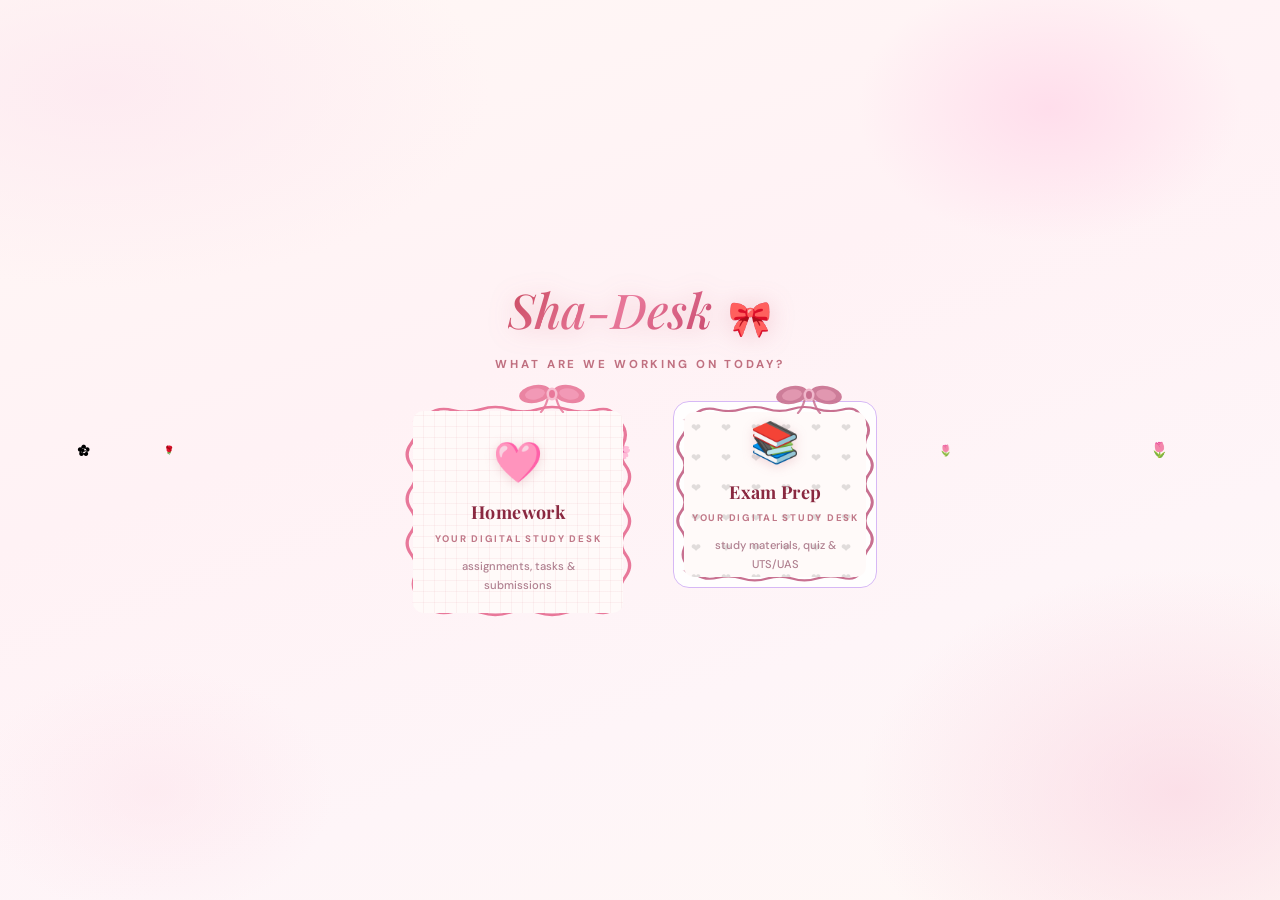
==== commit 3a64481d: "Update Supabase configuration in index.html Replaced script tag for config.js with inline script for" ====
--- a/index.html
+++ b/index.html
@@ -244,7 +244,7 @@
   </div>
 </div>
 
-<script src="config.js"></script>
+<script>   const SB_URL = 'https://oqqhbmjyxquzegxhjxcu.supabase.co';   const SB_KEY = 'eyJhbGciOiJIUzI1NiIsInR5cCI6IkpXVCJ9.eyJpc3MiOiJzdXBhYmFzZSIsInJlZiI6Im9xcWhibWp5eHF1emVneGhqeGN1Iiwicm9sZSI6ImFub24iLCJpYXQiOjE3NzE2ODI0MjYsImV4cCI6MjA4NzI1ODQyNn0.Ylpp73FZxL7WQiImhGpglUIt9lmILjD8W9sN-dqsTyI'; </script>
 <script src="app.js"></script>
 </body>
 </html>
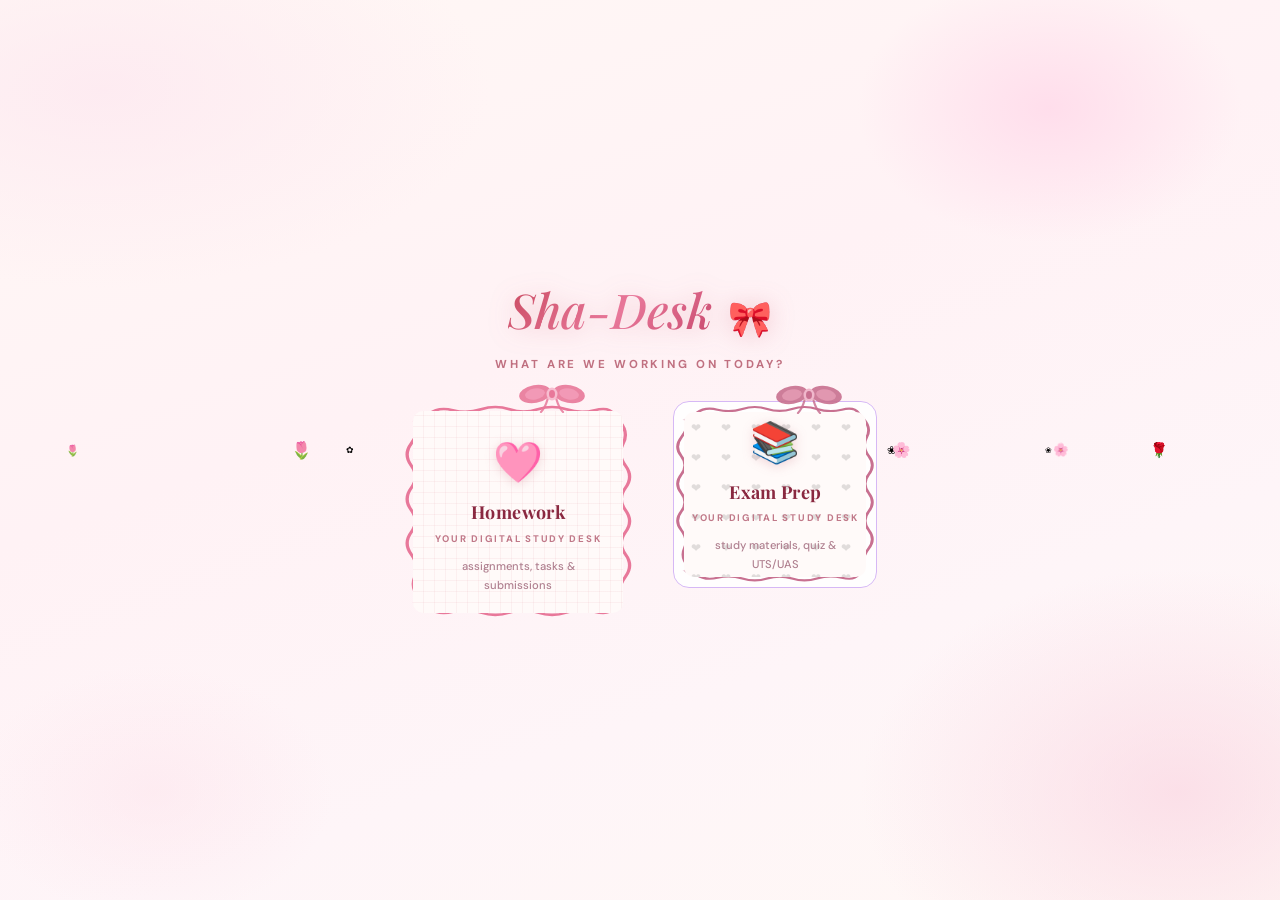
==== commit 14025300: "Update Supabase URL and key in index.html" ====
--- a/index.html
+++ b/index.html
@@ -244,7 +244,7 @@
   </div>
 </div>
 
-<script>   const SB_URL = 'https://oqqhbmjyxquzegxhjxcu.supabase.co';   const SB_KEY = 'eyJhbGciOiJIUzI1NiIsInR5cCI6IkpXVCJ9.eyJpc3MiOiJzdXBhYmFzZSIsInJlZiI6Im9xcWhibWp5eHF1emVneGhqeGN1Iiwicm9sZSI6ImFub24iLCJpYXQiOjE3NzE2ODI0MjYsImV4cCI6MjA4NzI1ODQyNn0.Ylpp73FZxL7WQiImhGpglUIt9lmILjD8W9sN-dqsTyI'; </script>
+<script>   const SB_URL = 'https://qtroimlmyzvlpwdextsh.supabase.co';   const SB_KEY = 'sb_publishable_ujU3tRraKHC9JAGTbzVhPg_6aX4FhdK'; </script>
 <script src="app.js"></script>
 </body>
 </html>
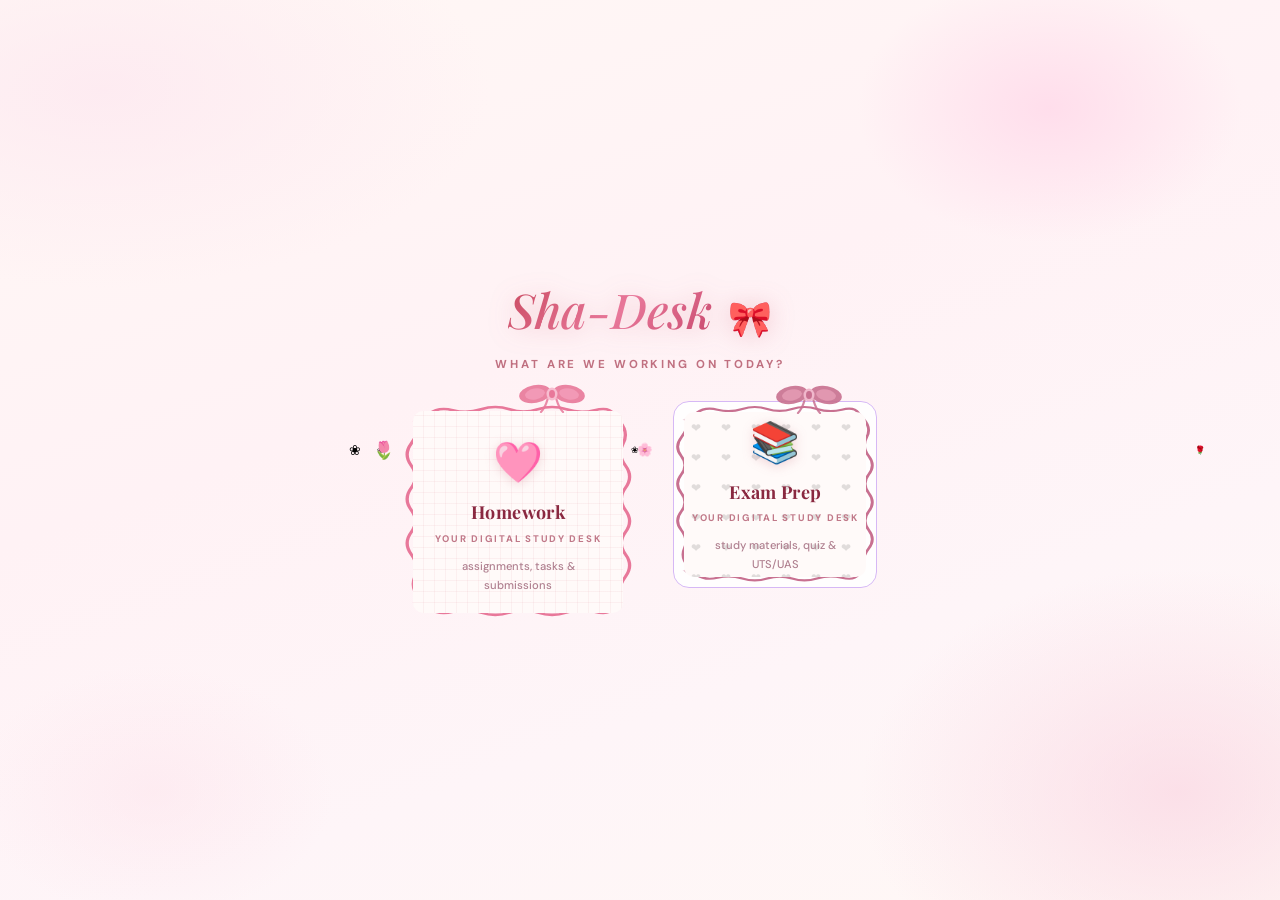
==== commit 4a32501f: "favicon" ====
--- a/index.html
+++ b/index.html
@@ -4,6 +4,7 @@
 <meta charset="UTF-8">
 <meta name="viewport" content="width=device-width, initial-scale=1.0">
 <title>Sha-Desk 🎀</title>
+<link rel="icon" href="data:image/svg+xml,<svg xmlns=%22http://www.w3.org/2000/svg%22 viewBox=%220 0 100 100%22><text y=%22.9em%22 font-size=%2290%22>🎀</text></svg>">  
 <link href="https://fonts.googleapis.com/css2?family=Playfair+Display:ital,wght@0,400;0,700;1,400&family=DM+Sans:wght@400;500;600;700&display=swap" rel="stylesheet">
 <link rel="stylesheet" href="styles.css">
 </head>
